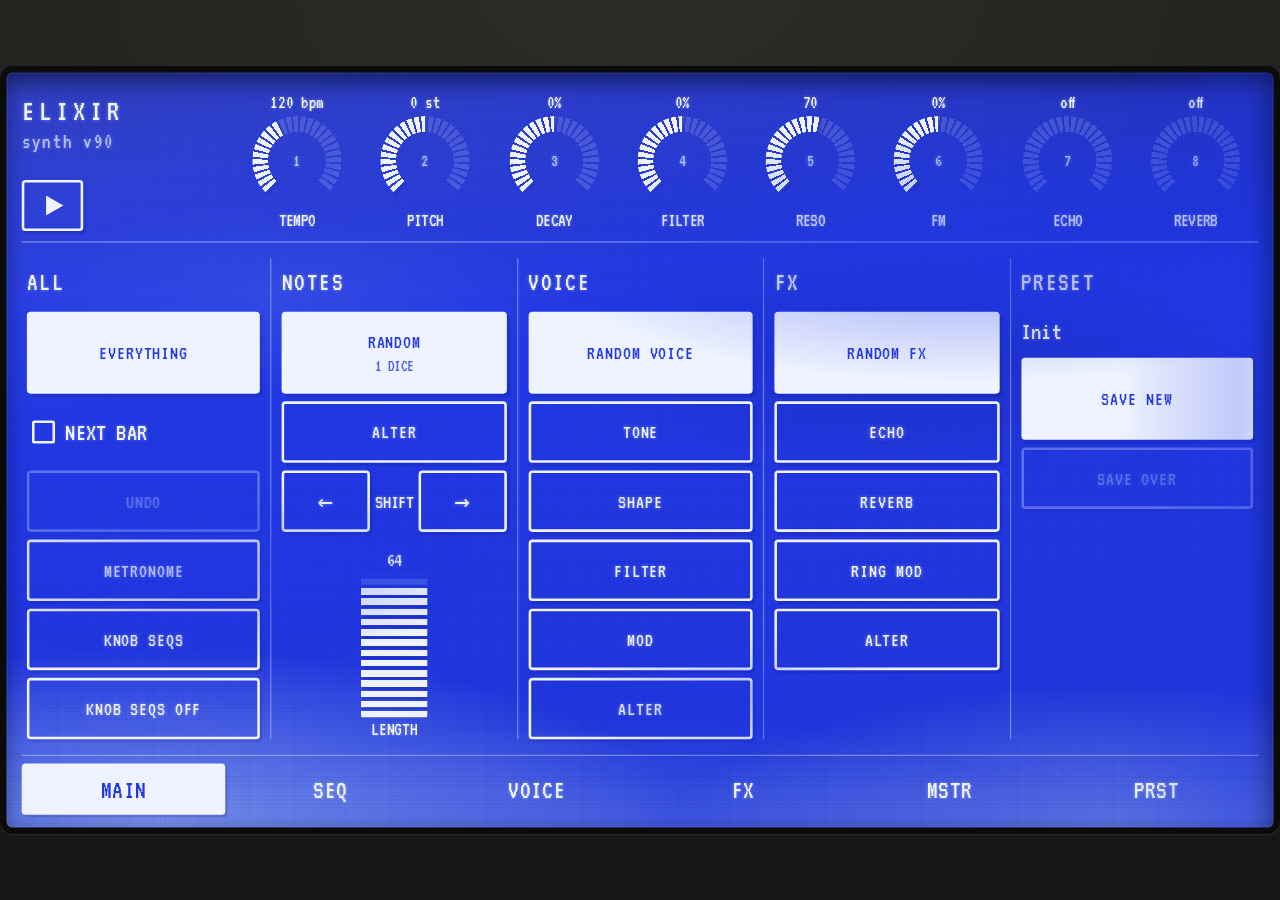
==== index.html @ c0d74687 "Performance: far less garbage on the audio thread (occasional crackles on a phone) Each garbage coll" ====
<!doctype html>
<html lang="en">
<meta charset="utf-8">
<title>Elixir Synth</title>
<meta name="viewport" content="width=device-width, initial-scale=1, maximum-scale=1, user-scalable=no, viewport-fit=cover">
<meta name="apple-mobile-web-app-capable" content="yes">
<meta name="mobile-web-app-capable" content="yes">
<meta name="theme-color" content="#0b0c0a">
<link rel="manifest" href="manifest.webmanifest">
<link rel="icon" href="icons/icon-192.png" sizes="192x192" type="image/png">
<link rel="apple-touch-icon" href="icons/icon-192.png">
<meta name="description" content="Elixir Synth: a landscape mono synth in the browser, playing the drum 1 voice of a JavaScript port of the Erica Synths LXR-02 engine.">
<link rel="preconnect" href="https://fonts.googleapis.com">
<link rel="stylesheet" href="https://fonts.googleapis.com/css2?family=VT323&display=swap">
<style>

/* ==== Elixir Synth: the screen ====
   One pane of blue backlit LCD in a black bezel on a dark case, like a character module: the pixels lit near-white on
   the blue, a faint ghost of the unlit ones, a soft glow round the lit ones, and a pixel font throughout. Buttons are outlined
   boxes that invert when pressed or chosen; faders and meters are segmented bar graphs. Sections inside the screen
   are parted by thin ink lines; the sheets that open over it (a knob's sequencer, randomise, prefs) are panes of
   their own. Nothing scrolls but the presets list and the pop-ups' lists.
   The screen is landscape, 5:3, laid out once at 1000 x 600 and scaled to fit the window (--k, set by mFit in ui.js),
   with the dark case showing round it; so it reads the same at any size, as a plugin window that resizes does. */

/* ---- the page and the screen ---- */
* { box-sizing: border-box; }
html, body { margin: 0; overscroll-behavior: none; }
[hidden] { display: none !important; }
body { position: relative; height: 100dvh; overflow: hidden; -webkit-tap-highlight-color: transparent; background: radial-gradient(120% 80% at 50% 0%, #2a2d28, #161815) fixed; }
.m {
  /* the colours, set from one LCD look (the blue one here; ui.js's LCD_LOOKS swaps them): the panel and its pixels,
     as colours and as r g b for the see-through ones; light is the backlight's bloom, shade its dark corners */
  --panel: #2238e6; --ink: #eef3ff; --panel-rgb: 34 56 230; --ink-rgb: 225 235 255; --light-rgb: 185 215 255; --shade-rgb: 6 12 90; --glow: 1;
  --muted: rgb(var(--ink-rgb) / .7); --tint: rgb(var(--ink-rgb) / .08); --tint-2: rgb(var(--ink-rgb) / .15); --ghost: rgb(var(--ink-rgb) / .17); --led: var(--ink);
  --display: "VT323", ui-monospace, monospace; --body: "VT323", ui-monospace, monospace; --mono: "VT323", ui-monospace, monospace;
  --fs-xs: 1.12rem; --fs-s: 1.25rem; --fs-m: 1.3rem; --fs-l: 1.6rem;
  --rule: 1px solid rgb(var(--ink-rgb) / .38);
  position: absolute; left: 50%; top: 50%; width: 1000px; height: 600px; transform: translate(-50%, -50%) scale(var(--k, 1));
  display: grid; grid-template-columns: 150px minmax(0, 1fr); grid-template-rows: 124px minmax(0, 1fr) auto;
  grid-template-areas: "top dials" "pages pages" "tabs tabs"; column-gap: 16px; padding: 8px 12px 10px;
  font-family: var(--body); color: var(--ink);
  touch-action: manipulation; -webkit-user-select: none; user-select: none;
  -webkit-touch-callout: none; /* a long hold mustn't bring up the phone's own menus */
  border: 5px solid #0b0c0a; border-radius: 10px;
  /* uneven backlighting: lit from LEDs along the lower edge, as a cheap LCD is, so it glows brighter near
     the bottom corners, fades toward the top, and has a dim patch where the light doesn't quite reach; the glass
     texture sits over it (all behind the pixels, so the type stays as bright) */
  background-color: var(--panel);
  background-image: linear-gradient(170deg, rgba(255, 255, 255, .1), rgba(255, 255, 255, 0) 38%, rgba(0, 0, 0, .05)),
    repeating-linear-gradient(0deg, rgba(0, 0, 0, .03) 0 1px, transparent 1px 3px), repeating-linear-gradient(90deg, rgba(0, 0, 0, .03) 0 1px, transparent 1px 3px),
    radial-gradient(60% 34% at 12% 100%, rgb(var(--light-rgb) / .6), rgb(var(--light-rgb) / 0) 70%),
    radial-gradient(52% 30% at 88% 102%, rgb(var(--light-rgb) / .45), rgb(var(--light-rgb) / 0) 70%),
    radial-gradient(45% 25% at 50% 104%, rgb(var(--light-rgb) / .26), rgb(var(--light-rgb) / 0) 75%),
    radial-gradient(38% 22% at 72% 38%, rgb(var(--shade-rgb) / .16), rgb(var(--shade-rgb) / 0) 70%),
    radial-gradient(30% 18% at 22% 30%, rgb(var(--light-rgb) / .08), rgb(var(--light-rgb) / 0) 70%),
    linear-gradient(180deg, rgb(var(--shade-rgb) / .22) 0%, rgb(var(--shade-rgb) / 0) 30%),
    radial-gradient(130% 100% at 50% 60%, rgba(0, 0, 0, 0) 55%, rgb(var(--shade-rgb) / .3) 100%);
  /* depth: it sits deep in its bezel, the inner shadow heaviest at the top right */
  box-shadow: inset 0 6px 16px rgba(0, 0, 0, .36), inset -8px 8px 18px rgba(0, 0, 0, .2), inset 0 0 0 1px rgba(255, 255, 255, .1), 0 1px 0 rgba(255, 255, 255, .07);
}
/* faded patches: an old LCD loses contrast in places, so a few soft patches show their pixels dimmer (a glass-coloured
   veil, clearest at the top right, a smaller one low on the left, a faint band down the right edge; it never takes a
   touch, and the sheets open above it) */
.m::after { content: ""; position: absolute; inset: 0; border-radius: inherit; pointer-events: none; z-index: 5;
  background: radial-gradient(34% 17% at 76% 24%, rgb(var(--panel-rgb) / .42), rgb(var(--panel-rgb) / 0) 100%),
    radial-gradient(22% 12% at 16% 66%, rgb(var(--panel-rgb) / .38), rgb(var(--panel-rgb) / 0) 100%),
    radial-gradient(14% 9% at 58% 83%, rgb(var(--panel-rgb) / .3), rgb(var(--panel-rgb) / 0) 100%),
    linear-gradient(90deg, rgb(var(--panel-rgb) / 0) 88%, rgb(var(--panel-rgb) / .22) 97%, rgb(var(--panel-rgb) / .1)); }
/* the lit pixels' glow, a little stronger toward the top right, where the light gathers
   (--d, set per control by mDepth in ui.js: 1 at the bottom left, about 1.7 at the top right) */
.m, .m button, .m-title, .m .m-flab, .m .m-vf output { --d: 1; text-shadow: 0 0 calc(2.5px * var(--d)) rgb(var(--ink-rgb) / calc(var(--glow, 1) * (.38 + .1 * var(--d)))); }
.m .m-vtrack i, .m .m-seq-steps i::after, .m .m-seq-steps i::before, .m .m-gr i b { filter: drop-shadow(calc(2px * var(--d, 1)) calc(2.2px * var(--d, 1)) 0 rgb(var(--shade-rgb) / .17)); }
.m .m-btn, .m .m-toggle, .m .m-pload, .m .m-tabs button { box-shadow: calc(2px * var(--d, 1)) calc(2.2px * var(--d, 1)) 0 rgb(var(--shade-rgb) / .14); }
.m .m-tabs button:not([aria-selected="true"]) { box-shadow: none; }

/* cards: the sheets are glass of their own; the sections inside the screen are bare */
.m-card { padding: 16px; border: 4px solid #0b0c0a; border-radius: 8px; background-color: var(--panel);
  background-image: linear-gradient(170deg, rgba(255, 255, 255, .16), rgba(255, 255, 255, 0) 40%, rgba(0, 0, 0, .06)),
    repeating-linear-gradient(0deg, rgba(0, 0, 0, .03) 0 1px, transparent 1px 3px), repeating-linear-gradient(90deg, rgba(0, 0, 0, .03) 0 1px, transparent 1px 3px);
  box-shadow: inset 0 3px 10px rgba(0, 0, 0, .28), inset 0 0 0 1px rgba(255, 255, 255, .1), 0 1px 0 rgba(255, 255, 255, .07); }
.m > .m-card, .m-pages .m-card, .m-side .m-card { background: none; border: 0; border-radius: 0; box-shadow: none; }

/* ---- controls ---- */
.m button { font: inherit; color: var(--ink); border: 0; cursor: pointer; touch-action: manipulation; }
/* buttons: an outlined box, inverted when pressed or chosen */
.m-btn { min-height: 56px; font-size: var(--fs-m) !important; }
.m-big { font-size: 1.1rem !important; }
.m-toggle { min-width: 64px; min-height: 36px; font-size: var(--fs-s) !important; }
.m .m-btn, .m .m-toggle, .m .m-pload, .m-tabs button {
  background: transparent !important; border: 2px solid var(--ink); border-radius: 3px; font-weight: 400; text-transform: uppercase; letter-spacing: .06em; }
.m .m-btn:active, .m .m-big, .m-tabs button[aria-selected="true"], .m .m-toggle[aria-pressed="true"], .m .m-plist li.cur .m-pload {
  background: var(--ink) !important; color: var(--panel) !important; text-shadow: none; }
.m .m-big:active { transform: none; background: transparent !important; color: var(--ink) !important; }
.m .m-btn:disabled { opacity: .3; }

/* a checkbox drawn as an LCD box: a ticked one is filled */
.m-chk { position: relative; display: flex; align-items: center; gap: 10px; min-height: 40px; text-transform: uppercase; font-size: var(--fs-xs); cursor: pointer; }
.m-chk input { position: absolute; left: 0; top: 0; opacity: 0; width: 1px; height: 1px; margin: 0; }
.m-chk i { flex: none; width: 24px; height: 24px; border: 2px solid var(--ink); border-radius: 2px; box-shadow: inset 0 0 0 3px var(--panel); }
.m-chk input:checked + i { background: var(--ink); }
.m-chk input:focus-visible + i { outline: 2px dashed var(--ink); outline-offset: 2px; }

/* a heading with its controls */
.m-chead { display: flex; align-items: center; justify-content: space-between; }
.m-chead b { font-size: var(--fs-m); }
.m .m-chead b { font-weight: 400; text-transform: uppercase; letter-spacing: .08em; }

/* a meter (the compressor's gain reduction), segmented */
.m-gr { display: grid; grid-template-columns: auto 1fr auto; gap: 10px; align-items: center; font-size: var(--fs-s); }
.m .m-gr i { height: 14px; border-radius: 0; overflow: hidden; display: flex; justify-content: flex-end;
  background: repeating-linear-gradient(to left, var(--ghost) 0 5px, transparent 5px 8px); }
.m .m-gr i b { height: 100%; width: 100%; border-radius: 0; background: repeating-linear-gradient(to left, var(--ink) 0 5px, transparent 5px 8px); background-position: right;
  /* the reading shows by clipping a full bar from the left (--gr, 0 to 1): no layout each step */
  clip-path: inset(0 0 0 calc((1 - var(--gr, 0)) * 100%)); }
.m-gr output { font-family: var(--mono); font-size: var(--fs-xs); color: var(--muted); min-width: 4.5em; text-align: right; font-variant-numeric: tabular-nums; }

/* faders: a column of segments, the unlit ones a faint ghost, the value the top lit segment; readout above, label under */
.m-faders { display: grid; gap: 14px; }
.m-vf { display: grid; grid-template-rows: 2.6em auto auto; justify-items: center; gap: 6px; min-width: 0; }
.m-vf output { font-family: var(--mono); text-align: center; white-space: pre-line; align-self: end; overflow: hidden; max-width: 100%; font-variant-numeric: tabular-nums; }
.m .m-vf output { font-size: var(--fs-xs); line-height: 1; color: var(--ink); }
.m .m-flab { font-size: var(--fs-xs); font-weight: 400; text-transform: uppercase; letter-spacing: .03em; }
.m .m-vtrack { --f: 0; position: relative; width: 56px; height: 150px; border-radius: 2px; touch-action: none; cursor: ns-resize; overflow: hidden;
  background: repeating-linear-gradient(to top, var(--ghost) 0 5px, transparent 5px 8px); background-position: bottom; }
.m .m-vtrack i { position: absolute; left: 0; right: 0; bottom: 0; height: round(down, calc(var(--f) * 100%), 8px);
  background: repeating-linear-gradient(to top, var(--ink) 0 5px, transparent 5px 8px); background-position: bottom; }
.m .m-vtrack b { position: absolute; display: none; }
.m .m-vf.held .m-vtrack { outline: 2px solid var(--ink); outline-offset: 3px; }
/* a fader with a sequencer moving it: its label inverted, its own setting a bar across the track */
.m .m-vf.seq .m-flab { background: var(--ink); color: var(--panel); padding: 0 4px; text-shadow: none; }
.m .m-vtrack.mod { overflow: visible; }
.m .m-vtrack.mod b { display: block; left: -3px; right: -3px; height: 4px; border-radius: 0; bottom: calc(var(--b) * (100% - 4px)); background: var(--ink); box-shadow: 0 0 0 2px var(--panel); }

/* the perf dials' base (they're .m-vf too): a two-line readout over, the label under */
#m-perf .m-vf { display: flex; flex-direction: column; align-items: center; min-height: 0; gap: 3px; }
#m-perf .m-vf output { font-size: min(var(--fs-xs), 16px); line-height: 1; color: var(--ink); height: 2.5em; display: flex; align-items: flex-end; justify-content: center; flex: none; align-self: stretch; }
.m #m-perf .m-flab { font-size: min(var(--fs-xs), 16px); letter-spacing: -.02em; white-space: nowrap; line-height: 1.2; }
#m-perf .m-vtrack { width: min(56px, 100%); flex: 1; height: auto; min-height: 48px; }

/* the dials (perf): a ring of segments over three quarters of a turn, lit up to the value, the CC number in the middle;
   as big as the cell lets them be, the readout over and the label under */
.m .m-dial { container-type: size; display: flex; flex-direction: column; align-items: center; justify-content: center; gap: 2px; min-height: 0; }
.m #m-perf .m-dial output { height: auto; font-size: min(var(--fs-xs), 15.2px); white-space: nowrap; align-items: center; }
.m #m-perf .m-dial .m-flab { font-size: min(var(--fs-xs), 15.2px); max-width: 100%; overflow: hidden; text-overflow: ellipsis; }
.m #m-perf .m-dial .m-vtrack { --s: min(100cqw - 6px, 100cqh - 44px, 96px); flex: none; width: var(--s); height: var(--s); min-height: 0; border-radius: 50%;
  overflow: visible; cursor: ns-resize; background: none; }
.m .m-dial .m-vtrack::before, .m .m-dial .m-vtrack i { content: ''; position: absolute; inset: 0; height: auto; border-radius: 50%;
  -webkit-mask: radial-gradient(closest-side, transparent 64%, #000 65%, #000 99%, transparent 100%), repeating-conic-gradient(from 225deg, #000 0 7deg, transparent 7deg 10deg);
  -webkit-mask-composite: source-in; mask: radial-gradient(closest-side, transparent 64%, #000 65%, #000 99%, transparent 100%) intersect, repeating-conic-gradient(from 225deg, #000 0 7deg, transparent 7deg 10deg); }
.m .m-dial .m-vtrack::before { background: conic-gradient(from 225deg, var(--ghost) 0 270deg, transparent 270deg); }
.m .m-dial .m-vtrack i { background: conic-gradient(from 225deg, var(--ink) 0 calc(var(--f) * 270deg), transparent calc(var(--f) * 270deg)); transition: none; }
.m .m-dial .m-vtrack em { position: absolute; inset: 0; display: grid; place-items: center; font-style: normal; font-family: var(--mono);
  font-size: min(var(--fs-xs), 14px); color: var(--muted); }
/* a dial's own setting under its sequencer: a needle at that angle */
.m .m-dial .m-vtrack.mod b { display: block; left: calc(50% - 2px); right: auto; top: 0; bottom: auto; width: 4px; height: 50%; box-shadow: none;
  -webkit-mask: linear-gradient(#000 0 30%, transparent 30%); mask: linear-gradient(#000 0 30%, transparent 30%);
  transform-origin: 50% 100%; transform: rotate(calc(-135deg + var(--b) * 270deg)); }
.m .m-dial.held .m-vtrack { outline: 2px solid var(--ink); outline-offset: 3px; }

/* the small faders (seq, voice, fx, master): a one-line readout, a narrow label */
.m-row .m-vf, .m-vset .m-vf, .m-seqf .m-vf { display: flex; flex-direction: column; align-items: center; min-height: 0; gap: 2px; }
.m .m-row .m-vf output, .m .m-vset .m-vf output, .m .m-seqf .m-vf output {
  font-size: min(var(--fs-xs), 16.1px); line-height: 1; height: 1.1em; flex: none; align-self: stretch; text-align: center; white-space: nowrap; max-width: 100%; overflow: hidden; text-overflow: ellipsis; }
.m .m-row .m-flab, .m .m-vset .m-flab, .m .m-seqf .m-flab { font-size: min(1.05rem, 15.2px); letter-spacing: 0; white-space: nowrap; max-width: 100%; overflow: hidden; text-overflow: ellipsis; }
.m .m-row .m-vtrack, .m .m-vset .m-vtrack, .m .m-seqf .m-vtrack { width: min(52px, 100%); flex: 1; height: auto; min-height: 12px; }

/* ---- the frame: title, pages, randomise and the page buttons ---- */
.m-top { grid-area: top; display: flex; flex-direction: column; justify-content: space-between; gap: 8px; padding: 10px 0 8px; }
.m .m-title { align-self: flex-start; padding: 0; background: none; text-align: left; cursor: pointer; font-family: var(--display); font-size: 1.5rem; font-weight: 400; letter-spacing: .14em; text-transform: uppercase; color: var(--ink); }
.m-ver { display: block; margin-top: 4px; font-size: .7em; letter-spacing: .06em; text-transform: none; opacity: .7; }

/* under the title: the play button (a triangle, a square while playing), and while recording (R) REC and the time */
.m-tport { display: flex; align-items: center; gap: 8px; min-width: 0; }
.m .m-play { display: grid; place-items: center; flex: none; width: 48px; min-height: 40px; height: 40px; padding: 0; }
.m-play i { display: block; width: 14px; height: 16px; margin-left: 3px; background: currentColor; clip-path: polygon(0 0, 100% 50%, 0 100%); }
.m-play[aria-pressed="true"] i { width: 14px; height: 14px; margin-left: 0; clip-path: none; }
.m-recind { align-self: center; display: flex; align-items: center; height: 40px; padding: 0 6px; white-space: nowrap; border: 2px solid var(--ink); border-radius: 3px; background: var(--ink); color: var(--panel);
  font-family: var(--mono); font-size: var(--fs-s); text-transform: uppercase; letter-spacing: .04em; font-variant-numeric: tabular-nums; }
.m-recind.on { animation: m-blink 1s steps(1) infinite; }
@keyframes m-blink { 50% { opacity: .55; } }
@media (prefers-reduced-motion: reduce) { .m-recind.on { animation: none; } }
/* the pages sit side by side under the dials, one in view; swipe across them or tap a page button. Each page is one
   screen, no scrolling. One rule the full width over them (under the dials) and one under them (over the page buttons) */
.m-pages { grid-area: pages; display: grid; grid-auto-flow: column; grid-auto-columns: 100%; column-gap: 16px; min-height: 0; padding: 6px 0; overflow: hidden;
  border-top: var(--rule); border-bottom: var(--rule);
  overscroll-behavior-x: contain; scrollbar-width: none; touch-action: none; }
.m-pages::-webkit-scrollbar { display: none; }
.m-panel { display: grid; grid-template-rows: 1fr; gap: 12px; align-content: stretch; min-height: 0; overflow: hidden; }

/* the page buttons, one line of six along the bottom, under the pages */
.m > .m-tabs { grid-area: tabs; display: grid; grid-template-columns: repeat(6, minmax(0, 1fr)); gap: 2px; padding: 6px 0 0; }
.m-tabs button { border-color: transparent; min-width: 0; }
.m-tabs button[aria-selected="true"] { border-color: var(--ink); }
.m .m-tabs button { min-height: 40px; padding: 0; font-size: 1.3rem !important; letter-spacing: .04em; }

/* ---- perf, always on show: eight dials in a line along the top right ---- */
.m-side { grid-area: dials; display: grid; grid-template-columns: minmax(0, 1fr); min-height: 0; overflow: hidden; }
.m-play-card { display: grid; min-height: 0; padding: 6px 0 4px; }
#m-perf { grid-template-columns: repeat(8, minmax(0, 1fr)); grid-template-rows: minmax(0, 1fr); gap: 2px; min-height: 0; }
/* the prefs sheet (a tap on the title opens it) */
.m-rnd .m-rand-card { width: 100%; display: grid; grid-template-rows: auto minmax(0, 1fr); gap: 12px; pointer-events: auto;
  box-shadow: 0 -8px 30px rgba(0, 0, 0, .5), inset 0 3px 10px rgba(0, 0, 0, .28); }
.m-rnd .m-chead { gap: 16px; text-transform: uppercase; }
/* prefs: under the dials */
.m-seq.m-prefs { top: 136px; bottom: auto; height: auto; }
.m-prefs .m-rand-card { grid-template-rows: auto auto; }
.m-prefs .m-chead .m-btn { min-height: 40px; min-width: 120px; font-size: var(--fs-s) !important; }
.m-prefs-body { display: grid; gap: 16px; align-content: start; }
.m-aload { font-family: var(--mono); font-size: var(--fs-xs); text-transform: none; }
.m-prefs .m-foot { text-align: left; }
.m-nextbar { gap: 8px; font-size: var(--fs-s); white-space: nowrap; justify-content: flex-start; min-height: 30px; min-width: 0; }
.m-nextbar i { width: 18px; height: 18px; }
/* next bar: a button waiting for the bar flashes */
.m .m-btn.pending { animation: m-flash .5s steps(1) infinite; }
@media (prefers-reduced-motion: reduce) { .m .m-btn.pending { animation: none; outline: 2px dashed var(--ink); outline-offset: 2px; } }

/* ---- main: every page's randomisers in one place, a column each (as the pages' own columns: the big random button,
   then a row each), with everything, next bar and undo first and save last ---- */
.m-main-card { display: grid; grid-template-columns: repeat(5, minmax(0, 1fr)); min-height: 0; padding: 6px 2px; }
.m-mcol { display: grid; grid-template-rows: 36px 64px; grid-auto-rows: 48px; gap: 6px; align-content: start; min-height: 0; min-width: 0; padding: 0 8px; }
.m-mcol + .m-mcol { border-left: var(--rule); }
.m-mcol:first-child { padding-left: 2px; }
.m-mcol:last-child { padding-right: 2px; }
.m .m-mcol .m-btn { min-height: 0; min-width: 0; font-size: min(var(--fs-xs), 15.6px) !important; padding: 0 4px; overflow: hidden; white-space: nowrap; text-overflow: ellipsis; }
.m .m-mcol .m-mnotes { flex-direction: column; }
.m-mcol .m-nextbar { min-height: 0; padding-left: 4px; }
.m .m-mcol .m-toggle { min-height: 0; min-width: 0; font-size: min(var(--fs-xs), 15.6px) !important; padding: 0 4px; }
.m-mcol .m-nshift { align-items: stretch; text-align: center; }
.m-mcol .m-nshift > span { align-self: center; }
.m .m-mcol .m-nshift .m-btn { font-size: var(--fs-s) !important; }
.m-mcol .m-fxhead b { padding-left: 0; }
.m-mnotescol { grid-template-rows: 36px 64px 48px 48px minmax(0, 1fr); align-content: stretch; }
.m-row.m-mlen { grid-template-columns: minmax(0, 1fr); padding-top: 8px; }
.m-mpreset { grid-template-rows: 36px 30px 64px; }
.m-mcur { align-self: center; overflow: hidden; text-overflow: ellipsis; white-space: nowrap; font-size: var(--fs-s); }
.m-mpreset .m-note { line-height: 1.2; }

/* ---- seq: the page buttons and tools, the sixteen steps in one line, the gate (or morph) lane, then the faders ---- */
.m-seqpage { display: grid; grid-template-rows: auto minmax(0, 1.6fr) minmax(0, 0.9fr) 134px; grid-template-columns: minmax(0, 1fr) 118px; gap: 8px 10px; min-height: 0; padding: 6px 2px; }
.m-seqpage > * { grid-column: 1; }
/* random, alter and undo: a column down the right, as on the voice and fx pages */
.m-seqpage > .m-seqbtns { grid-column: 2; grid-row: 1 / -1; }
/* the pages: four tabs (the one playing underlined), copy, morph, shift and octave */
.m-npages { display: grid; grid-template-columns: repeat(4, minmax(0, 0.9fr)) minmax(0, 2fr) minmax(0, 1.4fr) minmax(0, 2.4fr) minmax(0, 2.4fr); gap: 4px; }
.m-nshift { display: grid; grid-template-columns: minmax(0, 1fr) auto minmax(0, 1fr); gap: 4px; align-items: center; }
.m-nshift span { text-transform: uppercase; font-size: min(var(--fs-xs), 16px); }
.m .m-npages .m-btn[aria-pressed="true"] { background: var(--ink) !important; color: var(--panel) !important; text-shadow: none; }
.m-steps[hidden] { display: none; }
.m-noct { display: grid; grid-template-columns: minmax(0, 1fr) 36px minmax(0, 1fr); gap: 4px; align-items: center; }
.m-noct output { text-align: center; font-size: min(var(--fs-xs), 16px); }
.m .m-npages .m-btn:disabled { opacity: .35; }
.m .m-npages .m-btn { min-height: 40px; padding: 0 2px; font-size: min(var(--fs-xs), 16px) !important; letter-spacing: .02em; white-space: nowrap; overflow: hidden; }
.m .m-npages .m-btn[aria-selected="true"] { background: var(--ink) !important; color: var(--panel) !important; text-shadow: none; }
.m .m-npages .m-btn.now { box-shadow: inset 0 -5px 0 var(--ink); }
.m .m-npages .m-btn.now[aria-selected="true"] { box-shadow: inset 0 -5px 0 var(--panel); }
.m-steps { display: grid; grid-template-columns: repeat(16, minmax(0, 1fr)); grid-template-rows: minmax(0, 1fr); gap: 4px; min-height: 0; touch-action: none; }
/* a step: its note on top, a bar for its note (or gate) filling from the bottom, A and S lit when accented or sliding */
.m-step { --f: 0; position: relative; display: grid; grid-template-rows: auto minmax(0, 1fr) auto; gap: 2px; min-height: 0; padding: 3px 2px; border: 2px solid var(--ink); border-radius: 2px; }
.m-step:nth-child(4n+1) { box-shadow: inset 3px 0 0 var(--tint-2); }
.m-sn { font-size: min(var(--fs-xs), 15.6px); line-height: 1; text-align: center; white-space: nowrap; overflow: hidden; }
.m-sbar { display: block; min-height: 0; background: repeating-linear-gradient(to top, var(--ghost) 0 4px, transparent 4px 6px); position: relative; }
.m-sbar::after { content: ""; position: absolute; left: 0; right: 0; bottom: 0; height: round(down, calc(var(--f) * 100%), 6px);
  background: repeating-linear-gradient(to top, var(--ink) 0 4px, transparent 4px 6px); background-position: bottom; transition: height .09s cubic-bezier(.2, .7, .3, 1); }
.m-sm { display: flex; justify-content: space-between; font-size: min(1.05rem, 15px); line-height: 1; gap: 3px; }
.m-sm b { flex: 1; font-weight: 400; padding: 7px 0; text-align: center; opacity: .45; border: 1px solid currentColor; cursor: pointer; border-radius: 2px; }
.m-step.acc .m-sm .a, .m-step.slide .m-sm .s { opacity: 1; background: var(--ink); color: var(--panel); text-shadow: none; }
.m-step.rest .m-sn, .m-step.rest .m-sbar { opacity: .3; }
.m-step.now { outline: 3px solid var(--ink); outline-offset: 1px; }
/* the gate lane: a bar for each step's gate, its length under it */
.m-gstep { grid-template-rows: minmax(0, 1fr) auto; }
.m-gstep.rest .m-sbar { opacity: 1; }
/* a step density thins out: still shown, dashed and dimmed */
.m-step.thin { border-style: dashed; }
/* steps (and pages) past the sequence's length */
.m-step.out { opacity: .3; }
.m .m-npages .m-btn.out { opacity: .45; }
.m-step.thin .m-sn, .m-step.thin .m-sbar { opacity: .35; }
.m-sm b:hover { background: var(--tint-2); }
.m-seqlow { display: grid; grid-template-columns: minmax(0, 1fr); gap: 8px; min-height: 0; border-top: var(--rule); padding-top: 6px; }
.m-seqf { grid-template-columns: repeat(8, minmax(0, 1fr)); grid-template-rows: minmax(0, 1fr); gap: 4px; min-height: 0; }
.m-nalgo { display: block; margin-top: 4px; font-size: .85em; letter-spacing: 0; opacity: .8; }
.m .m-seqbtns .m-btn { flex-direction: column; }

/* ---- voice: two tabs (tone + shape, filter + mod), each two sections side by side, two rows of faders in each ---- */
.m-voice-card { display: grid; grid-template-rows: auto minmax(0, 1fr); grid-template-columns: minmax(0, 1fr) 118px; gap: 10px 10px; min-height: 0; padding: 10px 2px; }
.m-vsec, .m-vsets { grid-column: 1; }
/* the voice's and the fx page's randomisers, a column down the right: the whole page, each section, alter, undo */
.m-vbtns { grid-column: 2; grid-row: 1 / 3; display: grid; grid-template-rows: 1.4fr; grid-auto-rows: minmax(0, 1fr); gap: 6px; min-height: 0; }
.m .m-vbtns .m-btn { min-height: 0; font-size: min(var(--fs-xs), 15.6px) !important; padding: 0 4px; }
.m-vsec { display: grid; grid-template-columns: repeat(2, minmax(0, 1fr)); gap: 0; align-items: end; border-bottom: 2px solid var(--ink); }
.m .m-vsec .m-btn { min-height: 44px; margin-bottom: -2px; border-color: transparent; border-bottom: 0; border-radius: 4px 4px 0 0; box-shadow: none; opacity: .8; }
.m .m-vsec .m-btn[aria-selected="true"] { position: relative; z-index: 1; background: var(--panel) !important; color: var(--ink) !important; border-color: var(--ink); opacity: 1; text-shadow: inherit; }
.m-vsets { display: grid; min-height: 0; margin-top: -10px; padding: 6px 4px 6px; border: 2px solid var(--ink); border-top: 0; }
.m-vtab { display: grid; gap: 0; min-height: 0; }
.m-vpart { display: grid; grid-template-rows: auto minmax(0, 1fr); gap: 2px; min-height: 0; min-width: 0; padding: 0 8px; }
.m-vpart + .m-vpart { border-left: var(--rule); }
.m-vset { grid-template-rows: repeat(2, minmax(0, 1fr)); gap: 8px 4px; min-height: 0; }


/* ---- fx: the echo, the reverb and the ring mod side by side (as the voice page's sections), each its name over one
   row of full-height faders; the randomisers down the right ---- */
.m-fx-card { display: grid; grid-template-columns: minmax(0, 1fr) 118px; gap: 10px; min-height: 0; padding: 8px 2px; }
.m-fx-card .m-vbtns { grid-row: 1; }
/* (the seq and fx columns have fewer buttons than the voice's: theirs keep one size, top-aligned) */
.m-fx-card .m-vbtns, .m-seqpage > .m-seqbtns { grid-template-rows: 74px; grid-auto-rows: 52px; align-content: start; }
.m-fxsets { display: grid; grid-template-columns: 5fr 5fr 3fr; min-height: 0; }
.m-fxsets .m-vpart { padding: 0 6px; }
.m-fxsets .m-vpart:first-child { padding-left: 2px; }
.m-fxsets .m-vpart:last-child { padding-right: 2px; }
.m-fxhead { display: flex; align-items: center; justify-content: space-between; gap: 10px; min-height: 36px; }
.m-fxhead b { font-weight: 400; text-transform: uppercase; letter-spacing: .08em; font-size: var(--fs-m); padding-left: 4px; }
.m-fxhead .m-chk { min-height: 36px; gap: 8px; }
.m-fxhead .m-chk i { width: 22px; height: 22px; }
/* small faders in a row, one column each (mstr: six to a row in both rows, so the compressor's line up under the
   distortion's) */
.m-row { grid-template-columns: repeat(6, minmax(0, 1fr)); grid-template-rows: minmax(0, 1fr); gap: 4px; min-height: 0; }
#m-echo, #m-verb { grid-template-columns: repeat(5, minmax(0, 1fr)); }
#m-ring { grid-template-columns: repeat(3, minmax(0, 1fr)); }

/* ---- mstr: the distortion, then the compressor, each a heading and a row ---- */
.m-comp-card { display: grid; grid-template-rows: auto minmax(0, 1fr) auto minmax(0, 1fr); gap: 6px; min-height: 0; padding: 8px 6px 8px 4px; }
.m-comp-card .m-chead { gap: 10px; min-height: 44px; }
.m-comp-card .m-chead:not(:first-child) { border-top: var(--rule); padding-top: 6px; }
.m-comp-card .m-chead b { white-space: nowrap; }
.m-comp-card .m-gr { flex: 1; grid-template-columns: 1fr auto; gap: 8px; }
.m-comp-card .m-toggle { min-width: 56px; min-height: 40px; }
#m-comp.off { opacity: .4; }

/* ---- prst: save at the top, the list between (it scrolls), the file buttons at the foot ---- */
.m-presets-card { display: grid; grid-template-rows: auto auto minmax(0, 1fr) auto; gap: 6px; min-height: 0; padding: 8px 2px; }
/* save new, and save over the loaded preset */
.m-psaves { display: grid; grid-template-columns: 1fr 1.6fr; gap: 8px; }
.m-psaves .m-btn { min-height: 52px; font-size: var(--fs-xs) !important; padding: 0 6px; overflow: hidden; text-overflow: ellipsis; white-space: nowrap; }
/* a passing note under them, taking no room while empty */
.m-note { margin: 0; min-height: 1.2em; font-size: var(--fs-s); color: var(--muted); }
.m-lcd { display: grid; grid-template-columns: 5.5em repeat(5, minmax(0, 1fr)); gap: 6px; align-items: center; text-transform: uppercase; font-size: var(--fs-xs); }
.m .m-lcd .m-btn { min-height: 38px; padding: 0 2px; font-size: min(var(--fs-xs), 16px) !important; }
.m .m-lcd .m-btn[aria-pressed="true"] { background: var(--ink) !important; color: var(--panel) !important; text-shadow: none; }
.m-presets-card .m-note:empty { min-height: 0; height: 0; margin-top: -6px; }
.m-plist { list-style: none; margin: 4px 0 0; padding: 4px 0 0; display: grid; gap: 4px; align-content: start; min-height: 0;
  overflow-y: auto; overscroll-behavior: contain; border-top: var(--rule); touch-action: pan-y; }
.m-plist li { display: flex; align-items: center; gap: 6px; }
.m-pgroup { font-size: var(--fs-xs); text-transform: uppercase; letter-spacing: .08em; color: var(--muted); padding: 10px 4px 2px; }
.m-pload { flex: 1; min-width: 0; display: flex; align-items: center; justify-content: space-between; gap: 10px; text-align: left; min-height: 46px; padding: 0 14px; }
.m-pload b { font-weight: 500; white-space: nowrap; overflow: hidden; text-overflow: ellipsis; }
.m-pload small { font-family: var(--mono); font-size: var(--fs-xs); color: var(--muted); flex: none; }
.m-plist li.cur .m-pload small { color: inherit; opacity: .7; }
/* a preset waiting for the next bar: its row flashes on and off */
.m .m-plist li.pending .m-pload { animation: m-flash .5s steps(1) infinite; }
@keyframes m-flash { 50% { opacity: .25; } }
@media (prefers-reduced-motion: reduce) { .m .m-plist li.pending .m-pload { animation: none; outline: 2px dashed var(--ink); outline-offset: 2px; } }
.m-pdel { background: none; color: var(--muted) !important; }
.m .m-pdel { min-height: 46px; min-width: 40px; padding: 0; text-align: center; font-size: 1.2rem !important; text-transform: uppercase; }
.m-pio { display: grid; grid-template-columns: repeat(auto-fit, minmax(0, 1fr)); gap: 10px; }
.m-pio .m-btn { min-height: 52px; font-size: var(--fs-xs) !important; white-space: nowrap; letter-spacing: 0; padding: 0 4px; }
.m-file { display: grid; place-items: center; cursor: pointer; position: relative; overflow: hidden; }
.m-file input { position: absolute; inset: 0; opacity: 0; cursor: pointer; font-size: 0; }
.m-install[hidden] { display: none; }
.m-foot { color: var(--muted); text-align: center; padding: 0; font-size: .95rem; line-height: 1.2; }
.m-foot a { color: inherit; }

/* ---- the knob step sequencer: a sheet over the pages, leaving the dials above it free; sixteen step bars in one
   row (the ones past the length faint), then length, slew, speed and depth as faders, and the buttons ---- */
.m-seq { position: absolute; left: 8px; right: 8px; top: 136px; bottom: 8px; z-index: 10; pointer-events: none; display: flex; align-items: stretch; justify-content: center; }
.m-seq[hidden] { display: none; }
.m-seq-card { width: 100%; height: 100%; display: grid; grid-template-rows: auto minmax(0, 1fr) minmax(0, 1fr); gap: 12px;
  pointer-events: auto; box-shadow: 0 -8px 30px rgba(0, 0, 0, .5), inset 0 3px 10px rgba(0, 0, 0, .28); }
.m-seq .m-chead { gap: 10px; }
.m-seq .m-chead output { flex: 1; text-align: right; color: var(--muted); font-size: var(--fs-s); }
.m-seq-steps { display: grid; grid-template-columns: repeat(16, minmax(0, 1fr)); gap: 5px; height: auto; min-height: 60px; touch-action: none; }
.m-seq-steps i { --up: 0; --dn: 0; position: relative; border-radius: 2px;
  background: linear-gradient(var(--ink), var(--ink)) center / 100% 2px no-repeat, repeating-linear-gradient(to top, var(--ghost) 0 5px, transparent 5px 8px); }
/* a step's offset: lit up from the middle line, or down from it */
.m-seq-steps i::after, .m-seq-steps i::before { content: ""; position: absolute; left: 0; right: 0; background: repeating-linear-gradient(to top, var(--ink) 0 5px, transparent 5px 8px); }
.m-seq-steps i::after { bottom: 50%; height: calc(var(--up) * 50%); background-position: bottom; }
.m-seq-steps i::before { top: 50%; height: calc(var(--dn) * 50%); background: repeating-linear-gradient(to bottom, var(--ink) 0 5px, transparent 5px 8px); }
.m-seq-steps i.off { opacity: .25; }
.m-seq-steps i.now { outline: 2px solid var(--ink); outline-offset: 2px; }
/* under the steps: length, slew, speed and depth as vertical faders (the value over, the name under), then the buttons */
.m-seq-low { display: grid; grid-template-columns: repeat(4, minmax(0, 1fr)) minmax(0, 2.6fr); gap: 12px; min-height: 0; border-top: var(--rule); padding-top: 8px; }
.m-seq-lenrow { display: grid; grid-template-rows: auto minmax(0, 1fr) auto; gap: 2px; justify-items: center; min-height: 0; }
.m-seq-lenrow span { order: 3; font-size: min(1.05rem, 15.2px); text-transform: uppercase; }
.m-seq-lenrow output { order: 1; white-space: nowrap; font-size: min(var(--fs-xs), 16.1px); line-height: 1; }
.m-seq-len { --f: 1; order: 2; position: relative; width: min(52px, 100%); min-height: 0; touch-action: none; cursor: ns-resize; border-radius: 2px; overflow: hidden;
  background: repeating-linear-gradient(to top, var(--ghost) 0 5px, transparent 5px 8px); background-position: bottom; }
.m-seq-len i { position: absolute; left: 0; right: 0; bottom: 0; height: round(down, calc(var(--w, 1) * 100%), 8px);
  background: repeating-linear-gradient(to top, var(--ink) 0 5px, transparent 5px 8px); background-position: bottom; }
.m-seq-btns { display: grid; grid-template-columns: 1fr 1fr; grid-template-rows: 1fr 1fr; gap: 8px; min-height: 0; }
.m .m-seq-btns .m-btn[aria-pressed="true"] { background: var(--ink) !important; color: var(--panel) !important; text-shadow: none; }
.m-seq-steps i b { display: none; position: absolute; right: 3px; top: 3px; z-index: 1; padding: 0 4px; font-size: 12px; line-height: 16px; background: var(--ink); color: var(--panel); border-radius: 2px; }
.m-seq-steps i.slide b { display: block; }
/* the four buttons in one type size, as the randomiser columns' */
.m .m-seq-btns .m-btn { min-height: 0; padding: 0 2px; font-size: min(var(--fs-xs), 15.6px) !important; }

/* ---- LCD fade: liquid crystal is slow, so segments come on quickly and linger a moment going off. The faders' and
   meters' lit segments, the step bars and the inverted buttons and tabs ease rather than jump (off slower than on);
   type changes as it does on a real LCD, at once ---- */
.m .m-vtrack i { transition: height .09s cubic-bezier(.2, .7, .3, 1), width .09s cubic-bezier(.2, .7, .3, 1); }
.m .m-gr i b { transition: clip-path .09s cubic-bezier(.2, .7, .3, 1); }
.m .m-seq-steps i::after, .m .m-seq-steps i::before { transition: height .09s cubic-bezier(.2, .7, .3, 1); }
.m .m-btn, .m .m-toggle, .m .m-pload, .m .m-tabs button { transition: background-color .22s ease-out, color .22s ease-out, opacity .22s ease-out; }
.m .m-btn:active, .m .m-tabs button[aria-selected="true"], .m .m-toggle[aria-pressed="true"] { transition-duration: .06s; }
.m .m-seq-steps i.now { transition: outline-color .2s ease-out, left .07s linear, bottom .07s linear; }
/* a fader moved by MIDI follows the knob straight away */
.m .m-vf.cc .m-vtrack i { transition: none; }
@media (prefers-reduced-motion: reduce) { .m .m-vtrack i, .m .m-gr i b, .m .m-seq-steps i::after, .m .m-seq-steps i::before, .m .m-btn, .m .m-toggle, .m .m-pload, .m .m-tabs button { transition: none; } }
.m-steps.off { opacity: .5; }

/* ---- held upright: the screen is landscape, so a phone held upright (a touch screen taller than it is wide) shows
   a prompt to turn it instead, in the LCD's colours (lcd.js sets them here too). The installed app opens landscape
   already (manifest), and where the browser lets a page lock the screen (Android), go fullscreen does that ---- */
.m-turn { --panel: #2238e6; --ink: #eef3ff; --ink-rgb: 225 235 255;
  display: none; position: fixed; inset: 0; z-index: 50; flex-direction: column; align-items: center; justify-content: center; gap: 28px;
  padding: 24px; background: var(--panel); color: var(--ink); font: 2rem "VT323", ui-monospace, monospace; text-align: center; text-transform: uppercase;
  text-shadow: 0 0 3px rgb(var(--ink-rgb) / .45); -webkit-user-select: none; user-select: none; }
.m-turn p { margin: 0; max-width: 12em; }
.m-turn-phone { width: 60px; height: 100px; border: 4px solid var(--ink); border-radius: 10px; animation: m-turn 2.4s ease-in-out infinite; }
@keyframes m-turn { 0%, 25% { transform: rotate(0); } 55%, 100% { transform: rotate(-90deg); } }
.m-turn-btn { font: inherit; color: var(--panel); background: var(--ink); border: 0; padding: 10px 22px; cursor: pointer; text-transform: inherit; }
@media (orientation: portrait) and (pointer: coarse) {
  .m-turn { display: flex; }
  .m { visibility: hidden; }
}
@media (prefers-reduced-motion: reduce) { .m-turn-phone { animation: none; transform: rotate(-90deg); } }
</style>

<main class="m" id="m">
  <header class="m-top">
    <button class="m-title" id="m-title" type="button" aria-haspopup="dialog" aria-expanded="false" aria-label="elixir synth: preferences">elixir<small class="m-ver">synth v90</small></button>
    <div class="m-tport">
      <button class="m-btn m-play" id="m-play" type="button" aria-pressed="false" aria-label="play (space)" title="play (space)"><i aria-hidden="true"></i></button>
      <output class="m-recind" id="m-rec-t" aria-live="polite" hidden></output>
    </div>
  </header>

  <div class="m-side" id="m-side" aria-label="perform">
    <section class="m-card m-play-card"><div class="m-faders m-dials" id="m-perf"></div></section>
  </div>

  <div class="m-pages" id="m-pages">
  <div class="m-panel" data-m-panel="main">
    <section class="m-card m-main-card">
      <div class="m-mcol" role="group" aria-label="randomise everything">
        <div class="m-fxhead"><b>all</b></div>
        <button class="m-btn m-big" id="m-mall" type="button">everything</button>
        <label class="m-chk m-nextbar"><input id="m-nextbar" type="checkbox"><i aria-hidden="true"></i>next bar</label>
        <button class="m-btn" data-undo type="button" disabled>undo</button>
        <button class="m-toggle" id="m-metro" type="button" aria-pressed="false">metronome</button>
        <button class="m-btn" id="m-fsrand" type="button">knob seqs</button>
        <button class="m-btn" id="m-fsoff" type="button">knob seqs off</button>
      </div>
      <div class="m-mcol m-mnotescol" role="group" aria-label="the notes">
        <div class="m-fxhead"><b>notes</b></div>
        <button class="m-btn m-big m-mnotes" data-nrand type="button">random<small class="m-nalgo" data-nalgo></small></button>
        <button class="m-btn" data-nalter type="button">alter</button>
        <span class="m-nshift" role="group" aria-label="shift"><button class="m-btn" type="button" data-nshift="-1" aria-label="shift the pattern left">←</button><span aria-hidden="true">shift</span><button class="m-btn" type="button" data-nshift="1" aria-label="shift the pattern right">→</button></span>
        <div class="m-faders m-row m-mlen" id="m-mlen"></div>
      </div>
      <div class="m-mcol" role="group" aria-label="randomise the voice">
        <div class="m-fxhead"><b>voice</b></div>
        <button class="m-btn m-big" id="m-mvrand" type="button">random voice</button>
        <button class="m-btn" data-vrand="tone" type="button">tone</button>
        <button class="m-btn" data-vrand="shape" type="button">shape</button>
        <button class="m-btn" data-vrand="filter" type="button">filter</button>
        <button class="m-btn" data-vrand="mod" type="button">mod</button>
        <button class="m-btn" id="m-mvalter" type="button">alter</button>
      </div>
      <div class="m-mcol" role="group" aria-label="randomise the effects">
        <div class="m-fxhead"><b>fx</b></div>
        <button class="m-btn m-big" id="m-fxr3" type="button">random fx</button>
        <button class="m-btn" data-fxrand="echo" type="button">echo</button>
        <button class="m-btn" data-fxrand="reverb" type="button">reverb</button>
        <button class="m-btn" data-fxrand="ring" type="button">ring mod</button>
        <button class="m-btn" id="m-fxa3" type="button">alter</button>
      </div>
      <div class="m-mcol m-mpreset" role="group" aria-label="preset">
        <div class="m-fxhead"><b>preset</b></div>
        <output class="m-mcur" id="m-mcur"></output>
        <button class="m-btn m-big" id="m-msave" type="button">save new</button>
        <button class="m-btn" id="m-mover" type="button">save over</button>
        <p class="m-note" id="m-mnote" aria-live="polite"></p>
      </div>
    </section>
  </div>

  <div class="m-panel" data-m-panel="seq">
    <section class="m-card m-seqpage">
      <div class="m-npages" id="m-npages" role="tablist" aria-label="page">
        <button class="m-btn" type="button" role="tab" data-page="0" aria-selected="true">1</button>
        <button class="m-btn" type="button" role="tab" data-page="1" aria-selected="false">2</button>
        <button class="m-btn" type="button" role="tab" data-page="2" aria-selected="false">3</button>
        <button class="m-btn" type="button" role="tab" data-page="3" aria-selected="false">4</button>
        <button class="m-btn" type="button" id="m-ncopy">copy to 2</button>
        <button class="m-btn" type="button" id="m-nlane" aria-pressed="false" aria-label="show the morph lane under the notes">morph</button>
        <span class="m-nshift" role="group" aria-label="shift"><button class="m-btn" type="button" id="m-nshift-l" data-nshift="-1" aria-label="shift the pattern left">←</button><span aria-hidden="true">shift</span><button class="m-btn" type="button" id="m-nshift-r" data-nshift="1" aria-label="shift the pattern right">→</button></span>
        <span class="m-noct" role="group" aria-label="octave"><button class="m-btn" type="button" id="m-noct-dn" aria-label="octave down">oct −</button><output id="m-noct-out">0</output><button class="m-btn" type="button" id="m-noct-up" aria-label="octave up">oct +</button></span>
      </div>
      <div class="m-steps" id="m-steps" role="grid" aria-label="the sixteen steps of the page"></div>
      <div class="m-steps m-gates" id="m-gates" role="grid" aria-label="the sixteen steps' gate times"></div>
      <div class="m-steps m-gates" id="m-morphs" role="grid" aria-label="the sixteen steps' morph values" hidden></div>
      <div class="m-seqlow">
        <div class="m-faders m-seqf" id="m-seqf"></div>
      </div>
      <div class="m-vbtns m-seqbtns" role="group" aria-label="randomise the notes">
        <button class="m-btn m-big" id="m-nrand" data-nrand type="button">random<small class="m-nalgo" data-nalgo></small></button>
        <button class="m-btn" id="m-nalter" data-nalter type="button">alter</button>
        <button class="m-btn" data-undo type="button" disabled>undo</button>
      </div>
    </section>
  </div>

  <div class="m-panel" data-m-panel="voice">
    <section class="m-card m-voice-card">
      <div class="m-vsec" id="m-vsec" role="tablist" aria-label="section"></div>
      <div class="m-vsets" id="m-vsets"></div>
      <div class="m-vbtns" role="group" aria-label="randomise the voice">
        <button class="m-btn m-big" id="m-vrand" type="button">random voice</button>
        <button class="m-btn" data-vrand="tone" type="button">tone</button>
        <button class="m-btn" data-vrand="shape" type="button">shape</button>
        <button class="m-btn" data-vrand="filter" type="button">filter</button>
        <button class="m-btn" data-vrand="mod" type="button">mod</button>
        <button class="m-btn" id="m-valter" type="button">alter</button>
        <button class="m-btn" data-undo type="button" disabled>undo</button>
      </div>
    </section>
  </div>


  <div class="m-panel" data-m-panel="fx">
    <section class="m-card m-fx-card">
      <div class="m-fxsets">
        <div class="m-vpart"><div class="m-fxhead"><b>echo</b><label class="m-chk"><input id="m-pp" type="checkbox"><i aria-hidden="true"></i>ping pong</label></div><div class="m-faders m-row" id="m-echo"></div></div>
        <div class="m-vpart"><div class="m-fxhead"><b>reverb</b></div><div class="m-faders m-row" id="m-verb"></div></div>
        <div class="m-vpart"><div class="m-fxhead"><b>ring mod</b></div><div class="m-faders m-row" id="m-ring"></div></div>
      </div>
      <div class="m-vbtns" role="group" aria-label="randomise the effects">
        <button class="m-btn m-big" id="m-fxr2" type="button">random fx</button>
        <button class="m-btn" data-fxrand="echo" type="button">echo</button>
        <button class="m-btn" data-fxrand="reverb" type="button">reverb</button>
        <button class="m-btn" data-fxrand="ring" type="button">ring mod</button>
        <button class="m-btn" id="m-fxa2" type="button">alter</button>
        <button class="m-btn" data-undo type="button" disabled>undo</button>
      </div>
    </section>
  </div>

  <div class="m-panel" data-m-panel="comp">
    <section class="m-card m-comp-card">
      <div class="m-chead"><b>distortion</b></div>
      <div class="m-faders m-row" id="m-dist"></div>
      <div class="m-chead"><b>compressor</b><div class="m-gr" aria-label="gain reduction"><i><b id="m-gr"></b></i><output id="m-gr-out">0 dB</output></div><button class="m-toggle" id="m-comp-on" type="button" aria-pressed="true">on</button></div>
      <div class="m-faders m-row" id="m-comp"></div>
    </section>
  </div>

  <div class="m-panel" data-m-panel="presets">
    <section class="m-card m-presets-card">
      <div class="m-psaves"><button class="m-btn m-big" id="m-psave" type="button">save new</button><button class="m-btn" id="m-pover" type="button">save over</button></div>
      <p class="m-note" id="m-pnote" aria-live="polite"></p>
      <ul class="m-plist" id="m-plist"></ul>
      <div class="m-pio">
        <label class="m-btn m-file">import<input id="m-pimport" type="file" accept="application/json,.json" multiple></label>
        <button class="m-btn" id="m-pexport" type="button">export</button>
        <button class="m-btn m-install" id="m-install" type="button" hidden>install app</button>
      </div>
    </section>
  </div>
  </div>

  <nav class="m-tabs" role="tablist" aria-label="pages">
    <button type="button" role="tab" data-m-tab="main" aria-selected="true">main</button>
    <button type="button" role="tab" data-m-tab="seq" aria-selected="false">seq</button>
    <button type="button" role="tab" data-m-tab="voice" aria-selected="false">voice</button>
    <button type="button" role="tab" data-m-tab="fx" aria-selected="false">fx</button>
    <button type="button" role="tab" data-m-tab="comp" aria-selected="false">mstr</button>
    <button type="button" role="tab" data-m-tab="presets" aria-selected="false">prst</button>
  </nav>

  <div class="m-seq m-rnd m-prefs" id="m-prefs" hidden>
    <section class="m-card m-rand-card" role="dialog" aria-label="preferences">
      <div class="m-chead"><b>prefs</b><button class="m-btn" id="m-prefs-close" type="button">done</button></div>
      <div class="m-prefs-body">
        <div class="m-lcd" id="m-lcd" role="group" aria-label="screen colours"><span>screen</span></div>
        <label class="m-chk"><input id="m-pbpm" type="checkbox" checked><i aria-hidden="true"></i>loading a preset uses its tempo</label>
        <label class="m-chk"><input id="m-lowlat" type="checkbox"><i aria-hidden="true"></i>low latency (can break up when the phone is busy)</label>
        <output class="m-aload" id="m-aload">audio: not started</output>
        <footer class="m-foot">Erica Synths LXR-02 drum 1 port, GPL-3.0, unofficial<br><a href="https://github.com/johnnyhawk02/elixir-synth">Source</a> · v90, 1 Nov, 17:07</footer>
      </div>
    </section>
  </div>

  <div class="m-seq" id="m-fs" hidden>
    <section class="m-card m-seq-card" role="dialog" aria-labelledby="m-fs-name">
      <div class="m-chead"><b><span id="m-fs-name"></span> seq</b><output id="m-fs-val"></output><button class="m-toggle" id="m-fs-on" type="button" aria-pressed="true">on</button></div>
      <div class="m-seq-steps" id="m-fs-steps" aria-label="steps"></div>
      <div class="m-seq-low">
      <div class="m-seq-lenrow"><span>length</span><div class="m-seq-len" id="m-fs-len" role="slider" aria-label="length" aria-orientation="vertical"><i></i></div><output id="m-fs-len-out"></output></div>
      <div class="m-seq-lenrow"><span>slew</span><div class="m-seq-len" id="m-fs-slew" role="slider" aria-label="slew" aria-orientation="vertical"><i></i></div><output id="m-fs-slew-out"></output></div>
      <div class="m-seq-lenrow"><span>speed</span><div class="m-seq-len" id="m-fs-speed" role="slider" aria-label="speed" aria-orientation="vertical"><i></i></div><output id="m-fs-speed-out"></output></div>
      <div class="m-seq-lenrow"><span>depth</span><div class="m-seq-len" id="m-fs-depth" role="slider" aria-label="depth" aria-orientation="vertical"><i></i></div><output id="m-fs-depth-out"></output></div>
      <div class="m-seq-btns"><button class="m-btn m-big" id="m-fs-rand" type="button">randomise</button><button class="m-btn m-seq-type" id="m-fs-type" type="button" aria-label="kind of randomise (tap to change)"></button><button class="m-btn" id="m-fs-slide" type="button" aria-pressed="false" aria-label="slide: a touch on the steps switches their slides">slide</button><button class="m-btn" id="m-fs-close" type="button">done</button></div>
      </div>
    </section>
  </div>

</main>

<!-- held upright, a phone shows this over the screen instead: turn it, or (where the browser can) go fullscreen and lock it landscape -->
<div class="m-turn" id="m-turn" role="dialog" aria-modal="true" aria-labelledby="m-turn-h">
  <div class="m-turn-phone" aria-hidden="true"></div>
  <p id="m-turn-h">turn your phone sideways</p>
  <button class="m-turn-btn" id="m-turn-go" type="button" hidden>go fullscreen</button>
</div>

<script id="engine">
const LXR = (() => {
// LXR sound engine tables and constants, extracted from the LXR V2 firmware
// (github.com/erica-synths/lxr-desktop-app, GPL-3.0-only). Generated, do not edit.
// base64 -> ArrayBuffer without atob(), which an AudioWorklet doesn't have
const B64 = 'ABCDEFGHIJKLMNOPQRSTUVWXYZabcdefghijklmnopqrstuvwxyz0123456789+/';
const dec = (s) => {
  const u = new Uint8Array(Math.floor(s.replace(/=+$/, '').length * 3 / 4));
  for (let i = 0, o = 0, bits = 0, n = 0; i < s.length && s[i] !== '='; i++) {
    bits = (bits << 6) | B64.indexOf(s[i]); n += 6;
    if (n >= 8) { n -= 8; u[o++] = (bits >> n) & 0xff; }
  }
  return u.buffer;
};

// sine_table[4097], int16
const SINE_TABLE = new Int16Array(dec("AYACgAKAAoACgAKAA4ADgASABYAFgAaAB4AIgAmACoALgA2ADoAPgBGAE4AUgBaAGIAagByAHoAggCKAJIAngCmAK4AugDGAM4A2gDmAPIA/gEKARoBJgEyAUIBTgFeAWoBegGKAZoBqgG6AcoB2gHqAf4CDgIiAjICRgJaAmoCfgKSAqYCugLSAuYC+gMSAyYDPgNSA2oDggOaA7IDygPiA/oAFgQuBEYEYgR6BJYEsgTOBOYFAgUeBT4FWgV2BZIFsgXOBe4GCgYqBkoGagaKBqoGygbqBwoHLgdOB3IHkge2B9YH+gQeCEIIZgiKCK4I1gj6CR4JRglqCZIJugneCgYKLgpWCn4KpgrSCvoLIgtOC3YLogvOC/[base64]/iLDYwijDiMTYxjjHiMjoykjLmMz4zljPuMEY0njT6NVI1qjYGNl42ujcWN243yjQmOII43jk6OZY58jpOOq47CjtqO8Y4JjyCPOI9Qj2iPgI+Yj7CPyI/gj/[base64]/6MipEWkaKSMpK+k0qT1pBmlPKVgpYOlp6XKpe6lEqY2plqmfaahpsWm6aYOpzKnVqd6p5+nw6fnpwyoMahVqHqonqjDqOioDakyqVepfKmhqcap66kQqjaqW6qAqqaqy6rxqherPKtiq4irravTq/mrH6xFrGuskay3rN6sBK0qrVGtd62drcSt6q0RrjiuXq6Frqyu0676riGvSK9vr5avva/krwuwM7BasIGwqbDQsPiwH7FHsW+xlrG+seaxDrI2sl6yhrKustay/rIms06zd7Ofs8ez8LMYtEG0abSStLq047QMtTW1XbWGta+12LUBtiq2U7Z8tqa2z7b4tiG3S7d0t563x7fxtxq4RLhtuJe4wbjruBS5PrlouZK5vLnmuRC6O7pluo+6ubrjug67OLtju427uLviuw28N7xivI28t7zivA29OL1jvY69ub3kvQ++Or5lvpC+vL7nvhK/Pb9pv5S/wL/rvxfAQsBuwJrAxcDxwB3BScF0waDBzMH4wSTCUMJ8wqjC1cIBwy3DWcOGw7LD3sMLxDfEZMSQxL3E6cQWxULFb8WcxcnF9cUixk/GfMapxtbGA8cwx13Hise3x+THEsg/yGzImcjHyPTIIslPyXzJqsnXyQXKM8pgyo7KvMrpyhfLRctzy6HLz8v8yyrMWMyGzLTM48wRzT/Nbc2bzcnN+M0mzlTOg86xzt/ODs88z2vPmc/Iz/bPJdBU0ILQsdDg0A/RPdFs0ZvRytH50SjSV9KG0rXS5NIT00LTcdOg08/T/tMu1F3UjNS81OvUGtVK1XnVqNXY1QfWN9Zm1pbWxtb11iXXVNeE17TX5NcT2EPYc9ij2NPYAtky2WLZktnC2fLZItpS2oLastrj2hPbQ9tz26Pb09sE3DTcZNyU3MXc9dwl3Vbdht233efdGN5I3nneqd7a3grfO99r35zfzd/93y7gX+CQ4MDg8eAi4VPhg+G04eXhFuJH4njiqeLa4gvjPONt457jz+MA5DHkYuST5MTk9eQm5VjlieW65evlHOZO5n/msObh5hPnROd156fn2OcK6DvobOie6M/oAeky6WTplenH6fjpKupb6o3qvurw6iHrU+uF67br6Osa7Evsfeyv7ODsEu1E7Xbtp+3Z7QvuPe5u7qDu0u4E7zbvaO+Z78vv/e8v8GHwk/DF8PfwKfFb8Y3xvvHw8SLyVPKG8rjy6vIc807zgfOz8+XzF/RJ9Hv0rfTf9BH1Q/V19af12fUM9j72cPai9tT2Bvc492v3nffP9wH4M/hl+Jj4yvj8+C75YPmT+cX59/kp+lz6jvrA+vL6JPtX+4n7u/vt+yD8UvyE/Lb86fwb/U39gP2y/eT9Fv5J/nv+rf7f/hL/RP92/6n/2/[base64]/qDxwQThB/ELEQ4xAVEUcReRGqEdwRDhJAEnISoxLVEgcTOBNqE5wTzhP/EzEUYhSUFMYU9xQpFVoVjBW+Fe8VIRZSFoQWtRbnFhgXShd7F6wX3hcPGEEYchijGNUYBhk3GWgZmhnLGfwZLRpfGpAawRryGiMbVBuGG7cb6BsZHEocexysHN0cDh0/HXAdoR3SHQIeMx5kHpUexh73HicfWB+JH7of6h8bIEwgfCCtIN0gDiE/[base64]/EL/IvITBPMH4wrDDbMAkxODFmMZUxwzHxMSAyTjJ8Mqoy2DIGMzUzYzORM78z7TMbNEg0djSkNNI0ADUtNVs1iTW3NeQ1EjY/Nm02mjbINvU2IzdQN303qzfYNwU4MjhfOIw4ujjnOBQ5QTluOZo5xzn0OSE6Tjp7Oqc61DoBOy07WjuGO7M73zsMPDg8ZDyRPL086TwVPUE9bj2aPcY98j0ePko+dj6hPs0++T4lP1E/fD+oP9M//[base64]/RTGlRAVGVUi1SxVNdU/[base64]/[base64]/jb/tvFHAscERwXHB0cIxwpHC8cNRw63ADcRtxMnFKcWFxeHGPcadxvnHVcexxA3IZcjByR3JdcnRyinKhcrdyzXLkcvpyEHMmczxzUnNnc31zk3Ooc75z03Ppc/5zE3QodD10UnRndHx0kXSmdLp0z3TjdPh0DHUhdTV1SXVddXF1hXWZda11wHXUdeh1+3UPdiJ2NXZJdlx2b3aCdpV2qHa7ds124HbzdgV3GHcqdzx3T3dhd3N3hXeXd6l3u3fMd9538HcBeBJ4JHg1eEZ4WHhpeHp4i3ibeKx4vXjOeN5473j/eBB5IHkweUB5UHlgeXB5gHmQeZ95r3m/ec553nntefx5C3oaeil6OHpHelZ6ZXp0eoJ6kXqfeq56vHrKeth65nr0egJ7EHseeyx7OXtHe1R7Yntve3x7iXuXe6R7sXu9e8p713vke/B7/XsJfBZ8InwufDp8RnxSfF58anx2fIJ8jXyZfKR8sHy7fMZ80XzcfOd88nz9fAh9E30dfSh9Mn09fUd9UX1cfWZ9cH16fYR9jX2XfaF9qn20fb19x33Qfdl94n3rffR9/X0Gfg9+GH4gfil+MX45fkJ+Sn5Sflp+Yn5qfnJ+en6Bfol+kX6Yfp9+p36ufrV+vH7Dfsp+0X7Yft5+5X7rfvJ++H7/fgV/C38Rfxd/HX8jfyl/Ln80fzp/P39Ef0p/T39Uf1l/Xn9jf2h/bX9xf3Z/e39/f4N/iH+Mf5B/lH+Yf5x/oH+kf6h/q3+vf7J/tn+5f7x/v3/Cf8V/yH/Lf85/0X/Tf9Z/2H/bf91/33/hf+N/5X/nf+l/63/tf+5/8H/xf/N/9H/1f/Z/93/4f/l/+n/7f/x//H/9f/1//n/+f/5//n/+f/5//n/+f/5//n/9f/1//H/8f/t/+n/5f/h/93/2f/V/9H/zf/F/8H/uf+1/63/pf+d/5X/jf+F/33/df9t/2H/Wf9N/0X/Of8t/yH/Ff8J/v3+8f7l/tn+yf69/q3+of6R/oH+cf5h/lH+Qf4x/iH+Df39/e392f3F/bX9of2N/Xn9Zf1R/T39Kf0R/P386fzR/Ln8pfyN/HX8XfxF/C38Ff/9++H7yfut+5X7efth+0X7KfsN+vH61fq5+p36ffph+kX6JfoF+en5yfmp+Yn5aflJ+Sn5Cfjl+MX4pfiB+GH4PfgZ+/X30fet94n3ZfdB9x329fbR9qn2hfZd9jX2EfXp9cH1mfVx9UX1HfT19Mn0ofR19E30Iff188nznfNx80XzGfLt8sHykfJl8jXyCfHZ8anxefFJ8Rnw6fC58InwWfAl8/Xvwe+R713vKe717sXuke5d7iXt8e297YntUe0d7OXssex57EHsCe/R65nrYesp6vHquep96kXqCenR6ZXpWekd6OHopehp6C3r8ee153nnOeb95r3mfeZB5gHlweWB5UHlAeTB5IHkQef9473jeeM54vXiseJt4i3h6eGl4WHhGeDV4JHgSeAF48Hfed8x3u3epd5d3hXdzd2F3T3c8dyp3GHcFd/[base64]/hm2ma8Zp5mgGZiZkRmJWYHZullymWsZY1lb2VQZTFlEmXzZNVktmSWZHdkWGQ5ZBpk+mPbY7tjnGN8Y11jPWMdY/1i3WK9Yp1ifWJdYj1iHWL8Ydxhu2GbYXphWmE5YRhh+GDXYLZglWB0YFNgMmARYO9fzl+tX4tfal9IXydfBV/jXsFeoF5+XlxeOl4YXvZd012xXY9dbV1KXShdBV3jXMBcnVx7XFhcNVwSXO9bzFupW4ZbY1tAWxxb+VrWWrJaj1prWkdaJFoAWtxZuFmVWXFZTVkpWQRZ4Fi8WJhYdFhPWCtYBljiV71XmVd0V09XKlcGV+FWvFaXVnJWTVYnVgJW3VW4VZJVbVVHVSJV/FTXVLFUi1RlVEBUGlT0U85TqFOCU1xTNVMPU+lSw1KcUnZST1IpUgJS3FG1UY5RZ1FBURpR81DMUKVQflBXUDBQCFDhT7pPkk9rT0RPHE/[base64]/z/TP6g/fD9RPyU/+T7NPqE+dj5KPh4+8j3GPZo9bj1BPRU96Ty9PJE8ZDw4PAw83zuzO4Y7WjstOwE71DqnOns6TjohOvQ5xzmaOW45QTkUOec4ujiMOF84MjgFONg3qzd9N1A3Izf1Nsg2mjZtNj82EjbkNbc1iTVbNS01ADXSNKQ0djRINBs07TO/M5EzYzM1MwYz2DKqMnwyTjIgMvExwzGVMWYxODEJMdswrDB+ME8wITDyL8QvlS9mLzgvCS/aLqsufC5OLh8u8C3BLZItYy00LQUt1iynLHcsSCwZLOoruyuLK1wrLSv9Ks4qnypvKkAqECrhKbEpgilSKSMp8yjDKJQoZCg0KAUo1SelJ3UnRScVJ+YmtiaGJlYmJib2JcYlliVmJTYlBSXVJKUkdSRFJBUk5CO0I4QjUyMjI/MiwiKSImIiMSIBItAhoCFvIT8hDiHdIK0gfCBMIBsg6h+6H4kfWB8nH/cexh6VHmQeMx4CHtIdoR1wHT8dDh3dHKwcexxKHBkc6Bu3G4YbVBsjG/IawRqQGl8aLRr8GcsZmhloGTcZBhnVGKMYchhBGA8Y3hesF3sXShcYF+cWtRaEFlIWIRbvFb4VjBVaFSkV9xTGFJQUYhQxFP8TzhOcE2oTOBMHE9USoxJyEkASDhLcEaoReRFHERUR4xCxEH8QThAcEOoPuA+GD1QPIg/wDr4OjA5aDikO9w3FDZMNYQ0vDf0MywyZDGYMNAwCDNALngtsCzoLCAvWCqQKcgpACg0K2wmpCXcJRQkTCeEIrwh8CEoIGAjmB7QHgQdPBx0H6wa5BoYGVAYiBvAFvgWLBVkFJwX1BMIEkAReBCwE+QPHA5UDYwMwA/4CzAKaAmcCNQIDAtEBngFsAToBBwHVAKMAcQA+AAwA2/+p/3b/RP8S/9/+rf57/kn+Fv7k/bL9gP1N/Rv96fy2/IT8Uvwg/O37u/uJ+1f7JPvy+sD6jvpc+in69/nF+ZP5YPku+fz4yviY+GX4M/gB+M/3nfdr9zj3BvfU9qL2cPY+9gz22fWn9XX1Q/UR9d/0rfR79En0F/Tl87PzgPNO8xzz6vK48obyVPIi8vDxvvGN8VvxKfH38MXwk/Bh8C/w/e/L75nvaO827wTv0u6g7m7uPe4L7tntp+127UTtEu3g7K/sfexL7Brs6Ou264XrU+sh6/DqvuqN6lvqKur46cfplelk6TLpAenP6J7obOg76Aro2Oen53XnROcT5+HmsOZ/[base64]/XWxtaW1mbWN9YH1tjVqNV51UrVGtXr1LzUjNRd1C7U/tPP06DTcdNC0xPT5NK10obSV9Io0vnRytGb0WzRPdEP0eDQsdCC0FTQJdD2z8jPmc9rzzzPDs/fzrHOg85UzibO+M3JzZvNbc0/zRHN48y0zIbMWMwqzPzLz8uhy3PLRcsXy+nKvMqOymDKM8oFytfJqsl8yU/JIsn0yMfImchsyD/IEsjkx7fHisddxzDHA8fWxqnGfMZPxiLG9cXJxZzFb8VCxRbF6cS9xJDEZMQ3xAvE3sOyw4bDWcMtwwHD1cKownzCUMIkwvjBzMGgwXTBScEdwfHAxcCawG7AQsAXwOu/wL+Uv2m/Pb8Sv+e+vL6QvmW+Or4PvuS9ub2OvWO9OL0NveK8t7yNvGK8N7wNvOK7uLuNu2O7OLsOu+O6ubqPumW6OroQuua5vLmSuWi5PrkUueu4wbiXuG24RLgauPG3x7eet3S3S7cht/i2z7amtny2U7YqtgG22LWvtYa1XbU1tQy147S6tJK0abRBtBi08LPHs5+zd7NOsyaz/rLWsq6yhrJesjayDrLmsb6xlrFvsUexH7H4sNCwqbCBsFqwM7ALsOSvva+Wr2+vSK8hr/qu066sroWuXq44rhGu6q3ErZ2td61RrSqtBK3erLeskaxrrEWsH6z5q9OrrauIq2KrPKsXq/Gqy6qmqoCqW6o2qhCq66nGqaGpfKlXqTKpDanoqMOonqh6qFWoMagMqOenw6efp3qnVqcypw6n6abFpqGmfaZZpjamEqbupcqlp6WDpWClPKUZpfWk0qSvpIykaKRFpCKk/6Pco7qjl6N0o1GjL6MMo+qix6KlooKiYKI+ohui+aHXobWhk6FxoVChLqEMoeqgyaCnoIagZKBDoCGgAKDfn76fnZ98n1ufOp8Zn/[base64]/[base64]/YLzguiC3YLTgsiCvoK0gqmCn4KVgouCgYJ3gm6CZIJaglGCR4I+gjWCK4IighmCEIIHgv6B9YHtgeSB3IHTgcuBwoG6gbKBqoGigZqBkoGKgYKBe4FzgWyBZIFdgVaBT4FHgUCBOYEzgSyBJYEegRiBEYELgQWB/[base64]"));
// triTable, recTable, sawTable: [11][1024] int16 each. Stored back to back in this order
// (the order the linker placed them), because the interpolating readers can read one
// sample past the end of a row.
const TRI_TABLE = new Int16Array(dec("AYBlgOWAZYHlgWWC5oJmg+aDZoTmhGaF5oVmhuaGZ4fnh2eI54hnieeJZ4rnimeL6ItojOiMaI3ojWiO6I5oj+iPaZDpkGmR6ZFpkumSaZPpk2mU6ZRqleqVapbqlmqX6pdqmOqYapnrmWua65prm+uba5zrnGud651snuyebJ/sn2yg7KBsoeyhbKLsom2j7aNtpO2kbaXtpW2m7aZtp+6nbqjuqG6p7qluqu6qbqvuq2+s76xvre+tb67vrm+v769vsPCwcLHwsXCy8LJws/CzcLTwtHC18bVxtvG2cbfxt3G48bhxufG5crryunK78rtyvPK8cr3yvXK+8r5zv/O/c8DzwHPB88FzwvPCc8P0w3TE9MR0xfTFdMb0xnTH9Md1yPXIdcn1yXXK9cp1y/XLdcz2zHbN9s12zvbOds/2z3bQ9tB30ffRd9L30nfT99N31PfUd9X31XjW+NZ41/jXeNj42HjZ+Nl42vnaedv523nc+dx53fnded753nnf+t964PrgeuH64Xri+uJ64/rje+T75Hvl++V75vvme+f753vo/Oh86fzpfOr86nzr/Ot87Pzsfe397X3u/e597/3vffD98H3x/fF+8v7yfvP+8370/vR+9f71fvb/9n/3//d/+P/4f/n/+X/6//qA+wD8gPwA/YD9AP6A/gD/[base64]/[base64]/9/[base64]/[base64]/wD/gP4A/oD9AP2A/AD8gPv/+n/6//l/+f/4f/j/93/3//Z+9v71fvX+9H70/vN+8/7yfvL98X3x/fB98P3vfe/97n3u/e197fzsfOz863zr/Op86vzpfOn86Hvo++d75/vme+b75Xvl++R75PrjeuP64nri+uF64frgeuD633nf+d553vnded353Hnc+dt52/naeNr42XjZ+Nh42PjXeNf41njW99V31ffUd9T303fT99J30vfRd9H20HbQ9s92z/bOds72zXbN9sx1zPXLdcv1ynXK9cl1yfXIdcj0x3TH9MZ0xvTFdMX0xHTE9MNzw/PCc8LzwXPB88BzwPO/c7/yvnK+8r1yvfK8crzyu3K78rpyuvG5cbnxuHG48bdxt/[base64]/[base64]/wr3Cw8bBxsfGxcbLxsnGz8bNxtPK0crXytXK28rZyt/K3crjzuHO587lzuvO6c7vzu3S89Lx0vfS9dL70vnS/9L91wPXAdcH1wXXC9cJ1w/bDdsT2xHbF9sV2xvbGd8f3x3fI98h3yffJd8r3ynjL+Mt4zPjMeM34zXjO+c55z/nPedD50HnR+dF60vrSetP603rU+tR71fvVe9b71nvX+9d72PvYfNn82Xza/Np82/zbfdz93H3d/d193v3efd/+337g/uB+4f7hfuL+4n/j/+N/5P/kf+X/5YDmAOeA5wDogOgA6YDpAeqB6gHrgesB7IHsAe2C7QLugu4C74LvAvCD8APxg/ED8oPyA/OE8wT0hPQE9YT1BPaE9gX3hfcF+IX4BfmF+Qb6hvoG+4b7BvyG/Af9h/0H/of+B/+H/[base64]/[base64]//3+3fzd/[base64]/AP+A/gD+f/3//H/8//t/+/76fvr++X75/fh9+P33fff99nz2/PV89fz0e/T783vz+/J78vrxevH68Hrw+u957/nuee757Xjt+Ox47PjreOv36nfq9+l36fboduj253bn9uZ15vXldeX15HXk9ON04/TidOLz4XPh8+Bz4PPfct/y3nLe8t1y3fHccdzx23Hb8Npw2vDZcNnw2G/Y79dv1+/[base64]/[base64]/[base64]/ov2jA6cBpwenBasLqwmrD6sNrxOvEa8XrxWzG7MZsx+3HbcjtyG3J7sluyu7Kb8vvy2/M78xwzfDNcM7wznHP8c9x0PLQctHy0XLS89Jz0/PTdNT01HTV9NV11vXWddf213bY9th32ffZd9r32njb+Nt43Pnced353Xne+t563/rfe+D74Hvh/OF84vzifOP9433k/eR+5f7lfub/5n/n/+eA6ADpgOkA6oHqAeuB6wLsguwC7YPtA+6D7gTvhO8E8ITwBfGF8QXyhvIG84bzB/SH9Af1iPUI9oj2CfeJ9wn4ivgK+Yr5C/qL+gv7i/sM/Iz8DP2N/Q3+jf4O/47/[base64]/[base64]/hb2Jw4nBiceNxY3LkcmRz5XNldOZ0ZnXmdWd253Zod+h3aXjpeGp56nlreut6bHvse2187Xxufe59bn7wfm9/1n//f9Z/b3/[base64]/ETkNOw01DTcJMQkzBS0FLwEpASr9JP0m/SD5Ivkc9R71GPEa8RTxFu0Q7RLpDOkO5QjlCuEE4QbhAN0C3PzY/[base64]/3/+//1+/f78ffz9+337/Pp8+vv5e/n6+Hr4+vd59/n2ePb49Xf19/R29PbzdvP18nXy9PF08fPwc/Dz73Lv8u5x7vHtcO3w7HDs7+tv6+7qburt6W3p7ehs6Ozna+fr5mrm6uVp5enkaeTo42jj5+Jn4ubhZuHm4GXg5d9k3+TeY97j3WPd4txi3OHbYdvg2mDa39lf2d/YXtje113X3dZc1tzVXNXb1FvU2tNa09nSWdLZ0VjR2NBX0NfPVs/WzlXO1c1VzdTMVMzTy1PL0spSytLJUcnRyFDI0MdPx8/GTsbOxU7FzcRNxMzDTMPLwkvCy8FKwcrAScDJv0i/[base64]/sMCwQLHBsUGywrJCs8OzQ7TEtES1xbVFtsa2R7fHt0i4yLhJucm5SrrKuku7y7tMvMy8Tb3NvU6+z75Pv9C/UMDRwFHB0sFSwtPCU8PUw1XE1cRWxdbFV8bXxljH2MdZyNrIWsnbyVvK3Mpcy93LXczezF/N381gzuDOYc/hz2LQ49Bj0eTRZNLl0mXT5tNn1OfUaNXo1WnW6dZq1+vXa9js2GzZ7dlu2u7ab9vv23Dc8Nxx3fLdct7z3nPf9N914PXgduH24Xfi+OJ44/njeeT65Hvl++V85vzmfef+537o/+h/6QDqgeoB64LrA+yD7ATthO0F7obuBu+H7wfwiPAJ8YnxCvKL8gvzjPMM9I30DvWO9Q/2kPYQ95H3EviS+BP5k/kU+pX6FfuW+xf8l/wY/Zn9Gf6a/hr/m/8bAJsAHAGdAR0CngIfA58DIAShBCEFogUjBqMGJAelByUIpggnCacJKAqpCikLqgsrDKsMLA2tDS0Org4vD68PMBCxEDERshEzErMSNBO1EzUUthQ3FbcVOBa5FjoXuhc7GLwYPBm9GT4avho/G8AbQBzBHEIdwx1DHsQeRR/FH0YgxyBHIcghSSLKIkojyyNMJMwkTSXOJU8mzyZQJ9EnUSjSKFMp1ClUKtUqVivWK1cs2CxZLdktWi7bLlwv3C9dMN4wXjHfMWAy4TJhM+IzYzTkNGQ15TVmNuc2ZzfoN2k46jhqOes5bDrtOm077jtvPPA8cD3xPXI+8z5zP/Q/dUD2QHZB90F4QvlCeUP6Q3tE/ER9Rf1Ffkb/[base64]/bsBuQW/Bb0Jww3BEccVxRnLHckhzyXNKdMt0S3XMdU12znZPd9B3UXjSeFN51HlVetZ6V3vYe1l82nxbfd59YH7eflB/rX/pf/9/6X+tf1B/[base64]/0l+Sf1IfEj7R3pH+UZ5RvhFd0X2RHVE9ENzQ/JCckLxQXBB70BuQO0/bD/rPms+6j1pPeg8ZzzmO2U75TpkOuM5YjnhOGA43zdeN942XTbcNVs12jRZNNgzWDPXMlYy1TFUMdMwUjDRL1Ev0C5PLs4tTS3MLEssyytKK8kqSCrHKUYpxShFKMQnQyfCJkEmwCU/[base64]///+fv79/Xz9+/x6/Pr7efv4+nf69vl1+fT4dPjz93L38fZw9u/1bvXu9G307PNr8+ryafLo8Wfx5/Bm8OXvZO/j7mLu4e1h7eDsX+ze613r3Opb6tvpWunZ6Fjo1+dW59XmVebU5VPl0uRR5NDjT+PO4k7izeFM4cvgSuDJ30jfyN5H3sbdRd3E3EPcwttC28HaQNq/2T7Zvdg82LvXO9e61jnWuNU31bbUNdS10zTTs9Iy0rHRMNGv0C/Qrs8tz6zOK86qzSnNqMwozKfLJsulyiTKo8kiyaLIIcigxx/HnsYdxpzFG8WbxBrEmcMYw5fCFsKVwRXBlMATwJK/Eb+Qvg++jr0OvY28DLyLuwq7iboIuoe5B7mGuAW4hLcDt4K2AbaBtQC1f7T+s32z/LJ7svqxerH5sHiw9692r/WudK7zrXOt8qxxrPCrb6vuqm2q7Klsqeuoaqjpp2in56ZmpuWlZaXkpGOk4qNho+CiX6LeoV2h3aBcoNufWp/[base64]/j0CQwZBCkcORRJLFkkaTx5NIlMmUSpXLlUyWzZZOl8+XT5jQmFGZ0plTmtSaVZvWm1ec2JxZndqdW57cnl2f3p9foOCgYaHioWOi5KJlo+ajZ6TopGml6qVrpuymbafup2+o8KhxqfKpc6r0qnWr9qt3rPisea36rXuu/K59r/6vf7ABsYKxA7KEsgWzhrMHtIi0CbWKtQu2jLYNt463D7iQuBG5krkTupS6FbuWuxi8mbwavZu9HL6dvh6/n78gwKHAIsGjwSTCpcInw6jDKcSqxCvFrMUtxq7GL8ewxzHIs8g0ybXJNsq3yjjLucs6zLvMPM2+zT/OwM5Bz8LPQ9DE0EXRx9FI0snSStPL00zUzdRO1dDVUdbS1lPX1NdV2NfYWNnZ2Vra29pc293bX9zg3GHd4t1j3uTeZt/n32jg6eBq4evhbeLu4m/j8ONx5PPkdOX15Xbm9+Z45/rne+j86H3p/umA6gHrgusD7IXsBu2H7Qjuie4L74zvDfCO8A/xkfES8pPyFPOW8xf0mPQZ9Zv1HPad9h73oPch+KL4I/ml+Sb6p/oo+6r7K/ys/C39r/0w/rH+Mv+0/zQAtQA3AbgBOQK6AjwDvQM+BMAEQQXCBUMGxQZGB8cHSQjKCEsJzAlOCs8KUAvSC1MM1AxWDdcNWA7aDlsP3A9eEN8QYBHiEWMS5BJmE+cTaBTqFGsV7BVuFu8WcBfyF3MY9Bh2GfcZeRr6Gnsb/Rt+HP8cgR0CHoMeBR+GHwggiSAKIYwhDSKPIhAjkSMTJJQkFiWXJRgmmiYbJ50nHiifKCEpoikkKqUqJiuoKyksqywsLa4tLy6wLjIvsy81MLYwODG5MTsyvDI9M78zQDTCNEM1xTVGNsg2STfLN0w4zjhPOdE5UjrTOlU71jtYPNk8Wz3cPV4+3z5hP+I/ZEDlQGdB6EFqQutCbUPuQ3BE8kRzRfVFdkb4RnlH+0d8SP5If0kBSoJKBEuGSwdMiUwKTYxNDU6PThBPkk8UUJVQF1GYURpSnFIdU59TIFSiVCNVpVUnVqhWKlesVy1Yr1gwWbJZNFq1WjdbuVs6XLxcPl2/XUFewl5EX8ZfR2DJYEthzGFOYtBiUmPTY1Vk12RYZdplXGbdZl9n4WdjaORoZmnoaWpq7Gpta+9rcWzzbHRt9m14bvpufG/+b4BwAXGDcQVyh3IJc4tzDHSOdBF1k3UVdpd2GXebdx14nnggeaJ5JHqneit7r3szfLZ8OH21fS1+nX4Bf1h/n3/Tf/R//3/0f9N/n39YfwF/nH4tfrV9OH22fDN8r3sre6d6JHqieSB5nngceJt3GXeXdhV2knUQdY50DHSKcwhzhnIEcoJxAXF/cP1ve2/[base64]/[base64]///f57/vr9eP32/HX88/tx+/D6bvrs+Wv56fhn+Ob3ZPfi9mD23/Vd9dv0WvTY81bz1fJT8tHxUPHO8Ezwyu9J78fuRe7E7ULtwOw/7L3rO+u66jjqtuk16bPoMeiv5y7nrOYq5qnlJ+Wl5CTkouMg45/iHeKb4RrhmOAW4JTfE9+R3g/ejt0M3YrcCdyH2wXbhNoC2oDZ/th92PvXedf41nbW9NVz1fHUb9Tt02zT6tJo0ufRZdHj0GLQ4M9ez9zOW87ZzVfN1sxUzNLLUcvPyk3Ky8lKycjIRsjFx0PHwcZAxr7FPMW6xDnEt8M1w7TCMsKwwS7BrcArwKm/KL+mviS+o70hvZ+8Hbycuxq7mLoXupW5E7mRuBC4jrcMt4q2CbaHtQW1hLQCtICz/rJ9svuxebH4sHaw9K9yr/Gub67trWut6qxorOarZKvjqmGq36ldqdyoWqjYp1an1aZTptGlT6XOpEykyqNIo8eiRaLDoUGhwKA+oLyfOp+4njeetZ0znbGcMJyumyybqpoomqeZJZmjmCGYn5cdl5yWGpaYlRaVlJQSlJGTD5ONkguSiZEHkYWQA5CBj/+Ofo78jXqN+Ix2jPSLcovwim6K64lpieeIZYjkh2KH4IZehtyFWYXVhFGEzYNKg8iCS4LTgWSB/4CogGGALYAMgAGADIAtgGGAqID/gGSB04FLgsmCSoPNg1GE1YRZhdyFX4bhhmKH5IdmiOiIaonsiW+K8Ypzi/WLd4z5jHuN/Y1/jgGPg48FkIeQCZGLkQ2Sj5IRk5OTFZSXlBmVm5Udlp+WIZejlyWYp5gpmauZLZqvmjGbs5s1nLecOZ27nT2ev55Bn8OfRKDGoEihyqFMos6iUKPSo1Sk1qRYpdqlXKbepmCn4qdkqOaoaKnqqWyq7qpwq/KrdKz2rHit+q18rv6ugK8CsISwBrGJsQuyjbIPs5GzE7SVtBe1mbUbtp22H7ehtyO4pbgnuam5K7qtujC7srs0vLa8OL26vTy+vr5Av8K/RMDHwEnBy8FNws/CUcPTw1XE18RaxdzFXsbgxmLH5MdmyOnIa8ntyW/K8cpzy/XLeMz6zHzN/s2AzgLPhc8H0InQC9GN0RDSktIU05bTGNSb1B3Vn9Uh1qPWJteo1yrYrNgv2bHZM9q12jjbuts83L7cQd3D3UXex95K38zfTuDQ4FPh1eFX4triXOPe42Dk4+Rl5eflaubs5m7n8edz6PXoeOn66Xzq/+qB6wPshuwI7YrtDe6P7hHvlO8W8JnwG/Gd8SDyovIk86fzKfSs9C71sPUz9rX2OPe69zz4v/hB+cT5RvrJ+kv7zftQ/NL8Vf3X/Vr+3P5f/+H/YwDlAGgB6gFtAu8CcQP0A3YE+QR7Bf4FgQYDB4YHCAiLCA0JkAkSCpUKFwuaCxwMnwwhDaQNJw6pDiwPrg8xELMQNhG5ETsSvhJAE8MTRhTIFEsVzRVQFtMWVRfYF1oY3RhgGeIZZRroGmob7RtwHPIcdR34HXoe/[base64]/0yCTQVOiE4MT49PElCVUBhRm1EeUqJSJVOoUytUrlQyVbVVOFa7Vj5XwldFWMhYS1nOWVJa1VpYW9xbX1ziXGZd6V1sXvBec1/3X3pg/mCBYQRiiGILY49jEmSVZBllnGUgZqNmJ2eqZy5osmg1ablpPWrBakVryWtNbNFsVW3YbVxu4G5jb+dvanDucHFx9XF5cv1ygXMFdIp0D3WVdRp2oXYnd613NHi6eEB5xHlIesl6SXvFez98tHwkfY99831Rfqd+9H45f3R/pX/Mf+h/+X//f/l/6H/Mf6V/dH85f/R+p35RfvN9jn0kfbN8PnzFe0l7yXpHesR5P3m5eDN4rXcmd6B2GXaTdQ51iXQEdH9z+3J3cvNxcHHscGhw5W9hb91uWm7WbVJtzmxKbMZrQmu+ajlqtWkxaa5oKmimZyJnnmYbZpdlFGWQZAxkiWMFY4Ji/mF7Yfdgc2DwX2xf6F5lXuFdXV3aXFZc01tPW8xaSFrFWUFZvlg6WLdXM1ewVixWqVUlVaJUH1SbUxhTlFIRUo1RClGGUANQf0/8TnlO9U1yTe5Ma0zoS2RL4UpdStpJV0nTSFBIzEdJR8ZGQka/RTxFuEQ1RLFDLkOrQidCpEEhQZ1AGkCXPxM/[base64]/6/nf+8/1w/e38avzm+2P74Ppd+tn5VvnT+FD4zPdJ98b2Q/a/9Tz1ufQ29LLzL/Os8inypfEi8Z/wHPCY7xXvku4O7ovtCO2F7AHsfuv76njq9Olx6e7oa+jn52Tn4eZd5trlV+XU5FDkzeNK48fiQ+LA4T3huuA24LPfMN+s3inept0j3Z/cHNyZ2xXbktoP2ozZCNmF2ALYftf71njW9dVx1e7Ua9Tn02TT4dJe0trRV9HU0FDQzc9Kz8bOQ87AzT3Nucw2zLPLL8usyinKpckiyZ/IG8iYxxXHkcYOxovFB8WExAHEfcP6wnfC88Fwwe3AacDmv2O/375cvtm9Vb3SvE+8y7tIu8S6Qbq+uTq5t7g0uLC3Lbeptia2o7UftZy0GLSVsxKzjrILsoexBLGBsP2veq/2rnOu761sreisZazhq16r26pXqtSpUKnNqEmoxqdCp7+mO6a4pTSlsaQtpKqjJqOjoh+im6EYoZSgEKCNnwmfhZ4Cnn6d+5x3nPSbcJvsmmma5Zlimd6YWpjWl1KXz5ZLlseVQpW+lDqUtpMyk66SKpKmkSORn5AbkJiPFI+Qjg2OiY0FjYGM/It3i/KKbYrniWCJ2ohTiM2HR4fBhjyGuYU3hbeEO4TCg02D3IJygg2Cr4FZgQyBx4CMgFuANIAYgAeAAYAHgBiANIBbgIyAx4AMgVqBsIENgnKC3YJNg8KDO4S4hDiFuoU9hsKGSIfOh1WI3IhiieiJb4r0inqL/4uDjAiNjI0QjpSOF4+bjx+Qo5AnkauRL5KzkjeTvJNAlMSUSZXNlVGW1pZal96XYpjmmGqZ7plymvaaepv+m4GcBZ2JnQ2ekZ4Vn5mfHaChoCWhqaEtorGiNaO5oz2kwaRFpcmlTabRplWn2addqOGoZanpqW2q8Kp0q/irfKwArYStCK6MrhCvlK8YsJywILGksSiyrLIws7SzOLS8tEC1xLVItsy2ULfUt1i43LhgueS5aLrsunC79Lt4vPy8gb0Fvom+Db+RvxXAmcAdwaHBJcKpwi3DscM1xLnEPsXCxUbGysZOx9LHVsjayF/J48lnyuvKb8vzy3fM/MyAzQTOiM4Mz5HPFdCZ0B3RodEm0qrSLtOy0zbUu9Q/1cPVR9bM1lDX1NdY2N3YYdnl2Wra7tpy2/bbe9z/3IPdCN6M3hDfld8Z4J3gIuGm4Svir+Iz47jjPOTA5EXlyeVO5tLmV+fb51/o5Oho6e3pcer26nrr/+uD7AftjO0Q7pXuGe+e7yLwp/As8bDxNfK58j7zwvNH9Mv0UPXV9Vn23vZi9+f3bPjw+HX5+vl++gP7iPsM/JH8Fv2a/R/+pP4o/63/MQC1ADoBvwFDAsgCTQPSA1YE2wRgBeUFagbuBnMH+Ad9CAIJhgkLCpAKFQuaCx8MpAwpDa0NMg63DjwPwQ9GEMsQUBHVEVoS3xJkE+kTbhTzFHgV/RWCFgcXjBcRGJYYGxmgGSUaqhovG7QbORy+HEMdyB1OHtMeWB/dH2Ig5yBtIfIhdyL8IoIjBySMJBEllyUcJqEmJyesJzEotig8KcEpRirMKlEr1ytcLOEsZy3sLXEu9y58LwIwhzAMMZIxFzKdMiIzqDMtNLM0ODW+NUM2yTZON9Q3WjjfOGU56zlwOvY6fDsCPIc8DT2TPRk+nz4lP6o/MEC2QDxBwkFIQs5CU0PZQ19E5URrRfFFd0b9RoJHCEiOSBRJmkkgSqZKLEuySzhMvkxETctNUU7XTl1P5E9qUPBQd1H9UYRSClORUxhUnlQlVaxVM1a5VkBXx1dOWNVYW1niWWla8Fp3W/1bhFwLXZFdGF6fXiVfrF8yYLlgQGHGYU1i1GJbY+JjaWTwZHdl/mWGZg1nlWceaKZoLmm3aUBqympTa91rZ2zxbHttBm6Qbhtvpm8xcLtwRnHQcVpy43Jsc/VzfHQDdYh1DXaQdhF3kXcPeIt4BXl9efF5Y3rSej57p3sMfG18ynwjfXh9yH0Tflp+m37Yfg9/QX9tf5N/tH/Pf+N/8n/8f/9//H/yf+N/z3+0f5N/bX9Afw9/[base64]/El2Se9IaEjiR1tH1UZORshFQUW7RDRErUMnQ6BCGkKTQQ1BhkD/P3k/8j5sPuU9Xj3YPFE8yztEO746NzqxOSo5pDgdOJc3EDeKNgM2fTX3NHA06jNjM90yVzLQMUoxxDA+MLcvMS+rLiQuni0YLZEsCyyFK/4qeCryKWsp5ShfKNgnUifMJkYmvyU5JbMkLCSmIyAjmSITIo0hBiGAIPofdB/tHmce4R1bHdQcThzIG0IbvBo1Gq8ZKRmjGB0YlhcQF4oWBBZ+FfcUcRTrE2UT3xJYEtIRTBHGEEAQuQ8zD60OJw6gDRoNlAwODIgLAQt7CvUJbwnpCGII3AdWB9AGSgbDBT0FtwQxBKsDJAOeAhgCkgEMAYYAAAB6//T+bv7o/WL93PxV/M/7SfvD+j36tvkw+ar4JPie9xf3kfYL9oX1//R49PLzbPPm8mDy2fFT8c3wR/DA7zrvtO4u7qjtIe2b7BXsj+sJ64Lq/Ol26fDoaujj513n1+ZR5svlROW+5DjksuMs46XiH+KZ4RPhjOAG4IDf+t5z3u3dZ93g3Frc1NtN28faQdq62TTZrtgo2KHXG9eV1g7WiNUC1XvU9dNv0+jSYtLc0VXRz9BJ0MLPPM+2zjDOqc0jzZ3MFsyQywnLg8r9yXbJ8MhpyOPHXMfWxk/GycVCxbzENcSvwyjDosIbwpTBDsGHwAHAer/zvm2+5r1gvdm8U7zMu0W7v7o4urK5K7mluB64mLcRt4q2BLZ9tfe0cLTps2Oz3LJVss6xSLHBsDqws68sr6WuHq6XrRCtiawBrHqr86psquSpXanWqE+ox6dAp7mmMaaqpSOlnKQVpI2jBqN/ovihcaHqoGOg3J9Vn86eR57AnTmdspwqnKObG5uUmgyahJn8mHSY7Jdjl9qWUZbIlT6VtJQqlKCTFpOLkgCSdZHqkF+Q1I9Kj7+ONI6qjSGNl4wPjIeLAIt7ivaJc4nxiHGI84d3h/2GhYYQhp6FL4XDhFqE9YOUgzeD3oKJgjmC7YGmgWWBKIHxgMCAk4BtgEyAMYAdgA6ABIABgAWADoAdgDKATIBtgJSAwIDygCmBZYGnge6BOoKKgt+COIOWg/eDXITFhDGFoYUThoiGAId6h/eHdYj2iHiJ+4mAigaLjYsWjJ6MKI2yjT2Ox45Tj96PaZD1kICRC5KXkiKTrZM4lMKUTJXXlWCW6pZ0l/2XhpgPmZeZIJqomjCbuZtBnMicUJ3YnWCe6J5vn/eff6AHoY6hFqKeoiajrqM2pL6kRqXOpVam3qZmp++nd6j/qIepD6qYqiCrqKswrLisQK3IrVGu2a5hr+mvcbD5sICxCLKQshizoLMotLC0N7W/tUe2z7ZXt963ZrjuuHa5/rmFug27lbsdvKW8Lb21vT2+xb5Nv9W/XcDlwG3B9cF9wgXDjcMVxJ3EJcWtxTXGvcZFx83HVcjdyGXJ7cl2yv7KhssOzJbMHs2mzS7Ots4+z8bPTtDW0F7R5tFu0vbSftMG1I/UF9Wf1SfWr9Y317/XSNjQ2FjZ4Nlo2vHaedsB3IncEt2a3SLeq94z37vfRODM4FTh3eFl4u3iduP+44fkD+WX5SDmqOYx57nnQujK6FPp2+lk6uzqdev+64bsD+2Y7SDuqe4y77rvQ/DM8FXx3vFm8u/yePMB9Ir0E/Wc9SX2rfY297/3SPjR+Fr54/ls+vX6fvsH/JD8Gf2j/Sz+tf4+/8f/[base64]/L0ow1jBhMewxdzICM40zGTSkNC81ujVFNtA2XDfnN3I4/TiJORQ6nzoqO7Y7QTzMPFg94z1vPvo+hj8RQJ1AKEG0QUBCzEJXQ+NDb0T8RIhFFEagRi1HukdGSNNIYEntSXpKCEuVSyNMsUw/Tc1NW07pTnhPB1CWUCVRtFFEUtRSZFP0U4RUFFWlVTZWx1ZYV+lXe1gMWZ5ZMFrCWlRb5lt5XAtdnV0wXsJeVV/nX3pgDGGeYTBiwmJUY+ZjeGQJZZplKma7Zktn2mdpaPhohmkTaqBqLGu4a0NszWxWbd5tZW7sbnFv9W94cPpwe3H6cXhy9XJwc+pzYnTYdE11wHUxdqF2Dnd6d+N3S3iweBR5dXnTeTB6inriejd7iXvaeyd8cny6fP98Qn2Cfb99+X0wfmR+lX7Dfu5+Fn87f11/e3+Xf69/xH/Wf+V/8H/4f/1//3/9f/h/8H/kf9Z/xH+vf5Z/e39cfzp/FX/tfsJ+lH5jfi5+9329fYB9QH39fLd8b3wkfNZ7hnsze916hXores55b3kOeap4RHjcd3N3B3eZdil2t3VEdc50V3Tfc2Vz6XJscu1xbnHscGpw5m9ib9xuVW7NbURtumwwbKRrGGuLav5pcGnhaFJowmcyZ6FmEGZ/Ze1kW2TJYzZjo2IRYn5h62BXYMRfMV+dXgped13kXFBcvVsqW5daBFpxWd9YTFi6VydXlVYDVnFV4FROVL1TLFObUgpSeVHpUFlQyE84T6lOGU6KTfpMa0zcS01LvkowSqFJE0mFSPdHaUfbRk1Gv0UxRaREFkSJQ/tCbkLhQVRBx0A5QKw/[base64]/GDjkOrQ0hDZUMCQx9C/EKZQrZCU0JwQg1CKgHHAeQBgQGeAXsBGAE1ANIA7wCMAKkARgBjAAAAHT/6P5c/tD9RP24/Cz8oPsU+4j6/Plw+eT4WPjL9z/3s/Yn9pv1D/WD9Pfza/Pf8lPyx/E68a7wIvCW7wrvfu7y7WXt2exN7MHrNeuo6hzqkOkE6Xfo6+df59LmRua65S3loeQU5Ijj/OJv4uPhVuHJ4D3gsN8k35feCt5+3fHcZNzY20vbvtox2qXZGNmL2P7Xcdfk1ljWy9U+1bHUJNSX0wrTfdLw0WPR19BK0L3PMM+jzhbOic38zG/M4stWy8nKPMqvySLJlcgIyHzH78ZixtXFSMW7xC7EocMVw4jC+8FuweHAVMDHvzm/[base64]/gW6Bn4HUgQuCRoKDgsOCB4NNg5WD4YMvhICE04QphYGF3IU5hpmG+4Zfh8WHLYiYiASJc4njiVaKyoo/i7eLMIyrjCeNpY0kjqWOJ4+qjy6QtJA6kcKRS5LUkl+T6pN3lASVkZUglq+WPpfPl1+Y8JiCmRSap5o5m8ybYJzznIedG56vnkOf159soAChlaEpor6iUqPno3ukEKWkpTimzaZhp/WniKgcqbCpQ6rWqmqr/auQrCKtta1HrtmubK/+r4+wIbGzsUSy1bJms/eziLQZtam1OrbKtlu367d7uAu5m7kruru6S7vau2q8+ryJvRm+qL44v8e/V8DmwHbBBcKVwiTDtMNDxNPEYsXyxYHGEcegxzDIwMhPyd/Jb8r/yo7LHsyuzD7Nzs1ezu7Ofs8O0J7QLtG+0U7S39Jv0//Tj9Qg1bDVQNbR1mHX8deC2BLZotkz2sPaVNvk23TcBd2V3SXett5G39ffZ+D34IjhGOKo4jnjyeNZ5OnkeuUK5prmKue750vo2+hr6fvpjOoc66zrPOzM7Fzt7O187g3vne8t8L3wTfHd8W3y/fKN8x30rvQ+9c71Xvbu9n73D/if+C/5v/lQ+uD6cPsB/JH8Iv2y/UP+0/5k//T/hAAVAaUBNgLHAlgD6QN6BAsFnAUtBr8GUAfhB3MIBAmWCScKuQpLC90LbwwBDZMNJQ63DkoP3A9vEAERlBEnEroSTRPgE3MUBxWaFS4WwhZVF+kXfhgSGaYZOxrPGmQb+RuOHCMduB1OHuMeeR8PIKUgOyHSIWgi/yKWIy0kxCRbJfMliiYiJ7onUijrKIMpHCq1Kk4r5yuALBotsy1NLucugS8cMLYwUTHsMYYyIjO9M1g09DSQNSs2xzZjNwA4nDg5OdU5cjoPO6w7STzmPIM9ID69Pls/+D+WQDNB0UFvQgxDqkNHROVEg0UgRr5GW0f5R5ZINEnRSW5KC0uoS0VM4Ux+TRpOtk5ST+5PilAlUcBRW1L2UpBTKlTDVF1V9lWOVidXv1dWWO1YhFkaWq9aRVvZW21cAV2UXSdeuV5KX9pfa2D6YIlhF2KkYjBjvGNHZNFkW2XjZWtm8mZ4Z/1ngWgEaYZpCGqIagdrhWsCbH5s+WxzbextY27abk9vw281cKdwF3GGcfNxYHLLcjRznHMDdGh0zHQvdZB173VNdqp2BXded7Z3DHhheLR4BXlVeaN573k6eoN6ynoQe1R7lnvWexR8UXyMfMV8/HwyfWV9l33HffV9IX5LfnN+mX6+fuB+AX8ffzx/V39wf4Z/m3+uf79/zn/bf+Z/73/2f/t//n//f/1/+n/1f+5/5X/af81/vn+tf5p/hX9uf1Z/O38ef/9+3n67fpd+cH5Ifh1+8X3CfZJ9YH0sffd8v3yFfEp8DXzOe417S3sGe8B6eXoveuR5l3lIefh4pnhSeP13pndOd/R2mHY7dtx1fHUadbd0UnTsc4VzHHOxckZy2XFqcfpwiXAXcKNvL2+4bkFuyW1PbdRsWGzba11r3mpeatxpWmnWaFJozWdHZ79mN2auZSVlmmQPZIJj9WJnYtlhSWG5YClgl18FX3Je311LXbZcIVyLW/VaXlrHWS9Zl1j+V2VXzFYyVpdV/FRhVMZTKlOOUvFRVFG3UBpQfU/fTkFOok0ETWVMx0soS4hK6UlKSapIC0hrR8tGK0aLRetES0SrQwtDakLKQSpBikDqP0k/[base64]/xBoENEPOw+kDg0Odw3gDEoMtAsdC4cK8QlbCcUILwiZBwMHbgbYBUIFrAQXBIED6wJWAsABKwGVAAAAa//V/kD+qv0V/X/86ftU+776KPqS+f34Z/jR9zv3pfYP9nn14/RM9LbzIPOJ8vPxXPHF8C/wmO8B72ru0+087aTsDex1697qRuqu6Rbpfujm503nteYc5oPl6+RS5LjjH+OG4uzhUuG54B/ghN/q3lDetd0a3X/c5NtJ267aEtp32dvYP9ij1wbXatbN1THVlNT301rTvNIf0oHR49BG0KjPCc9rzs3NLs2PzPHLUsuzyhTKdMnVyDbIlsf2xlfGt8UXxXfE18M3w5fC98FXwbfAFsB2v9a+Nr6WvfW8Vby1uxW7dbrVuTW5lbj1t1a3trYXtni12LQ5tJuz/[base64]/+DP4SBhMSECoVRhZmF5IUwhn+GzoYgh3OHyIcfiHeI0YgtiYqJ6YlJiquKDotzi9qLQoysjBeNg43xjWCO0Y5Dj7ePLJCikBmRkpEMkoiSBJOCkwGUgpQDlYaVCZaOlhSXm5cjmKyYNpnCmU6a25ppm/ibiJwZnaudPZ7RnmWf+p+QoCehv6FXovCiiqMkpL+kW6X3pZSmMqfQp2+oD6mvqU+q8aqSqzSs16x6rR6uwq5mrwuwsLBWsfyxo7JKs/GzmLRAtei1kbY6t+O3jLg2ud+5iro0u967ibw0vd+9i742v+K/jsA6webBk8I/w+zDmcRFxfLFoMZNx/rHqMhVyQPKsMpeywzMusxozRbOxM5yzyDQztB80SvS2dKH0zbU5NST1UHW8Nae103Y+9iq2VjaB9u222TcE93C3XDeH9/O33zgK+Ha4YniN+Pm45XkROXy5aHmUOf/567oXekL6rrqaesY7Mfsdu0l7tTug+8y8OHwkPE/8u7ynfNM9Pv0qvVZ9gj3t/dm+BX5xfl0+iP70vuC/DH94P2P/j//7v+cAEsB+wGqAlkDCQS4BGgFFwbGBnYHJQjUCIQJMwriCpILQQzwDJ8NTw7+Dq0PXBALEbsRahIZE8gTdxQlFdQVgxYyF+AXjxg9GewZmhpJG/cbpRxTHQEerx5cHwogtyBlIRIivyJsIxkkxSRyJR4myiZ2JyIozih5KSQqzyp6KyUszyx6LSQuzS53LyAwyTByMRoywzJrMxI0ujRhNQg2rjZUN/o3oDhFOeo5jjoyO9Y7ejwdPb89Yj4DP6U/RkDnQIdBJ0LGQmVDBESiRD9F3EV5RhVHsUdMSOZIgUkaSrNKTEvkS3tMEk2pTT5O1E5oT/[base64]/UH9kf3Z/iH+Yf6d/tX/Cf81/2H/hf+l/73/1f/l//H/+f/9//n/8f/l/9X/vf+h/4H/Xf81/wX+0f6Z/ln+Gf3R/YX9Mfzd/[base64]/GmLaRlppWgxaLxnRWfOZlZm3WViZedka2TuY3Bj8WJxYvBhbmHrYGdg4l9dX9ZeT17GXT1ds1woXJxbD1uBWvNZY1nTWEJYsFcdV4lW9FVfVclUMlSaUwFTaFLOUTNRl1D6T11Pv04gToBN4Ew/TJ1L+kpXSrNJDklpSMNHHEd0RsxFI0V6RNBDJUN5Qs1BIEFzQMU/Fj9nPrc9Bz1WPKQ78jo/[base64]/27+pf3c/BP8SvuC+rn58Pgn+F/3lvbO9QX1PfR1863y5fEd8VXwju/H7gDuOe1y7Kvr5eof6lnpk+jN5wjnQ+Z+5brk9eMx423iquHn4CTgYd+f3t3dHN1a3Jnb2doZ2lnZmdja1xvXXdaf1eLUJdRo06zS8NE00XrQv88Fz0zOk83azCLMasuzyv3JR8mRyNzHKMd0xsHFDsVcxKrD+cJJwpnB6sA7wI2/4L4zvoe927wwvIa73bo0uoy55Lg9uJe38rZNtqm1BrVjtMGzILOAsuCxQbGjsAawaa/NrjKumK3/rGaszqs3q6GqDKp3qeOoUKi+py2nnaYNpn+l8aRkpNijTaPDojqisaEqoaOgHqCZnxWfkp4Qno+dD52QnBKclZsZm56aI5qqmTKZu5hEmM+XW5fnlnWWBJaUlSWVtpRJlN2TcpMIk5+SN5LQkWuRBpGikECQ3o9+jx+PwI5jjgeOrI1SjfqMooxLjPaLootPi/2KrIpcig2KwIlziSiJ3oiViE2IB4jBh32HOof4hreGd4Y5hvyFv4WEhUuFEoXbhKSEb4Q8hAmE14Ong3iDSoMeg/[base64]/CXcpj0mHiZ/pmEmgublJsenKmcNZ3CnVCe355wnwGglKAnobyhUaLoooCjGKSypE2l6KWFpiOnwadhqAGpo6lFqumqjasyrNisf60mrs+ueK8jsM6werEnstSyg7MytOK0krVEtva2qbdduBG5xrl8ujO76ruivFq9FL7Ovoi/Q8D/wLvBeMI2w/TDssRyxTHG8sazx3TINsn4ybvKfstCzAbNy82QzlbPHNDi0KnRcNI40wDUyNSR1VrWI9ft17fYgdlM2hfb4tut3HndRd4R393fquB34UPiEePe46vkeeVH5hXn4+ex6H/pTuoc6+vruuyI7VfuJu/178Twk/Fi8jDz//PO9J31bPY79wn42Pin+XX6RPsS/OD8rv18/kr/FwDlALIBfwJMAxkE5gSyBX8GSwcXCOIIrgl5CkQLDgzZDKMNbQ42D/8PyBCREVkSIRPpE7AUdxU9FgMXyRePGFQZGBrdGqAbZBwnHekdqx5tHy4g7yCvIW8iLiPtI6wkaiUnJuQmoCdcKBcp0imMKkYr/yu4LHAtJy7eLpUvSjD/MLQxaDIbM84zgDQyNeM1kzZCN/E3oDhNOfo5pzpSO/47qDxSPfs9oz5LP/I/mEA9QeJBhkIqQ8xDbkQQRbBFUEbvRo1HK0jHSGRJ/0mZSjNLzEtkTPxMkk0oTr1OUk/[base64]/fKd8znz1fBp9P31ifYV9p33Ifeh9B34lfkJ+Xn55fpR+rX7Gft1+9H4Kfx9/Mn9Ff1d/aX95f4h/ln+kf7B/vH/Hf9B/2X/hf+h/7n/zf/d/+n/9f/5//3/+f/x/+X/1f+9/6H/gf9d/zX/Bf7R/pn+Wf4Z/dH9hf0x/N38gfwh/737Ufrl+nH5+fl5+Pn4cfvl91X2wfYl9YX04fQ594ny2fIh8WXwpfPd7xHuRe1x7JXvuerV6fHpBegR6x3mJeUl5CHnGeIN4P3j5d7N3a3cid9h2jXZAdvN1pHVUdQN1sXRedAp0tXNecwZzrnJUcvlxnXFAceFwgnAicMBvXm/6bpVuMG7JbWFt+GyObCNst2tKa9tqbGr8aYtpGWmlaDFovGdFZ85mVmbdZWJl52RrZO5jcGPxYnFi8GFuYetgZ2DiX11f1l5PXsZdPV2zXChcnFsPW4Fa81ljWdNYQliwVx1XiVb0VV9VyVQyVJpTAVNoUs5RM1GXUPpPXU+/[base64]/sKMgpqCaEI2QcQB0cGfgW2BO0DJANbApIByQAAADf/bv6l/dz8E/xK+4L6ufnw+Cf4X/eW9s71BfU99HXzrfLl8R3xVfCO78fuAO457XLsq+vl6h/qWemT6M3nCOdD5n7luuT14zHjbeKq4efgJOBh35/e3d0c3VrcmdvZ2hnaWdmZ2NrXG9dd1p/V4tQl1GjTrNLw0TTRetC/zwXPTM6TzdrMIsxqy7PK/clHyZHI3Mcox3TGwcUOxVzEqsP5wknCmcHqwDvAjb/[base64]/AjmOOB46sjVKN+oyijEuM9ouii0+L/YqsilyKDYrAiXOJKIneiJWITYgHiMGHfYc6h/iGt4Z3hjmG/IW/hYSFS4UShduEpIRvhDyECYTXg6eDeINKgx6D8oLIgp+Cd4JQgiuCB4LkgcKBooGCgWSBR4EsgRGB+IDggMmAtICfgIyAeoBqgFqATIA/gDOAKYAggBiAEYALgAeABIACgA=="));
const REC_TABLE = new Int16Array(dec("AADxf+h//3/3f/Z/93/3f/Z/9n/2f/Z/9n/2f/Z/9n/2f/Z/9n/2f/Z/9n/2f/Z/9n/2f/Z/9n/2f/Z/9n/2f/Z/9n/2f/Z/9n/1f/V/9n/1f/V/9X/1f/V/9X/1f/V/9X/1f/V/9X/1f/V/9X/1f/V/9X/1f/V/9X/1f/V/9X/1f/V/9X/1f/V/9X/1f/V/9X/1f/V/9X/1f/V/9X/1f/V/9X/1f/V/9X/1f/V/9X/1f/V/9X/1f/V/9X/1f/V/9X/1f/V/9X/1f/V/9X/1f/V/9X/1f/V/9X/1f/V/9X/1f/V/9X/1f/V/9X/1f/V/9X/1f/V/9X/1f/V/9X/1f/V/9X/1f/V/9X/1f/V/9X/1f/V/9X/1f/V/9X/1f/V/9X/1f/V/9X/1f/V/9X/1f/V/9X/1f/V/9X/1f/V/9X/1f/V/9X/1f/V/9X/1f/V/9X/1f/V/9X/1f/V/9X/1f/V/9X/1f/V/9X/1f/V/9X/1f/V/9X/1f/V/9X/1f/V/9X/1f/V/9X/1f/V/9X/1f/V/9X/1f/V/9X/1f/V/9X/1f/V/9X/1f/V/9X/1f/V/9X/1f/V/9X/1f/V/9X/1f/V/9X/1f/V/9X/1f/V/9X/1f/V/9X/1f/V/9X/1f/V/9X/1f/V/9X/1f/V/9X/1f/V/9X/1f/V/9X/1f/V/9X/1f/V/9X/1f/V/9X/1f/V/9X/1f/V/9X/1f/V/9X/1f/V/9X/1f/V/9X/1f/V/9X/1f/V/9X/1f/V/9X/1f/V/9X/1f/V/9X/1f/V/9X/1f/V/9X/1f/V/9X/1f/V/9X/1f/V/9X/1f/V/9X/1f/V/9X/1f/V/9X/1f/V/9X/1f/V/9X/1f/V/9X/1f/V/9X/1f/V/9X/1f/V/9X/1f/V/9X/1f/V/9X/1f/V/9X/1f/V/9X/1f/V/9X/1f/V/9X/1f/V/9X/1f/V/9X/1f/V/9X/1f/V/9X/1f/V/9X/1f/V/9X/1f/V/9X/1f/V/9X/1f/V/9X/1f/V/9X/1f/V/9X/1f/V/9X/1f/V/9X/1f/V/9X/1f/V/9X/1f/V/9X/1f/V/9X/1f/V/9X/1f/V/9X/1f/V/9X/1f/V/9X/1f/V/9X/1f/V/9X/1f/V/9X/1f/V/9X/1f/V/9X/1f/V/9X/1f/V/9X/1f/V/9X/1f/V/9X/1f/V/9X/1f/V/9X/1f/V/9X/1f/V/9X/1f/V/9X/1f/V/9X/1f/V/9X/1f/V/9X/1f/V/9X/1f/V/9X/1f/Z/9X/1f/Z/9n/2f/Z/9n/2f/Z/9n/2f/Z/9n/2f/Z/9n/2f/Z/9n/2f/Z/9n/2f/Z/9n/2f/Z/9n/2f/Z/9n/3f/d/9n/3f/9/6H/[base64]//f7Z/xX/Lf8B/w3/Ef8F/wn/Cf8B/wX/Bf8B/wH/Af79/v3+/f75/vn++f75/vn++f75/vX+9f71/vX+9f71/vX+8f7x/vH+8f7x/vH+8f7t/u3+7f7t/u3+7f7t/u3+7f7p/un+6f7p/un+6f7p/un+5f7l/uX+5f7l/uX+5f7l/uX+4f7h/uH+4f7h/uH+4f7h/t3+3f7d/t3+3f7d/t3+3f7d/tn+2f7Z/tn+2f7Z/tn+2f7Z/tX+1f7V/tX+1f7V/tX+1f7R/tH+0f7R/tH+0f7R/tH+0f7N/s3+zf7N/s3+zf7N/s3+zf7J/sn+yf7J/sn+yf7J/sn+yf7J/sX+xf7F/sX+xf7F/sX+xf7F/sH+wf7B/sH+wf7B/sH+wf7B/r3+vf69/r3+vf69/r3+vf69/rn+uf65/rn+uf65/rn+uf65/rX+tf61/rX+tf61/rX+tf61/rH+sf6x/rH+sf6x/rH+sf6x/q3+rf6t/q3+rf6t/q3+rf6t/q3+qf6p/qn+qf6p/qn+qf6p/qn+pf6l/qX+pf6l/qX+pf6l/qX+of6h/qH+of6h/qH+of6h/qH+nf6d/p3+nf6d/p3+nf6d/p3+mf6Z/pn+mf6Z/pn+mf6Z/pn+lf6V/pX+lf6V/pX+lf6V/pX+kf6R/pH+kf6R/pH+kf6R/pH+jf6N/o3+jf6N/o3+jf6N/o3+jf6J/on+if6J/on+if6J/on+if6F/oX+hf6F/oX+hf6F/oX+hf6B/oH+gf6B/oH+gf6B/oH+gf59/n3+ff59/n3+ff59/n3+ff59/nn+ef55/nn+ef55/nn+ef55/nX+df51/nX+df51/nX+df51/nH+cf5x/nH+cf5x/nH+cf5x/m3+bf5t/m3+bf5t/m3+bf5t/m3+af5p/mn+af5p/mn+af5p/mX+Zf5l/mX+Zf5l/mX+Zf5l/mX+Yf5h/mH+Yf5h/mH+Yf5h/mH+Xf5d/l3+Xf5d/l3+Xf5d/l3+Wf5Z/ln+Wf5Z/ln+Wf5Z/ln+Vf5V/lX+Vf5V/lX+Vf5V/lX+Vf5R/lH+Uf5R/lH+Uf5R/lH+Uf5N/k3+Tf5N/k3+Tf5N/k3+Tf5J/kn+Sf5J/kn+Sf5J/kn+Sf5J/kX+Rf5F/kX+Rf5F/kX+Rf5F/kH+Qf5B/kH+Qf5B/kH+Qf5B/j3+Pf49/j3+Pf49/j3+Pf49/j3+Of45/jn+Of45/jn+Of45/jn+Nf41/jX+Nf41/jX+Nf41/jX+Nf4x/jH+Mf4x/jH+Mf4x/jH+Mf4x/i3+Lf4t/i3+Lf4t/i3+Lf4t/i3+Kf4p/in+Kf4p/in+Kf4p/in+Kf4p/in+Kf4p/i3+Jf4p/kX97f4N/AAAUiD2AAYBJgDuANYA/gD2AO4A/gD6APYA/gD6APoA/gD+AP4A/gD+AP4A/[base64]/gD+AP4A/gD+AP4A/gD6APoA/gD2APoA/gDuAPYA/gDWAO4BJgAGAPYAUiP//NUyndv9/[base64]/[base64]/H79fv5+/34AfwB/AX8CfwN/A38EfwV/Bn8Hfwd/CH8Jfwp/Cn8Lfwx/DX8Ofw5/D38QfxF/EX8SfxN/FH8VfxV/Fn8Xfxh/GH8Zfxp/G38cfxx/HX8efx9/IH8gfyF/In8jfyN/JH8lfyZ/J38nfyh/KX8qfyp/K38sfy1/Ln8ufy9/MH8xfzF/Mn8zfzR/NX81fzZ/N384fzh/OX86fzt/PH88fz1/Pn8/f0B/QH9Bf0J/Q39Df0R/RX9Gf0d/R39If0l/Sn9Kf0t/TH9Nf05/Tn9Pf1B/UX9Sf1J/U39Uf1V/VX9Wf1d/WH9Zf1l/Wn9bf1x/XH9df15/X39gf2B/YX9if2N/Y39kf2V/Zn9nf2d/aH9pf2p/a39rf2x/bX9uf25/b39wf3F/cn9yf3N/dH91f3Z/dn93f3h/eX95f3p/e398f31/fX9+f39/gH+Bf4F/gn+Df4R/hH+Ff4Z/h3+If4h/iX+Kf4t/jH+Mf41/jn+Pf5B/kH+Rf5J/k3+Uf5R/lX+Wf5d/l3+Yf5l/mn+bf5t/nH+df55/n3+gf6B/oX+if6N/pH+kf6V/pn+nf6h/qH+pf6p/q3+sf61/rn+vf7B/sH+yf7J/s3+1f7V/tX+5f7l/t3/Cf7x/r3/4f71/53f//[base64]/39Afy9+vn3lfTV+V35Bfhd+AH4Gfhh+IX4afgx+A34Efgt+D34MfgV+AH4AfgN+BX4DfgB+/X39ff59/[base64]/[base64]/+nXGSwAAJde1s2eZRInNgQGAwIDQgUGCGoLKgaeBvYHngf6B+IHlgdyB4oHwgfmB+IHxge2B74H2gfqB+oH3gfWB9oH6gfyB/IH7gfmB+oH8gf6B/oH9gfyB/YH+gf+BAIL/gf+B/[base64]/4H/gf+BAIL/gf6B/YH8gf2B/oH+gfyB+oH5gfuB/IH8gfqB9oH1gfeB+oH6gfaB74HtgfGB+IH5gfCB4oHcgeWB+IH+geeBvYGngcqBGoJBgtCBwIABgM2BRIlnmbWzJdcDAPoUNCkDPNlMT1stZ2pwKne0e2h+sn//f7J/H3+BfgB+rn2NfZN9sn3Zfft9EH4Vfgt+9n3efch9t32vfa99tH28fcN9yH3IfcV9vn21fa19p32jfaJ9o32lfah9qX2pfad9o32ffZt9l32VfZR9lH2VfZZ9ln2WfZR9kn2QfY19i32JfYh9iH2IfYh9iH2IfYZ9hX2DfYF9gH1/[base64]/fP98/nz+fP18/[base64]/[base64]/U8v0X1TYxVe1y9YlBoNW1vcQV1AHhqelF8wX3IfnZ/2X//f/R/x3+Bfy1/0n54fiR+2X2afWl9RX0ufSJ9IH0nfTJ9Qn1SfWN9cX19fYR9iH2HfYJ9en1vfWJ9U31EfTZ9KH0cfRJ9Cn0EfQB9/3z/[base64]/[base64]/nv9e/x7+3v6e/p7+Xv4e/d79nv1e/N78nvxe/[base64]/[base64]/[base64]/6C/[base64]/1X/yf/9//X/vf9d/tn+Of19/LH/2fr5+hH5LfhJ+232mfXN9RH0Yfe98ynyqfI18dHxffE18P3w0fCx8JnwjfCJ8I3wlfCh8LHwxfDZ8O3w/fEN8R3xKfEx8TXxNfEx8SXxGfEJ8PHw2fC98JnwefBR8CnwAfPV763vge9V7y3vAe7Z7rXuke5t7k3uMe4V7f3t6e3V7cXtte2p7Z3tle2N7Yntge197Xntee117XHtbe1p7WXtXe1Z7VHtRe097THtJe0Z7Qns+ezp7Nnsxeyx7KHsjex57GXsUew97C3sGewF7/[base64]/3n9efx5+nn5efd59nn0efJ58Hnvee1563npeed55XnjeeF533ndedt52XnXedV503nRec95zXnLecl5x3nFecR5wnnAeb55vHm6ebh5tnm1ebN5sXmwea55rXmreap5qXmneaZ5pHmjeaJ5oHmfeZ15m3mZeZh5lnmUeZJ5kHmOeYx5inmJeYd5hXmEeYJ5gXl/[base64]/XgAeQV5DXkWeSB5LHk4eUN5TXlVeVt5XXlbeVV5S3k9eS15GnkIefZ46HjgeN9453j7eBt5SHmCecd5Fnpqer56DXtNe3d7fntXe/V6S3pLeed3EHa7c9pwZG1QaZlkOV8xWYJSMktJQ9I63DF2KLUerRR1CiYAmvoS9ZDvGeqv5FffEtrl1NLP28oExlDBv7xVuBK0+q8NrEyouKRToRyeFJs7mJCVFZPHkKaOsYzoikiJ0YeBhlaFT4Rpg6OC/IFwgf6ApIBfgC+AEIACgAGADYAkgEOAaoCXgMiA/YAzgWuBo4HagQ+CQ4J0gqGCzILzghaDNYNQg2eDe4OLg5eDoIOng6qDrIOrg6iDpYOgg5qDk4ONg4aDgIN6g3WDcINsg2mDaINng2eDaYNsg2+DdIN6g4CDh4OPg5eDoIOpg7KDu4PEg82D1YPeg+WD7YP0g/qD/[base64]/4P6g/SD7YPlg96D1YPNg8SDu4Oyg6mDoIOXg4+Dh4OAg3qDdINvg2yDaYNng2eDaINpg2yDcIN1g3qDgIOGg42Dk4Oag6CDpYOog6uDrIOqg6eDoIOXg4uDe4Nng1CDNYMWg/OCzIKhgnSCQ4IPgtqBo4FrgTOB/YDIgJeAaoBDgCSADYABgAKAEIAvgF+ApID+gHCB/IGjgmmDT4RWhYGG0YdIieiKsYymjseQFZOQlTuYFJscnlOhuKRMqA2s+q8StFW4v7xQwQTG28rSz+XUEtpX36/kGeqQ7xL1mvqIAF0DMQYFCdcLpw52EUEUCRfOGY4cSh8CIrMkYCcGKqUsPi/PMVk02zZUOcU7LT6LQOBCK0VsR6NJz0vxTQdQElISVAZW71fLWZxbYV0aX8ZgZmL6Y4Jl/WZsaM9pJWtvbK1t324EcB5xLHIucyV0EHXwdcV2j3dPeAN5rnlOeuR6cXv0e25833xIfad9/31PfpZ+134Qf0N/bn+Uf7N/zX/hf/B/+X/+f/9/+3/zf+d/2H/Gf7F/mH9+f2F/Qn8hf/5+2n60fo1+Zn49fhR+6n3AfZZ9bH1CfRh973zGfJ18dXxOfCd8Anzde7l7lnt0e1R7NHsWe/l63HrCeqh6kHp4emJ6TXo5eid6FXoFevV553naec15wXm3ea15pHmbeZR5jXmHeYF5e3l3eXJ5bnlreWh5ZXlieV95XXlbeVh5VnlUeVJ5UHlOeUx5SXlHeUR5Qnk/eTt5OHk0eTF5LHkoeSN5H3kZeRR5DnkIeQJ5+3j0eO145njeeNd4z3jGeL54tXiteKR4m3iSeIl4gHh2eG14ZHhbeFF4SHg/[base64]/dbt1t3Wzda91qnWmdaF1nXWYdZR1kHWMdYh1hXWCdX91fXV8dXt1e3V7dXx1fnWAdYN1hnWJdY11knWWdZt1oHWldap1rnWzdbZ1unW8db51v3W/db51vHW6dbZ1sXWrdaV1nXWVdYx1g3V6dXF1aHVfdVh1UXVMdUh1RnVGdUl1T3VXdWN1cnWFdZt1tHXSdfN1F3Y+dml2lXbEdvR2JXdVd4V3s3fddwR4JHg+eFB4WHhUeER4JHj0d7F3Wnftdmd2yHUMdTN0O3MicuZwhW//bVJsfWp/aFdmBGSGYdxeB1wGWdlVglIBT1ZLg0eJQ2o/KDvDNj8yni3iKA0kIx8mGhoVARDeCrQFiACx/dn6Avgt9VnyiO+57O7pJudi5KPh6N4z3ITZ2tY41JzRB896zPXJeMcExZnCOMDfvZG7TLkSt+O0vrKlsJauk6ycqrCo0Kb8pDSjeKHInyWejZwDm4SZEpisllOVBZTEko+RZpBJjziOM405jEqLZ4qPicKI/4dHh5qG9oVdhc2ER4TKg1WD6oKHgiyC2oGPgUuBD4HZgKqAgoBfgEOALIAagA2ABYABgAKAB4APgBuAKoA8gFGAaICCgJ6AvIDbgPyAHoFBgWWBioGwgdaB/IEjgkmCb4KWgryC4YIGgyqDToNxg5ODtIPUg/ODEYQuhEqEZIR+hJaEroTEhNmE7IT/[base64]/YX4hfOF74XqheaF4YXdhdiF1IXQhcuFx4XDhcCFvIW4hbWFsoWvhayFqoWnhaWFo4WhhaCFn4WehZ2FnIWchZyFnIWchZ2FnYWehZ6Fn4WghaGFooWjhaSFpYWmhaaFp4WnhaeFp4WmhaWFpIWihZ+FnIWZhZSFj4WKhYOFfIV0hWuFYYVWhUqFPYUvhSCFEIX/hOyE2YTEhK6EloR+hGSESoQuhBGE84PUg7SDk4Nxg06DKoMGg+GCvIKWgm+CSYIjgvyB1oGwgYqBZYFBgR6B/IDbgLyAnoCCgGiAUYA8gCqAG4APgAeAAoABgAWADYAagCyAQ4BfgIKAqoDZgA+BS4GPgdqBLIKHguqCVYPKg0eEzYRdhfaFmoZHh/+HwoiPiWeKSos5jDONOI5Jj2aQj5HEkgWUU5WslhKYhJkDm42cJZ7In3ihNKP8pNCmsKicqpOslq6lsL6y47QSt0y5kbvfvTjAmcIExXjH9cl6zAfPnNE41NrWhNkz3Ojeo+Fi5Cbn7um57IjvWfIt9QL42fqx/YwBJgPABFoG9AeNCSYLvwxXDu4PhBEaE68UQxbWF2cZ+BqHHBUeoR8sIbUiPSTDJUcnyShJKscrQy29LjUwqjEdM440/DVnN9A4NjqZO/o8WD6zPwpBX0KxQ/[base64]/PX9af3R/jH+hf7R/xX/Tf+B/6n/yf/h//H/+f/9//X/6f/V/7n/lf9x/0H/Df7V/pX+Uf4F/bn9Zf0N/LH8Tf/p+4H7Ffql+jH5vflB+Mn4SfvJ90X2wfY59bH1JfSZ9A33ffLt8l3xzfE58KnwFfOB7vHuXe3J7TnspewV74Hq8eph6dHpRei56C3roecV5o3mBeWB5P3keef543ni+eJ94gHhieER4JngJeO130He1d5p3f3dkd0p3MXcYd/9253bQdrl2onaLdnZ2YHZLdjd2InYPdvt16XXWdcR1snWhdZB1gHVwdWB1UXVCdTN1JXUXdQp1/XTwdOR02HTMdMF0tnSrdKF0l3SNdIR0e3RzdGt0Y3RbdFR0TXRGdEB0OnQ1dC90KnQmdCF0HXQZdBZ0E3QQdA10C3QIdAZ0BXQDdAJ0AXQAdAB0/3P/c/9z/3P/c/9zAHQAdAB0AXQCdAJ0A3QDdAR0BXQFdAV0BnQGdAZ0BnQGdAV0BHQEdAN0AXQAdP5z/HP6c/dz9HPxc+1z6nPmc+Fz3HPXc9JzzHPGc8BzunOzc6xzpXOdc5VzjnOFc31zdXNtc2RzXHNTc0tzQnM6czJzKnMjcxtzFHMNcwdzAXP7cvZy8nLucuty6HLncuZy5XLmcuhy6nLtcvJy93L9cgVzDXMXcyFzLXM6c0hzV3Nnc3hzi3Oec7JzyHPec/VzDXQmdEB0WnR1dJB0rHTIdOV0AXUedTp1VnVydY11qHXCddt183UJdh52MXZDdlJ2YHZqdnN2eHZ6dnl2dHZsdl92T3Y5diB2AXbddbN1hHVPdRR103SKdDt05XOHcyJztXJAcsNxPXGvcBdwd2/NbhpuXm2XbMdr7GoHahhpHmgaZwtm8WTMY51iYmEdYMxecF0JXJhaG1mTVwBWYlS6UgZRSE+ATa1L0EnpR/hF/kP6Qew/1j22O445XjcmNeYynjBQLvornik8J9QkZiLzH3wdABuAGPwVdRPrEF8O0QtBCbAGHgSMAe7/T/6w/BH7c/nV9zj2m/T/8mTxye8w7pfsAOtp6dTnQOat5BzjjeH/33Pe6Nxg29nZVNjR1lHV0tNW0tzQZc/wzX3MDcugyTXIzcZoxQbEp8JKwfG/[base64]/YYThymHP4dUh2iHfIePh6GHs4fFh9WH5Yf1hwOIEogfiCyIOIhDiE6IWIhiiGuIc4h6iIGIh4iMiJGIlIiYiJqInIidiJ2InYiciJqImIiUiJGIjIiHiIGIeohziGuIYohYiE6IQ4g4iCyIH4gSiAOI9Yflh9WHxYezh6GHj4d8h2iHVIc/[base64]/pvjnMyduJ6pn56glqGSopOjl6Sfpaumu6fOqOapAasgrEKtaa6Tr8Cw8rEms1+0mrXathy4Yrmsuvi7SL2bvvG/SsGnwgbEaMXNxjXIoMkNy33M8M1lz9zQVtLS01HV0dZU2NnZYNvo3HPe/9+N4RzjreRA5tTnaekA65fsMO7J72Tx//Kb9Dj21fdz+RH7sPxP/u7/PwsSDOQMtg2IDloPLBD+ENARohJzE0UUFhXoFbkWiRdaGCsZ+xnLGpsbahw6HQke1x6mH3QgQiEPItwiqSN1JEElDSbYJqMnbSg3KQAqySqSK1osIS3oLa8udS86MP8wwzGHMkozDTTPNJA1UTYRN9A3jzhNOQs6yDqEOz88+jy0PW4+Jj/eP5VATEEBQrZCakMeRNBEgkUzRuNGkkdBSO5Im0lHSvJKnEtFTO5MlU08TuJOhk8qUM1QcFERUrFSUFPuU4xUKFXEVV5W+FaQVyhYvlhUWehZe1oOW59bMFy/XE1d211nXvJefF8FYI1gFGGaYR9iomIlY6ZjJmSmZCRloWUdZpdmEWeKZwFod2jsaGBp02lEarVqJGuSa/[base64]/FX8ofzl/Sn9af2l/d3+Ff5J/nX+pf7N/vX/Ff85/1X/cf+J/6H/tf/F/9H/4f/p//H/9f/5//3/+f/5//X/7f/l/9n/0f/B/7X/pf+R/4H/bf9V/0H/Kf8R/vX+3f7B/qX+hf5p/kn+Kf4J/en9yf2p/YX9Zf1B/R38+fzZ/LX8kfxt/En8JfwB/937ufuR+237Sfsl+wH63fq5+pX6dfpR+i36Cfnl+cH5nfl9+Vn5NfkR+PH4zfip+IX4YfhB+B37+ffR9633ifdl9z33Gfbx9sn2ofZ59k32IfX59cn1nfVt9T31CfTZ9KH0bfQ19/nzvfN98z3y/fK58nHyJfHZ8YnxOfDl8I3wMfPR723vCe6d7jHtve1J7M3sUe/N60Xqueop6ZHo9ehV663nAeZR5Znk2eQV50nieeGh4MXj3d7x3f3dBdwB3vnZ5djN263WhdVR1BnW1dGJ0DXS2c11zAXOjckNy4HF7cRRxqnA9cM5vXW/[base64]/3T+mv3B/Of7Dvs1+lz5g/iq99L2+vUi9Ur0cvOb8sTx7fAW8EDvau6U7b7s6esU6z/qa+mX6MPn8OYd5krleOSm49XiBOIz4WPgk9/D3vTdJt1X3IrbvNrw2SPZV9iM18HW99Ut1WTUm9PT0gvSRNF90LfP8s4tzmnNpcziyyDLXsqdydzIHMhdx57G4MUjxWbEqsPvwjTCe8HBwAnAUb+avuS9L716vMa7E7tguq+5/rhOuJ638LZCtpW16bQ+tJSz6rJCspqx87BNsKivA69grr2tHK17rNurPKueqgGqZanKqDCol6f/pmem0aU8paekFKSBo/[base64]/[base64]/rivuWC6E7vGu3q8L73kvZq+Ub8JwMHAe8E0wu/CqsNmxCPF4MWexl3HHMjcyJ3JXsogy+LLpcxpzS3O8s63z33QRNEL0tPSm9Nk1C3V99XB1ozXV9gj2fDZvNqK21fcJt303cPek99j4DPhBOLV4qbjeORK5R3m8ObD55foa+k/6hTr6eu+7JTtau5A7xbw7fDE8ZvycvNK9CL1+vXS9qr3g/hc+TX6Dvvn+8H8mv10/k7/JwABAdsBtgKQA2oERQUfBvoG1QevCIoJZQpSAeYBegINA6EDNQTJBFwF8AWEBhcHqwc/CNIIZgn6CY0KIQu1C0gM3AxvDQMOlw4qD74PURDlEHgRDBKfEjMTxhNaFO0UgRUUFqgWOxfOF2IY9RiIGRwarxpCG9UbaRz8HI8dIh61Hkgf2x9uIAEhlCEmIrkiTCPfI3EkBCWWJSkmuyZOJ+AncigEKZYpKSq6Kkwr3itwLAItky0lLrYuSC/ZL2ow+zCMMR0yrjI+M88zXzTwNIA1EDagNjA3wDdPON84bjn9OYw6GzuqOzg8xzxVPeM9cT7+Pow/GUCmQDNBwEFMQtlCZUPxQ3xECEWTRR5GqUYzR75HSEjRSFtJ5EltSvVKfksGTI5MFU2cTSNOqk4wT7ZPO1DAUEVRylFOUtJSVVPYU1tU3VRfVeBVYVbiVmJX4ldhWOBYX1ndWVpa2FpUW9BbTFzHXEJdvF02Xq9eJ1+fXxdgjmAEYXph8GFkYthiTGO/YzFko2QUZYRl9GVjZtJmQGetZxlohWjwaFtpxWkuapZq/Wpka8prMGyUbPhsW229bR9uf27fbj5vnW/6b1ZwsnANcWdxwHEYcnByxnIcc3BzxHMXdGl0uXQJdVh1pnXzdUB2i3bVdh53Znetd/N3OHh8eL94AXlBeYF5wHn9eTp6dXqveuh6IHtXe417wXv1eyd8WHyIfLd85HwRfTx9Zn2OfbZ93H0BfiV+SH5pfol+qH7FfuF+/H4Wfy5/RX9bf29/gn+Uf6R/s3/Bf81/2H/if+p/8X/2f/p//X//f/5//X/6f/Z/8H/pf+B/1n/Lf75/sH+gf49/fH9of1N/PH8jfwl/7n7RfrN+k35xfk5+Kn4Eft19tH2KfV59MX0CfdJ8oHxtfDh8AXzJe5B7VXsZe9t6m3paehh61HmOeUd5/[base64]/BD80PmQ9kjzAO+06GTpEOW44lzfANug1DzU1NFozfzKjMcYw6S8LLywuTC1sLIsrqirIKeUoAigeJzomVSVvJIkjoyK7IdQg7B8DHxoeMR1HHF0bcxqIGZwYsBfEFtgV6xT+ExETJBI2EUgQWg9rDn0NjgyfC68KwAnRCOEH8gYCBhIFIgQyA0ICUgGHAL3/8v4n/lz9kfzG+/v6MPpl+Zv40PcF9zv2cfWm9NzzEvNJ8n/xtfDs7yPvWu6R7cjsAOw462/qqOng6BnoUueL5sTl/uQ45HLjrOLn4SLhXuCa39beEt5P3YzcydsH20XahNnD2ALYQteC1sLVA9VF1IbTydIL0k/RktDWzxvPYM6lzevMMsx5y8HKCcpRyZvI5Mcvx3nGxcURxV3Eq8P4wkfClsHlwDXAhr/Yviq+fL3QvCS8ebvOuiS6e7nSuCq4g7fdtje2krXutEq0p7MFs2SyxLEksYWw569Jr62uEa52rdysQqyqqxKre6rlqU+pu6goqJWnA6dypuKlU6XEpDekq6Mfo5SiCqKCofqgc6Dsn2ef455gnt6dXJ3cnFyc3ptgm+SaaJrumXSZ/JiEmA6YmZckl7GWPpbNlV2V7ZR/lBKUppM7k9CSaJIAkpmRM5HOkGuQCJCnj0eP546JjiyO0I12jRyNw4xsjBaMwYttixqLyIp3iiiK2omMiUCJ9oisiGOIHIjWh5GHTYcKh8mGiIZJhguGz4WThVmFH4XohLGEe4RHhBSE4oOxg4GDU4Mmg/[base64]/lO2UXZXNlT6WsZYkl5mXDpiEmPyYdJnumWia5Jpgm96bXJzcnFyd3p1gnuOeZ5/sn3Og+qCCoQqilKIfo6ujN6TEpFOl4qVypgOnlacoqLuoT6nlqXuqEquqq0Ks3Kx2rRGura5Jr+evhbAkscSxZLIFs6ezSrTutJK1N7bdtoO3KrjSuHu5JLrOunm7JLzQvHy9Kr7Yvoa/NcDlwJbBR8L4wqvDXcQRxcXFecYvx+THm8hRyQnKwcp5yzLM68ylzWDOG8/Wz5LQT9EL0snShtNF1APVwtWC1kLXAtjD2ITZRdoH28nbjNxP3RLe1t6a317gIuHn4azicuM45P7kxOWL5lLnGejg6Kjpb+o46wDsyOyR7VruI+/s77Xwf/FJ8hLz3POm9HH1O/YF99D3m/hl+TD6+/rG+5H8XP0n/vL+vf+HAA=="));
const SAW_TABLE = new Int16Array(dec("AAD/f7V/jH9FfwN/xX6EfkN+A37DfYJ9Qn0CfcJ8gnxCfAF8wXuBe0F7AXvBeoB6QHoAesB5gHlAeQB5v3h/eD94/3e/d393P3f+dr52fnY+dv51vnV+dT11/XS9dH10PXT9c71zfXM8c/xyvHJ8cjxy/HG8cXtxO3H7cLtwe3A7cPtvu296bzpv+m66bnpuOm76bblteW05bflsuWx5bDls+Wu4a3hrOGv4arhqeGo4avdpt2l3aTdp92i3aHdoN2j2Z7Zndmc2Z/ZmtmZ2ZjVm9WW1ZXVlNWX1ZLVkdWQ0ZPRjtGN0YzRj9GK0YnRiM2LzYbNhc2EzYfNgs2ByYDJg8l+yX3JfMl/[base64]/oT9hPyE/4T6hPmA+ID7gPaA9YD0gPeA8nzxfPB883zufO187HzvfOp46XjoeOt45njleOR453jidOF04HTjdN503XTcdN9w2nDZcNhw23DWcNVw1HDXbNJs0WzQbNNszmzNbMxoz2jKaMloyGjLaMZoxWjEZMdkwmTBZMBkw2S+ZL1gvGC/[base64]/0D/AP/A/oD+QP7//b/9f/0//f/8v/x//D/8/vu++377Pvv++r76fvo9+v35vfl9+T35/fi9+H34PPj897z3fPc89/z2vPZ79jv2+/W79Xv1O/X79Lv0evQ69PrzuvN68zrz+vK58nnyOfL58bnxefE58fnwuPB48Djw+O+473jvOO/47rfud+437vftt+137Tft9uy27HbsNuz267brdus26/Xqtep16jXq9em16XXpNOn06LTodOg06PTntOd05zPn8+az5nPmM+bz5bPlcuUy5fLksuRy5DLk8uOy43HjMePx4rHiceIx4vHhseFw4TDh8OCw4HDgMODw36/fb98v3+/er95v3i/[base64]/An8BfwB/A37+fv16/Hr/[base64]/FjoWORI4EjsSNhI1EjQSNxIyDjEOMA4zDi4OLQ4sDi8OKgopCigKKwomCiUKJAonBiIGIQYgBiMGHgYdBhwCHwIaAhkCGAIbAhYCFP4X/hL+Ef4Q/hP+DvoN+gz6D/oK+gn6CPYL9gb2BfIE7gf2Au4B0gEuAAYAAAFx4/3/6f3F/P38Gf7t+fX4/fvt9vH18fTp9+ny6fHl8OXz5e7h7eHs4e/[base64]/LTotOS04LTspNik1KTQpNyUyJTElMCUzIS4hLSEsIS8dKh0pHSgdKxkmGSUZJBknGSIVIRUgFSMVHhEdERwRHxEaDRkNGA0bDRYJFQkUCRcJEgURBRAFEwUOAQ0BDAEPAQn9CP0L/Qb9Bf0E+Qf5AvkB+QD1A/T+9P30/PD/8Prw+fD47Pvs9uz17PTo9+jy6PHo8OTz5O7k7eTs4O/[base64]/ODo0OTQ4NDs0NjQ1MDQwNzAyMDEsMCwzLC4sLSgsKC8oKigpJCgkKyQmJCUgJCAnICIgIRwgHCMcHhwdHBwYHxgaGBkYGBQbFBYUFRQUEBcQEhAREBAMEwwODA0MDAgPCAoICQgIBAsEBgQFBAQABwACAAEAAAADA/4D/QP8A/7/+f/4//v/9vv1+/T79/vy9/H38Pfz9+7z7fPs8+/z6u/p7+jv6+/m6+Xr5Ovn6+Ln4efg5+Pn3ufd49zj3+Pa49nf2N/b39bf1dvU29fb0tvR19DX09fO183TzNPP08rTyc/Iz8vPxs/Fz8TLx8vCy8HLwMfDx77Hvce8w7/DusO5w7i/u7+2v7W/tLu3u7K7sbuwt7O3rrett6yzr7Oqs6mzqK+rr6avpa+kr6eroquhq6Cro6eep52nnKefo5qjmaOYo5uflp+Vn5Sfl5uSm5GbkJuTl46XjZeMl4+TipOJk4iTi5OGj4WPhI+Hj4KLgYuAi4OLfod9h3yHf4d6g3mDeIN7g3Z/dX90f3d/cntxe3B7c3tud213bHdvd2p3aXNoc2tzZnNlb2RvZ29ib2FrYGtja15rXWdcZ19nWmdZY1hjW2NWY1VfVF9XX1JfUVtQW1NbTltNW0xXT1dKV0lXSFNLU0ZTRVNET0dPQk9BT0BLQ0s+Sz1LPEc/RzpHOUc4QztDNkM1QzQ/Nz8yPzE/MD8zOy47LTssOy83KjcpNyg3KzMmMyUzJDMnLyIvIS8gLyMrHisdKxwrHycaJxknGCcbIxYjFSMUIxcjEh8RHxAfEx8OGw0bDBsPGwoXCRcIFwsXBhMFEwQTBxMCDwEPAA8DDv4K/Qr8Cv8K+gb5BvgG+wb2BvUC9AL3AvIC8P7z/u7+7f7s+u/66vrp+uj26/bm9uX25PLn8uLy4fLg7uPu3u7d7tzq3+ra6tnq2Orb5tbm1ebU5tfi0uLR4tDi097O3s3ezN7P2sraydrI2svWxtbF1sTWx9LC0sHSwNLDzr7Ovc68zr/[base64]/TjpOOU44SjtKNko1SjRGN0YyRjFGMEIzQi5CLUIsPi8+Kj4pPig6KzomOiU6JDYnNiI2ITIgMiMyHjIdLhwuHy4aLhkqGCobKhYmFSYUJhciEiIRIhAeEx4OHg0aDBoPGgoSCRIIFgsGBg4FFgfqAwYCPgAaAAYCkhwAAaEzZdv9//31/fbd9O33ufM18e3w1fAF8unt3ez17+nq4enx6Onr5ebx5e3k6efx4vHh8eD14/Xe9d353Pnf+dr92f3Y/dgB2wXWBdUF1AnXCdIN0Q3QEdMRzhXNFcwZzxnKGckdyCHLIcYlxSXEJccpwinBLcAtwzG+Mb01vDm/Obo9uT24QbtBtkW1RbRJt0myTbFNsFGzUa5VrVWsWa9Zql2pXahhq2GmZaVlpGmnaaJtoXGgcaN1nnWdeZx5n32afZmBmIGbhZaFlYmUiZeNkpGRkZCVk5WOmY2ZjJ2PnYqhiaGIpYulhqmFqYSth7GCsYG1gLWDuX65fb18vX/BesF5xXjFe8l2yXXNdNF30XLVcdVw2XPZbt1t3Wzhb+Fq5WnlaOlr7WbtZfFk8Wf1YvVh+WD5Y/1e/V4BXQFcBV8JWglZDVgNWxFWEVUVVBVXGVIZUR1QHVMhTiVNJUwpTylKLUktSDFLMUY1RTVEOUc5Qj1BQUBBQ0U+RT1JPEk/TTpNOVE4UTtVNlU1WTRdN10yYTFhMGUzZS5pLWksbS9tKnEpdSh1K3kmeSV9JH0ngSKBIYUghSOJHokdjRyRH5EalRmVGJkbmRadFZ0UoRehEqURqRCpE60OrQ2xDLEPtQq1CbkIuQu9Br0FwQTFB8UCyQHJAM0DzP7Q/dD81P/U+tj53Pjc++D24PXk9OT36PLo8ezw7PPw7vTt9Oz47/jq/On86QDoAOsE5gTlCOQI5wziEOEQ4BTjFN4Y3RjcHN8c2iDZINgk2yjWKNUs1CzXMNIw0TTQNNM4zjjNPMxAz0DKRMlEyEjLSMZMxUzEUMdQwlTBVMBYw1y+XL1gvGC/ZLpkuWi4aLtstmy1cLR0t3SyeLF4sHyzfK6ArYCshK+EqoipjKiMq5CmkKWUpJSnmKKYoZygnKOgnqSdpJyon6iarJmsmLCbsJa0lbSUuJe4kryRwJDAk8SOxI3IjMiPzIrMidCI0IvUhtiF2ITch9yC4IHggOSD5H7ofeh87H/wevB59Hj0e/h2+HX8dPx0AHcAcgRxCHAIcwxuDG0QbBBvFGoUaRhoGGscZhxlIGQkZyRiKGEoYCxjLF4wXTBcNF80WjhZPFg8W0BWQFVEVERXSFJIUUxQTFNQTlRNVExYT1hKXElcSGBLYEZkRWREaEdsQmxBcEBwQ3Q+dD14PHg/fDp8OYA4hDuENog1iDSMN4wykDGQMJQzlC6YLZgsnC+gKqAppCikK6gmqCWsJKwnsCKwIbQguCO4HrwdvBzAH8AaxBnEGMgbyBbMFdAU0BfUEtQR2BDYE9wO3A3gDOAP5AroCegI7AvsBvAF8AT0B/QC+AH4APwAAAMH/gv9C/wP/w/6E/kT+Bf7F/Yb9Rv0H/cj8iPxJ/An8yvuK+0v7C/vM+oz6TfoO+s75j/lP+RD50PiR+FH4EvjS95P3VPcU99X2lfZW9hb21/WX9Vj1GPXZ9Jr0WvQb9NvznPNc8x3z3fKe8l7yH/Lf8aDxYfEh8eLwovBj8CPw5O+k72XvJe/m7qfuZ+4o7ujtqe1p7Srt6uyr7GvsLOzt663rbusu6+/qr+pw6jDq8emx6XLpM+nz6LTodOg16PXntud25zfn9+a45nnmOeb65brle+U75fzkvOR95D3k/uO+43/jQOMA48HigeJC4gLiw+GD4UThBOHF4IbgRuAH4MffiN9I3wnfyd6K3kreC97M3YzdTd0N3c7cjtxP3A/c0NuQ21HbEtvS2pPaU9oU2tTZldlV2RbZ1tiX2FfYGNjZ15nXWtca19vWm9Zc1hzW3dWd1V7VH9Xf1KDUYNQh1OHTotNi0yPT49Kk0mXSJdLm0abRZ9En0ejQqNBp0CnQ6s+rz2vPLM/szq3Obc4uzu7Nr81vzTDN8MyxzHLMMszzy7PLdMs0y/XKtcp2yjbK98m4yXjJOcn5yLrIesg7yPvHvMd8xz3H/sa+xn/GP8YAxsDFgcVBxQLFwsSDxEPEBMTFw4XDRsMGw8fCh8JIwgjCycGJwUrBC8HLwIzATMANwM2/jr9Ovw+/z76QvlG+Eb7SvZK9U70TvdS8lLxVvBW81ruWu1e7GLvYupm6Wboautq5m7lbuRy53LiduF64Hrjft5+3YLcgt+G2obZitiK247WjtWS1JbXltKa0ZrQntOezqLNosymz6bKqsmuyK7LssayxbbEtse6wrrBvsC+w8K+wr3GvMq/yrrOuc640rvStta11rTat9qy3rHesOKz5q7mreqs6q/uqu6p8qjyq/am9qX6pPqn/[base64]/3jreOd444jviNuY16jTqN+oy7jHuMPIz8i72LfYs+i/6Kv4p/ij+KAIrBiYGJQYkCicKIgohDiAOIw4eEh0SHBIfGhoWGRIYHhsaFhIVIhQaFw4SJhEaE/4PLg4WDM4MSg8WCSYKBggGCAYAniZizAAAWKbBMDWcfd21+/3/+fqt9+XzhfPJ81nyAfBV8v3uFe1h7Invceo56RXoHes55k3lQeQp5xniGeEp4DHjLd4h3RncGd8h2iXZJdgd2xXWGdUd1CHXIdId0RnQGdMdzh3NHcwdzxnKGckdyB3LIcYdxR3EHccdwiHBIcAhwyG+Ib0hvCW/[base64]/BGsEZwRjFG8UWxRXJFMkXyRLJEc0QzRPNDs0N0QzRD9EK1QnVCNUL1QbZBdkE2QfZAt0B3QDdA+D+4P3g/OD/5Prk+eT46Pvo9uj16PTs9+zy7PHs8PDz8O7w7fTs9O/06vTp+Oj46/jm+OX85Pzn/[base64]/[base64]/wCvAJ9Aj0C/QG+AX4BPgH+AL8AfwA/AAAAwf+B/0H/Av/C/oL+Qv4D/sP9g/1E/QT9xPyE/EX8BfzF+4b7RvsG+8b6h/pH+gf6yPmI+Uj5CPnJ+In4SfgK+Mr3ivdK9wv3y/aL9kv2DPbM9Yz1TfUN9c30jfRO9A70zvOP80/zD/PP8pDyUPIQ8tHxkfFR8RHx0vCS8FLwE/DT75PvU+8U79TulO5U7hXu1e2V7VbtFu3W7JbsV+wX7NfrmOtY6xjr2OqZ6lnqGera6ZrpWuka6dvom+hb6Bvo3Oec51znHefd5p3mXeYe5t7lnuVf5R/l3+Sf5GDkIOTg46HjYeMh4+HiouJi4iLi4+Gj4WPhI+Hk4KTgZOAk4OXfpd9l3ybf5t6m3mbeJ97n3afdaN0o3ejcqNxp3Cnc6duq22rbKtvq2qvaa9or2uvZrNls2SzZ7dit2G3YLdju167Xbtcv1+/Wr9Zv1jDW8NWw1XHVMdXx1LHUctQy1PLTstNz0zPT89K00nTSNNL00bXRddE10fbQttB20DbQ98+3z3fPN8/4zrjOeM45zvnNuc15zTrN+sy6zHvMO8z7y7vLfMs8y/zKvcp9yj3K/cm+yX7JPsn+yL/If8g/yADIwMeAx0DHAcfBxoHGQsYCxsLFgsVDxQPFw8SDxETEBMTEw4XDRcMFw8XChsJGwgbCxsGHwUfBB8HIwIjASMAIwMm/ib9Jvwq/yr6Kvkq+C77LvYu9S70Mvcy8jLxNvA28zbuNu067DrvOuo66T7oPus+5kLlQuRC50LiRuFG4EbjRt5K3UrcSt9O2k7ZTthO21LWUtVS1FLXVtJW0VbQWtNazlrNWsxez17KXsleyGLLYsZixWbEZsdmwmbBasBqw2q+ar1uvG6/[base64]/aStpJ2kjeS95G3kXeRN5H3kLiQeJA4kPiPuI94jzmP+Y65jnmOOI75jbmNeo06jfmMuYx5jDmM+ou6i3mLOIv4irmKeoo7ivmJt4l3iTiJ+oi6iHiINYj0h7aHeoc6h/aGsIZthjKG+YW7hXKFJIXehKiEe4RBhOuDgIMqgw6DH4MHg1WCAoEBgJOB4YjzmFCz6tYAADUVqCmpPKRNMVwWaEtx9HdZfN5+73//f3F/mn65ffZ8YnwAfMd7pnuPe3J7SHsNe8J6bnoVer95bnkmeeZ4rHh0eDx4AXjCd353N3fvdqd2YXYddtx1nnVhdSN15XSldGN0IHTcc5hzVXMTc9JyknJTchRy1XGVcVNxEnHPcI1wS3AKcMlviW9Jbwpvym6KbkluCG7GbYRtQ20CbcJsgWxBbAJswmuBa0FrAGu/an1qPGr8abtpe2k7aftou2h6aDpo+We4Z3dnN2f2ZrVmdWY1ZvVltWV0ZTRl82SzZHJkMWTxY7BjcGMwY/[base64]/UTpNOU04TTtNNkk1STRJN0kyRTFFMEUzQS5BLUEsPS89Kj0pPSg5KzkmOSU1JDUnNSIxITEgMSMxHi0dLRwtHykaKRkpGCkbJRYlFSUUIRchEiERIRAdEx0OHQ0ZDBkPGQoZCRUIFQsVBhEFEQQRBxECDQENAA0DCP4I/Qj8CP8E+gT5BPgE+wD2APUA9/zy/PH88Pzz+O747fjs+O/06vTp9Ojw6/Dm8OXw5Ozn7OLs4ejg6OPo3ujd5Nzk3+Ta5Nng2ODb4Nbc1dzU3Nfc0tjR2NDY09jO1M3UzNTP0MrQydDI0MvMxszFzMTMx8jCyMHIwMjDxL7EvcS8wL/[base64]/PDo4OTg4ODs4NjQ1NDQ0NzQyMDEwMDAzMC4sLSwsLC8sKigpKCgoKygmJCUkJCQnJCIgISAgICMcHhwdHBwcHxgaGBkYGBgbFBYUFRQUFBcQEhAREBAQEwwODA0MDAwPCAoICQgICAsEBgQFBAQEBwACAAEAAAADA/4D/QP///r/+f/4//v79vv1+/T79/fy9/H38Pfz8+7z7fPs8+/v6u/p7+jv6+vm6+Xr5Ovn5+Ln4efg5+Pj3uPd49zf39/a39nf2Nvb29bb1dvU19fX0tfR19DT09PO083TzM/Pz8rPyc/Iy8vLxsvFy8THx8fCx8HHwMPDw77Dvb+8v7+/ur+5u7i7u7u2u7W3tLe3t7K3sbOws7OzrrOtr6yvr6+qr6mrqKurq6arpaekp6enoqOho6Cjo6Oen52fnJ+fn5qbmZuYm5ublpeVl5SXl5eSk5GTkJOTk46PjY+Mj4+LiouJi4iLi4eGh4WHhIeHg4KDgYOAg4N/fn99f3x/f3t6e3l7eHt7d3Z3dXd0c3dzcnNxc3Bvc29ub21vbGtva2praWtoZ2tnZmdlZ2RjZ2NiY2FjYF9jX15fXVtcW19bWltZV1hXW1dWV1VTVFNXU1JTUU9QT1NPTktNS0xLT0tKR0lHSEdLR0ZDRUNEQ0dDQj9BP0A/Qzs+Oz07PDs/Nzo3OTc4NzszNjM1MzQzNy8yLzEvMCszKy4rLSssJy8nKicpJygjKyMmIyUfJB8nHyIfIRsgGyMbHhsdFxwXHxcaExkTGBMbExYPFQ8UDxcLEgsRCxALEwcOBw0HDAcPAwoDCQML/wb/Bf8E/wf7AvsB+wD7A/b+9v32/PL/8vry+fL47vvu9u716vTq9+ry6vHm8Obz5u7i7eLs4u/[base64]/lH+UPpT+k7+Tf5M+k/6SvZJ8kjqS+JG3kXaRNpH2kLeQd5A3kPaPtY9zjzGP7o6tjmuOK47sja2Nbo0uje2Mq4xojCSM4Iudi1uLG4vdip+KYookiuOJn4lZiRGJyYiCiD6I/4fEh4yHVIcah9qGkoZBhuuFkoU+hfOEuISOhHGEWoQ5hACEnoMKg0eCZoGPgAGAEYAigaeDDIi1juqXz6NcslfDWNbL6gAA7wrEFWUguSqqNCI+EEdkTxFXEF5ZZOtpyG7ycnF2TXmTe099j35if9h//3/mf5t/K3+ifgl+a33MfDR8pXske7B6SnrxeaV5Y3kpefV4xXiWeGd4NngCeMl3jXdMdwd3vnZydiR21HWFdTV15nSadE90BnTAc3xzOnP5crpyfHI+cgFyw3GEcURxA3HBcH5wOnD1b69vaW8jb9xulm5RbgxuyG2FbUJtAW3AbH9sP2z/a75rfms+a/1qu2p5ajdq9GmxaW5pKmnmaKNoX2gcaNlnl2dUZxJn0WaQZk9mDmbNZYxlS2UKZclkh2RGZARkwmN/Yz1j+mK4YnViM2LwYa5hbGEqYelgp2BmYCVg5F+jX2JfIV/fXp5eXV4bXtldmF1WXRRd0lyPXE1cC1zKW4hbRlsEW8NaglpAWv9Zvll9WTxZ+li5WHhYN1j1V7RXclcwV+5WrVZrVilW51WmVWRVI1XhVKBUXlQdVNxTm1NaUxhT11KWUlVSE1LSUZBRT1ENUcxQilBJUAdQxU+ET0JPAU/ATn5OPU78TbtNeU04TfdMtkx0TDNM8kuwS29LLkvsSqtKaUooSuZJpUljSSJJ4UifSF5IHUjbR5pHWUcYR9dGlUZURhNG0kWQRU9FDkXMRItESUQIRMdDhUNEQwJDwUKAQj9C/UG8QXtBOkH4QLdAdkA1QPQ/sj9xPzA/7j6tPmw+Kj7pPag9Zj0lPeQ8ojxhPCA83zudO1w7GzvaOpk6VzoWOtU5lDlSORE50DiOOE04DDjKN4k3SDcHN8U2hDZDNgI2wDV/NT41/TS7NHo0OTT4M7czdTM0M/MysjJwMi8y7jGsMWsxKjHpMKcwZjAlMOQvoi9hLyAv3y6eLlwuGy7aLZktWC0WLdUslCxSLBEs0CuPK00rDCvLKooqSCoHKsYphSlEKQIpwSiAKD8o/ie8J3snOif5JrcmdiY1JvQlsiVxJTAl7yStJGwkKyTqI6kjZyMmI+UipCJjIiEi4CGfIV4hHSHbIJogWSAYINYflR9UHxMf0R6QHk8eDh7NHYsdSh0JHcgchxxFHAQcwxuCG0Eb/[base64]//fv89//z+uv55/jj+9/22/XT9M/3y/LH8cPwu/O37rPtr+yr76Pqn+mb6Jfrk+aL5Yfkg+d/4nvhc+Bv42veZ91j3FvfV9pT2U/YS9tD1j/VO9Q31zPSK9En0CPTH84bzRPMD88LygfJA8v7xvfF88Tvx+fC48HfwNvD177Pvcu8x7/Dur+5t7izu6+2q7WntJ+3m7KXsZOwj7OHroOtf6x7r3Oqb6lrqGerY6ZbpVekU6dPokuhQ6A/ozueN50znCufJ5ojmR+YG5sTlg+VC5QHlv+R+5D3k/OO743njOOP34rbideIz4vLhseFw4S/h7eCs4GvgKuDo36ffZt8l3+Peot5h3iDe392d3VzdG93a3JncV9wW3NXblNtT2xHb0NqP2k7aDNrL2YrZSdkH2cbYhdhE2ALYwdeA1z/X/ta81nvWOtb51bjVdtU11fTUs9Rx1DDU79Ou02zTK9Pq0qjSZ9Im0uXRpNFi0SHR4NCf0F7QHNDbz5rPWc8Xz9bOlc5UzhLO0c2QzU7NDc3MzIvMScwIzMfLhstFywPLwsqBykDK/sm9yXzJO8n5yLjId8g2yPTHs8dyxzDH78auxmzGK8bqxanFZ8UmxeXEpMRjxCHE4MOfw17DHMPbwprCWMIXwtbBlMFTwRLB0MCPwE7ADMDLv4q/Sb8Iv8a+hb5EvgO+wb2AvT+9/ry8vHu8Obz4u7e7dbs0u/K6sbpwui667bmsuWu5KbnouKe4ZrgluOO3ordhtx+33radtlu2GrbYtZe1VbUUtdK0kbRQtA60zbOMs0qzCbPIsoeyRbIEssOxgrFAsf+wvrB8sDuw+a+3r3avNK/zrrGucK4uru2tq61qrSmt6KymrGWsJKzjq6KrYKsfq92qnKpaqhmq16mVqVOpEqnQqI6oTKgLqMmniKdHpwanxKaDpkKmAabApX6lPaX8pLqkeKQ2pPWjs6Nxoy6j7KKqomiiJ6LloaOhYqEhod+gnqBdoByg25+an1mfF5/WnpSeUp4Qns2di51InQadw5yBnD6c/Ju6m3mbN5v2mrWadJozmvKZsZlwmS+Z7pismGmYJ5jkl6GXXZcal9aWkpZPlgyWyZWHlUWVA5XClIKUQpQBlMGTgZNAk/+SvpJ7kjiS9JGvkWqRJJHdkJeQUZALkMaPgo8/j/2OvI58jj2O/43CjYSNRo0HjcaMhIxAjPqLsYtmixqLy4p7iiyK3ImOiUKJ+Yi0iHOIN4j+h8qHmYdqhzuHC4fXhp2GW4YPhraFUIXchFuEzIM0g5WC94FegdWAZYAagAGAKICegHGBsYJthLOGj4kOjTiRFZanm/Ch76icsPC43sFWy0fVm9886hH1AADCBYELORHlFoIcDSKCJ94sHjI+Nzw8FUHHRU9KrE7bUtxWrFpLXrhh82T6Z89qcG3gbx1yKnQGdrR3NHmIerJ7s3yOfUR+2H5Lf6B/2X/3f/9/8H/Of5t/WH8If6x+R37afWZ97nxyfPN7dHv0enZ6+Hl9eQV5kXggeLJ3SXfldoR2KHbPdXt1K3XddJN0THQIdMVzhXNGcwhzzHKPclNyF3LbcZ5xYXEjceRwpHBjcCBw3W+Yb1JvC2/DbnluL27lbZltTW0BbbRsZ2wabM1rgWs0a+hqnWpSagdqvWl0aSxp5GidaFZoEWjLZ4dnQ2f/ZrxmeWY2ZvRlsmVwZS5l62SpZGdkJGThY55jW2MXY9Rij2JLYgZiwWF7YTVh8GCpYGNgHWDWX5BfSV8DX7xedl4vXuldo11dXRhd0lyNXEhcBFy/[base64]/ez84P/[base64]/[base64]/zf/9P6x/m7+K/7o/aX9Yv0f/dz8mfxW/BP80PuN+0n7BvvD+oD6Pfr6+bf5dPkx+e74q/ho+CX44vee91v3GPfV9pL2T/YM9sn1hvVD9QD1vfR59Db08/Ow823zKvPn8qTyYfIe8tvxmPFV8RLxz/CM8EnwBvDD73/vPO/57rbuc+4w7u3tqu1n7STt4eye7FvsF+zU65HrTusL68jqhepC6v7pu+l46TXp8uiv6GzoKOjl56LnX+cc59nmluZT5hDmzeWK5UflBOXB5H7kO+T447XjceMu4+viqOJl4iLi3+Gc4VnhFuHT4I/gTOAJ4Mbfg98/3/zeud523jPe792s3WndJt3j3J/cXNwZ3Nbbk9tQ2wzbydqG2kPaANq92XrZN9n02LHYbtgr2OjXpddi1x7X29aY1lXWEtbP1YzVSdUF1cLUf9Q81PnTtdNy0y/T69Ko0mXSIdLe0ZvRV9EU0dHQjdBK0AfQw8+Azz3P+s63znPOMM7tzarNZ80kzeHMnsxbzBjM1cuRy07LC8vIyoXKQsr/ybzJeMk1yfLIr8hryCjI5Mehx17HGsfXxpPGUMYMxsjFhcVBxf7EusR3xDPE8MOsw2nDJcPiwp/CW8IYwtXBksFPwQzByMCFwELA/7+8v3m/Nr/[base64]/Ki4qHWoMqjvp6ynaacmp+OmoKZdphqm16WUpVClDaXJpIWkQaT8o7ijc6Muo+iio6Jdohei0aGKoUSh/aC3oHCgKqDjn52fV58Qn8uehZ4/nvqdtZ1xnSyd6ZylnGKcH5zcm5mbV5sVm9KakJpOmgyaypmHmUSZAZm9mHmYNZjvl6qXY5ccl9SWjJZDlvmVrpVjlRiVzJR/lDOU5pOZk0yT/5KzkmeSG5LRkYeRPZH1kK6QaJAjkOCPnY9cjxyP3Y6fjmKOJY7pja2NcY00jfiMuox7jDuM+Iu0i22LI4vVioWKMYrYiXyJG4m3iE6I4Idvh/uGg4YIhoqFDIWMhA2EjoMSg5qCJoK5gVSB+ICogGWAMoAQgAGACYAngGCAtYAogbyBcoJNg06EeIXMhkyI+onWi+ONIJCQkjGVBpgNm0ietaFUpSSpJa1UsbG1ObrrvsTDwsjizSLTftjz3X7jG+nH7n/0PvoAAAoDFQYeCSYMKw8uEi4VKhghGxUeAiHqI8wmqCl8LEgvDTLINHw3JTrFPFs/50FnRN1GR0mlS/hNPVB3UqNUwlbVWNla0Fy5XpVgYmIhZNJldGcJaY5qBmxvbcluFnBUcYRypXO5dL91t3ahd354TnkQesV6bnsKfJp8Hn2WfQJ+Y365fgV/RX98f6l/zH/mf/Z//3/+f/Z/5n/Pf7B/i39ffy1/9X64fnV+LX7hfZB9PH3jfId8KHzGe2F7+XqQeiR6t3lIedh4Znj0d4F3DXeZdiV2sXU9dcl0VnTjc3Bz/nKNch1yrnFAcdNwaHD9b5RvLG/FbmBu/G2ZbTht2Wx6bB1swWtnaw5rt2pgagtqt2lkaRJpwmhyaCRo1meJZz1n8manZl1mFGbMZYRlPGX1ZK5kZ2QhZNtjlWNPYwpjxGJ/Yjli9GGuYWhhImHcYJZgT2AIYMFfel8yX+teol5aXhFeyF1/XTVd61yhXFZcC1zAW3RbKVvdWpBaRFr3WapZXVkQWcNYdVgoWNpXjFc+V/[base64]/[base64]/3P/LP/l/p7+WP4R/sr9g/08/fX8r/xo/CH82vuT+0z7Bfu/+nj6Mfrq+aP5XPkV+c74iPhB+Pr3s/ds9yX33vaX9lD2CfbD9Xz1NfXu9Kf0YPQZ9NLzi/NF8/7yt/Jw8iny4vGc8VXxDvHH8IDwOvDz76zvZe8f79juke5K7gTuve127TDt6eyi7FzsFezO64frQev66rPqbeom6t/pmOlS6QvpxOh96Dbo8Oep52LnG+fU5o3mRub/5bjlceUq5ePknORV5A7kx+N/4zjj8eKq4mLiG+LU4YzhReH+4Lbgb+An4ODfmd9R3wrfwt573jPe7N2k3V3dFd3O3IfcP9z427Dbadsi29rak9pM2gTavdl22S/Z6Nig2FnYEtjL14TXPdf21q/WaNYi1tvVlNVN1QbVv9R51DLU69Ok017TF9PQ0orSQ9L80bXRb9Eo0eHQmtBT0A3Qxs9/zzjP8c6qzmPOG87UzY3NRs3+zLfMb8wozODLmMtRywnLwcp5yjHK6cmgyVjJEMnIyH/IN8jux6XHXccUx8vGg8Y6xvHFqMVfxRbFzcSExDvE8sOpw2HDGMPPwobCPcL0wazBY8EawdLAicBBwPi/sL9ovx+/176Pvke+/724vXC9KL3hvJm8UrwLvMO7fLs1u+66p7pguhm60rmLuUS5/ri3uHC4Kbjit5u3VLcNt8a2f7Y4tvG1qrVitRu107SLtEO0+7Ozs2uzIrPaspGyR7L+sbWxa7EhsdewjbBCsPevrK9hrxavyq5+rjKu5q2ZrU2tAK2zrGasGazLq36rMKvjqpWqR6r5qaupXakQqcKodKgmqNini6c9p/Cmo6ZWpgmmvKVwpSOl16SMpECk9aOqo1+jFaPLooGiOKLvoaahXqEVoc6ghqA/oPifsZ9qnySf3p6YnlKeDJ7HnYGdPJ32nLGca5wlnN+bmZtSmwubxJp8mjSa7JmjmVmZDpnDmHeYKpjcl46XPpfulpyWSZb1laCVSZXylJmUP5Tjk4aTJ5PIkmeSBJKgkTuR1JBskAOQmI8tj8COUo7jjXONAo2QjB2Mqos3i8OKT4rbiWeJ84h/iAyImocoh7iGSYbchXCFB4WfhDqE2IN5gx2DxIJwgh+C04GLgUiBC4HTgKGAdYBQgDGAGoAKgAKAAYAKgBqANIBXgISAu4D7gEeBnYH+gWqC4oJmg/aDkoQ7hfCFsoaCh1+ISYlBikeLW4x8jayO6o83kZGS+pNylfeWjJgumt+bnp1rn0ehMKMnpSunPqldq4mtw68Islu0ubYjuZm7Gb6lwDvD28WEyDjL88240ITTWNY02Rbc/t7r4d/k1ufS6tLt1fDa8+L26/n2/AAAzgGdA2sFOQcGCdMKnwxrDjYQ/xHIE5AVVhcbGd4aoBxgHh8g2yGWI04lBCe4KGoqGSzGLXAvFzG7Ml00+zWXNy85xDpWPOQ9bz/2QHlC+UN1Re1GYUjSST5LpkwJTmlPxFAbUm1Tu1QFVklXiVjFWfxaLlxbXYNepl/FYN9h82IDZA1lE2YTZw5oBGn1aeFqyGupbIVtXG4ub/tvwnCFcUFy+XKsc1l0AXWkdUJ223Zvd/13hngLeYp5BHp5eup6VXu7ex18enzRfCV9c329fQJ+Qn5+frV+6H4Wf0B/Zn+Hf6V/vn/Sf+N/8H/5f/1//3/8f/V/63/df8x/t3+ff4N/ZH9Cfxx/[base64]/VOnk5ITvNNnk1JTfVMoUxNTPpLqEtVSwNLskpgSg9KvkluSR5Jzkh+SC9I4EeRR0JH80alRlZGCEa6RWxFH0XRRIRENkTpQ5xDT0MBQ7RCZ0IaQs1BgUE0QedAmkBNQABAsz9mPxk/zD5/PjI+5D2XPUo9/DyvPGE8FDzGO3g7KjvdOo46QDryOaQ5VTkHObg4ajgbOMw3fTcuN982kDZANvE1oTVSNQI1sjRjNBM0wzNzMyIz0jKCMjIy4TGRMUAx8DCfME4w/[base64]/Zv8Z/8z+f/4y/uX9mP1L/f78sfxk/Bf8yvt8+y/74vqV+kn6/Pmv+WL5FfnI+Hv4Lvjh95T3R/f79q72YfYU9sf1e/Uu9eH0lPRI9PvzrvNi8xXzyPJ88i/y4vGV8Unx/PCv8GPwFvDJ733vMO/j7pfuSu797bDtZO0X7crsfeww7OTrl+tK6/3qsOpj6hbqyOl76S7p4eiU6Ebo+ees517nEefD5nXmKOba5YzlPuXw5KLkVOQG5LjjauMb483ifuIw4uHhkuFE4fXgpuBX4Ajgud9q3xrfy9573ize3N2N3T3d7dyd3E7c/tut213bDdu92m3aHNrM2XvZK9na2IrYOdjo15jXR9f21qXWVdYE1rPVYtUR1cDUb9Qe1M3TfNMr09rSidI40ufRltFG0fXQpNBT0ALQss9hzxDPwM5vzh/Ozs1+zS7N3syNzD3M7cudy07L/squyl/KD8rAyXDJIcnSyIPINMjlx5bHSMf5xqvGXMYOxsDFcsUjxdbEiMQ6xOzDn8NRwwTDtsJpwhzCzsGBwTTB58CawE3AAMCzv2a/Gb/Mvn++M77mvZm9TL3/vLG8ZLwXvMq7fLsvu+G6lLpGuvi5qrlbuQ25vrhvuCC40beCtzK34raStkK28bWgtU61/bSrtFi0BrSzs1+zC7O3smKyDbK4sWKxC7G1sF2wBbCtr1Sv+66hrkau662QrTOt16x5rBusvateq/6qnqo9qtupeakWqbOoTqjqp4SnHqe4plCm6KWApRalraRCpNeja6P/opKiJKK2oUeh2KBooPifh58Wn6SeMZ6+nUud15xjnO+bepsEm4+aGZqimSyZtZg+mMeXUJfZlmKW6pVzlfuUhJQNlJaTH5OokjKSu5FGkdCQW5Dnj3OP/46MjhqOqY04jciMWYzri36LEounij2K1IltiQeJoog+iN2HfIcdh8CGZYYLhrSFXoUKhbiEaIQbhNCDhoNAg/uCuoJ6gj6CBILNgZiBZ4E4gQyB5IC+gJyAfYBhgEmANIAjgBWAC4AEgAGAA4AHgBCAHYAugEKAW4B5gJqAwIDqgBiBS4GCgb6B/[base64]/zYstpq3CXe4d+g4WDjIuXl5qrocOo47AHuyu+V8WHzLfX69sf4lfpj/DL+AAARASMCNQNHBFkFagZ8B40IngmvCsAL0QzhDfEOARAQESASLhM9FEsVWBZmF3IYfxmKGpYboByrHbQevR/GIM4h1SLbI+Ek5iXqJu4n8SjzKfQq9Sv0LPMt8S7uL+ow5THfMtkz0TTINb42tDeoOJs5jTp+O248XD1KPjY/[base64]/MX9Mf2V/fH+Rf6R/tn/Ff9N/33/of/B/93/7f/5//3/9f/t/9n/wf+d/3X/Sf8R/tX+kf5J/fX9nf09/Nn8bf/5+4H7Afp5+en5Wfi9+B37dfbJ9hX1WfSZ99XzCfI18V3wgfOd7rXtxezN79Xq1enN6MHrseaZ5X3kXec14gng2eOh3mndKd/[base64]/D91P+8+aT7jPV091zxSPM07SDvEOj86uzk4ObQ4MTiuNyw3qTYnNqY1JTWkNCM0ozMjM6MyJDKlMSYxqDAqMK0vMC+zLjcuuy0/[base64]/AiQCyAFtAREBtgBbAAAApf9K/+/+k/44/tz9gf0l/cr8bvwT/Lf7W/v/+qP6R/rr+Y75MvnV+Hj4G/i+92H3BPem9kn26/WN9S/10PRx9BP0tPNU8/XylfI18tXxdPET8bLwUfDw747vLO/J7mfuBO6g7T3t2ex17BDsq+tG6+Dqe+oU6q7pR+ng6HjoEOio5z/n1uZs5gPmmOUu5cPkWOTs44DjE+Om4jniy+Fd4e7ggOAQ4KDfMN/A3k/e3d1s3fnch9wU3KDbLNu42kPaztlZ2ePYbNj2137XB9eP1hfWntUl1avUMdS30zzTwdJF0snRTdHQ0FPQ1s9Yz9rOW87czV3N3cxdzN3LXMvbylrK2clXydTIUsjPx0zHyMZFxsHFPMW4xDPErsMpw6PCHcKXwRHBi8AEwH2/9r5vvue9YL3YvFC8yLtAu7i6MLqnuR+5lrgNuIS3/LZztuq1YbXYtE+0xrM9s7SyK7KisRqxkbAIsICv965vruetX63XrE+sx6tAq7mqMqqrqSSpnqgYqJKnDKeHpgKmfqX5pHWk8qNvo+yiaaLnoWah5aBkoOSfZJ/lnmae6J1qne2ccJz0m3mb/[base64]/bJdwr3TLeOt9D4EzhVeJg42rkduWB5o7nmuio6bXqw+vS7ODt8O7/7w/xH/Iv80D0UfVi9nP3hPiW+af6ufvL/N397/[base64]/c0AgQc1BeUIlQ9BDekQjRcxFdEYcR8NHaUgOSbNJV0r6Sp1LP0zgTIBNIE6/Tl1P+k+XUDNRzlFoUgFTmlMyVMlUX1X0VYlWHVewV0JY01hjWfNZgVoPW5xbKFyzXD1dxl1PXtZeXV/[base64]/TH9hf3R/hn+Wf6Z/tH/Bf81/13/gf+h/73/1f/l//H/+f/9//n/8f/l/9X/vf+h/4H/Xf81/wX+0f6Z/ln+Gf3R/YX9Mfzd/[base64]/GmLaRlppWgxaLxnRWfOZlZm3WViZedka2TuY3Bj8WJxYvBhbmHrYGdg4l9dX9ZeT17GXT1ds1woXJxbD1uBWvNZY1nTWEJYsFcdV4lW9FVfVclUMlSaUwFTaFLOUTNRl1D6T11Pv04gToBN4Ew/TJ1L+kpXSrNJDklpSMNHHEd0RsxFI0V6RNBDJUN5Qs1BIEFzQMU/Fj9nPrc9Bz1WPKQ78jo/[base64]/27+pf3c/BP8SvuC+rn58Pgn+F/3lvbO9QX1PfR1863y5fEd8VXwju/H7gDuOe1y7Kvr5eof6lnpk+jN5wjnQ+Z+5brk9eMx423iquHn4CTgYd+f3t3dHN1a3Jnb2doZ2lnZmdja1xvXXdaf1eLUJdRo06zS8NE00XrQv88Fz0zOk83azCLMasuzyv3JR8mRyNzHKMd0xsHFDsVcxKrD+cJJwpnB6sA7wI2/4L4zvoe927wwvIa73bo0uoy55Lg9uJe38rZNtqm1BrVjtMGzILOAsuCxQbGjsAawaa/NrjKumK3/rGaszqs3q6GqDKp3qeOoUKi+py2nnaYNpn+l8aRkpNijTaPDojqisaEqoaOgHqCZnxWfkp4Qno+dD52QnBKclZsZm56aI5qqmTKZu5hEmM+XW5fnlnWWBJaUlSWVtpRJlN2TcpMIk5+SN5LQkWuRBpGikECQ3o9+jx+PwI5jjgeOrI1SjfqMooxLjPaLootPi/2KrIpcig2KwIlziSiJ3oiViE2IB4jBh32HOof4hreGd4Y5hvyFv4WEhUuFEoXbhKSEb4Q8hAmE14Ong3iDSoMeg/[base64]/IU5hneGt4b4hjqHfYfBhweITYiViN6IKIlzicCJDYpciqyK/YpPi6KL9otLjKKM+oxSjayNB45jjsCOH49+j96PQJCikAaRa5HQkTeSn5IIk3KT3ZNJlLaUJZWUlQSWdZbnlluXz5dEmLuYMpmqmSOanpoZm5WbEpyQnA+dj50QnpKeFZ+Znx6go6AqobGhOqLDok2j2KNkpPGkf6UNpp2mLae+p1Co46h3qQyqoao3q86rZqz/rJitMq7NrmmvBrCjsEGx4LGAsiCzwbNjtAa1qbVNtvK2l7c9uOS4jLk0ut26hrswvNu8h70zvuC+jb87wOrAmcFJwvnCqsNcxA7FwcV0xijH3MeRyEfJ/cmzymrLIszazJPNTM4Fz7/PetA00fDRrNJo0yXU4tSf1V3WG9fa15nYWdkZ2tnamdta3Bzd3d2f3mHfJODn4KrhbeIx4/XjuuR+5UPmCOfN55PoWekf6uXqq+ty7DntAO7H7o7vVfAd8eXxrfJ18z30BfXO9Zb2X/cn+PD4ufmC+kr7E/zc/KX9bv43/w=="));
// transientData[12][2205], int8
const TRANSIENT_DATA = new Int8Array(dec("[base64]/wAAAAD/AAAAAAAAAAAAAAAA/wD/AP8A/wAAAAAA/wAAAAD/AP8AAAAAAP8A/wD/AP8AAAD/AAAAAAAA/wD/AAD/AAD/AP8AAAD/AP8AAAAAAP8AAP8A/wD/AP8AAP8AAP8AAAAAAP8A/wD/AAD/AAAAAP8A/wD//wD/AAD/AP//AP8A/wD/AP8AAAD/AP8AAP8A/wAA/wD/AP8A/wD/AAAAAAAAAP8A/wD/AAAAAP8A/wD/AAAAAAD/AP8AAP8A/wAA/wAA/wD/AP8A/wAAAAAA/wD/AAD/AP8A/wD/AAD/AP8A/wAAAP8AAP8A/wD/AP8AAP8AAP8A/wD/AP8A//8A/wD/AP8A/wD/AP8A/wAAAP8A/wD/AP8A/wD/AP8AAP8A/wAAAP8A/wD/AAAAAP8A/wAA/wD/AP8A/wD/AP8A/wD/AAD/AP8A/wD/AAD/AP8AAP8AAAD/AP8A/wD/AP8A/wD/AP8AAP8A/wD//wD/AP8A//8A/wD/AAAAAAAAAAAA/wAAAAD/AP8AAP8A/wD/AP8A/wD/AP8A/wD/AAD/AP8A/wD/AP8A/wAAAP8A/wAA/wD/AP8A/wAA/wD/AP8A/wD/AP8A/wAAAP8AAAAA/wAA/wD/AAD/AP8A/wD/AAAA/wAAAAD/AAAAAP//AP8AAP8A/wD/AP8A/wAA/wD/AP8A/wAA/wD/AP8A/wD/AP8A/wD/AP8AAP8AAAAA/wAA/wD/AAAAAAAA/wD/AAD/AP8AAAD/AAD/AAD/AAD/AP8A/wAA/wD/AAD/AP8AAP8A/wAAAP8A/wD/AAAAAAD/AAD/AP8AAP8AAAD/AP8AAP8A/wD/AP//AP8AAP8A/wAA/wAA/wD/AP8A/wAAAP8A/wAA/wD/AP8AAP8A/wD/AAD/AAD/AP8A/wAA/wD/AAD/AP8A/wAA/wD/AAD/AAAA/wD/AAAA/wD/AP8A/wAAAP8A/wD/AP8A/wD/AP8A/wD/AP8A/wAA/wAA/wD/AP8A/wD/AAD/AP8A/wD/AAD/AP8A/wAA/wD/AP8A/wAA/wD/AP8A/wAA/wD/AAD/AP8A/wD/AP8A/wD/AAAA/wD/AP8AAP8A/wD/AP8A/wD/AP8A/wAA/wD/AP8AAP8A/wD/AAD/AP8A/wAA/wD/AP8A/wAAAP8AAP8A/wAA/wAA/wAA/wD/AP8A/wD/AP8A/wAA/wD/AP8A/wAA/wD/AP//AP8A/wD/AAD/AP8AAAAA/wAAAAD/AP8A/wAA/wD/AP8AAAAA/wD/AAD/AAAAAAD/AP8A/wD//wD/AAD/AP8AAP8A/wAAAP8A/wD/AP8A/wD/AP//AP8AAP8A/wAA/wAA/wD/AP8A/wD/AP8A/wAA/wAA/wD/AAAAAAD/AAAAAP8AAAAAAAAAAAD/AP8AAP8A/wD/AP8AAP8A/wD/AAD/AAAAAAD/AAAA/wD/AP8AAP8A/wD/AAAAAP8A/wD/AP8AAP8A/wD/AP8AAP8A/wAA/wD/AP8A/wAA/wD/AAD/AAD/AAAAAAAAAAD/AAAAAAD/AP8A/wD/AAD/AP8A/wAA/wD/AAD/AP8A/wD/AP8AAP8A/wAAAP8A/wAA/wAA/wD/AAD/AAAA/wD/AP8AAAD/AP8A/wAAAAAAAAAAAP8A/wD/AAD/AP8A/wD/AAD/AP8A/wD/AAD/AP8A/wD/AAD/AP8A/wAAAAAAAAAAAAD/AP8A/wD/AAD/AP8A/wAA/wD/AAD/AP8A/wD/AAD/AP//AP8A/wAAAAAAAAAA/wD/AP8AAAAA/wD/AAD/AP8A/wD/AP8A//8A/wAA/wD/AAD/AAD/AP8AAP8AAP8A/wAA/wAA/wD/AAD/AP8AAP8A/wD/AAAAAP8AAP8A/wD/AP8A/wD/AP8A/wAA/wD/AP8AAAD/AP8A/wD/AAAA/wD/AP8A/wD/AP8A/wD/AP8A/wD/AP8AAP8AAP8AAAD/AP8A/wD/AP8AAP8AAP8AAP8AAP8A/wD//wD/AP8A/wD/AP8AAP8A/wAA/wD/AP8A/wD/AP8A/wD/AAD/AP8A/wD/AP8AAP8AAP8A/wAA/wD/AP8A/wD/AP8A/wD/AP8A/wAA/wD/AP8A/wAAAAAA/wAA/wD/AP8A/wD/AP8A/wD/AP8AAP8A/wD/AAAAAP8A/wD/AP8A/wAA/wD/AAD/AAD/AP8AAP8A/wAAAAD/AP8A/wD/AP8A/wAA/wD/AP8A/wAA/wD/AAAAAAD/AP8A/wD/AAD/AP8A/wAA/wD/AP8A/wD/AAD/AP8AAP8A/wD/AP8A/wD/AP8AAP8AAP8A/wAA/wD/AAD/AAD/AP8AAP8A/wAA/wD/AAD/AP8A/wD/AP8A/wD/AP8AAAAAAP8A/wD/AP8AAP8AKkpgcHl+f357d3FrZV5XUUpEPjk0LysmIx8cGRYUEhAODAsKCQcGBgUEBAMDAgIBAQEAAAAAAAD//////////////////v7+/v7+/v7+/v7+/v7+/v7+/v7+/v7+/v7+/v7+/v7+/v7+/v7+/v7+/f39/f39/f39/f39/f39/f39/f39/f39/f39/f39/f39/f39/f39/f39/f39/f39/f39/f39/Pz8/Pz8/Pz8/Pz8/Pz8/Pz8/Pz8/Pz8/Pz8/Pz8/Pz8/Pz8/Pz8/Pz8/Pz8/Pz8/Pz8/Pz8/Pv8+/v7+/v7+/v7+/v7+/v7+/v7+/v7+/v7+/v7+/v7+/v7+/v7+/v7+/v7+/v7+/v7+/v7+/v7+/v7+/v7+/v7+/[base64]/v7+/v7+/v7+/v7+/v7+/v7+/v7+/v7+/v7+/v7+/v7+/v7+/v7+/v7+/v7+/v7+/v7+/v7+/v7+/v7+/v7+/v8/Pz8/Pz8/Pz8/Pz8/Pz8/Pz8/Pz8/Pz8/Pz8/Pz8/Pz8/Pz8/Pz8/Pz8/Pz8/Pz8/Pz8/Pz8/Pz9/f39/f39/f39/f39/f39/f39/f39/f39/f39/f39/f39/f39/f39/f39/f39/f39/f39/f7+/v7+/v7+/v7+/v7+/v7+/v7+/v7+/v7+/v7+/v7+/v7+/v7+/v7+/v7+/v7+/v7+/v//////////////////////////////////////////////////////////[base64]/////////////////////////////////////////////////////////////////////////////////////////////////////////////+/v7+/v7+/v7+/v7+/v7+/v7+/v7+/v7+/v7+/v7+/v7+/v7+/v7+/v7+/v7+/v7+/v7+/v7+/v7+/v7+/v7+/v7+/v7+/v7+/v7+/v7+/v7+/v7+/v7+/v7+/v7+/v7+/v7+/v7+/v7+/v7+/v7+/v7+/v7+/v7+/v3+/f39/f39/f39/f39/f39/f39/f39/f39/f39/f39/f39/f39/f39/f39/f39/f39/f39/f39/f39/f39/f39/f39/f39/f39/f39/f39/f39/f39///+/v7+/v7+/v7+/v79/f38/Pz8/Pz7+/v7+/r6+vr6+/z8/P39/Pv7+vj29fTy8O7r6efk4uLi4+Tn6ezv8fT3+v4CBwwRFx0iKCwwNDk9QkdNU1leYmZpbXFzc3JycG5raGRgXVlUT0lBOjQtJR4YEQoE/vjy7Ojl4dzW08/LxsC8ubaxrKmnpaKfm5iVkY+NjIqKi42MiYWDg4OEhISEhISEhISFjpOao6its7zF0+Hq7/gDDRISERkpOT8/QkhOUVNVVlpfX1pWWFpaWVteWUw+MywpKSouMi0mIR0VEA8PDw0IA/317unk4N/g39/h4N7c1szFxMjR3ejq4tbMyMrP0tTb5/P6/wIA/QAFCQ0THCk3QkZCPTxASVJaYmpvbWVbVVVYWllTS0dDPDQpGQsD+u/q6u3x9PXy7+zr7Orj2dPU3Obw+fv59/sEDBERDgsHAfr29vb18/Ly9vn7+fj39/Xy7+3r6urs7vL3+/rz7err8Pb59uzh2tnb4Ojt7e3w8vDp39bW4O32+fv9/Pn3+Pz9+vPu7fH5AwwTGBoXEAoGBQcIA//+AQMD//jy7ejh2M/JxcTHysvKxcG8uLGqpqiwusDBwMDCxMPAu7q/yNDY3+fu8vPx7u3x+woZJCswMzY6PUBFS1FVV1peYmJeWVdZXFxXT0ZAOTEpIhwXEAoKERcVDgYBAP737OLe4Ojy+f3++O3i29nb3dvb3d/d2NPPzs7Q1Nre29HEuLO2w9Xn9v399uvj39/k7PgGFiMpKisuMDEzNTg7PD0+QklQVltfX1lQRj03MSwnJCYrMz1ER0M7MCUbFBISFRkbHBsWDgcD//rz7+/z+fv48+7p5eLh4eHg393c2NPNycrP1dnY1tba3d/g4uTn6erq7fDz9fb39/n7/wMEBAQDAwUKDxIRDAcCAP8BAwIA/vv38+7s7fH2+fr6+/z+AAECAgH//Pr5+Pn7AAgQFRIJ/vTt6uvv9v4FCQoHAfnz7ebg29fW2Nzj6Orq6ejo6evt8PT29vb29/n6+/v6+vr6/AEJERkgJiosLSwqJiMjJi42PT8+OjQvKiYkIyIiISAdGxcVEhEREREQDQoD+vDo4+Lk5ebn6ezx9fj5+PXx7uzq6ens8PX4+vr6+fn4+Pj6/QACBAYHCQoMDAoIBQQFBwkMDhATFxwhIyIfGxgaHSEjJSUkJCIhHxwZFBALBwUEAwH++/f08e/t6ufj4N/f4OHh4uLh4ODi5ejr7e7w8vP09PT08/Px8PDw8fP19vf4+fr7+/z/AgQGBwcHBwgIBwYHCg0PERISEQ8MCgkJCAcFBAQEBQYHBgQB/v39/v///v8AAwMC//36+Pf39/j5+fr6+vr5+Pj5+fn49/b3+Pn49vTz8vLy9Pf7/gABAgMCAgEBAQIDBAYJCwsKBwMA/vz6+Pf4+vz/AgUICAgGA//8+ff29vb19fX3+fr6+vr6+vz+AAIDBAUGBgUFBQUGBgcJCw4QEhMUFBQVFRUWFRQSDw0MCwoKCgoKCgsLCwoIBgMB//7/AQMEBgcICQkIBwcICQsMDA0PEBITExQUFBQUFBMRDgwKCgkHBgQEBAYICgsLCQUCAP7+/wD///7+/fv59/Tx7urm5OLi4uPj4uHf3dzb2tnY2NnZ29ze4OHi4+Pj5OTk4+Tn6u7x8/T19vj6+/v9/gACBAYJCw4QEREQDw4NDQ0OEBITFBUVFRUVFBIQDw8PDw8PDw8NDAsKCQkKCQkJCgoJCAgGBQQFBQYGBwcHBQQCAQEBAAEBAgMCAQD///79/Pv7+/v7+/v8/f8AAgQFBAMB/vz6+Pf39/j5+fj39vX08/Pz8/Pz8/T19vf3+Pn6+vv7+/v7/P4AAgQGBwgICAgICAgICQkKCgsMDAwNDg4PEBAREREREREQDg0MDA0OEBESEhMTEhIREBAREhMTExIREA4MCgkIBwYEAwEA//7+/v7+/fz6+Pbz8vLy8/Pz8/Ly8vPz8/Lw7+7u7u/w8O/v7/Dx8vP09fX19fT08/T19vb29fT08/T08/Py8vLy8fHw8O/u7ezt7u/v7+/v7+7u7u/v8PDx8/T19/j6/P4AAQIDAwQFBgcICQsNDxAQEBAQEBERERISEQ8NCwkHBQQDAwMCAQEBAQD+/fv7+/v8/P39/fz8/Pz8/Pz8/P3+/wABBAYJCwwNDQ0MDAsKCgkJCgsMDQ4PDw8PDw4ODQ0MDAwNDQ0NDQ0MCwoKCQgGBAMCAgEAAP/+/v38+/r5+Pf29PPz8/Pz8/T09fX29fX19PT09PX19vb29/j5+vv8/f7+/wABAQIDBAYHBwcHBwcGBgYGBQUFBQQDAwMDAwMDAgEA//38+/n5+Pf39/b29fPy8fDu7e3s7Ozs7e7v8PHy8/Pz8vLx8fHy9PX4+vv9/v////7+/v7/AAIDBAUGBwcICAkJCQkICAgICAgICAgIBwYFAwH//fv6+fn49/f29vX19PPz8/Pz9PX19vb29vb29vb39/j4+fr8/f39/Pz8/Pz8/P3+/wACAwQFBgcHCAgICQoLDA4PEBEREREREhITExISEhIREA8ODQwLCgkIBgUFBAQEBAQFBQUFBQUFBgYHBwgJCgsLDAsLCwoJCQkJCQkJCQkIBwYEAwEA//79/Pz7+vn49/b19PPy8vLy8/Pz8vLx8PDv7+/v7+/v7+7u7e3t7e3t7e3t7u7v7/Dx8fLy8vLy8vPz9fb3+fr8/f7+/wAAAQEBAQECAgIBAAD////////////+/v7+//8AAP//////AAAAAAAAAQECAwQFBQYGBgcHBwcHBwcHCAgJCQkJCgoKCgsLCgoJCQgICQgICAgICAgIBwcGBQUEBAMDAwMEAwMDAgEA/v38+/r6+fj49/b19fT09PTz8/Pz9PT09fb29/[base64]/Wz8rJyczR1tzi6Ozs6+rq6uno5+fn6evu8vb4+Pj4+fz+AAD//v4AAwUHCQgHBgYJDRETFRQUExQXGRsdHh4cGhgXGR0iKCssKiclIyIjJCYoKy8yNDQzMTAxMzc6PT09Ozo5OTg4OTo7PD4/[base64]/vz7+fj18/Hv7evr7O/[base64]/v7+/vr6+vr/AwcLExcbGxsbFxcbHyMjIycnLzc/R09TV1tbW1dTU1NXV1tfZ2tvc3t/f4OHj5efo6Onp6err7O3t7Ozs7e/w8vT29vf39/f4+Pn5+vr6+/[base64]//79/Pv7+vn49/X09PPz8vHx8O/u7Ovr6unp6Ojn5+bm5eXl5OPj4uHg397d3dzc29rZ2NfX1tXU09LS0tHR0dDQz87OzczLysrJyMfGxcTDw8LBwcDAwL+/[base64]/wMHCwsPDxMTFxcXFxcXFxcbGx8jIycnJycnKysrLy8zNzc3Ozs/Q0NHR0dHR0dHR0tLT09TV1tbX19fY2NnZ2tvb29vb29vc3d3e3t/f3+Dg4eHh4uLi4uLi4+Pk5OXl5ubn5+fn5+jo6enp6err6+zs7e3u7u/v7+7u7u7v7+/v7+/w8PHx8vLz8/Pz8/Pz8/Pz8/T09PX19vb39/f39/f39/f4+Pj5+fn5+fn5+fn6+vr6+vr6+vr6+vr6+vv7/Pz9/v7//wAAAAD//////v7+/v7+/v//[base64]///7+/v///wAAAQEBAgEBAQAAAAAA/////////wAAAAABAQEBAQEBAQAAAAAAAAAAAAAAAAAAAQEBAQEBAQEBAQEBAQEBAQEBAQEBAQECAgIDAwQEBQUFBQQEBAQEBAQEBAQEBAQFBQUFBQUFBQUGBwgICAgICAgICAgJCQoKCgoJCQkKCgoKCQkJCQoKCwwMwLu4tbSysa+uraysq6ytsbS5xOslUWt4fn9/fnx6d3NvaWFGDtm5qKGenZ2en6Cio6WnqauusLO2ub7G5x9NaHZ9f39/fXt5dnRxbWpmYVxTPA3dvKqinp2enqCho6WnqauusLO2ub3Dz+L6Eyg5QkVANSQN893NxL+9vLu7vLy9vr/AwcLExcfJy83P09jk/ydNZnR7fn9+fXx6eHZzcW9saWdkYV5bWFRRTkpHREE+PDo6OTk5OTo6Ojo6OTk4NzY1NDIxLy0rKCUgGAv44cu2pZqTkI6PkJGTlZeanaCjp6yzvszc7P0OHCgwNjk6Ozs6ODY0MS0oIhkQBfvx6N/Y0szIxsTDw8TFx8nLztDT1dbX2NfW1NHNysbDwb++vb29vb6+v8DAwcLDxMXGx8jKy8zNz9DS09XW2Nrc3uHk6e70+gEHDBIWGh4hJCYoKiwuMDEzNTg6PT9CREdISktLTExLS0pJSUdGRURCQD89Ozk2NDEuKiYhHBcSDAgDAPz69/b19PT09fb4+fv+AAIFBwkMDhARExQVFRYWFhYVFRQUExIREBAPDg0NDAwLCwoKCQkIBwYGBAMCAP78+vf08e7q5+Pf3NjU0M3JxsPBvr27u7q6uru7vL2+v8DBwsPExcbHyMrLzM3Oz9HS09TV1tjZ2tvd3uDh4+Tm6Ors7vDz9fj6/P8BBAYICgwOEBITFBYXFxgYGRkZGRkYGBcXFhUVFBMSEhEREA8PDw4ODg4ODg4ODg8PDxAQEREREhITExQUFBUVFhYXFxgYGBkZGhoaGxscHBwcHR0dHR0dHRwcGxsaGhkYFxYVFBIRDw4MCggHBQMB//37+ff29PLw7+3s6uno5uXk4+Lh4eDf397e3d3d3d3c3Nzd3d3d3d7e39/g4OHi4uPk5eXm5+jp6uvs7O3u7/Dx8vPz9PX29vf4+Pn5+vr7+/v8/Pz9/f39/v7+/v7/////AAAAAAEBAQECAgIDAwMEBAQFBQYGBgcHCAgJCQoKCwsMDQ0ODg8PEBARERISExMUFBUVFRUWFhYWFhYWFhYWFRUVFRQUExMSEhEQEA8ODg0MCwsKCQgHBgYFBAMCAQEA//7+/fz7+/r6+fj49/f29vX19fT09PTz8/Pz8/Pz8/Pz8/Pz8/Pz8/Pz8/Pz9PT09PT09PX19fX19fX19vb29vb29vb39/f39/f39/f4+Pj4+Pj4+fn5+fn5+vr6+vr7+/v7/Pz8/f39/v7+////AAABAQECAgMDAwQEBQUFBgYHBwcICAgJCQkJCgoKCgsLCwsLCwsLCwwMDAsLCwsLCwsLCwsKCgoKCQkJCQgICAcHBwcGBgYFBQUEBAQDAwMDAgICAQEBAQAAAAD///////7+/v7+/v39/f39/f38/Pz8/Pz8/Pz7+/v7+/v7+/v7+/r6+vr6+vr6+vr6+vr6+vr6+fn5+fn5+fn5+fn6+vr6+vr6+vr6+vr7+/v7+/v7/Pz8/Pz9/f39/f7+/v7+/////wAAAAABAQEBAQICAgICAwMDAwMDBAQEBAQEBAQFBQUFBQUFBQUFBQUFBQUFBQUFBQUFBQUFBQUFBQUFBAQEBAQEBAQEBAQEAwMDAwMDAwMDAwMCAgICAgICAgIBAQEBAQEBAQEBAAAAAAAAAAAA/////////////v7+/v7+/v7+/f39/f39/f39/f39/f38/Pz8/Pz8/Pz8/Pz8/Pz8/Pz8/Pz8/f39/f39/f39/f39/f3+/v7+/v7+/v7+////////////AAAAAAAAAAAAAAEBAQEBAQEBAQEBAQEBAgICAgICAgICAgICAgICAgICAgICAgICAgICAgICAgICAgICAgICAgICAgICAgICAgICAgICAgICAgICAgICAgIBAQEBAQEBAQEBAQEBAQEBAAAAAAAAAAAAAAAAAAD////////////////////////+/v7+/v7+/v7+/v7+/v7+/v7+/v7+/v7+/v7+/v7+/v7+/v7/////////////////////////////////AAAAAAAAAAAAAAAAAAAAAAAAAAAAAAABAQEBAQEBAQEBAQEBAQEBAQEBAQEBAQEBAQEBAQEBAQEBAQEBAQEBAQEBAQEBAQEBAQEBAQEBAQEBAQEBAQEBAQEBAQEBAQEBAQEBAQEBAQAAAAAAAAAAAAAAAAAAAAAAAAAAAAAAAAAAAAAAAP////////////////////////////////////////////////////////////////////////////[base64]/wB9vL7AwL38Pf//OvZ1dfX1NDNycK8t7Ovqqako6Kfm5eUkpKSkI6OjY+RlJWXmJqcoKWprbCytrvBxszS2N7j5+3z+v8FChAWHCEnLDE1OT1CRklMTlBSVVdZW1xcXFpZWFZVVFJQTUlGQz88ODMuKiYiHRkVEAsHA//69vHs6OTh39zZ19bU0c/OzczMy83O0NLT1djZ297j5+rt8fX6/gMHDBEVGh8jJysvMzc8QENHSUxQU1VXWVpcXV5dXFpYV1ZVU1FNSkdDQD06NjItKCQgGxUPCgYB/fj08Ovn4t7a1tPRzs3KycfGxsXFxsfIycrNz9LU19ve4uXq7vL3+wAFCg8UGB0hJiovMjc7PkJER0lLTU5QUlJTU1JRUU9NS0lHREA9OTUxLCkkIBsWEQsFAfz28u3o5N/b1tLOy8jFwsC9vLq5uLi4uLm6vL6/wcPGyMzP09bb3+Po7O/z+PwBBgsPExcbHyMnKy4xMzY3ODk7PD0+Pj4+PDo5NzQyLywqJiIfGxcSDgkEAPv28ezn497a1tLNycXCvru4tbOxr6+urayrq6ytrq+xs7W3ur7Bw8fLz9PY3eLl6e7y9/wBBAcKDhMXGh4hJCcoKisrLCwtLi8uLi0rKScmJCEeGhcUEQ0JBQH8+PPv6+fi3tnW0s/MyMXBvry6t7Sysa+ur6+urq6wsbKztbi6vL/CxcnM0NXZ3eHl6u7y9vn9AQQIDA8RFRgaHR8hJCUmKCkqKioqKSkoJyYkIiAeGxkWEw4LBwP//Pn18u7q5uPe29jV0s7LyMbDwsG/vry7urq5ubq7vL2/wMLExsnMztDT19nc3+Pm6u3x9Pj7/wMGCQwPERMWGBocHiAhIiQkJSQlJCQiIiEgHhwaFxUTEA0KBwQA/fv49fHu6+nl4d/d29jW1NLR0M/OzMzLy8rKy8zNzs/R0tTU1dfb3eDh5enr7vH19/r7/wIEBwoMDhATFhcZGhsdHR8gICAgISIhICAfHRwaGRgWFBIQDgwJBwQB//z59/Ty8O3r6Obk4d/d3NrZ2NjX1tXV1dXU1NbW1tja3N3f4ePl5+nr7vDz9/r8/wIFBwoMDhASFBYZGxweHyEiIyMjJCQkJCMjIyIhIB8eHBsZFxUUEQ8NCwkHBQMA/vz6+Pb08/Lw7u3r6ujn5+bm5eXl5eXl5ubn5+jp6+zu7/Hy9Pb4+vz/AAIFBwkMDhATFBYYGRscHh8gISIiIyMkJCQkIyIiISAfHx4dHBoaGBcVExEPDgwKCAcEAwEA/vz7+fj29fTz8/Ly8fLx8PHx8fHx8vP09PX29/j6/P3/AQIEBggKDQ8REhQWGBobHR8gISIjJCUmJicnJycmJiYmJSQkIyIhIB8dGxkYFxUUExEPDQwKCQYFBAIBAP/+/fz8/Pv6+vr5+fn6+vv7+/v8/P7+//8CAgQFBggJCgwNDhARExQWFxkaHB0fICEhIiMkJCQkJCQkJSQkIyIiISAfHh0dHBsaGRcVFBIQDw0MCwoIBwYEBAIBAP/+/fz7+/v7+/v7+/z8/P39/v8AAQIDAwQFBgcICQoLDA4PEBESExQWFxcYGRobHB0dHh4fHx4eHh0dHBwbGhoZGBgXFhUUEhEQDg0MDAsJCAcGBQQCAgEA//7+/v38/Pz7+/v7+/v8/P3+//8AAQECAwQGBwkKCwwNDg8PERMUFRUVFhYXFxgYGRkZGRkZGRkZGRkZGBgYFxYVFRQUEhEQDw4MDAsKCAgGBQQEAgH///38/Pv7+vr6+fn4+Pj4+Pj4+Pj4+fn6+vv8/P3+/v8AAQIDBAYGBwgICQoLCwwNDg8PDxAQEBAREhITEhISEhIREREREA8ODg0MDAsJCAgHBgYFBAMCAQD//v38+/r5+Pj39/b29vX19fX09PT09fb29/f3+Pj6+vv7/fz+/wABAgMEBQYHBwgJCgsMDA0ODg4PDw8PDw8PDw8PDw4ODQwMCwoKCQkIBwYFBAMCAf///fz8+/r5+Pf29vX08/Lx8PDw8PDw8PDw8PDw8PHx8vP09fX2+Pj5+vr8/f7/AQIDBAUHCAkJCgsMDQ0ODg8PEBAQEBAPDw8PDg4NDQwLCwoJBwYGBAMCAQD+/fz7+fj39vXz8vHx8PDu7u3t7Ozr6+vr6+zs7e7u7+/w8fLz9PX29/j6+/z9/v//AQECAwMFBgcICgoKCwsLDAwMDQ0MDAsKCQgICQoMDAwMCQcEAgIA/fv6+Pbz9PT09PT19vb29fLu6+rp6Ofn6Ons7/Dx8fHx8fHx8fHw7+/w8vX3+vz/AgMEBQUFBQUFBAUHCQkKDBARERAPDw8PDQwMCwsJCQkICAgHBgYFBAIB/v38+/r5+fj39fX08/Lx8fHw8PDw7+7t7e3t7u/w8PHy8/P09Pb3+Pn6+/z9/f8AAgIDBAUGBwgJCQoKCwsLCwsKCgoKCgoKCQkJCAcGBQMDAgD//v79+/v6+fj39vX08/Py8fDw8O/v7+/v8PDw8PDx8fHy8vP09fb3+Pn6+/z9/v8AAQIDBAUFBgYHCAgICQkJCQkJCQkJCQkJCAgHBwYFBAMCAQD///79/Pv6+fj49/b19PTz8/Ly8fHx8fHx8fHx8vLz8/T09fb3+Pj5+vv8/f3+/wABAgMDBAQFBgYHBwgICAgICAgICAgICAgHBwYGBQQEAwIBAQD///79/Pz7+/r5+fj49/f39vb29vb29vb29vb39/f4+Pn5+vr7/Pz9/v7/AAABAQICAwMEBAQFBQUFBQUFBQUFBQUFBQQEBAMDAwICAQEAAAD///7+/f39/Pz8+/v7+/r6+vr6+vr6+vr7+/v7+/z8/P39/f7+/v///wAAAAABAQEBAQICAgICAgICAgICAgICAgICAQEBAQEBAQAAAAAAAAAAAAD/////////////AAAAAAAA/QT59QQA+gcEDggHDwoRCBsaEBgQDBESEAcQFhwZDzYuHzYnGh0bIBUVHxT8Bvr1BO/i4+zq59Tn5OTfz9Du3M721vcK8Or9BAXq8BILAQcL8g4KCwjiEjjo5vz/GxHk4RQF9uvpBhj2ANoGH+L5COvpBdfpA/zn7PARB+b5DPcADf/o8xnn4fH/7PX4BfIiIN8UAhsqCQAdPgT8GwUqHPkFGSsgJwcSLBES4g0m9RIeB/coCusB4gXhAxDf/vMLuwTo7xja8vQO6DP/xAsb6vcJF+foDAnp3vbPAQP31gjWzPTc79fj6NLuJ9oJ5NAq6yoEAifv/tz5EPYV0wdmAg74Ig0fM91OPAXr9DL7FQnQCRk94NvyOCjY9ykl7Ci6/Ecyo8f28jbKKvrcAwzM3Dgs2cYiKQXHBPvNH9jrKAYt2hgJ4vTP6Qob69ntE+0M/9fnMgWuCEDm9xXo9/xRs/tHAQO+/vAw9cLr8DH/vRwmESII2wxy++kcECcc+DUn+hfzzhIp2ARB1PRSyPtCsO4PwRT17wsJ0QfioQreBxUZxOks3fMI+/3OyuDqaezKBRgMHWrwE1EI0gEYJQHfFg4AOfnrKefqDcwTL9HrzQe9/cmpK9Qf7eMH3SP6yg0JHxH0Ke/UAOXx3iMvBvYvI9g+2uFLDto/LN8sDPHxKSTgBUdQ4xjv9SfwAAoU7AnLLioH4+DvGi/bHxPsykrI8gm25vUPvP7Ay+2o9t4R6OcA7VG07g/y0Pf46iIB7csVQvHsCugc+Uv9MlvkGD/xDQ4IN+1YDysr8xntK+rQP+H7GgXu7Cep6zPJ6cLGEfMP6t27+Qi5CibWEQ3i3QT12x3OG/zsHQbjEh7aBgoOTe/HVR3QMBfHTjPG+iXd5xge6f8kCAQcCeMg8e7uEhoC+uAu++ni5yTNI8EJLL4TzyL/BRHz5ggL2/z45swRLxb/BjIFIQbWKf3VFx/8DgoQ1iEP5fbKMxrx+xbg/DvQ8Qfo58VB7dcSA/LFLg306v77FA8FCwEZ4fb+/PIEFewfKQn/Dh3q8wr08fj+BuoOAwwJ4QXoEQHgIPL4FvTsAxPRCfwADuQU6fkG5RnvBxje88UlEPkB6gwEHf349/sYF+YjHNHv/wEY7/D/9RMn+/Qz5e8QChnd7QUYC+0Q8wkK7PoWEQf7+uAHIuoCDgLb7/Xz6ezDEAAICfIR3ynm+fwNA9UF5A0M5SDz5/72DfoWCQf01i7z8h7k8xE8EgMKCRP7AicKEgwR8/Qs+e7+HfUDMv7gAucL/PsJzAwv9t0p+9D37+wS5BEJxwz7/+8BMufXHvT58xPpzhoLA+oyBej9DA3oDPgA7voS2hgo5/79FRD88BIn8hIJDfbwDOMJFO7sBAH6Bc30J+vpCRoH+BoD+QgD/OkFAAEDAwgM/ssK/NsLCeLrHfna/xHxDPoHBAQO8Rj7DA7t/x/uBAUBBP/71Bz6CwTpE/Ih7usZAwncEfsCEv/46xT49BD9BA3p8PsK/9/0EfUVEuHzC/jx8fv3Av3rFvkF+PLzFQn9HPABBvf/CvcMAwf+DR3rFgn/BwYLBQsBAvgFBvwN//v1AhkE3QcS3wEIJP/rFgP99+/PABXT6A3+6ecV9PMo7+sEDu/jHe7xCuwI9fQm+OEEAg/1Bw0DCQEcCAUF8gD4AgX8FgEJA/0JEQoGFgP+KAjwB9wMAOb3DP7fE+/8C+wG6/MF/OwSAPQX+P4ABPEM9PAT6AQQ7wYEBgT8+fcO7fwN7wMG5fcB9/kQBgAH8AQB7vgJBPgOJPP4D/Xt+g7s+Rbz/AIN/vP+AgjuEf/q/wX29fsD/fYT6/4RCA32E/8UD/QR+xn9AQr2IvrtFvcT9twgBQkD+gf6/PXxBvj+798A//XwCfD8+NsNCf358v4MBvj4/fz7/fTi/RnwAhb4BAb8BRAN+w0N/hkC/wEAEvz0ERv8AxP29/33BP4CA/oA/wUI6wL+6fv2+wT5A//t9/UA9Aj5+gL5CvUFCfv1+AcGBhLzCB3t+h4ACA4A+RAK/h3sEgbn+vYO+QUCBgHxA/r5/P319Af69/j8EM7xG+YBAgLt8xL38xgO8P0G+ewCC/r3+v7+//r4AggG/P8JFwgB/f79/gYFDRMG9AIFAfkDBwL6BBQE+BD+8BP++f4I/fcB/ALy/Avz/gj55foG+P32/v759/b2AgD+8v4U/fUB//79BAv2EQH09PoX+fsEBwf/AQL5+wEA/AYR9PoBDP38C/UCCAz2A/78AAMW/Qj6/QQM+fcO9wwG9gMA+fHz9fMG+f/4AQ/sAgT08gkA+ggDAAT4/QPsCQQDBQMB/Af4BwT/DPsBAwgD+wYADPX1CP0N/fAEDQT0APT4Bvj7BAj4+vUBBPQA/wMBCP/8CP8D8f8G9fr9DgEA//n89AUM8QEO9PgMAwQM+QAG+f0N9PwJ+/v3DPr4DPz79QIH+QX6+Pb4Bvn+AP7//QoA+QUICvT6CgEHBQD/AgL2AQQDBPoFBfwEBwT6DAPzBf799f4D+PsCA//5Bvv2BQII/AEC+fT8Cfz8BvT9+/P/9wL79gIDAQEE+v7//PQABPoDAgb8AP7+AwAFBAQABQgCAQX9Bf0FBAAF/wP4CQb6AgUA/f4B/QUC+vz9//sA/P8B+/37+wT5+wL+AP7+/PwBAv76+gb+AgQBBfwB+/8D/v/7/gQA/gIEAPsBAAH+AAH+BP3+/P4C/v39/wAAAPz+AwL7/AL+AAIC/v8B/f//A/z9AgADAQEBAQH8Av/8A/7//wMA/AAAAv0BAf8CAQH+AgH/APwDAfwBAP8A//z//////v3/Af3/Af4A/v0A//8A/v////3+/gAA/gAAAAD///////8AAAD/AAD//////wD+AAD/AAAAAAD//wAAAAAAAP////8AAP//AP8A//8A/////wD//wD899vPy8f7DCEkIhbzAh0bDy8YDxP16t6/tdXyBf7y6PUO+/8MDvoEChYLBQvf3OTb6gr+AQ4NGjMuKR0MCPLl5djRydHL4M7C2vEgJxIYDQYWEBIUQlFFQEAzIxwK9vvr3dvKzM/Y2O38+/719hQlNC0ZFhcPBBD979DG3+/y+uve9wYCAgDz7egOHyk0IxIB8ufm7e7k5e7//w0bGQjw+PP7AgwbHP329wYjHRgWExITHhIRFxYK3sjI3Onw3uTk19vm6fL7AAwXFRkeISoYDAwPGSEMAvgCCf78CAsF9PD7APb+/uvs8+jt/gsSERANBAL09gURGRgK7+DS1uDe29/f5O/x9wsREBogLi4pHRcNAfXz7fP5/P/8/AH89fz+BAL2+fkACxIE9e/m5OLp+ggVHRkYEwQF+/X08fkFCgMCBg0NB/7z8wAJDgH47O3x+QD78uvn8//+/woMBQP+AQUIEQ4H+/Dq3uTv8Pb27ujs7+nn5O/4+vTn7PX+CRcaHSAfFwwA+/b08/L19/j3+Pz39/Pz9fXx8fD6AwcIAP768+zo6Ozv9vDv+f4A+fn///0HDAgCAwH+//z4+PPz8e/w7Onp6ery9Pf7/f789/TfycfX+gz+v5++6w0vQR8IJkA/Lva7mcPzEiAjGAsJLiYTLiEPzbW3pqDZ8gokKUREKwny+uzPydXrFyEeKBYE8OjTw8vGtbS/1unf0uTj4+nqFAvmAyciOkk7JQgMERkbFyguIRgtKQwO/8adg5mVpc64tOUUFA8L+NfT1vHj7gs5SE5aTTQvIyErJx4l9MGWp8zYu6XC6gEMFBIPF//y8vH5+QcG+fnW19/8FBkoIR0H4d/j8uzvETlBMB0L/fbzA/744c7U6/Xo+ff8/OPRy9fl9Q8REiAtJxD8+foHDPzv3ejy9BMcEwgHCRMNAfz26fP2+wf56dnb6OTb6Obc4/oQCxQPAA0fNzQ0JQz3/AAHAurh29Pf8e7e7vDo4uLq7QAMFB4pKCkdFgr13+36+vPx8ukAJSIaDAcICPfu7vLk9f7z/QQPEw4SGxYSEwf17e3j0M/g7fr68/358f0TEgf16u7v7/QJEhARExEICwoE++zk7Ozs9f8DAwQB+fTt8fwHFRogFwkA//z/A/v3+fj+/foGA/8DBv/5Aw0TDwD68/wFA/zw7fX6BwUAA/n0AP707ujj597i6/L4+QQFBAYRFhgbGBESDAP+9/X9Av79//35AAIAAwIJExUUFRABAQQC/vbx7u7n5OXv9fgA/Pz58/n4+AEGBgQGCQcF/fr8/v4AAQUGCwkHA/z9/gUDAfr19vz5+gAECQgIBQQDBgYFAwUGBQIEBP379vT3+PHv9Pn1+AIIGCslL/nr0+0kICf52r7bB+LH0dzS5f0RGRUTAenzIURAEPLt9+74EiYpMQ0XLhn13cSpqqPB7/LjBhkhMCwyP0FXMzUZCQ4A+e/t3OcF6fYCAREI+P34693FyOLy5cPcAPvyAxML7uP7Hjg5NDkrBgYSEAwaHSIC6fgdLgTx8PPr8PDIs8/g0cfg3MW71vr6BBMWKi0sLRchJSIeLRoGCR8cEhILCfDZ3PPl4OTV7/f79wsdDM284vL8BhotIwf4+vb98vIJGSAZFxwLEAn+Bg355+j2/vXT3QQKCwoP/unlBxQYFxIKCg8E+enf3+0LGSojB/8HEQ4GBxcUFhoWCfTq3NbQ1dfS0NTR2fYE/xAPGR0WGSxBQTMUDRUQ89jY1rSy1w81LDM7OyT33OP53uEKGRIG8/4mGPPg4gEH+/np2LXE4/8IE+nAxuoVJCMJFzUXJVpVRB4hKCslEwkfDd3g1evax62bp5qo3xAZI0lGGP0D7vgB8PgNE/bTqdgWMUMoIScVAAIO/Of0Cxw0UT0zLRQC7vjzCQfVw5qC3QcE/+DLxMbY3OYSTVQ2MTcoIwHq9P8cMzgiGCEg6L20wb63u7rV4eYGBAckS09HKRkNOU9ZVzYf+NTIzci9pZ2j0eYHGPf0AQUUJhsqTlhaRiX59gTw7e8IB/f29wXs6QLq49zW5wDo28bK4+4NDAAgJAcOJA8STkIH8usADvUIFBH8yb+31OLu8AUP+AoiGyUf+uHb6e4TQExPNBHvxMjY2OP7LTYiEjZONRL8+/cHAPLt8ejN0uje4PHbpJujxPUdM1FWX1JGMjIoGR8zHfHhy9zUzL3T1uTN0M7JAA81LQseHyMfOjggGBxCa2hdQCQC4tnOuKehlpSVioOqvufx9xsxGRsvKTpRS01UV1A8Ng3x4PQCB/PWzbOunYuTwuT5FTQ7RlAsFw0PFxEDFTAuHxQKJBEJID5PLPzV1dbi59HMzs3T4dzh6/P15Ore7PfrAA0YDyEnIj4nIw/+Fh0GABMU//j2BRMWEyEP+Q4uLCIE29ndz9fj2tPi7fH38+bm5vL0/gf/BOnh4fUUJRYWAvMQIxgZLikiDxM1UkdAOyIjGRgS/d/BqK+uqLDT3/Lt1OgD/P//Cgr6/AcOFiERBf8DFB0jHCYYIzMoCwQJ+QgQ8ubj18rM1tTI1Mrm7d0BHBkyNxsXGxkbHhoVG/8MEw0E+/bazdL/LyYLCx0kJiQeHwbv9u3d3tO2ucje5unw7/fu0Nvo8AgTLE0/Lzc3LywsOExERCkF/ubp4tPGxrO13/H38v/z5uv8AAcD+Ojk8gQTIB4D8e/fzdP0DwUXTlVCNhgHAgsuLxwH8/bv7PH6CRoh/f8CB+rnBAvyy8bGzNjVyNXyGR4bJiQgHR0pI/3t6/QBBxkTChD76+nk8PLy/Pvo8PkLIBURAgILERAVDfbm3+f5+/0FBAQC/QD99/0KBP8ABwwJDgkNDhMaGhgPAfv19/r8+PP4+fbx7/P09O/z9vr5+v/9/f3/AQQEAwYFBwoJBgUCAAH///8AAPjOo5qkpJ+eoKCgoqOlpaWko6OjpaenpqampaWoqqSkqqenq6Wosa6prK6ur6+ur6+vr7GxsLGys7S0tbO0t7a3tre6ubi5ubu6uru5uLm7u7u7u7y9vby9v72/v8DDwL7CwcDCw8LDxcXGxsbHx8fHyMjJysnJysrMzMzKys3NzM3Nzs/Pz87Oz9DQ0dHR0tLS09PT0tLT09XV1NTU1dbX19bW1tfX1tbX2Nna2dna2tvc29zc293d3d7d3t/e3t/g3+Dh4N/f4OHh4uLi4+Pj5OPj4+Pj5OPk5OTl5ubl5eXl5ebm5ebn5ufm5ufn5+jn5+jn6Ojo6Ojo6erp6enq6urq6urq6+vr6+vr7Ozs7Ozs7e3t7e3u7u7u7u/u7u/v7+/v7+/w8PDw8PDw8PDx8fHx8fHy8vLy8vLy8/Pz8/Pz8/Pz8/Pz9PT09PT09PT19fX29vf3+Pn5+vv8/P3+/wABAQIDBAQFBgYHCAkJCgoLDAwNDQ4PDxARERITExQUFRYWFxcYGRkaGhsbHBwdHR4eHx8fICAhISIiIyMkJCUlJSYnJygoKSkqKiorKyssLCwtLS4uLi8vLzAwMDExMTIyMjMzNDQ0NDU1NTU2NjY2Nzc3Nzg4ODk5OTo6Ojo7Ozs8PDw8PD09PT09Pj4+Pj4/Pz8/[base64]/[base64]///////+/v7+/v39/f39/fz8/Pz8+/v7+/v7+vr6+vr5+fn5+fn4+Pj4+Pj39/f39/f29vb29vb19fX19fX09PT09PTz8/Pz8/Pz8vLy8vLy8fHx8fHx8PDw8PDw8O/v7+/v7+/u7u7u7u7t7e3t7e3t7Ozs7Ozs7Ovr6+vr6+vq6urq6urp6enp6eno6Ojo6Ojo5+fn5+fn5ubm5ubl5eXl5eTk5OTk4+Pj4+Li4uLi4eHh4eDg4ODf39/f3t7e3t7d3d3d3Nzc3Nvb29vb29ra2tra2dnZ2dnY2NjY2NjX19fX19bW1tbW1tXV1dXV1dXU1NTU1NTT09PT09PT09PS0tLS0tLS0dHR0dHR0dHQ0NDQ0NDQ0M/Pz8/Pz8/Pz8/[base64]/Pz8/Pz8/P0NDQ0NDQ0NDQ0dHR0dHR0dHS0tLS0tLS0tLT09PT09PT09PT1NTU1NTU1NTV1dXV1dXV1dbW1tbW1tbW19fX19fX19fX2NjY2NjY2NjY2dnZ2dnZ2dna2tra2tra2trb29vb29vb29zc3Nzc3Nzc3d3d3d3d3d3e3t7e3t7e3t/f39/f39/f4ODg4ODg4ODh4eHh4eHh4eHi4uLi4uLi4+Pj4+Pj4+Pk5OTk5OTk5OXl5eXl5eXl5ebm5ubm5ubm5ufn5+fn5+fn5+jo6Ojo6Ojo6Ojp6enp6enp6erq6urq6urq6urr6+vr6+vr6+vr6+zs7Ozs7Ozs7Ozt7e3t7e3t7e3t7e7u7u7u7u7u7u7u7+/v7+/v7+/v7/Dw8PDw8PDw8PDw8fHx8fHx8fHx8fHx8vLy8vLy8vLy8vLz8/Pz8/Pz8/Pz8/Pz9PT09PT09PT09PT09PX19fX19fX19fX19fX29vb29vb29vb29vb29vb39/f39/f39/f39/f39/j4+Pj4+Pj4+Pj4+Pj4+Pj4+Pn5+fn5+fn5+fn5+fn5+fn5+vr6+vr6+vr6+vr6+vr6+vr6+/v7+/v7+/v7+/v7+/v7+/v7+/v7/Pz8/Pz8/Pz8/Pz8/Pz8/Pz8/Pz8/Pz9/f39/f39/f39/f39/f39/f39/f39/f39/f39/v7+/v7+/v7+/v7+/v7+/v7+/v7+/v7+/v7+/v7+/v7+/v//////////////////////////////////////////////////////////////////////AAD/AP8A/wH+Af0GARsjLADk4/MF/QQECAUD/f3q19O6wbrN5vdgPzjev7/[base64]/59/P3+QAhJTE3NT9BNxsVFiQrMDYzMCAeHi8zOTgvKBMdGzJLS0tLS0tLOCopKh8cHiQrDfPrABcXHiMmGggKCig4QEg6OSMVFhgcNTMzH/r24fP3FTc5MQ0I9OvrBDQ6RUtMSD84OikeFwwH9/8AGx8iE/Dt2+bn4MnGv72+vMfNydXa29DJxLu/vL68vr2+vb69vr+/vb69vr2+vb69vr2+vb68v7y/xe/4AggICA8LLjxIPi0c+xIJ/vTy4+TmBwsOKk1MS0xLS0xLTEtAFwz+8/n4AwAMGiEbCvsBAwUCCBobKCkrMCIhGx0dExEZGBUYDg0KExEqODItGyEYM0tITEtLS0tKNhsfMTo5MDE0Li01OTo2ODhGTEs+GxUH8ur5DhYI7vTp7/z56Ondy8bK8fUD4d/Gzc/Y9/f90sy/wr7XzcTBvL2+vL+7w8DV8fIA/v3s4uHUxsTK7vEDExMC7/Df1M7WyMfDysPh5d/XzsvFycjKxsvX2N71BP3XxcTP2Nnf6enp7O7v/fsA39nPy9oaLDkmCxQvTEZKOUE2My0jGSJDSkxKOTgfCggcREpJTUpNSk1JTkVMSFIqBxMhMS0/Sk1BHighIRP0EhQxHB4XGPkBADE+QBT6/vsFBAgMEwTv6OnfyOcZJxsABQMHEAfo48Pl5QH9//Tb1d7T0N7l4enZ1MnG0MfHxszQwdLg39W6v7u/vL/Bx+Tx8ejl5dTW1tbHwtX0/fDi3O0HCQz46u3q8AIKCwn/APHh4OPy8vf29/v29vICBAv38fUBCAH37PDjAxUZCwIHBwH1+QsaHSgnJRkYGSopKz04NxocHiwzMCcXRExPLRkcJCYWGwcE/Pn9AAsVDfHk5/4VFBAREzEyMhEMEQcE++3x5PX5DBsdEAsWDPzy8ezx8ff19/fv9AP3+O7w/PTy+eTi2Oft6t7U7g4cDwwEFxMGBwQL/uTn3+r3ABkYEQD96/n7EQgH+gEDCPPs5+bs9AkDDvLs1szW1eHg5/Lu49LX1NHNzt7g4s7NyczOxcrK2OLi7vTy8u7x7Ovo7e30+PT6CxITFyAbEwoQHSEdECMkKRANHTE2ICAhJykkLi01KCAXBgUIGikeGCAgGwwN//[base64]//z2AwP33dvkAAMOCgcA9fP9ERoPCwUHEQ0SGA/37PD8AAADDQsLDg0H/v4MGRkZCwzv7u8ABwoXHBQQDhskHx4aJB4hGyEZFQ358/cB+fjxAAD78/EICRIIBAb//ffp6eTu8/Xv5+rp6+jm5+n1APz+BwoSAwUGBwABAAgGB/sGCBEHAAH39PgAA/73+Pf7/vvv5Or29/ft8vj39e309PDx8e3d2ufz9fb/AQP++fr2+fP8AAgK/QP+BwsNAej08fr4/Q0EA/j6+/4A/v/09uTs7vry6Ovt8/T+9PDp9QIKAf4DCRILCQIREBkXGBAEAwYCAAULDg4NCwoFDQkJBg8VGR8bHBERCxAcHx8LDAL8/Q0TEgEJCwL28A0QGxAMBwcICggM//v5BAH37+bv8woGCQQFAfn+/fsDBAkKA/v6+Onn4eHj6vf3+ff78u7o9f//+fP5+fbn7fPz8/Hy7N3c3PDx/gAA8u/x+AH+Bfr29v39BxERDP/+9+rk6fry7/f6//Pz6urp7/7+CPj34+3x/gwNBPTz7+7q9QICBAMICwYKExcYGhcWEhkZGQgKHTIzIRANFAcDBgwODwsIA/kHCwwHDRUTCwcE//8A++vr4+Xl8fX2+vn5+gIF9/Pw+/sG+/Tu5uvo9/sAAgH//P3+AQABAPv9BxQSBf8ADhMTAwD/+vr///sGEhsKEBsVEAoTHBoXBwoA/AMKHRASAPTy6+vx/P0K/fz59fP8/Pzx7PPq8/j68ujp3d3b7wAB/+zw7PL7/frw+voIBgcC/v38BAgCBAAMBAL27O7z+/z48PHu6+73+fr/BgUGAwUB9PLl5ebm6un8AwQB+fX6/wX9//oJEBL/8fD8Cg0VEA4FBQgP/f38CAgFCwsXDQ75AwUTHiAbGhELCxUmIyYUCAkTIxkF//8GEBAQDg0LCQoTFRQQBwj7+PwAAf75+/b28/n39O7i5OLs8PT28O/q7e718fHzAADz8vMLDgf49vP19vz69/Tr6+vz+/Tz8/sJBwf++vr//gD/AQoNDP37+/78+vbp6ej8AAP8+/cIERIH/v4KFxQNCAL19/oEAwL//vL39/r29gQUFQju6fD+AgMDAgYNDQ4D/vnt9fv8+fP18vL19v37/QMGBgYKCw0GBQP///4JEAP49P0BAQH8BAgFBP4B/QMODQsCAgELCQH19fX8+wkBAPT8Af38+fDu7fgBAAL9AgMDAPz9/gEDBAgLCgUAAQkPDf/+/gMDBAgICQUFAgMFBAUDBQQCAwICAf////8A/wAAAP/8+Pj5+PTx7eTUvLK4uba5t7i4uLi4ubi5ubm5ubm5ubm6urq6urq6uru7u7u7u7u7vLy8vLy8wMbAusrm6uzTutwoXEj1s7vcCiXcN0aJ3vgqBut/[base64]/iyLG5uLa5t8LExrqyvcb4JBQODgP58vkFHjtLSz4rCeC9yvYUMEZQRUZFNxH15en0ABc/UkZGSUQ2EPDl5PMBDyZCTEdGR0E6Oz8/PDM2Ozw/RUU+LyQgIy4tG/jY0uoHFx0lKScxREU5GAQA7/X49u7zCCg9PywYEhYS/+3n8fvy1bituMXPvay3tq+0tbO1tLW0tbW1tbW2tba1tra2tra3t7e3t7e3t7e3uLi4uLi4uLi4uLm5ubm5ubrA097Ktbi9xNvev7O9ur7P5+vu8vn58/f4+PsOKDQgAu7k3Nrd28m3ucXkLVxQSEw7IR8ZIy86Pzs/QUlOSkpLSEQ9Q0hEPDIsKB8U/+jV1Nzp8vQFEBETGiQxP0pLSElCLBoqRU5IR0c6Ly0tKSESDSNBUE5HRUhFR0ZGRkZGRUNARUdERkVFRUVFRUVEREREQjQfFxsvR0hARUM+Oz1GQkJDQkNCQkA5MjY/RD82LzA2Ni8jHh8kMT1AOjUyLB4TEhkeHiAnKyolIB4iJB4RBwD7+/8JDAwG+fb2/QYMEBQPCP/28PD0AQ4RBvf1AAgGAP0ABwT+/f4AAvzq0MHM7g0XDPPLsbDE3ePc1M/M1+Tl18m7uuEPEzQyDt63uNPq6+HZzb3F7hEXEAT33sW1tMHa9gL9+AMODxkhKCgeEgwPEhENBvjr493k7/b5+PLizLrB3fwMEQoEAfPq5+ns8PLz8/Pz8unby726xdbi5djGtrG0xeT9AwsPEhQF7t/i8QMOEAb36+jj0sG4t7Sys7bB0NLS1NLR0M7OzMrJysjBtbK6yeL2AQT77NzOw7/GzMrFzNro7e3r5s3JuLC5tra3tre3t7e3uLe4t7i4uLi4uLm5ubm5ubm5urq6urq6urq7u7u7u7u7u7u7vLzAytDJvrvC0+n27tbAucDB1Ofr4Nrc7A0oLBwD8erm5eHd3O4OLTQiA+je5PD88uXj4Ozz+wAHCQYC/PDn6Ovx9fv9/PsDBP76+wEBAQEDCAkHAv7/[base64]/bu5OPu+fju6/gJFRcL/fb3+Pf28/P07+LU09/v9PPu4tjS1eT4Avvq3Nrj7fP2+wYWHhoPCAoPDQP+CBwrLisfEQgC/fn2+gMLCQD28vLz7+rn7Pf/AAMJDQj+9/gBAgYJCREdJyQbFBMYHx4XEhYeIyIgIiMfGRQTEhMRDw0KCgcGCgsF+/Ls5eDc2t7j5+709fLp5u309evXwbK0wdLb3ODbx7Gvs7G0wszNy8/Oy8jFwbq3tbSys7OztLO0tLm/vrmxtbW0tbS1tbW1tbW1trW2tra2tra2t7e3t7e3t7e3t7e3uLi4u8XMycC3t7q4ubm5uru+u7m6vcbQ1c/Eubm7u7zDz8/Mzc7NyMXFxcjLzdHX29vY1dDQ3Ort5t/c3ODh5e/4AQcJCAsQExETHSgsKikpJycxQU5PS0xMS0tDOi8tJiQtOkA5KhoREhsiJCUnJyYkIxwTEBcbFAoLFR8kGgsJ+uzo7Ovn6vP59vT5BA4YGAr79v4ICPjezMvW3+Lk39nY1t7i4eTt8/Pt6evz/AMGBf718PHx6uLi7vf17OHf7PPz8ezq8PkBAfrx8Pj/Af/7/AMG/Onf6/8JCQL8+Pf5AAMECw4PEBYaGA4HCxoqNTo+PjkxMD1MTUlLSkpKSkpHRkVHS0lJSUhJSEhISEhISEhIR0dHR0dHR0dHRkZGRkZGRkZGRkVFRUVFRUVFRUVEREREREREQ0A8QEM/OztBQjgqHx4eJCchFxQhNj89ODQuIhQKDiE4RUNAQTswKSwtJhsWGhokKikhGxsgIBgNAfj5AgoKA/nv6+3z9/4EAvfp5O7+BwcF/PXw6d/V0dXb3t3b2dPJxMjS3eXn5eLe2dfb4ujo5+bh3NTR0NTb4+jo5N/c2Nja2Nre5e71+fv8+/n08e/3+v386tXL1Of19u/o6Ozz+wECAP78+/n8AgYEAPz+AgT9+/f4AgkH/vj6AwoSGyAbEQYBAgkUHR8bFA4KCgkFAgH9/ffw7u/v7/Hw7u3t7OPRxMbT4Ors5dbLxcbR4/Hs2srFxcrU3dzUy8XDxs/c4+HczsbIycnKysrLy8zMzc3Ozs7Pz9DQ0dHS0tLT09TU1dXV1tbX19jY2NnZ2tra29vc3Nzd3d7e3t/f4ODg4eHh4uLj4+Pk5OXl5ebm5ufn6Ovv8O7u7vD09/f18/P09vn7/f7//v78+/n5+/4AAP//AQMC//z8/P4CBAQEAwMDBAQEAwIBAQICAQAAAgMDAwIBAAABAQAAAAD/+/r49PcKEeGvst4+QwZKY+mu8ebNE15yZF0jNjvAgJ6alJ2jAFV3bGZUOEhqbWAxyJKPmpOiwe0HDw0gP1BfWkxANQzk0MWqn7/e6en8CgUIHy8yNC8kFAX99vDr49zY297l8P4JEhkbHiEbExIMAfv46uHl5eXr9PwBBQoOERITEQsGBf/6+vfx8/Ty9Pj59vwEBggKCwgJCQQDA/76+/j09/v6+vz7/AADBAQGCAYCAAAA/f0CBAD+AQD69fb9/vj6AwP+AAkLBAAEBQH/AgH49Pb39/T6CQgABAMABQkGAfz3+Pr5/gQC///7+fwCBgsNB/v3/f/9APvw7/X8/Pj3+gUHBgoF/wgTEQoKAu3h7Pfx6/MBBwcOEg4SFQv88+fi6/j/AwgHAQEFAv8CAvz3+P7//wUKBvz5/P8AAQH/+/j4+/z9BAcDAgMCAQgH/P3//Pz6/AADBAME//r69/HzAgkHCwv/+vr1+QkOAPn++PD7Bf/7AAEBCwr6+//2+AoPAf8EAfj6Avvw8v0EBwoOCgH9+vj19Pb6+/0CBggHAwQHBwYE//r69/Lz+Pj5/gUHBQoMBwYD/vv4+Pr9/f4A//3+AAMEAwUHA/z+Bgf/+vz48fP8BggEAgH9/QYHAP36+fv8+fwDBQYJBvvx8/8DBQYA/PwABgYA/P3+AQIA+/b3+fv/BAMDBgcFBQkIAvv19/n29vj7BQ4QDgoA8evw8/gECgL7/f3+BQoGBAH8+wIFAAADAPr6/PwABAL9+/v8/QABAgMCAAD/AQP/+vv8+vv9+P0ICxATDgL8+vXy9PTy8/j8Aw0QEBAMCAT8+fr48+/x9fn8/wIFBwUHDRIOBwL/+fLw8fP3+/4AAP8ABwsJCQkDAQD8+fb0+fv3+gADBAgHAP7/AAMIBPn5AwgA8/H6/QUG/P8JDgsC9eXi7/r/BxUWFBYQAvj8APr09PHp7/f8AgD4+AYODxQUDgkF///+9+/o5Ob0BAkKDAsKDQsD/Pfw8vwDBgYHAvn5Agb79P8E+/v79PX5/ggNDQ8MBQD99/X5+Pj7/fj4AQQFCw8K//0A/f0DAvnz9Pf5+vz/AwoLBAIGCAYA/f//+vT09PL4/gQJCgcB/gAEBggGAf39/vz5+v//+/X0+f8ECAgHBQIDAwIA/Pf3+/4B/vb0+QAEBQcJCwkICAL59PX4+Pf5+/0ABQYDBAYICAYB//79/fz49vn7+vwAAQAAAgEAAgUEAgMB/v4BAPz8/fn3+/78/AUOCf76+QAJBfz6AAUGA/r08vX8//wACAkEAv/6/QQGBgsH/fr+//z9+/f3+/z+AQIB/wIHBgMBAAH//v79+fT1+P4DAgD/AAULCgoHAgIA+/j6+PPz+fz9AQEDBQUDAwgJBQQF//b4+vT0/gD9///9/gEEBgYGBgP89vb6+/z9/f8B/wAIDAgDAgD8/Pr4+Pr9/gEDAgMEBAH//fz8/P3+AgQCAP7/BAYEAgD+/wH////79/f5/QABAP4DBgMEBwYA/v79/fz9///7+vv7+v0DBQYIBf36+/v8/gH/+/8FBQYHA/79/Pf3/Pv9AwIAAQEA/wACAwYF/fr7/fz8AggHAvz4+v3+/f8A/f4DAf4BBAMEBP/8/f/79/n8+/0FCgkDAAD+/QAA/v7+/QAFBQMCAPv7/v38/v//AgH8+fz//f8DBAH+AQYHA/79/Pv9/Pb5AwkHBAP/+Pf8+vn9/v4BAwQEBAIAAgP//QAA/P0BAf/+/fv6/QMDAAH/+vsBBAICAf36+/4DBgMCAf77+Pf7/gIFBAD+AAMGBgUC/fr6+/r7//75+Pv9/wYMCgUEBQMAAP7+/v4A//z8/Pz9AAQB/Pr7+vwDBgUDAP8CA/4AAf36+/n6AAICBAP9/gICAgMC/v3+/v7/AAD+/QABAAIEAwEA/fr7AAH+/gD9+vwAAgQGBgH8+fv/AgIA//8AAQD++voABAMDAf/9/fz/AgMBAf/8/QIFBQQB/fz7+fj7AAL//Pv9AAMHCAUFAwEBAgH++fX1+Pz8/QECAgQFBAMEBAIB//v8/vr2+P0ECgoDAgMC/v7//v3++/P0/gUEBQUA/P8DBAMCAP35+f3/AP77+v0AAgYGAv8BBQcEAgD9/P3///36+Pb0+P8DBQcHBgICBgcD//39+vj5+/v8/f8BAgECAwEABQUBAQH+/AD++v0B//3/AAECAgIB//v5+fj3/AEDAwQCAgUICQcDAPz49PX6+vb3+/8CBgoMDQ4J//r7/Pv8+/j3+v3/AAMGBgMCAf38//78/gH/AQMBAQD//gEA/v78+vv/AwIBAf35+vz/AgQEBAQDAgH9+Pb6/P4BAgIFCAT8/QEB///+AAUHAPf09/j7AQQFCQkEAQD/+/n6+vn6/P8CAgEDBQQDBAP+/P7//f3//vz+//79/v7+/wEDBAMB///+/wECAP7+/v39/vz9AAIBAP///v4BAQABAgECBAH+/P3/AAD+/f4BBAQC/v38+/z/AgQC//38/Pz+AQD/AAEBAQEAAQH+/v7+/gABAQEB//8BAf/9/v////8AAQH///79/gABAgMB/v3+/v4A//3+////AgMCAQEA///+/fz9/v8AAAEDAwIA//7+///9/P7+/gAAAAEDAwEAAQD//v39/v38/gEBAAAAAAABAQD//f3//wABAP8AAAAAAAAA///////+/////v7/AAEB//7///8AAQIB//7+/v8AAQH//gAA////AAECAQD//f39/v8AAQH//wABAQEA/vz9/wAAAAD//v7/AQIBAP8AAAD////+/wEB//3/AP//AAD//////v//AAEBAQEA//7+/v7///////8AAP//////AAAAAAAA//////8AAP////7+/wABAP////8AAAAAAAAA//////8AAAAAAAAAAAAAAAAA"));
// MidiNoteFrequencies[128], float32
const MIDI_NOTE_FREQ = new Float32Array(dec("E9ACQWCXCkEX1RJBQZAbQVTQJEE3nS5BSf84QWr/Q0EAp09BAABcQfYUaUEQ8XZBE9CCQWCXikEX1ZJBQZCbQVTQpEE3na5BSf+4QWr/w0EAp89BAADcQfYU6UEQ8fZBE9ACQmCXCkIX1RJCQZAbQlTQJEI3nS5CSf84Qmr/Q0IAp09CAABcQvYUaUIQ8XZCE9CCQmCXikIX1ZJCQZCbQlTQpEI3na5CSf+4Qmr/w0IAp89CAADcQvYU6UIQ8fZCE9ACQ2CXCkMX1RJDQZAbQ1TQJEM3nS5DSf84Q2r/Q0MAp09DAABcQ/YUaUMQ8XZDE9CCQ2CXikMX1ZJDQZCbQ1TQpEM3na5DSf+4Q2r/w0MAp89DAADcQ/YU6UMQ8fZDE9ACRGCXCkQX1RJEQZAbRFTQJEQ3nS5ESf84RGr/Q0QAp09EAABcRPYUaUQQ8XZEE9CCRGCXikQX1ZJEQZCbRFTQpEQ3na5ESf+4RGr/w0QAp89EAADcRPYU6UQQ8fZEE9ACRWCXCkUX1RJFQZAbRVTQJEU3nS5FSf84RWr/Q0UAp09FAABcRfYUaUUQ8XZFE9CCRWCXikUX1ZJFQZCbRVTQpEU3na5FSf+4RWr/w0UAp89FAADcRfYU6UUQ8fZFE9ACRmCXCkYX1RJGQZAbRlTQJEY3nS5GSf84Rmr/Q0Y="));
// initKit[254]: 8 bytes name, then parameter values from index 0
const INIT_KIT = new Uint8Array(dec("SW5pdGtpdAAAAAAAAQAEAB8/KT86Py1Afz8yPwAAAAAAAAB/PQAAAAA4f39/f39/f0RoAAAAAAAAABUADQADAAoAawAFES4LBAoABgAAGl0HDiwOf1EWCg4PAAAAAAAAf39/f39/Pz8/AAA/Pz8/Pz8/Pz9/f39/f39/AAAAAAAAAAAAAAAAAAAAAAAAAAAAAAAAAAAAAAAAAAAAAAAAAAAAAAAAAAAAAAEBAQEBAQAAAAAAAAAAAAAAAAAAAAAAAAAAAAAAAAAAAAABAQAAAAAAAAAAAAAAAAAAAAAAAAAAAAAAAAAAAAAAAAAAAAAAAAAAAAAAAAAAAAAAAAA="));
// parameterOrder[]: order the preset loader sends the parameters in
const PARAMETER_ORDER = new Uint8Array(dec("7e7v8PHy8/T16uvsAQgJFCUrMTI+RkpOUlNYXmZsc3mAhr/[base64]"));

// Parameter numbers (Parameters.h, PAR_ prefix dropped)
const PAR = Object.freeze({
  NONE: 0,
  MOD_WHEEL: 1,
  OSC_WAVE_DRUM1: 1,
  OSC_WAVE_DRUM2: 2,
  OSC_WAVE_DRUM3: 3,
  OSC_WAVE_SNARE: 4,
  NRPN_DATA_ENTRY_COARSE: 5,
  WAVE1_CYM: 6,
  WAVE1_HH: 7,
  COARSE1: 8,
  FINE1: 9,
  COARSE2: 10,
  FINE2: 11,
  COARSE3: 12,
  FINE3: 13,
  COARSE4: 14,
  FINE4: 15,
  COARSE5: 16,
  FINE5: 17,
  COARSE6: 18,
  FINE6: 19,
  MOD_WAVE_DRUM1: 20,
  MOD_WAVE_DRUM2: 21,
  MOD_WAVE_DRUM3: 22,
  WAVE2_CYM: 23,
  WAVE3_CYM: 24,
  WAVE2_HH: 25,
  WAVE3_HH: 26,
  NOISE_FREQ1: 27,
  MIX1: 28,
  MOD_OSC_F1_CYM: 29,
  MOD_OSC_F2_CYM: 30,
  MOD_OSC_GAIN1_CYM: 31,
  MOD_OSC_GAIN2_CYM: 32,
  MOD_OSC_F1: 33,
  MOD_OSC_F2: 34,
  MOD_OSC_GAIN1: 35,
  MOD_OSC_GAIN2: 36,
  FILTER_FREQ_1: 37,
  FILTER_FREQ_2: 38,
  FILTER_FREQ_3: 39,
  FILTER_FREQ_4: 40,
  FILTER_FREQ_5: 41,
  FILTER_FREQ_6: 42,
  RESO_1: 43,
  RESO_2: 44,
  RESO_3: 45,
  RESO_4: 46,
  RESO_5: 47,
  RESO_6: 48,
  VELOA1: 49,
  VELOD1: 50,
  VELOA2: 51,
  VELOD2: 52,
  VELOA3: 53,
  VELOD3: 54,
  VELOA4: 55,
  VELOD4: 56,
  VELOA5: 57,
  VELOD5: 58,
  VELOA6: 59,
  VELOD6_CLOSED: 60,
  VELOD6_OPEN: 61,
  VOL_SLOPE1: 62,
  VOL_SLOPE2: 63,
  VOL_SLOPE3: 64,
  VOL_SLOPE4: 65,
  VOL_SLOPE5: 66,
  VOL_SLOPE6: 67,
  REPEAT4: 68,
  REPEAT5: 69,
  MOD_EG1: 70,
  MOD_EG2: 71,
  MOD_EG3: 72,
  MOD_EG4: 73,
  MODAMNT1: 74,
  MODAMNT2: 75,
  MODAMNT3: 76,
  MODAMNT4: 77,
  PITCH_SLOPE1: 78,
  PITCH_SLOPE2: 79,
  PITCH_SLOPE3: 80,
  PITCH_SLOPE4: 81,
  FMAMNT1: 82,
  FM_FREQ1: 83,
  FMAMNT2: 84,
  FM_FREQ2: 85,
  FMAMNT3: 86,
  FM_FREQ3: 87,
  VOL1: 88,
  VOL2: 89,
  VOL3: 90,
  VOL4: 91,
  VOL5: 92,
  VOL6: 93,
  PAN1: 94,
  PAN2: 95,
  PAN3: 96,
  NRPN_FINE: 97,
  NRPN_COARSE: 98,
  PAN4: 99,
  PAN5: 100,
  PAN6: 101,
  DRIVE1: 102,
  DRIVE2: 103,
  DRIVE3: 104,
  SNARE_DISTORTION: 105,
  CYMBAL_DISTORTION: 106,
  HAT_DISTORTION: 107,
  VOICE_DECIMATION1: 108,
  VOICE_DECIMATION2: 109,
  VOICE_DECIMATION3: 110,
  VOICE_DECIMATION4: 111,
  VOICE_DECIMATION5: 112,
  VOICE_DECIMATION6: 113,
  VOICE_DECIMATION_ALL: 114,
  FREQ_LFO1: 115,
  FREQ_LFO2: 116,
  FREQ_LFO3: 117,
  FREQ_LFO4: 118,
  FREQ_LFO5: 119,
  FREQ_LFO6: 120,
  AMOUNT_LFO1: 121,
  AMOUNT_LFO2: 122,
  AMOUNT_LFO3: 123,
  AMOUNT_LFO4: 124,
  AMOUNT_LFO5: 125,
  AMOUNT_LFO6: 126,
  BANK_CHANGE: 127,
  FILTER_DRIVE_1: 128,
  FILTER_DRIVE_2: 129,
  FILTER_DRIVE_3: 130,
  FILTER_DRIVE_4: 131,
  FILTER_DRIVE_5: 132,
  FILTER_DRIVE_6: 133,
  MIX_MOD_1: 134,
  MIX_MOD_2: 135,
  MIX_MOD_3: 136,
  VOLUME_MOD_ON_OFF1: 137,
  VOLUME_MOD_ON_OFF2: 138,
  VOLUME_MOD_ON_OFF3: 139,
  VOLUME_MOD_ON_OFF4: 140,
  VOLUME_MOD_ON_OFF5: 141,
  VOLUME_MOD_ON_OFF6: 142,
  VELO_MOD_AMT_1: 143,
  VELO_MOD_AMT_2: 144,
  VELO_MOD_AMT_3: 145,
  VELO_MOD_AMT_4: 146,
  VELO_MOD_AMT_5: 147,
  VELO_MOD_AMT_6: 148,
  VEL_DEST_1: 149,
  VEL_DEST_2: 150,
  VEL_DEST_3: 151,
  VEL_DEST_4: 152,
  VEL_DEST_5: 153,
  VEL_DEST_6: 154,
  WAVE_LFO1: 155,
  WAVE_LFO2: 156,
  WAVE_LFO3: 157,
  WAVE_LFO4: 158,
  WAVE_LFO5: 159,
  WAVE_LFO6: 160,
  VOICE_LFO1: 161,
  VOICE_LFO2: 162,
  VOICE_LFO3: 163,
  VOICE_LFO4: 164,
  VOICE_LFO5: 165,
  VOICE_LFO6: 166,
  TARGET_LFO1: 167,
  TARGET_LFO2: 168,
  TARGET_LFO3: 169,
  TARGET_LFO4: 170,
  TARGET_LFO5: 171,
  TARGET_LFO6: 172,
  RETRIGGER_LFO1: 173,
  RETRIGGER_LFO2: 174,
  RETRIGGER_LFO3: 175,
  RETRIGGER_LFO4: 176,
  RETRIGGER_LFO5: 177,
  RETRIGGER_LFO6: 178,
  SYNC_LFO1: 179,
  SYNC_LFO2: 180,
  SYNC_LFO3: 181,
  SYNC_LFO4: 182,
  SYNC_LFO5: 183,
  SYNC_LFO6: 184,
  OFFSET_LFO1: 185,
  OFFSET_LFO2: 186,
  OFFSET_LFO3: 187,
  OFFSET_LFO4: 188,
  OFFSET_LFO5: 189,
  OFFSET_LFO6: 190,
  FILTER_TYPE_1: 191,
  FILTER_TYPE_2: 192,
  FILTER_TYPE_3: 193,
  FILTER_TYPE_4: 194,
  FILTER_TYPE_5: 195,
  FILTER_TYPE_6: 196,
  TRANS1_VOL: 197,
  TRANS2_VOL: 198,
  TRANS3_VOL: 199,
  TRANS4_VOL: 200,
  TRANS5_VOL: 201,
  TRANS6_VOL: 202,
  TRANS1_WAVE: 203,
  TRANS2_WAVE: 204,
  TRANS3_WAVE: 205,
  TRANS4_WAVE: 206,
  TRANS5_WAVE: 207,
  TRANS6_WAVE: 208,
  TRANS1_FREQ: 209,
  TRANS2_FREQ: 210,
  TRANS3_FREQ: 211,
  TRANS4_FREQ: 212,
  TRANS5_FREQ: 213,
  TRANS6_FREQ: 214,
  AUDIO_OUT1: 215,
  AUDIO_OUT2: 216,
  AUDIO_OUT3: 217,
  AUDIO_OUT4: 218,
  AUDIO_OUT5: 219,
  AUDIO_OUT6: 220,
  UNUSED_1: 221,
  UNUSED_2: 222,
  UNUSED_3: 223,
  UNUSED_4: 224,
  UNUSED_5: 225,
  UNUSED_6: 226,
  UNUSED_7: 227,
  PWM_1: 228,
  PWM_2: 229,
  PWM_3: 230,
  PWM_4: 231,
  PWM_5: 232,
  PWM_6: 233,
  FX_TYPE: 234,
  FX_ROUTING: 235,
  FX_DRY_WET: 236,
  FX_DIST_TYPE: 237,
  FX_P1: 238,
  FX_P2: 239,
  FX_P3: 240,
  FX_P4: 241,
  FX_RATIO: 242,
  FX_WAVE: 243,
  FX_REVERB_TYPE: 244,
  FX_DELAY_TYPE: 245,
  MORPH_KIT_DEST: 246,
  ROLL: 247,
  END_OF_SOUND_PARAMETERS: 247,
  MORPH: 248,
  ACTIVE_STEP: 249,
  STEP_VOLUME: 250,
  STEP_PROB: 251,
  STEP_NOTE: 252,
  EUKLID_LENGTH: 253,
  EUKLID_STEPS: 254,
  EUKLID_ROTATION: 255,
  AUTOM_TRACK: 256,
  P1_DEST: 257,
  P2_DEST: 258,
  P1_VAL: 259,
  P2_VAL: 260,
  SHUFFLE: 261,
  UNUSED: 262,
  PATTERN_NEXT: 263,
  TRACK_LENGTH: 264,
  POS_Y: 266,
  FLUX: 267,
  SOM_FREQ: 268,
  TRACK_ROTATION: 269,
  STEP_FLAM: 270,
  STEP_SHIFT: 271,
  BEGINNING_OF_GLOBALS: 272,
  BPM: 272,
  MIDI_CHAN_1: 273,
  MIDI_CHAN_2: 274,
  MIDI_CHAN_3: 275,
  MIDI_CHAN_4: 276,
  MIDI_CHAN_5: 277,
  MIDI_CHAN_6: 278,
  FETCH: 279,
  FOLLOW: 280,
  QUANTISATION: 281,
  SCREENSAVER_ON_OFF: 282,
  MIDI_MODE: 283,
  MIDI_CHAN_7: 284,
  MIDI_ROUTING: 285,
  MIDI_FILT_TX: 286,
  MIDI_FILT_RX: 287,
  PRESCALER_CLOCK_IN: 288,
  PRESCALER_CLOCK_OUT1: 289,
  PRESCALER_CLOCK_OUT2: 290,
  TRIG_GATE_MODE: 291,
  BAR_RESET_MODE: 292,
  MIDI_CHAN_GLOBAL: 293,
  MIDI_NOTE1: 294,
  MIDI_NOTE2: 295,
  MIDI_NOTE3: 296,
  MIDI_NOTE4: 297,
  MIDI_NOTE5: 298,
  MIDI_NOTE6: 299,
  MIDI_NOTE7: 300,
  PATTERN_MODE: 301,
  NUM_PARAMS: 302
});
// MIDI CC numbers (MidiMessages.h), CC n addresses parameter n-1
const CC = Object.freeze({
  CC_BANK_CHANGE: 0,
  CC_MODWHEEL: 1,
  OSC_WAVE_DRUM1: 2,
  OSC_WAVE_DRUM2: 3,
  OSC_WAVE_DRUM3: 4,
  OSC_WAVE_SNARE: 5,
  NRPN_DATA_ENTRY_COARSE: 6,
  CYM_WAVE1: 7,
  WAVE1_HH: 8,
  F_OSC1_COARSE: 9,
  F_OSC1_FINE: 10,
  F_OSC2_COARSE: 11,
  F_OSC2_FINE: 12,
  F_OSC3_COARSE: 13,
  F_OSC3_FINE: 14,
  F_OSC4_COARSE: 15,
  F_OSC4_FINE: 16,
  F_OSC5_COARSE: 17,
  F_OSC5_FINE: 18,
  F_OSC6_COARSE: 19,
  F_OSC6_FINE: 20,
  MOD_WAVE_DRUM1: 21,
  MOD_WAVE_DRUM2: 22,
  MOD_WAVE_DRUM3: 23,
  CYM_WAVE2: 24,
  CYM_WAVE3: 25,
  WAVE2_HH: 26,
  WAVE3_HH: 27,
  SNARE_NOISE_F: 28,
  SNARE_MIX: 29,
  CYM_MOD_OSC_F1: 30,
  CYM_MOD_OSC_F2: 31,
  CYM_MOD_OSC_GAIN1: 32,
  CYM_MOD_OSC_GAIN2: 33,
  MOD_OSC_F1: 34,
  MOD_OSC_F2: 35,
  MOD_OSC_GAIN1: 36,
  MOD_OSC_GAIN2: 37,
  FILTER_FREQ_DRUM1: 38,
  FILTER_FREQ_DRUM2: 39,
  FILTER_FREQ_DRUM3: 40,
  SNARE_FILTER_F: 41,
  CYM_FIL_FREQ: 42,
  HAT_FILTER_F: 43,
  RESO_DRUM1: 44,
  RESO_DRUM2: 45,
  RESO_DRUM3: 46,
  SNARE_RESO: 47,
  CYM_RESO: 48,
  HAT_RESO: 49,
  VELOA1: 50,
  VELOD1: 51,
  VELOA2: 52,
  VELOD2: 53,
  VELOA3: 54,
  VELOD3: 55,
  VELOA4: 56,
  VELOD4: 57,
  VELOA5: 58,
  VELOD5: 59,
  VELOA6: 60,
  VELOD6: 61,
  VELOD6_OPEN: 62,
  VOL_SLOPE1: 63,
  VOL_SLOPE2: 64,
  VOL_SLOPE3: 65,
  EG_SNARE1_SLOPE: 66,
  CYM_SLOPE: 67,
  VOL_SLOPE6: 68,
  REPEAT1: 69,
  CYM_REPEAT: 70,
  PITCHD1: 71,
  PITCHD2: 72,
  PITCHD3: 73,
  PITCHD4: 74,
  MODAMNT1: 75,
  MODAMNT2: 76,
  MODAMNT3: 77,
  MODAMNT4: 78,
  PITCH_SLOPE1: 79,
  PITCH_SLOPE2: 80,
  PITCH_SLOPE3: 81,
  PITCH_SLOPE4: 82,
  FMAMNT1: 83,
  FMDTN1: 84,
  FMAMNT2: 85,
  FMDTN2: 86,
  FMAMNT3: 87,
  FMDTN3: 88,
  VOL1: 89,
  VOL2: 90,
  VOL3: 91,
  VOL4: 92,
  VOL5: 93,
  VOL6: 94,
  PAN1: 95,
  PAN2: 96,
  PAN3: 97,
  NRPN_FINE: 98,
  NRPN_COARSE: 99,
  PAN4: 100,
  PAN5: 101,
  PAN6: 102,
  OSC1_DIST: 103,
  OSC2_DIST: 104,
  OSC3_DIST: 105,
  SNARE_DISTORTION: 106,
  CYMBAL_DISTORTION: 107,
  HAT_DISTORTION: 108,
  VOICE_DECIMATION1: 109,
  VOICE_DECIMATION2: 110,
  VOICE_DECIMATION3: 111,
  VOICE_DECIMATION4: 112,
  VOICE_DECIMATION5: 113,
  VOICE_DECIMATION6: 114,
  VOICE_DECIMATION_ALL: 115,
  FREQ_LFO1: 116,
  FREQ_LFO2: 117,
  FREQ_LFO3: 118,
  FREQ_LFO4: 119,
  FREQ_LFO5: 120,
  FREQ_LFO6: 121,
  AMOUNT_LFO1: 122,
  AMOUNT_LFO2: 123,
  AMOUNT_LFO3: 124,
  AMOUNT_LFO4: 125,
  AMOUNT_LFO5: 126,
  AMOUNT_LFO6: 127,
  RESERVED4: 128
});
// CC2 numbers (MidiMessages.h, CC2_ prefix dropped), CC2 n addresses parameter n+128
const CC2 = Object.freeze({
  FILTER_DRIVE_1: 0,
  FILTER_DRIVE_2: 1,
  FILTER_DRIVE_3: 2,
  FILTER_DRIVE_4: 3,
  FILTER_DRIVE_5: 4,
  FILTER_DRIVE_6: 5,
  MIX_MOD_1: 6,
  MIX_MOD_2: 7,
  MIX_MOD_3: 8,
  VOLUME_MOD_ON_OFF1: 9,
  VOLUME_MOD_ON_OFF2: 10,
  VOLUME_MOD_ON_OFF3: 11,
  VOLUME_MOD_ON_OFF4: 12,
  VOLUME_MOD_ON_OFF5: 13,
  VOLUME_MOD_ON_OFF6: 14,
  VELO_MOD_AMT_1: 15,
  VELO_MOD_AMT_2: 16,
  VELO_MOD_AMT_3: 17,
  VELO_MOD_AMT_4: 18,
  VELO_MOD_AMT_5: 19,
  VELO_MOD_AMT_6: 20,
  VEL_DEST_1: 21,
  VEL_DEST_2: 22,
  VEL_DEST_3: 23,
  VEL_DEST_4: 24,
  VEL_DEST_5: 25,
  VEL_DEST_6: 26,
  WAVE_LFO1: 27,
  WAVE_LFO2: 28,
  WAVE_LFO3: 29,
  WAVE_LFO4: 30,
  WAVE_LFO5: 31,
  WAVE_LFO6: 32,
  VOICE_LFO1: 33,
  VOICE_LFO2: 34,
  VOICE_LFO3: 35,
  VOICE_LFO4: 36,
  VOICE_LFO5: 37,
  VOICE_LFO6: 38,
  TARGET_LFO1: 39,
  TARGET_LFO2: 40,
  TARGET_LFO3: 41,
  TARGET_LFO4: 42,
  TARGET_LFO5: 43,
  TARGET_LFO6: 44,
  RETRIGGER_LFO1: 45,
  RETRIGGER_LFO2: 46,
  RETRIGGER_LFO3: 47,
  RETRIGGER_LFO4: 48,
  RETRIGGER_LFO5: 49,
  RETRIGGER_LFO6: 50,
  SYNC_LFO1: 51,
  SYNC_LFO2: 52,
  SYNC_LFO3: 53,
  SYNC_LFO4: 54,
  SYNC_LFO5: 55,
  SYNC_LFO6: 56,
  OFFSET_LFO1: 57,
  OFFSET_LFO2: 58,
  OFFSET_LFO3: 59,
  OFFSET_LFO4: 60,
  OFFSET_LFO5: 61,
  OFFSET_LFO6: 62,
  FILTER_TYPE_1: 63,
  FILTER_TYPE_2: 64,
  FILTER_TYPE_3: 65,
  FILTER_TYPE_4: 66,
  FILTER_TYPE_5: 67,
  FILTER_TYPE_6: 68,
  TRANS1_VOL: 69,
  TRANS2_VOL: 70,
  TRANS3_VOL: 71,
  TRANS4_VOL: 72,
  TRANS5_VOL: 73,
  TRANS6_VOL: 74,
  TRANS1_WAVE: 75,
  TRANS2_WAVE: 76,
  TRANS3_WAVE: 77,
  TRANS4_WAVE: 78,
  TRANS5_WAVE: 79,
  TRANS6_WAVE: 80,
  TRANS1_FREQ: 81,
  TRANS2_FREQ: 82,
  TRANS3_FREQ: 83,
  TRANS4_FREQ: 84,
  TRANS5_FREQ: 85,
  TRANS6_FREQ: 86,
  AUDIO_OUT1: 87,
  AUDIO_OUT2: 88,
  AUDIO_OUT3: 89,
  AUDIO_OUT4: 90,
  AUDIO_OUT5: 91,
  AUDIO_OUT6: 92,
  UNUSED1: 93,
  UNUSED2: 94,
  UNUSED3: 95,
  UNUSED4: 96,
  UNUSED5: 97,
  UNUSED6: 98,
  UNUSED7: 99,
  PWM_1: 100,
  PWM_2: 101,
  PWM_3: 102,
  PWM_4: 103,
  PWM_5: 104,
  PWM_6: 105,
  FX_TYPE: 106,
  FX_ROUTING: 107,
  FX_AMOUNT: 108,
  FX_DIST_TYPE: 109,
  FX_P1: 110,
  FX_P2: 111,
  FX_P3: 112,
  FX_P4: 113,
  FX_RATIO: 114,
  FX_WAVE: 115,
  FX_REVERB_TYPE: 116,
  FX_DELAY_TYPE: 117,
  MUTE_1: 200,
  MUTE_2: 201,
  MUTE_3: 202,
  MUTE_4: 203,
  MUTE_5: 204,
  MUTE_6: 205,
  MUTE_7: 206
});

// Front-panel data for the prototype UI, extracted from the LXR V2 firmware menus
// (Core/Src/menu/menu.c parameter_dtypes, Core/Src/menu/Cc2Text.c modTargets). Generated, do not edit.

// display type of each sound parameter: 0B127, PM63 (shown -63..63), ON_OFF, 0b1, menu:<NAME>, ...
const PARAM_DTYPES = {"0": "0B127", "1": "menu:WAVEFORM", "2": "menu:WAVEFORM", "3": "menu:WAVEFORM", "4": "menu:WAVEFORM", "5": "0B127", "6": "menu:WAVEFORM", "7": "menu:WAVEFORM", "8": "PM63", "9": "PM63", "10": "PM63", "11": "PM63", "12": "PM63", "13": "PM63", "14": "PM63", "15": "PM63", "16": "PM63", "17": "PM63", "18": "PM63", "19": "PM63", "20": "menu:WAVEFORM", "21": "menu:WAVEFORM", "22": "menu:WAVEFORM", "23": "menu:WAVEFORM", "24": "menu:WAVEFORM", "25": "menu:WAVEFORM", "26": "menu:WAVEFORM", "27": "0B127", "28": "0B127", "29": "PM63", "30": "PM63", "31": "0B127", "32": "0B127", "33": "PM63", "34": "PM63", "35": "0B127", "36": "0B127", "37": "0B127", "38": "0B127", "39": "0B127", "40": "0B127", "41": "0B127", "42": "0B127", "43": "0B127", "44": "0B127", "45": "0B127", "46": "0B127", "47": "0B127", "48": "0B127", "49": "0B127", "50": "0B127", "51": "0B127", "52": "0B127", "53": "0B127", "54": "0B127", "55": "0B127", "56": "0B127", "57": "0B127", "58": "0B127", "59": "0B127", "60": "0B127", "61": "0B127", "62": "0B127", "63": "0B127", "64": "0B127", "65": "0B127", "66": "0B127", "67": "0B127", "68": "0B127", "69": "0B127", "70": "0B127", "71": "0B127", "72": "0B127", "73": "0B127", "74": "0B127", "75": "0B127", "76": "0B127", "77": "0B127", "78": "0B127", "79": "0B127", "80": "0B127", "81": "0B127", "82": "0B127", "83": "PM63", "84": "0B127", "85": "PM63", "86": "0B127", "87": "PM63", "88": "0B127", "89": "0B127", "90": "0B127", "91": "0B127", "92": "0B127", "93": "0B127", "94": "PM63", "95": "PM63", "96": "PM63", "97": "0B127", "98": "0B127", "99": "PM63", "100": "PM63", "101": "PM63", "102": "0B127", "103": "0B127", "104": "0B127", "105": "0B127", "106": "0B127", "107": "0B127", "108": "0B127", "109": "0B127", "110": "0B127", "111": "0B127", "112": "0B127", "113": "0B127", "114": "0B127", "115": "0B127", "116": "0B127", "117": "0B127", "118": "0B127", "119": "0B127", "120": "0B127", "121": "0B127", "122": "0B127", "123": "0B127", "124": "0B127", "125": "0B127", "126": "0B127", "127": "0B127", "128": "0B127", "129": "0B127", "130": "0B127", "131": "0B127", "132": "0B127", "133": "0B127", "134": "menu:MIX_FM", "135": "menu:MIX_FM", "136": "menu:MIX_FM", "137": "ON_OFF", "138": "ON_OFF", "139": "ON_OFF", "140": "ON_OFF", "141": "ON_OFF", "142": "ON_OFF", "143": "0B127", "144": "0B127", "145": "0B127", "146": "0B127", "147": "0B127", "148": "0B127", "149": "TARGET_SELECTION_VELO", "150": "TARGET_SELECTION_VELO", "151": "TARGET_SELECTION_VELO", "152": "TARGET_SELECTION_VELO", "153": "TARGET_SELECTION_VELO", "154": "TARGET_SELECTION_VELO", "155": "menu:LFO_WAVES", "156": "menu:LFO_WAVES", "157": "menu:LFO_WAVES", "158": "menu:LFO_WAVES", "159": "menu:LFO_WAVES", "160": "menu:LFO_WAVES", "161": "VOICE_LFO", "162": "VOICE_LFO", "163": "VOICE_LFO", "164": "VOICE_LFO", "165": "VOICE_LFO", "166": "VOICE_LFO", "167": "TARGET_SELECTION_LFO", "168": "TARGET_SELECTION_LFO", "169": "TARGET_SELECTION_LFO", "170": "TARGET_SELECTION_LFO", "171": "TARGET_SELECTION_LFO", "172": "TARGET_SELECTION_LFO", "173": "menu:RETRIGGER", "174": "menu:RETRIGGER", "175": "menu:RETRIGGER", "176": "menu:RETRIGGER", "177": "menu:RETRIGGER", "178": "menu:RETRIGGER", "179": "menu:SYNC_RATES", "180": "menu:SYNC_RATES", "181": "menu:SYNC_RATES", "182": "menu:SYNC_RATES", "183": "menu:SYNC_RATES", "184": "menu:SYNC_RATES", "185": "0B127", "186": "0B127", "187": "0B127", "188": "0B127", "189": "0B127", "190": "0B127", "191": "menu:FILTER", "192": "menu:FILTER", "193": "menu:FILTER", "194": "menu:FILTER", "195": "menu:FILTER", "196": "menu:FILTER", "197": "0B127", "198": "0B127", "199": "0B127", "200": "0B127", "201": "0B127", "202": "0B127", "203": "menu:TRANS", "204": "menu:TRANS", "205": "menu:TRANS", "206": "menu:TRANS", "207": "menu:TRANS", "208": "menu:TRANS", "209": "0B127", "210": "0B127", "211": "0B127", "212": "0B127", "213": "0B127", "214": "0B127", "215": "menu:AUDIO_OUT", "216": "menu:AUDIO_OUT", "217": "menu:AUDIO_OUT", "218": "menu:AUDIO_OUT", "219": "menu:AUDIO_OUT", "220": "menu:AUDIO_OUT", "221": "NOTE_NAME", "222": "NOTE_NAME", "223": "NOTE_NAME", "224": "NOTE_NAME", "225": "NOTE_NAME", "226": "NOTE_NAME", "227": "NOTE_NAME", "228": "menu:FX", "229": "menu:AUDIO_OUT_FX", "230": "0B100", "231": "menu:DIST", "232": "0B127", "233": "0B127", "234": "0B127", "235": "0B127", "236": "menu:RATIO", "237": "menu:WAVEFORM", "238": "menu:REVERB", "239": "menu:DELAY", "240": "0B127", "241": "menu:ROLL_RATES", "242": "0B255", "243": "0B127", "244": "0B127", "245": "0B100", "246": "NOTE_NAME"};

// modTargets[]: what the velocity and LFO target menus offer. Parameter values of VEL_DEST_n and
// TARGET_LFOn are indices into this list. [label, parameter number]
const MOD_TARGETS = [["EMPTY", 0], ["SAMPLE_RATE", 114], ["COARSE", 8], ["FINE", 9], ["WAVEFORM", 1], ["PWM", 228], ["ATTACK", 49], ["DECAY", 50], ["EG_SLOPE", 62], ["PITCH_DECAY", 70], ["EG_SLOPE", 78], ["MOD_AMOUNT", 74], ["VEL_DEST", 149], ["VEL_AMT", 143], ["VEL_MOD_VOL", 137], ["FM_AMOUNT", 82], ["FM_FREQ", 83], ["WAVEFORM", 20], ["MODE", 134], ["TRANSIENT_WAVE", 203], ["TRANSIENT_VOLUME", 197], ["TRANSIENT_FREQ", 209], ["FILTER_F", 37], ["FILTER_RESO", 43], ["FILTER_TYPE", 191], ["FILTER_DRIVE", 128], ["FREQ_LFO", 115], ["SYNC_LFO", 179], ["MOD_LFO", 121], ["WAVE_LFO", 155], ["RETRIGGER_LFO", 173], ["OFFSET_LFO", 185], ["VOLUME", 88], ["PAN", 94], ["SAMPLE_RATE", 108], ["DRIVE", 102], ["FX_P1", 238], ["FX_P2", 239], ["FX_P3", 240], ["FX_P4", 241], ["COARSE", 10], ["FINE", 11], ["WAVEFORM", 2], ["PWM", 229], ["ATTACK", 51], ["DECAY", 52], ["EG_SLOPE", 63], ["PITCH_DECAY", 71], ["EG_SLOPE", 79], ["MOD_AMOUNT", 75], ["VEL_DEST", 150], ["VEL_AMT", 144], ["VEL_MOD_VOL", 138], ["FM_AMOUNT", 84], ["FM_FREQ", 85], ["WAVEFORM", 21], ["MODE", 135], ["TRANSIENT_WAVE", 204], ["TRANSIENT_VOLUME", 198], ["TRANSIENT_FREQ", 210], ["FILTER_F", 38], ["FILTER_RESO", 44], ["FILTER_TYPE", 192], ["FILTER_DRIVE", 129], ["FREQ_LFO", 116], ["SYNC_LFO", 180], ["MOD_LFO", 122], ["WAVE_LFO", 156], ["RETRIGGER_LFO", 174], ["OFFSET_LFO", 186], ["VOLUME", 89], ["PAN", 95], ["SAMPLE_RATE", 109], ["DRIVE", 103], ["FX_P1", 238], ["FX_P2", 239], ["FX_P3", 240], ["FX_P4", 241], ["COARSE", 12], ["FINE", 13], ["WAVEFORM", 3], ["PWM", 230], ["ATTACK", 53], ["DECAY", 54], ["EG_SLOPE", 64], ["PITCH_DECAY", 72], ["EG_SLOPE", 80], ["MOD_AMOUNT", 76], ["VEL_DEST", 151], ["VEL_AMT", 145], ["VEL_MOD_VOL", 139], ["FM_AMOUNT", 86], ["FM_FREQ", 87], ["WAVEFORM", 22], ["MODE", 136], ["TRANSIENT_WAVE", 205], ["TRANSIENT_VOLUME", 199], ["TRANSIENT_FREQ", 211], ["FILTER_F", 39], ["FILTER_RESO", 45], ["FILTER_TYPE", 193], ["FILTER_DRIVE", 130], ["FREQ_LFO", 117], ["SYNC_LFO", 181], ["MOD_LFO", 123], ["WAVE_LFO", 157], ["RETRIGGER_LFO", 175], ["OFFSET_LFO", 187], ["VOLUME", 90], ["PAN", 96], ["SAMPLE_RATE", 110], ["DRIVE", 104], ["FX_P1", 238], ["FX_P2", 239], ["FX_P3", 240], ["FX_P4", 241], ["COARSE", 14], ["FINE", 15], ["NOISE", 27], ["MIX", 28], ["WAVEFORM", 4], ["PWM", 231], ["ATTACK", 55], ["DECAY", 56], ["REPEAT", 68], ["EG_SLOPE", 65], ["PITCH_DECAY", 73], ["EG_SLOPE", 81], ["MOD_AMOUNT", 77], ["VEL_DEST", 152], ["VEL_AMT", 146], ["VEL_MOD_VOL", 140], ["TRANSIENT_WAVE", 206], ["TRANSIENT_VOLUME", 200], ["TRANSIENT_FREQ", 212], ["FILTER_F", 40], ["FILTER_RESO", 46], ["FILTER_TYPE", 194], ["FILTER_DRIVE", 131], ["FREQ_LFO", 118], ["SYNC_LFO", 182], ["MOD_LFO", 124], ["WAVE_LFO", 158], ["RETRIGGER_LFO", 176], ["OFFSET_LFO", 188], ["VOLUME", 91], ["PAN", 99], ["SAMPLE_RATE", 111], ["DRIVE", 105], ["FX_P1", 238], ["FX_P2", 239], ["FX_P3", 240], ["FX_P4", 241], ["COARSE", 16], ["FINE", 17], ["WAVEFORM", 6], ["PWM", 232], ["ATTACK", 57], ["DECAY", 58], ["REPEAT", 69], ["EG_SLOPE", 66], ["VEL_DEST", 153], ["VEL_AMT", 147], ["VEL_MOD_VOL", 141], ["MOD_OSC1_FREQ", 29], ["MOD_OSC2_FREQ", 30], ["MOD_OSC1_GAIN", 31], ["MOD_OSC2_GAIN", 32], ["WAVEFORM", 23], ["WAVEFORM", 24], ["TRANSIENT_WAVE", 207], ["TRANSIENT_VOLUME", 201], ["TRANSIENT_FREQ", 213], ["FILTER_F", 41], ["FILTER_RESO", 47], ["FILTER_TYPE", 195], ["FILTER_DRIVE", 132], ["FREQ_LFO", 119], ["SYNC_LFO", 183], ["MOD_LFO", 125], ["WAVE_LFO", 159], ["RETRIGGER_LFO", 177], ["OFFSET_LFO", 189], ["VOLUME", 92], ["PAN", 100], ["SAMPLE_RATE", 112], ["DRIVE", 106], ["FX_P1", 238], ["FX_P2", 239], ["FX_P3", 240], ["FX_P4", 241], ["COARSE", 18], ["FINE", 19], ["WAVEFORM", 7], ["PWM", 233], ["ATTACK", 59], ["DECAY_CLOSED", 60], ["DECAY_OPEN", 61], ["EG_SLOPE", 67], ["VEL_DEST", 154], ["VEL_AMT", 148], ["VEL_MOD_VOL", 142], ["MOD_OSC1_FREQ", 33], ["MOD_OSC2_FREQ", 34], ["MOD_OSC1_GAIN", 35], ["MOD_OSC2_GAIN", 36], ["WAVEFORM", 25], ["WAVEFORM", 26], ["TRANSIENT_WAVE", 208], ["TRANSIENT_VOLUME", 202], ["TRANSIENT_FREQ", 214], ["FILTER_F", 42], ["FILTER_RESO", 48], ["FILTER_TYPE", 196], ["FILTER_DRIVE", 133], ["FREQ_LFO", 120], ["SYNC_LFO", 184], ["MOD_LFO", 126], ["WAVE_LFO", 160], ["RETRIGGER_LFO", 178], ["OFFSET_LFO", 190], ["VOLUME", 93], ["PAN", 101], ["SAMPLE_RATE", 113], ["DRIVE", 107], ["FX_P1", 238], ["FX_P2", 239], ["FX_P3", 240], ["FX_P4", 241]];
// first and last modTargets index of each voice (modTargetVoiceOffsets)
const MOD_TARGET_VOICE_RANGES = [[2, 39], [40, 77], [78, 115], [116, 152], [153, 190], [191, 228]];

// the parameter pages of each voice, in front-panel order. [label, PAR name]
const VOICE_PAGES = [
 {
  "name": "Drum 1",
  "groups": [
   {
    "name": "Oscillator",
    "params": [
     [
      "COARSE",
      "COARSE1"
     ],
     [
      "FINE",
      "FINE1"
     ],
     [
      "WAVEFORM",
      "OSC_WAVE_DRUM1"
     ],
     [
      "PWM",
      "PWM_1"
     ]
    ]
   },
   {
    "name": "Amp EG",
    "params": [
     [
      "ATTACK",
      "VELOA1"
     ],
     [
      "DECAY",
      "VELOD1"
     ],
     [
      "EG_SLOPE",
      "VOL_SLOPE1"
     ]
    ]
   },
   {
    "name": "Modulation",
    "params": [
     [
      "PITCH_DECAY",
      "MOD_EG1"
     ],
     [
      "EG_SLOPE",
      "PITCH_SLOPE1"
     ],
     [
      "MOD_AMOUNT",
      "MODAMNT1"
     ],
     [
      "VEL_DEST",
      "VEL_DEST_1"
     ],
     [
      "VEL_AMT",
      "VELO_MOD_AMT_1"
     ],
     [
      "VEL_MOD_VOL",
      "VOLUME_MOD_ON_OFF1"
     ]
    ]
   },
   {
    "name": "FM",
    "params": [
     [
      "FM_AMOUNT",
      "FMAMNT1"
     ],
     [
      "FM_FREQ",
      "FM_FREQ1"
     ],
     [
      "WAVEFORM",
      "MOD_WAVE_DRUM1"
     ],
     [
      "MODE",
      "MIX_MOD_1"
     ]
    ]
   },
   {
    "name": "transient sample",
    "params": [
     [
      "TRANSIENT_WAVE",
      "TRANS1_WAVE"
     ],
     [
      "TRANSIENT_VOLUME",
      "TRANS1_VOL"
     ],
     [
      "TRANSIENT_FREQ",
      "TRANS1_FREQ"
     ]
    ]
   },
   {
    "name": "filter",
    "params": [
     [
      "FILTER_F",
      "FILTER_FREQ_1"
     ],
     [
      "FILTER_RESO",
      "RESO_1"
     ],
     [
      "FILTER_TYPE",
      "FILTER_TYPE_1"
     ],
     [
      "FILTER_DRIVE",
      "FILTER_DRIVE_1"
     ]
    ]
   },
   {
    "name": "LFO",
    "params": [
     [
      "FREQ_LFO",
      "FREQ_LFO1"
     ],
     [
      "SYNC_LFO",
      "SYNC_LFO1"
     ],
     [
      "MOD_LFO",
      "AMOUNT_LFO1"
     ],
     [
      "WAVE_LFO",
      "WAVE_LFO1"
     ],
     [
      "RETRIGGER_LFO",
      "RETRIGGER_LFO1"
     ],
     [
      "OFFSET_LFO",
      "OFFSET_LFO1"
     ]
    ]
   },
   {
    "name": "MIX",
    "params": [
     [
      "VOLUME",
      "VOL1"
     ],
     [
      "PAN",
      "PAN1"
     ],
     [
      "SAMPLE_RATE",
      "VOICE_DECIMATION1"
     ],
     [
      "DRIVE",
      "DRIVE1"
     ]
    ]
   }
  ]
 },
 {
  "name": "drum 2",
  "groups": [
   {
    "name": "Oscillator",
    "params": [
     [
      "COARSE",
      "COARSE2"
     ],
     [
      "FINE",
      "FINE2"
     ],
     [
      "WAVEFORM",
      "OSC_WAVE_DRUM2"
     ],
     [
      "PWM",
      "PWM_2"
     ]
    ]
   },
   {
    "name": "Amp EG",
    "params": [
     [
      "ATTACK",
      "VELOA2"
     ],
     [
      "DECAY",
      "VELOD2"
     ],
     [
      "EG_SLOPE",
      "VOL_SLOPE2"
     ]
    ]
   },
   {
    "name": "Modulation",
    "params": [
     [
      "PITCH_DECAY",
      "MOD_EG2"
     ],
     [
      "EG_SLOPE",
      "PITCH_SLOPE2"
     ],
     [
      "MOD_AMOUNT",
      "MODAMNT2"
     ],
     [
      "VEL_DEST",
      "VEL_DEST_2"
     ],
     [
      "VEL_AMT",
      "VELO_MOD_AMT_2"
     ],
     [
      "VEL_MOD_VOL",
      "VOLUME_MOD_ON_OFF2"
     ]
    ]
   },
   {
    "name": "FM",
    "params": [
     [
      "FM_AMOUNT",
      "FMAMNT2"
     ],
     [
      "FM_FREQ",
      "FM_FREQ2"
     ],
     [
      "WAVEFORM",
      "MOD_WAVE_DRUM2"
     ],
     [
      "MODE",
      "MIX_MOD_2"
     ]
    ]
   },
   {
    "name": "transient sample",
    "params": [
     [
      "TRANSIENT_WAVE",
      "TRANS2_WAVE"
     ],
     [
      "TRANSIENT_VOLUME",
      "TRANS2_VOL"
     ],
     [
      "TRANSIENT_FREQ",
      "TRANS2_FREQ"
     ]
    ]
   },
   {
    "name": "filter",
    "params": [
     [
      "FILTER_F",
      "FILTER_FREQ_2"
     ],
     [
      "FILTER_RESO",
      "RESO_2"
     ],
     [
      "FILTER_TYPE",
      "FILTER_TYPE_2"
     ],
     [
      "FILTER_DRIVE",
      "FILTER_DRIVE_2"
     ]
    ]
   },
   {
    "name": "LFO",
    "params": [
     [
      "FREQ_LFO",
      "FREQ_LFO2"
     ],
     [
      "SYNC_LFO",
      "SYNC_LFO2"
     ],
     [
      "MOD_LFO",
      "AMOUNT_LFO2"
     ],
     [
      "WAVE_LFO",
      "WAVE_LFO2"
     ],
     [
      "RETRIGGER_LFO",
      "RETRIGGER_LFO2"
     ],
     [
      "OFFSET_LFO",
      "OFFSET_LFO2"
     ]
    ]
   },
   {
    "name": "MIX",
    "params": [
     [
      "VOLUME",
      "VOL2"
     ],
     [
      "PAN",
      "PAN2"
     ],
     [
      "SAMPLE_RATE",
      "VOICE_DECIMATION2"
     ],
     [
      "DRIVE",
      "DRIVE2"
     ]
    ]
   }
  ]
 },
 {
  "name": "drum 3",
  "groups": [
   {
    "name": "Oscillator",
    "params": [
     [
      "COARSE",
      "COARSE3"
     ],
     [
      "FINE",
      "FINE3"
     ],
     [
      "WAVEFORM",
      "OSC_WAVE_DRUM3"
     ],
     [
      "PWM",
      "PWM_3"
     ]
    ]
   },
   {
    "name": "Amp EG",
    "params": [
     [
      "ATTACK",
      "VELOA3"
     ],
     [
      "DECAY",
      "VELOD3"
     ],
     [
      "EG_SLOPE",
      "VOL_SLOPE3"
     ]
    ]
   },
   {
    "name": "Modulation",
    "params": [
     [
      "PITCH_DECAY",
      "MOD_EG3"
     ],
     [
      "EG_SLOPE",
      "PITCH_SLOPE3"
     ],
     [
      "MOD_AMOUNT",
      "MODAMNT3"
     ],
     [
      "VEL_DEST",
      "VEL_DEST_3"
     ],
     [
      "VEL_AMT",
      "VELO_MOD_AMT_3"
     ],
     [
      "VEL_MOD_VOL",
      "VOLUME_MOD_ON_OFF3"
     ]
    ]
   },
   {
    "name": "FM",
    "params": [
     [
      "FM_AMOUNT",
      "FMAMNT3"
     ],
     [
      "FM_FREQ",
      "FM_FREQ3"
     ],
     [
      "WAVEFORM",
      "MOD_WAVE_DRUM3"
     ],
     [
      "MODE",
      "MIX_MOD_3"
     ]
    ]
   },
   {
    "name": "transient sample",
    "params": [
     [
      "TRANSIENT_WAVE",
      "TRANS3_WAVE"
     ],
     [
      "TRANSIENT_VOLUME",
      "TRANS3_VOL"
     ],
     [
      "TRANSIENT_FREQ",
      "TRANS3_FREQ"
     ]
    ]
   },
   {
    "name": "filter",
    "params": [
     [
      "FILTER_F",
      "FILTER_FREQ_3"
     ],
     [
      "FILTER_RESO",
      "RESO_3"
     ],
     [
      "FILTER_TYPE",
      "FILTER_TYPE_3"
     ],
     [
      "FILTER_DRIVE",
      "FILTER_DRIVE_3"
     ]
    ]
   },
   {
    "name": "LFO",
    "params": [
     [
      "FREQ_LFO",
      "FREQ_LFO3"
     ],
     [
      "SYNC_LFO",
      "SYNC_LFO3"
     ],
     [
      "MOD_LFO",
      "AMOUNT_LFO3"
     ],
     [
      "WAVE_LFO",
      "WAVE_LFO3"
     ],
     [
      "RETRIGGER_LFO",
      "RETRIGGER_LFO3"
     ],
     [
      "OFFSET_LFO",
      "OFFSET_LFO3"
     ]
    ]
   },
   {
    "name": "MIX",
    "params": [
     [
      "VOLUME",
      "VOL3"
     ],
     [
      "PAN",
      "PAN3"
     ],
     [
      "SAMPLE_RATE",
      "VOICE_DECIMATION3"
     ],
     [
      "DRIVE",
      "DRIVE3"
     ]
    ]
   }
  ]
 },
 {
  "name": "snare/clap",
  "groups": [
   {
    "name": "Oscillator",
    "params": [
     [
      "COARSE",
      "COARSE4"
     ],
     [
      "FINE",
      "FINE4"
     ],
     [
      "NOISE",
      "NOISE_FREQ1"
     ],
     [
      "MIX",
      "MIX1"
     ],
     [
      "WAVEFORM",
      "OSC_WAVE_SNARE"
     ],
     [
      "PWM",
      "PWM_4"
     ]
    ]
   },
   {
    "name": "Amp EG",
    "params": [
     [
      "ATTACK",
      "VELOA4"
     ],
     [
      "DECAY",
      "VELOD4"
     ],
     [
      "REPEAT",
      "REPEAT4"
     ],
     [
      "EG_SLOPE",
      "VOL_SLOPE4"
     ]
    ]
   },
   {
    "name": "Modulation",
    "params": [
     [
      "PITCH_DECAY",
      "MOD_EG4"
     ],
     [
      "EG_SLOPE",
      "PITCH_SLOPE4"
     ],
     [
      "MOD_AMOUNT",
      "MODAMNT4"
     ],
     [
      "VEL_DEST",
      "VEL_DEST_4"
     ],
     [
      "VEL_AMT",
      "VELO_MOD_AMT_4"
     ],
     [
      "VEL_MOD_VOL",
      "VOLUME_MOD_ON_OFF4"
     ]
    ]
   },
   {
    "name": "FM (no entries)",
    "params": []
   },
   {
    "name": "transient sample",
    "params": [
     [
      "TRANSIENT_WAVE",
      "TRANS4_WAVE"
     ],
     [
      "TRANSIENT_VOLUME",
      "TRANS4_VOL"
     ],
     [
      "TRANSIENT_FREQ",
      "TRANS4_FREQ"
     ]
    ]
   },
   {
    "name": "filter",
    "params": [
     [
      "FILTER_F",
      "FILTER_FREQ_4"
     ],
     [
      "FILTER_RESO",
      "RESO_4"
     ],
     [
      "FILTER_TYPE",
      "FILTER_TYPE_4"
     ],
     [
      "FILTER_DRIVE",
      "FILTER_DRIVE_4"
     ]
    ]
   },
   {
    "name": "LFO",
    "params": [
     [
      "FREQ_LFO",
      "FREQ_LFO4"
     ],
     [
      "SYNC_LFO",
      "SYNC_LFO4"
     ],
     [
      "MOD_LFO",
      "AMOUNT_LFO4"
     ],
     [
      "WAVE_LFO",
      "WAVE_LFO4"
     ],
     [
      "RETRIGGER_LFO",
      "RETRIGGER_LFO4"
     ],
     [
      "OFFSET_LFO",
      "OFFSET_LFO4"
     ]
    ]
   },
   {
    "name": "MIX",
    "params": [
     [
      "VOLUME",
      "VOL4"
     ],
     [
      "PAN",
      "PAN4"
     ],
     [
      "SAMPLE_RATE",
      "VOICE_DECIMATION4"
     ],
     [
      "DRIVE",
      "SNARE_DISTORTION"
     ]
    ]
   }
  ]
 },
 {
  "name": "cymbal",
  "groups": [
   {
    "name": "Oscillator",
    "params": [
     [
      "COARSE",
      "COARSE5"
     ],
     [
      "FINE",
      "FINE5"
     ],
     [
      "WAVEFORM",
      "WAVE1_CYM"
     ],
     [
      "PWM",
      "PWM_5"
     ]
    ]
   },
   {
    "name": "Amp EG",
    "params": [
     [
      "ATTACK",
      "VELOA5"
     ],
     [
      "DECAY",
      "VELOD5"
     ],
     [
      "REPEAT",
      "REPEAT5"
     ],
     [
      "EG_SLOPE",
      "VOL_SLOPE5"
     ]
    ]
   },
   {
    "name": "Modulation",
    "params": [
     [
      "VEL_DEST",
      "VEL_DEST_5"
     ],
     [
      "VEL_AMT",
      "VELO_MOD_AMT_5"
     ],
     [
      "VEL_MOD_VOL",
      "VOLUME_MOD_ON_OFF5"
     ]
    ]
   },
   {
    "name": "FM",
    "params": [
     [
      "MOD_OSC1_FREQ",
      "MOD_OSC_F1_CYM"
     ],
     [
      "MOD_OSC2_FREQ",
      "MOD_OSC_F2_CYM"
     ],
     [
      "MOD_OSC1_GAIN",
      "MOD_OSC_GAIN1_CYM"
     ],
     [
      "MOD_OSC2_GAIN",
      "MOD_OSC_GAIN2_CYM"
     ],
     [
      "WAVEFORM",
      "WAVE2_CYM"
     ],
     [
      "WAVEFORM",
      "WAVE3_CYM"
     ]
    ]
   },
   {
    "name": "transient sample",
    "params": [
     [
      "TRANSIENT_WAVE",
      "TRANS5_WAVE"
     ],
     [
      "TRANSIENT_VOLUME",
      "TRANS5_VOL"
     ],
     [
      "TRANSIENT_FREQ",
      "TRANS5_FREQ"
     ]
    ]
   },
   {
    "name": "filter",
    "params": [
     [
      "FILTER_F",
      "FILTER_FREQ_5"
     ],
     [
      "FILTER_RESO",
      "RESO_5"
     ],
     [
      "FILTER_TYPE",
      "FILTER_TYPE_5"
     ],
     [
      "FILTER_DRIVE",
      "FILTER_DRIVE_5"
     ]
    ]
   },
   {
    "name": "LFO",
    "params": [
     [
      "FREQ_LFO",
      "FREQ_LFO5"
     ],
     [
      "SYNC_LFO",
      "SYNC_LFO5"
     ],
     [
      "MOD_LFO",
      "AMOUNT_LFO5"
     ],
     [
      "WAVE_LFO",
      "WAVE_LFO5"
     ],
     [
      "RETRIGGER_LFO",
      "RETRIGGER_LFO5"
     ],
     [
      "OFFSET_LFO",
      "OFFSET_LFO5"
     ]
    ]
   },
   {
    "name": "MIX",
    "params": [
     [
      "VOLUME",
      "VOL5"
     ],
     [
      "PAN",
      "PAN5"
     ],
     [
      "SAMPLE_RATE",
      "VOICE_DECIMATION5"
     ],
     [
      "DRIVE",
      "CYMBAL_DISTORTION"
     ]
    ]
   }
  ]
 },
 {
  "name": "HH open and closed",
  "groups": [
   {
    "name": "Oscillator",
    "params": [
     [
      "COARSE",
      "COARSE6"
     ],
     [
      "FINE",
      "FINE6"
     ],
     [
      "WAVEFORM",
      "WAVE1_HH"
     ],
     [
      "PWM",
      "PWM_6"
     ]
    ]
   },
   {
    "name": "Amp EG",
    "params": [
     [
      "ATTACK",
      "VELOA6"
     ],
     [
      "DECAY_CLOSED",
      "VELOD6_CLOSED"
     ],
     [
      "DECAY_OPEN",
      "VELOD6_OPEN"
     ],
     [
      "EG_SLOPE",
      "VOL_SLOPE6"
     ]
    ]
   },
   {
    "name": "Modulation",
    "params": [
     [
      "VEL_DEST",
      "VEL_DEST_6"
     ],
     [
      "VEL_AMT",
      "VELO_MOD_AMT_6"
     ],
     [
      "VEL_MOD_VOL",
      "VOLUME_MOD_ON_OFF6"
     ]
    ]
   },
   {
    "name": "FM",
    "params": [
     [
      "MOD_OSC1_FREQ",
      "MOD_OSC_F1"
     ],
     [
      "MOD_OSC2_FREQ",
      "MOD_OSC_F2"
     ],
     [
      "MOD_OSC1_GAIN",
      "MOD_OSC_GAIN1"
     ],
     [
      "MOD_OSC2_GAIN",
      "MOD_OSC_GAIN2"
     ],
     [
      "WAVEFORM",
      "WAVE2_HH"
     ],
     [
      "WAVEFORM",
      "WAVE3_HH"
     ]
    ]
   },
   {
    "name": "transient sample",
    "params": [
     [
      "TRANSIENT_WAVE",
      "TRANS6_WAVE"
     ],
     [
      "TRANSIENT_VOLUME",
      "TRANS6_VOL"
     ],
     [
      "TRANSIENT_FREQ",
      "TRANS6_FREQ"
     ]
    ]
   },
   {
    "name": "filter",
    "params": [
     [
      "FILTER_F",
      "FILTER_FREQ_6"
     ],
     [
      "FILTER_RESO",
      "RESO_6"
     ],
     [
      "FILTER_TYPE",
      "FILTER_TYPE_6"
     ],
     [
      "FILTER_DRIVE",
      "FILTER_DRIVE_6"
     ]
    ]
   },
   {
    "name": "LFO",
    "params": [
     [
      "FREQ_LFO",
      "FREQ_LFO6"
     ],
     [
      "SYNC_LFO",
      "SYNC_LFO6"
     ],
     [
      "MOD_LFO",
      "AMOUNT_LFO6"
     ],
     [
      "WAVE_LFO",
      "WAVE_LFO6"
     ],
     [
      "RETRIGGER_LFO",
      "RETRIGGER_LFO6"
     ],
     [
      "OFFSET_LFO",
      "OFFSET_LFO6"
     ]
    ]
   },
   {
    "name": "MIX",
    "params": [
     [
      "VOLUME",
      "VOL6"
     ],
     [
      "PAN",
      "PAN6"
     ],
     [
      "SAMPLE_RATE",
      "VOICE_DECIMATION6"
     ],
     [
      "DRIVE",
      "HAT_DISTORTION"
     ]
    ]
   }
  ]
 }
];

// Extra transient samples ("clicks"), Elixir Mobile only: Johnny's "clicks for elixir" set (22 WAVs), each mixed to
// mono, trimmed (from just before its attack to -50 dB, with a 2 ms fade), peak-normalised and stored as int16 at
// 44.1 kHz. They follow the firmware's 12 transients and two generated ones as waves 14..35. Generated, do not edit.
const B64C = 'ABCDEFGHIJKLMNOPQRSTUVWXYZabcdefghijklmnopqrstuvwxyz0123456789+/';
const decC = (s) => {
  const u = new Uint8Array(Math.floor(s.replace(/=+$/, '').length * 3 / 4));
  for (let i = 0, o = 0, bits = 0, n = 0; i < s.length && s[i] !== '='; i++) {
    bits = (bits << 6) | B64C.indexOf(s[i]); n += 6;
    if (n >= 8) { n -= 8; u[o++] = (bits >> n) & 0xff; }
  }
  return u.buffer;
};
const CLICK_PCM = new Int16Array(decC("av9J/yD/8/7H/p/+ev5R/iL+8P3B/Z39hv13/WT9Tv08/TX9Qf1d/YH9nP2w/cT95P0U/kX+Zf5i/jr+//29/Wz98vwp/AH7g/nO9+v1w/Mg8dTt1elP5YDgv9ul2D7YBdg91+fWPdYE1l/WwNe+2fzbPt9y57zzWv4BCfoSFBwuJEkrrTGGN/[base64]/c+fD4ePsU9iD08Pfc8rzx2PCI85zuEOx87nTokOqk5PznJOGE45Dd+Nw03tjZgNhc2wDVqNQU1rDRFNOQzYjPfMkgyrjEQMX4w7C9lL88uTy7MLXYtHS3WLI4sQSz8K7grgytNKxAryCp1KhUqtClUKfQogigOKJknIifFJl0mESa4JWklBiW/JGMkISTaI5cjSCP7IrIiaiIPIrghTSHlIHogEyCxH1Uf8x6SHjce5h2XHVId/[base64]/sGsQZ0BiwG7gWnBWcFLAXwBLsEgQRHBAkE1wOdA20DMwP6Ar4CfwJIAgwC1wGgAWYBLQH2AMMAlwBsAEMAEQDo/7v/mP9z/07/J//9/tX+r/6C/l3+Nf4J/t39s/2O/Wb9RP0a/fX8zvyw/JP8evxe/EH8I/wI/O771/vD+6v7lft8+2b7UvtD+zL7IPsQ+/z67/rj+tv60PrD+rb6qvqh+pz6l/qP+oX6d/px+mz6avpo+l76T/o8+iX6DPoI+hL6D/oU+hb6FvoZ+hf6GfoZ+hv6G/oc+hz6Hvoe+h76IPog+iD6IPoh+iH6Ifoj+iP6I/oj+iX6Jfon+if6J/on+ij6KPoo+ir6Kvoq+ir6LPos+iz6Lfot+i36L/ov+i/6Mfox+jH6Mfoy+jL6NPoy+jT6NPo0+jb6Nvo2+jf6N/o3+jn6Ofo5+jv6O/o7+jv6PPo8+jz6Pvo++j76QPpA+kD6QPpB+kH6QfpD+kP6Q/pF+kX6RfpG+kb6RvpG+kj6SPpI+kr6SvpK+kr6TPpM+kz6TfpN+k36TfpP+lH6UfpR+lH6UvpS+lL6UvpU+lT6VfpU+lb6VvpX+lf6V/pX+ln6Wfpb+lv6W/pb+lv6XPpc+lz6Xvpe+l76Xvpg+mD6Yfph+mH6Yfpj+mP6Y/pj+mX6Zfpl+mb6Zvpm+mj6aPpo+mj6avpq+mr6bPps+mz6bPps+m36bfpv+m/6b/pv+nH6cfpx+nH6cvpy+nT6dPp0+nT6dvp2+nb6dvp3+nf6ePp5+nn6efp7+nv6e/p7+nz6fPp8+nz6fvp++n76gPqA+oD6gfqA+oH6gfqD+oP6g/qF+oX6hfqF+oX6hvqG+oj6iPqI+oj6iPqI+or6ivqL+ov6i/qL+ov6jfqN+o36j/qP+o/6j/qR+pH6kfqR+pL6kvqS+pL6lPqU+pT6lPqW+pb6lvqW+pf6l/qZ+pn6mfqZ+pr6m/qb+pv6nPqc+pz6nPqe+p76nvqe+qD6oPqg+qD6ofqh+qH6o/qj+qP6pPql+qX6pfqm+qb6pvqm+qj6qPqo+qr6qvqq+qr6q/qr+qv6q/qs+q36rfqv+q/6r/qv+rD6sPqw+rD6svqy+rL6svq0+rT6tPq0+rb6tvq2+rf6t/q3+rn6ufq5+rn6u/q7+rv6u/q8+rz6vPq8+r76vvrA+sD6wPrA+sH6wfrB+sH6wfrD+sP6w/rE+sX6xfrF+sb6xvrG+sj6yPrI+sj6yvrK+sr6yvrL+sv6y/rN+s36zfrN+s/6z/rP+tD60PrQ+tD60vrS+tL60/rU+tT61PrW+tb61vrW+tf61/rX+tn62frZ+tn62/rb+tv63Prc+tz63Pre+t763vre+uD64Prg+uH64frh+uP64/rj+uP65frl+uX65frm+ub65vrn+uj66Pro+ur66vrq+uv66/rr+uv67frt+u367frv+u/67/rv+vD68Prw+vL68vry+vL69Pr0+vT69Pr1+vX69fr3+vf69/r3+vf6+fr5+vn6+/r7+vv6+/r8+vz6/Pr8+v76/vr++v76APsA+wD7AfsB+wH7AfsD+wP7A/sD+wX7BfsF+wb7BvsG+wb7CPsI+wj7CPsK+wr7CvsK+wv7C/sL+wv7DfsN+w37DfsP+w/7D/sQ+xD7EPsQ+xD7EvsS+xL7FPsU+xT7FPsV+xX7FfsV+xf7F/sX+xf7GfsZ+xn7Gfsa+xr7Gvsa+xz7HPsc+xz7Hvse+x77Hvsg+yD7IPsg+yH7Ifsh+yH7I/sj+yP7Jfsl+yX7Jfsm+yb7Jvsm+yj7KPso+yj7Kvsq+yr7Kvsr+yv7K/sr+y37Lfst+y37L/sv+y/7L/sw+zD7MPsw+zL7Mvsy+zL7NPs0+zT7NPs1+zX7Nfs1+zf7N/s3+zf7Ofs5+zn7Ofs6+zr7Ovs6+zz7PPs8+zz7Pvs++z77PvtA+0D7QPtA+0H7QftB+0H7Q/tD+0P7Q/tF+0X7RftF+0b7RvtG+0b7SPtI+0j7SPtK+0r7SvtK+0v7S/tL+0v7TftN+037TftP+0/7T/tP+1D7UPtQ+1D7UvtS+1L7UvtU+1T7VPtU+1X7VftV+1X7V/tX+1f7V/tZ+1n7WftZ+1r7Wvta+1r7XPtc+1z7XPte+177Xvte+1/7X/tf+1/7Yfth+2H7Yftj+2P7Y/tj+2X7Zftl+2X7Zvtm+2b7Zvto+2j7aPto+2r7avtq+2r7a/tr+2v7a/tt+237bftt+2/7b/tv+2/7cPtw+3D7cPty+3L7cvty+3T7dPt0+3T7dft1+3X7dft3+3f7d/t3+3n7eft5+3n7evt6+3r7evt8+3z7fPt8+377fvt++377f/t/+3/7f/uB+4H7gfuB+4P7g/uD+4P7hPuE+4T7hPuG+4b7hvuG+4j7iPuI+4j7ivuK+4r7ivuL+4v7i/uL+437jfuN+437j/uP+4/7j/uQ+5D7kPuQ+5D7kvuS+5L7kvuU+5T7lPuU+5X7lfuV+5X7l/uX+5f7l/uZ+5n7mfuZ+5r7mvua+5r7nPuc+5z7nPue+577nvue+577n/uf+5/7n/uh+6H7ofuh+6P7o/uj+6P7pPuk+6T7pPum+6b7pvum+6j7qPuo+6j7qPuq+6r7qvuq+6v7q/ur+6v7rfut+637rfuv+6/7r/uv+6/7sPuw+7D7sPuy+7L7svuy+7T7tPu0+7T7tfu1+7X7tfu3+7f7t/u3+7f7ufu5+7n7ufu6+7r7uvu6+7z7vPu8+7z7vvu++777vvu++7/7v/u/+7/7wfvB+8H7wfvD+8P7w/vD+8T7xPvE+8T7xPvG+8b7xvvG+8j7yPvI+8j7yPvJ+8n7yfvJ+8v7y/vL+8v7zfvN+837zfvN+8/7z/vP+8/70PvQ+9D70PvS+9L70vvS+9L71PvU+9T71PvV+9X71fvV+9X71/vX+9f71/vZ+9n72fvZ+9r72vva+9r73Pvc+9z73Pvc+9773vve+9773vvf+9/73/vf++H74fvh++H74/vj++P74/vj++T75Pvk++T75vvm++b75vvm++j76Pvo++j76fvp++n76fvp++v76/vr++v77fvt++377fvu++777vvu++778Pvw+/D78Pvy+/L78vvy+/L79Pv0+/T79Pv1+/X79fv1+/X79/v3+/f79/v5+/n7+fv5+/r7+vv6+/r7+vv8+/z7/Pv8+/77/vv++/77/vv/+//7//v/+wH8AfwB/AH8AfwD/AP8A/wD/AT8BPwE/AT8BPwG/Ab8BvwG/Aj8CPwI/Aj8CfwJ/An8CfwJ/Av8C/wL/Av8DfwN/A38DfwN/A78DvwO/A78EPwQ/BD8EPwQ/BL8EvwS/BL8FPwU/BT8FPwU/BX8FfwV/BX8F/wX/Bf8F/wX/Bn8GfwZ/Bn8Gvwa/Br8Gvwa/Bz8HPwc/Bz8Hvwe/B78Hvwe/B/8H/wf/B/8Ifwh/CH8Ifwh/CP8I/wj/CP8I/wk/CT8JPwk/Cb8Jvwm/Cb8Jvwo/Cj8KPwo/Cj8Kfwp/Cn8Kfwr/Cv8K/wr/Cv8Lfwt/C38Lfwu/C78Lvwu/C78MPww/DD8MPww/DL8Mvwy/DL8M/wz/DP8M/wz/DX8Nfw1/DX8Nvw3/Df8N/w3/Dn8Ofw5/Dn8Ofw6/Dr8Ovw6/Dr8PPw8/Dz8PPw+/D78Pvw+/D78P/w//D/8P/w//EH8QfxB/EH8Q/xD/EP8Q/xD/ET8RPxE/ET8RPxG/Eb8RvxG/Ej8SPxI/Ej8SPxJ/En8SfxJ/En8S/xL/Ev8S/xN/E38TfxN/E38TvxO/E78TvxO/FD8UPxQ/FD8UPxS/FL8UvxS/FP8U/xT/FP8U/xV/FX8VfxV/FX8V/xX/Ff8V/xY/Fj8WPxY/Fj8Wvxa/Fr8Wvxa/Fz8XPxc/Fz8XPxe/F78Xvxe/F78X/xf/F/8X/xh/GH8Yfxh/GH8Y/xj/GP8Y/xj/GT8ZPxk/GT8ZPxm/Gb8Zvxm/Gb8aPxo/Gj8aPxp/Gn8afxp/Gn8a/xr/Gv8a/xr/G38bfxt/G38bfxu/G78bvxu/G78cPxw/HD8cPxw/HL8cvxy/HL8cvxz/HP8c/xz/HX8dfx1/HX8dfx3/Hf8d/x3/Hf8ePx4/Hj8ePx4/Hr8evx6/Hr8evx8/Hz8fPx8/Hz8fvx+/H78fvx+/H/8f/x//H/8f/yB/IH8gfyB/IL8g/yD/IP8g/yE/IT8hPyE/IT8hvyG/Ib8hvyG/Ij8iPyI/Ij8iPyJ/In8ifyJ/In8i/yL/Iv8i/yL/I38jfyN/I38jfyO/I78jvyO/I78kPyQ/JD8kPyQ/JL8kvyS/JL8kvyT/JP8k/yT/JP8lfyV/JX8lfyV/Jf8l/yX/Jf8l/yY/Jj8mPyY/Jj8mvya/Jr8mvya/Jz8nPyc/Jz8nPyd/J38nfyd/J38n/yf/J/8n/yf/KH8ofyh/KH8ofyj/KP8o/yj/KP8o/yk/KT8pPyk/KT8pvym/Kb8pvym/Kj8qPyo/Kj8qPyp/Kn8qfyp/Kn8q/yr/Kv8q/yr/K38rfyt/K38rfyu/K78rvyu/K78sPyw/LD8sPyw/LL8svyy/LL8svyy/LP8s/yz/LP8s/y1/LX8tfy1/LX8t/y3/Lf8t/y3/Lj8uPy4/Lj8uPy6/Lr8uvy6/Lr8uvy8/Lz8vPy8/Lz8vfy9/L38vfy9/L/8v/y//L/8v/zB/MH8wfzB/MH8wvzC/ML8wvzC/MT8xPzE/MT8xPzE/Mb8xvzG/Mb8xvzI/Mj8yPzI/Mj8yfzJ/Mn8yfzJ/Mv8y/zL/Mv8y/zL/M38zfzN/M38zfzO/M78zvzO/M780PzQ/ND80PzQ/NL80vzS/NL80vzS/NP80/zT/NP80/zV/NX81fzV/NX81/zX/Nf81/zX/Nf82PzY/Nj82PzY/Nr82vza/Nr82vzc/Nz83Pzc/Nz83Pzd/N383fzd/N383/zf/N/83/zf/OH84fzh/OH84fzh/OL84vzi/OL84vzk/OT85Pzk/OT85vzm/Ob85vzm/Ob86Pzo/Oj86Pzo/On86fzp/On86fzp/Ov86/zr/Ov86/zt/O387fzt/O387vzu/O787vzu/O788Pzw/PD88Pzw/PL88vzy/PL88vzy/PP88/zz/PP88/z1/PX89fz1/PX89/z3/Pf89/z3/Pf8+Pz4/Pj8+Pz4/Pr8+vz6/Pr8+vz6/Pz8/Pz8/Pz8/Pz9/P38/fz9/P38/fz//P/8//z//P/8Af0B/QH9Af0B/QH9Av0C/QL9Av0C/QT9BP0E/QT9BP0E/Qb9Bv0G/Qb9Bv0H/Qf9B/0H/Qf9B/0J/Qn9Cf0J/Qn9C/0L/Qv9C/0L/Qv9Df0N/Q39Df0N/Q79Dv0O/Q79Dv0O/RD9EP0Q/RD9EP0Q/RL9Ev0S/RL9Ev0T/RP9E/0T/RP9E/0V/RX9Ff0V/RX9Ff0X/Rf9F/0X/Rf9GP0Y/Rj9GP0Y/Rj9Gv0a/Rr9Gv0a/Rz9HP0c/Rz9HP0c/R39Hf0d/R39Hf0d/R/9H/0f/R/9H/0h/SH9If0h/SH9If0i/SL9Iv0i/SL9Iv0k/ST9JP0k/ST9Jv0m/Sb9Jv0m/Sb9J/0n/Sf9J/0n/Sf9Kf0p/Sn9Kf0p/Sn9K/0r/Sv9K/0r/S39Lf0t/S39Lf0t/S79Lv0u/S79Lv0u/TD9MP0w/TD9MP0w/TL9Mv0y/TL9Mv0z/TP9M/0z/TP9M/01/TX9Nf01/TX9Nf03/Tf9N/03/Tf9N/04/Tj9OP04/Tj9OP06/Tr9Ov06/Tr9PP08/Tz9PP08/Tz9Pf09/T39Pf09/T39P/0//T/9P/0//T/9Qf1B/UH9Qf1B/UH9Qv1C/UL9Qv1C/UL9RP1E/UT9RP1E/UT9Rv1G/Ub9Rv1G/Uf9R/1H/Uf9R/1H/Un9Sf1J/Un9Sf1J/Uv9S/1L/Uv9S/1L/Uz9TP1M/Uz9TP1M/U79Tv1O/U79Tv1O/VD9UP1Q/VD9UP1Q/VL9Uv1S/VL9Uv1S/VP9U/1T/VP9U/1T/VX9Vf1V/VX9Vf1V/Vf9V/1X/Vf9V/1X/Vj9WP1Y/Vj9WP1Y/Vr9Wv1a/Vr9Wv1a/Vz9XP1c/Vz9XP1c/V39Xf1d/V39Xf1d/V/9X/1f/V/9X/1f/WH9Yf1h/WH9Yf1h/WL9Yv1i/WL9Yv1i/WT9ZP1k/WT9ZP1k/Wb9Zv1m/Wb9Zv1m/Wf9Z/1n/Wf9Z/1n/Wn9af1p/Wn9af1p/Wn9a/1r/Wv9a/1r/Wv9bP1s/Wz9bP1s/Wz9bv1u/W79bv1u/W79cP1w/XD9cP1w/XD9cf1x/XH9cf1x/XH9c/1z/XP9c/1z/XP9c/11/XX9df11/XX9df13/Xf9d/13/Xf9d/14/Xj9eP14/Xj9eP16/Xr9ev16/Xr9ev18/Xz9fP18/Xz9fP18/X39ff19/X39ff19/X/9f/1//X/9f/1//YH9gf2B/YH9gf2B/YH9gv2C/YL9gv2C/YL9hP2E/YT9hP2E/YT9hv2G/Yb9hv2G/Yb9h/2H/Yf9h/2H/Yf9h/2J/Yn9if2J/Yn9if2L/Yv9i/2L/Yv9i/2M/Yz9jP2M/Yz9jP2M/Y79jv2O/Y79jv2O/ZD9kP2Q/ZD9kP2Q/ZD9kf2R/ZH9kf2R/ZH9k/2T/ZP9k/2T/ZP9lf2V/ZX9lf2V/ZX9lf2X/Zf9l/2X/Zf9l/2Y/Zj9mP2Y/Zj9mP2Y/Zr9mv2a/Zr9mv2a/Zz9nP2c/Zz9nP2c/Zz9nf2d/Z39nf2d/Z39n/2f/Z/9n/2f/Z/9n/2h/aH9of2h/aH9of2i/aL9ov2i/aL9ov2i/aT9pP2k/aT9pP2k/ab9pv2m/ab9pv2m/ab9p/2n/af9p/2n/af9qf2p/an9qf2p/an9qf2r/av9q/2r/av9q/2s/az9rP2s/az9rP2s/a79rv2u/a79rv2u/a79sP2w/bD9sP2w/bD9sf2x/bH9sf2x/bH9sf2z/bP9s/2z/bP9s/2z/bX9tf21/bX9tf21/bb9tv22/bb9tv22/bb9uP24/bj9uP24/bj9uP26/br9uv26/br9uv28/bz9vP28/bz9vP28/b39vf29/b39vf29/b39v/2//b/9v/2//b/9v/3B/cH9wf3B/cH9wf3C/cL9wv3C/cL9wv3C/cT9xP3E/cT9xP3E/cT9xv3G/cb9xv3G/cb9xv3H/cf9x/3H/cf9x/3J/cn9yf3J/cn9yf3J/cv9y/3L/cv9y/3L/cv9zP3M/cz9zP3M/cz9zP3O/c79zv3O/c79zv3O/dD90P3Q/dD90P3Q/dD90f3R/dH90f3R/dH90f3T/dP90/3T/dP90/3T/dX91f3V/dX91f3V/db91v3W/db91v3W/db92P3Y/dj92P3Y/dj92P3a/dr92v3a/dr92v3a/dv92/3b/dv92/3b/dv93f3d/d393f3d/d393f3f/d/93/3f/d/93/3f/eH94f3h/eH94f3h/eH94v3i/eL94v3i/eL94v3k/eT95P3k/eT95P3k/eT95v3m/eb95v3m/eb95v3n/ef95/3n/ef95/3n/en96f3p/en96f3p/en96/3r/ev96/3r/ev96/3s/ez97P3s/ez97P3s/e797v3u/e797v3u/e798P3w/fD98P3w/fD98P3x/fH98f3x/fH98f3x/fH98/3z/fP98/3z/fP98/31/fX99f31/fX99f31/fb99v32/fb99v32/fb9+P34/fj9+P34/fj9+P34/fr9+v36/fr9+v36/fr9+/37/fv9+/37/fv9+/39/f39/f39/f39/f39/f/9//3//f/9//3//f/9//0B/gH+Af4B/gH+Af4B/gL+Av4C/gL+Av4C/gL+BP4E/gT+BP4E/gT+BP4E/gb+Bv4G/gb+Bv4G/gb+B/4H/gf+B/4H/gf+B/4H/gn+Cf4J/gn+Cf4J/gn+C/4L/gv+C/4L/gv+C/4M/gz+DP4M/gz+DP4M/gz+Dv4O/g7+Dv4O/g7+Dv4Q/hD+EP4Q/hD+EP4Q/hD+Ef4R/hH+Ef4R/hH+Ef4T/hP+E/4T/hP+E/4T/hP+Ff4V/hX+Ff4V/hX+Ff4V/hb+Fv4W/hb+Fv4W/hb+GP4Y/hj+GP4Y/hj+GP4Y/hr+Gv4a/hr+Gv4a/hr+G/4b/hv+G/4b/hv+G/4b/h3+Hf4d/h3+Hf4d/h3+H/4f/h/+H/4f/h/+H/4f/iD+IP4g/iD+IP4g/iD+IP4i/iL+Iv4i/iL+Iv4i/iL+JP4k/iT+JP4k/iT+JP4m/ib+Jv4m/ib+Jv4m/ib+J/4n/if+J/4n/if+J/4n/in+Kf4p/in+Kf4p/in+K/4r/iv+K/4r/iv+K/4r/iz+LP4s/iz+LP4s/iz+LP4u/i7+Lv4u/i7+Lv4u/i7+MP4w/jD+MP4w/jD+MP4w/jH+Mf4x/jH+Mf4x/jH+Mf4z/jP+M/4z/jP+M/4z/jX+Nf41/jX+Nf41/jX+Nf42/jb+Nv42/jb+Nv42/jb+OP44/jj+OP44/jj+OP44/jr+Ov46/jr+Ov46/jr+Ov47/jv+O/47/jv+O/47/jv+Pf49/j3+Pf49/j3+Pf49/j/+P/4//j/+P/4//j/+P/5A/kD+QP5A/kD+QP5A/kD+Qv5C/kL+Qv5C/kL+Qv5C/kT+RP5E/kT+RP5E/kT+RP5F/kX+Rf5F/kX+Rf5F/kX+R/5H/kf+R/5H/kf+R/5H/kf+Sf5J/kn+Sf5J/kn+Sf5J/kv+S/5L/kv+S/5L/kv+S/5M/kz+TP5M/kz+TP5M/kz+Tv5O/k7+Tv5O/k7+Tv5O/lD+UP5Q/lD+UP5Q/lD+UP5Q/lH+Uf5R/lH+Uf5R/lH+Uf5T/lP+U/5T/lP+U/5T/lP+Vf5V/lX+Vf5V/lX+Vf5V/lb+Vv5W/lb+Vv5W/lb+Vv5W/lj+WP5Y/lj+WP5Y/lj+WP5a/lr+Wv5a/lr+Wv5a/lr+W/5b/lv+W/5b/lv+W/5b/lv+Xf5d/l3+Xf5d/l3+Xf5d/l/+X/5f/l/+X/5f/l/+X/5f/mD+YP5g/mD+YP5g/mD+YP5i/mL+Yv5i/mL+Yv5i/mL+Yv5k/mT+ZP5k/mT+ZP5k/mT+Zf5l/mX+Zf5l/mX+Zf5l/mX+Z/5n/mf+Z/5n/mf+Z/5n/mn+af5p/mn+af5p/mn+af5p/mv+a/5r/mv+a/5r/mv+a/5s/mz+bP5s/mz+bP5s/mz+bP5u/m7+bv5u/m7+bv5u/m7+bv5w/nD+cP5w/nD+cP5w/nD+cf5x/nH+cf5x/nH+cf5x/nH+c/5z/nP+c/5z/nP+c/5z/nP+df51/nX+df51/nX+df51/nb+dv52/nb+dv52/nb+dv52/nj+eP54/nj+eP54/nj+eP54/nr+ev56/nr+ev56/nr+ev56/nv+e/57/nv+e/57/nv+e/57/n3+ff59/n3+ff59/n3+ff5//n/+f/5//n/+f/5//n/+f/6A/oD+gP6A/oD+gP6A/oD+gP6C/oL+gv6C/oL+gv6C/oL+gv6E/oT+hP6E/oT+hP6E/oT+hP6F/oX+hf6F/oX+hf6F/oX+hf6H/of+h/6H/of+h/6H/of+h/6J/on+if6J/on+if6J/on+if6K/or+iv6K/or+iv6K/or+iv6M/oz+jP6M/oz+jP6M/oz+jP6O/o7+jv6O/o7+jv6O/o7+jv6O/pD+kP6Q/pD+kP6Q/pD+kP6Q/pH+kf6R/pH+kf6R/pH+kf6R/pP+k/6T/pP+k/6T/pP+k/6T/pX+lf6V/pX+lf6V/pX+lf6V/pb+lv6W/pb+lv6W/pb+lv6W/pb+mP6Y/pj+mP6Y/pj+mP6Y/pj+mv6a/pr+mv6a/pr+mv6a/pr+m/6b/pv+m/6b/pv+m/6b/pv+m/6d/p3+nf6d/p3+nf6d/p3+nf6f/p/+n/6f/p/+n/6f/p/+n/6g/qD+oP6g/qD+oP6g/qD+oP6g/qL+ov6i/qL+ov6i/qL+ov6i/qT+pP6k/qT+pP6k/qT+pP6k/qT+pf6l/qX+pf6l/qX+pf6l/qX+p/6n/qf+p/6n/qf+p/6n/qf+p/6p/qn+qf6p/qn+qf6p/qn+qf6p/qr+qv6q/qr+qv6q/qr+qv6q/qz+rP6s/qz+rP6s/qz+rP6s/qz+rv6u/q7+rv6u/q7+rv6u/q7+r/6v/q/+r/6v/q/+r/6v/q/+r/6x/rH+sf6x/rH+sf6x/rH+sf6x/rP+s/6z/rP+s/6z/rP+s/6z/rP+tf61/rX+tf61/rX+tf61/rX+tf62/rb+tv62/rb+tv62/rb+tv64/rj+uP64/rj+uP64/rj+uP64/rr+uv66/rr+uv66/rr+uv66/rr+u/67/rv+u/67/rv+u/67/rv+u/69/r3+vf69/r3+vf69/r3+vf69/r/+v/6//r/+v/6//r/+v/6//r/+wP7A/sD+wP7A/sD+wP7A/sD+wP7C/sL+wv7C/sL+wv7C/sL+wv7C/sT+xP7E/sT+xP7E/sT+xP7E/sT+xf7F/sX+xf7F/sX+xf7F/sX+xf7F/sf+x/7H/sf+x/7H/sf+x/7H/sf+yf7J/sn+yf7J/sn+yf7J/sn+yf7K/sr+yv7K/sr+yv7K/sr+yv7K/sz+zP7M/sz+zP7M/sz+zP7M/sz+zv7O/s7+zv7O/s7+zv7O/s7+zv7O/s/+z/7P/s/+z/7P/s/+z/7P/s/+0f7R/tH+0f7R/tH+0f7R/tH+0f7R/tP+0/7T/tP+0/7T/tP+0/7T/tP+1f7V/tX+1f7V/tX+1f7V/tX+1f7V/tb+1v7W/tb+1v7W/tb+1v7W/tb+2P7Y/tj+2P7Y/tj+2P7Y/tj+2P7Y/tr+2v7a/tr+2v7a/tr+2v7a/tr+2/7b/tv+2/7b/tv+2/7b/tv+2/7b/t3+3f7d/t3+3f7d/t3+3f7d/t3+3/7f/t/+3/7f/t/+3/7f/t/+3/7f/uD+4P7g/uD+4P7g/uD+4P7g/uD+4P7i/uL+4v7i/uL+4v7i/uL+4v7i/uL+5P7k/uT+5P7k/uT+5P7k/uT+5P7l/uX+5f7l/uX+5f7l/uX+5f7l/uX+5/7n/uf+5/7n/uf+5/7n/uf+5/7n/un+6f7p/un+6f7p/un+6f7p/un+6f7q/ur+6v7q/ur+6v7q/ur+6v7q/ur+7P7s/uz+7P7s/uz+7P7s/uz+7P7s/u7+7v7u/u7+7v7u/u7+7v7u/u7+7v7v/u/+7/7v/u/+7/7v/u/+7/7v/u/+8f7x/vH+8f7x/vH+8f7x/vH+8f7x/vP+8/7z/vP+8/7z/vP+8/7z/vP+8/7z/vT+9P70/vT+9P70/vT+9P70/vT+9P72/vb+9v72/vb+9v72/vb+9v72/vb++P74/vj++P74/vj++P74/vj++P74/vj++v76/vr++v76/vr++v76/vr++v76/vv++/77/vv++/77/vv++/77/vv++/79/v3+/f79/v3+/f79/v3+/f79/v3+/f7//v/+//7//v/+//7//v/+//7//v/+AP8A/wD/AP8A/wD/AP8A/wD/AP8A/wD/Av8C/wL/Av8C/wL/Av8C/wL/Av8C/wT/BP8E/wT/BP8E/wT/BP8E/wT/BP8E/wX/Bf8F/wX/Bf8F/wX/Bf8F/wX/Bf8F/wf/B/8H/wf/B/8H/wf/B/8H/wf/B/8H/wn/Cf8J/wn/Cf8J/wn/Cf8J/wn/Cf8K/wr/Cv8K/wr/Cv8K/wr/Cv8K/wr/Cv8M/wz/DP8M/wz/DP8M/wz/DP8M/wz/DP8O/w7/Dv8O/w7/Dv8O/w7/Dv8O/w7/Dv8P/w//D/8P/w//D/8P/w//D/8P/w//D/8R/xH/Ef8R/xH/Ef8R/xH/Ef8R/xH/Ef8T/xP/E/8T/xP/E/8T/xP/E/8T/xP/E/8U/xT/FP8U/xT/FP8U/xT/FP8U/xT/FP8W/xb/Fv8W/xb/Fv8W/xb/Fv8W/xb/Fv8Y/xj/GP8Y/xj/GP8Y/xj/GP8Y/xj/GP8Y/xn/Gf8Z/xn/Gf8Z/xn/Gf8Z/xn/Gf8Z/xv/G/8b/xv/G/8b/xv/G/8b/xv/G/8b/x3/Hf8d/x3/Hf8d/x3/Hf8d/x3/Hf8d/x3/H/8f/x//H/8f/x//H/8f/x//H/8f/x//IP8g/yD/IP8g/yD/IP8g/yD/IP8g/yD/IP8i/yL/Iv8i/yL/Iv8i/yL/Iv8i/yL/Iv8k/yT/JP8k/yT/JP8k/yT/JP8k/yT/JP8k/yX/Jf8l/yX/Jf8l/yX/Jf8l/yX/Jf8l/yX/J/8n/yf/J/8n/yf/J/8n/yf/J/8n/yf/Kf8p/yn/Kf8p/yn/Kf8p/yn/Kf8p/yn/Kf8q/yr/Kv8q/yr/Kv8q/yr/Kv8q/yr/Kv8q/yz/LP8s/yz/LP8s/yz/LP8s/yz/LP8s/yz/Lv8u/y7/Lv8u/y7/Lv8u/y7/Lv8u/y7/Lv8v/y//L/8v/y//L/8v/y//L/8v/y//L/8v/zH/Mf8x/zH/Mf8x/zH/Mf8x/zH/Mf8x/zH/M/8z/zP/M/8z/zP/M/8z/zP/M/8z/zP/M/80/zT/NP80/zT/NP80/zT/NP80/zT/NP80/zT/Nv82/zb/Nv82/zb/Nv82/zb/Nv82/zb/Nv84/zj/OP84/zj/OP84/zj/OP84/zj/OP84/zn/Of85/zn/Of85/zn/Of85/zn/Of85/zn/Of87/zv/O/87/zv/O/87/zv/O/87/zv/O/87/z3/Pf89/z3/Pf89/z3/Pf89/z3/Pf89/z3/Pf8//z//P/8//z//P/8//z//P/8//z//P/8//0D/QP9A/0D/QP9A/0D/QP9A/0D/QP9A/0D/QP9C/0L/Qv9C/0L/Qv9C/0L/Qv9C/0L/Qv9C/0L/RP9E/0T/RP9E/0T/RP9E/0T/RP9E/0T/RP9E/0X/Rf9F/0X/Rf9F/0X/Rf9F/0X/Rf9F/0X/Rf9H/0f/R/9H/0f/R/9H/0f/R/9H/0f/R/9H/0f/Sf9J/0n/Sf9J/0n/Sf9J/0n/Sf9J/0n/Sf9J/0r/Sv9K/0r/Sv9K/0r/Sv9K/0r/Sv9K/0r/Sv9M/0z/TP9M/0z/TP9M/0z/TP9M/0z/TP9M/0z/Tv9O/07/Tv9O/07/Tv9O/07/Tv9O/07/Tv9O/0//T/9P/0//T/9P/0//T/9P/0//T/9P/0//T/9P/1H/Uf9R/1H/Uf9R/1H/Uf9R/1H/Uf9R/1H/Uf9T/1P/U/9T/1P/U/9T/1P/U/9T/1P/U/9T/1P/VP9U/1T/VP9U/1T/VP9U/1T/VP9U/1T/VP9U/1T/Vv9W/1b/Vv9W/1b/Vv9W/1b/Vv9W/1b/Vv9W/1b/WP9Y/1j/WP9Y/1j/WP9Y/1j/WP9Y/1j/WP9Y/1n/Wf9Z/1n/Wf9Z/1n/Wf9Z/1n/Wf9Z/1n/Wf9Z/1v/W/9b/1v/W/9b/1v/W/9b/1v/W/9b/1v/W/9b/13/Xf9d/13/Xf9d/13/Xf9d/13/Xf9d/13/Xf9d/17/Xv9e/17/Xv9e/17/Xv9e/17/Xv9e/17/Xv9e/2D/YP9g/2D/YP9g/2D/YP9g/2D/YP9g/2D/YP9g/2L/Yv9i/2L/Yv9i/2L/Yv9i/2L/Yv9i/2L/Yv9i/2L/ZP9k/2T/ZP9k/2T/ZP9k/2T/ZP9k/2T/ZP9k/2T/Zf9l/2X/Zf9l/2X/Zf9l/2X/Zf9l/2X/Zf9l/2X/Z/9n/2f/Z/9n/2f/Z/9n/2f/Z/9n/2f/Z/9n/2f/Z/9p/2n/af9p/2n/af9p/2n/af9p/2n/af9p/2n/af9q/2r/av9q/2r/av9q/2r/av9q/2r/av9q/2r/av9q/2z/bP9s/2z/bP9s/2z/bP9s/2z/bP9s/2z/bP9s/2z/bv9u/27/bv9u/27/bv9u/27/bv9u/27/bv9u/27/bv9v/2//b/9v/2//b/9v/2//b/9v/2//b/9v/2//b/9v/3H/cf9x/3H/cf9x/3H/cf9x/3H/cf9x/3H/cf9x/3H/c/9z/3P/c/9z/3P/c/9z/3P/c/9z/3P/c/9z/3P/c/90/3T/dP90/3T/dP90/3T/dP90/3T/dP90/3T/dP90/3b/dv92/3b/dv92/3b/dv92/3b/dv92/3b/dv92/3b/dv94/3j/eP94/3j/eP94/3j/eP94/3j/eP94/3j/eP94/3n/ef95/3n/ef95/3n/ef95/3n/ef95/3n/ef95/3n/ef97/3v/e/97/3v/e/97/3v/e/97/3v/e/97/3v/e/97/33/ff99/33/ff99/33/ff99/33/ff99/33/ff99/33/ff9+/37/fv9+/37/fv9+/37/fv9+/37/fv9+/37/fv9+/37/gP+A/4D/gP+A/4D/gP+A/4D/gP+A/4D/gP+A/4D/gP+A/4L/gv+C/4L/gv+C/4L/gv+C/4L/gv+C/4L/gv+C/4L/gv+D/4P/g/+D/4P/g/+D/4P/g/+D/4P/g/+D/4P/g/+D/4P/hf+F/4X/hf+F/4X/hf+F/4X/hf+F/4X/hf+F/4X/hf+F/4X/h/+H/4f/h/+H/4f/h/+H/4f/h/+H/4f/h/+H/4f/h/+H/4n/if+J/4n/if+J/4n/if+J/4n/if+J/4n/if+J/4n/if+J/4r/iv+K/4r/iv+K/4r/iv+K/4r/iv+K/4r/iv+K/4r/iv+K/4z/jP+M/4z/jP+M/4z/jP+M/4z/jP+M/4z/jP+M/4z/jP+O/47/jv+O/47/jv+O/47/jv+O/47/jv+O/47/jv+O/47/jv+P/4//j/+P/4//j/+P/4//j/+P/4//j/+P/4//j/+P/4//j/+R/5H/kf+R/5H/kf+R/5H/kf+R/5H/kf+R/5H/kf+R/5H/kf+R/5P/k/+T/5P/k/+T/5P/k/+T/5P/k/+T/5P/k/+T/5P/k/+T/5T/lP+U/5T/lP+U/5T/lP+U/5T/lP+U/5T/lP+U/5T/lP+U/5b/lv+W/5b/lv+W/5b/lv+W/5b/lv+W/5b/lv+W/5b/lv+W/5b/mP+Y/5j/mP+Y/5j/mP+Y/5j/mP+Y/5j/mP+Y/5j/mP+Y/5j/mP+Z/5n/mf+Z/5n/mf+Z/5n/m/+c/53/nv+f/6D/ov+j/6T/pf+m/6n/qv+r/6z/rf+v/7D/sf+y/7P/tP+1/7f/uP+5/7r/u/+8/73/wP/B/8L/w//E/8X/xv/I/8n/yv/L/8z/zf/O/8//0f/S/9P/1P/W/9f/2P/Z/9r/2//d/97/3//g/+H/4v/j/+T/5f/m/+j/6f/q/+v/7P/t/+//8P/x//L/8//0//X/9v/3//j/+f/7//z//f/+////AAAAAAIA+/+P/yT+vwK3BzADdwM0Bv8MuBEWElsPeRCcF98e3SEYIk8jTSUJKd8uqjQRN2040TlqOcA3XjbXNCY1gDjqOCg0XDGWMyQ1OzPdMaA17zzpQUJBITs8Noo1rjXPNXE4PTrANrQwhi5iLogrjCbgJR8oKSccITAeyCCjIKIaYRb6FmUYVxhWGXwZ8xVSEysXxRtxGDMQbgy/DJ4NNRB4E7UPpQQ7+gT1C/Kf8DzzxPZa8vDn7OEZ5YnoSOS12gvTuM+WzsTL0sfGxpvM5dPw0XrF9rcnsoi097WzsQyunq7xrfKo1KTSoZedmJ3sopCkxZ/jmpeYt5drmHiYCZW6jtCKJI9Nl9abXZrXlJSQtpCqlpqhQ6sJrvmqNqgXqrSswK3Qr320vLd0uCu5PrprukW72LzzvZm9z72qv7rAGsDowIzCksRpyf7Nls3SyirM/9J+2ZXafNgV2FHcg+Pw5+zlDOIQ5B/qCO6C8bT0wfT19Kn4x/uC/QMBpAWVCMgJjQlSCaoLVxDVE6sVfBbdFf0VTxi/[base64]/CIKAhkCF5Id8haCIkIyIk8CT9JIskJSQ6JL8kSiVJJQMl5CTdJJIklyT1JPIkpiQfJW8lJiSDIoYihCNTI+4hniCPHz0eNR0rHYMdKx1UHJMbChu8GlQa/RgFF4IVGxVCFTEVgRQbE/4QRQ+JDg8OdQ1JDS0NHgyNCigJAQj6BmkGNAb5BRYFzwMaA9QCswEXAH//QADZADUA+/5B/gb+1v2J/Q79gvxY/Fr89Pte+wf7yfqA+kf6OvpK+mf6ZvpA+iD6FvoX+hX6EPou+mr6kfqn+tX6Cfso+1X7rPsJ/Fj8pPzx/Db9eP3C/Rz+ff7Q/gH/H/8z/0X/Uf9a/1//Yv9l/2j/af9q/2r/bP9s/2z/bP9s/2z/bP9s/2z/bP9s/2z/bP9s/23/bP9s/2z/bf9s/23/bf9t/2z/bf9t/23/bf9t/23/bf9t/23/bf9t/23/bv9t/23/bf9v/23/bf9t/23/bf9v/27/bv9t/2//b/9v/27/b/9u/2//b/9v/27/b/9v/2//b/9v/2//b/9v/2//b/9v/2//cf9w/3H/cP9x/3H/cf9w/3H/cf9x/3H/cf9x/3H/cf9x/3H/cf9x/3L/cf9x/3H/c/9z/3P/cf9z/3P/c/9x/3P/c/9z/3P/c/9z/3P/c/9z/3P/c/9z/3P/c/9z/3P/c/9z/3T/c/9z/3P/dP9z/3X/dP91/3T/df90/3X/dP91/3X/df91/3X/df91/3X/df91/3X/df91/3X/df91/3b/df91/3X/df91/3b/dv92/3b/dv92/3b/dv92/3b/dv92/3b/dv92/3b/dv92/3b/dv92/3b/dv92/3b/dv92/3b/d/92/3b/dv92/3b/dv92/3f/dv92/3b/dv92/3f/dv94/3j/eP92/3b/dv94/3j/eP94/3j/d/94/3f/eP94/3j/eP94/3b/eP94/3j/eP94/3j/eP94/3j/eP94/3j/eP94/3j/eP94/3j/eP94/3j/eP94/3j/eP94/3j/eP94/3j/eP94/3j/eP94/3j/eP94/3j/eP94/3j/ef94/3j/eP94/3j/eP94/3j/eP95/3j/ev95/3n/ef96/3n/ef95/3r/ev96/3r/ev96/3r/ev96/3r/ev96/3r/ev96/3r/ev96/3r/ev96/3r/ev96/3r/ev96/3r/ev96/3r/ev96/3r/e/96/3v/e/98/3v/fP97/3z/fP98/3v/fP98/3z/fP98/3z/fP98/3z/fP98/3z/fP98/3z/fP98/3z/fP98/3z/fP98/3z/fP98/3z/fP98/3z/ff99/3z/fP9+/37/fv9+/37/fv9+/37/fv9+/37/fv9+/37/fv9+/37/fv9+/37/fv9+/37/fv9+/37/fv9+/4D/gP+A/4D/gP+A/4D/gP+A/4D/gP+A/4D/gP+A/4D/gP+A/4D/gP+A/4D/gP+A/4D/gP+A/4D/gP+A/4H/gf+A/4H/gf+B/4H/gf+B/4H/gf+B/4H/gf+B/4H/gf+B/4H/gf+B/4H/gf+B/4H/gf+B/4H/gf+B/4H/gf+B/4H/gf+B/4P/g/+D/4P/g/+D/4P/g/+D/4P/g/+D/4P/g/+D/4P/g/+D/4P/g/+D/4P/g/+D/4P/g/+D/4P/g/+D/4P/g/+D/4P/g/+D/4P/g/+D/4P/g/+D/4P/g/+F/4P/g/+F/4X/hf+F/4X/hf+F/4X/hf+F/4X/hf+F/4X/hf+F/4X/hf+F/4X/hf+F/4X/hf+F/4X/hf+F/4X/hf+F/4X/hf+F/4X/hf+F/4X/hf+F/4X/hf+F/4X/hf+F/4X/hf+F/4f/h/+H/4f/h/+H/4f/h/+H/4f/h/+H/4f/h/+H/4f/h/+H/4f/h/+H/4f/h/+H/4f/h/+H/4f/h/+H/4f/h/+H/4f/h/+H/4f/h/+H/4f/h/+H/4f/h/+H/4f/h/+H/4f/h/+H/4f/if+J/4n/h/+H/4n/if+J/4n/if+J/4n/if+J/4n/if+J/4n/if+J/4n/if+J/4n/if+J/4n/if+J/4n/if+J/4n/if+J/4n/if+J/4n/if+J/4n/if+J/4n/if+J/4n/if+K/4n/if+J/4r/i/+L/4v/i/+L/4v/i/+L/4v/i/+L/4v/i/+L/4v/i/+L/4v/i/+L/4v/i/+L/4v/i/+L/4v/i/+L/4v/i/+L/4v/i/+L/4v/i/+L/4v/i/+L/4v/i/+L/4v/jP+M/4z/jP+M/4z/jP+M/4z/jP+M/4z/jP+M/4z/jP+M/4z/jP+M/4z/jP+M/4z/jP+M/4z/jP+M/4z/jP+M/4z/jP+M/4z/jP+M/43/jf+N/43/jf+O/47/jv+O/47/jv+O/47/jv+O/47/jv+O/47/jv+O/47/jv+O/47/jv+O/47/jv+O/47/jv+O/47/jv+O/47/jv+O/4//j/+P/5D/kP+Q/5D/kP+Q/5D/kP+Q/5D/kP+Q/5D/kP+Q/5D/kP+Q/5D/kP+Q/5D/kP+Q/5D/kP+Q/5D/kP+Q/5D/kP+Q/5D/kP+Q/5D/kP+Q/5D/kf+R/5H/kv+S/5L/kv+S/5L/kv+S/5L/kv+S/5L/kv+S/5L/kv+S/5L/kv+S/5L/kv+S/5L/kv+S/5L/kv+S/5L/kv+S/5L/kv+S/5L/kv+S/5L/kv+S/5P/k/+T/5P/k/+U/5T/lP+U/5T/lP+U/5T/lP+U/5T/lP+U/5T/lP+U/5T/lP+U/5T/lP+U/5T/lP+U/5T/lP+U/5T/lP+U/5T/lP+U/5T/lP+U/5T/lP+U/5T/lP+V/5X/lf+V/5X/lf+V/5X/lf+V/5X/lf+V/5X/lf+V/5X/lf+V/5X/lf+V/5X/lf+V/5X/lf+V/5X/lf+V/5X/lf+V/5X/lf+V/5X/lf+V/5X/lf+V/5X/lf+V/5X/lf+V/5X/lf+V/5b/lv+W/5b/lv+W/5b/lv+X/5f/l/+X/5f/l/+X/5f/l/+X/5f/l/+X/5f/l/+X/5f/l/+X/5f/l/+X/5f/l/+X/5f/l/+X/5f/l/+X/5f/l/+X/5f/l/+X/5f/l/+X/5f/l/+X/5f/l/+X/5f/l/+Y/5j/mP+Y/5j/mP+Y/5n/mf+Z/5n/mf+Z/5n/mf+Z/5n/mf+Z/5n/mf+Z/5n/mf+Z/5n/mf+Z/5n/mf+Z/5n/mf+Z/5n/mf+Z/5n/mf+Z/5n/mf+Z/5n/mf+Z/5n/mf+Z/5n/mf+Z/5r/mv+a/5r/mv+a/5r/mv+a/5r/m/+b/5v/m/+b/5v/m/+b/5v/m/+b/5v/m/+b/5v/m/+b/5v/m/+b/5v/m/+b/5v/m/+b/5v/m/+b/5v/m/+b/5v/m/+b/5v/m/+b/5z/nP+c/5z/nP+c/53/nf+d/53/nf+d/53/nf+d/53/nf+d/53/nf+d/53/nf+d/53/nf+d/53/nf+d/53/nf+d/53/nf+d/53/nf+d/53/nf+d/53/nf+d/57/nv+e/57/nv+e/57/nv+e/57/n/+f/5//n/+f/5//n/+f/5//n/+g/6H/ov+j/6T/pf+m/6f/qf+q/6v/rP+t/67/r/+w/7H/sv+0/7X/tv+3/7j/uf+6/7v/vP++/7//wP/B/8L/w//E/8b/x//I/8n/yv/L/8z/zv/P/9D/0f/S/9P/1f/W/9f/2P/Z/9r/2//c/93/3v/f/+D/4v/j/+T/5f/m/+f/6P/p/+r/6//s/+7/7//w//H/8v/z//T/9f/2//f/+P/5//v//P/9//7///8AAAAAAAASAJ8ALAJ1AxAGZwceBpMLngwMCvENxhE7Eg4V/RgQG3gdtx+rIeEk9yhcK4MtXjJnNtA54DxWQYVGqUg/THhOEFE/[base64]/0g+4X4pvaB8fHuoe5I6EbkjeX83xbdneDh2vPYt9rX1cfWodjh1XTTsdFf0qTRhs+n0GXQw83Py37L/cq7yWbJbchvx1jHQMa+xpLHa8fvx9nGxMaIx4zIzMvayzfIGsjmyxLM8MptzhPR1NHS0cHPj85GzrjOpNH803DVXtYI1YvUfdUc1oTXwNiQ2LXW8tUZ1r3VHtZd1ivXydaG1bTVNNVy0jzTK9ev1j/VJNdG2GXZMNoE2kXaJ9rq2pvcfdwS3hngwtzK2Y3cntwo27ffeOBL31Tg5N6R39PguuAD4iTjeOO94ini3uFZ4nHjWeO74i7jGeWn5rvlSeap53vlY+bx6Xjp3+oC7qHr0uvH7QHt7O4O7wTuv+/18C/xU/EN86T0M/RH9sv4x/cK+A35kvjv+Wb75/td/UL9Jv3z/tL/FgDuAK4BoQH5Af0CfQN2BHEFZQa2BqkGPAeZBx0IWwm/CSkJQwovCy4LVAxFDIsMzA2IDWENDA60DqcPQBDtDxsQ9RD+ETAS4RFZEnQToBNAE+4SohJAE/UT2xPDEz4UWhR3FPwURBVTFekU6xQ+FV4VMhY5FnUVchX0FD8U+hN1E9ASThK1ET8R9xBaEC8PHA7gDSUOKA6cDQYNZQwXDGEMSQwCDAwMWQt4ClMK+gnFCZIJ2gg6CM4H1gf6B2QHfwaxBSYFBAX/BH4EyANWA/cCrAJbAtYBRgHOAIwAhQBGAMX/TP/r/tb+4f62/lv+Av7U/cv9zf2s/Yn9iP2F/Y79jv2I/YD9bP1r/XT9f/2G/Yj9l/2u/bn9wP3H/cr9zf3Q/dH90/3U/dT91v3W/db91v3X/df91/3X/df91/3X/df92f3Z/dn92f3Z/dn92v3Z/dr92v3a/dr92v3a/dr92v3c/dz93P3c/dz93P3d/dz93f3d/d393f3d/d393/3f/d/93f3f/d/93/3f/eD93/3g/eD94P3g/eD94P3g/eD94v3i/eL94v3i/eP95P3i/eT95P3k/eT95P3k/eX95f3l/eX95f3l/ef95f3n/ef95/3n/ef95/3o/ef96P3o/ej96P3o/ej96f3o/er96v3q/er96v3q/ev96/3r/ev96/3r/ev96/3t/e397f3t/e397f3t/e797v3u/e797v3u/e797/3u/fD98P3w/fD98P3w/fD98P3x/fH98f3x/fH98f3x/fH98/3z/fP98/3z/fP99P3z/fT99P30/fT99P30/fT99P32/fb99v32/fb99v32/fb99/33/ff99/33/ff99/33/fn9+f35/fn9+f35/fn9+f35/fr9+v36/fr9+v36/fr9+v36/fz9/P38/fz9/P38/fz9/P38/fz9/f39/f39/f39/f39/f39/f/9//3//f/9//3//f/9//3//f/9AP7//QD+Af4B/gH+Af4B/gH+Af4B/gH+Av4C/gL+Av4C/gL+Av4C/gT+BP4E/gT+BP4E/gT+BP4E/gT+Bf4F/gX+Bf4F/gX+Bf4F/gf+Bf4H/gf+B/4H/gf+B/4H/gf+B/4H/gj+CP4I/gj+CP4I/gj+CP4K/gr+Cv4K/gr+Cv4K/gr+C/4L/gv+C/4L/gv+C/4L/gv+C/4N/g3+Df4N/g3+Df4N/g3+Df4O/g7+Dv4O/g7+Dv4O/g7+Dv4Q/hD+EP4Q/hD+EP4Q/hD+EP4R/hH+Ef4R/hH+Ef4R/hH+Ef4T/hP+E/4T/hP+E/4T/hP+E/4T/hT+FP4U/hT+FP4U/hT+Ff4W/hb+Fv4W/hb+Fv4W/hb+Fv4W/hf+F/4X/hf+F/4X/hf+F/4Z/hn+Gf4Z/hn+Gf4Z/hn+Gv4a/hr+Gv4a/hr+Gv4a/hz+HP4c/hz+HP4c/hz+HP4d/h7+Hv4e/h7+Hv4e/h7+Hv4f/h/+H/4f/h/+H/4f/iD+If4h/iH+If4h/iH+If4h/iH+Iv4i/iL+Iv4i/iL+Iv4i/iT+JP4k/iT+JP4k/iT+JP4k/iT+Jf4l/iX+Jf4l/iX+Jv4n/if+J/4n/if+J/4n/if+J/4o/ij+KP4o/ij+KP4o/ij+KP4p/ir+Kv4q/ir+Kv4q/ir+Kv4q/iv+K/4r/iv+K/4r/iv+K/4s/i3+Lf4t/i3+Lf4t/i3+Lf4t/i7+Lv4u/i7+Lv4u/i7+Lv4u/jD+MP4w/jD+MP4w/jD+MP4w/jD+Mf4x/jH+Mf4x/jH+Mf4x/jH+Mv4z/jP+M/4z/jP+M/4z/jP+M/40/jT+NP40/jT+NP40/jT+NP40/jX+Nv42/jb+Nv42/jb+Nv42/jf+N/43/jf+N/43/jf+N/43/jf+OP45/jn+Of45/jn+Of45/jn+Of47/jv+O/47/jv+O/47/jv+O/47/jz+PP48/jz+PP48/jz+PP48/jz+Pv4+/j7+Pv4+/j7+Pv4+/j7+Pv4//j/+P/4//j/+P/4//j/+P/4//kH+Qf5B/kH+Qf5B/kH+Qf5B/kH+Qv5C/kL+Qv5C/kL+Qv5C/kL+Q/5E/kT+RP5E/kT+RP5E/kT+RP5E/kT+Rf5F/kX+Rf5F/kX+Rf5F/kb+Rv5H/kf+R/5H/kf+R/5H/kf+SP5I/kj+SP5I/kj+SP5I/kj+SP5J/kr+Sv5K/kr+Sv5K/kr+Sv5K/kv+S/5L/kv+S/5L/kv+S/5L/kv+S/5N/k3+Tf5N/k3+Tf5N/k3+Tf5O/k7+Tv5O/k7+Tv5O/k7+Tv5O/lD+UP5Q/lD+UP5Q/lD+UP5Q/lH+Uf5R/lH+Uf5R/lH+Uf5R/lH+U/5T/lP+U/5T/lP+U/5T/lP+U/5V/lX+Vf5V/lX+Vf5V/lX+Vf5V/lb+Vv5W/lb+Vv5W/lb+Vv5X/lj+WP5Y/lj+WP5Y/lj+WP5Y/lj+Wf5Z/ln+Wf5Z/ln+Wf5Z/ln+W/5b/lv+W/5b/lv+W/5b/lv+W/5c/lz+XP5c/lz+XP5c/lz+XP5d/l7+Xv5e/l7+Xv5e/l7+Xv5e/l7+X/5f/l/+X/5f/l/+X/5f/l/+YP5h/mH+Yf5h/mH+Yf5h/mH+Yf5i/mL+Yv5i/mL+Yv5i/mL+Yv5i/mP+ZP5k/mT+ZP5k/mT+ZP5k/mX+Zf5l/mX+Zf5l/mX+Zf5l/mX+Zf5n/mf+Z/5n/mf+Z/5n/mf+Z/5n/mj+aP5o/mj+aP5o/mj+aP5o/mj+af5q/mr+av5q/mr+av5q/mr+av5q/mv+a/5r/mv+a/5r/mv+a/5r/mv+bf5t/m3+bf5t/m3+bf5t/m3+bf5u/m7+bv5u/m7+bv5u/m7+bv5u/m/+cP5w/nD+cP5w/nD+cP5w/nD+cP5x/nL+cv5y/nL+cv5y/nL+cv5y/nL+c/5z/nP+c/5z/nP+c/5z/nP+c/51/nX+df51/nX+df51/nX+df51/nX+dv52/nb+dv52/nb+dv52/nb+dv52/nj+eP54/nj+eP54/nj+eP54/nj+eP55/nn+ef55/nn+ef55/nn+ef55/nr+e/57/nv+e/57/nv+e/57/nv+e/58/nz+fP58/nz+fP58/nz+fP58/nz+ff5+/n7+fv5+/n7+fv5+/n7+fv5+/n7+f/5//n/+f/5//n/+f/5//n/+f/6A/oH+gf6B/oH+gf6B/oH+gf6B/oH+gv6C/oL+gv6C/oL+gv6C/oL+gv6C/oP+hP6E/oT+hP6E/oT+hP6E/oT+hP6F/oX+hf6F/oX+hf6F/oX+hf6F/oX+hv6H/of+h/6H/of+h/6H/of+h/6H/oj+iP6I/oj+iP6I/oj+iP6I/oj+iP6K/or+iv6K/or+iv6K/or+iv6K/or+i/6L/ov+i/6L/ov+i/6L/ov+i/6N/o3+jf6N/o3+jf6N/o3+jf6N/o3+j/6P/o/+j/6P/o/+j/6P/o/+j/6P/pD+kP6Q/pD+kP6Q/pD+kP6Q/pD+kf6S/pL+kv6S/pL+kv6S/pL+kv6S/pL+k/6T/pP+k/6T/pP+k/6T/pP+k/6U/pX+lf6V/pX+lf6V/pX+lf6V/pX+lf6W/pb+lv6W/pb+lv6W/pb+lv6W/pf+mP6Y/pj+mP6Y/pj+mP6Y/pj+mP6Y/pj+mf6Z/pn+mf6Z/pn+mf6Z/pn+mf6a/pv+m/6b/pv+m/6b/pv+m/6b/pv+m/6c/pz+nP6c/pz+nP6c/pz+nP6c/pz+nf6e/p7+nv6e/p7+nv6e/p7+nv6e/p7+n/6f/p/+n/6f/p/+n/6f/p/+n/6f/qD+of6h/qH+of6h/qH+of6h/qH+of6h/qL+ov6i/qL+ov6i/qL+ov6i/qL+ov6k/qT+pP6k/qT+pP6k/qT+pP6k/qT+pP6l/qX+pf6l/qX+pf6l/qX+pf6l/qb+p/6n/qf+p/6n/qf+p/6n/qf+p/6n/qj+qP6o/qj+qP6o/qj+qP6o/qj+qP6p/qr+qv6q/qr+qv6q/qr+qv6q/qr+qv6s/qz+rP6s/qz+rP6s/qz+rP6s/qz+rP6t/q3+rf6t/q3+rf6t/q3+rf6t/q3+rf6v/q/+r/6v/q/+r/6v/q/+r/6v/q/+r/6w/rD+sP6w/rD+sP6w/rD+sP6w/rD+sv6y/rL+sv6y/rL+sv6y/rL+sv6y/rL+s/6z/rP+s/6z/rP+s/6z/rP+s/6z/rP+tf61/rX+tf61/rX+tf61/rX+tf61/rX+tv62/rb+tv62/rb+tv62/rb+tv62/rb+t/64/rj+uP64/rj+uP64/rj+uP64/rj+uf65/rn+uf65/rn+uf65/rn+uf65/rn+u/67/rv+u/67/rv+u/67/rv+u/67/rv+vP68/rz+vP68/rz+vP68/rz+vP68/rz+vf6+/r7+vv6+/r7+vv6+/r7+vv6+/r7+v/6//r/+v/6//r/+v/6//r/+v/6//r/+v/7B/sH+wf7B/sH+wf7B/sH+wf7B/sH+wf7C/sL+wv7C/sL+wv7C/sL+wv7C/sL+wv7E/sT+xP7E/sT+xP7E/sT+xP7E/sT+xP7F/sX+xf7F/sX+xf7F/sX+xf7F/sX+xf7F/sf+x/7H/sf+x/7H/sf+x/7H/sf+x/7H/sj+yf7J/sn+yf7J/sn+yf7J/sn+yf7J/sn+yv7K/sr+yv7K/sr+yv7K/sr+yv7K/sr+yv7M/sz+zP7M/sz+zP7M/sz+zP7M/sz+zP7N/s3+zf7N/s3+zf7N/s3+zf7N/s3+zf7N/s/+z/7P/s/+z/7P/s/+z/7P/s/+z/7P/s/+0P7Q/tD+0P7Q/tD+0P7Q/tD+0P7Q/tD+0f7S/tL+0v7S/tL+0v7S/tL+0v7S/tL+0v7S/tP+0/7T/tP+0/7T/tP+0/7T/tP+0/7T/tT+1f7V/tX+1f7V/tX+1f7V/tX+1f7V/tX+1v7W/tb+1v7W/tb+1v7W/tb+1v7W/tb+1v7X/tj+2P7Y/tj+2P7Y/tj+2P7Y/tj+2P7Y/tn+2f7Z/tn+2f7Z/tn+2f7Z/tn+2f7Z/tn+2/7b/tv+2/7b/tv+2/7b/tv+2/7b/tv+2/7c/tz+3P7c/tz+3P7c/tz+3P7c/tz+3P7c/t3+3v7e/t7+3v7e/t7+3v7e/t7+3v7e/t7+3/7f/t/+3/7f/t/+3/7f/t/+3/7f/t/+3/7g/uH+4f7h/uH+4f7h/uH+4f7h/uH+4f7h/uH+4v7i/uL+4v7i/uL+4v7i/uL+4v7i/uL+4v7k/uT+5P7k/uT+5P7k/uT+5P7k/uT+5P7k/uX+5v7m/ub+5v7m/ub+5v7m/ub+5v7m/ub+5v7n/uf+5/7n/uf+5/7n/uf+5/7n/uf+5/7n/un+6f7p/un+6f7p/un+6f7p/un+6f7p/un+6v7q/ur+6v7q/ur+6v7q/ur+6v7q/ur+6v7r/uz+7P7s/uz+7P7s/uz+7P7s/uz+7P7s/uz+7f7t/u3+7f7t/u3+7f7t/u3+7f7t/u3+7f7t/u/+7/7v/u/+7/7v/u/+7/7v/u/+7/7v/u/+7/7w/vD+8P7w/vD+8P7w/vD+8P7w/vD+8P7w/vH+8v7y/vL+8v7y/vL+8v7y/vL+8v7y/vL+8v7z/vP+8/7z/vP+8/7z/vP+8/7z/vP+8/7z/vP+9P71/vX+9f71/vX+9f71/vX+9f71/vX+9f71/vb+9v72/vb+9v72/vb+9v72/vb+9v72/vb+9v74/vj++P74/vj++P74/vj++P74/vj++P74/vj++f75/vn++f75/vn++f75/vn++f75/vn++f75/vr++/77/vv++/77/vv++/77/vv++/77/vv++/78/vz+/P78/vz+/P78/vz+/P78/vz+/P78/vz+/P7+/v7+/v7+/v7+/v7+/v7+/v7+/v7+/v7+/v7+AP8A/wD/AP8A/wD/AP8A/wD/AP8A/wD/AP8A/wH/Af8B/wH/Af8B/wH/Af8B/wH/Af8B/wH/Af8C/wP/A/8D/wP/A/8D/wP/A/8D/wP/A/8D/wP/A/8E/wT/BP8E/wT/BP8E/wT/BP8E/wT/BP8E/wT/Bf8G/wb/Bv8G/wb/Bv8G/wb/Bv8G/wb/Bv8G/wb/Bv8H/wf/B/8H/wf/B/8H/wf/B/8H/wf/B/8H/wf/Cf8J/wn/Cf8J/wn/Cf8J/wn/Cf8J/wn/Cf8J/wn/Cv8K/wr/Cv8K/wr/Cv8K/wr/Cv8K/wr/Cv8K/wv/DP8M/wz/DP8M/wz/DP8M/wz/DP8M/wz/DP8M/wz/Df8N/w3/Df8N/w3/Df8N/w3/Df8N/w3/Df8N/w7/D/8P/w//D/8P/w//D/8P/w//D/8P/w//D/8P/xD/EP8Q/xD/EP8Q/xD/EP8Q/xD/EP8Q/xD/EP8Q/xH/Ev8S/xL/Ev8S/xL/Ev8S/xL/Ev8S/xL/Ev8S/xP/E/8T/xP/E/8T/xP/E/8T/xP/E/8T/xP/E/8T/xT/Ff8V/xX/Ff8V/xX/Ff8V/xX/Ff8V/xX/Ff8V/xX/Fv8W/xb/Fv8W/xb/Fv8W/xb/Fv8W/xb/Fv8W/xb/F/8Y/xj/GP8Y/xj/GP8Y/xj/GP8Y/xj/GP8Y/xj/GP8Z/xn/Gf8Z/xn/Gf8Z/xn/Gf8Z/xn/Gf8Z/xn/Gf8b/xv/G/8b/xv/G/8b/xv/G/8b/xv/G/8b/xv/G/8c/x3/Hf8d/x3/Hf8d/x3/Hf8d/x3/Hf8d/x3/Hf8d/x7/Hv8e/x7/Hv8e/x7/Hv8e/x7/Hv8e/x7/Hv8e/x7/IP8g/yD/IP8g/yD/IP8g/yD/IP8g/yD/IP8g/yD/IP8h/yH/If8h/yH/If8h/yH/If8h/yH/If8h/yH/If8i/yP/I/8j/yP/I/8j/yP/I/8j/yP/I/8j/yP/I/8j/yP/JP8k/yT/JP8k/yT/JP8k/yT/JP8k/yT/JP8k/yT/Jf8m/yb/Jv8m/yb/Jv8m/yb/Jv8m/yb/Jv8m/yb/Jv8m/yf/J/8n/yf/J/8n/yf/J/8n/yf/J/8n/yf/J/8n/yf/Kf8p/yn/Kf8p/yn/Kf8p/yn/Kf8p/yn/Kf8p/yn/Kf8q/yr/Kv8q/yr/Kv8q/yr/Kv8q/yr/Kv8q/yr/Kv8q/yz/LP8s/yz/LP8s/yz/LP8s/yz/LP8s/yz/LP8s/yz/Lf8t/y3/Lf8t/y3/Lf8t/y3/Lf8t/y3/Lf8t/y3/Lf8t/y//L/8v/y//L/8v/y//L/8v/y//L/8v/y//L/8v/y//MP8w/zD/MP8w/zD/MP8w/zD/MP8w/zD/MP8w/zD/MP8w/zL/Mv8y/zL/Mv8y/zL/Mv8y/zL/Mv8y/zL/Mv8y/zL/Mv8z/zP/M/8z/zP/M/8z/zP/M/8z/zP/M/8z/zP/M/8z/zP/Nf81/zX/Nf81/zX/Nf81/zX/Nf81/zX/Nf81/zX/Nf81/zb/Nv82/zb/Nv82/zb/Nv82/zb/Nv82/zb/Nv82/zb/N/84/zj/OP84/zj/OP84/zj/OP84/zj/OP84/zj/OP84/zj/Ov86/zr/Ov86/zr/Ov86/zr/Ov86/zr/Ov86/zr/Ov86/zv/O/87/zv/O/87/zv/O/87/zv/O/87/zv/O/87/zv/O/89/z3/Pf89/z3/Pf89/z3/Pf89/z3/Pf89/z3/Pf89/z3/Pf8+/z7/Pv8+/z7/Pv8+/z7/Pv8+/z7/Pv8+/z7/Pv8+/z7/QP9A/0D/QP9A/0D/QP9A/0D/QP9A/0D/QP9A/0D/QP9A/0D/Qf9B/0H/Qf9B/0H/Qf9B/0H/Qf9B/0H/Qf9B/0H/Qf9B/0L/Q/9D/0P/Q/9D/0P/Q/9D/0P/Q/9D/0P/Q/9D/0P/Q/9D/0T/RP9E/0T/RP9E/0T/RP9E/0T/RP9E/0T/RP9E/0T/RP9E/0b/Rv9G/0b/Rv9G/0b/Rv9G/0b/Rv9G/0b/Rv9G/0b/Rv9G/0f/R/9H/0f/R/9H/0f/R/9H/0f/R/9H/0f/R/9H/0f/R/9H/0n/Sf9J/0n/Sf9J/0n/Sf9J/0n/Sf9J/0n/Sf9J/0n/Sf9J/0r/Sv9K/0r/Sv9K/0r/Sv9K/0r/Sv9K/0r/Sv9K/0r/Sv9K/0z/TP9M/0z/TP9M/0z/TP9M/0z/TP9M/0z/TP9M/0z/TP9M/03/Tf9N/03/Tf9N/03/Tf9N/03/Tf9N/03/Tf9N/03/Tf9N/03/T/9P/0//T/9P/0//T/9P/0//T/9P/0//T/9P/0//T/9P/0//UP9Q/1D/UP9Q/1D/UP9Q/1D/UP9Q/1D/UP9Q/1D/UP9Q/1D/UP9S/1L/Uv9S/1L/Uv9S/1L/Uv9S/1L/Uv9S/1L/Uv9S/1L/Uv9S/1P/U/9T/1P/U/9T/1P/U/9T/1P/U/9T/1P/U/9T/1P/U/9T/1P/Vf9V/1X/Vf9V/1X/Vf9V/1X/Vf9V/1X/Vf9V/1X/Vf9V/1X/Vf9X/1f/V/9X/1f/V/9X/1f/V/9X/1f/V/9X/1f/V/9X/1f/V/9X/1j/WP9Y/1j/WP9Y/1j/WP9Y/1j/WP9Y/1j/WP9Y/1j/WP9Y/1j/Wf9a/1r/Wv9a/1r/Wv9a/1r/Wv9a/1r/Wv9a/1r/Wv9a/1r/Wv9a/1v/W/9b/1v/W/9b/1v/W/9b/1v/W/9b/1v/W/9b/1v/W/9b/1v/Xf9d/13/Xf9d/13/Xf9d/13/Xf9d/13/Xf9d/13/Xf9d/13/Xf9d/17/Xv9e/17/Xv9e/17/Xv9e/17/Xv9e/17/Xv9e/17/Xv9e/17/X/9g/2D/YP9g/2D/YP9g/2D/YP9g/2D/YP9g/2D/YP9g/2D/YP9g/2D/Yf9h/2H/Yf9h/2H/Yf9h/2H/Yf9h/2H/Yf9h/2H/Yf9h/2H/Yf9i/2P/Y/9j/2P/Y/9j/2P/Y/9j/2P/Y/9j/2P/Y/9j/2P/Y/9j/2P/ZP9k/2T/ZP9k/2T/ZP9k/2T/ZP9k/2T/ZP9k/2T/ZP9k/2T/ZP9k/2T/Zv9m/2b/Zv9m/2b/Zv9m/2b/Zv9m/2b/Zv9m/2b/Zv9m/2b/Zv9m/2f/Z/9n/2f/Z/9n/2f/Z/9n/2f/Z/9n/2f/Z/9n/2f/Z/9n/2f/Z/9o/2n/af9p/2n/af9p/2n/af9p/2n/af9p/2n/af9p/2n/af9p/2n/af9q/2r/av9q/2r/av9q/2r/av9q/2r/av9q/2r/av9q/2r/av9q/2r/av9s/2z/bP9s/2z/bP9s/2z/bP9s/2z/bP9s/2z/bP9s/2z/bP9s/2z/bP9t/23/bf9t/23/bf9t/23/bf9t/23/bf9t/23/bf9t/23/bf9t/23/bf9v/2//b/9v/2//b/9v/2//b/9v/2//b/9v/2//b/9v/2//b/9v/2//b/9w/3D/cP9w/3D/cP9w/3D/cP9w/3D/cP9w/3D/cP9w/3D/cP9w/3D/cP9x/3L/cv9y/3L/cv9y/3L/cv9y/3L/cv9y/3L/cv9y/3L/cv9y/3L/cv9y/3T/dP90/3T/dP90/3T/dP90/3T/dP90/3T/dP90/3T/dP90/3T/dP90/3T/df91/3X/df91/3X/df91/3X/df91/3X/df91/3X/df91/3X/df91/3X/dv93/3f/d/93/3f/d/93/3f/d/93/3f/d/93/3f/d/93/3f/d/93/3f/d/93/3j/eP94/3j/eP94/3j/eP94/3j/eP94/3j/eP94/3j/eP94/3j/eP94/3j/ev96/3r/ev96/3r/ev96/3r/ev96/3r/ev96/3r/ev96/3r/ev96/3r/ev97/3v/e/97/3v/e/97/3v/e/97/3v/e/97/3v/e/97/3v/e/97/3v/e/97/3z/ff99/33/ff99/33/ff99/33/ff99/33/ff99/33/ff99/33/ff99/33/ff9+/37/fv9+/37/fv9+/37/fv9+/37/fv9+/37/fv9+/37/fv9+/37/fv9+/37/gP+A/4D/gP+A/4D/gP+A/4D/gP+A/4D/gP+A/4D/gP+A/4D/gP+A/4D/gP+A/4H/gf+B/4H/gf+B/4H/gf+B/4H/gf+B/4H/gf+B/4H/gf+B/4H/gf+B/4H/gf+D/4P/g/+D/4P/g/+D/4P/g/+D/4P/g/+D/4P/g/+D/4P/g/+D/4P/g/+D/4P/hP+E/4T/hP+E/4T/hP+E/4T/hP+E/4T/hP+E/4T/hP+E/4T/hP+E/4T/hP+E/4T/hv+G/4b/hv+G/4b/hv+G/4b/hv+G/4b/hv+G/4b/hv+G/4b/hv+G/4b/hv+G/4b/h/+H/4f/h/+H/4f/h/+H/4f/h/+H/4f/h/+H/4f/h/+H/4f/h/+H/4f/h/+H/4f/if+J/4n/if+J/4n/if+J/4n/if+J/4n/if+J/4n/if+J/4n/if+J/4n/if+J/4n/iv+K/4r/iv+K/4r/iv+K/4r/iv+K/4r/iv+K/4r/iv+K/4r/iv+K/4r/iv+K/4r/jP+M/4z/jP+M/4z/jP+M/4z/jP+M/4z/jP+M/4z/jP+M/4z/jP+M/4z/jP+M/4z/jP+N/43/jf+N/43/jf+N/43/jf+N/43/jf+N/43/jf+N/43/jf+N/43/jf+N/43/jf+O/4//j/+P/4//j/+P/4//j/+P/4//j/+P/4//j/+P/4//j/+P/4//j/+P/4//j/+P/5H/kf+R/5H/kf+R/5H/kf+R/5H/kf+R/5H/kf+R/5H/kf+R/5H/kf+R/5H/kf+R/5H/kf+S/5L/kv+S/5L/kv+S/5L/kv+S/5L/kv+S/5L/kv+S/5L/kv+S/5L/kv+S/5L/kv+S/5T/lP+U/5T/lP+U/5T/lP+U/5T/lP+U/5T/lP+U/5T/lP+U/5T/lP+U/5T/lP+U/5T/lP+V/5X/lf+V/5X/lf+V/5X/lf+V/5X/lf+V/5X/lf+V/5X/lf+V/5X/lf+V/5X/lf+V/5b/l/+X/5f/l/+X/5f/l/+X/5f/l/+X/5f/l/+X/5f/l/+X/5f/l/+X/5f/l/+X/5f/l/+Y/5j/mP+Y/5j/mP+Y/5j/mP+Y/5j/mP+Y/5j/mP+Y/5j/mP+Y/5j/mP+Y/5j/mP+Y/5j/mf+a/5r/mv+a/5r/mv+a/5r/mv+a/5r/mv+a/5r/mv+a/5r/mv+a/5r/mv+a/5r/mv+a/5r/m/+b/5v/m/+b/5v/m/+b/5v/m/+b/5v/m/+b/5v/m/+b/5v/m/+b/5v/nP+e/5//oP+h/6L/pf+m/6f/qP+p/6r/q/+t/67/r/+w/7H/sv+z/7T/tv+3/7j/uf+6/7v/vP+9/7//wP/B/8L/xP/F/8b/x//I/8r/y//M/83/zv/P/9D/0f/S/9T/1f/W/9f/2P/Z/9r/2//c/97/3//g/+H/4v/k/+X/5v/n/+j/6f/q/+v/7P/t/+//8P/x//L/8//0//X/9v/3//j/+f/7//z//f/+////AAAAAAIA+f8VAP8BHgo2AX3yjAUXAhn3ewHlAcn7//yc/Jj3PfVb9ePtpeKl6lbtpPUlA5XyTPcqCaAAZvqBCYIPOfk99JYU2RsYBysNTR/dHcITKxutIysb9R3rEcIGoh5BJzorCCrbINcffhowIJkjHydrLbQWjhXnJ3EpFCvLHBAK5hQ2GlQLPhCEENP9AwI4B8EF5goL/mbxRvZC5CDgHf1094Djw+OE4pnhctsC1IjQssiLvkq4mbOZuEivUqnAwGvCdrkcuHq577u+t3y3KrB3s1yztaVxtyHGEKfqor2/RLE8p6qs2Za/mLmiP564rrGq8JXslAiep6bLlmiSjqsVsvqzM7z+yCbLh7lWrcW6osmHu1iutcBOwOWsYsRi0My9DsM2zhHQ0dVxzOzObeKM1A3R3+dd68LyH/rd+DgFcgnq8WHxz/5G/c0MYBwiGc4QNRDfF0kMHQN7EKQidiRbIdIeWxZbGvwoDzGhMH8kWSQgQJ5GhzZ+TsVSFD/AUAxiO1XSUspU+F1FauNgzWG2Y15TrF59adRXTmetbilH0EwwdfZhRWXqZxxNB1wMbVJkuFAJSBNdY1ipT8hZiVYoS/BIMk4YUkJH50GGPYE5v0GGP5U3aDbwOG828iwGLAYpNjL7O9wm6BNEGHMnVyLuGwEt/CbGFaca4iA+InQeLBh9GN8SLQz2FPIX6xJcDm8JRQiRDboGUf/lDbQN5QnWEhoQeBH+FHsPWRZZGPQEdAnGGJQN3Q5FFqYObxFlGI4YNxhMFVMbCBkNCGgUHiafFrcR6iVvG6EPAR+tGC0W4RJNAeEEHAdSBXoFsQdxC7YFKP8KAm4EjAUTAxb8QflzAB4BqfkG/a7/fff6/ooB7/Gp9gv9PfG48SH5K/Qw+Lz0r+6x8rXzn+2J64TzuPFS6GTtoe7B5qnvavGs6SvtAO3g7BDxkuln5oLtW+2t7NnuO+5Q69/rce/N7JnqSu6J7zrtIu5X7znsLetv727xafDQ8pXylfHx9Lf1kPbZ9lj1tPVa9lL2DPbd9oT44vgd+Rn6RPob+lv6u/pt+5n7HPsl+8P7X/xO/FT8Yv3m/a/9pP3C/Rr+av7I/s/+r/4K/zL/Pv94/4//m/+o/7n/yv/U/+H/6P/w//f/+f/7//7///8AAAAAAgD//wwAQwHKB2kLKQo9DboNZAoZ+Zb7DQnz/STteOOu3XnpqPKx7pTxlueY3+PPubmTrIic06v/vSm+1sUovt/JF+vn7hjljeF94+3yovra9hUHOhrnFf0VlivEK1wqVjIQRW9amVifXVhjX2ZLcjB1XWa3V1FdvWKEXrlTplBsZNZhhltGW1hFpUHDPZ0vECnyGnEYIyMNJQQtJDMwI0IXGxZRFqIS2v0/8VDy0vCH9Y/ueuXi84XymvpwCI8Alf5i75rxG/eP55jlNvwA+uXbS9342ga/Q7vKxVu2NcRP62DPa71IzybZDdzT0HjcV+on7FcBpQ1NBBj+f/Z18Bz/QP+q61vwt//H+5//zhIsBhYCWhX3FjQPrAt3DvwPOw69DP0PAg8/EeYUxRapE4wTGxacFSAU/[base64]/3r80ftp+yj8afuJ9wz0/[base64]/souyO7EbrpepZ6j/qbOoN69XrMuvP6kvrGutm6xrsj+x87X3tjO1D7rDuk++s717v1+/B75Tvl+/t7s/vp/FT8SPxrfET8VvxAvIM8lvy9/J184HzkPPv8170F/Wz9Y319fXp9k/3GfeT9qX2VPfr93r4n/jX+Cr5Iflj+dX5L/r3+nX7f/vR+y78b/zD/C39fv11/Y79pP3G/TL+Vf5f/rT+3/7a/u/+9P76/jP/Xv9Z/2H/dP93/37/gP99/3z/fv98/3z/e/98/3v/fP97/3z/e/98/3v/e/97/3z/ev98/3v/fP97/3z/e/98/3v/fP97/3z/e/98/3v/fP97/3z/e/98/3v/fP98/3z/fP98/3z/fP99/37/ff99/33/fv99/33/fP99/33/fv99/37/ff9+/33/fv99/37/ff9+/33/fv99/37/fv9//33/fv9+/3//fv9//37/f/9//4D/f/+A/3//gP9//4D/f/+A/3//gP9//4D/f/+A/3//gf9//4D/f/+B/3//gP+A/4H/gf+B/4H/gv+B/4L/gf+B/4H/gv+B/4L/gf+C/4H/gv+B/4L/gf+D/4P/gv+B/4L/gf+D/4P/g/+C/4P/g/+D/4P/g/+D/4P/g/+D/4P/g/+D/4T/g/+D/4P/hP+D/4T/g/+E/4P/hP+D/4T/hf+F/4P/hP+D/4T/g/+F/4X/hf+F/4X/hf+F/4X/hf+F/4X/hf+F/4X/hf+F/4X/hf+F/4X/hf+F/4X/hf+G/4X/hv+F/4b/hf+G/4X/hv+F/4b/hf+G/4X/hv+F/4b/hf+G/4X/h/+H/4f/hf+G/4X/h/+H/4f/h/+H/4f/h/+G/4f/h/+H/4f/h/+F/4f/h/+H/4f/h/+H/4f/h/+H/4f/h/+H/4f/h/+H/4f/h/+H/4f/h/+H/4f/h/+H/4f/h/+H/4f/h/+H/4f/h/+H/4f/h/+H/4f/h/+H/4f/h/+H/4f/h/+H/4f/h/+H/4f/h/+H/4f/h/+H/4j/h/+H/4f/iP+H/4f/h/+J/4n/if+H/4n/iP+J/4f/iP+I/4n/if+J/4n/if+J/4n/if+J/4n/if+J/4n/if+J/4n/if+J/4n/if+J/4n/if+J/4n/if+J/4n/if+J/4n/if+J/4n/if+J/4n/if+L/4n/if+J/4v/iv+L/4n/iv+K/4v/iv+K/4r/i/+L/4v/i/+L/4v/i/+L/4v/i/+L/4v/i/+L/4v/i/+L/4v/i/+L/4v/i/+L/4z/jP+L/4z/i/+L/4v/jP+M/43/jf+N/43/jf+N/43/jf+N/43/jf+N/43/jf+N/43/jf+N/43/jf+N/43/jf+N/47/jv+O/47/jv+O/47/jv+O/47/j/+P/4//jv+P/4//j/+P/4//j/+P/4//j/+P/4//j/+P/4//j/+P/4//j/+P/4//kP+Q/4//j/+P/5D/kP+Q/5D/kP+Q/5D/kP+Q/5D/kf+R/5D/kP+Q/5H/kf+R/5H/kf+R/5H/kf+R/5H/kf+R/5H/kf+R/5H/kf+R/5H/kf+R/5H/kf+R/5H/kf+S/5L/kf+S/5L/kv+S/5L/kv+S/5L/kv+S/5L/kv+S/5L/kv+S/5L/kv+S/5L/kv+T/5P/k/+T/5P/k/+T/5P/k/+T/5P/k/+T/5P/k/+T/5P/k/+T/5P/k/+T/5P/k/+T/5P/k/+T/5P/k/+T/5P/lP+U/5T/lP+U/5T/lP+U/5T/lP+U/5T/lP+U/5T/lP+U/5T/lP+U/5T/lP+U/5T/lP+U/5T/lP+U/5T/lf+U/5X/lf+V/5T/lf+V/5X/lf+V/5X/lf+V/5X/lf+V/5X/lf+V/5X/lf+V/5X/lf+V/5X/lv+W/5b/lv+W/5b/lv+W/5b/lv+W/5b/lv+W/5b/lv+W/5b/lv+W/5b/lv+W/5b/lv+W/5b/lv+W/5b/lv+W/5b/lv+W/5b/lv+W/5b/lv+W/5b/lv+X/5b/lv+X/5f/l/+X/5f/l/+X/5f/l/+X/5f/l/+X/5j/mP+Y/5f/mP+Y/5j/mP+Y/5j/mP+Y/5j/mP+Y/5j/mP+Y/5j/mP+Y/5j/mP+Y/5j/mP+Y/5j/mP+Y/5j/mP+Y/5j/mP+Y/5j/mP+Y/5j/mP+Y/5n/mP+Y/5j/mf+Z/5n/mf+Z/5r/mv+a/5r/mv+a/5r/mv+a/5r/mv+a/5r/mv+a/5r/mv+a/5r/mv+a/5r/mv+a/5r/mv+a/5r/mv+a/5r/mv+a/5r/mv+a/5r/mv+a/5r/mv+a/5r/m/+c/5z/nP+c/5z/nP+c/5z/nP+c/5z/nP+c/5z/nP+c/5z/nP+c/5z/nP+c/5z/nP+c/5z/nP+c/5z/nP+c/5z/nP+c/5z/nP+c/5z/nP+c/5z/nP+c/5z/nv+e/57/nv+e/57/nv+e/57/nv+e/57/nv+e/57/nv+e/57/nv+f/6D/of+i/6P/pP+l/6f/qP+p/6r/q/+s/63/rv+w/7H/sv+z/7T/tf+2/7f/uP+6/7v/vP++/7//wP/B/8L/xP/F/8b/x//I/8n/yv/L/83/zv/P/9D/0f/S/9P/1P/V/9b/1//Z/9r/2//c/93/3v/f/+D/4f/i/+T/5f/m/+f/6P/p/+r/6//s/+3/7v/w//H/8v/z//T/9f/2//f/+P/5//v//P/9//7///8AAAAAAgAbALMACALZBewNPRahGBYTkQ9RDEcD3AB1+j/05/Qg8pX0k/wMBE0LIAt3CVYILQy6FZEhuDpoTvZCNSW8Bo7pPNI6xoDADLCFptDDrwFLI87hBqUt5swkBO/hxvYNsEhCDgLJngQzSbkGkKt/o+7QXTMwdXRPcWOvRlXyoZq/skWtUb83HZBnAk1DVnRB9uYLoD2887BNwgAHz1eoTpBFkEzKQUYmeriXnDjIXa5awqiz8cQG9h9Nl1VCPeRJsDgjSBs+szUR8EanQac9r9elI61rpeqqvadarXiujcHK4FUGjh9vPHRKHlPlT0dWZ1FQSYg72TM5KJ8j5htXGskU1RPpDaoLPwR6AAD4q/Nd67DnjeBG3sjYHNg91APVjtKC1CTT8tVR1ZvYWtjJ25rb8N6x3tvhduFl5N3jpuYl5gfp0+gQ7Fbs+++u8JX0fPVj+Tn66f2G/uQBPQJNBWgFLwgcCKgKbwrPDHkMsA5FDlcQ0Q+8ESYR+BJSEvgTHBNrFDoTJhSfEioTWxGiEa0P0A/TDe0N/gsiDEoKeAq1CO4IPgd2B9QFEAZ6BLkEMQNyA/wBSQLoAD4B8P9OABf/hP9k/tv+0P1N/lT94P37/JD9vfxd/Z/8Rv2Z/Eb9qvxi/dv8of0x/QP+qP2E/jH+Cv+7/o7/Rf8WANP/nQBbACQB7QC5AYcBTgIhAucCwAKDA2EDJAQFBMIEpARaBToF5wXJBXAGVQb5Bt4GeAdcB/QH1gdkCEQIywipCCYJBAl5CVQJwQmZCf0J0wkwCgQKWAopCngKRQqJClUKkgpbCpEKVwqHCkwKdAo2ClYKFgovCu0JAgq/Cc8JiwmTCU0JTgkHCQYJwAi5CHAIZAgcCA0IxQezB2kHUwcLB/IGqQaMBkYGJgbOBZsFRgUVBcYElARIBBcE0AOgA10DLQPuAsAChwJZAiMC+QHHAZ8BcgFLASIB/QDZALYAlgB2AFkAPAAkAAgA8//a/8r/s/+m/5L/iP93/3D/YP9c/1D/Tv9D/0T/Ov8+/zf/Pf83/z7/Ov9D/0H/S/9K/1X/Vf9h/2H/bv9w/3z/f/+M/4//m/+f/6v/r/+6/77/yP/M/9b/2f/i/+X/7P/v//X/9//7//3///8AAAQADgAMALIAAAnSL1NaiF95Zqxs0XIwdfJxM3R3ctdyVG0MX21CACC9A6fdCLHPoR664N5Y/44sUStPJuQlSyCEHYAXgBIeDPYGdwGv/Nz3JPS18H/ur+zo60HrgOud60zso+wK7dDspuzJ69Dqx+c/5HHhcN6K2ZXU7dC4zfDI1cSTwmjBTb8qvoO+N8AMwrzEPsf1ynjOQ9Jj1X3YbdsJ3vjfPOK14yPlBObg5mDn9+df6BfpuunM6uzrje0Q7wnxqfMM98D5B/1nAPcD1gYICWULtw6pEIUSqRRvFvwWlRcEGa0auRqgGvQaVxySHfMduh7cH7Qg3SB+II0gvx9aHmAcfhpGGAkWbBP/EHYOIwzgCRsIZQbpBKADsgLPAQYBIADX/37/M//1/VL8dfvc+ub5Jfh09SP0MfMR8sfvcu367L/sGuwZ7AnsGOyj7LXtS+9+8ZXz9vUU+E/6W/yN/koA5AFoA/8EVAZCB/wHtggTCXwJrwkSCgELVAzmDIcNWQ7aD7kRwhLBEwAVeRYvGNoYfhm6GcEZfBpnGxIbfholGr8ZBxkeGDwXgRZdFe8ThRJXEV0QNw/qDc4MugurCowJhwh/B4wGmAWrBJcDgwKbAc0A8/8j/9P9X/x6+7L60Pmc+C/3l/b59X31PPWI9J3zNvP38g3zSPMF83Hya/LW8k/z0PMe9Hj0OfX+9cz2j/cM+Hj4Ifm++VH65Pps++n7XPyu/PH8Q/2i/Vf+QP/L/18A2QAxAYMBywFtAigDaAPPA0gEXARXBEMEYgT1BFwFPQUYBRcFEQXMBFkE3wNRA+cClAIdApMBEwGTACcAzf9z/x7/1v6Y/mT+N/4R/vD91P28/ab9hP0k/a38ffxU/Cz8G/wJ/P778/vJ+5P7nPuh+5f7qPvP+wH8LfxM/Gz8h/yX/Mv8+vwU/Tr9bf2p/eD9Ff47/mH+kP6//un+E/85/17/gP+w/+D/+/8RACUAMAA5ADwAPQA9AEcAUwBRAE8ATQBIAEkASgBGAEIARABGAEIAPQA7ADgAMgArACUAHgAYABIADQAJAAcABAACAAAA//8JAD8AdQCF/RwI8jskYQ5cBm3gckpf1E9KRwM9Fi47Mk82vTPdLiIvUi4SJPoKUd+GqdCKXY62kPCOZJPDomO7gcHvvvS7NrlWu4zAJMQMw87BdMRZzK/W7t1D3L7SKMekvku79r3Mw97HRsisyM3Lo9EF2Pjcp9/U4zfwHAsFND5ehWqHY/VmoWPRXbtGijfBPZ1Do0mDR0JDUDzcOMc4uDewMJYnpCF9IdAnUDSDQNBFFET+P0U7EjfUNCIzOC58JwcjwCCLHKgTwwDC3h62iKGWpN6liaZHsQK/m8hdz0jS8NJy0PjNss5A0arSkdOE13veceXF6O/m/d/T1zvTltTH2ILboNqO2KLYg9305WPuvPJH8+fzJPtFDQkqJ0glU9tOL1CuTUlFkjXyLyE0vzh3Ono2KzGLLX8tOC+qLwssXCWJHw8e8yHEKcox8zVaNc8yFjGVMLgw2y+uK9kkfh+sHeAcDxn/Dev2ptWIuYG3ar1IuoHEY9Ee3TLdnttO2rLantqo3Hrf+94Y3W7fgOZU7Fnu2usq5WncANhe2bLc0d2g3ZrcRtyY3ovk++lF7FbsVO4/9b4EpxyNNaQ8hThHOos3EDAbIgsdcx9pIpckOCN8IY4gniEgIgkh2xxQF4IS6hGoFZ8cQiOKJwwo9Sa2JTolyCPXIKUbIhZ0ErASLxT/ErwKdPpD5E7Rdc5y0gvRudmX5JrsF+0m7LTqjeui7KLtJu2/6wrrRu2g8Zv1zvax9P3v/+oB6NPn3uiF6STpnOhP6UTsu/DV9KL2O/bN9fn4IgK+EL4fIyXwIlwjbiECGvsQXw8YD7IQwBBCEJkP3w+5EBgRtw87DCAIdAWzBYYIqwzlD/QQBBDBDhUODA6nDR4MBQmvBecDkQQxBlMGUAJZ+b7tCeZi5ubnqefd6hnw6PQJ9ev0FfSZ9Cv1tfV+9QX1J/Wo9g75H/vR+/D6KfmP9/j2Yvc8+Or4N/lm+eP53/oX/Pn8Lf3h/MH8l/3d/0gDmAa+BxwHzgYGBgYEUgITAvUBPQIzAhwC8wHxAf4B9QG0AUMB0ACGAIUAvQAHAS0BIwH0AMUAowCSAH8AYwA8AB0ADAAOABIADgD2/9L/s/+u/7//z//a/+b/8f/4//n//P/9////AAAAAAAA/v/L/7r+OP6c/iH+Rf4C/gL+3f3K/a39kf1z/T/97fyW/Av8ifvJ+vv5D/ms9772ovWc9gX3UO+nyF+T0IrElnOg9LDVv/3PWeCU7037gAyFFowdkyomNG1nqWz4SXE6SDMBY4lqBz7EHgJEnWuP9ci+ma8HsUqsCQfG20SMZKkKnBewqxKnXYFAvUGez8CQ0rD5ooas4baGFFtga0iSTOxF3kgrMwwVA/86r+KNeLaHmA6tH6DgqAyplru+zsfcEu1i+yYOIUCuWa1PdlCdTI9PRE56TtJM/E7VURNQXDCRA7r23uaYtV+ekq820vjOxsqzzyuNFLnYow20Aq0ysvmwfLDjreKq27xk2vDv/AJEGaMnnj9fTGtaQFJKUINOm08+TipPkEyeTZJMqlF3UrtLcDciLNMblg7QAI7w7+W12Z7UieNv1O7H0siLzDHIgOad/uoLIhWd8xy6XrKqxMHGoL0ZwkrB3sXE2S/Vj9tA2OzEosggtzq4crAMr/Cuea4nstm04Ln1v6zFNM6o1HPeqOXj74X3sQFMCQMTFxr5Ih8p2TC8NQY8aj8YROhF9kgySbRKiUmvSUlHTEbxQhdBCj2YOiQ2YTO9LuArRieAJBwgkR1/GUgXnhPKEY4OHg1OCj4J0gYXBgEEjAO6AXkB2f+7/z7+MP7F/L/8XPtN++j5zflh+DX4v/aC9gP1uPQ0893yWfH/8H7vJO+w7V3t+eu062jqN+oG6ezo2ufZ5+vmCec+5nrm0+Ut5qzlJObE5VrmHubN5q/meOd451Tobehg6ZHpkurY6ufrP+xY7cHt4e5U73vw+PAj8qfy1PNc9IX1EPY398T35vhw+Yr6EPsj/KX8sP0q/in/[base64]/[base64]/AH8AfwB/AH8AfwB/AH8AfwB/AH8AfwB/AH8AfwB/AH8AfwB/AH8AfwB/AH8AfwB/AH8AfwB/AH8AfwB+AH8AfwB/[base64]/gP/G/5oCIwZHDSEUChIbFBYWPhyfIR4lPCTPH5IZ7BPlEAcRKRTuGGQePiMvJ7EpECsgK2wqBimUJ04moiWkJfIlVSafJZsjeCBfGoIWrA1jCQH/Ffiy69/[base64]/[base64]/pf9tf0hfAU7+7qvenz5bDkA+Hu3uzalNiG1ILTdtB60bHP7c14y+vKnsqwy0LM0MyAzNvLAMs0ysvJfMmsybrJM8plyvvKNMvQy/jLfsyIzPPM78xazWbN7c0XzrjO+M6lz+rPldDV0HXRq9FJ0ofSLdNp0wjUStT41EvV/dVS1gXXWtcK2FzYC9lg2RDaZ9oa23bbKdyI3D/dn91V3rPea9/L34Hg5OCb4QDiuuIh49/jSuQJ5XflOuaq5nHn6Oe66DnpFuqg6pPrKew47eXtGO/Y7zLxBPKH82P0CPbc9o74Tfn3+p77Mv3H/T//[base64]/AP8A/gD/AP4A/gD+AP4A/gD+AP4A/gD+AP4A/gD+AP4A/gD+AP4A/QD+AP0A/QD9AP0A/QD9AP0A/QD9AP0A/AD9APwA/[base64]/AL8AvwC/AL8AvwC/AL8AvwC/AL8AvwC/[base64]/AH8AfwB/AH8AfwB/AH8AfwB/AH8AfwB/AH8AfwB/[base64]/[base64]/6luqyGsJKwRsOfS+Bs3T2ZQ2lTfUYVPAkWVQKVFNk3dTvVQoVE4U2tTVVPNTzFNuUsiTahM8Ev4SkRMHUu9RzRD2UPARlRIK0j8SdxHl0J8OI8vwy7wN91BN0RdQ9dD8jlpIxwKafkh5pvU4cb7vCG6nrzWvqa/Jr3ruji5BrkQuXi8ssD0wFC8B7sRu4C78LzRwvDGUMZEwkm9dLo8u7u6qbu2vHe/NMAYvwm++L2Cvd29r72Avo6/M8GxwQ7D1cSbxXHE58O0w2fFoMcUynjLLst3yLnGFMaYxprHKcvUzpPP383OzHjLKMzFzKXLO8sYzUHNTM1Yz2HSudOE1avVltMx0ujS29J90v3SAtP70EnRRNP707/TZ9RB05XQ+M6Bz8DRf9dC3/rmGe579S/[base64]/0egR4ZHtkdyh2yHYsdZh1NHSUd7By/HKUcfRw/HAgc1huYG1EbFxvcGpYaWBoqGvEZtBl2GTMZ3hiLGDAY2hePF1kXIBfqFqcWWBb5FaEVQhXpFJYUWhQWFM4TcxMgE9QSmRJIEgISyBGZEUsR/BCqEG8QIxDgD6oPjA9aDyoP7Q6xDl4OHg7UDZINUA0oDekMsQxtDCkMywt+CykL4wqeCmwKIgreCY8JQgnfCJwIWAgfCN0HrgdjBx8HywaCBi0G8QWsBXYFMgUDBcMEjQRGBBEEzAOXA1YDKwPwAr8CewJFAvwBxgGHAV0BIwH2AK0AcAAiAOn/pf9//1f/Tv84/zn/LP8x/yf/L/8m/y//Jv8v/yb/L/8n/zD/J/8w/yf/MP8n/zD/KP8x/yj/MP8o/zH/KP8x/yj/Mf8o/zH/KP8x/yn/Mf8o/zH/Kf8x/yn/M/8p/zP/Kf8z/yn/M/8r/zP/Kf8z/yv/M/8p/zP/K/80/yv/NP8r/zT/K/80/yv/NP8r/zT/K/80/yz/NP8s/zX/LP81/yz/Nf8s/zX/Lf81/y3/Nf8t/zX/Lf82/y3/Nv8t/zb/Lf82/y7/Nv8u/zb/Lv82/y7/Nv8u/zb/L/83/y7/N/8v/zf/L/83/y//N/8v/zf/L/84/zD/N/8w/zj/MP84/zD/OP8w/zj/Mf84/zH/OP8w/zj/Mf84/zH/OP8x/zn/Mf85/zP/Of8z/zn/M/85/zP/Of8z/zn/M/85/zP/Of80/zv/NP87/zT/O/80/zv/NP87/zT/O/80/zv/Nf87/zX/O/81/zz/Nf87/zX/PP81/zz/Nf88/zb/PP82/zz/Nv88/zb/PP82/zz/Nv89/zf/Pf83/z3/N/89/zf/Pf83/z3/N/89/zf/Pf83/z3/N/89/zj/Pf84/z3/OP89/zj/Pv84/z7/OP8+/zj/Pv84/z7/OP8+/zj/Pv84/z7/Of8+/zn/Pv85/z7/Of8+/zn/Pv85/z7/Of8+/zn/Pv87/z7/Ov8+/zv/P/87/z//O/8//zv/P/87/z//O/8//zz/P/88/z//PP8//zz/P/88/z//PP8//zz/P/88/0D/PP9A/zz/QP89/0D/Pf9A/z3/QP89/0D/Pf9A/z3/QP89/0D/Pf9A/z3/QP8+/0L/Pv9C/z7/Qv8+/0L/Pv9C/z7/Qv8+/0L/P/9C/z//Qv8//0L/P/9D/z//Q/8//0P/P/9D/z//Q/9A/0P/QP9D/0D/Q/9A/0P/QP9D/0D/Q/9A/0T/QP9D/0D/RP9C/0T/Qv9E/0L/RP9C/0T/Qv9E/0L/RP9C/0T/Q/9E/0P/Rf9D/0X/Q/9F/0P/Rf9D/0X/Q/9F/0T/Rf9E/0X/RP9F/0T/Rv9E/0b/RP9G/0T/Rv9E/0b/Rf9G/0X/Rv9F/0b/Rf9H/0X/R/9F/0f/Rf9H/0b/R/9G/0f/Rv9H/0b/R/9G/0j/Rv9I/0b/SP9H/0j/R/9I/0f/SP9H/0j/R/9I/0f/SP9H/0r/R/9K/0j/Sv9I/0r/SP9K/0j/Sv9I/0r/SP9K/0j/Sv9I/0v/Sv9L/0r/S/9K/0v/Sv9L/0r/S/9K/0v/Sv9L/0r/S/9L/0v/S/9M/0v/TP9L/0z/S/9M/0v/TP9L/0z/S/9M/0z/TP9L/0z/TP9M/0z/Tf9M/03/TP9N/0z/Tf9M/03/TP9N/0z/Tf9N/03/Tf9N/03/Tf9N/07/Tf9O/03/Tv9N/07/Tf9O/03/Tv9O/07/Tv9O/07/Tv9O/07/Tv9P/07/T/9O/0//Tv9P/07/T/9O/0//T/9P/0//T/9P/0//T/9P/0//T/9P/1D/T/9Q/0//UP9P/1D/T/9Q/1D/UP9Q/1D/UP9Q/1D/UP9Q/1D/UP9Q/1D/Uv9Q/1L/UP9S/1D/Uv9S/1L/Uv9S/1L/Uv9S/1L/Uv9S/1L/Uv9S/1L/Uv9T/1L/U/9S/1P/U/9T/1P/U/9T/1P/U/9T/1P/U/9T/1P/U/9T/1P/U/9T/1T/U/9U/1T/VP9U/1T/VP9U/1T/VP9U/1T/VP9U/1T/VP9U/1T/VP9U/1T/VP9U/1X/Vf9V/1X/Vf9V/1X/Vf9V/1X/Vf9V/1X/Vf9V/1X/Vf9V/1b/Vf9W/1X/Vv9W/1b/Vv9W/1b/Vv9W/1b/Vv9W/1b/Vv9W/1b/Vv9W/1b/V/9X/1f/V/9X/1f/V/9X/1f/V/9X/1f/V/9X/1f/V/9X/1f/V/9Y/1j/WP9Y/1j/WP9Y/1j/WP9Y/1j/WP9Y/1j/WP9Y/1j/WP9Y/1j/Wv9a/1r/Wv9a/1r/Wv9a/1r/Wv9a/1r/Wv9a/1r/Wv9a/1r/W/9b/1v/W/9b/1v/W/9b/1v/W/9b/1v/W/9b/1v/W/9b/1v/W/9b/1z/XP9c/1z/XP9c/1z/XP9c/1z/XP9c/1z/XP9c/1z/XP9c/13/Xf9d/13/Xf9d/13/Xf9d/13/Xf9d/13/Xf9d/13/Xf9d/13/Xf9e/17/Xv9e/17/Xv9e/17/Xv9e/17/Xv9e/17/Xv9e/17/Xv9e/1//X/9f/1//X/9f/1//X/9f/1//X/9f/1//X/9f/1//X/9f/1//X/9f/2D/YP9g/2D/YP9g/2D/YP9g/2D/YP9g/2D/YP9g/2D/YP9g/2L/Yv9i/2L/Yv9i/2L/Yv9i/2L/Yv9i/2L/Yv9i/2L/Yv9i/2L/Yv9i/2L/Y/9j/2P/Y/9j/2P/Y/9j/2P/Y/9j/2P/Y/9j/2P/Y/9j/2P/Y/9j/2T/ZP9k/2T/ZP9k/2T/ZP9k/2T/ZP9k/2T/ZP9k/2T/ZP9k/2T/ZP9l/2X/Zf9l/2X/Zf9l/2X/Zf9l/2X/Zf9l/2X/Zf9l/2X/Zf9l/2X/Zf9l/2b/Zv9m/2b/Zv9m/2b/Zv9m/2b/Zv9m/2b/Zv9m/2b/Zv9m/2b/Zv9m/2b/Z/9n/2f/Z/9n/2f/Z/9n/2f/Z/9n/2f/Z/9n/2f/Z/9n/2f/Z/9n/2f/Z/9n/2f/af9p/2n/af9p/2n/af9p/2n/af9p/2n/af9p/2n/af9p/2n/af9p/2n/af9q/2r/av9q/2r/av9q/2r/av9q/2r/av9q/2r/av9q/2r/av9q/2r/av9q/2v/a/9r/2v/a/9r/2v/a/9r/2v/a/9r/2v/a/9r/2v/a/9r/2v/a/9r/2v/bP9s/2z/bP9s/2z/bP9s/2z/bP9s/2z/bP9s/2z/bP9s/2z/bP9s/2z/bP9t/23/bf9t/23/bf9t/23/bf9t/23/bf9t/23/bf9t/23/bf9t/23/bf9t/23/bf9u/27/bv9u/27/bv9u/27/bv9u/27/bv9u/27/bv9u/27/bv9u/27/b/9v/2//b/9v/2//b/9v/2//b/9v/2//b/9v/2//b/9v/2//b/9v/2//b/9x/3H/cf9x/3H/cf9x/3H/cf9x/3H/cf9x/3H/cf9x/3H/cf9x/3H/cf9y/3L/cv9y/3L/cv9y/3L/cv9y/3L/cv9y/3L/cv9y/3L/cv9y/3L/cv9y/3P/c/9z/3P/c/9z/3P/c/9z/3P/c/9z/3P/c/9z/3P/c/9z/3P/c/9z/3P/c/90/3T/dP90/3T/dP90/3T/dP90/3T/dP90/3T/dP90/3T/dP90/3T/dP90/3T/df91/3X/df91/3X/df91/3X/df91/3X/df91/3X/df91/3X/df91/3X/df91/3b/dv92/3b/dv92/3b/dv92/3b/dv92/3b/dv92/3b/dv92/3b/dv92/3b/dv93/3f/d/93/3f/d/93/3f/d/93/3f/d/93/3f/d/93/3f/d/93/3f/d/93/3f/ef95/3n/ef95/3n/ef95/3n/ef95/3n/ef95/3n/ef95/3n/ef95/3n/ef95/3r/ev96/3r/ev96/3r/ev96/3r/ev96/3r/ev96/3r/ev96/3r/ev96/3r/ev97/3v/e/97/3v/e/97/3v/e/97/3v/e/97/3v/e/97/3v/e/97/3v/e/97/3v/fP98/3z/fP98/3z/fP98/3z/fP98/3z/fP98/3z/fP98/3z/fP98/3z/fP98/3z/ff99/33/ff99/33/ff99/33/ff99/33/ff99/33/ff99/33/ff99/33/ff99/33/fv9+/37/fv9+/37/fv9+/37/fv9+/37/fv9+/37/fv9+/37/fv9+/37/fv9+/37/f/9//3//f/9//3//f/9//3//f/9//3//f/9//3//f/9//3//f/9//3//f/9//3//gf+B/4H/gf+B/4H/gf+B/4H/gf+B/4H/gf+B/4H/gf+B/4H/gf+B/4H/gf+B/4H/gv+C/4L/gv+C/4L/gv+C/4L/gv+C/4L/gv+C/4L/gv+C/4L/gv+C/4L/gv+C/4L/g/+D/4P/g/+D/4P/g/+D/4P/g/+D/4P/g/+D/4P/g/+D/4P/g/+D/4P/g/+D/4P/g/+E/4T/hP+E/4T/hP+E/4T/hP+E/4T/hP+E/4T/hP+E/4T/hP+E/4T/hP+E/4T/hP+F/4X/hf+F/4X/hf+F/4X/hf+F/4X/hf+F/4X/hf+F/4X/hf+F/4X/hf+F/4X/hf+F/4X/hv+G/4b/hv+G/4b/hv+G/4b/hv+G/4b/hv+G/4b/hv+G/4b/hv+G/4b/hv+G/4b/hv+G/4j/iP+I/4j/iP+I/4j/iP+I/4j/iP+I/4j/iP+I/4j/iP+I/4j/iP+I/4j/iP+I/4j/if+J/4n/if+J/4n/if+J/4n/if+J/4n/if+J/4n/if+J/4n/if+J/4n/if+J/4n/if+J/4n/iv+K/4r/iv+K/4r/iv+K/4r/iv+K/4r/iv+K/4r/iv+K/4r/iv+K/4r/iv+K/4r/iv+L/4v/i/+L/4v/i/+L/4v/i/+L/4v/i/+L/4v/i/+L/4v/i/+L/4v/i/+L/4v/i/+L/4v/jP+M/4z/jP+M/4z/jP+M/4z/jP+M/4z/jP+M/4z/jP+M/4z/jP+M/4z/jP+M/4z/jP+M/43/jf+N/43/jf+N/43/jf+N/43/jf+N/43/jf+N/43/jf+N/43/jf+N/43/jf+N/43/jf+O/47/jv+O/47/jv+O/47/jv+O/47/jv+O/47/jv+O/47/jv+O/47/jv+O/47/jv+O/47/kP+Q/5D/kP+Q/5D/kP+Q/5D/kP+Q/5D/kP+Q/5D/kP+Q/5D/kP+Q/5D/kP+Q/5D/kP+Q/5H/kf+R/5H/kf+R/5H/kf+R/5H/kf+R/5H/kf+R/5H/kf+R/5H/kf+R/5H/kf+R/5H/kf+R/5L/kv+S/5L/kv+S/5L/kv+S/5L/kv+S/5L/kv+S/5L/kv+S/5L/kv+S/5L/kv+S/5L/kv+S/5P/k/+T/5P/k/+T/5P/k/+T/5P/k/+T/5P/k/+T/5P/k/+T/5P/k/+T/5P/k/+T/5P/k/+T/5T/lP+U/5T/lP+U/5T/lP+U/5T/lP+U/5T/lP+U/5T/lP+U/5T/lP+U/5T/lP+U/5T/lP+U/5T/lf+V/5X/lf+V/5X/lf+V/5X/lf+V/5X/lf+V/5X/lf+V/5X/lf+V/5X/lf+V/5X/lf+V/5X/lf+W/5b/lv+W/5b/lv+W/5b/lv+W/5b/lv+W/5b/lv+W/5b/lv+W/5b/lv+W/5b/lv+W/5b/lv+W/5j/mP+Y/5j/mP+Y/5j/mP+Y/5j/mP+Y/5j/mP+Y/5j/mP+Y/5j/mP+Y/5j/mP+Y/5j/mP+Y/5j/mf+Z/5n/mf+Z/5n/mf+Z/5n/mf+Z/5n/mf+Z/5n/mf+Z/5n/mf+Z/5n/mf+Z/5n/mf+Z/5n/mf+a/5r/mv+a/5r/mv+a/5r/mv+a/5r/mv+a/5r/mv+a/5r/mv+a/5r/mv+a/5r/mv+a/5r/mv+a/5v/m/+b/5v/m/+b/5v/m/+b/5v/m/+b/5v/m/+b/5v/m/+b/5v/m/+b/5v/m/+b/5v/m/+b/5v/nP+c/5z/nP+c/5z/nP+c/5z/nP+c/5z/nP+c/5z/nP+c/5z/nP+c/5z/nP+c/5z/nP+c/5z/nP+c/5z/nf+d/53/nf+d/53/nf+d/53/nf+d/53/nf+d/53/nf+d/53/nf+d/53/nf+d/53/nf+d/53/nf+d/57/oP+h/6L/o/+k/6X/pv+n/6j/qv+r/6z/rf+u/6//sP+x/7L/tP+1/7b/t/+4/7n/uv+7/7z/vf+//8D/wv/D/8T/xf/G/8f/yP/J/8r/y//N/87/z//Q/9H/0v/T/9T/1f/W/9f/2f/a/9v/3P/d/97/3//h/+L/4//k/+X/5v/n/+j/6f/q/+v/7f/u/+//8P/x//L/8//0//X/9v/3//j/+v/7//z//f/+////AADFANwA9wAVAToBXwGFAakBugHBAcsB3gH7ARcCIgIhAikCJQIBAsABcwEkAcYAcgBLABgAg/+U/sP9PP2W/Cv8Lvz3+x777/k0+YH4n/cW97/2EfYC9QT0UfOe8hnxn+4F7YXseerF503l8OHm3UzZ09S20TjQ6M5UzdHLwsk7xxTGnMbBxxbJccvDzbrN5s6r0bnRb9CpzhjKUcUXxWXHlsajwSi91LkEsnOw6Lf1s9OnQaEgn9Sb6plgmd6enpqCk0SeAZuxkZON04zQiraNPqg92sHuI/FC/uX9HgUGDOsWkSAnJHIbpBCKDZsPThHhESQTuROlFFAVIBa+FncXFRjUGHAZLBrSGpcbOxwDHbEdgB40HwkgvCCJIUIiDyPAI4gkKiXbJW4mFyeYJzEopCgoKYMp5iktKn4qsyrvKgcrJSskKzArGCsUK+YqwSqFKlMqACq9KV0pDymmKE4o0ydtJ/MmfSb6JYYl+ySCJPMjcyPhImUizCFIIbAgJiCUHw8fbh7gHUQduRwUHIEb5BpSGqUZAxlTGLQXARdfFrMVEBVgFMYTERNrErYRAxEoEG8P2w56DgkOlw0YDY4M9wuJCyUL2Qp6ChkKpAlKCfsIyQigCKMI1gg+CZIJ3QlECr4KAAtwC/4LsgxnDSoO7g7GD5sQehFEEgoTsBM+FJgU4xQdFWUVuBUoFp0WKhehF+oX+hf6F/[base64]/BnYGBQaCBQUFjQQDBGQDwgI5Ar8BXwEtAQsB1wCdAGgAOAAEAMn/j/9h/zr/GP/3/t3+v/6h/of+ef52/nz+hP6J/o/+lf6Z/pv+nv6g/qH+o/6k/qX+pf6m/qf+p/6n/qf+p/6n/qf+p/6p/qn+qf6o/qn+qf6p/qn+qf6p/qn+qf6q/qr+qv6p/qr+qv6r/qr+q/6r/qv+q/6r/qv+q/6r/q3+rP6s/qz+rf6s/qz+rP6t/q3+rf6t/q3+rf6t/q3+rv6t/q7+rf6u/q7+rv6u/q7+rv6v/q7+r/6u/q/+rv6v/q7+r/6w/rD+sP6w/rD+sf6w/rH+sP6x/rD+sf6w/rL+sv6x/rL+s/6y/rL+sv6z/rL+s/6y/rT+tP6z/rT+tf60/rX+tP61/rT+tf60/rX+tf61/rX+tf61/rX+tv63/rb+t/62/rf+tv63/rb+t/62/rf+t/63/rj+uf64/rn+uP65/rj+uf64/rn+uP65/rn+uf65/rr+uv66/rr+uv66/rr+uv66/rr+uv66/rr+uv67/rr+u/66/rz+u/67/rv+vP67/rz+u/68/rz+vf68/r3+vP69/rz+vf68/r3+vf6+/r7+vv6+/r/+vv6+/r7+vv6+/r/+vv6//r7+v/6+/r/+vv6//r7+wP7A/sD+wP6//sD+wP7A/sH+wP7B/sD+wf7A/sH+wP7B/sD+wf7A/sH+wP7C/sL+wf7C/sH+wv7C/sL+wv7C/sP+wv7D/sL+w/7C/sP+wv7D/sL+w/7C/sP+w/7D/sP+w/7D/sP+w/7E/sT+xf7E/sX+xP7F/sT+xf7F/sX+xf7F/sX+xf7F/sX+xf7F/sX+xv7G/sb+xv7G/sb+xv7G/sb+xv7G/sb+xv7G/sb+xv7G/sb+xv7G/sj+x/7I/sf+yP7H/sj+yP7I/sj+yP7I/sj+yP7J/sj+yf7I/sn+yf7K/sn+yv7K/sr+yv7K/sr+yv7K/sr+yv7L/sr+y/7K/sv+y/7M/sz+y/7L/sz+zP7M/sz+zP7M/s3+zP7M/sz+zf7M/s3+zP7N/s7+zv7O/s7+zv7O/s7+zv7O/s/+zv7P/s7+z/7P/s/+z/7Q/tD+0P7Q/tD+0P7Q/tD+0f7Q/tH+0f7R/tH+0f7R/tH+0v7S/tL+0v7S/tL+0v7T/tL+0/7T/tP+0/7T/tP+0/7T/tP+0/7U/tP+1P7T/tT+1P7U/tT+1P7U/tT+1P7U/tT+1f7V/tX+1f7W/tX+1v7W/tb+1v7W/tb+1v7W/tb+1v7W/tf+2P7X/tj+1/7Y/tj+2P7Y/tj+2P7Y/tj+2P7Y/tj+2P7a/tn+2f7Z/tr+2v7a/tr+2v7a/tr+2v7a/tr+2v7a/tr+2v7a/tr+2/7a/tz+3P7c/tz+3P7c/tz+3P7c/tz+3P7c/tz+3P7d/tz+3f7d/t3+3v7d/t7+3v7e/t7+3v7e/t7+3v7e/t7+3v7f/t7+3/7f/t/+3/7f/t/+3/7f/t/+3/7f/t/+3/7f/t/+3/7g/t/+4P7g/uD+4P7g/uD+4P7g/uD+4P7g/uH+4f7h/uH+4f7i/uH+4v7i/uL+4v7i/uL+4v7i/uL+4v7i/uL+4v7i/uP+4/7j/uP+5P7j/uT+5P7k/uT+5P7k/uT+5P7k/uT+5P7k/uT+5P7k/uT+5f7l/uX+5f7m/ub+5v7m/ub+5v7m/ub+5v7m/ub+5v7m/ub+5v7m/ub+5v7o/uj+6P7o/uj+6P7o/uj+6P7o/uj+6P7o/uj+6P7o/uj+6P7o/uj+6f7p/ur+6v7q/ur+6v7q/ur+6v7q/ur+6v7q/ur+6v7q/ur+6v7q/uv+6/7r/uv+6/7r/uv+6/7r/uv+6/7r/uv+6/7r/uv+6/7r/uz+7P7s/uz+7P7s/uz+7P7t/u3+7f7t/u3+7f7t/u3+7f7t/u3+7f7u/u7+7v7u/u7+7v7u/u7+7v7v/u/+7/7v/u/+7/7v/u/+7/7v/vD+8P7w/vD+8P7w/vD+8P7w/vD+8P7x/vH+8f7x/vH+8f7y/vL+8v7y/vL+8v7y/vL+8v7y/vL+8v7y/vL+8/7z/vP+8/70/vT+9P70/vT+9P70/vT+9P70/vT+9P70/vT+9P70/vX+9v72/vb+9v72/vb+9v72/vb+9v72/vb+9v72/vb+9v72/vf+9/73/vf+9/73/vf+9/73/vf+9/73/vf+9/73/vf+9/73/vj++P74/vj++f75/vn++f75/vn++f75/vn++f75/vn++f75/vr++v76/vr++v76/vr++/77/vv++/77/vv++/77/vv++/77/vv+/P78/vz+/P78/vz+/P78/vz+/f79/v3+/f79/v3+/f79/v3+/f7+/v7+/v7+/v7+/v7+/v7+/v7+/v/+//7//v/+//7//v/+//4A/wD/AP8A/wD/AP8A/wD/AP8A/wD/AP8A/wD/Af8B/wH/Af8B/wL/Av8C/wL/Av8C/wL/Av8C/wL/Av8C/wL/Av8C/wL/Av8D/wP/A/8E/wT/BP8E/wT/BP8E/wT/BP8E/wT/BP8E/wT/BP8E/wT/BP8E/wT/Bf8F/wX/Bf8F/wX/Bf8F/wX/Bf8F/wX/Bf8F/wX/Bf8F/wX/Bf8F/wb/Bv8H/wf/B/8H/wf/B/8H/wf/B/8H/wf/B/8H/wf/B/8H/wf/B/8H/wj/CP8I/wj/Cf8J/wn/Cf8J/wn/Cf8J/wn/Cf8J/wn/Cf8J/wn/Cf8K/wr/Cv8K/wr/Cv8K/wr/C/8L/wv/C/8L/wv/C/8L/wv/C/8L/wv/C/8M/wz/DP8M/wz/DP8M/wz/DP8M/wz/DP8N/w3/Df8N/w3/Df8N/w3/Df8O/w7/Dv8O/w7/Dv8O/w7/Dv8O/w7/Dv8O/w7/Dv8P/w//D/8P/w//D/8P/xD/EP8Q/xD/EP8Q/xD/EP8Q/xD/EP8Q/xD/EP8Q/xD/EP8Q/xD/EP8Q/xH/Ef8R/xH/Ef8R/xH/Ef8R/xH/Ef8R/xH/Ef8R/xH/Ef8R/xL/Ev8S/xP/E/8T/xP/E/8T/xP/E/8T/xP/E/8T/xP/E/8T/xP/E/8T/xP/E/8U/xX/Ff8V/xX/Ff8V/xX/Ff8V/xX/Ff8V/xX/Ff8V/xX/Ff8V/xb/Fv8W/xf/F/8X/xf/F/8X/xf/F/8X/xf/F/8X/xf/F/8X/xf/F/8Y/xj/GP8Y/xj/GP8Z/xn/Gf8Z/xn/Gf8Z/xn/Gf8Z/xn/Gf8Z/xn/Gv8a/xr/Gv8a/xr/Gv8a/xv/G/8b/xv/G/8b/xv/G/8b/xv/G/8b/xv/HP8c/xz/HP8c/xz/HP8c/xz/HP8c/xz/HP8c/xz/HP8c/xz/HP8c/xz/Hf8d/x3/Hf8d/x3/Hf8d/x3/Hf8d/x3/Hf8d/x3/Hf8e/x7/Hv8e/x7/Hv8f/x//H/8f/x//H/8f/x//H/8f/x//H/8f/x//H/8f/x//H/8f/x//IP8g/yH/If8h/yH/If8h/yH/If8h/yH/If8h/yH/If8h/yH/If8h/yH/If8h/yH/I/8j/yP/I/8j/yP/I/8j/yP/I/8j/yP/I/8j/yP/I/8j/yP/I/8j/yP/JP8k/yT/Jf8l/yX/Jf8l/yX/Jf8l/yX/Jf8l/yX/Jf8l/yX/Jf8l/yX/Jv8m/yb/Jv8m/yb/J/8n/yf/J/8n/yf/J/8n/yf/J/8n/yf/J/8n/yf/KP8o/yj/KP8o/yj/KP8p/yn/Kf8p/yn/Kf8p/yn/Kf8p/yn/Kf8p/yn/Kf8p/yn/Kf8p/yn/Kf8p/yn/Kf8p/yn/Kv8q/yr/Kv8q/yr/Kv8q/yr/Kv8q/yv/K/8r/yv/K/8r/yv/K/8r/yv/K/8r/yv/K/8r/yz/LP8s/yz/LP8s/yz/Lf8t/y3/Lf8t/y3/Lf8t/y3/Lf8t/y3/Lf8t/y3/Lf8t/y3/Lv8u/y7/Lv8u/y//L/8v/y//L/8v/y//L/8v/y//L/8v/y//L/8v/y//L/8v/y//L/8w/zD/Mf8x/zH/Mf8x/zH/Mf8x/zH/Mf8x/zH/Mf8x/zH/Mf8x/zH/Mf8x/zH/Mf8x/zL/M/8z/zP/M/8z/zP/M/8z/zP/M/8z/zP/M/8z/zP/M/8z/zP/M/8z/zP/NP80/zT/NP80/zX/Nf81/zX/Nf81/zX/Nf81/zX/Nf81/zX/Nf81/zX/Nf81/zX/Nf81/zX/Nf81/zX/Nv82/zb/Nv82/zb/Nv82/zb/Nv82/zb/Nv82/zb/Nv83/zf/N/83/zf/N/83/zf/N/83/zf/OP84/zj/OP84/zj/OP84/zj/OP84/zj/OP85/zn/Of85/zn/Of85/zn/Of85/zn/Of85/zr/Ov86/zr/Ov86/zr/Ov86/zr/Ov87/zv/O/87/zv/O/87/zv/O/87/zv/O/87/zv/O/87/zv/PP88/zz/PP88/zz/Pf89/z3/Pf89/z3/Pf89/z3/Pf89/z3/Pf89/z3/Pf89/z3/Pf89/z3/Pv8+/z7/Pv8//z//P/8//z//P/8//z//P/8//z//P/8//z//P/8//z//P/8//z//P/8//z//P/9B/0H/Qf9B/0H/Qf9B/0H/Qf9B/0H/Qf9B/0H/Qf9B/0H/Qf9B/0H/Qf9B/0H/Qf9B/0H/Qv9C/0L/Qv9C/0L/Qv9C/0L/Qv9C/0L/Qv9C/0L/Qv9C/0L/Qv9C/0L/Qv9D/0P/Q/9D/0P/Q/9E/0T/RP9E/0T/RP9E/0T/RP9E/0T/RP9E/0T/RP9E/0T/RP9F/0X/Rf9F/0X/Rf9F/0X/Rf9F/0b/Rv9G/0b/Rv9G/0b/Rv9G/0b/Rv9G/0b/Rv9G/0f/R/9H/0f/R/9H/0f/R/9H/0f/R/9H/0f/SP9I/0j/SP9I/0j/SP9I/0j/SP9I/0j/Sf9J/0n/Sf9J/0n/Sf9J/0n/Sf9J/0n/Sf9J/0n/Sf9K/0r/Sv9K/0r/Sv9K/0r/S/9L/0v/S/9L/0v/S/9L/0v/S/9L/0v/S/9L/0v/S/9L/0v/S/9L/0z/TP9M/0z/TP9N/03/Tf9N/03/Tf9N/03/Tf9N/03/Tf9N/03/Tf9N/03/Tf9N/03/Tf9N/03/Tv9O/07/Tv9O/07/Tv9O/07/Tv9O/07/Tv9O/07/Tv9O/07/Tv9O/07/Tv9O/07/Tv9O/0//UP9Q/1D/UP9Q/1D/UP9Q/1D/UP9Q/1D/UP9Q/1D/UP9Q/1D/UP9Q/1D/UP9Q/1D/UP9R/1H/Uf9R/1H/Uv9S/1L/Uv9S/1L/Uv9S/1L/Uv9S/1L/Uv9S/1L/Uv9S/1L/Uv9S/1L/Uv9T/1P/U/9T/1P/U/9T/1P/VP9U/1T/VP9U/1T/VP9U/1T/VP9U/1T/VP9U/1T/VP9U/1T/Vf9V/1X/Vf9V/1X/Vf9V/1X/Vf9V/1b/Vv9W/1b/Vv9W/1b/Vv9W/1b/Vv9W/1b/Vv9W/1f/V/9X/1f/V/9X/1f/V/9X/1f/V/9X/1f/V/9X/1j/WP9Y/1j/WP9Y/1j/WP9Y/1j/WP9Z/1n/Wf9Z/1n/Wf9Z/1n/Wf9Z/1n/Wf9Z/1n/Wf9Z/1n/Wf9Z/1r/Wv9a/1r/Wv9a/1r/Wv9a/1r/Wv9a/1r/Wv9a/1r/Wv9a/1r/Wv9a/1r/Wv9a/1r/Wv9a/1r/Wv9a/1v/W/9b/1v/XP9c/1z/XP9c/1z/XP9c/1z/XP9c/1z/XP9c/1z/XP9c/1z/XP9c/1z/XP9c/1z/XP9c/17/Xv9e/17/Xv9e/17/Xv9e/17/Xv9e/17/Xv9e/17/Xv9e/17/Xv9e/17/Xv9e/17/Xv9e/1//X/9f/1//YP9g/2D/YP9g/2D/YP9g/2D/YP9g/2D/YP9g/2D/YP9g/2D/YP9g/2D/YP9g/2D/Yf9h/2H/Yf9h/2H/Yf9i/2L/Yv9i/2L/Yv9i/2L/Yv9i/2L/Yv9i/2L/Yv9i/2L/Yv9i/2L/Yv9j/2P/Y/9j/2P/Y/9j/2P/Y/9j/2T/ZP9k/2T/ZP9k/2T/ZP9k/2T/ZP9k/2T/ZP9k/2T/ZP9k/2X/Zf9l/2X/Zf9l/2X/Zf9l/2X/Zf9l/2X/Zf9m/2b/Zv9m/2b/Zv9m/2b/Zv9m/2b/Zv9m/2b/Zv9m/2b/Zv9m/2b/Zv9m/2b/Zv9m/2b/Zv9m/2b/Zv9m/2b/Z/9n/2f/Z/9n/2f/Z/9n/2f/Z/9o/2j/aP9o/2j/aP9o/2j/aP9o/2j/aP9o/2j/aP9o/2j/aP9o/2j/aP9o/2n/af9p/2n/af9p/2n/av9q/2r/av9q/2r/av9q/2r/av9q/2r/av9q/2r/av9q/2r/av9q/2r/av9q/2r/av9q/2v/a/9s/2z/bP9s/2z/bP9s/2z/bP9s/2z/bP9s/2z/bP9s/2z/bP9s/2z/bP9s/2z/bP9s/2z/bP9s/2z/bf9u/27/bv9u/27/bv9u/27/bv9u/27/bv9u/27/bv9u/27/bv9u/27/bv9u/27/bv9u/27/bv9u/2//b/9v/2//b/9w/3D/cP9w/3D/cP9w/3D/cP9w/3D/cP9w/3D/cP9w/3D/cP9w/3D/cP9w/3D/cP9x/3H/cf9x/3H/cf9x/3H/cf9y/3L/cv9y/3L/cv9y/3L/cv9y/3L/cv9y/3L/cv9y/3L/cv9y/3L/cv9y/3L/cv9y/3L/cv9y/3L/cv9y/3L/cv9y/3P/c/9z/3P/c/9z/3P/c/9z/3P/c/9z/3P/c/9z/3P/c/90/3T/dP90/3T/dP90/3T/dP90/3T/dP90/3T/dP90/3T/df91/3X/df91/3X/df91/3X/df91/3X/df92/3b/dv92/3b/dv92/3b/dv92/3b/dv92/3b/dv92/3b/dv92/3b/dv92/3f/d/93/3f/d/93/3f/d/93/3j/eP94/3j/eP94/3j/eP94/3j/eP94/3j/eP94/3j/eP94/3j/eP94/3j/eP94/3j/eP95/3n/ef95/3n/ev96/3r/ev96/3r/ev96/3r/ev96/3r/ev96/3r/ev96/3r/ev96/3r/ev96/3r/ev96/3r/ev96/3r/e/98/3z/fP98/3z/fP98/3z/fP98/3z/fP98/3z/fP98/3z/fP98/3z/fP98/3z/fP98/3z/fP98/3z/fP98/33/ff99/37/fv9+/37/fv9+/37/fv9+/37/fv9+/37/fv9+/37/fv9+/37/fv9+/37/fv9+/37/fv9+/37/fv9//3//f/9//3//f/9//3//f/9//3//f/9//3//f/9//3//f/9//3//f/9//3//f/9//3//f/9//3//f/9//4D/gP+A/4D/gP+A/4D/gP+A/4D/gP+A/4D/gf+B/4H/gf+B/4H/gf+B/4H/gf+B/4H/gf+B/4H/gf+B/4H/gf+B/4L/gv+C/4L/gv+C/4L/gv+C/4L/gv+C/4L/gv+C/4L/g/+D/4P/g/+D/4P/g/+D/4P/g/+D/4P/g/+D/4P/g/+E/4T/hP+E/4T/hP+E/4T/hP+E/4T/hP+E/4T/hP+E/4T/hP+E/4T/hP+F/4X/hf+F/4X/hf+F/4X/hf+F/4X/hf+G/4b/hv+G/4b/hv+G/4b/hv+G/4b/hv+G/4b/hv+G/4b/hv+G/4b/hv+G/4b/hv+G/4b/h/+H/4f/h/+H/4f/h/+I/4j/iP+I/4j/iP+I/4j/iP+I/4j/iP+I/4j/iP+I/4j/iP+I/4j/iP+I/4j/iP+I/4j/iP+I/4j/iP+I/4n/if+J/4r/iv+K/4r/iv+K/4r/iv+K/4r/iv+K/4r/iv+K/4r/iv+K/4r/iv+K/4r/iv+K/4r/iv+K/4r/iv+K/4r/iv+K/4r/i/+L/4v/i/+L/4v/i/+L/4v/i/+L/4v/i/+L/4v/i/+L/4v/i/+L/4v/i/+L/4v/i/+L/4v/i/+L/4v/i/+L/4v/i/+M/4z/jP+M/4z/jP+N/43/jf+N/43/jf+N/43/jf+N/43/jf+N/43/jf+N/43/jf+N/43/jf+N/43/jf+N/43/jf+N/43/jv+O/47/jv+O/47/jv+O/47/jv+O/4//j/+P/4//j/+P/4//j/+P/4//j/+P/4//j/+P/4//j/+P/4//j/+P/4//j/+P/5D/kP+Q/5D/kP+Q/5D/kP+Q/5D/kP+Q/5D/kP+Q/5H/kf+R/5H/kf+R/5H/kf+R/5H/kf+R/5H/kf+R/5H/kf+R/5H/kf+S/5L/kv+S/5L/kv+S/5L/kv+S/5L/kv+S/5L/kv+S/5L/kv+S/5L/kv+T/5P/k/+T/5P/k/+T/5P/k/+T/5P/k/+T/5P/k/+U/5T/lP+U/5T/lP+U/5T/lP+U/5T/lP+U/5T/lP+U/5T/lP+U/5T/lP+U/5T/lP+U/5T/lf+V/5X/lf+V/5X/lf+V/5X/lf+W/5b/lv+W/5b/lv+W/5b/lv+W/5b/lv+W/5b/lv+W/5b/lv+W/5b/lv+W/5b/lv+W/5b/lv+W/5b/lv+W/5f/l/+X/5f/l/+X/5f/l/+X/5f/l/+X/5f/l/+X/5f/l/+X/5f/l/+X/5f/l/+X/5f/l/+X/5f/l/+X/5f/l/+X/5f/l/+X/5f/l/+X/5f/l/+X/5j/mf+Z/5n/mf+Z/5n/mf+Z/5n/mf+Z/5n/mf+Z/5n/mf+Z/5n/mf+Z/5n/mf+Z/5n/mf+Z/5n/mf+Z/5n/mf+Z/5n/mf+Z/5n/mf+a/5r/mv+a/5v/m/+b/5v/m/+b/5v/m/+b/5v/m/+b/5v/m/+b/5v/m/+b/5v/m/+b/5v/m/+b/5v/m/+b/5v/m/+b/5v/m/+b/5v/nP+c/5z/nP+c/5z/nP+c/5z/nf+d/53/nf+d/53/nf+d/53/nf+d/53/nf+d/53/nf+d/53/nf+e/5//oP+i/6P/pP+l/6b/p/+o/6r/q/+s/67/r/+w/7H/sv+z/7T/tf+2/7j/uf+6/7z/vf++/7//wP/B/8L/w//E/8b/x//I/8n/yv/L/8z/zf/O/8//0f/S/9P/1P/V/9b/2P/Z/9r/2//c/93/3v/f/+D/4f/i/+T/5f/m/+f/6P/p/+r/6//t/+7/7//w//H/8v/z//T/9f/2//f/+P/6//v//P/9//7///8AAAEAAQAFAHgAYgNgCNIMFBHpFCcZJh1WIXQlqSngLSUyeTbXOkQ/wUNWSPNMn1FKVgRbrF/[base64]/puup37Kztfu8/8YfzHvU39+z4Qfve/Ar//QAZA4AENgaYB6kJYwuPDSAPUxCMEDYRXxHJEe8ROhIVElISOhHEC50Cjvuy8YXkcdQ1yUjIcMq6ykvMpMyyzUHOBc9izxPQVNDL0PTQTdFN0YTRbdGA0UrRQ9Hr0MbQWtAa0JPPQM+0zivPodFH1cjXg9qs3d7hEeWe6ETtOfH483P29/jM/B0BjgVtCY4L/AqnCpAKJArdCZ0JNwnoCJAIlgjdCckMjQ4gDzwPcg+1DssNGQ1NDJEL3gofCn8JxggzCIUHAgdgBugFUgXmBGAEAASHAzkD0AKMAi8C/AGwAYwBUAE6AQ0BBwHrAPQA5gD+AAIBKgE+AXQBlwHdAQ8CYgKlAgcDVgPFAyYEpAQOBZcFEwarBi8H0AdjCA8JrwltChoL2QuLDFANCQ7XDpYPaRAvEQkS1BK0E4UUZRU3Fh4X6BdzGGgYYBhyGHUYghiVGKEYuhjMGOsY/hgjGTsZYBl4GUIZxBZxEaMLFwbq/rf3F/Nu7VXoM+dO6Mbob+kI6qDqPuvd69XsIO5076Dw4fEE8zX0TPVs9nP3g/h9+X76Z/tY/DL9E/7c/qz/ZwAnAdEBgAIbA7kDQgTSBE8FzQU5BqkGBgdoB7YHCAhKCJAIwwj6CCQJSQlPCcgIFgeIBYgEqwKkANz+h/w1+r74GveA9UX02POh9Pv0j/X19XD21/ZC96H3AfhZ+LD4AflQ+Zf53/ki+mP6oPrZ+g/7Rft2+6X70vv9+yT8S/xw/JL8svzR/O38B/0h/Tj9Tv1h/XX9hf2U/aD9rf22/b79xf3K/cz9y/2//a/9n/2W/Yr9hP19/X39e/17/Xr9ev16/Xv9ev18/Xr9fP18/Xz9fP19/Xz9ff18/X39fP19/Xz9fv18/X79ff2A/X79gP19/X/9f/2B/X/9gf2A/YH9gP2C/YD9gv2B/YT9gf2E/YH9hP2C/YX9g/2F/YP9hf2E/Yb9g/2G/YP9hv2F/Yj9hf2H/Yb9if2G/Yn9hv2J/Yf9if2H/Yr9h/2L/Yn9jP2J/Yz9iv2M/Yr9jf2K/Y39i/2O/Yv9jv2M/Y/9jP2P/Yz9kP2O/ZD9jv2R/Y79kf2P/ZH9j/2S/ZD9kv2Q/ZP9kv2U/ZL9lP2S/ZX9kv2V/ZP9lv2T/Zb9lP2X/ZT9l/2U/Zj9lP2Y/Zb9mf2W/Zn9lv2Z/Zf9mv2X/Zr9mP2b/Zj9m/2Y/Zv9mf2b/Zr9m/2Z/Zz9m/2c/Zv9nf2b/Z39m/2e/Zv9n/2b/Z/9nP2g/Z39oP2e/aD9nf2g/Z79of2f/aH9n/2i/Z/9o/2g/aP9oP2j/aD9pP2i/aT9ov2k/aL9pf2j/aX9o/2l/aP9p/2k/af9pf2o/aT9qP2l/aj9pv2o/ab9qf2n/an9p/2p/af9qv2o/ar9qP2q/aj9qv2p/az9qv2s/an9rP2p/az9qv2t/av9rf2q/az9rP2u/az9rv2s/a/9rf2v/a39r/2t/a/9rv2w/a79sP2u/bD9rv2x/a/9sf2v/bH9r/2y/bH9s/2x/bP9sf2z/bH9tP2y/bT9sv20/bL9tf2z/bX9s/21/bP9tv20/bb9tf22/bX9tv22/bf9tv24/bb9uf23/bn9t/25/bf9uv24/br9uP26/bj9uv24/bv9uv27/br9u/26/bv9u/28/bv9vP27/b39u/29/bv9vf27/b79vP2+/b39vv29/b/9vv2//b79v/2+/cD9v/3A/b/9wf2//cD9wP3C/cH9wv3A/cL9wv3D/cL9w/3C/cP9w/3E/cP9xP3D/cT9xP3F/cT9xv3E/cb9xP3H/cb9x/3G/cf9x/3I/cf9yP3H/cj9x/3J/cj9yv3I/cn9yf3L/cn9y/3K/cv9y/3M/cv9zP3L/cz9zP3N/cz9zf3M/c39zP3O/c79z/3O/dD9z/3Q/c/90P3P/dD90P3R/dD90f3Q/dH90v3S/dH90v3S/dT90/3U/dP91P3T/dT90/3V/dT91f3U/dX91v3W/db91v3W/db91v3X/df92P3X/dj91/3Y/dj92f3Y/dn92P3a/dn92v3Z/dr92v3b/dr92/3a/dr92v3b/dv93P3b/dz92/3c/dz93f3c/d393f3d/d393v3e/d793v3e/d794P3f/eD93/3g/d/94f3g/eH94P3h/eD94f3i/eL94v3i/eL94v3i/eP94/3j/eP94/3j/eP95P3l/eT95f3k/eb95f3m/eX95v3m/eb95/3n/ef95/3n/ef95/3o/ej96P3o/ej96P3p/en96v3p/er96f3q/en96/3r/ev96/3r/ev97P3s/ez97P3s/ez97P3t/e397f3t/e397v3t/e/97v3v/e797/3v/e/98P3w/fD98P3w/fD98f3x/fH98f3x/fH98f3y/fL98v3y/fP98v3y/fP99P3z/fT99P30/fT99f31/fX99f31/fX99v32/fb99v32/fb99v32/ff99/34/ff99/33/fn9+P35/fj9+f35/fn9+v36/fr9+v36/fr9+v36/fr9+v36/fr9+v36/fv9+/37/fv9+/38/fv9/f38/f39/f39/f39/f39/f79/v3+/f79/v3+/f/9//3//f/9//3//f/9AP4A/gD+Af4A/gH+AP4C/gL+Av4C/gL+Av4C/gP+A/4D/gP+A/4D/gT+BP4E/gT+BP4E/gT+Bf4F/gb+Bv4G/gb+Bv4H/gf+B/4H/gf+B/4H/gj+CP4I/gj+CP4I/gn+Cf4J/gn+Cf4J/gr+C/4L/gv+C/4L/gv+C/4M/gz+DP4M/gz+DP4M/g3+Df4N/g3+Df4N/g7+D/4O/g/+D/4P/g/+EP4Q/hD+EP4Q/hD+EP4R/hH+Ef4R/hH+Ef4R/hL+Ev4S/hL+E/4T/hT+FP4U/hT+FP4U/hT+Ff4V/hX+Ff4V/hX+Ff4W/hb+Fv4W/hb+Fv4X/hj+GP4Y/hj+GP4Y/hj+Gf4Z/hn+Gf4Z/hn+Gf4Z/hn+Gf4Z/hn+Gf4Z/hr+G/4b/hv+G/4b/hv+HP4c/hz+HP4c/hz+HP4d/h3+Hf4d/h3+Hf4d/h7+Hv4e/h7+Hv4f/h/+IP4g/iD+IP4g/iD+IP4h/iH+If4h/iH+If4i/iL+Iv4i/iL+Iv4i/iL+I/4k/iT+JP4k/iT+JP4l/iX+Jf4l/iX+Jf4l/ib+Jv4m/ib+Jv4m/ib+J/4n/if+J/4n/if+KP4p/in+Kf4p/in+Kf4p/in+Kv4q/ir+Kv4q/ir+Kv4r/iv+K/4r/iv+K/4r/iz+LP4s/i3+Lf4t/i3+Lv4u/i7+Lv4u/i7+Lv4u/i/+L/4v/i/+L/4v/i/+MP4w/jD+MP4w/jD+MP4y/jL+Mv4y/jL+Mv4y/jL+M/4z/jP+M/4z/jP+M/40/jT+NP40/jT+NP40/jX+Nf41/jX+Nf42/jb+Nv43/jf+N/43/jf+N/43/jj+OP44/jj+OP44/jj+OP45/jn+Of45/jn+Of45/jn+Of45/jn+Ov46/jr+Ov47/jv+O/47/jv+O/47/jz+PP48/jz+PP48/jz+PP49/j3+Pf49/j3+Pf49/j3+Pv4//j/+P/4//j/+P/5A/kD+QP5A/kD+QP5A/kD+Qf5B/kH+Qf5B/kH+Qf5B/kL+Qv5C/kL+Qv5C/kL+RP5E/kT+RP5E/kT+RP5E/kX+Rf5F/kX+Rf5F/kX+Rv5G/kb+Rv5G/kb+Rv5G/kf+R/5H/kf+SP5I/kj+SP5J/kn+Sf5J/kn+Sf5J/kr+Sv5K/kr+Sv5K/kr+Sv5L/kv+S/5L/kv+S/5L/kz+Tf5N/k3+Tf5N/k3+Tf5O/k7+Tv5O/k7+Tv5O/k/+T/5P/k/+T/5P/k/+T/5Q/lD+UP5Q/lH+Uf5R/lL+Uv5S/lL+Uv5S/lL+Uv5T/lP+U/5T/lP+U/5T/lP+VP5U/lT+VP5U/lT+VP5W/lb+Vv5W/lb+Vv5W/lb+V/5X/lf+V/5X/lf+V/5X/lj+WP5Y/lj+WP5Y/lj+WP5Y/lj+WP5Z/ln+Wf5Z/lr+Wv5a/lr+Wv5a/lr+Wv5b/lv+W/5b/lv+W/5b/lv+XP5c/lz+XP5c/lz+XP5c/l3+Xv5e/l7+Xv5e/l7+Xv5f/l/+X/5f/l/+X/5f/l/+YP5g/mD+YP5g/mD+YP5g/mH+Yf5h/mH+Yf5h/mL+Yv5j/mP+Y/5j/mP+Y/5j/mP+ZP5k/mT+ZP5k/mT+ZP5k/mX+Zf5l/mX+Zf5l/mX+Zf5m/mb+Zv5n/mf+Z/5n/mj+aP5o/mj+aP5o/mj+aP5o/mn+af5p/mn+af5p/mn+av5q/mr+av5q/mr+av5q/mz+bP5s/mz+bP5s/mz+bP5t/m3+bf5t/m3+bf5t/m3+bv5u/m7+bv5u/m7+bv5u/m7+b/5v/m/+b/5w/nD+cP5x/nH+cf5x/nH+cf5x/nH+cf5y/nL+cv5y/nL+cv5y/nL+c/5z/nP+c/5z/nP+c/50/nX+df51/nX+df51/nX+df52/nb+dv52/nb+dv52/nb+d/53/nf+d/53/nf+d/53/nf+d/53/nf+eP54/nj+eP55/nn+ef55/nn+ef55/nn+ef56/nr+ev56/nr+ev56/nr+e/57/nv+e/57/nv+e/57/nv+fP59/n3+ff59/n3+ff59/n7+fv5+/n7+fv5+/n7+fv5//n/+f/5//n/+f/5//n/+f/6A/oD+gP6A/oD+gP6B/oH+gv6C/oL+gv6C/oL+gv6C/oP+g/6D/oP+g/6D/oP+g/6D/oT+hP6E/oT+hP6E/oT+hP6F/oX+hv6G/ob+hv6G/ob+hv6H/of+h/6H/of+h/6H/of+iP6I/oj+iP6I/oj+iP6I/oj+if6J/on+if6J/on+if6K/ov+i/6L/ov+i/6L/ov+i/6M/oz+jP6M/oz+jP6M/oz+jP6N/o3+jf6N/o3+jf6N/o3+jf6O/o7+j/6P/o/+j/6P/o/+kP6Q/pD+kP6Q/pD+kP6Q/pD+kf6R/pH+kf6R/pH+kf6R/pL+kv6S/pL+kv6S/pL+kv6S/pT+lP6U/pT+lP6U/pT+lP6U/pX+lf6V/pX+lf6V/pX+lf6V/pb+lv6W/pb+lv6W/pb+lv6W/pf+l/6X/pf+l/6X/pf+l/6Y/pj+mP6Y/pj+mP6Y/pj+mP6Z/pn+mf6Z/pn+mf6Z/pn+mf6a/pr+mv6a/pr+mv6a/pr+mv6b/pv+m/6c/pz+nP6c/pz+nP6d/p3+nf6d/p3+nf6d/p3+nf6e/p7+nv6e/p7+nv6e/p7+nv6f/p/+n/6f/p/+n/6f/p/+oP6h/qH+of6h/qH+of6h/qH+ov6i/qL+ov6i/qL+ov6i/qL+ov6j/qP+o/6j/qP+o/6j/qP+pP6k/qT+pP6k/qX+pf6l/qX+pv6m/qb+pv6m/qb+pv6m/qb+p/6n/qf+p/6n/qf+p/6n/qf+p/6o/qj+qP6o/qj+qP6o/qj+qP6p/qr+qv6q/qr+qv6q/qr+qv6r/qv+q/6r/qv+q/6r/qv+q/6s/qz+rP6s/qz+rP6s/qz+rP6t/q3+rf6t/q3+rf6u/q7+rv6v/q/+r/6v/q/+r/6v/q/+r/6w/rD+sP6w/rD+sP6w/rD+sP6w/rH+sf6x/rH+sf6x/rH+sf6x/rL+sv6z/rP+s/6z/rP+s/6z/rT+tP60/rT+tP60/rT+tP60/rX+tf61/rX+tf61/rX+tf61/rb+tv62/rb+tv62/rb+tv62/rb+t/63/rf+t/63/rf+t/63/rf+uP64/rj+uP64/rj+uP64/rj+uf65/rn+uf65/rn+uf65/rn+uf66/rr+uv67/rv+u/67/rv+u/68/rz+vP68/rz+vP68/rz+vP68/r3+vf69/r3+vf69/r3+vf69/r7+vv6+/r7+vv6+/r7+vv6//sD+wP7A/sD+wP7A/sD+wP7A/sD+wf7B/sH+wf7B/sH+wf7B/sH+wv7C/sL+wv7C/sL+wv7C/sL+wv7D/sP+w/7D/sP+w/7E/sT+xP7E/sX+xf7F/sX+xf7F/sX+xf7F/sX+xv7G/sb+xv7G/sb+xv7G/sb+xv7H/sf+x/7H/sf+x/7H/sf+x/7I/sj+yf7J/sn+yf7J/sn+yf7J/sr+yv7K/sr+yv7K/sr+yv7K/sr+y/7L/sv+y/7L/sv+y/7L/sv+zP7M/sz+zP7M/sz+zP7N/s3+zf7O/s7+zv7O/s7+zv7O/s7+zv7O/s/+z/7P/s/+z/7P/s/+z/7P/s/+0P7Q/tD+0P7Q/tD+0P7Q/tD+0P7R/tH+0f7S/tL+0v7S/tL+0v7S/tP+0/7T/tP+0/7T/tP+0/7T/tP+1P7U/tT+1P7U/tT+1P7U/tT+1P7V/tX+1f7V/tX+1f7V/tX+1v7W/tb+1v7W/tb+1v7W/tb+1v7W/tb+1/7X/tf+1/7X/tf+1/7X/tf+1/7Y/tj+2P7Y/tj+2P7Y/tj+2P7Y/tn+2f7Z/tn+2v7a/tr+2v7a/tr+2/7b/tv+2/7b/tv+2/7b/tv+2/7c/tz+3P7c/tz+3P7c/tz+3P7c/t3+3f7d/t3+3f7d/t3+3f7d/t3+3/7f/t/+3/7f/t/+3/7f/t/+3/7f/uD+4P7g/uD+4P7g/uD+4P7g/uD+4f7h/uH+4f7h/uH+4f7h/uH+4f7h/uL+4v7i/uL+4v7j/uP+4/7j/uP+5P7k/uT+5P7k/uT+5P7k/uT+5P7l/uX+5f7l/uX+5f7l/uX+5f7l/uX+5v7m/ub+5v7m/ub+5v7m/ub+5v7n/uf+6P7o/uj+6P7o/uj+6P7o/uj+6f7p/un+6f7p/un+6f7p/un+6f7q/ur+6v7q/ur+6v7q/ur+6v7q/ur+6/7r/uv+6/7r/uv+6/7r/uz+7P7t/u3+7f7t/u3+7f7t/u3+7f7t/u3+7v7u/u7+7v7u/u7+7v7u/u7+7v7u/u/+7/7v/u/+7/7v/u/+7/7v/u/+8P7w/vD+8P7w/vH+8f7x/vH+8f7x/vL+8v7y/vL+8v7y/vL+8v7y/vL+8v7z/vP+8/7z/vP+8/7z/vP+8/7z/vT+9P70/vT+9P70/vT+9P70/vT+9P71/vX+9f71/vX+9f71/vX+9f71/vX+9v72/vb+9v72/vb+9v72/vb+9v72/vf+9/73/vf+9/73/vf+9/73/vf+9/74/vj++P74/vj++P75/vn++f75/vn++v76/vr++v76/vr++v76/vr++v76/vv++/77/vv++/77/vv++/77/vv++/78/vz+/P78/vz+/P78/vz+/P78/vz+/f79/v7+/v7+/v7+/v7+/v7+/v7+/v/+//7//v/+//7//v/+//7//v/+//4A/wD/AP8A/wD/AP8A/wD/AP8A/wD/AP8B/wH/Af8B/wH/Af8B/wH/Av8C/wL/A/8D/wP/A/8D/wP/A/8D/wP/A/8D/wT/BP8E/wT/BP8E/wT/BP8E/wT/BP8F/wX/Bf8F/wX/Bf8F/wX/Bf8F/wX/Bf8G/wb/Bv8H/wf/B/8H/wf/B/8H/wf/CP8I/wj/CP8I/wj/CP8I/wj/CP8I/wn/Cf8J/wn/Cf8J/wn/Cf8J/wn/Cf8J/wr/Cv8K/wr/Cv8K/wr/Cv8K/wr/Cv8M/wz/DP8M/wz/DP8M/wz/DP8M/wz/DP8N/w3/Df8N/w3/Df8N/w3/Df8N/w3/Df8O/w7/Dv8O/w7/Dv8O/w7/Dv8O/w7/D/8P/w//D/8P/w//D/8Q/xD/EP8Q/xD/Ef8R/xH/Ef8R/xH/Ef8R/xH/Ef8R/xL/Ev8S/xL/Ev8S/xL/Ev8S/xL/Ev8S/xP/E/8T/xP/E/8T/xP/E/8T/xP/E/8T/xT/FP8U/xT/FP8U/xT/FP8U/xT/FP8U/xX/Ff8V/xX/Ff8V/xX/Ff8V/xX/Ff8V/xb/Fv8W/xb/Fv8W/xb/Fv8W/xb/Fv8W/xf/F/8X/xf/F/8X/xf/F/8X/xj/GP8Y/xn/Gf8Z/xn/Gf8Z/xn/Gf8Z/xn/Gf8Z/xr/Gv8a/xr/Gv8a/xr/Gv8a/xr/Gv8a/xv/G/8b/xv/G/8b/xv/G/8b/xv/G/8b/xz/HP8c/xz/Hf8d/x3/Hf8d/x3/Hf8d/x7/Hv8e/x7/Hv8e/x7/Hv8e/x7/Hv8e/x//H/8f/x//H/8f/x//H/8f/x//H/8f/yD/IP8g/yD/IP8g/yD/IP8g/yD/IP8h/yH/Iv8i/yL/Iv8i/yL/Iv8i/yL/Iv8i/yL/I/8j/yP/I/8j/yP/I/8j/yP/I/8j/yP/JP8k/yT/JP8k/yT/JP8k/yT/JP8k/yT/JP8l/yX/Jf8l/yX/Jf8m/yb/Jv8m/yb/Jv8n/yf/J/8n/yf/J/8n/yf/J/8n/yf/J/8n/yj/KP8o/yj/KP8o/yj/KP8o/yj/KP8o/yn/Kf8p/yn/Kf8p/yn/Kf8p/yn/Kf8p/yn/Kv8r/yv/K/8r/yv/K/8r/yv/K/8r/yv/K/8s/yz/LP8s/yz/LP8s/yz/LP8s/yz/LP8t/y3/Lf8t/y3/Lf8t/y3/Lf8t/y3/Lf8t/y7/Lv8u/y7/Lv8u/y7/Lv8u/y//L/8v/y//MP8w/zD/MP8w/zD/MP8w/zD/MP8w/zD/MP8x/zH/Mf8x/zH/Mf8x/zH/Mf8x/zH/Mf8x/zL/Mv8y/zL/Mv8y/zL/Mv8y/zL/Mv8y/zL/M/8z/zP/M/80/zT/NP80/zT/NP80/zT/NP80/zT/NP80/zT/NP80/zT/NP80/zT/NP80/zX/Nf81/zX/Nf81/zX/Nf81/zX/Nf81/zX/Nv82/zb/Nv82/zb/Nv82/zb/Nv82/zb/N/84/zj/OP84/zj/OP84/zj/OP84/zj/OP84/zj/Of85/zn/Of85/zn/Of85/zn/Of85/zn/Of86/zr/Ov86/zr/Ov86/zr/Ov86/zr/Ov86/zv/O/87/zv/O/87/zv/PP88/zz/PP88/zz/PP89/z3/Pf89/z3/Pf89/z3/Pf89/z3/Pf89/z7/Pv8+/z7/Pv8+/z7/Pv8+/z7/Pv8+/z7/Pv8//z//P/8//z//P/8//z//P/8//z//P/8//0D/Qf9B/0H/Qf9B/0H/Qf9B/0H/Qf9B/0H/Qf9C/0L/Qv9C/0L/Qv9C/0L/Qv9C/0L/Qv9C/0L/Q/9D/0P/Q/9D/0P/Q/9D/0P/Q/9D/0P/Q/9E/0T/RP9E/0T/RP9E/0T/RP9E/0X/Rf9F/0X/Rv9G/0b/Rv9G/0b/Rv9G/0b/Rv9G/0b/Rv9G/0f/R/9H/0f/R/9H/0f/R/9H/0f/R/9H/0f/R/9I/0j/SP9I/0j/SP9I/0j/SP9I/0j/SP9I/0j/Sf9J/0n/Sf9K/0r/Sv9K/0r/Sv9K/0r/Sv9K/0v/S/9L/0v/S/9L/0v/S/9L/0v/S/9L/0v/S/9M/0z/TP9M/0z/TP9M/0z/TP9M/0z/TP9M/0z/TP9N/03/Tf9N/03/Tf9N/03/Tf9N/03/Tf9O/07/T/9P/0//T/9P/0//T/9P/0//T/9P/0//T/9P/1D/UP9Q/1D/UP9Q/1D/UP9Q/1D/UP9Q/1D/UP9Q/1H/Uf9R/1H/Uf9R/1H/Uf9R/1H/Uf9R/1H/Uf9S/1L/Uv9S/1L/Uv9S/1P/U/9T/1P/U/9T/1P/U/9T/1P/U/9T/1P/U/9T/1P/U/9T/1P/U/9T/1P/VP9U/1T/VP9U/1T/VP9U/1T/VP9U/1T/VP9U/1T/Vf9V/1X/Vf9V/1X/Vf9V/1X/Vf9V/1X/Vf9V/1X/Vv9X/1f/V/9X/1f/V/9X/1f/V/9X/1f/V/9X/1f/WP9Y/1j/WP9Y/1j/WP9Y/1j/WP9Y/1j/WP9Y/1j/Wf9Z/1n/Wf9Z/1n/Wf9Z/1n/Wf9Z/1n/Wf9Z/1n/Wv9a/1r/Wv9a/1r/Wv9a/1r/W/9b/1v/W/9b/1v/XP9c/1z/XP9c/1z/XP9c/1z/XP9c/1z/XP9c/1z/Xf9d/13/Xf9d/13/Xf9d/13/Xf9d/13/Xf9d/13/Xv9e/17/Xv9e/17/Xv9e/17/Xv9e/17/Xv9e/17/X/9f/1//X/9g/2D/YP9g/2D/YP9g/2D/YP9g/2D/YP9h/2H/Yf9h/2H/Yf9h/2H/Yf9h/2H/Yf9h/2H/Yf9i/2L/Yv9i/2L/Yv9i/2L/Yv9i/2L/Yv9i/2L/Yv9i/2P/Y/9j/2P/Y/9j/2P/Y/9j/2P/Y/9j/2P/ZP9k/2X/Zf9l/2X/Zf9l/2X/Zf9l/2X/Zf9l/2X/Zf9l/2X/Zv9m/2b/Zv9m/2b/Zv9m/2b/Zv9m/2b/Zv9m/2b/Zv9n/2f/Z/9n/2f/Z/9n/2f/Z/9n/2f/Z/9n/2f/Z/9o/2j/aP9o/2j/aP9o/2j/af9p/2n/af9p/2n/af9p/2r/av9q/2r/av9q/2r/av9q/2r/av9q/2r/av9q/2r/a/9r/2v/a/9r/2v/a/9r/2v/a/9r/2v/a/9r/2v/a/9r/2z/bP9s/2z/bP9s/2z/bP9s/2z/bP9s/2z/bP9s/2z/bv9u/27/bv9u/27/bv9u/27/bv9u/27/bv9u/27/bv9v/2//b/9v/2//b/9v/2//b/9v/2//b/9v/2//b/9v/3D/cP9w/3D/cP9w/3D/cP9w/3D/cP9w/3D/cP9w/3D/cP9x/3H/cf9x/3H/cf9x/3H/cf9x/3L/cv9y/3L/cv9y/3P/c/9z/3P/c/9z/3P/c/9z/3P/c/9z/3P/c/9z/3P/c/9z/3P/c/9z/3P/c/9z/3P/c/9z/3P/c/9z/3P/c/9z/3P/dP90/3T/dP90/3T/dP90/3T/dP90/3T/dP90/3T/dP90/3X/df91/3X/dv92/3b/dv92/3b/dv92/3b/dv92/3b/d/93/3f/d/93/3f/d/93/3f/d/93/3f/d/93/3f/d/93/3j/eP94/3j/eP94/3j/eP94/3j/eP94/3j/eP94/3j/eP94/3n/ef95/3n/ef95/3n/ef95/3n/ef95/3n/ef96/3r/ev97/3v/e/97/3v/e/97/3v/e/97/3v/e/97/3v/e/97/3v/fP98/3z/fP98/3z/fP98/3z/fP98/3z/fP98/3z/fP98/33/ff99/33/ff99/33/ff99/33/ff99/33/ff99/33/ff99/37/fv9+/37/fv9+/37/fv9//3//f/9//3//f/9//3//f/9//4D/gP+A/4D/gP+A/4D/gP+A/4D/gP+A/4D/gP+A/4D/gP+B/4H/gf+B/4H/gf+B/4H/gf+B/4H/gf+B/4H/gf+B/4H/gf+C/4L/gv+C/4L/gv+C/4L/gv+C/4L/gv+C/4L/gv+C/4L/gv+D/4P/hP+E/4T/hP+E/4T/hP+E/4T/hP+E/4T/hP+E/4T/hP+F/4X/hf+F/4X/hf+F/4X/hf+F/4X/hf+F/4X/hf+F/4X/hf+G/4b/hv+G/4b/hv+G/4b/hv+G/4b/hv+G/4b/hv+G/4b/hv+G/4f/h/+H/4f/h/+H/4f/h/+H/4f/h/+H/4j/iP+I/4j/iP+I/4n/if+J/4n/if+J/4n/if+J/4n/if+J/4n/if+J/4n/if+J/4n/iv+K/4r/iv+K/4r/iv+K/4r/iv+K/4r/iv+K/4r/iv+K/4r/i/+L/4v/i/+L/4v/i/+L/4v/i/+L/4v/i/+L/4v/i/+L/4v/i/+M/4z/jP+M/4z/jf+N/43/jf+N/43/jf+N/43/jf+N/43/jf+N/47/jv+O/47/jv+O/47/jv+O/47/jv+O/47/jv+O/47/jv+O/47/j/+P/4//j/+P/4//j/+P/4//j/+P/4//j/+P/4//j/+P/4//j/+Q/5D/kP+Q/5D/kP+Q/5D/kP+Q/5D/kP+Q/5D/kP+Q/5D/kf+R/5L/kv+S/5L/kv+S/5L/kv+S/5L/kv+S/5L/kv+S/5L/kv+S/5L/kv+S/5L/kv+S/5L/kv+S/5L/kv+S/5L/kv+S/5L/kv+S/5L/kv+S/5P/k/+T/5P/k/+T/5P/k/+T/5P/k/+T/5P/k/+T/5P/k/+T/5P/k/+U/5T/lP+U/5T/lP+U/5T/lP+U/5X/lf+V/5X/lf+V/5X/lf+V/5X/lv+W/5b/lv+W/5b/lv+W/5b/lv+W/5b/lv+W/5b/lv+W/5b/lv+W/5f/l/+X/5f/l/+X/5f/l/+X/5f/l/+X/5f/l/+X/5f/l/+X/5f/l/+Y/5j/mP+Y/5j/mP+Y/5j/mP+Y/5j/mP+Y/5j/mP+Y/5j/mP+Y/5j/mf+Z/5r/mv+a/5r/mv+a/5r/mv+a/5r/mv+a/5r/mv+a/5r/mv+a/5v/m/+b/5v/m/+b/5v/m/+b/5v/m/+b/5v/m/+b/5v/m/+b/5v/m/+b/5z/nP+c/5z/nP+c/5z/nP+c/5z/nP+c/5z/nP+c/5z/nP+d/57/oP+i/6P/pP+l/6b/p/+o/6r/q/+s/63/rv+v/7D/sf+z/7T/tf+3/7j/uf+7/7z/vf++/7//wP/B/8L/w//F/8b/x//I/8n/yv/L/8z/zf/O/9D/0f/S/9P/1P/V/9f/2P/Z/9r/2//c/93/3v/f/+D/4f/j/+T/5f/m/+f/6P/p/+r/6//t/+7/7//w//H/8v/z//T/9f/2//f/+P/6//v//P/9//7///8AAMUAaAC4/w3/SP6g/TT9IP2O/W3+8P/IAUQE0wY0B0wGFQdnCjMPFBPQE1EQRQjb/Kru6+LW4lTlbt4+0WnE9784x43ZF/QqFGEsTylIJLA992AwdYB0WGGOQJ8WUexMyMyv1aSxpv6yLca53ELzRQcSF88hXSc6KD8l0R+wFQwG1vrQ+cz+TASgBJX9u+9w3QTKg7hyq0ukt6N8qb+0RcSR1s/qbf+/EcEhZjCJPQtJYlI8WXxdL1+eXhpcDVjUUs5MS0aDP6o44DE0K7EkWx4wGDASUwydBhMBovtc9j/xR+yC5/DikN5q2nTWt9I7z/TL78gsxqjDbsF+v8i9Tbwwu2C687nmuRq6rLp9u3q83r2rv03BXsI/w5bE78aayoPPOdU92+vgyeV86cHrouw27Lnqh+jq5TXjq+CG3vHcA9zK20TcbN0134nhVuST5yLr8O7y8hj3WPul//YDPQh1DJsQpBSKGE0c5x9WI5kmrSmPLD4vtzH4MwA20jdoOcA65DvRPII9+z0/PlA+Mz7jPWY9vjzrO/U62TmYODk3uzUjNHEyqzDLLtYs5irbKLYmwyT6IikhIh+2HOIZwBZ2E0cQXQ3kCvkInQfWBo8GqgYJB5AHIQigCPkIGgn+CJsI8QcEB9cFcgTYAhEBJf8d/f36zPiR9lL0E/La76vtjOuC6Y7ns+X141Xi1eB630LeLt1B3Hrb+dpC29bbEdyN3N/cTN2m3QvebN7O3jHfkt/031Pgt+Aw4SfiZOPJ5E7mvOcw6Zbq+etT7Z/u5O8Y8UjycvOI9Hj1VPYf9/L30vjE+bL6oftv/B39wf0G/nH+BP4T/80BVP3G+UX80v7sATwDKQMxAqkAPv8F/kj9+fwX/X79Hf7R/pT/UgD8AIUB6gExAmMCfwKNAooCfAJoAlICNQIXAvkB2wG+AaMBhQFnAUcBJQEEAeMAwwCmAIsAcwBdAEkANwAoABsAEgAMAAkABgAEAAIAAQAAAMv/dwDjAKIAb/6E+yL9KgL4/Z7sjORg/Tgp1UK2OU0aZvjL3unPIMw50TXa0uLX6MvrlOuP6l/r/ew77vHv1vIX9tv5rf/kB08RKx24LcdAb1JuYDlpR22fbclpgWRxYoxiDF1zS2Iu3Qrj5y3Mzrotscio9qGTnwugK6M5qLOtGbTKuynDX8kMzznTYNVx1JHN18YDy2zUedW7zgvFpbK9mDSMnZ5HzAADBS+WRqRI4zcdHGv+z+Ty0JbGLsecy5HQRNyM9qAZbThETvNZiVhyTCM8mCx/JJEpMTpQUS1lxmiSXMZNKEZ/SBtTl2FPbjB1hHMOaBhZ50+BTyVMJzRLD430zOaG34/i9fDhAwoV0B5rHcIUygt/BKb/f/55/wMAWv87/PT1uu7X5k/em9ZAzzrKMMuE0bjaNeWE8JH6CQOWC7wR4hXQGjEfqyFtI8IjpCNvKD0uqStkJfYlsS4UO95DJkO5OCkmYA6q99TlBdixzz7OF9BT1GPcleQl67TysPg8+8r8Lv2G+wP44/Nh733pqOMd3iTYoNKEzZPIXMTQwKO9RrvNuYe4gLcht9G2QrautnG3trc4t5a1t7UJuXW+mMOkxj/IGsj7xgzGoMRVwzHDj8NmxDfHectwz0zUIdre3kDjZOiw7ODvkfM59jP3Ofot/bH8EfvA+ev7sAMzDGsReRUaFyAUHxCsC1AFY/9G/N/6gftAABkGOQz4FLIdESXwLHQyWDEULfIqWyuPL1o1bjlsPkBAsz4/PK83yjHyKlolmh9WGtQW8hPfEbQR2hGxEegSDBV0FhkYahqjGxUdLB8hINggBiKUIqci7CLLItkhuiFAIicioCG0IFce4BvDGokZKRnWGVoaLRoYGqkZhRj0F8kWLhW/E6cS4hGOEBcPTg0kC2IJ8gfYBnwFhgS5BJID/wDn/47+kP6S+5/78gAJ8zfu3fl5/mwCsgDv/PH4UPVK8xLy7/E88jLzmPRp9mP4YvoU/Hv9nP6h/4IALQF9AYQBUwEbAdYAlABMAPv/pf9T//r+r/5v/jX+//3S/af9j/2H/Yr9k/2e/az9xP3h/Qj+M/5a/n7+n/69/t7+Af8k/0f/Zf+A/5j/rv/C/9T/4v/u//X/+v/9////AAD9/wIAlv87AIcDuvxl8xMB5AmyCMoES/abBXwbUxfOAMnkD9hy1GbfY++x89Tyzfs9GJYxdTJ5MBkyoTivQ0s6uSrLKkQl5hHZCqQTKgqj5xfTLd8c6YLTA7W6ro66prHtoP6vNshA0PDHwbyKyJPbB+Ao5EXm5uib66Pnh/zaJSQrABnpGO4WpAgoCOchsTazLJIfBCjrNFI58jlJOqw9WUECSAVfMHUDb6lakUWCLRMwmEaiRr40Wy7lRMhUB0nvQhpAEzLcI8wZyhACB+YLuA4fAD73f/8YD1wMRvvW5NTlVP5pCwIJsvKM5ozy9/4B8TfdneFu4LfQ7sIJvxu/c7bQs4nMdtEStjm2ksr/0x7RC8N6t86xWq3qrESq96LIn9ujL61/[base64]/SY+K8AswCzxJQgeYx2cIM0Z0BMlGa4htyIKHdgahRjDFYYcax6FFF0SyRIAEqgZhBn4DxoT8hceGI4VBxHXEoYUugyLCrwRwhH3DGMKsxM5GocJXgRAEa8RQA7uC2EJZQixCWUPZRF5Bxr+tgNKCGkDjAsAEVkKeQOr+/L+YQggCCUBJP9vATMA3/9fAtsAIf3C9o/z5/aR+Un5k/We8fHztPnJ/P76fvfB+A39m/0t/ND5x/hY9gL0y/Xh+NP2bvIU8kvz2/jP96zyyvMg9nb4y/c09zr6EPsX+Zj5ofrw+RT4Kfdt+Hf6xPlw98X2QvhG+ef41fgB+nr6Mfpk+sb65Po7+hX6ufov+5P7wvuB+5/7Fvxl/DT8TfwI/Wf9D/3c/Pv8+v1o/hL+Cf4Y/mv+lv64/uD+8/4K/zv/P/8p/y//YP9//4X/n/+y/8X/zv/U/+L/6//v//T/+P/6//z//v///wAAAgAHANj/5f7H/moSZP+d0qz1+weLHJ8ikxPeDWYTIQ+e/gXosNK+xd+/e8Ojy5PaTO7lBckXgClWNoNCgklMT2dSmVaiVnJQOkSjNWYkABbWCdL9wvPu6Crafs4sw7u2RasEpJOirqaWprCgsaE1roe6U8FZw9/Eu8TOx/nM+c4M087cyuO95pnqSfUFAmAMixHKFb4ahCH1KTw0zUAkS6FSMVeGXH5mCGw6b5Zx0HK7a99seXIwcpZ03nMwdTpwM2kWZUpgH158WPZW91MPU71PbEyoQ3k2TzHpMAwv7yewG18Q7A/cDUAJzwLF//b8KPaJ7Bvj099N4Mfi7dsazwTHXMdXxHm9V7ytuia4ALQhpzSk+qSjpYmmdZ78mS2ZPJt/mvqTqY7WjHGRnpPgk6mTepK2kdyTVJPvkpCRrpHnk12UoZb7lQqYKZvGnPqecKCpoqCkMqe8qeOs3q+Ms9G21LonvjHCcsV2yWHM58871CDYuNpZ38Tj5+WS6WLt7O898z/2gfkF/SwAOwSjBokJ2Q6zEQQUSxiWGpEcSCA4IigiUSWcKSkqFSwgLcUurC/0MsA1Kzb2OAI71zxfPf8/SEGGQUJCHEVrRd5Fw0ZnR6BHSEbyR/pGDEcGSNpHy0jYSYdKnUm7SGZJDUnBSENIGkisRm5GDkYmRYVE40M7RIZE1EOWQp9C3EN+Q9I/iD2KPjE/HD37OfE3sTeUNg0zuS8+MCsyGzJHL68s/SuaKmEqLyqwJ0klBiMXIlciPyOMJPUjpCBcHSsdAx7FHf0akxcuF44WvBUxFbwU1RWKFh4VkBFbD5gP+w4JDnkM2wuVC3oKDglMB6kGMAbtBXMD5gEXAvAAWP9u/gD9CPxb+9P6BPor+Af35vVL9ZH0JvSF8wvzfPL08Wvxv/As8GTvH++F7nbtBe3a7BTs4OtW6xvr6+rA6sXqmurB6kTqI+rW6nPqv+lx6kjqQOqV6pnqDurc6V/qIepp6m/qiuqj6qfqMeuo62fs0Oxo7b/tPO6c7gHvTu+g7xfwo/BT8djxNvI88lDym/IP84fzG/Ss9BT1tPUt9oj27PZP97X3L/id+BP5Z/nc+Tn6pPoC+3H72fs1/If84fxF/Xn9v/0d/mT+w/72/iX/Qf9Y/2T/cP90/33/fP+C/3//hf+B/4b/gv+H/4L/hv+C/4f/gv+G/4L/iP+C/4f/gv+I/4T/iP+C/4j/g/+I/4T/iP+E/4j/g/+I/4T/iP+E/4j/hP+I/4T/iP+E/4j/hf+I/4T/if+F/4j/hP+I/4T/iP+F/4n/hP+I/4X/iv+F/4n/hf+K/4X/iv+G/4n/hf+K/4b/iv+G/4r/hv+K/4b/iv+G/4r/h/+K/4f/iv+H/4v/h/+K/4f/i/+I/4r/iP+M/4j/jP+I/4z/iP+M/4j/jP+I/4z/if+M/4n/jP+J/4z/if+M/4n/jP+K/4z/iv+N/4r/jP+K/4z/iv+M/4r/jv+K/4z/iv+N/4r/jv+K/47/iv+O/4r/jv+L/47/i/+O/4v/jv+K/47/i/+O/4v/jv+L/47/jP+O/4z/jv+M/47/jP+P/4z/jv+M/47/jP+O/4z/kP+M/5D/jf+Q/4z/j/+N/5D/jf+Q/43/kP+O/5D/jv+Q/43/kP+O/5D/jv+Q/47/kP+O/5D/jv+Q/47/kP+O/5D/jv+Q/47/kP+O/5D/jv+Q/47/kP+O/5D/j/+Q/47/kP+O/5D/j/+Q/47/kP+O/5D/jv+Q/4//kP+O/5D/jv+Q/4//kP+P/5D/j/+Q/4//kP+O/5D/j/+Q/4//kP+P/5D/j/+Q/4//kP+P/5D/j/+Q/5D/kP+P/5D/j/+Q/4//kP+Q/5H/kP+Q/5D/kP+Q/5H/kP+R/5D/kP+Q/5H/kP+R/5D/kf+Q/5L/kP+S/5D/kv+Q/5L/kP+S/5D/kv+Q/5L/kP+S/5D/kv+Q/5L/kP+S/5H/kv+Q/5L/kf+S/5H/kv+R/5L/kf+S/5L/kv+R/5L/kv+S/5L/kv+S/5L/kv+S/5L/kv+S/5L/kv+S/5L/k/+S/5L/kv+T/5L/k/+S/5P/kv+T/5L/k/+S/5P/k/+T/5L/k/+S/5P/k/+T/5P/k/+T/5P/k/+T/5P/k/+T/5P/k/+T/5P/k/+T/5P/k/+T/5P/lP+T/5P/k/+T/5P/k/+T/5T/k/+V/5T/lf+T/5X/lP+V/5T/lf+U/5X/lP+V/5X/lf+V/5X/lf+V/5X/lf+V/5X/lf+V/5X/lf+V/5X/lf+W/5X/lf+V/5f/lv+W/5X/l/+W/5f/lv+X/5b/l/+W/5f/l/+X/5f/l/+X/5f/l/+X/5f/l/+X/5f/l/+X/5f/l/+X/5f/l/+X/5f/l/+X/5f/l/+Y/5j/mP+X/5f/l/+Y/5j/mf+Y/5n/mP+Z/5j/mf+Y/5n/mP+Z/5j/mf+Z/5n/mf+Z/5n/mf+Z/5n/mf+Z/5n/mf+Z/5n/mf+Z/5n/mf+Z/5n/mf+Z/5n/mf+Z/5n/mf+Z/5n/mf+Z/5n/mf+Z/5n/mf+a/5r/mf+a/5r/mv+a/5r/mv+a/5r/mv+a/5r/mv+b/5v/m/+b/5v/m/+b/5v/m/+b/5v/m/+b/5v/m/+b/5v/m/+b/5v/m/+b/5v/m/+b/5v/m/+b/5v/m/+b/5v/m/+b/5v/m/+b/5v/m/+b/5v/m/+b/5v/m/+b/5v/m/+b/5v/m/+b/5z/nP+c/5v/nP+c/5z/m/+c/5z/nP+c/5z/nP+d/5z/nf+d/53/nf+d/53/nf+d/53/nf+d/53/nf+d/53/nf+d/53/nf+d/53/nf+d/53/nf+d/53/nf+d/53/nf+d/53/nf+d/53/nf+d/53/nf+d/53/nf+d/53/nf+d/53/nf+d/53/nf+d/53/nf+d/53/nv+e/57/nv+e/57/nv+f/57/nv+e/57/n/+f/5//n/+f/5//oP+h/6L/o/+k/6b/p/+o/6n/qv+r/6z/rf+u/6//sf+y/7P/tP+1/7b/t/+4/7n/uv+8/73/vv+//8D/wf/C/8P/xP/G/8f/yP/J/8r/zP/N/87/z//Q/9H/0v/T/9T/1f/W/9j/2f/a/9v/3P/d/97/4P/h/+L/4//k/+X/5v/n/+j/6f/q/+v/7f/u/+//8P/x//L/8//0//X/9v/3//j/+v/7//z//f/+////AAB9/7v/DAB6AFsBuAJoBC8GsAeeCF4ISAfIBaIDKgFa/mH7gPiP9bnyLvAf7pDsfOsg61TrB+xE7QPvGPGC80r2T/lb/H7/+wIzBjgJHwynDugQ6RJyFPkVgBd+GNgYNhkeGacYEBgrFyoWCBXFE4ASExE/D7QNBgxcCpcIzgYbBTIDcwG1/wr+Yfyk+ib5tfc39sj0V/Mc8u/wxe/B7sjt7+xs7Mjrh+tn637r6usD7I7sau2I7iHwFPIY9E72zviG+1r+TAFWBH4HiQpZDa8Q2RO4FXcY1hupHjMi9CVGKTUsHi56L/cv+C8MLxAuHy3/LYwplyO8JLQiFSErHQgZVxTJD7cLuweUBJoBEv/u+5z4r/QM8P/qH+ib5sPiUNz91WvP/sijw8K/[base64]/gcOCEEIfAjcCEEJqQhkB1wG2AUrBjoH1Qi5CqsMig4bEFcROhK3EtoSoBIjEnURlhCPD5UOeg1KDE0KOQlACdEHMQZdBKEC9gBt///9c/zz+n75zvcN9u70OvR282/y8vD/7sTsSOrb54bliOPd4Zvg/9+p34Tfdt9635LfxN/9303gz+B54Y7hCOGC4DfgXeDc4J7hfuJm41PkMuXV5R7mvObr5yzpM+rC6iHrYuul6xHsjewo7dftme5j7zHwAPHF8Y7yTfMD9K70U/Xw9Yb2F/ej9yv4rvgt+aX5G/qL+vX6W/u9+xr8cfzE/BL9Xf2h/eP9H/5X/ov+vP7o/hD/Nf9W/3T/jv+l/7n/yv/Z/+X/7v/1//n/+//9////AAAAAP3/0v/6/o/+OfzX+BP+JAq/GRodmQqD+fX05e6152Pggdmr4ETwMf3FDhkeDiCYH8Qd0RAAAnT8E/c08o/0m/2KEJIk1i6nOF9ChztTKI8TNvSB0RDAzLdUrUiu670x0qLp+QWXI7U5fj81OnsyoyIMC8P3WuQMyyW0y6TgnqqfU6N+rTO+j87A4PL13wQwCyUUfB52JcUx50J1TWFPlkobPywzSy4HNrpF0k8JTrg/BCjqEjgMag6nDdQHnPv56/TfatzJ3qfi7OV06WrrUueW50bvce/p7b/3CgNgCF4PFR2xLTxAaVVZaD90MHUhZ8dMnjPAIGkRkgmMDHoSURheJKIyizuHPHAzryO2EbL+evL07xHxOe/Z6gHpiOxO8hP1YffZ+b73XPPe8WLvGObk2E7JgLSVok+cBJwNnPmjLLA4udPAZ8UixEHBjb9KvYS7mL6EyHfWX+Qw8bP6w/sF+U73rO9Y4YvX/M9cxO27XblBuLW38reLuHG43rdCutnA2sa6yR/M79Ac1yzbYNxO3jngdt7v297c398v5IfqQu9t8ZHyCfKK7nPpIuRN36veuuKk5jDpi+0s8iX2GPmR+fL5vvtX+wX57PkE/[base64]/kXFRUAE8MPQA5SD3kQaBIvFrka1x70IbgkZyYYJZQigiDDHcEaOBk2F9gTBBEiD90MowrKCZAJswh5BwcHPwcaB8QGDQdLBz8H7gYPBsAEsgNNAxwD8AK/AiUCqgA9/yP+w/wx+4n5Mvj99r315/MA8uLxCPJy8c/xC/Mu8wvzJvRu9DDzjfPP9PvzTvNk9FP0GPMo8xDzdPLb8nnzMvMj87vzDfQ39Hv00vQC9Tf1x/Us9k72lPa89sX2OPeP9zz3RPel97/3Bvik+CH5lfk9+rn6HfuM+/b7VfzA/Db9sP0m/oj+zP77/hf/Mf8+/0v/UP9Y/1v/Xv9f/2H/Yf9j/2P/ZP9j/2T/ZP9k/2P/ZP9k/2T/ZP9k/2T/Zf9k/2T/ZP9l/2T/Zf9k/2X/ZP9k/2T/Zf9k/2X/Zf9l/2X/Zf9l/2X/Z/9n/2X/Z/9n/2f/Zf9l/2X/Z/9n/2f/Z/9n/2X/Z/9n/2f/Z/9n/2f/Z/9n/2f/Z/9n/2f/aP9n/2j/aP9o/2j/aP9o/2j/aP9p/2n/af9p/2n/af9p/2j/af9p/2n/af9p/2n/af9p/2v/af9p/2n/a/9p/2n/af9s/2z/a/9r/2z/bP9s/2v/bP9s/2z/bP9s/2z/bP9s/2z/bP9s/2z/bP9s/2z/bP9s/2z/bf9s/2z/bP9t/2z/bf9t/23/bf9t/23/bf9t/23/bf9v/23/bf9t/23/bf9v/2//b/9v/2//b/9v/2//b/9v/2//b/9v/2//b/9v/2//b/9w/2//b/9v/3D/cP9w/2//b/9v/3D/cf9w/3D/cP9w/3D/cP9w/3D/cf9x/3H/cf9x/3H/cf9w/3H/cf9x/3H/cf9x/3H/cP9x/3H/cf9x/3H/cf9x/3H/cf9x/3H/cf9x/3H/cf9x/3H/cf9x/3H/cf9x/3H/cf9x/3H/cf9x/3H/cf9x/3H/cf9x/3H/cf9x/3H/cf9x/3H/cf9x/3H/cf9x/3H/cf9x/3H/cf9x/3H/cf9x/3H/cf9x/3H/cf9x/3H/cf9x/3H/cf9z/3H/cf9x/3H/cf9x/3H/cf9x/3H/c/9z/3P/c/9z/3P/c/9x/3P/dP90/3P/c/9z/3P/c/9z/3P/c/90/3T/dP90/3P/dP90/3T/dP90/3T/dP90/3T/dP90/3T/dP90/3T/dP90/3T/dP90/3T/dP90/3T/dP90/3T/dP90/3T/dP90/3T/df90/3T/dP90/3X/dP90/3T/df91/3X/dP90/3X/dv92/3X/df92/3b/df92/3b/dv92/3b/dv92/3b/dv92/3b/dv92/3b/dv92/3b/dv92/3b/dv92/3b/dv92/3j/eP94/3b/eP94/3j/eP95/3n/eP94/3n/ef95/3n/ef95/3n/ef95/3n/ef95/3n/ef95/3n/ef95/3n/ef95/3n/ev95/3n/ef95/3r/ev95/3r/ev96/3r/ev98/3r/ev98/3z/fP98/3z/fP98/3z/fP98/3z/fP98/3z/fP98/3z/fP98/3z/fP98/3z/fP98/3z/fP98/3z/fP98/3z/fP98/3z/fP99/3z/fP99/33/fP99/33/ff99/37/ff99/37/fv99/37/fv9+/37/fv9+/37/fv9+/37/fv9+/37/fv9+/37/fv9+/37/fv9+/37/fv9+/37/fv9+/37/fv9+/37/fv9+/37/fv9+/37/fv9+/37/fv9+/37/fv9+/37/fv9+/37/fv+A/4D/gP9+/4D/gP+A/4D/gP+A/4H/gf+A/4D/gf+B/4H/gf+B/4H/gf+B/4H/gf+B/4H/gf+B/4H/gf+B/4H/gf+B/4H/gf+B/4H/gf+B/4H/gf+B/4H/gf+B/4H/gf+B/4H/gf+B/4H/gf+B/4H/gf+B/4H/gf+B/4H/gf+B/4H/gf+B/4H/gf+B/4H/gf+B/4H/gf+C/4L/gf+B/4H/gv+C/4L/gv+C/4L/gv+C/4L/gv+C/4L/gv+E/4T/gv+C/4T/hP+E/4T/hP+E/4T/hP+E/4T/hP+E/4T/hP+E/4T/hP+E/4T/hP+E/4T/hP+E/4T/hP+E/4T/hP+E/4T/hP+E/4T/hP+E/4T/hP+E/4T/hP+E/4T/hP+E/4T/hP+E/4T/hP+E/4T/hP+E/4T/hP+E/4X/hf+F/4X/hf+F/4X/hf+F/4b/hv+G/4b/hv+G/4b/hv+G/4b/hv+G/4b/hv+G/4b/hv+G/4b/hv+G/4b/hv+G/4b/hv+G/4b/hv+G/4b/hv+G/4b/hv+G/4b/hv+G/4b/hv+G/4b/hv+G/4f/h/+H/4f/h/+J/4f/if+J/4n/if+J/4n/if+J/4n/if+J/4n/if+J/4n/if+J/4n/if+J/4n/if+J/4n/if+J/4n/if+J/4n/if+J/4n/if+J/4n/if+J/4n/if+J/4n/if+J/4n/iv+K/4r/i/+L/4v/i/+L/4v/i/+L/4v/i/+L/4v/i/+L/4v/i/+L/4v/i/+L/4v/i/+L/4v/i/+L/4v/i/+L/4v/i/+L/4v/i/+L/4v/i/+L/4v/i/+L/4v/i/+L/4v/i/+L/4v/i/+L/4v/i/+L/43/jf+N/43/jv+O/47/jv+O/47/jv+O/47/jv+O/47/jv+O/47/jv+O/47/jv+O/47/jv+O/47/jv+O/47/jv+O/47/jv+O/47/jv+O/47/jv+O/47/jv+O/47/jv+O/47/jv+O/47/jv+O/47/jv+O/47/jv+O/47/jv+O/47/j/+R/5H/j/+R/5H/kf+R/5H/kf+R/5H/kf+R/5H/kf+R/5H/kf+R/5H/kf+R/5H/kf+R/5H/kf+R/5H/kf+R/5H/kf+R/5H/kf+R/5H/kf+R/5H/kf+R/5H/kf+R/5H/kf+R/5H/kf+R/5H/kf+R/5H/kf+R/5H/kf+R/5H/kf+R/5H/kf+R/5H/kf+R/5H/kf+S/5L/kf+S/5P/k/+T/5P/k/+T/5P/k/+T/5P/k/+T/5P/k/+T/5P/k/+T/5P/k/+T/5P/k/+T/5P/k/+T/5P/k/+T/5P/k/+T/5P/k/+T/5P/k/+T/5P/k/+T/5P/k/+T/5P/k/+T/5P/k/+T/5P/k/+T/5P/k/+T/5P/k/+T/5P/k/+T/5P/k/+T/5P/k/+T/5P/k/+T/5P/k/+T/5P/k/+V/5b/lv+W/5b/lv+W/5b/lv+W/5b/lv+W/5b/lv+W/5b/lv+W/5b/lv+W/5b/lv+W/5b/lv+W/5b/lv+W/5b/lv+W/5b/lv+W/5b/lv+W/5b/lv+W/5b/lv+W/5b/lv+W/5b/lv+W/5b/lv+W/5b/lv+W/5b/lv+W/5b/l/+X/5n/mf+Z/5n/mf+Z/5n/mf+Z/5n/mf+Z/5n/mf+Z/5n/mf+Z/5n/mf+Z/5n/mf+Z/5n/mf+Z/5n/mf+Z/5n/mf+Z/5n/mf+Z/5n/mf+Z/5n/mf+Z/5n/mf+Z/5n/mf+Z/5n/mf+Z/5n/mf+Z/5n/mf+Z/5n/mf+Z/5n/mf+Z/5r/mv+b/5r/m/+b/5v/m/+b/5v/m/+b/5v/m/+b/5v/m/+b/5v/m/+b/5v/m/+b/5v/m/+b/5v/m/+b/5v/m/+b/5v/m/+b/5v/m/+b/5v/m/+b/5v/m/+b/5v/m/+b/5v/m/+b/5v/m/+b/5v/m/+b/5v/m/+b/5v/m/+b/5v/m/+b/5v/m/+b/5v/m/+b/5v/m/+c/5z/nP+c/5z/nP+c/57/nv+e/57/nv+e/57/nv+e/57/nv+e/57/nv+e/57/nv+e/57/nv+e/57/nv+e/57/nv+e/57/nv+e/57/nv+e/57/nv+e/57/nv+e/57/nv+e/57/nv+f/6D/of+i/6P/pP+m/6f/qP+p/6r/q/+t/67/rv+w/7H/s/+0/7X/tv+3/7n/uv+8/73/vv+//8D/wf/C/8P/xP/F/8b/x//J/8r/y//M/83/zv/P/9D/0f/S/9P/1f/W/9f/2P/Z/9r/2//c/93/3v/f/+D/4v/j/+T/5f/m/+f/6P/p/+r/6//s/+7/7//w//H/8v/z//T/9f/2//f/+P/5//v//P/9//7///8AAP//9f/c/z4Aqv4P/M0J3QXv5fPlPe3UACwVMB3JKTY9BzeeJsQIsec0yJ2v8Z/JmIedUaPJrCG7+89x4iL3UA25H0Mu+D7DTZVaJ2UDbLVunHDhbnFs9Gk2Y75Y+1H5Rx86Iy8NJe0WmwpsAgn2o+aE3+ndnNKkuquqwqs2s0ixu6leoomX0IqAjQKUCY+ojpWTlpiRo66v2Lk+vnm8ybpkvM++vMLaxcDFFsX0xpfJ2s5j1njfZOhL76nz//i1/vQD9wjUDnsVix2HJNYnzyn2L5s4Hz66P3lDYkl9TZ1QJFbSWgpdwGA3ZEpgw1npVm1TYk94TwpOwkqPSPxGUEVGR+JJjEeyQyVA6DrdNOwt1CfBJMgi/h9bH5sfMh6gGwQcgBzCGisaTxtDHXQg/iNVJvImqyYmJEsgvBwPGX8VrhQ6EqUNPgxqC08H+QRsBHABqv/8/8/9V/sL+gD4bfV38hDvBO3H66DrNOwI697nwefF52vlEeUu5SDky+Od42riAeG63zjdhNvN2cjX+dev2L7XL9ei1yTYQte91YjVa9aq1gLXvtdJ19XW39fa1+/W4dbU1irW4tVn1rbXkNn12+ncctz/3JHe6N9m4YbibuNn5Zjm+eV55tTov+oB7Lftse5T7hHttuxn7R/uQ+/v8c72Dfs4+7n5avgA9CDtW+nI6Fzp+eyJ8935zf87BfoHwQiWCAUHPAU3BHsDDQNCA/oCoQFc/9X8h/r194r19fNg8oPwf+8y79HusO6q7kTuUu447xfwd/E78yH06vQ29p736vj/+RD7avya/bz9uv0//v79ff3B/Zz9L/3B/TT+Qf79/gz/UP7T/nb/Gv+C/3IAfADVAO0BRgIeAqkCPwNIAzkDYANtA+8CiwLWArUCEAI1AqkCUwJJAvICWwNvA6kD+AP6A9kD/QPzA7EDwAM2BIkEaARcBGoEBwTBAw0EWQQ+BEsEigSKBHgEfQRRBBwE9gPNA+YDMAQgBPQDHgQ8BAoECAQeBN8DpgPLA8EDbwN4A6ADRAP9Ah8D/gKpAqoCowJiAj4CLQL4AdIBxQGqAYABZwFVATkBFwH/AOcAzwC9AKkAkQCCAHMAXgBPAEUANwAsACQAHAAUAA8ACgAGAAMAAQAAAP7/3P9g/5AAIQJL/6n5W/FJ800GqRZ5HcYa0xBVBBH2Ke1m6FjiTdpE2cvl8/edAJT4O+st4yvl3PEoCUkjTDnZS7ZXHFzOW69WZkwTP9EvvB8LEEIAz/DZ4UnTTsbQu0yzo6yTp5SmZqhqqFmmI6jFriK8ns3X3ODoUPFH9SH6qv72/[base64]/uSG4rPcTtmC26LfduTC6F3p3+lB6tnrMvCL9IfzGe+Z7r3zt/hC+pP6IPvY+3r9QP32+aL6wPya++f30vWn9mX5vfzU/+4DkAcSCSMIGgfFBuYE4gHnAj4GGwgRCB0HMgVNAwsDsQT5BTAEkwGCAZUDWAUeCLgLzQw6C5sJSAl9CAgGdgM5ApkAfPwz+X36qP1e/tn81flb9G3xmvKp9Vr5QfvW+g38eADqA8IFOQZ/BjUIrwl8CFQHqAm9C5cM4A4/Ej8UYhTVFAwXrRr0HF8c9hpbGxcenCCFIe0hqSLwIi0jhSSJJi4nSyVUIvkfKB4aHVQctRoAGdMY5xk6GvMZEBkVF+AUvxOuE8gTDRRSFd0VoRQCFIYUuBR1Ew4SCxKlEtURbhArEGUQAhDvDnYN+QtHC3IKzwhQB4IGQgbsBf8ERAMzAdv/zf8ZAKn/jf6O/Q79tvyk++f5nfgo+BH45PeU9yv34faR9jH2vfUf9W/0HvRH9Jz08PTd9HP0M/RG9HH0qPQh9bj1HvYZ9gL2GPYh9vP1/fWd9l33zPcc+GX4dfhY+HP4u/j0+Fn51Pkg+lj6nfrk+h37Tftl+4L7ufvw+yD8UPx6/JP8r/zh/B79VP2B/av92P0F/jX+Zv6N/q3+y/7l/vr+Dv8j/zn/Uv9p/3b/ff+I/5j/qf+2/8D/x//N/9b/3v/l/+r/8P/1//n//P/+/wAADwA4AIIA6QBkAQ4C7ALxAyoFnAYyCN0JnAtLDcYOBBDwEHIRdBHuENMP/Q2IC24IgwQIABz7oPXl7xrqK+Ru3h3ZMtTvz4PM+MlryP/Hy8i4ysTND9JT13HdheQ37Fn0GP0BBtMOqxcQIK0nwC43New66j9GRPZH4ko3TexOAVClUMZQZ1CbT11Ot0ydSiRIPUXPQfA9mTmcNCYvPymiIpgbKRQRDKcDC/vy8cnoud941nPN0cQwvNizBqzGpFGepJjXkyqQdY21i92K0IqYixKNMo/6kV6VSZmqnZ6i/Kewreqzc7o9wYnIC9C119HfC+hg8Eb5kgIIDI4V5R4jKBwxgDmhQS1J809DVr9bXmBIZF9npWk+ayNsVWz2awprl2mvZ3JlCGN1YMRd+lohWDFVClKpTiZLgEe9Q80/vTugN0cz3C5xKs8lLCGQHM4XFhNxDq8JAwV3ANr7W/cG86zufOqA5qDiMN9M3KjZO9cF1cjSkdBrzhXMsclHx6jEFcK1v1u9BrvNuLS2qrTCsgixY6/oraWshKueqvepfqk8qTepZanEqVWqEqv7qw2tP66PrwCxnrJitFK2g7jpupS9pMAIxMHHAcyp0LPVWNtd4aDnYu5T9U78kAPFCsoRzhhqH2YlASs0MNo0CjnaPDlAG0OzRexHsUkxS05MD02UTcRNo005TYJMeEsgSn5IkEZPRMxBHT8yPCU5/DWeMjAvtysKKDIkRSBHHFEYTRRUEIIMsQgCBX8BA/7K+vz3dvUr8wjxDO847WbrpekB6FXmvOQ747XhReDt3pLdR9wW2/fZ+dgY2FnXyNZU1g3W8dXy1RzWcNbp1ofXSdgt2SzaQttw3K/dA99x4O7hdeMU5b7mbug26gbs1u2375DxT/MR9dL2ifg1+uP7h/0Z/6kAKgKTA/YEPgZiB28IVwkbCsUKTAuuC/[base64]/AD4APQA7ADoAOgA5ADgANwA1ADQAMwAyADEAMAAuAC0ALQArACoAKQAoACcAJgAlACQAIwAhACEAHwAeAB0AHAAbABoAGQAYABcAFgAVABMAEgARABAADwAOAA0ADAALAAoACQAHAAYABQAEAAMAAgABAAAA"));
const CLICK_AT = [0, 6034, 7751, 12298, 12734, 14078, 14507, 14910, 15343, 17584, 21086, 23767, 27536, 32372, 32747, 33175, 33606, 34801, 35224, 37070, 37499, 37923], CLICK_LEN = [6034, 1717, 4547, 436, 1344, 429, 403, 433, 2241, 3502, 2681, 3769, 4836, 375, 428, 431, 1195, 423, 1846, 429, 424, 633];
const EXTRA_CLICKS = CLICK_AT.map((a, i) => CLICK_PCM.subarray(a, a + CLICK_LEN[i]));
const EXTRA_CLICK_NAMES = ['snd 02', 'snd 05', 'snd 06', 'snd 07', 'snd 08', 'snd 10', 'snd 13', 'snd 14', 'snd 18', 'snd 19', 'snd 20', 'snd 21', 'snd 22', 'snd 25', 'snd 26', 'snd 29', 'snd 30', 'snd 31', 'snd 37', 'snd 38', 'snd 40', 'snd 41'];

// LXR drum engine, ported to JavaScript from the LXR V2 firmware
// (github.com/erica-synths/lxr-desktop-app, Core/Src/Soundengine). GPL-3.0-only, like the original.
//
// The port follows the C code function by function and keeps its arithmetic exact: every
// single-precision step goes through Math.fround, double-precision steps stay as JS numbers,
// float-to-integer conversions saturate like the Cortex-M7's VCVT, and integer stores wrap
// like the C stores do. verify.mjs checks the output sample for sample against the original
// C compiled for the Cortex-M7.
//
// Engine facts: 44140 Hz sample rate, 64-sample blocks, 6 voices (3 drum/tom, snare, cymbal,
// hihat with closed + open triggers), mono per voice before panning.



const REAL_FS = 44140;
const BLOCK = 64; // OUTPUT_DMA_SIZE
const NUM_VOICES = 6;

// ---------------------------------------------------------------------------------------
// Numeric helpers (C semantics)
// ---------------------------------------------------------------------------------------
const f = Math.fround;
const F_32767 = f(32767);
const F_2POW32 = f(4294967295); // (float)0xffffffff == 4294967296.0f

/** float/double -> int32 the way VCVT.S32 does it: truncate, saturate, NaN -> 0 */
function toI32(x) {
  if (x !== x) return 0;
  if (x >= 2147483647) return 2147483647;
  if (x <= -2147483648) return -2147483648;
  return Math.trunc(x);
}
/** float/double -> uint32 the way VCVT.U32 does it: truncate, saturate at 0 and 2^32-1 */
function toU32(x) {
  if (x !== x || x <= 0) return 0;
  if (x >= 4294967295) return 4294967295;
  return Math.trunc(x);
}
/** store a float into an int16_t (VCVT.S32, then the low 16 bits) */
const toI16 = (x) => (toI32(x) << 16) >> 16;
/** store into a uint8_t */
const toU8 = (x) => toU32(x) & 0xff;
/** __SSAT(x, 16) */
const ssat16 = (x) => (x > 32767 ? 32767 : x < -32768 ? -32768 : x);
/** one halfword of __QADD16 / __QSUB16 */
const qadd16 = (a, b) => ssat16(a + b);
const qsub16 = (a, b) => ssat16(a - b);

// fmaf(): a*b+c with a single rounding. a*b of two floats is exact in a double; the sum
// is then corrected for the one case where rounding the double sum to float goes wrong
// (the double sum lands exactly on a float rounding midpoint).
const fbuf = new Float32Array(1);
const ibuf = new Int32Array(fbuf.buffer);
function fmaf(a, b, c) {
  a = f(a); b = f(b); c = f(c);
  const p = a * b, s = p + c, r = f(s), o = r + 2 * (s - r);
  // s rounds to r, unless it sits exactly between r and the float on its other side (o is a float then): there the
  // exact result is on the side the double sum's error e points to (with no error, s's own rounding). Kept small and
  // without calls, so that where it's called a sample it's inlined: a call would make a new heap number of each value
  // passed and returned, and the audio thread would have them to collect
  if (o === r || f(o) !== o || !isFinite(s)) return r;
  const bb = s - p, e = (p - (s - bb)) + (c - bb);
  return e === 0 || (e > 0) !== (o > r) ? r : o;
}

// Hardware RNG stand-in (HAL_RNG_GetRandomNumber). The LXR uses the STM32's true RNG; this
// is a xorshift32 shared by every voice, called in the same order as the firmware does.
class Rng {
  constructor(seed = 0x12345678) { this.state = seed >>> 0; }
  next() {
    let x = this.state;
    x ^= x << 13; x >>>= 0;
    x ^= x >>> 17;
    x ^= x << 5; x >>>= 0;
    this.state = x;
    return x;
  }
}

// ---------------------------------------------------------------------------------------
// Oscillator.c
// ---------------------------------------------------------------------------------------
const SINE = 0, TRI = 1, SAW = 2, REC = 3, NOISE = 4, PWM = 5, NUM_OSC_WAVEFORMS = 6;
const OSC_WAVE_NAMES = ['Sine', 'Tri', 'Saw', 'Rec', 'Noise', 'PWM'];
const SEQ_DEFAULT_NOTE = 60;
const SEMITONE_UP_MINUS_1 = f(f(1.0594630943592952645618252949463) - 1);

// the three band-limited wavetables, back to back like in flash (a read one past the end of
// row 10 of one table lands in the next table)
const WAVE_MEM = new Int16Array(TRI_TABLE.length * 3 + 1);
WAVE_MEM.set(TRI_TABLE, 0);
WAVE_MEM.set(REC_TABLE, TRI_TABLE.length);
WAVE_MEM.set(SAW_TABLE, TRI_TABLE.length * 2);
const TRI_BASE = 0, REC_BASE = TRI_TABLE.length, SAW_BASE = TRI_TABLE.length * 2;
// Reading one past the last saw row is an out-of-bounds read in the firmware (it happens for
// pitches above ~14 kHz); whatever the linker put next is read. By default this port wraps to
// the start of that row, which continues the waveform; verify.mjs sets it to what follows the
// table in the reference binary.
WAVE_MEM[WAVE_MEM.length - 1] = SAW_TABLE[10 * 1024];
function setSawPastEndSample(v) { WAVE_MEM[WAVE_MEM.length - 1] = v; }

function makeOsc() {
  return {
    output: 0, pm: null, phaseInc: 0, phase: 0, freq: 0, waveform: 0, tableOffset: 0,
    pitchMod: 0, fmMod: 0, modNodeValue: 0, midiFreq: 0, baseNote: 0,
    detune: 1, // not in the firmware (elixir-synth): a pitch factor for a note between semitones; 1 = the firmware's path
  };
}

const freq2PhaseIncr = (x) => toU32(f(f(f(4096 * x) / REAL_FS) * 1048576));
const freq2PhaseIncr1024 = (x) => toU32(f(f(f(1024 * x) / REAL_FS) * 4194304));
const freq2PhaseIncr32767 = (x) => toU32(f(f(f(1024 * x) / REAL_FS) * 131072));

// fast_log2() returns uint8 31-clz, so log2(0) is 255; freqToTableIndex() keeps the uint8 wrap
function freqToTableIndex(fr) {
  const log2 = (31 - Math.clz32(toU32(f(fr / 440)))) & 0xff;
  const midiNote = 12 * log2 + 70;
  return Math.trunc(midiNote / 12) & 0xff;
}

// interpolated table read: table[itg] + ((table[itg+1]-table[itg]) * frac) >> shift
function lerp(mem, idx, frac, shift) {
  const a = mem[idx];
  const d = mem[idx + 1] - a;
  return (a + Math.floor(d * frac / 2 ** shift)) << 16 >> 16;
}

function calcSineBlock(osc, buf, size, gain) {
  const pm = osc.pm;
  for (let i = 0; i < size; i++) {
    const phase = osc.phase, p = pm ? (phase + pm[i]) >>> 0 : phase;
    const out = lerp(SINE_TABLE, p >>> 20, p & 0xfffff, 20);
    osc.phase = (phase + osc.phaseInc) >>> 0;
    buf[i] = toI16(f(out * gain));
  }
}

function calcFmSineBlock(osc, mod, buf, size, gain) {
  const pm = osc.pm;
  for (let i = 0; i < size; i++) {
    const phase = osc.phase;
    const index = ((pm ? phase + pm[i] : phase) + ((toU32(f(mod[i] * osc.fmMod)) << 17) >>> 0)) >>> 0;
    const out = lerp(SINE_TABLE, index >>> 20, index & 0xfffff, 20);
    osc.phase = (phase + osc.phaseInc) >>> 0;
    buf[i] = toI16(f(out * gain));
  }
}

function calcFmBlock(osc, base, mod, buf, size, gain) {
  const row = base + osc.tableOffset * 1024, pm = osc.pm;
  for (let i = 0; i < size; i++) {
    const phase = osc.phase;
    const index = ((pm ? phase + pm[i] : phase) + ((toU32(f(mod[i] * osc.fmMod)) << 19) >>> 0)) >>> 0;
    const out = lerp(WAVE_MEM, row + (index >>> 22), index & 0x3fffff, 22);
    osc.phase = (phase + osc.phaseInc) >>> 0;
    osc.output = out;
    buf[i] = toI16(f(out * gain));
  }
}

// second saw shifted by pwm * half a cycle; the shift is added in float, like in C
const pwmShift = (phase, pwm) => toU32(f(f(phase) + f(pwm * 2147483648)));

function calcPwmFmBlock(osc, mod, buf, size, gain, pwm) {
  const row = SAW_BASE + osc.tableOffset * 1024, pm = osc.pm;
  for (let i = 0; i < size; i++) {
    const phase = osc.phase;
    const index = ((pm ? phase + pm[i] : phase) + ((toU32(f(mod[i] * osc.fmMod)) << 19) >>> 0)) >>> 0;
    const index2 = pwmShift(index, pwm);
    const a = lerp(WAVE_MEM, row + (index >>> 22), index & 0x3fffff, 22);
    const b = lerp(WAVE_MEM, row + (index2 >>> 22), index2 & 0x3fffff, 22);
    const out = qsub16(a, b);
    osc.phase = (phase + osc.phaseInc) >>> 0;
    osc.output = out;
    buf[i] = toI16(f(out * gain));
  }
}

function calcWavetableOscBlock(osc, base, buf, size, gain) {
  const row = base + osc.tableOffset * 1024, pm = osc.pm;
  for (let i = 0; i < size; i++) {
    const phase = osc.phase, p = pm ? (phase + pm[i]) >>> 0 : phase;
    const out = lerp(WAVE_MEM, row + (p >>> 22), p & 0x3fffff, 22);
    osc.phase = (phase + osc.phaseInc) >>> 0;
    buf[i] = toI16(f(out * gain));
  }
}

function calcPwmBlock(osc, buf, size, gain, pwm) {
  const row = SAW_BASE + osc.tableOffset * 1024, pm = osc.pm;
  for (let i = 0; i < size; i++) {
    const phase = osc.phase, p = pm ? (phase + pm[i]) >>> 0 : phase;
    const phase2 = pwmShift(p, pwm);
    const a = lerp(WAVE_MEM, row + (p >>> 22), p & 0x3fffff, 22);
    const b = lerp(WAVE_MEM, row + (phase2 >>> 22), phase2 & 0x3fffff, 22);
    const out = qsub16(a, b);
    osc.phase = (phase + osc.phaseInc) >>> 0;
    osc.output = out;
    buf[i] = toI16(f(out * gain));
  }
}

// sample-and-hold noise: a new random value each time the phase wraps
function calcNoiseBlock(osc, buf, size, gain, rng) {
  for (let i = 0; i < size; i++) {
    const last = osc.phase;
    osc.phase = (osc.phase + osc.phaseInc) >>> 0;
    if (last > osc.phase) osc.output = (rng.next() << 16) >> 16;
    buf[i] = toI16(f(osc.output * gain));
  }
}

// a voice that isn't rendered (LxrEngine.voices, not in the firmware): what its oscillator would take from the shared
// random generator in a block, a number each time a noise oscillator's phase wraps, and nothing else
function noiseDraws(osc, rng, noise = osc.waveform === NOISE) {
  if (!noise) return;
  for (let i = 0; i < BLOCK; i++) {
    const last = osc.phase;
    osc.phase = (osc.phase + osc.phaseInc) >>> 0;
    if (last > osc.phase) rng.next();
  }
}

// waveforms above PWM are user samples, which this port doesn't load; like the firmware
// without samples, they leave the buffer as it was
function calcNextOscSampleBlock(osc, buf, size, gain, pwm, rng) {
  switch (osc.waveform) {
    case SINE: calcSineBlock(osc, buf, size, gain); break;
    case SAW: calcWavetableOscBlock(osc, SAW_BASE, buf, size, gain); break;
    case TRI: calcWavetableOscBlock(osc, TRI_BASE, buf, size, gain); break;
    case REC: calcWavetableOscBlock(osc, REC_BASE, buf, size, gain); break;
    case NOISE: calcNoiseBlock(osc, buf, size, gain, rng); break;
    case PWM: calcPwmBlock(osc, buf, size, gain, pwm); break;
    default: break;
  }
}

function calcNextOscSampleFmBlock(osc, mod, buf, size, gain, pwm, rng) {
  switch (osc.waveform) {
    case SINE: calcFmSineBlock(osc, mod, buf, size, gain); break;
    case SAW: calcFmBlock(osc, SAW_BASE, mod, buf, size, gain); break;
    case TRI: calcFmBlock(osc, TRI_BASE, mod, buf, size, gain); break;
    case REC: calcFmBlock(osc, REC_BASE, mod, buf, size, gain); break;
    case NOISE: calcNoiseBlock(osc, buf, size, gain, rng); break;
    case PWM: calcPwmFmBlock(osc, mod, buf, size, gain, pwm); break;
    default: break;
  }
}

function osc_setFreq(osc) {
  const cur = f(f(osc.freq * osc.pitchMod) * osc.modNodeValue);
  switch (osc.waveform) {
    case SINE:
    case NOISE:
      osc.phaseInc = freq2PhaseIncr(cur);
      break;
    case SAW: case TRI: case REC: case PWM: {
      osc.phaseInc = freq2PhaseIncr1024(cur);
      const idx = freqToTableIndex(cur);
      osc.tableOffset = idx > 10 ? 10 : idx;
      break;
    }
    default:
      osc.phaseInc = freq2PhaseIncr32767(cur);
      break;
  }
}

/** midiParser_calcDetune: fine tune value 0..127 -> +/- one semitone factor */
function calcDetune(value) {
  const frac = f(f(value / 127) - 0.5);
  return f(1 + f(frac * SEMITONE_UP_MINUS_1));
}

function osc_recalcFreq(osc) {
  const cent = calcDetune(osc.midiFreq & 0xff);
  let note = (osc.midiFreq >> 8) + (osc.baseNote - SEQ_DEFAULT_NOTE);
  if (note > 127) note = 127;
  if (note < 0) note = 0;
  osc.freq = f(MIDI_NOTE_FREQ[note] * cent);
  if (osc.detune !== 1) osc.freq = f(osc.freq * osc.detune);
}

function osc_setBaseNote(osc, baseNote) {
  osc.baseNote = baseNote & 0xff;
  osc_recalcFreq(osc);
}

const setCoarse = (osc, v) => { osc.midiFreq = (osc.midiFreq & 0x00ff) | ((v << 8) & 0xffff); osc_recalcFreq(osc); };
const setFine = (osc, v) => { osc.midiFreq = (osc.midiFreq & 0xff00) | v; osc_recalcFreq(osc); };

// ---------------------------------------------------------------------------------------
// Envelopes: Decay.c (pitch EG, float), SlopeEg2.c (amp EG, double), snapEg.c
// ---------------------------------------------------------------------------------------
const decaySlope = (val, slope) => f(f(f(1 + slope) * val) / f(1 + f(slope * Math.abs(val))));
const TIME_K = f(f(2 * f(0.99)) / f(1 - f(0.99)));

function decayEg_calcTime(data2) {
  const val = f(data2 / 127);
  const ret = f(f(1 - f(f(f(1 + TIME_K) * val) / f(1 + f(TIME_K * Math.abs(val))))) * 2);
  return ret > 1 ? 1 : ret;
}
function decayEg_setSlope(eg, data2) {
  const amount = f(f(f(data2 / 127) - 0.5) * 2);
  eg.slope = f(f(2 * amount) / f(1 - amount));
}
function decayEg_calc(eg) {
  let val = eg.value;
  if (val > 0) val = f(val - eg.decay);
  else val = 0;
  eg.value = val;
  return decaySlope(val, eg.slope);
}

const EG_STOPPED = 0, EG_A = 1, EG_D = 2, EG_REPEAT = 3;
const TIME_K_ATTACK = 2 * 0.99 / (1.0 - 0.99);
const TIME_K_DECAY = 2 * 0.999 / (1.0 - 0.999);
const slopeValue = (val, slope) => (1.0 + slope) * val / (1.0 + slope * Math.abs(val));

function makeSlopeEg() {
  return { attack: 0, decay: 0, slope: 0, invSlope: 0, repeat: 0, repeatCnt: 0, value: 0, state: 0 };
}
function slopeEg2_calcTime(data2, amount) {
  const val = data2 / 127.0;
  const ret = f((1.0 - ((1.0 + amount) * val / (1.0 + amount * Math.abs(val)))) * 2);
  return ret > 1 ? 1 : ret;
}
function slopeEg2_setSlope(eg, data2) {
  const amount = f(f(f(data2 / 127) - 0.5) * f(1.999));
  const inv = -amount;
  eg.slope = 2 * amount / (1 - amount);
  eg.invSlope = 2 * inv / (1 - inv);
}
function slopeEg2_init(eg) {
  eg.attack = 0.01; eg.decay = 0.01; eg.value = 0; eg.state = EG_STOPPED; eg.repeat = 0;
  slopeEg2_setSlope(eg, 0); // the C passes 0.5f to a uint8_t parameter
}
function slopeEg2_trigger(eg) {
  if (!eg.repeat) eg.state = EG_A;
  else { eg.state = EG_REPEAT; eg.value = 1.0; }
  eg.repeatCnt = eg.repeat;
}
function slopeEg2_calc(eg) {
  let val = eg.value;
  switch (eg.state) {
    case EG_STOPPED:
      return 0.0;
    case EG_REPEAT:
      // the attack time is used as the decay time of the repeated part
      if (val > 0) val -= eg.attack;
      else {
        eg.repeatCnt = (eg.repeatCnt - 1) & 0xff;
        if (eg.repeatCnt > 0) val = 1.0;
        else { eg.state = EG_D; val = 1.0; }
      }
      eg.value = val;
      return slopeValue(val, eg.slope);
    case EG_A:
      val += eg.attack;
      if (val >= 1.0) { val = 1.0; eg.state = EG_D; }
      eg.value = val;
      return slopeValue(val, eg.invSlope);
    case EG_D:
      if (val > 0) {
        val -= eg.decay;
        eg.value = val;
        return slopeValue(val, eg.slope);
      }
      eg.value = 0;
      return 0;
  }
  return 0;
}

function snapEg_calc(eg, time) {
  let ret = 0;
  if (eg.value > 0) {
    ret = f(f(eg.value * eg.value) * 24);
    eg.value = f(eg.value - f(f(0.2) * time));
  }
  return ret;
}

// ---------------------------------------------------------------------------------------
// transientGenerator.c: 12 one-shot click/attack samples, plus "snap" (0) and "offset" (1)
// ---------------------------------------------------------------------------------------
const NUM_TRANSIENTS = 12;
const TRANSIENT_LEN = 2205;
const TRANSIENT_END = 2311061504; // 2204 << 20

function makeTransient() { return { phase: 0, pitch: 1, waveform: 0, volume: 1 }; }
// Mobile: waves past the firmware's 14 are the extra int16 clicks in lxr-clicks.js.
const NUM_WAVES = NUM_TRANSIENTS + 2 + EXTRA_CLICKS.length;
function transient_setWaveform(t, w) { t.waveform = w < NUM_WAVES ? w : 0; }
// Extra clicks: same phase field (u32, 20-bit fraction) but each sample has its own length.
function extra_calcBlock(t, buf, size) {
  const d = EXTRA_CLICKS[t.waveform - NUM_TRANSIENTS - 2], end = d.length - 1;
  const inc = t.pitch * 1048576;
  for (let i = 0; i < size; i++) {
    const idx = t.phase / 1048576;
    if (idx < end) {
      const k = idx | 0, fr = idx - k;
      buf[i] = toI16(t.volume * (d[k] + (d[k + 1] - d[k]) * fr));
      t.phase += inc;
    } else buf[i] = 0;
  }
}
function transient_calcBlock(t, buf, size) {
  if (t.waveform >= NUM_TRANSIENTS + 2) { extra_calcBlock(t, buf, size); return; }
  if (t.waveform <= 1 || t.phase >= TRANSIENT_END) { buf.fill(0, 0, size); return; }
  const base = (t.waveform - 2) * TRANSIENT_LEN;
  const inc = f(t.pitch * 1048576);
  for (let i = 0; i < size; i++) {
    if (t.phase < TRANSIENT_END) {
      const idx = t.phase >>> 20;
      buf[i] = toI16(f(f(t.volume * (TRANSIENT_DATA[base + idx] << 8)) * (idx < TRANSIENT_LEN ? 1 : 0)));
      t.phase = toU32(f(f(t.phase) + inc)); // phase += float: the add happens in float
    } else {
      buf[i] = 0;
    }
  }
}

// ---------------------------------------------------------------------------------------
// distortion.c, 1PoleLp.c, valueShaper.h
// ---------------------------------------------------------------------------------------
const distShape = (shape) => { shape = f(shape - 0.0078125); return f(f(2 * shape) / f(1 - shape)); };
function distortSample(s, shape) {
  let x = f(s / F_32767);
  x = f(f(f(1 + shape) * x) / f(1 + f(shape * Math.abs(x))));
  return toI16(f(x * 32767));
}

function makeOnePole() { return { r: f(0.01), b: 0 }; } // initOnePole()
function calcOnePole(flt, input) {
  flt.b = fmaf(flt.r, input - flt.b, flt.b);
  return flt.b;
}

function valueShaperF2F(val, shape) {
  const k = f(f(2 * shape) / f(f(1.0001) - shape));
  return f(f(f(1 + k) * val) / f(1 + f(k * Math.abs(val))));
}
const FILTER_SHAPER = f(-0.9);

// ---------------------------------------------------------------------------------------
// ResonantFilter.c: zero-delay-feedback state variable filter with soft clipping
// ---------------------------------------------------------------------------------------
const FILTER_LP = 1, FILTER_HP = 2, FILTER_BP = 3, FILTER_UNITY_BP = 4, FILTER_NOTCH = 5,
  FILTER_PEAK = 6, FILTER_NAIVE_2_POLE = 7, FILTER_OFF = 8;
const FILTER_TYPE_NAMES = ['LP', 'HP', 'BP', 'Unity BP', 'Notch', 'Peak', 'LP2', 'Off'];

function makeFilter() { return { f: 0, g: 0, q: 0, s1: 0, s2: 0, a: 0, b: 0, drive: 0 }; }

function fastTanh(v) {
  if (v < f(-1.95)) return -1;
  if (v > f(1.95)) return 1;
  return f(f(f(4.15) * v) / f(f(4.29) + f(v * v)));
}
function fastTan(x) {
  x = f(x);
  const x2 = f(x * x);
  const A = f(f(-15 * x) + f(x * x2));
  const B = f(3 * f(-5 + f(2 * x2)));
  return f(A / B);
}
function tanhXdX(x) {
  const a = f(x * x);
  return f(f(f(f(a + 105) * a) + 945) / f(f(f(f(15 * a) + 420) * a) + 945));
}
const softClipTwo = (x) => f(x * tanhXdX(f(0.5 * x)));

function SVF_init(flt) {
  flt.s1 = 0; flt.s2 = 0; flt.a = flt.b = 0;
  flt.f = f(0.20); flt.q = f(0.9); flt.drive = f(0.315);
  SVF_directSetFilterValue(flt, f(0.25));
}
function SVF_reset(flt) { flt.s1 = 0; flt.s2 = 0; flt.a = flt.b = 0; }
function SVF_setReso(flt, fb) { flt.q = f(1 - fb); if (flt.q < f(0.1)) flt.q = f(0.02); }
function SVF_setDrive(flt, d) { flt.drive = f(f(0.4) + f(f(d * d) * 6)); }
function SVF_directSetFilterValue(flt, val) {
  flt.f = f(val * f(0.5 * f(0.9)));
  flt.g = fastTan(Math.PI * flt.f);
}
function SVF_recalcFreq(flt) { flt.g = fastTan(Math.PI * flt.f); }

function SVF_calcBlockZDF(flt, type, buf, size) {
  const g = flt.g;
  const R = flt.f >= f(0.4499) ? 1 : flt.q; // high cutoff + resonance would go unstable
  const gg = f(g * g);
  if (type === FILTER_OFF) return;
  if (type === FILTER_NAIVE_2_POLE) {
    const f2 = f(flt.f * f(2.21));
    for (let i = 0; i < size; i++) {
      const x = softClipTwo(f(f(buf[i] / F_32767) * flt.drive));
      const q = f(f(1 - flt.q) * 1.4 + f(1 - flt.q) / (1.0 - f2));
      flt.a = f(flt.a + f(f2 * f(f(x - flt.a) + f(q * f(flt.a - flt.b)))));
      if (flt.a > 1) flt.a = 1; else if (flt.a < -1) flt.a = -1;
      flt.b = f(flt.b + f(f2 * f(flt.a - flt.b)));
      if (flt.b > 1) flt.b = 1; else if (flt.b < -1) flt.b = -1;
      buf[i] = ssat16(toI32(f(flt.b * 32767)));
    }
    return;
  }
  if (flt.s1 !== flt.s1) flt.s1 = 0; // removeMaliciousSample()
  if (flt.s2 !== flt.s2) flt.s2 = 0;
  for (let i = 0; i < size; i++) {
    const x = softClipTwo(f(f(buf[i] / F_32767) * flt.drive));
    // t0 = t1 = 1 (nonlinear integrators are compiled out)
    const g0 = f(1 / f(1 + f(f(g * 2) * R)));
    const s1 = flt.s1, s2 = flt.s2;
    const f1 = f(gg * g0);
    const y1 = f(f(f(f(f1 * x) + s2) + f(f(g * g0) * s1)) / f(f1 + 1));
    const xx = f(x - y1);
    const y0 = f(f(softClipTwo(s1) + f(g * xx)) * g0);
    flt.s1 = f(softClipTwo(s1) + f(f(2 * g) * f(xx - f(f(2 * R) * y0))));
    flt.s2 = f(s2 + f(f(2 * g) * y0));
    let out;
    switch (type) {
      case FILTER_LP: out = f(fastTanh(y1) * 32767); break;
      case FILTER_HP: { const ugb = f(f(2 * R) * y0); out = f(f(f(x - ugb) - y1) * 32767); break; }
      case FILTER_BP: out = f(y0 * 32767); break;
      case FILTER_UNITY_BP: out = f(f(f(2 * R) * y0) * 32767); break;
      case FILTER_NOTCH: out = f(f(x - f(f(2 * R) * y0)) * 32767); break;
      case FILTER_PEAK: { const ugb = f(f(2 * R) * y0); const h = f(f(x - ugb) - y1); out = f(f(y1 - h) * 32767); break; }
      default: return; // unknown type: stop processing (leaves the rest of the block as is)
    }
    buf[i] = ssat16(toI32(out));
  }
}

// ---------------------------------------------------------------------------------------
// lfo.c
// ---------------------------------------------------------------------------------------
const LFO_WAVE_NAMES = ['Sine', 'Tri', 'Saw up', 'Saw down', 'Rec', 'Noise', 'Exp up', 'Exp down'];
const NUM_LFO_WAVEFORMS = 8;
const LFO_SR = f(REAL_FS / f(BLOCK));
const LFO_MAX_F = 200;

function makeLfo() {
  return { phase: 0, phaseInc: 1, waveform: 0, retrigger: 0, phaseOffset: 0, rnd: 0, sync: 0,
    freq: 1, modNodeValue: 1, modTarget: makeModNode() };
}
function lfo_calc(lfo, rng) {
  const old = lfo.phase;
  lfo.phase = (lfo.phase + toU32(f(lfo.phaseInc * lfo.modNodeValue))) >>> 0;
  const overflow = old > lfo.phase;
  const ph = lfo.phase;
  switch (lfo.waveform) {
    case 0: return f(f(f(SINE_TABLE[ph >>> 20] / F_32767) + 1) / 2);
    case 1: return f(1 - Math.abs(f(f(f(f(ph) / F_2POW32) * 2) - 1)));
    case 2: return f(f(ph) / F_2POW32);
    case 4: return ph > 0x7fffffff ? 1 : 0;
    case 5:
      if (overflow) { lfo.rnd = f(rng.next()); lfo.rnd = f(lfo.rnd / F_2POW32); }
      return lfo.rnd;
    case 3: return f(f(0xffffffff - ph) / F_2POW32);
    case 6: { const x = f(f(ph) / F_2POW32); return f(f(x * x) * x); }
    case 7: { const x = f(f(0xffffffff - ph) / F_2POW32); return f(f(x * x) * x); }
    default: return 0;
  }
}
const SYNC_SCALERS = [0, 0.25, 0.5, 1, 2, 3, 4, 6, 8, 12, 16, 32];
const LFO_SYNC_NAMES = ['Off', '4/1', '2/1', '1/1', '1/2', '1/3', '1/4', '1/6', '1/8', '1/12', '1/16', '1/32'];
function lfo_calcPhaseInc(freq, sync, bpm) {
  if (sync === 0 || sync > 11) return toU32(f(f(freq / LFO_SR) * F_2POW32));
  const b = f(bpm);
  const tempo = b > 0.0 ? f(f(b / 60) / 4) : 0;
  const syncFreq = f(tempo * SYNC_SCALERS[sync]);
  return toU32(f(f(syncFreq / LFO_SR) * F_2POW32));
}

// ---------------------------------------------------------------------------------------
// modulationNode.c: velocity and LFO modulation re-send a target parameter through the
// parameter handler with a modulated 0..1 value
// ---------------------------------------------------------------------------------------
function makeModNode() { return { destination: 0, amount: 0, lastVal: 0 }; }

// parameters that have a pointer in parameterArray (ParameterArray.c); others are ignored
// as modulation destinations
const MODULATABLE = new Set([
  'AMOUNT_LFO1', 'AMOUNT_LFO2', 'AMOUNT_LFO3', 'AMOUNT_LFO4', 'AMOUNT_LFO5', 'AMOUNT_LFO6', 'AUDIO_OUT1',
  'AUDIO_OUT2', 'AUDIO_OUT3', 'AUDIO_OUT4', 'AUDIO_OUT5', 'AUDIO_OUT6', 'COARSE1', 'COARSE2', 'COARSE3',
  'COARSE4', 'COARSE5', 'COARSE6', 'CYMBAL_DISTORTION', 'DRIVE1', 'DRIVE2', 'DRIVE3', 'FILTER_DRIVE_1',
  'FILTER_DRIVE_2', 'FILTER_DRIVE_3', 'FILTER_DRIVE_4', 'FILTER_DRIVE_5', 'FILTER_DRIVE_6', 'FILTER_FREQ_1',
  'FILTER_FREQ_2', 'FILTER_FREQ_3', 'FILTER_FREQ_4', 'FILTER_FREQ_5', 'FILTER_FREQ_6', 'FILTER_TYPE_1',
  'FILTER_TYPE_2', 'FILTER_TYPE_3', 'FILTER_TYPE_4', 'FILTER_TYPE_5', 'FILTER_TYPE_6', 'FINE1', 'FINE2',
  'FINE3', 'FINE4', 'FINE5', 'FINE6', 'FMAMNT1', 'FMAMNT2', 'FMAMNT3', 'FM_FREQ1', 'FM_FREQ2', 'FM_FREQ3',
  'FREQ_LFO1', 'FREQ_LFO2', 'FREQ_LFO3', 'FREQ_LFO4', 'FREQ_LFO5', 'FREQ_LFO6', 'FX_DELAY_TYPE',
  'FX_DIST_TYPE', 'FX_DRY_WET', 'FX_P1', 'FX_P2', 'FX_P3', 'FX_P4', 'FX_RATIO', 'FX_ROUTING', 'FX_TYPE',
  'FX_WAVE', 'HAT_DISTORTION', 'MIDI_NOTE1', 'MIDI_NOTE2', 'MIDI_NOTE3', 'MIDI_NOTE4', 'MIDI_NOTE5',
  'MIDI_NOTE6', 'MIDI_NOTE7', 'MIX1', 'MIX_MOD_1', 'MIX_MOD_2', 'MIX_MOD_3', 'MODAMNT1', 'MODAMNT2',
  'MODAMNT3', 'MODAMNT4', 'MOD_EG1', 'MOD_EG2', 'MOD_EG3', 'MOD_EG4', 'MOD_OSC_F1', 'MOD_OSC_F1_CYM',
  'MOD_OSC_F2', 'MOD_OSC_F2_CYM', 'MOD_OSC_GAIN1', 'MOD_OSC_GAIN1_CYM', 'MOD_OSC_GAIN2', 'MOD_OSC_GAIN2_CYM',
  'MOD_WAVE_DRUM1', 'MOD_WAVE_DRUM2', 'MOD_WAVE_DRUM3', 'NOISE_FREQ1', 'OFFSET_LFO1', 'OFFSET_LFO2',
  'OFFSET_LFO3', 'OFFSET_LFO4', 'OFFSET_LFO5', 'OFFSET_LFO6', 'OSC_WAVE_DRUM1', 'OSC_WAVE_DRUM2',
  'OSC_WAVE_DRUM3', 'OSC_WAVE_SNARE', 'PAN1', 'PAN2', 'PAN3', 'PAN4', 'PAN5', 'PAN6', 'PITCH_SLOPE1',
  'PITCH_SLOPE2', 'PITCH_SLOPE3', 'PITCH_SLOPE4', 'PWM_1', 'PWM_2', 'PWM_3', 'PWM_4', 'PWM_5', 'PWM_6',
  'REPEAT4', 'REPEAT5', 'RESO_1', 'RESO_2', 'RESO_3', 'RESO_4', 'RESO_5', 'RESO_6', 'RETRIGGER_LFO1',
  'RETRIGGER_LFO2', 'RETRIGGER_LFO3', 'RETRIGGER_LFO4', 'RETRIGGER_LFO5', 'RETRIGGER_LFO6',
  'SNARE_DISTORTION', 'SYNC_LFO1', 'SYNC_LFO2', 'SYNC_LFO3', 'SYNC_LFO4', 'SYNC_LFO5', 'SYNC_LFO6',
  'TRANS1_FREQ', 'TRANS1_VOL', 'TRANS1_WAVE', 'TRANS2_FREQ', 'TRANS2_VOL', 'TRANS2_WAVE', 'TRANS3_FREQ',
  'TRANS3_VOL', 'TRANS3_WAVE', 'TRANS4_FREQ', 'TRANS4_VOL', 'TRANS4_WAVE', 'TRANS5_FREQ', 'TRANS5_VOL',
  'TRANS5_WAVE', 'TRANS6_FREQ', 'TRANS6_VOL', 'TRANS6_WAVE', 'VELOA1', 'VELOA2', 'VELOA3', 'VELOA4',
  'VELOA5', 'VELOA6', 'VELOD1', 'VELOD2', 'VELOD3', 'VELOD4', 'VELOD5', 'VELOD6_CLOSED', 'VELOD6_OPEN',
  'VELO_MOD_AMT_1', 'VELO_MOD_AMT_2', 'VELO_MOD_AMT_3', 'VELO_MOD_AMT_4', 'VELO_MOD_AMT_5', 'VELO_MOD_AMT_6',
  'VEL_DEST_1', 'VEL_DEST_2', 'VEL_DEST_3', 'VEL_DEST_4', 'VEL_DEST_5', 'VEL_DEST_6', 'VOICE_DECIMATION1',
  'VOICE_DECIMATION2', 'VOICE_DECIMATION3', 'VOICE_DECIMATION4', 'VOICE_DECIMATION5', 'VOICE_DECIMATION6',
  'VOICE_DECIMATION_ALL', 'VOL1', 'VOL2', 'VOL3', 'VOL4', 'VOL5', 'VOL6', 'VOLUME_MOD_ON_OFF1',
  'VOLUME_MOD_ON_OFF2', 'VOLUME_MOD_ON_OFF3', 'VOLUME_MOD_ON_OFF4', 'VOLUME_MOD_ON_OFF5',
  'VOLUME_MOD_ON_OFF6', 'VOL_SLOPE1', 'VOL_SLOPE2', 'VOL_SLOPE3', 'VOL_SLOPE4', 'VOL_SLOPE5', 'VOL_SLOPE6',
  'WAVE1_CYM', 'WAVE1_HH', 'WAVE2_CYM', 'WAVE2_HH', 'WAVE3_CYM', 'WAVE3_HH', 'WAVE_LFO1', 'WAVE_LFO2',
  'WAVE_LFO3', 'WAVE_LFO4', 'WAVE_LFO5', 'WAVE_LFO6',
].map((n) => PAR[n]));

// ---------------------------------------------------------------------------------------
// Voices: DrumVoice.c, Snare.c, CymbalVoice.c, HiHat.c
// ---------------------------------------------------------------------------------------
function makeDrumVoice(i) {
  const v = {
    osc: makeOsc(), modOsc: makeOsc(), fmModAmount: f(0.5), vol: f(0.8), velo: 0, pan: 0,
    triggeredPanL: 0, triggeredPanR: 0, oscPitchEg: { decay: f(0.01), slope: 0, value: 0 },
    egPitchModAmount: f(0.5), transGen: makeTransient(), lfo: makeLfo(), oscVolEg: makeSlopeEg(),
    distortion: { shape: 0, driveFilter: makeOnePole() }, filter: makeFilter(), filterType: 1,
    ampFilterInput: 0, lastGain: 0, mixOscs: 1, snapEg: { value: 0 }, volumeMod: 1,
    combinedVolume: 0, faderFilter: makeOnePole(), mixerVolFilter: makeOnePole(), pwm: 0,
  };
  v.faderFilter.r = 0.01;
  v.mixerVolFilter.r = 0.01;
  v.distortion.driveFilter.r = 0.01;
  SVF_init(v.filter);
  Object.assign(v.modOsc, { freq: 440, waveform: 1, fmMod: 0, midiFreq: 70 << 8 | 64, pitchMod: 1, modNodeValue: 1 });
  Object.assign(v.osc, { freq: 440, modNodeValue: 1, waveform: TRI + i, fmMod: 0, midiFreq: 70 << 8 | 64 });
  slopeEg2_init(v.oscVolEg);
  v.distortion.shape = distShape(0);
  return v;
}

function makeSnare() {
  const v = {
    osc: makeOsc(), noiseOsc: makeOsc(), filterType: 0, vol: f(0.8), pan: 0, triggeredPanL: 0,
    triggeredPanR: 0, mix: 0, velo: 0, filter: makeFilter(), oscPitchEg: { decay: f(0.01), slope: 0, value: 0 },
    egPitchModAmount: f(0.5), lfo: makeLfo(), transGen: makeTransient(), oscVolEg: makeSlopeEg(),
    egValueOscVol: 0, distortionShape: 0, snapEg: { value: 0 }, volumeMod: 1, combinedVolume: 0,
    faderFilter: makeOnePole(), pwm: 0,
  };
  v.faderFilter.r = 0.1;
  Object.assign(v.noiseOsc, { freq: 440, waveform: 1, fmMod: 0, midiFreq: 70 << 8 | 64, pitchMod: 1, modNodeValue: 1 });
  Object.assign(v.osc, { freq: 440, waveform: 1, fmMod: 0, midiFreq: 70 << 8 | 64, modNodeValue: 1 });
  v.distortionShape = distShape(0);
  slopeEg2_init(v.oscVolEg);
  SVF_init(v.filter);
  return v;
}

// cymbal and hihat share one structure: an FM oscillator driven by two mod oscillators
function makeMetal() {
  const v = {
    osc: makeOsc(), modOsc: makeOsc(), modOsc2: makeOsc(), fmModAmount1: f(0.5), fmModAmount2: f(0.5),
    vol: f(0.8), pan: 0, triggeredPanL: 0, triggeredPanR: 0, velo: 0, filter: makeFilter(), filterType: 0,
    lfo: makeLfo(), transGen: makeTransient(), distortionShape: 0, oscVolEg: makeSlopeEg(), egValueOscVol: 0,
    volumeMod: 1, snapEg: { value: 0 }, combinedVolume: 0, faderFilter: makeOnePole(), pwm: 0,
    decayClosed: 0, decayOpen: 0, isOpen: 0,
  };
  v.faderFilter.r = 0.1;
  v.distortionShape = distShape(0);
  Object.assign(v.modOsc, { freq: 440, waveform: SINE, fmMod: 0, midiFreq: 70 << 8 | 64, pitchMod: 1, modNodeValue: 1 });
  Object.assign(v.modOsc2, { freq: 440, waveform: NOISE, fmMod: 0, midiFreq: 70 << 8 | 64, pitchMod: 1, modNodeValue: 1 });
  Object.assign(v.osc, { freq: 440, waveform: 1, fmMod: 1, midiFreq: 70 << 8 | 64, pitchMod: 1, modNodeValue: 1 });
  slopeEg2_init(v.oscVolEg);
  SVF_init(v.filter);
  return v;
}

function updatePan(v) {
  v.triggeredPanL = f(Math.sqrt(f((127 - v.pan) / 127)));
  v.triggeredPanR = f(Math.sqrt(f(v.pan / 127)));
}

// oscillator start phase on trigger; "offset" transient mode (1) starts it later in the cycle
function resetPhase(osc, offset, sineStart) {
  if (osc.waveform === SINE) osc.phase = toU32(sineStart(offset));
  else if (osc.waveform > SINE && osc.waveform <= REC) osc.phase = toU32(f((0xff << 22) * offset));
  else osc.phase = 0;
}
const drumSineStart = (offset) => f(1024 + f(((0x3ff << 20) - 1024) * offset));
const otherSineStart = (offset) => f((0x3ff << 20) * offset);

// ---------------------------------------------------------------------------------------
// FX bus: FxBus.c, FX/Distortion.c, FX/Ringmod.c, FX/Compressor.c, FX/Delay.c, FX/Reverb.c (the
// reverb is compiled out of the firmware, USE_REVERB 0; here it's switched back on). Voices routed to the FX bus (AUDIO_OUTn =
// 6) are mixed into one stereo int16 buffer, processed by the selected effect and added to
// the stereo output. Only the stereo output routings are modelled.
// ---------------------------------------------------------------------------------------
const FX_OFF = 0, FX_DISTORTION = 1, FX_RING = 2, FX_COMPRESSOR = 3, FX_DELAY = 4, FX_REVERB = 5;
const FX_NAMES = ['Off', 'Distortion', 'Ring mod', 'Compressor', 'Delay', 'Reverb'];
const DIST_TUBE = 0, DIST_FOLD = 1, DIST_RAT = 2;
const DIST_NAMES = ['Tube', 'Fold', 'Rat'];
const RATIO_NAMES = ['1:1', '2:1', '3:1', '4:1', '6:1', '8:1'];
const DELAY_NAMES = ['Normal', 'Ping-pong'];
const MIXER_ROUTING_FX_BUS = 6;
// Distortion.c: 1N914 diode transfer curve (float) and ECC83 tube curve (double)
const TABLE_1N914 = new Float32Array([
  -0.647479, -0.647111, -0.646743, -0.646375, -0.646007, -0.645639, -0.645271, -0.644903, -0.644535,
  -0.644167, -0.643799, -0.643431, -0.642998, -0.642508, -0.642019, -0.641529, -0.641039, -0.640550,
  -0.640060, -0.639571, -0.639081, -0.638591, -0.638102, -0.637604, -0.636993, -0.636382, -0.635771,
  -0.635160, -0.634549, -0.633937, -0.633326, -0.632715, -0.632104, -0.631493, -0.630882, -0.630198,
  -0.629465, -0.628733, -0.628000, -0.627267, -0.626535, -0.625802, -0.625069, -0.624337, -0.623604,
  -0.622871, -0.622123, -0.621268, -0.620414, -0.619560, -0.618706, -0.617852, -0.616997, -0.616143,
  -0.615289, -0.614435, -0.613581, -0.612727, -0.611791, -0.610816, -0.609840, -0.608864, -0.607889,
  -0.606913, -0.605937, -0.604961, -0.603986, -0.603010, -0.602034, -0.601035, -0.599937, -0.598840,
  -0.597743, -0.596646, -0.595548, -0.594451, -0.593354, -0.592256, -0.591159, -0.590062, -0.588965,
  -0.587735, -0.586456, -0.585177, -0.583740, -0.582106, -0.580472, -0.578782, -0.576793, -0.574804,
  -0.572815, -0.570515, -0.568172, -0.565828, -0.563275, -0.560576, -0.557877, -0.555070, -0.552016,
  -0.548962, -0.545901, -0.542492, -0.539083, -0.535674, -0.531758, -0.527172, -0.521927, -0.516021,
  -0.509456, -0.502230, -0.494344, -0.485269, -0.474132, -0.460956, -0.445352, -0.426263, -0.403305,
  -0.376436, -0.346270, -0.313817, -0.280021, -0.245520, -0.210672, -0.175659, -0.140568, -0.105442,
  -0.070300, -0.035152, -0.000001, 0.035152, 0.070301, 0.105442, 0.140567, 0.175658, 0.210671,
  0.245520, 0.280021, 0.313817, 0.346270, 0.376436, 0.403304, 0.426263, 0.445263, 0.460964, 0.474058,
  0.484899, 0.494282, 0.502657, 0.510037, 0.516238, 0.521415, 0.526164, 0.530741, 0.535030, 0.539196,
  0.543024, 0.546779, 0.550148, 0.553492, 0.556400, 0.559308, 0.561781, 0.564229, 0.566291, 0.568278,
  0.570024, 0.571681, 0.573337, 0.574994, 0.576651, 0.578308, 0.579964, 0.581585, 0.583058, 0.584532,
  0.586005, 0.587478, 0.588951, 0.590424, 0.591898, 0.593250, 0.594539, 0.595829, 0.597119, 0.598408,
  0.599698, 0.600988, 0.602254, 0.603360, 0.604467, 0.605573, 0.606679, 0.607785, 0.608891, 0.609997,
  0.610995, 0.611918, 0.612840, 0.613763, 0.614685, 0.615608, 0.616530, 0.617443, 0.618182, 0.618921,
  0.619660, 0.620399, 0.621138, 0.621877, 0.622616, 0.623260, 0.623816, 0.624371, 0.624927, 0.625482,
  0.626038, 0.626593, 0.627149, 0.627683, 0.628217, 0.628752, 0.629286, 0.629820, 0.630354, 0.630888,
  0.631422, 0.631957, 0.632491, 0.633025, 0.633559, 0.634093, 0.634627, 0.635161, 0.635696, 0.636230,
  0.636764, 0.637298, 0.637832, 0.638366, 0.638901, 0.639435, 0.639969, 0.640503, 0.641037, 0.641571,
  0.642106, 0.642640, 0.643174, 0.643708, 0.644242, 0.644776, 0.645288, 0.645727, 0.646165, 0.646604,
  0.647042, 0.647042
]);
const ECC83_TABLE = new Float64Array([
  -0.993818651334, -0.993773150866, -0.993727650399, -0.993682149931, -0.993636649463,
  -0.993591148995, -0.993545648528, -0.99350014806, -0.993454647592, -0.993409147125,
  -0.993363646657, -0.993256563682, -0.99276458144, -0.991803719025, -0.990332655629,
  -0.988312889096, -0.98570873291, -0.982487310607, -0.978618547622, -0.974075160572,
  -0.968832643965, -0.962869254345, -0.956165991871, -0.948706579323, -0.940477438545,
  -0.931467664319, -0.921668995669, -0.911075784602, -0.899684962276, -0.887496002605,
  -0.874510883293, -0.860734044301, -0.84617234375, -0.830835011248, -0.814733598658,
  -0.797881928296, -0.780296038554, -0.76199412697, -0.742996490712, -0.723325464514,
  -0.703005356026, -0.682062378609, -0.660524581556, -0.63842177775, -0.615785468748,
  -0.592648767303, -0.569046317314, -0.545014211215, -0.520589904785, -0.495812129405,
  -0.470720801731, -0.445356930816, -0.419762522648, -0.393980482135, -0.368054512512,
  -0.342029012183, -0.315948969002, -0.289859851972, -0.263807500392, -0.237838010426,
  -0.211997619107, -0.186332585777, -0.160889070952, -0.135713012624, -0.11085, -0.0863451446598,
  -0.0622429491607, -0.0385871730651, -0.0154206964046, 0.00721461942549, 0.029278073338,
  0.0507302687944, 0.0715332606125, 0.091650704342, 0.111048008208, 0.12969248762, 0.147553522255,
  0.164602715698, 0.180814057661, 0.196164088761, 0.210632067871, 0.224200142038, 0.236853518967,
  0.24858064207, 0.259373368093, 0.269227147298, 0.278141206221, 0.286118732995, 0.293167065239,
  0.299297880521, 0.304527389379, 0.30887653092, 0.312371170976, 0.315042302838, 0.316926250553,
  0.318064874785, 0.3188461248, 0.3196273748, 0.3204086248, 0.3211898748, 0.3219711248, 0.3227523748,
  0.3235336248, 0.3243148748, 0.3250961248, 0.3258773748, 0.3266586248, 0.3274398748, 0.3282211248,
  0.3290023748, 0.3297836248, 0.3305648748, 0.3313461248, 0.3321273748, 0.3329086248, 0.3336898748,
  0.3344711248, 0.3352523748, 0.3360336248, 0.3368148748, 0.3375961248, 0.3383773748, 0.3391586248,
  0.3399398748, 0.3407211248, 0.3415023748, 0.3422836248, 0.3430648748, 0.3438461248
]);
const FX_BUFFER_SIZE = 0x7fff;
// not in the firmware: a tempo-synced delay needs up to a bar (6 s at 40 bpm), so the buffer is allocated
// larger and the delay's index mask widens only while it is synced (ping-pong gets half: 5.94 s, so a whole-bar
// ping-pong under 40.4 bpm is a touch short)
const SYNC_BUFFER_SIZE = 0x7ffff;
const F_32768 = f(32768);
const F_REAL_FS = f(REAL_FS);
const DECLICK_K = Math.exp(-1 / (0.002 * REAL_FS));
const LOW_MIN = f(0.0006 * REAL_FS), LOW_MAX = f(0.02 * REAL_FS), HI_MIN = f(0.02 * REAL_FS), HI_MAX = f(FX_BUFFER_SIZE);
const PP_MAX = f(FX_BUFFER_SIZE * f(0.48));
const TONE_C0 = 0.06537948995454451662, TONE_C1 = 0.92410701734426630737;
const SLEW_MAX = 6.79655641141821477118;

/** float -> __fp16 (IEEE half, round to nearest even) -> float; |x| <= 1 here */
function toHalf(x) {
  const a = Math.abs(x);
  if (a === 0) return x;
  // half subnormals have a fixed quantum of 2^-24, normals 11 significant bits
  const e = a < 6.103515625e-5 ? -14 : Math.floor(Math.log2(a));
  let ee = e;
  if (a >= 6.103515625e-5) { if (2 ** ee > a) ee--; else if (2 ** (ee + 1) <= a) ee++; }
  const q = 2 ** (ee - 10);
  const m = a / q;
  let r = Math.floor(m);
  const d = m - r;
  if (d > 0.5 || (d === 0.5 && (r & 1))) r++;
  const v = r * q;
  return x < 0 ? -v : v;
}
/** __PKHBT(lo, hi, 16) keeps the low halfword of each: wrap to int16 */
const wrap16 = (x) => (x << 16) >> 16;
/** one channel of dry/wet: dry + SSAT((wet - dry) * dryWet) */
const dryWetMix = (dry, wet, dryWet) => wrap16(dry + ssat16(toI32(f((wet - dry) * dryWet))));
const fmodC = (a, b) => a % b; // C fmod (exact, sign of a)
const setOnePoleCoef = (flt, v) => { flt.r = f(v); };

function makeDistortion() {
  return { type: DIST_TUBE, drive: f(1), p1: f(1), p2: 0, p3: 0, lastOut: [0, 0], hp1: [0, 0], hp3: [0, 0],
    lp1: [0, 0], lp2: [0, 0], lp3: [0, 0], slew: [0, 0] };
}
function diode(x) {
  x = f(x);
  x = x < -1 ? f(-1) : x > 1 ? f(1) : x;
  const index = f(f(x + 1) * 128);
  const itg = toI32(index) & 0xffff;
  const frac = f(index - itg);
  // at in = 1 the firmware reads one past the table, with frac = 0 (any finite value works)
  const a = TABLE_1N914[itg], b = itg < 256 ? TABLE_1N914[itg + 1] : 0;
  // lerp: fma(t, b, fnms(t, a, a)); t*b of two floats is exact in a double
  return f(frac * b + f(a - f(frac * a)));
}
function foldback(x, th) {
  if (x > th || x < -th) x = f(Math.abs(Math.abs(fmodC(f(x - th), f(th * 4))) - f(th * 2)) - th);
  return x;
}
function distortionProcess(d, fx, out, size, dryWet) {
  const coff = TONE_C0 + d.p2 * TONE_C1;
  if (d.type === DIST_TUBE) {
    const outMod = f((1.0 + 0.55 * d.p1) + 0.55 * d.p1);
    const g = f(1 + f(d.drive * 4));
    for (let i = 0; i < size; i++) {
      for (let c = 0; c < 2; c++) {
        const x = fx[2 * i + c];
        const input = toI32(f(x * g));
        const itg = ((ssat16(input) >> 9) + 64) & 0xff;
        const frac = f((input & 511) / 512);
        let val = ECC83_TABLE[itg] + (ECC83_TABLE[itg + 1] - ECC83_TABLE[itg]) * frac;
        d.lp3[c] += coff * (val - d.lp3[c]);
        val = d.lp3[c] * outMod * d.p3;
        const wet = ssat16(toI32(val * 32768));
        out[2 * i + c] = qadd16(out[2 * i + c], dryWetMix(x, wet, dryWet));
      }
    }
  } else if (d.type === DIST_FOLD) {
    const g = f(1 + f(d.drive * 4));
    for (let i = 0; i < size; i++) {
      for (let c = 0; c < 2; c++) {
        const x = fx[2 * i + c];
        const input = f(x / F_32768);
        const val = f(f(input * g) + d.p1);
        d.lp3[c] += coff * (val - d.lp3[c]);
        const y = f(foldback(f(d.lp3[c]), 1) * d.p3);
        const wet = ssat16(toI32(f(y * 32768)));
        out[2 * i + c] = qadd16(out[2 * i + c], dryWetMix(x, wet, dryWet));
      }
    }
  } else { // DISTORTION_RAT (and any other value)
    const gain = f(1 + f(d.drive * 2304));
    for (let i = 0; i < size; i++) {
      for (let c = 0; c < 2; c++) {
        const x = fx[2 * i + c];
        let s = x / 32768;
        s += d.lastOut[c] * d.p1 * 0.125;
        d.hp1[c] += 0.64116641920131193922 * (s - d.hp1[c]);
        s = s - d.hp1[c];
        d.lp1[c] += (1 - 0.1025353241628911807) * (s - d.lp1[c]);
        s = d.lp1[c];
        d.hp3[c] += (1 - 0.99149556438154282898) * (s - d.hp3[c]);
        s = s - d.hp3[c];
        d.lp2[c] += (1 - 0.93130041642945205043) * (s - d.lp2[c]);
        s = d.lp2[c];
        s *= gain;
        let diff = s - d.slew[c];
        const sign = diff > 0 ? 1 : -1;
        if (Math.abs(diff) > SLEW_MAX) diff = SLEW_MAX * sign;
        d.slew[c] += diff;
        if (d.slew[c] > 4.2) d.slew[c] = 4.2;
        else if (d.slew[c] < -4.2) d.slew[c] = -4.2;
        s = diode(d.slew[c]);
        d.lp3[c] += coff * (s - d.lp3[c]);
        d.lastOut[c] = d.lp3[c] * d.p3;
        const wet = ssat16(toI32(d.lastOut[c] * 32768));
        out[2 * i + c] = qadd16(out[2 * i + c], dryWetMix(x, wet, dryWet));
      }
    }
  }
}

function makeRingmod() {
  const osc = makeOsc();
  osc.freq = f(100); osc.modNodeValue = f(1); osc.waveform = REC; osc.fmMod = 0;
  osc.midiFreq = 70 << 8 | 64; osc.pitchMod = f(1);
  osc_setFreq(osc);
  return { osc, buf: new Int16Array(BLOCK) };
}
function ringmodProcess(rm, fx, out, size, dryWet, rng) {
  calcNextOscSampleBlock(rm.osc, rm.buf, size, f(1), f(0.3), rng);
  for (let i = 0; i < size; i++) {
    const m = rm.buf[i];
    for (let c = 0; c < 2; c++) {
      const x = fx[2 * i + c];
      const wet = wrap16((x * m) >> 16);
      out[2 * i + c] = qadd16(out[2 * i + c], dryWetMix(x, wet, dryWet));
    }
  }
}

const EXP2F_TAB_HI = new Uint32Array([0x3ff00000, 0x3fefd9b0, 0x3fefb558, 0x3fef9301, 0x3fef72b8, 0x3fef5487, 0x3fef387a, 0x3fef1e9d, 0x3fef06fe, 0x3feef1a7, 0x3feedea6, 0x3feece08, 0x3feebfda, 0x3feeb42b, 0x3feeab07, 0x3feea47e, 0x3feea09e, 0x3fee9f75, 0x3feea114, 0x3feea589, 0x3feeace5, 0x3feeb737, 0x3feec491, 0x3feed503, 0x3feee89f, 0x3feeff76, 0x3fef199b, 0x3fef3720, 0x3fef5818, 0x3fef7c97, 0x3fefa4af, 0x3fefd076]);
const EXP2F_TAB_LO = new Uint32Array([0x0, 0xd3158574, 0x6cf9890f, 0xd0125b51, 0x3c7d517b, 0x3168b9aa, 0x6e756238, 0xf51fdee1, 0xa31b715, 0x373aa9cb, 0x4c123422, 0x6061892d, 0xd5362a27, 0x569d4f82, 0xdd485429, 0xb03a5585, 0x667f3bcd, 0xe8ec5f74, 0x73eb0187, 0x994cce13, 0x422aa0db, 0xb0cdc5e5, 0x82a3f090, 0xb23e255d, 0x995ad3ad, 0xf2fb5e47, 0xdd85529c, 0xdcef9069, 0xdcfba487, 0x337b9b5f, 0xa2a490da, 0x5b6e4540]);
const EXPF_SHIFT = 6755399441055744.0, EXPF_INVLN2N = 46.16624130844683, EXPF_C = [1.6938359250920212e-06, 0.00023459809789509004, 0.021660849396613134];
const LOGF_INVC = new Float64Array([1.398907162146528, 1.3403141896637998, 1.286432210124115, 1.2367150214269895, 1.1906977166711752, 1.1479821020556429, 1.1082251448272158, 1.0711297413057381, 1.036437278977283, 1.0, 0.9492859795739057, 0.8951049428609004, 0.8476821620351103, 0.8050314851692001, 0.7664671008843108, 0.731428603316328]);
const LOGF_LOGC = new Float64Array([-0.33569133332882284, -0.2929040563774074, -0.2518726580937369, -0.21245868807117255, -0.17453945183745634, -0.1380057072319758, -0.10275976698545139, -0.06871392447020525, -0.0357891387398228, 0.0, 0.05204517742929496, 0.11081431298787942, 0.1652495223695143, 0.21687389031699977, 0.2659635028121397, 0.3127556664073557]);
const LOGF_LN2 = 0.6931471805599453, LOGF_A = [-0.25089342214237154, 0.333456765744066, -0.4999997485802103];
// glibc / ARM optimized-routines logf() and expf() (double evaluation with small tables),
// which round differently from Math.log/Math.exp in the last bit now and then. The firmware's
// newlib uses the same routines. Only normal positive inputs reach logf here.
const f64 = new Float64Array(1), u64 = new Uint32Array(f64.buffer);
function logf(x) {
  fbuf[0] = x;
  const ix = ibuf[0] >>> 0;
  if (ix === 0x3f800000) return 0;
  const tmp = (ix - 0x3f330000) >>> 0;
  const i = (tmp >>> 19) & 15;
  const k = (tmp | 0) >> 23;
  ibuf[0] = (ix - ((tmp & 0xff800000) >>> 0)) | 0;
  const z = fbuf[0];
  const r = z * LOGF_INVC[i] - 1;
  const y0 = LOGF_LOGC[i] + k * LOGF_LN2;
  const r2 = r * r;
  let y = LOGF_A[1] * r + LOGF_A[2];
  y = LOGF_A[0] * r2 + y;
  y = y * r2 + (y0 + r);
  return f(y);
}
function expf(x) {
  x = f(x);
  if (x < -103.97207641601562) return 0; // underflow
  const z = EXPF_INVLN2N * x;
  const kd = (z + EXPF_SHIFT) - EXPF_SHIFT;
  const r = z - kd;
  const k = kd | 0;
  u64[0] = EXP2F_TAB_LO[k & 31];
  u64[1] = (EXP2F_TAB_HI[k & 31] + ((k & 0x1ffff) << 15)) >>> 0;
  const s = f64[0];
  const zz = EXPF_C[0] * r + EXPF_C[1];
  const r2 = r * r;
  let y = EXPF_C[2] * r + 1;
  y = zz * r2 + y;
  y = y * s;
  return f(y);
}

const LOG_2_DB = 8.6858896380650365530225783783321, DB_2_LOG = 0.11512925464970228420089957273422;
function makeCompressor() {
  return { tresh: f(3), attack: f(0.1), release: f(300), ratio: 0, markupGain: f(1), env: 0 };
}
function compressorProcess(c, fx, out, size, dryWet) {
  for (let i = 0; i < size; i++) {
    const x0 = fx[2 * i], x1 = fx[2 * i + 1];
    const inp = f(0.5 * f(x0 / F_32768) + 0.5 * f(x1 / F_32768));
    let peak = Math.abs(inp);
    peak += 1.0E-25;
    const peakdB = logf(f(peak)) * LOG_2_DB;
    let overdB = peakdB - c.tresh;
    if (overdB < 0) overdB = 0;
    const coeff = overdB > c.env ? c.attack : c.release;
    c.env = overdB + coeff * (c.env - overdB);
    let gr = c.env * (c.ratio - 1.0);
    gr = expf(f(gr * DB_2_LOG));
    const l = ssat16(toI32(x0 * gr * c.markupGain));
    const r = ssat16(toI32(x1 * gr * c.markupGain));
    out[2 * i] = qadd16(out[2 * i], dryWetMix(x0, l, dryWet));
    out[2 * i + 1] = qadd16(out[2 * i + 1], dryWetMix(x1, r, dryWet));
  }
}
const compExpCoef = (ms) => f(Math.exp(-1000.0 / f(ms * F_REAL_FS)));
function compressorSetRatio(c, r) {
  c.ratio = [f(1), f(0.5), f(1 / 3), f(0.25), f(1 / 6), f(0.125)][r] ?? f(1);
}

const DELAY_NORMAL = 0;
function makeDelay() {
  return { mask: FX_BUFFER_SIZE, sync: null, oldRead: 0, newRead: 0, write: Math.trunc(FX_BUFFER_SIZE / 20) - 10, fracReadNew: 0, fracReadOld: 0,
    interpValue: 0, interpStep: 0, tmp: new Int16Array(2), tmp2: new Int16Array(2), feedback: f(0.7), range: 0,
    delayTime: 0, pendingDelayTime: 0, timePending: 0, tone: makeOnePole(), tone2: makeOnePole(), type: DELAY_NORMAL, stepR: 0 };
}
const interpF = (a, b, x) => f(f(a * f(1 - x)) + f(b * x));
function calcDelayTime(d, cv) {
  const min = interpF(LOW_MIN, HI_MIN, d.range);
  const max = interpF(LOW_MAX, d.type === DELAY_NORMAL ? HI_MAX : PP_MAX, d.range);
  return interpF(min, max, cv);
}
function delaySetDelayTime(d, t) {
  if (d.interpValue <= 0) {
    d.delayTime = t;
    const offset = d.sync !== null ? d.sync : calcDelayTime(d, f(d.delayTime * d.range));
    const offItg = toU32(offset);
    d.fracReadNew = f(offset - offItg);
    d.newRead = (d.write - 1 - offItg) >>> 0;
    d.newRead &= d.type === DELAY_NORMAL ? d.mask : d.mask >> 1;
    d.interpValue = f(1);
    d.interpStep = f(1 / f(F_REAL_FS * f(0.01)));
  } else {
    d.pendingDelayTime = t;
    d.timePending = 1;
  }
}
function delayRead(buf, base, pos, mask, frac) {
  const pos2 = (pos + 1) & mask;
  return toI16(f(interpF(buf[base + pos], buf[base + pos2], frac) * F_32767));
}
function delayCalcBuffer(d, buf, idx) {
  if (idx === 0) {
    d.tmp[0] = delayRead(buf, 0, d.oldRead, d.mask, d.fracReadOld);
    d.oldRead = (d.oldRead + 1) & d.mask;
  } else {
    d.tmp[1] = delayRead(buf, 0, d.newRead, d.mask, d.fracReadNew);
    d.newRead = (d.newRead + 1) & d.mask;
  }
}
function delayCalcBufferPingPong(d, buf, idx) {
  const half = d.mask >> 1;
  if (idx === 0) {
    d.tmp[0] = delayRead(buf, 0, d.oldRead, half, d.fracReadOld);
    d.tmp2[0] = delayRead(buf, half, d.oldRead, half, d.fracReadOld);
    d.oldRead = (d.oldRead + 1) & half;
  } else {
    d.tmp[1] = delayRead(buf, 0, d.newRead, half, d.fracReadNew);
    d.tmp2[1] = delayRead(buf, half, d.newRead, half, d.fracReadNew);
    d.newRead = (d.newRead + 1) & half;
  }
}
const crossfade = (a, b, v) => toI16(f(a * v) + b * (1.0 - v));
// an int16 into the __fp16 delay buffer: worked out once for each of the 65536 values (toHalf() is too slow a sample)
const TO_BUF = new Float32Array(65536);
for (let itg = -32768; itg < 32768; itg++) { let v = f(itg / F_32767); if (v > 1) v = f(1); else if (v < -1) v = f(-1); TO_BUF[itg + 32768] = toHalf(v); }
const toBuf = (itg) => TO_BUF[itg + 32768];
function delayStep(d, pingPong, buf) {
  const calc = pingPong ? delayCalcBufferPingPong : delayCalcBuffer;
  let l, r = 0;
  if (d.interpValue <= 0) {
    calc(d, buf, 0);
    l = d.tmp[0]; r = d.tmp2[0];
    if (d.timePending) { d.timePending = 0; delaySetDelayTime(d, d.pendingDelayTime); }
  } else {
    calc(d, buf, 0);
    calc(d, buf, 1);
    l = crossfade(d.tmp[0], d.tmp[1], d.interpValue);
    if (pingPong) r = crossfade(d.tmp2[0], d.tmp2[1], d.interpValue);
    d.interpValue = f(d.interpValue - d.interpStep);
    if (d.interpValue <= 0) { d.oldRead = d.newRead; d.fracReadOld = d.fracReadNew; }
  }
  // (the right side in d.stepR rather than a new array a sample, which the audio thread would have to collect)
  d.stepR = r;
  return l;
}
function delayProcess(d, buf, fx, out, size, dryWet) {
  for (let i = 0; i < size; i++) {
    const x0 = fx[2 * i], x1 = fx[2 * i + 1];
    let o = delayStep(d, false, buf);
    o = toI16(calcOnePole(d.tone, o));
    const itg = qadd16(qadd16(x0, x1), toI16(f(o * d.feedback)));
    buf[d.write++] = toBuf(itg);
    d.write &= d.mask;
    out[2 * i] = qadd16(out[2 * i], wrap16(ssat16(x0 + ssat16(toI32(f((o - x0) * dryWet))))));
    out[2 * i + 1] = qadd16(out[2 * i + 1], wrap16(ssat16(x1 + ssat16(toI32(f((o - x1) * dryWet))))));
  }
}
function delayProcessPingPong(d, buf, fx, out, size, dryWet) {
  const half = d.mask >> 1;
  for (let i = 0; i < size; i++) {
    const x0 = fx[2 * i], x1 = fx[2 * i + 1];
    let l = delayStep(d, true, buf), r = d.stepR;
    l = toI16(calcOnePole(d.tone, l));
    r = toI16(calcOnePole(d.tone2, r));
    buf[half + d.write] = toBuf(qadd16(x0, toI16(f(l * d.feedback))));
    buf[d.write++] = toBuf(qadd16(x1, toI16(f(r * d.feedback))));
    d.write &= half;
    out[2 * i] = qadd16(out[2 * i], wrap16(ssat16(x0 + ssat16(toI32(f((l - x0) * dryWet))))));
    out[2 * i + 1] = qadd16(out[2 * i + 1], wrap16(ssat16(x1 + ssat16(toI32(f((r - x1) * dryWet))))));
  }
}

// ---------------------------------------------------------------------------------------
// FX/Reverb.c, FX/VerbTools/*.c, TiltEq.c: the firmware's reverb, compiled out of the LXR-02
// (USE_REVERB 0) and switched back on here as FX_REVERB. The non-SPIN_SEMI build: a predelay,
// four early reflection taps, four input allpasses into two cross-fed loops (an allpass
// with a modulation slot, a delay, the feedback, an allpass, a delay), five output taps,
// tilt EQs on the input and the output. The output is mono, as in the firmware. Its delay
// lines are __fp16, 0x800 samples each, in FX_BUFFER; here each has its own.
// ---------------------------------------------------------------------------------------
const VERB_SIZE = 0x800, VERB_MASK = VERB_SIZE - 1;
const F_SR3 = f(3 * REAL_FS);
const HALF_F = new Float32Array(1), HALF_U = new Uint32Array(HALF_F.buffer);
/** float -> __fp16 -> float, by the bits (what toHalf() does, without a log per sample) */
// (kept small, so it's inlined where it's called a sample, the half subnormals too, which a quiet tail is full of:
// only an overflow goes to halfEdge())
function half(x) {
  HALF_F[0] = x;
  const u = HALF_U[0], a = u & 0x7fffffff;
  if (a >= 0x477ff000) return halfEdge(x);
  if (a < 0x38800000) { // zero, or a half subnormal: a whole number of 2^-24, to the nearest (ties to even)
    const m = Math.abs(x) * 16777216;
    let r = Math.round(m);
    if (r - m === 0.5 && (r & 1)) r--;
    return (u & 0x80000000 ? -r : r) / 16777216;
  }
  HALF_U[0] = (u & 0x80000000) | ((a + 0xfff + ((a >> 13) & 1)) & 0xffffe000);
  return HALF_F[0];
}
function halfEdge(x) {
  HALF_F[0] = x;
  const u = HALF_U[0], s = u & 0x80000000;
  let a = u & 0x7fffffff;
  if (a >= 0x477ff000) return s ? -Infinity : Infinity; // NaN goes this way too
  if (a < 0x38800000) { // a half subnormal: a whole number of 2^-24
    const m = Math.abs(x) * 16777216;
    let r = Math.floor(m);
    const d = m - r;
    if (d > 0.5 || (d === 0.5 && (r & 1))) r++;
    return s ? -r / 16777216 : r / 16777216;
  }
  a = (a + 0xfff + ((a >> 13) & 1)) & 0xffffe000;
  HALF_U[0] = s | a;
  return HALF_F[0];
}
function makeVerbDelay(length) { // VerbDelay_init(), VerbDelay_setLength()
  const d = { buf: new Float32Array(VERB_SIZE), length: 256, readPtr: 0, writePtr: 256, roomSz: f(1) };
  if (length !== undefined) { d.length = length; verbDelayCalcLength(d); }
  return d;
}
function verbDelayCalcLength(d) {
  const scaledSize = f(d.length * d.roomSz);
  let pos = f(d.writePtr - scaledSize);
  if (pos < 0) pos = f(pos + VERB_SIZE);
  d.readPtr = (Math.trunc(pos) & 0xffff) & VERB_MASK;
}
function verbDelaySetRoomSize(d, sz) { d.roomSz = f(sz); verbDelayCalcLength(d); }
function verbDelayRead(d) { const r = d.buf[d.readPtr]; d.readPtr = (d.readPtr + 1) & VERB_MASK; return r; }
function verbDelayWrite(d, x) { d.buf[d.writePtr] = half(x); d.writePtr = (d.writePtr + 1) & VERB_MASK; }
function verbDelayReadTap(d, percent) {
  const offset = Math.trunc(f(f(percent / 100) * d.length)) & 0xffff;
  return d.buf[(d.readPtr - offset) & VERB_MASK];
}
const verbDelayReadTapSample = (d, idx) => d.buf[(d.readPtr - idx) & VERB_MASK];
function verbDelayProcess(d, x) { verbDelayWrite(d, x); return verbDelayRead(d); }
// AllpassDelay.c
const makeAllpass = (length, g = 0.6) => ({ g: f(g), out: 0, in: 0, delay: makeVerbDelay(length) });
function allpassProcess(ap, input) {
  ap.out = verbDelayRead(ap.delay);
  ap.in = f(input + f(ap.g * ap.out));
  verbDelayWrite(ap.delay, ap.in);
  return f(ap.out + f(f(-ap.g) * ap.in));
}
// VerbModDelay.c and AllpassModDelay: the read position is smoothed by a one-pole set to 0.00013 Hz, so it starts at
// the write position (a whole buffer late) and creeps toward its length over tens of minutes; the modulation depth is
// never set in this build, so the LFO doesn't move it. As the firmware has it.
function makeAllpassMod(length) {
  const lp = makeOnePole();
  lp.r = f(1 - Math.exp(f(-2 * Math.PI * 0.0001308911269084528 / F_REAL_FS)));
  return { g: f(0.6), out: 0, in: 0, delay: { buf: new Float32Array(VERB_SIZE), length, readPtr: 0, writePtr: 256, lp, frac: 0, depth: 0, modVal: 0, roomSz: f(1) } };
}
function verbModCalcLength(d) {
  const scaledSize = f(d.length * d.roomSz);
  const filteredPos = f(calcOnePole(d.lp, f(scaledSize + f(d.depth * d.modVal))));
  let pos = f(d.writePtr - filteredPos);
  if (pos < 0) pos = f(pos + VERB_SIZE);
  const itg = Math.trunc(pos) >>> 0;
  d.frac = f(pos - itg);
  d.readPtr = itg & VERB_MASK;
}
function allpassModProcess(ap, input) {
  const d = ap.delay;
  verbModCalcLength(d);
  ap.out = d.buf[d.readPtr]; d.readPtr = (d.readPtr + 1) & VERB_MASK;
  ap.in = f(input + f(ap.g * ap.out));
  d.buf[d.writePtr] = half(ap.in); d.writePtr = (d.writePtr + 1) & VERB_MASK;
  return f(ap.out + f(f(-ap.g) * ap.in));
}
// TiltEq.c: at p 0 it passes; below, a low-pass closing toward 0 Hz; above, a high-pass opening toward 20 kHz
const makeTiltEq = () => { const eq = { a0: 0, b1: 0, lp: 0, lgain: 0, hgain: 0 }; tiltSetFreq(eq, 400); return eq; };
function tiltSetFreq(eq, fc) {
  const omega = 2 * Math.PI * f(fc), n = 1 / (F_SR3 + omega);
  eq.a0 = f(2 * omega * n); eq.b1 = f((F_SR3 - omega) * n);
}
function tiltSetParameter(eq, p) {
  p = f(f(p * p) * p);
  if (p >= 0) { eq.lgain = 0; eq.hgain = f(1); tiltSetFreq(eq, f(20000 * p)); }
  else { eq.lgain = f(1); eq.hgain = 0; tiltSetFreq(eq, f(20000 * f(1 + p))); }
}
function tiltProcess(eq, x) {
  eq.lp = f(f(eq.a0 * x) + f(eq.b1 * eq.lp));
  return f(f(eq.lgain * eq.lp) + f(eq.hgain * f(x - eq.lp)));
}
const EARLY_TAPS = [12, 24, 38, 50];
function makeReverb() { // Reverb_init()
  const sc = { a: 0, s: [f(0.5), 0] };
  sc.a = f(2 * f(Math.sin(f(Math.PI * 1.31 / F_REAL_FS))));
  const lpFeedback = makeOnePole(); setOnePoleCoef(lpFeedback, 0.5);
  const r = { eq: makeTiltEq(), eqFb: makeTiltEq(), lfo: sc, earlyVolume: f(1), lpFeedback, lastOut: 0, lastOut2: 0, feedback: 0,
    apDelay: [makeAllpass(1800), makeAllpass(2039)], apModDelay: [makeAllpassMod(672), makeAllpassMod(908)],
    inputAllpass: [makeAllpass(142, 0.75), makeAllpass(107, 0.75), makeAllpass(379, 0.625), makeAllpass(277, 0.625)],
    delay: [makeVerbDelay(2047), makeVerbDelay(1913), makeVerbDelay(1720), makeVerbDelay(1163)],
    early: makeVerbDelay(2000), preDelay: makeVerbDelay(2031) };
  // the delay lines reverbProcess() rounds to __fp16 once a block (ap1's is written twice a sample)
  r.rounded = [r.early, ...r.inputAllpass.map((a) => a.delay), r.apDelay[1].delay, ...r.delay];
  return r;
}
// FxBus_updateParameter(), FX_REVERB: P1 the predelay (1 to 46 ms), P2 the feedback, P3 the tilt (and the loop's
// damping), P4 the early reflections' level
function reverbSetParameters(r, p) {
  verbDelaySetRoomSize(r.preDelay, f(f(0.02166) + f(p[0] * f(0.97784342688330871492))));
  r.feedback = p[1];
  tiltSetParameter(r.eq, f(-1 + f(2 * p[2]))); tiltSetParameter(r.eqFb, f(-1 + f(2 * p[2])));
  setOnePoleCoef(r.lpFeedback, p[2]);
  r.earlyVolume = p[3];
}
// The same as the functions above, written out in three loops over the block with the state in local variables:
// called once a sample, the small functions weren't all inlined, and each value passed to them or returned was a new
// heap number for the audio thread to collect (about 25 MB a second), and the garbage collections were heard as
// clicks on a phone. Three loops so that each is small enough for what it calls to be inlined. Sample for sample what
// the functions do. The input side first: the predelay, the early reflections, the tilt and the input allpasses
const V_IN1 = new Float64Array(BLOCK), V_IN2 = new Float64Array(BLOCK), V_EARLY = new Float64Array(BLOCK), V_OUT = new Float64Array(BLOCK);
const V_POS0 = new Float64Array(BLOCK), V_POS1 = new Float64Array(BLOCK);
// the modulated allpasses' smoothed lengths (verbModCalcLength's one-pole) for each sample of the block: they don't
// depend on the sound, so they're worked out first, in a loop of their own
function reverbModLengths(m, pos, size) {
  const lp = m.lp, rr = lp.r, x = f(f(m.length * m.roomSz) + f(m.depth * m.modVal));
  let b = lp.b;
  for (let i = 0; i < size; i++) { b = fmaf(rr, x - b, b); pos[i] = f(b); }
  lp.b = b;
}
function reverbIn(r, fx, size) {
  const M = VERB_MASK, pre = r.preDelay, ear = r.early, ia = r.inputAllpass, ia0 = ia[0], ia1 = ia[1], ia2 = ia[2], ia3 = ia[3];
  const preB = pre.buf, earB = ear.buf, i0B = ia0.delay.buf, i1B = ia1.delay.buf, i2B = ia2.delay.buf, i3B = ia3.delay.buf;
  let preR = pre.readPtr, preW = pre.writePtr, earR = ear.readPtr, earW = ear.writePtr;
  let i0R = ia0.delay.readPtr, i0W = ia0.delay.writePtr, i1R = ia1.delay.readPtr, i1W = ia1.delay.writePtr;
  let i2R = ia2.delay.readPtr, i2W = ia2.delay.writePtr, i3R = ia3.delay.readPtr, i3W = ia3.delay.writePtr;
  const g0 = ia0.g, g1 = ia1.g, g2 = ia2.g, g3 = ia3.g;
  // the early taps (verbDelayReadTap): their offsets don't change within a block
  const t0 = Math.trunc(f(f(EARLY_TAPS[0] / 100) * ear.length)) & 0xffff, t1 = Math.trunc(f(f(EARLY_TAPS[1] / 100) * ear.length)) & 0xffff;
  const t2 = Math.trunc(f(f(EARLY_TAPS[2] / 100) * ear.length)) & 0xffff, t3 = Math.trunc(f(f(EARLY_TAPS[3] / 100) * ear.length)) & 0xffff;
  const eq = r.eq, eqA = eq.a0, eqB = eq.b1, eqL = eq.lgain, eqH = eq.hgain;
  let eqLp = eq.lp, x = 0, o = 0, w = 0;
  for (let i = 0; i < size; i++) {
    const mix = qadd16(Math.trunc(fx[2 * i] / 2), Math.trunc(fx[2 * i + 1] / 2));
    // the predelay (verbDelayProcess: write, then read; it can be shorter than a block, so rounded to __fp16 here)
    preB[preW] = half(f(mix / 32768)); preW = (preW + 1) & M;
    let mono = preB[preR]; preR = (preR + 1) & M;
    // early reflections (this and the delay lines below are rounded to __fp16 at the end of the block, by reverbRound())
    earB[earW] = mono; earW = (earW + 1) & M; earR = (earR + 1) & M;
    let early = earB[(earR - t0) & M];
    early = f(early + f(earB[(earR - t1) & M] * f(0.5)));
    early = f(early + f(earB[(earR - t2) & M] * f(0.125)));
    V_EARLY[i] = f(early + f(earB[(earR - t3) & M] * f(0.25)));
    // the input tilt
    eqLp = f(f(eqA * mono) + f(eqB * eqLp));
    mono = f(0.5 * f(f(eqL * eqLp) + f(eqH * f(mono - eqLp))));
    // the input allpasses (allpassProcess: read, then write): in1 = ia0(ia1(mono)), in2 = ia2(ia3(mono))
    o = i1B[i1R]; i1R = (i1R + 1) & M; w = f(mono + f(g1 * o)); i1B[i1W] = w; i1W = (i1W + 1) & M; x = f(o + f(f(-g1) * w));
    o = i0B[i0R]; i0R = (i0R + 1) & M; w = f(x + f(g0 * o)); i0B[i0W] = w; i0W = (i0W + 1) & M; V_IN1[i] = f(o + f(f(-g0) * w));
    o = i3B[i3R]; i3R = (i3R + 1) & M; w = f(mono + f(g3 * o)); i3B[i3W] = w; i3W = (i3W + 1) & M; x = f(o + f(f(-g3) * w));
    o = i2B[i2R]; i2R = (i2R + 1) & M; w = f(x + f(g2 * o)); i2B[i2W] = w; i2W = (i2W + 1) & M; V_IN2[i] = f(o + f(f(-g2) * w));
  }
  pre.readPtr = preR; pre.writePtr = preW; ear.readPtr = earR; ear.writePtr = earW;
  ia0.delay.readPtr = i0R; ia0.delay.writePtr = i0W; ia1.delay.readPtr = i1R; ia1.delay.writePtr = i1W;
  ia2.delay.readPtr = i2R; ia2.delay.writePtr = i2W; ia3.delay.readPtr = i3R; ia3.delay.writePtr = i3W;
  eq.lp = eqLp;
}
// the two cross-fed loops, and the output taps
function reverbLoops(r, size) {
  const M = VERB_MASK, fb = r.feedback, ap0 = r.apDelay[0], ap1 = r.apDelay[1], am0 = r.apModDelay[0], am1 = r.apModDelay[1];
  const d0 = r.delay[0], d1 = r.delay[1], d2 = r.delay[2], d3 = r.delay[3];
  const a1B = ap1.delay.buf, a0B = ap0.delay.buf, m0 = am0.delay, m1 = am1.delay, m0B = m0.buf, m1B = m1.buf;
  const d0B = d0.buf, d1B = d1.buf, d2B = d2.buf, d3B = d3.buf;
  let a1R = ap1.delay.readPtr, a1W = ap1.delay.writePtr, m0R = m0.readPtr, m0W = m0.writePtr, m1R = m1.readPtr, m1W = m1.writePtr;
  let d0R = d0.readPtr, d0W = d0.writePtr, d1R = d1.readPtr, d1W = d1.writePtr, d2R = d2.readPtr, d2W = d2.writePtr, d3R = d3.readPtr, d3W = d3.writePtr;
  const ga1 = ap1.g, gm0 = am0.g, gm1 = am1.g, a0R = ap0.delay.readPtr;
  // the modulated allpasses' read positions (verbModCalcLength), from their smoothed lengths
  reverbModLengths(m0, V_POS0, size); reverbModLengths(m1, V_POS1, size);
  let m0frac = m0.frac, m1frac = m1.frac;
  const lpf = r.lpFeedback, lpR = lpf.r;
  let lpB = lpf.b, lastOut = r.lastOut, lastOut2 = r.lastOut2, x = 0, o = 0, w = 0, pos = 0, itg = 0;
  for (let i = 0; i < size; i++) {
    // loop 1: the modulated allpass (its read position first; it reads close behind its writes for its first couple of
    // minutes, so it's rounded to __fp16 here), a delay, the feedback, apDelay[1], a delay
    pos = f(m0W - V_POS0[i]); if (pos < 0) pos = f(pos + VERB_SIZE);
    itg = Math.trunc(pos) >>> 0; m0frac = f(pos - itg); m0R = itg & M;
    o = m0B[m0R]; m0R = (m0R + 1) & M; w = f(f(V_IN1[i] + lastOut2) + f(gm0 * o)); m0B[m0W] = half(w); m0W = (m0W + 1) & M;
    x = f(o + f(f(-gm0) * w));
    d0B[d0W] = x; d0W = (d0W + 1) & M; x = f(d0B[d0R] * fb); d0R = (d0R + 1) & M;
    o = a1B[a1R]; a1R = (a1R + 1) & M; w = f(x + f(ga1 * o)); a1B[a1W] = w; a1W = (a1W + 1) & M; x = f(o + f(f(-ga1) * w));
    d1B[d1W] = x; d1W = (d1W + 1) & M; x = d1B[d1R]; d1R = (d1R + 1) & M;
    lpB = fmaf(lpR, f(x * fb) - lpB, lpB); lastOut = lpB;
    // loop 2, the same through the other modulated allpass and delays (and apDelay[1] again)
    pos = f(m1W - V_POS1[i]); if (pos < 0) pos = f(pos + VERB_SIZE);
    itg = Math.trunc(pos) >>> 0; m1frac = f(pos - itg); m1R = itg & M;
    o = m1B[m1R]; m1R = (m1R + 1) & M; w = f(f(V_IN2[i] + lastOut) + f(gm1 * o)); m1B[m1W] = half(w); m1W = (m1W + 1) & M;
    x = f(o + f(f(-gm1) * w));
    d2B[d2W] = x; d2W = (d2W + 1) & M; x = f(d2B[d2R] * fb); d2R = (d2R + 1) & M;
    o = a1B[a1R]; a1R = (a1R + 1) & M; w = f(x + f(ga1 * o)); a1B[a1W] = w; a1W = (a1W + 1) & M; x = f(o + f(f(-ga1) * w));
    d3B[d3W] = x; d3W = (d3W + 1) & M; x = d3B[d3R]; d3R = (d3R + 1) & M;
    lastOut2 = f(x * fb);
    // the output taps
    let y = f(d2B[(d2R - 266) & M] * 0.6);
    y = f(y - a1B[(a1R - 1913) & M] * 0.6);
    y = f(y + d3B[(d3R - 996) & M] * 0.6);
    y = f(y - a0B[(a0R - 187) & M] * 0.6);
    V_OUT[i] = f(y - d1B[(d1R - 1066) & M] * 0.6);
  }
  ap1.delay.readPtr = a1R; ap1.delay.writePtr = a1W; m0.readPtr = m0R; m0.writePtr = m0W; m1.readPtr = m1R; m1.writePtr = m1W;
  d0.readPtr = d0R; d0.writePtr = d0W; d1.readPtr = d1R; d1.writePtr = d1W; d2.readPtr = d2R; d2.writePtr = d2W; d3.readPtr = d3R; d3.writePtr = d3W;
  m0.frac = m0frac; m1.frac = m1frac; lpf.b = lpB; r.lastOut = lastOut; r.lastOut2 = lastOut2;
}
// the n values before position w in a delay line, written as floats, rounded to __fp16: the delay lines that are read
// at least a block after they're written are rounded once a block like this, the same values a rounding at each write
// gives
function halfBack(buf, w, n) { for (let k = 1; k <= n; k++) { const j = (w - k) & VERB_MASK; buf[j] = half(buf[j]); } }
// (all of them from one call site, so that halfBack() is compiled once with half() inlined, not inlined itself here
// and there with half() then called a value)
function reverbRound(r, size) {
  const L = r.rounded, ap1 = r.apDelay[1].delay;
  for (let k = 0; k < L.length; k++) { const d = L[k]; halfBack(d.buf, d.writePtr, d === ap1 ? 2 * size : size); }
}
function reverbProcess(r, fx, out, size, dryWet) {
  // SineCosine_calc() once a block, into the modulated allpasses (whose depth is 0)
  const sc = r.lfo;
  sc.s[0] = f(sc.s[0] - f(sc.a * sc.s[1])); sc.s[1] = f(sc.s[1] + f(sc.a * sc.s[0]));
  r.apModDelay[1].delay.modVal = sc.s[0]; verbModCalcLength(r.apModDelay[1].delay);
  r.apModDelay[0].delay.modVal = sc.s[1]; verbModCalcLength(r.apModDelay[0].delay);
  reverbIn(r, fx, size);
  reverbLoops(r, size);
  reverbRound(r, size);
  // the early reflections in, the output tilt, and out
  const eqF = r.eqFb, efA = eqF.a0, efB = eqF.b1, efL = eqF.lgain, efH = eqF.hgain, ev = r.earlyVolume;
  let efLp = eqF.lp;
  for (let i = 0; i < size; i++) {
    let y = fmaf(V_EARLY[i], ev, V_OUT[i]);
    efLp = f(f(efA * y) + f(efB * efLp));
    y = f(f(efL * efLp) + f(efH * f(y - efLp)));
    const wet = ssat16(toI32(f(y * 32768)));
    out[2 * i] = qadd16(out[2 * i], dryWetMix(fx[2 * i], wet, dryWet));
    out[2 * i + 1] = qadd16(out[2 * i + 1], dryWetMix(fx[2 * i + 1], wet, dryWet));
  }
  eqF.lp = efLp;
}

class FxBus {
  constructor() {
    this.dryWet = 0;
    this.audioRouting = 0;
    this.fxType = FX_OFF;
    this.parameter = new Float32Array(4);
    this.distortion = makeDistortion();
    this.ringmod = makeRingmod();
    this.compressor = makeCompressor();
    this.delay = makeDelay();
    this.reverb = makeReverb();
    this.buffer = new Float32Array(SYNC_BUFFER_SIZE + 1); // __fp16 FX_BUFFER, kept as float values
    this.forceWet = false; // not in the firmware: the bus output is all effect (a send effect)
    this.input = new Int16Array(BLOCK * 2);
  }
  setParameter(idx, value) { this.parameter[idx] = value; this.updateParameter(); }
  /**
   * Not in the firmware: a block of the ring mod with nothing sent to it, whose output is then silence, without working
   * it out: its carrier moves on (or draws its noise) exactly as process() would move it. False, and nothing done, where
   * that isn't so simple (another effect, or the PWM carrier, which keeps its last sample): process() it instead.
   */
  idleRing(rng) {
    const osc = this.ringmod.osc;
    if (this.fxType !== FX_RING || osc.waveform === PWM) return false;
    if (osc.waveform === NOISE) noiseDraws(osc, rng, true);
    else if (osc.waveform < PWM) osc.phase = (osc.phase + BLOCK * osc.phaseInc) >>> 0;
    return true;
  }
  /**
   * Not in the firmware: set the delay time directly in samples (tempo sync), or null to go
   * back to the TIME/RANGE knobs. Up to SYNC_BUFFER_SIZE (ping-pong: half of it).
   */
  setDelaySync(samples) {
    const d = this.delay;
    if (samples === null) { if (d.sync === null) return; d.sync = null; d.mask = FX_BUFFER_SIZE; }
    else {
      d.mask = SYNC_BUFFER_SIZE;
      const max = (d.type === DELAY_NORMAL ? d.mask : d.mask >> 1) - 2;
      samples = Math.max(1, Math.min(max, samples));
      if (d.sync !== null && Math.abs(samples - d.sync) < 0.5) return;
      d.sync = samples;
    }
    delaySetDelayTime(d, d.delayTime);
  }
  updateParameter() {
    const p = this.parameter;
    switch (this.fxType) {
      case FX_DISTORTION:
        Object.assign(this.distortion, { drive: p[0], p1: p[1], p2: p[2], p3: p[3] });
        break;
      case FX_RING:
        this.ringmod.osc.freq = f(p[0] * 880);
        osc_setFreq(this.ringmod.osc);
        break;
      case FX_COMPRESSOR: {
        const c = this.compressor;
        c.attack = compExpCoef(f(f(0.03) + f(p[0] * 100)));
        c.release = compExpCoef(f(25 + f(p[1] * 175)));
        c.tresh = f(-96 + f(p[2] * 96));
        c.markupGain = f(1 + f(p[3] * 2));
        break;
      }
      case FX_DELAY: {
        const d = this.delay;
        d.range = p[1]; delaySetDelayTime(d, d.delayTime);
        delaySetDelayTime(d, p[0]);
        setOnePoleCoef(d.tone, f(p[2] * p[2]));
        setOnePoleCoef(d.tone2, f(p[2] * p[2]));
        d.feedback = p[3];
        break;
      }
      case FX_REVERB: reverbSetParameters(this.reverb, p); break;
      default: break;
    }
  }
  /** FxBus_process: this.input (stereo, interleaved) -> added into out (stereo, interleaved) */
  process(out, size, rng) {
    const fx = this.input, dw = this.forceWet ? 1 : this.dryWet;
    switch (this.fxType) {
      case FX_DISTORTION: distortionProcess(this.distortion, fx, out, size, dw); break;
      case FX_RING: ringmodProcess(this.ringmod, fx, out, size, dw, rng); break;
      case FX_COMPRESSOR: compressorProcess(this.compressor, fx, out, size, dw); break;
      case FX_DELAY:
        if (this.delay.type === DELAY_NORMAL) delayProcess(this.delay, this.buffer, fx, out, size, dw);
        else delayProcessPingPong(this.delay, this.buffer, fx, out, size, dw);
        break;
      case FX_REVERB: reverbProcess(this.reverb, fx, out, size, dw); break;
      default: // FX_OFF
        for (let i = 0; i < size * 2; i++) out[i] = qadd16(out[i], fx[i]);
        break;
    }
  }
}

// ---------------------------------------------------------------------------------------
// The engine
// ---------------------------------------------------------------------------------------
class LxrEngine {
  constructor({ seed } = {}) {
    this.rng = new Rng(seed);
    this.bpm = 120;
    this.faderVolume = [1, 1, 1, 1, 1, 1];
    this.activeParameters = new Uint8Array(PAR.NUM_PARAMS);
    this.activeNrpnNumber = 0;
    // mixer_init()
    this.decimationRate = new Float32Array(7).fill(1);
    this.decimationCnt = new Float32Array(6);
    this.voiceSamples = new Int16Array(6);
    this.audioRouting = new Uint8Array(6);
    this.velocityModulators = Array.from({ length: 6 }, makeModNode);
    // initDrumVoice(), Snare_init(), HiHat_init(), Cymbal_init()
    this.drums = [0, 1, 2].map(makeDrumVoice);
    this.snare = makeSnare();
    this.hat = makeMetal();
    this.cymbal = makeMetal();
    this.lfos = [this.drums[0].lfo, this.drums[1].lfo, this.drums[2].lfo, this.snare.lfo, this.cymbal.lfo, this.hat.lfo];
    this.out = Array.from({ length: 6 }, () => new Int16Array(BLOCK));
    this._modBuf = new Int16Array(BLOCK);
    this._buf2 = new Int16Array(BLOCK);
    this._buf3 = new Int16Array(BLOCK);
    this.fx = new FxBus(); // FxBus_init()
    this.fxOut = new Int16Array(BLOCK * 2);
    this.xmod = null; // crossfeed matrix, see setCrossMod(); null = the firmware's signal path
    // the declick (not in the firmware; verify.mjs turns it off): each voice as heard, in this.voiceOut
    this.declick = true;
    this.voiceOut = Array.from({ length: 6 }, () => new Float32Array(BLOCK));
    this._dc = Array.from({ length: 6 }, () => ({ at: null, p: 0, k: 0, m: 0 }));
    // the voices rendered (not in the firmware): a bit per voice, all six by default. A host that only listens to some
    // can drop the rest, which then only draw their noise oscillators' random numbers, so the shared generator (and
    // with it every voice that is rendered) stays exactly as with all six. Ignored while the crossfeed is on
    this.voices = 0x3f;
  }

  /**
   * The declick (not in the firmware). A trigger restarts its voice from silence (the filter and oscillator are
   * reset), so a note still sounding would jump straight to the new one's first sample and change direction there;
   * with the filter closed down, a near-sine has nothing on top to hide that. The voice's next block, in
   * this.voiceOut[n] (this.out[n] stays the firmware's), carries on from where the old note left off, level and slope,
   * with an offset that dies away: offset(i) = (c0 + k i) r^i, critically damped with a 2 ms time constant. The slope
   * taken up is at most the old note's own, so a new note that starts on an edge (a square's, say) keeps it.
   * `heard` says how the old note was last heard, when the host scales the voice: { h1, h0 } its last two samples as
   * heard and g the gain the new note is heard at (at or under 1e-3, no declick). Without it, the voice's own last
   * two samples at a gain of 1.
   */
  _declickAt(n, heard) {
    const vo = this.voiceOut[n];
    this._dc[n].at = heard || { h1: vo[BLOCK - 2], h0: vo[BLOCK - 1], g: 1 };
  }
  _declickBlock(n) {
    const raw = this.out[n], vo = this.voiceOut[n], d = this._dc[n];
    if (d.at) {
      const { h1, h0, g } = d.at;
      d.at = null;
      if (g > 1e-3) {
        const c0 = h0 / g - raw[0], old = (h0 - h1) / g, ds = Math.max(-Math.abs(old), Math.min(Math.abs(old), old - (raw[1] - raw[0])));
        d.p = c0; d.k = (c0 + ds) / DECLICK_K - c0; d.m = 1;
      } else d.m = 0;
    }
    if (d.m) {
      let p = d.p, m = d.m;
      const k = d.k;
      for (let i = 0; i < BLOCK; i++) { vo[i] = raw[i] + p * m; p += k; m *= DECLICK_K; }
      d.p = p; d.m = m < 1e-7 ? 0 : m;
    } else vo.set(raw);
  }

  /**
   * Crossfeed (not in the firmware): feeds each voice's output into other voices.
   * amounts[src * 6 + dst] is -1..1; targets[dst] is 'fm' (audio-rate phase modulation of the
   * voice's main oscillator), 'filter' (the source's level moves the cutoff, up to 4 octaves
   * either way) or 'ring' (ring modulation of the voice's output). Sources are read one
   * block (64 samples) late, so a voice can also modulate itself. Pass null to switch it off.
   */
  setCrossMod(amounts, targets) {
    if (!amounts || !amounts.some((a) => a !== 0)) {
      this.xmod = null;
      for (const o of this._xOscs()) o.pm = null;
      return;
    }
    if (!this.xmod) {
      this.xmod = { amt: new Float32Array(36), target: [], prev: Array.from({ length: 6 }, () => new Int16Array(BLOCK)),
        env: new Float32Array(6), pm: Array.from({ length: 6 }, () => new Uint32Array(BLOCK)) };
    }
    this.xmod.amt.set(amounts);
    this.xmod.target = targets.slice();
  }
  _xOscs() { return [this.drums[0].osc, this.drums[1].osc, this.drums[2].osc, this.snare.osc, this.cymbal.osc, this.hat.osc]; }
  _xmodBefore() {
    const x = this.xmod, oscs = this._xOscs();
    const filters = [this.drums[0].filter, this.drums[1].filter, this.drums[2].filter, this.snare.filter, this.cymbal.filter, this.hat.filter];
    // envelope follower on last block's outputs: instant attack, ~30 ms release
    for (let n = 0; n < 6; n++) {
      let pk = 0; for (const v of x.prev[n]) { const a = v < 0 ? -v : v; if (a > pk) pk = a; }
      x.env[n] = Math.max(pk / 32768, x.env[n] * 0.955);
    }
    for (let d = 0; d < 6; d++) {
      const t = x.target[d];
      let any = false; for (let sIdx = 0; sIdx < 6; sIdx++) if (x.amt[sIdx * 6 + d]) any = true;
      oscs[d].pm = null;
      if (!any) continue;
      if (t === 'fm') {
        // up to 1.5 cycles of phase shift per full-scale source
        const pm = x.pm[d];
        for (let i = 0; i < BLOCK; i++) {
          let c = 0;
          for (let sIdx = 0; sIdx < 6; sIdx++) { const a = x.amt[sIdx * 6 + d]; if (a) c += x.prev[sIdx][i] / 32768 * a * 1.5; }
          pm[i] = ((c - Math.floor(c)) * 4294967296) >>> 0;
        }
        oscs[d].pm = pm;
      } else if (t === 'filter') {
        let oct = 0; for (let sIdx = 0; sIdx < 6; sIdx++) oct += x.amt[sIdx * 6 + d] * x.env[sIdx] * 4;
        const fl = filters[d], fc = Math.min(0.449, Math.max(0.0003, fl.f * Math.pow(2, oct)));
        fl.g = fastTan(Math.PI * fc);
      }
    }
  }
  _xmodAfter() {
    const x = this.xmod, o = this.out;
    for (let d = 0; d < 6; d++) {
      if (x.target[d] !== 'ring') continue;
      let sum = 0; for (let sIdx = 0; sIdx < 6; sIdx++) sum += Math.abs(x.amt[sIdx * 6 + d]);
      if (!sum) continue;
      const dry = Math.max(0, 1 - sum), buf = o[d];
      for (let i = 0; i < BLOCK; i++) {
        let m = 0; for (let sIdx = 0; sIdx < 6; sIdx++) { const a = x.amt[sIdx * 6 + d]; if (a) m += x.prev[sIdx][i] / 32768 * a * 2; }
        buf[i] = ssat16(Math.round(buf[i] * (dry + m)));
      }
    }
    for (let n = 0; n < 6; n++) x.prev[n].set(o[n]);
  }

  /** load the firmware's init kit, sending the parameters in preset-load order */
  loadInitKit() {
    const kit = new Uint8Array(PAR.END_OF_SOUND_PARAMETERS);
    for (let i = 8; i < PAR.END_OF_SOUND_PARAMETERS; i++) kit[i - 8] = INIT_KIT[i];
    this.loadKit(kit);
  }

  /** load a kit given as parameter values indexed by parameter number */
  loadKit(values) {
    for (let i = 0; i < values.length && i < PAR.END_OF_SOUND_PARAMETERS; i++) this.activeParameters[i] = values[i];
    // preset_sendDrumsetParameters(): the velocity and LFO targets go first
    for (let i = 0; i < 6; i++) {
      this.setVelocityDestination(i, this._targetPar(this.activeParameters[PAR.VEL_DEST_1 + i]));
      this.setLfoDestination(i, this._targetPar(this.activeParameters[PAR.TARGET_LFO1 + i]));
    }
    for (let i = 0; i < PAR.END_OF_SOUND_PARAMETERS; i++) {
      const p = PARAMETER_ORDER[i];
      this.setParam(p, this.activeParameters[p]);
    }
  }

  /** a parameter edit (front panel knob or MIDI CC): parameter number and value 0..127 */
  setParam(par, value) {
    this.activeParameters[par] = value;
    if (par === 0) return; // PAR_NONE
    // target menus: the value is an index into MOD_TARGETS, the menu sends the target separately
    if (par >= PAR.VEL_DEST_1 && par <= PAR.VEL_DEST_6) this.setVelocityDestination(par - PAR.VEL_DEST_1, this._targetPar(value));
    if (par >= PAR.TARGET_LFO1 && par <= PAR.TARGET_LFO6) this.setLfoDestination(par - PAR.TARGET_LFO1, this._targetPar(value));
    this._dispatch(par, value, false, 0);
  }

  // paramArray_setParameter / modNode_updateValue: parameter n < 128 is CC n+1, above it CC2 n-128
  _dispatch(par, data2, isFloatModulator, v) {
    if (par < 128) this.ccHandler(false, (par + 1) & 0x7f, data2, isFloatModulator, v);
    else this.ccHandler(true, (par - 128) & 0x7f, data2, isFloatModulator, v);
  }

  _targetPar(index) { return (MOD_TARGETS[index] || MOD_TARGETS[0])[1]; }

  /** modNode_setDestination() for a voice's velocity modulation (voice 0..5, parameter number) */
  setVelocityDestination(voice, par) { this._resetTargets(); this.velocityModulators[voice].destination = par; }
  /** modNode_setDestination() for an LFO (0..5, in voice order) */
  setLfoDestination(lfo, par) { this._resetTargets(); this.lfos[lfo].modTarget.destination = par; }

  /**
   * Not in the firmware (elixir-synth): moves drum n's pitch to `note`, a MIDI note that may lie between semitones,
   * without retriggering it (a slide). A whole note is exactly what a trigger on that note sets.
   */
  setDrumPitch(n, note) {
    const v = this.drums[n], base = Math.floor(note), frac = note - base;
    for (const o of [v.osc, v.modOsc]) { o.detune = frac ? Math.pow(2, frac / 12) : 1; osc_setBaseNote(o, base); }
  }

  /**
   * Not in the firmware (elixir-synth): parameter par at x (0..1) between its 128 steps, as a modulator sets it,
   * without touching its stored value (the morph lane glides a parameter with this)
   */
  setParamFloat(par, x) { this._dispatch(par, 0, true, x < 0 ? 0 : x > 1 ? 1 : x); }

  /**
   * voiceControl_noteOn: voice 0..2 drums, 3 snare, 4 cymbal, 5 closed hat, 6 open hat. heard: see _declickAt()
   */
  trigger(voice, velocity = 127, note = SEQ_DEFAULT_NOTE, heard = null) {
    if (this.declick) this._declickAt(Math.min(voice, 5), heard);
    if (voice < 3) this._drumTrigger(voice, velocity, note);
    else if (voice < 4) this._snareTrigger(velocity, note);
    else if (voice < 5) this._cymbalTrigger(velocity, note);
    else this._hatTrigger(velocity, voice - 5, note);
  }

  // ----- modulation -----
  _modUpdate(vm, val) {
    vm.lastVal = val;
    if (!MODULATABLE.has(vm.destination)) return;
    const original = f(this.activeParameters[vm.destination] / 127);
    let nv = f(original + f(vm.amount * f(f(val * 2) - 1)));
    nv = nv < 0 ? 0 : nv > 1 ? 1 : nv;
    this._dispatch(vm.destination, 0, true, nv);
  }
  _setOriginal(par) {
    if (!MODULATABLE.has(par)) return;
    this._dispatch(par, this.activeParameters[par], false, 0);
  }
  _resetTargets() {
    for (const vm of this.velocityModulators) this._setOriginal(vm.destination);
    for (const lfo of this.lfos) this._setOriginal(lfo.modTarget.destination);
  }
  _lfoRetrigger(voice) {
    for (const lfo of this.lfos) if (lfo.retrigger === voice + 1) lfo.phase = lfo.phaseOffset;
  }
  _lfoSetFreq(lfo, x) {
    x = f(f(0.0078125) + f(x * f(1 - f(0.0078125))));
    x = f(f(x * x) * x);
    lfo.freq = f(x * LFO_MAX_F);
    lfo.phaseInc = lfo_calcPhaseInc(lfo.freq, lfo.sync, this.bpm);
  }

  // ----- triggers -----
  _drumTrigger(n, vel, note) {
    const v = this.drums[n];
    this._lfoRetrigger(n);
    this._modUpdate(this.velocityModulators[n], f(vel / 127));
    let offset = 1;
    if (v.transGen.waveform === 1) offset = f(offset - v.transGen.volume);
    resetPhase(v.osc, offset, drumSineStart);
    resetPhase(v.modOsc, 1, drumSineStart);
    v.osc.detune = 1; v.modOsc.detune = 1;
    osc_setBaseNote(v.osc, note);
    osc_setBaseNote(v.modOsc, note);
    v.oscPitchEg.value = 1;
    slopeEg2_trigger(v.oscVolEg);
    v.velo = f(vel / 127);
    v.transGen.phase = 0;
    v.snapEg.value = 1;
    SVF_reset(v.filter);
    updatePan(v);
  }
  _snareTrigger(vel, note) {
    const v = this.snare;
    this._lfoRetrigger(3);
    this._modUpdate(this.velocityModulators[3], f(vel / 127));
    let offset = 1;
    if (v.transGen.waveform === 1) offset = f(offset - v.transGen.volume);
    resetPhase(v.osc, offset, otherSineStart);
    v.oscPitchEg.value = 1;
    slopeEg2_trigger(v.oscVolEg);
    v.velo = f(vel / 127);
    osc_setBaseNote(v.osc, note);
    v.transGen.phase = 0;
    v.snapEg.value = 1;
    updatePan(v);
  }
  _metalTrigger(v, lfoVoice, vel, note) {
    this._lfoRetrigger(lfoVoice);
    this._modUpdate(this.velocityModulators[lfoVoice], f(vel / 127));
    let offset = 1;
    if (v.transGen.waveform === 1) offset = f(offset - v.transGen.volume);
    resetPhase(v.osc, offset, otherSineStart);
    v.modOsc.phase = 0;
    v.modOsc2.phase = 0;
    osc_setBaseNote(v.osc, note);
    osc_setBaseNote(v.modOsc, note);
    osc_setBaseNote(v.modOsc2, note);
  }
  _cymbalTrigger(vel, note) {
    const v = this.cymbal;
    this._metalTrigger(v, 4, vel, note);
    slopeEg2_trigger(v.oscVolEg);
    v.velo = f(vel / 127);
    v.transGen.phase = 0;
    v.snapEg.value = 1;
    updatePan(v);
  }
  _hatTrigger(vel, isOpen, note) {
    const v = this.hat;
    this._metalTrigger(v, 5, vel, note);
    v.isOpen = isOpen;
    v.oscVolEg.decay = isOpen ? v.decayOpen : v.decayClosed;
    slopeEg2_trigger(v.oscVolEg);
    v.velo = f(vel / 127);
    v.transGen.phase = 0;
    v.snapEg.value = 1;
    updatePan(v);
  }

  // ----- per-block control rate (calc*Async) -----
  _drumAsync(v) {
    const egPitch = decayEg_calc(v.oscPitchEg);
    v.osc.pitchMod = f(1 + f(egPitch * v.egPitchModAmount));
    if (v.transGen.waveform === 0) {
      const snap = snapEg_calc(v.snapEg, v.transGen.pitch);
      v.osc.pitchMod = f(v.osc.pitchMod + f(snap * v.transGen.volume));
    }
    v.osc.fmMod = f(v.fmModAmount * egPitch);
    const eg = v.oscVolEg;
    if (eg.attack === 1 && (eg.state === EG_A || eg.state === EG_REPEAT)) {
      // attack 0: jump straight to the new gain instead of ramping
      v.ampFilterInput = slopeEg2_calc(eg);
      v.lastGain = v.ampFilterInput;
    } else {
      v.lastGain = v.ampFilterInput;
      v.ampFilterInput = slopeEg2_calc(eg);
    }
    osc_setFreq(v.osc);
    osc_setFreq(v.modOsc);
  }
  _snareAsync(v) {
    const egPitch = decayEg_calc(v.oscPitchEg);
    v.osc.pitchMod = f(1 + f(egPitch * v.egPitchModAmount));
    v.egValueOscVol = f(slopeEg2_calc(v.oscVolEg));
    if (v.transGen.waveform === 0) {
      const snap = snapEg_calc(v.snapEg, v.transGen.pitch);
      v.osc.pitchMod = f(v.osc.pitchMod + f(snap * v.transGen.volume));
    }
    osc_setFreq(v.osc);
    osc_setFreq(v.noiseOsc);
  }
  _metalAsync(v) {
    v.egValueOscVol = f(slopeEg2_calc(v.oscVolEg));
    if (v.transGen.waveform === 0) {
      const snap = snapEg_calc(v.snapEg, v.transGen.pitch);
      v.osc.pitchMod = f(1 + f(snap * v.transGen.volume));
    }
    osc_setFreq(v.osc);
    osc_setFreq(v.modOsc);
    osc_setFreq(v.modOsc2);
  }

  // ----- audio rate (calc*SyncBlock) -----
  _drumSync(n, buf) {
    const v = this.drums[n], mod = this._modBuf, size = BLOCK;
    calcNextOscSampleBlock(v.modOsc, mod, size, v.fmModAmount, v.pwm, this.rng);
    if (v.mixOscs) {
      calcNextOscSampleBlock(v.osc, buf, size, f(1 - v.fmModAmount), v.pwm, this.rng);
      for (let i = 0; i < size; i++) buf[i] = qadd16(buf[i], mod[i]);
    } else {
      calcNextOscSampleFmBlock(v.osc, mod, buf, size, 1, v.pwm, this.rng);
    }
    transient_calcBlock(v.transGen, mod, size);
    for (let i = 0; i < size; i++) buf[i] = qadd16(buf[i], mod[i]);
    SVF_calcBlockZDF(v.filter, v.filterType, buf, size);
    // amp EG, interpolated over the block (bufferTool_addGainInterpolated)
    const gain = f(v.ampFilterInput), last = f(v.lastGain), d = f(gain - last);
    for (let i = 0; i < size; i++) buf[i] = toI16(buf[i] * (last + f(i / f(size - 1)) * d));
    if (v.volumeMod) for (let i = 0; i < size; i++) buf[i] = toI16(f(buf[i] * v.velo));
    // drive, with the drive amount smoothed per sample (calcDistBlockFiltered)
    for (let i = 0; i < size; i++) buf[i] = distortSample(buf[i], calcOnePole(v.distortion.driveFilter, v.distortion.shape));
    for (let i = 0; i < size; i++) {
      const mixVol = calcOnePole(v.mixerVolFilter, v.vol);
      v.combinedVolume = f(mixVol * calcOnePole(v.faderFilter, this.faderVolume[n]));
      buf[i] = toI16(f(buf[i] * v.combinedVolume));
    }
  }
  _snareSync(buf) {
    const v = this.snare, osc = this._buf2, trans = this._buf3, size = BLOCK;
    calcNoiseBlock(v.noiseOsc, buf, size, f(0.9), this.rng);
    SVF_calcBlockZDF(v.filter, v.filterType, buf, size);
    calcNextOscSampleBlock(v.osc, osc, size, f(1 - v.mix), v.pwm, this.rng);
    transient_calcBlock(v.transGen, trans, size);
    v.combinedVolume = v.volumeMod ? f(f(v.vol * v.velo) * v.egValueOscVol) : f(v.vol * v.egValueOscVol);
    for (let j = 0; j < size; j++) {
      let tmp = fmaf(buf[j], v.mix, osc[j]);
      tmp = f(tmp + trans[j]);
      buf[j] = toI16(f(f(v.combinedVolume * tmp) * calcOnePole(v.faderFilter, this.faderVolume[3])));
    }
    for (let j = 0; j < size; j++) buf[j] = distortSample(buf[j], v.distortionShape);
  }
  _metalSync(v, fmGain, faderIdx, buf) {
    const mod = this._buf2, mod2 = this._buf3, size = BLOCK;
    calcNextOscSampleBlock(v.modOsc, mod, size, v.fmModAmount1, v.pwm, this.rng);
    calcNextOscSampleBlock(v.modOsc2, mod2, size, v.fmModAmount2, v.pwm, this.rng);
    for (let i = 0; i < size; i++) mod[i] = qadd16(mod[i], mod2[i]);
    calcNextOscSampleFmBlock(v.osc, mod, buf, size, fmGain, v.pwm, this.rng);
    SVF_calcBlockZDF(v.filter, v.filterType, buf, size);
    transient_calcBlock(v.transGen, mod, size);
    v.combinedVolume = v.volumeMod ? f(f(v.vol * v.velo) * v.egValueOscVol) : f(v.vol * v.egValueOscVol);
    for (let i = 0; i < size; i++) buf[i] = qadd16(buf[i], mod[i]);
    for (let j = 0; j < size; j++) {
      buf[j] = toI16(f(buf[j] * f(v.combinedVolume * calcOnePole(v.faderFilter, this.faderVolume[faderIdx]))));
    }
    for (let j = 0; j < size; j++) buf[j] = distortSample(buf[j], v.distortionShape);
  }
  _decimate(n, buf) {
    const inc = f(this.decimationRate[n] * this.decimationRate[6]);
    for (let i = 0; i < BLOCK; i++) {
      this.decimationCnt[n] = f(this.decimationCnt[n] + inc);
      if (this.decimationCnt[n] >= 1) {
        this.decimationCnt[n] = f(this.decimationCnt[n] - 1);
        this.voiceSamples[n] = buf[i];
      }
      buf[i] = this.voiceSamples[n];
    }
  }

  /**
   * mixer_calcNextSampleBlock(), up to the per-voice outputs: renders the next 64 samples
   * of each voice into this.out[0..5] (int16, mono, before panning and the FX bus)
   */
  renderBlock() {
    this._resetTargets();
    for (const vm of this.velocityModulators) this._modUpdate(vm, vm.lastVal);
    for (const lfo of this.lfos) this._modUpdate(lfo.modTarget, lfo_calc(lfo, this.rng));
    SVF_recalcFreq(this.drums[0].filter);
    SVF_recalcFreq(this.drums[1].filter);
    SVF_recalcFreq(this.drums[2].filter);
    SVF_recalcFreq(this.snare.filter);
    SVF_recalcFreq(this.cymbal.filter);
    SVF_recalcFreq(this.hat.filter);
    if (this.xmod) this._xmodBefore();
    for (const d of this.drums) this._drumAsync(d);
    this._snareAsync(this.snare);
    this._metalAsync(this.cymbal);
    this._metalAsync(this.hat);
    const o = this.out, on = this.xmod ? 0x3f : this.voices, rng = this.rng;
    for (let n = 0; n < 3; n++) {
      if (on & (1 << n)) { this._drumSync(n, o[n]); this._decimate(n, o[n]); }
      else { const v = this.drums[n]; noiseDraws(v.modOsc, rng); noiseDraws(v.osc, rng); }
    }
    if (on & 8) { this._snareSync(o[3]); this._decimate(3, o[3]); }
    else { noiseDraws(this.snare.noiseOsc, rng, true); noiseDraws(this.snare.osc, rng); }
    if (on & 16) { this._metalSync(this.cymbal, 1, 4, o[4]); this._decimate(4, o[4]); }
    else { const v = this.cymbal; noiseDraws(v.modOsc, rng); noiseDraws(v.modOsc2, rng); noiseDraws(v.osc, rng); }
    if (on & 32) { this._metalSync(this.hat, f(0.5), 5, o[5]); this._decimate(5, o[5]); }
    else { const v = this.hat; noiseDraws(v.modOsc, rng); noiseDraws(v.modOsc2, rng); noiseDraws(v.osc, rng); }
    if (this.xmod) this._xmodAfter();
    if (this.declick) for (let n = 0; n < 6; n++) if (on & (1 << n)) this._declickBlock(n);
    return o;
  }

  /**
   * The FX bus part of mixer_calcNextSampleBlock(): voices whose AUDIO_OUT is the FX bus
   * are panned into one stereo int16 buffer and run through the selected effect.
   * Returns this.fxOut: the bus's stereo output (interleaved int16) for the last renderBlock().
   * gains[n], if given, scales voice n first (mute, accent; not in the firmware).
   * With the declick on, each voice goes in as heard (this.voiceOut; not in the firmware).
   */
  renderFx(gains = null, width = null) {
    const fx = this.fx, inp = fx.input, out = this.fxOut;
    inp.fill(0); out.fill(0);
    const pans = [this.drums[0], this.drums[1], this.drums[2], this.snare, this.cymbal, this.hat];
    let any = false;
    for (let n = 0; n < 6; n++) {
      if (this.audioRouting[n] !== MIXER_ROUTING_FX_BUS) continue;
      any = true;
      const v = pans[n], o = this.declick ? this.voiceOut[n] : this.out[n], g = gains ? gains[n] : 1;
      for (let i = 0; i < BLOCK; i++) {
        const s = g === 1 && !this.declick ? o[i] : toI16(f(o[i] * g));
        inp[2 * i] = qadd16(toI16(f(s * v.triggeredPanL)), inp[2 * i]);
        inp[2 * i + 1] = qadd16(toI16(f(s * v.triggeredPanR)), inp[2 * i + 1]);
      }
    }
    // Not in the firmware (width 0..2, 1 or null = as the firmware): the delay's stereo width.
    // Ping-pong: below 1 the side of its input is narrowed (0 = mono, no bounce); above 1 the mid is
    // pushed left, since the firmware's ping-pong only bounces what reaches it off-centre (2 = a centred
    // sound goes in on one side only and bounces fully). Normal delay: the side of its output is scaled.
    const delay = width !== null && width !== 1 && fx.fxType === FX_DELAY, pp = delay && fx.delay.type !== DELAY_NORMAL;
    if (pp) for (let i = 0; i < BLOCK; i++) {
      const l = inp[2 * i], r = inp[2 * i + 1], mid = (l + r) / 2, side = (l - r) / 2;
      const nl = width <= 1 ? mid + side * width : l + mid * (width - 1), nr = width <= 1 ? mid - side * width : r - mid * (width - 1);
      inp[2 * i] = ssat16(Math.round(nl)); inp[2 * i + 1] = ssat16(Math.round(nr));
    }
    // FxBus_process runs every block, routed voices or not (delay tails, compressor envelope)
    fx.process(out, BLOCK, this.rng);
    if (delay && !pp) for (let i = 0; i < BLOCK; i++) {
      const mid = (out[2 * i] + out[2 * i + 1]) / 2, side = (out[2 * i] - out[2 * i + 1]) / 2 * width;
      out[2 * i] = ssat16(Math.round(mid + side)); out[2 * i + 1] = ssat16(Math.round(mid - side));
    }
    return out;
  }

  /** stereo mix of this.out using each voice's pan from its last trigger, as floats -1..1 */
  mixStereo(left, right, offset = 0) {
    const pans = [this.drums[0], this.drums[1], this.drums[2], this.snare, this.cymbal, this.hat];
    for (let i = 0; i < BLOCK; i++) {
      let l = 0, r = 0;
      for (let n = 0; n < 6; n++) {
        const s = this.out[n][i];
        l += s * pans[n].triggeredPanL;
        r += s * pans[n].triggeredPanR;
      }
      left[offset + i] = l / 32768;
      right[offset + i] = r / 32768;
    }
  }

  // ---------------------------------------------------------------------------------------
  // midiParser_ccHandler(): parameter changes, from edits (isFloatModulator false, data2 =
  // 0..127) and from modulation (isFloatModulator true, v = 0..1)
  // ---------------------------------------------------------------------------------------
  ccHandler(isCC2, num, data2, isFloatModulator, v) {
    let itg, flt;
    if (isFloatModulator) { itg = toU8(f(v * 127)); flt = f(v); }
    else { itg = data2 & 0xff; flt = f(itg / 127); }
    const [d0, d1, d2] = this.drums;
    const drums = this.drums, sn = this.snare, cy = this.cymbal, hh = this.hat;
    const wave = (count) => {
      if (!isFloatModulator) return itg;
      const w = toU8(f(count * flt));
      return w >= count ? count - 1 : w;
    };
    const pitchModAmount = (x) => { const val = f(x / 127); return f(f(val * val) * 32); };
    const filterValue = () => valueShaperF2F(flt, FILTER_SHAPER);
    const transPitch = () => f(1 + f(f(itg / f(33.9)) - f(0.75)));

    if (!isCC2) {
      switch (num) {
        case CC.NRPN_DATA_ENTRY_COARSE:
          // midiParser_nrpnHandler: forwards the value to CC2 number activeNrpnNumber
          this.ccHandler(true, this.activeNrpnNumber & 0xff, itg, false, 0);
          return;
        case CC.NRPN_FINE: this.activeNrpnNumber = (this.activeNrpnNumber & ~0x7f) | (itg & 0x7f); break;
        case CC.NRPN_COARSE: this.activeNrpnNumber = ((this.activeNrpnNumber & 0x7f) | (itg << 7)) & 0xffff; break;
        case CC.VOL_SLOPE1: slopeEg2_setSlope(d0.oscVolEg, itg); break;
        case CC.PITCH_SLOPE1: decayEg_setSlope(d0.oscPitchEg, itg); break;
        case CC.VOL_SLOPE2: slopeEg2_setSlope(d1.oscVolEg, itg); break;
        case CC.PITCH_SLOPE2: decayEg_setSlope(d1.oscPitchEg, itg); break;
        case CC.VOL_SLOPE3: slopeEg2_setSlope(d2.oscVolEg, itg); break;
        case CC.PITCH_SLOPE3: decayEg_setSlope(d2.oscPitchEg, itg); break;
        case CC.PITCH_SLOPE4: decayEg_setSlope(sn.oscPitchEg, itg); break;
        case CC.VOL_SLOPE6: slopeEg2_setSlope(hh.oscVolEg, itg); break;
        case CC.FILTER_FREQ_DRUM1: case CC.FILTER_FREQ_DRUM2: case CC.FILTER_FREQ_DRUM3:
          SVF_directSetFilterValue(drums[num - CC.FILTER_FREQ_DRUM1].filter, filterValue()); break;
        case CC.RESO_DRUM1: case CC.RESO_DRUM2: case CC.RESO_DRUM3:
          SVF_setReso(drums[num - CC.RESO_DRUM1].filter, flt); break;
        case CC.F_OSC1_COARSE: setCoarse(d0.osc, itg); break;
        case CC.F_OSC2_COARSE: setCoarse(d1.osc, itg); break;
        case CC.F_OSC3_COARSE: setCoarse(d2.osc, itg); break;
        case CC.F_OSC4_COARSE: setCoarse(sn.osc, itg); break;
        case CC.F_OSC5_COARSE: setCoarse(cy.osc, itg); break;
        case CC.F_OSC1_FINE: setFine(d0.osc, itg); break;
        case CC.F_OSC2_FINE: setFine(d1.osc, itg); break;
        case CC.F_OSC3_FINE: setFine(d2.osc, itg); break;
        case CC.F_OSC4_FINE: setFine(sn.osc, itg); break;
        case CC.F_OSC5_FINE: setFine(cy.osc, itg); break;
        case CC.F_OSC6_FINE: setFine(hh.osc, itg); break;
        case CC.OSC_WAVE_DRUM1: d0.osc.waveform = wave(NUM_OSC_WAVEFORMS); break;
        case CC.MOD_WAVE_DRUM1: d0.modOsc.waveform = wave(NUM_OSC_WAVEFORMS); break;
        case CC.OSC_WAVE_DRUM2: d1.osc.waveform = wave(NUM_OSC_WAVEFORMS); break;
        case CC.MOD_WAVE_DRUM2: d1.modOsc.waveform = wave(NUM_OSC_WAVEFORMS); break;
        case CC.OSC_WAVE_DRUM3: d2.osc.waveform = wave(NUM_OSC_WAVEFORMS); break;
        case CC.MOD_WAVE_DRUM3: d2.modOsc.waveform = wave(NUM_OSC_WAVEFORMS); break;
        case CC.OSC_WAVE_SNARE: sn.osc.waveform = wave(NUM_OSC_WAVEFORMS); break;
        case CC.OSC1_DIST: d0.distortion.shape = distShape(flt); break;
        case CC.OSC2_DIST: d1.distortion.shape = distShape(flt); break;
        case CC.OSC3_DIST: d2.distortion.shape = distShape(flt); break;
        case CC.VELOA1: d0.oscVolEg.attack = slopeEg2_calcTime(itg, TIME_K_ATTACK); break;
        case CC.VELOD1: d0.oscVolEg.decay = slopeEg2_calcTime(itg, TIME_K_DECAY); break;
        case CC.PITCHD1: d0.oscPitchEg.decay = decayEg_calcTime(itg); break;
        case CC.MODAMNT1: d0.egPitchModAmount = pitchModAmount(itg); break;
        case CC.FMAMNT1: d0.fmModAmount = flt; break;
        case CC.FMDTN1: setCoarse(d0.modOsc, itg); break;
        case CC.VOL1: d0.vol = flt; break;
        case CC.PAN1: d0.pan = itg; break;
        case CC.VELOA2: d1.oscVolEg.attack = slopeEg2_calcTime(itg, TIME_K_ATTACK); break;
        case CC.VELOD2: d1.oscVolEg.decay = slopeEg2_calcTime(itg, TIME_K_DECAY); break;
        case CC.PITCHD2: d1.oscPitchEg.decay = decayEg_calcTime(itg); break;
        case CC.MODAMNT2: d1.egPitchModAmount = pitchModAmount(itg); break;
        case CC.FMAMNT2: d1.fmModAmount = flt; break;
        case CC.FMDTN2: setCoarse(d1.modOsc, itg); break;
        case CC.VOL2: d1.vol = flt; break;
        case CC.PAN2: d1.pan = itg; break;
        case CC.VELOA3: d2.oscVolEg.attack = slopeEg2_calcTime(itg, TIME_K_ATTACK); break;
        case CC.VELOD3: d2.oscVolEg.decay = slopeEg2_calcTime(itg, TIME_K_DECAY); break;
        case CC.PITCHD3: d2.oscPitchEg.decay = decayEg_calcTime(itg); break;
        case CC.MODAMNT3: d2.egPitchModAmount = pitchModAmount(itg); break;
        case CC.FMAMNT3: d2.fmModAmount = flt; break;
        case CC.FMDTN3: setCoarse(d2.modOsc, itg); break;
        case CC.VOL3: d2.vol = flt; break;
        case CC.PAN3: d2.pan = itg; break;
        case CC.VOL4: sn.vol = flt; break;
        case CC.PAN4: sn.pan = itg; break;
        case CC.SNARE_NOISE_F: sn.noiseOsc.freq = f(flt * 22000); break;
        case CC.VELOA4: sn.oscVolEg.attack = slopeEg2_calcTime(itg, TIME_K_ATTACK); break;
        case CC.VELOD4: sn.oscVolEg.decay = slopeEg2_calcTime(itg, TIME_K_DECAY); break;
        case CC.PITCHD4: sn.oscPitchEg.decay = decayEg_calcTime(itg); break;
        case CC.MODAMNT4: sn.egPitchModAmount = pitchModAmount(itg); break;
        case CC.SNARE_FILTER_F: SVF_directSetFilterValue(sn.filter, filterValue()); break;
        case CC.SNARE_RESO: SVF_setReso(sn.filter, flt); break;
        case CC.SNARE_MIX: sn.mix = flt; break;
        case CC.VOL5: cy.vol = flt; break;
        case CC.PAN5: cy.pan = itg; break;
        case CC.VELOA5: cy.oscVolEg.attack = slopeEg2_calcTime(itg, TIME_K_ATTACK); break;
        case CC.VELOD5: cy.oscVolEg.decay = slopeEg2_calcTime(itg, TIME_K_DECAY); break;
        case CC.CYM_WAVE1: cy.osc.waveform = wave(NUM_OSC_WAVEFORMS); break;
        case CC.CYM_WAVE2: cy.modOsc.waveform = wave(NUM_OSC_WAVEFORMS); break;
        case CC.CYM_WAVE3: cy.modOsc2.waveform = wave(NUM_OSC_WAVEFORMS); break;
        case CC.CYM_MOD_OSC_F1: setCoarse(cy.modOsc, itg); break;
        case CC.CYM_MOD_OSC_F2: setCoarse(cy.modOsc2, itg); break;
        case CC.CYM_MOD_OSC_GAIN1: cy.fmModAmount1 = flt; break;
        case CC.CYM_MOD_OSC_GAIN2: cy.fmModAmount2 = flt; break;
        case CC.CYM_FIL_FREQ: SVF_directSetFilterValue(cy.filter, filterValue()); break;
        case CC.CYM_RESO: SVF_setReso(cy.filter, flt); break;
        case CC.CYM_REPEAT: cy.oscVolEg.repeat = itg; break;
        case CC.CYM_SLOPE: slopeEg2_setSlope(cy.oscVolEg, itg); break;
        case CC.WAVE1_HH: hh.osc.waveform = wave(NUM_OSC_WAVEFORMS); break;
        case CC.WAVE2_HH: hh.modOsc.waveform = wave(NUM_OSC_WAVEFORMS); break;
        case CC.WAVE3_HH: hh.modOsc2.waveform = wave(NUM_OSC_WAVEFORMS); break;
        case CC.VELOD6: hh.decayClosed = f(slopeEg2_calcTime(itg, TIME_K_DECAY)); break;
        case CC.VELOD6_OPEN: hh.decayOpen = f(slopeEg2_calcTime(itg, TIME_K_DECAY)); break;
        case CC.HAT_FILTER_F: SVF_directSetFilterValue(hh.filter, filterValue()); break;
        case CC.HAT_RESO: SVF_setReso(hh.filter, flt); break;
        case CC.VOL6: hh.vol = flt; break;
        case CC.PAN6: hh.pan = itg; break;
        case CC.F_OSC6_COARSE: setCoarse(hh.osc, itg); break;
        case CC.MOD_OSC_F1: setCoarse(hh.modOsc, itg); break;
        case CC.MOD_OSC_F2: setCoarse(hh.modOsc2, itg); break;
        case CC.MOD_OSC_GAIN1: hh.fmModAmount1 = flt; break;
        case CC.MOD_OSC_GAIN2: hh.fmModAmount2 = flt; break;
        case CC.VELOA6: hh.oscVolEg.attack = slopeEg2_calcTime(itg, TIME_K_ATTACK); break;
        case CC.REPEAT1: sn.oscVolEg.repeat = itg; break;
        case CC.EG_SNARE1_SLOPE: slopeEg2_setSlope(sn.oscVolEg, itg); break;
        case CC.SNARE_DISTORTION: sn.distortionShape = distShape(flt); break;
        case CC.CYMBAL_DISTORTION: cy.distortionShape = distShape(flt); break;
        case CC.HAT_DISTORTION: hh.distortionShape = distShape(flt); break;
        case CC.FREQ_LFO1: case CC.FREQ_LFO2: case CC.FREQ_LFO3: case CC.FREQ_LFO4: case CC.FREQ_LFO5: case CC.FREQ_LFO6:
          this._lfoSetFreq(this.lfos[num - CC.FREQ_LFO1], flt); break;
        case CC.AMOUNT_LFO1: case CC.AMOUNT_LFO2: case CC.AMOUNT_LFO3: case CC.AMOUNT_LFO4: case CC.AMOUNT_LFO5: case CC.AMOUNT_LFO6:
          this.lfos[num - CC.AMOUNT_LFO1].modTarget.amount = flt; break;
        case CC.VOICE_DECIMATION1: case CC.VOICE_DECIMATION2: case CC.VOICE_DECIMATION3: case CC.VOICE_DECIMATION4:
        case CC.VOICE_DECIMATION5: case CC.VOICE_DECIMATION6: case CC.VOICE_DECIMATION_ALL:
          this.decimationRate[num - CC.VOICE_DECIMATION1] = valueShaperF2F(flt, f(-0.7)); break;
        default: break;
      }
      return;
    }

    switch (num) {
      case CC2.TRANS1_WAVE: case CC2.TRANS2_WAVE: case CC2.TRANS3_WAVE:
        transient_setWaveform(drums[num - CC2.TRANS1_WAVE].transGen, wave(NUM_WAVES)); break;
      case CC2.TRANS4_WAVE: transient_setWaveform(sn.transGen, wave(NUM_WAVES)); break;
      case CC2.TRANS5_WAVE: transient_setWaveform(cy.transGen, wave(NUM_WAVES)); break;
      case CC2.TRANS6_WAVE: transient_setWaveform(hh.transGen, wave(NUM_WAVES)); break;
      case CC2.TRANS1_VOL: case CC2.TRANS2_VOL: case CC2.TRANS3_VOL:
        drums[num - CC2.TRANS1_VOL].transGen.volume = flt; break;
      case CC2.TRANS4_VOL: sn.transGen.volume = flt; break;
      case CC2.TRANS5_VOL: cy.transGen.volume = flt; break;
      case CC2.TRANS6_VOL: hh.transGen.volume = flt; break;
      case CC2.TRANS1_FREQ: case CC2.TRANS2_FREQ: case CC2.TRANS3_FREQ:
        drums[num - CC2.TRANS1_FREQ].transGen.pitch = transPitch(); break;
      case CC2.TRANS4_FREQ: sn.transGen.pitch = transPitch(); break;
      case CC2.TRANS5_FREQ: cy.transGen.pitch = transPitch(); break;
      case CC2.TRANS6_FREQ: hh.transGen.pitch = transPitch(); break;
      case CC2.FILTER_TYPE_1: case CC2.FILTER_TYPE_2: case CC2.FILTER_TYPE_3:
      case CC2.FILTER_TYPE_4: case CC2.FILTER_TYPE_5: case CC2.FILTER_TYPE_6: {
        let type;
        if (isFloatModulator) {
          type = toU8(f(f(FILTER_NAIVE_2_POLE * flt) + 1));
          type = type >= FILTER_OFF ? FILTER_OFF - 1 : type;
        } else {
          type = (itg + 1) & 0xff; // +1: type 0 would be silence
        }
        [d0, d1, d2, sn, cy, hh][num - CC2.FILTER_TYPE_1].filterType = type;
        break;
      }
      case CC2.FILTER_DRIVE_1: case CC2.FILTER_DRIVE_2: case CC2.FILTER_DRIVE_3:
      case CC2.FILTER_DRIVE_4: case CC2.FILTER_DRIVE_5: case CC2.FILTER_DRIVE_6:
        SVF_setDrive([d0, d1, d2, sn, cy, hh][num - CC2.FILTER_DRIVE_1].filter, flt); break;
      case CC2.MIX_MOD_1: case CC2.MIX_MOD_2: case CC2.MIX_MOD_3:
        drums[num - CC2.MIX_MOD_1].mixOscs = itg !== 0 ? 1 : 0; break;
      case CC2.VOLUME_MOD_ON_OFF1: case CC2.VOLUME_MOD_ON_OFF2: case CC2.VOLUME_MOD_ON_OFF3:
      case CC2.VOLUME_MOD_ON_OFF4: case CC2.VOLUME_MOD_ON_OFF5: case CC2.VOLUME_MOD_ON_OFF6:
        [d0, d1, d2, sn, cy, hh][num - CC2.VOLUME_MOD_ON_OFF1].volumeMod = itg !== 0 ? 1 : 0; break;
      case CC2.VELO_MOD_AMT_1: case CC2.VELO_MOD_AMT_2: case CC2.VELO_MOD_AMT_3:
      case CC2.VELO_MOD_AMT_4: case CC2.VELO_MOD_AMT_5: case CC2.VELO_MOD_AMT_6:
        this.velocityModulators[num - CC2.VELO_MOD_AMT_1].amount = flt; break;
      case CC2.WAVE_LFO1: case CC2.WAVE_LFO2: case CC2.WAVE_LFO3:
      case CC2.WAVE_LFO4: case CC2.WAVE_LFO5: case CC2.WAVE_LFO6:
        this.lfos[num - CC2.WAVE_LFO1].waveform = wave(NUM_LFO_WAVEFORMS); break;
      case CC2.RETRIGGER_LFO1: case CC2.RETRIGGER_LFO2: case CC2.RETRIGGER_LFO3:
      case CC2.RETRIGGER_LFO4: case CC2.RETRIGGER_LFO5: case CC2.RETRIGGER_LFO6:
        this.lfos[num - CC2.RETRIGGER_LFO1].retrigger = isFloatModulator ? toU8(f(7 * flt)) : itg; break;
      case CC2.SYNC_LFO1: case CC2.SYNC_LFO2: case CC2.SYNC_LFO3:
      case CC2.SYNC_LFO4: case CC2.SYNC_LFO5: case CC2.SYNC_LFO6: {
        const lfo = this.lfos[num - CC2.SYNC_LFO1];
        lfo.sync = itg;
        lfo.phaseInc = lfo_calcPhaseInc(lfo.freq, lfo.sync, this.bpm);
        break;
      }
      case CC2.OFFSET_LFO1: case CC2.OFFSET_LFO2: case CC2.OFFSET_LFO3:
      case CC2.OFFSET_LFO4: case CC2.OFFSET_LFO5: case CC2.OFFSET_LFO6:
        this.lfos[num - CC2.OFFSET_LFO1].phaseOffset = toU32(f(flt * F_2POW32)); break;
      case CC2.AUDIO_OUT1: case CC2.AUDIO_OUT2: case CC2.AUDIO_OUT3:
      case CC2.AUDIO_OUT4: case CC2.AUDIO_OUT5: case CC2.AUDIO_OUT6:
        this.audioRouting[num - CC2.AUDIO_OUT1] = itg; break;
      case CC2.PWM_1: case CC2.PWM_2: case CC2.PWM_3:
        drums[num - CC2.PWM_1].pwm = flt; break;
      case CC2.FX_TYPE: this.fx.fxType = itg; this.fx.updateParameter(); break;
      case CC2.FX_ROUTING: this.fx.audioRouting = itg; break;
      case CC2.FX_AMOUNT: this.fx.dryWet = f(itg / 100); break;
      case CC2.FX_DIST_TYPE: this.fx.distortion.type = itg; break;
      case CC2.FX_P1: case CC2.FX_P2: case CC2.FX_P3: case CC2.FX_P4:
        this.fx.setParameter(num - CC2.FX_P1, flt); break;
      case CC2.FX_RATIO: compressorSetRatio(this.fx.compressor, itg); break;
      case CC2.FX_WAVE: this.fx.ringmod.osc.waveform = itg; break;
      case CC2.FX_DELAY_TYPE: this.fx.delay.type = itg; break;
      case CC2.PWM_4: sn.pwm = flt; break;
      case CC2.PWM_5: cy.pwm = flt; break;
      case CC2.PWM_6: hh.pwm = flt; break;
      // mutes, LFO/velocity target selection: not part of the voice engine
      default: break;
    }
  }
}

return { LxrEngine, PAR, CC, CC2, BLOCK, REAL_FS, PARAM_DTYPES, MOD_TARGETS, MOD_TARGET_VOICE_RANGES, VOICE_PAGES, INIT_KIT, OSC_WAVE_NAMES, FILTER_TYPE_NAMES, LFO_WAVE_NAMES, LFO_SYNC_NAMES, MIXER_ROUTING_FX_BUS, FX_DELAY, FX_DISTORTION, FX_RING, FX_REVERB, FxBus, Rng, DIST_NAMES, DELAY_NAMES, EXTRA_CLICK_NAMES };
})();
</script>
<script id="player">
// The audio thread: runs the engine's drum 1 voice as a mono synth, the note sequencer, the echo, reverb and ring mod
// sends, the distortion and compressor on the mix and the recorder, and resamples the engine's rate to the output's.
// Used inside the AudioWorklet (or a ScriptProcessor fallback).
// the tempo-synced echo: 1/128 of a bar at 0, a whole bar at 1, evenly in octaves between
const delaySamples = (pos, bpm) => 240 / bpm * Math.pow(2, -7 * (1 - pos)) * LXR.REAL_FS;
const RING_MAKEUP = 3;
// a step's gate: 0 rests, 1 to 4 close after a quarter to all of the step, 5 lets the note ring out
const GATE_RING = 5;
// a sample into the engine's int16 buses, saturated
const int16 = (x) => Math.max(-32768, Math.min(32767, Math.round(x)));
class Player {
  constructor(outRate) {
    this.e = new LXR.LxrEngine();
    this.e.loadInitKit();
    // only drum 1 is heard: the other five voices are not rendered (their random numbers are still drawn, so the sound
    // is the same to the bit)
    this.e.voices = 1;
    this.ratio = LXR.REAL_FS / outRate;
    this.A = [new Float32Array(64), new Float32Array(64)];
    this.B = [new Float32Array(64), new Float32Array(64)];
    this.idx = 0; this.frac = 0;
    // the sequence: 16 steps a page (up to 4 pages) of { n: semitones from middle C, gate, acc, slide }
    this.steps = Array.from({ length: 16 }, () => ({ n: 0, gate: 0, acc: false, slide: false }));
    this.playing = false; this.bpm = 120; this.vel = 100; this.accGain = 0.5; this.glide = 0.35;
    this.len = 16; this.pos = 0;
    this.step = 0; this.bar = 0; this.toNext = 0; this.atBar = []; this.clock = 0;
    // pitch: the perf page's pitch, in semitones (hundredths), added to every note
    this.pitch = 0;
    // the note sounding (in semitones from middle C, before pitch), where a slide has it now (cur), its slide and where its gate closes
    this.note = 0; this.cur = 0; this.slideFrom = null; this.slideAt = 0; this.slideLen = 1; this.cutAt = Infinity;
    // the voice's gain: the accent (an unaccented note is turned down by the accent amount) times the gate
    this.gain = 1; this.gainTo = 1; this.gate = 1;
    // the declick is the engine's: it's told the voice's last two samples as heard (after the gain), and a retrigger
    // (retrig) starts at its new gain straight away
    this.heard = { h1: 0, h0: 0, g: 1 }; this.retrig = false;
    // the morph (off unless the sequence names a parameter): each step's morph value (0..1) takes that parameter from
    // the sound's own value (0) to the top (1), set as the step triggers and glided over the slide on a slide into it.
    // Off, the parameter is put back and nothing here touches the voice
    this.morphPar = null; this.mCur = 0; this.mFrom = null; this.mTo = 0; this.mSet = null;
    this.rec = null;
    // the metronome: a short blip on each beat (clickN counts its samples, -1 silent), added after the recorder
    this.metro = false; this.clickN = -1; this.clickF = 1000;
    // the master: the distortion as an insert on the mix, then a compressor, the same design as the LXR-02's FX compressor
    this.master = { comp: true, thresh: -12, ratio: 3, attack: 5, release: 120, makeup: 0 };
    // the echo is the engine's own FX bus (the firmware's delay, tempo-synced, all wet as a send); the ring mod a send bus
    this.delayPos = 1 + Math.log2(3 / 16) / 7;
    this.dist = new LXR.FxBus(); this.dist.fxType = LXR.FX_DISTORTION; this.dist.forceWet = true;
    this.ring = new LXR.FxBus(); this.ring.fxType = LXR.FX_RING; this.ring.forceWet = true;
    // the reverb: the firmware's own (compiled out of the LXR-02, switched back on in the engine), a send bus
    this.verb = new LXR.FxBus(); this.verb.fxType = LXR.FX_REVERB; this.verb.forceWet = true;
    this.fxRng = new LXR.Rng(0x2545f491);
    this.sendE = 0; this.sendR = 0; this.sendV = 0; this.verbQuiet = 256; this.echoWidth = 1; this.fxGain = new Float32Array(6);
    this.distMix = 0; this.distAt = 0;
    this.busIn = new Float32Array(128); this.busOut = new Int16Array(128);
    this.compEnv = 0; this.gr = 0;
    this.events = [];
    this._render(this.A); this._render(this.B);
  }
  msg(m) {
    if (m.type === 'param') { this.e.setParam(m.par, m.value); if (m.par === this.morphPar) { this.mSet = null; this.setMorph(this.mCur); } }
    else if (m.type === 'kit') { this.e.loadKit(m.values); if (this.morphPar !== null) { this.mSet = null; this.setMorph(this.mCur); } }
    else if (m.type === 'pitch') { this.pitch = m.v; this.setPitch(this.cur); }
    else if (m.type === 'note') this.play(m.n, m.acc, m.gate, false, m.m || 0);
    else if (m.type === 'delay') this.delayPos = m.pos;
    else if (m.type === 'atBar') { if (this.playing) this.atBar.push(m.m); else this.msg(m.m); }
    else if (m.type === 'mix') {
      Object.assign(this.master, m.master);
      this.dist.distortion.type = m.dist.type;
      m.dist.p.forEach((v, i) => this.dist.setParameter(i, v / 127));
      this.distMix = (m.dist.mix || 0) / 100;
      this.ring.ringmod.osc.waveform = m.ring.wave;
      this.ring.setParameter(0, m.ring.freq / 127);
      if (m.verb) m.verb.forEach((v, i) => this.verb.setParameter(i, v / 127));
      this.sendE = m.sendE; this.sendR = m.sendR; this.sendV = m.sendV || 0; this.echoWidth = m.width / 100;
    } else if (m.type === 'rec') {
      this.rec = { L: new Float32Array(16384), R: new Float32Array(16384), n: 0 };
      this.events.push({ type: 'rec', state: 'on' });
    } else if (m.type === 'recStop') { if (this.rec) this.recEnd(); }
    else if (m.type === 'seq') {
      // a live change wins over one still waiting for the bar
      this.atBar = this.atBar.filter((q) => q.type !== 'seq');
      this.metro = !!m.metro; this.steps = m.steps; this.bpm = m.bpm; this.e.bpm = m.bpm; this.vel = m.vel; this.glide = m.glide;
      this.len = Math.max(1, Math.min(this.steps.length, m.len || this.steps.length)); if (this.pos >= this.len) this.pos = 0;
      this.accGain = Math.pow(10, -m.accentDb / 20);
      const mp = m.morph === undefined ? null : m.morph;
      if (mp !== this.morphPar) {
        if (this.morphPar !== null) this.e.setParam(this.morphPar, this.e.activeParameters[this.morphPar]);
        this.morphPar = mp; this.mCur = 0; this.mFrom = null; this.mSet = null;
      }
      if (m.playing && !this.playing) { this.step = 0; this.pos = 0; this.bar = 0; this.toNext = 0; this.cutAt = Infinity; this.slideFrom = null; this.mFrom = null; }
      this.playing = m.playing;
      if (!this.playing) { this.flushBar(); this.cutAt = this.clock; }
    }
  }
  recFlush() {
    const r = this.rec;
    if (r.n) this.events.push({ type: 'recData', L: r.L.slice(0, r.n), R: r.R.slice(0, r.n) });
    r.n = 0;
  }
  recEnd() { this.recFlush(); this.events.push({ type: 'rec', state: 'done', bpm: this.bpm }); this.rec = null; }
  // a preset (or a randomise) waiting for the bar: its messages come in on the first step of the next one
  flushBar() {
    const q = this.atBar; this.atBar = [];
    for (const m of q) this.msg(m.type === 'seq' ? { ...m, playing: this.playing } : m);
  }
  // the voice to semitone n (from middle C) plus pitch, without a retrigger: a whole note is set exactly as a trigger sets it
  setPitch(n) { this.e.setDrumPitch(0, Math.max(0, Math.min(127, 60 + n + this.pitch))); }
  // a note: a trigger on its whole semitone, then (only if pitch puts it between semitones) the rest of the way.
  // slide: glide there from the note sounding instead, without a retrigger. mv: the step's morph value
  play(n, acc, gate, slide, mv = 0) {
    if (slide) { this.slideFrom = this.cur; this.slideAt = 0; if (this.morphPar !== null) { this.mFrom = this.mCur; this.mTo = mv; } }
    else {
      this.slideFrom = null;
      if (this.morphPar !== null) { this.mFrom = null; this.mCur = mv; this.setMorph(mv); }
      const p = Math.max(0, Math.min(127, 60 + n + this.pitch)), base = Math.floor(p);
      this.gainTo = acc ? 1 : this.accGain; this.gate = 1; this.cur = n;
      this.heard.g = this.gainTo;
      this.e.trigger(0, acc ? 127 : this.vel, base, { ...this.heard });
      this.retrig = true;
      if (p !== base) this.e.setDrumPitch(0, p);
    }
    this.note = n;
    const len = LXR.REAL_FS * 60 / this.bpm / 4;
    this.slideLen = Math.max(64, this.glide * len);
    this.cutAt = gate >= GATE_RING ? Infinity : this.clock + gate / 4 * len;
  }
  // the morph parameter at k (0..1) of the way from the sound's own value to the top; at 0 exactly the sound's value
  setMorph(k) {
    const par = this.morphPar;
    if (par === null || k === this.mSet) return;
    this.mSet = k;
    const b = this.e.activeParameters[par];
    if (!k) this.e.setParam(par, b);
    else this.e.setParamFloat(par, (b + (127 - b) * k) / 127);
  }
  // step s (of the sequence's len steps): its note, slid into from the step before when that one slides and both play; a step that slides on
  // keeps its gate open into the next (the sequence wraps at its length)
  doStep(s) {
    const S = this.steps, N = this.len, cur = S[s], prev = S[(s + N - 1) % N], next = S[(s + 1) % N];
    if (!cur.gate) return;
    const slideIn = prev.slide && prev.gate > 0 && this.cutAt === Infinity && this.gate > 0;
    this.play(cur.n, cur.acc, cur.slide && next.gate ? GATE_RING : cur.gate, slideIn, cur.m || 0);
    if (slideIn && cur.acc) this.gainTo = 1;
  }
  _render(dst) {
    if (this.playing) {
      if (this.toNext <= 0) {
        if (this.step === 0 && this.atBar.length) this.flushBar();
        const len = LXR.REAL_FS * 60 / this.bpm / 4;
        // the sequence plays through its length (the pages in turn) and starts again; a bar is still 16 steps
        this.doStep(this.pos);
        if (this.metro && this.step % 4 === 0) { this.clickN = 0; this.clickF = this.step === 0 ? 1760 : 1175; }
        this.events.push({ type: 'step', step: this.pos % 16, page: Math.floor(this.pos / 16), bar: this.bar, gr: this.gr });
        this.pos = (this.pos + 1) % this.len;
        this.gr = 0;
        this.step = (this.step + 1) % 16;
        if (this.step === 0) this.bar++;
        this.toNext += len;
      }
      this.toNext -= 64;
    }
    // a slide: the pitch glides from the note before over the glide time
    if (this.slideFrom !== null) {
      this.slideAt += 64;
      const k = Math.min(1, this.slideAt / this.slideLen);
      this.cur = this.slideFrom + (this.note - this.slideFrom) * k;
      this.setPitch(this.cur);
      if (this.mFrom !== null) { this.mCur = this.mFrom + (this.mTo - this.mFrom) * k; this.setMorph(this.mCur); }
      if (k >= 1) { this.slideFrom = null; this.cur = this.note; this.mFrom = null; }
    }
    // the gate closes: the voice fades out over three blocks (about 4 ms)
    if (this.clock >= this.cutAt) this.gate = Math.max(0, this.gate - 0.34);
    this.clock += 64;
    const out = this.e.renderBlock(), e = this.e, v = e.drums[0];
    const [L, R] = dst;
    // the voice, its gain ramped over the block; a retrigger starts at its new gain straight away, the engine's declick
    // taking up the step (a ramp's corners would be heard on a dull sound)
    const g1 = this.gainTo * this.gate, g0 = this.retrig ? g1 : this.gain, dg = (g1 - g0) / 64;
    const o = e.voiceOut[0];
    this.retrig = false;
    this.heard.h1 = o[62] * (g0 + dg * 62); this.heard.h0 = o[63] * (g0 + dg * 63);
    const isDelay = e.fx.fxType === LXR.FX_DELAY;
    e.fx.forceWet = isDelay;
    e.fx.setDelaySync(isDelay ? delaySamples(this.delayPos, this.bpm) : null);
    const pl = v.triggeredPanL / 32768, pr = v.triggeredPanR / 32768;
    for (let i = 0; i < 64; i++) { const s = o[i] * (g0 + dg * i); L[i] = s * pl; R[i] = s * pr; }
    this.gain = g1;
    // the echo: the firmware's FX bus, sample-exact, fed at the echo send when the voice is routed to it
    this.fxGain[0] = e.audioRouting[0] === LXR.MIXER_ROUTING_FX_BUS ? g1 * this.sendE : 0;
    const fx = e.renderFx(this.fxGain, this.echoWidth);
    // the ring mod and reverb buses: the voice at each one's send, saturated to int16; the firmware's ring mod carrier
    // is quiet, so it gets makeup gain. The reverb runs every block, sent to or not, so its tail rings out
    // (with nothing sent, the ring mod's output is silence: its carrier just moves on)
    const bo = this.busOut, rg = this.sendR * g1;
    if (!rg && this.ring.idleRing(this.fxRng)) bo.fill(0); else this.busFeed(this.ring, rg, o, v);
    for (let i = 0; i < 64; i++) {
      L[i] += (bo[2 * i] * RING_MAKEUP + fx[2 * i]) / 32768; R[i] += (bo[2 * i + 1] * RING_MAKEUP + fx[2 * i + 1]) / 32768;
    }
    // (once nothing is sent and its tail has been silent for a while, it rests until something is sent again)
    const vg = this.sendV * g1;
    if (vg || this.verbQuiet < 256) {
      this.busFeed(this.verb, vg, o, v);
      let quiet = !vg;
      for (let i = 0; i < 64; i++) { L[i] += bo[2 * i] / 32768; R[i] += bo[2 * i + 1] / 32768; if (bo[2 * i]) quiet = false; }
      this.verbQuiet = quiet ? this.verbQuiet + 1 : 0;
    }
    // the distortion, a master insert: the whole mix through the firmware's distortion, blended in at its mix amount,
    // ramped across the block; at 0 it's bypassed
    if (this.distMix || this.distAt) {
      const di = this.dist.input;
      for (let i = 0; i < 64; i++) { di[2 * i] = int16(L[i] * 32768); di[2 * i + 1] = int16(R[i] * 32768); }
      bo.fill(0);
      this.dist.process(bo, 64, this.fxRng);
      const m0 = this.distAt, m1 = this.distMix;
      for (let i = 0; i < 64; i++) { const m = m0 + (m1 - m0) * (i + 1) / 64; L[i] += (bo[2 * i] / 32768 - L[i]) * m; R[i] += (bo[2 * i + 1] / 32768 - R[i]) * m; }
      this.distAt = m1;
    }
    const M = this.master;
    if (M.comp) {
      // peak detector in dB, attack/release smoothing, gain = over * (1/ratio - 1) + makeup
      const ca = Math.exp(-1000 / (M.attack * LXR.REAL_FS)), cr = Math.exp(-1000 / (M.release * LXR.REAL_FS));
      const slope = 1 / M.ratio - 1, mk = Math.pow(10, M.makeup / 20);
      // (a peak well under the threshold is under it without its log: below this, over is 0 however the log rounds)
      const under = Math.pow(10, M.thresh / 20) * 0.999;
      let env = this.compEnv, gr = this.gr;
      for (let i = 0; i < 64; i++) {
        const peak = Math.max(Math.abs(L[i]), Math.abs(R[i])) + 1e-9;
        const over = peak < under ? 0 : Math.max(0, 20 * Math.log10(peak) - M.thresh);
        env = over + (over > env ? ca : cr) * (env - over);
        const g = Math.pow(10, env * slope / 20) * mk;
        L[i] *= g; R[i] *= g;
        gr = Math.max(gr, -env * slope);
      }
      this.compEnv = env; this.gr = gr;
    }
    // the recorder takes the finished mix at the engine's own rate
    const r = this.rec;
    if (r) { r.L.set(L, r.n); r.R.set(R, r.n); r.n += 64; if (r.n === r.L.length) this.recFlush(); }
    // the metronome's blip (about 40 ms), heard but not recorded
    if (this.clickN >= 0) {
      const w = 2 * Math.PI * this.clickF / LXR.REAL_FS, d = 120 / LXR.REAL_FS;
      for (let i = 0; i < 64; i++, this.clickN++) { const s = Math.sin(w * this.clickN) * Math.exp(-d * this.clickN) * 0.3; L[i] += s; R[i] += s; }
      if (this.clickN > LXR.REAL_FS * 0.04) this.clickN = -1;
    }
  }
  // a send bus: voice v's block o at the send's gain, saturated to int16, through the bus into this.busOut
  busFeed(bus, gain, o, v) {
    const bi = this.busIn, bo = this.busOut;
    for (let i = 0; i < 64; i++) {
      bi[2 * i] = gain ? int16(o[i] * v.triggeredPanL * gain) : 0;
      bi[2 * i + 1] = gain ? int16(o[i] * v.triggeredPanR * gain) : 0;
    }
    bus.input.set(bi); bo.fill(0);
    bus.process(bo, 64, this.fxRng);
  }
  process(L, R) {
    for (let n = 0; n < L.length; n++) {
      while (this.idx >= 64) {
        const t = this.A; this.A = this.B; this.B = t;
        this._render(this.B);
        this.idx -= 64;
      }
      const i = this.idx, fr = this.frac;
      const l0 = this.A[0][i], r0 = this.A[1][i];
      const l1 = i < 63 ? this.A[0][i + 1] : this.B[0][0];
      const r1 = i < 63 ? this.A[1][i + 1] : this.B[1][0];
      L[n] = l0 + (l1 - l0) * fr;
      R[n] = r0 + (r1 - r0) * fr;
      this.frac += this.ratio;
      const k = Math.floor(this.frac);
      this.idx += k; this.frac -= k;
    }
  }
}
</script>
<script>
const BUILTIN_PRESETS = [{"v":1,"name":"Acid Line","kit":[0,2,0,0,1,0,4,0,36,63,41,63,58,63,45,64,127,63,50,63,0,0,0,0,0,0,0,127,61,0,0,0,0,56,127,127,127,42,127,127,127,68,104,100,0,0,0,0,0,0,62,0,13,0,3,0,10,0,107,0,5,17,30,11,4,10,0,6,0,0,20,93,7,14,0,14,127,81,22,10,14,15,0,0,0,0,0,0,110,127,127,127,127,127,63,63,63,0,0,63,63,63,63,63,63,63,63,63,127,127,127,127,127,127,127,0,0,0,0,0,0,0,0,0,0,0,0,0,45,0,0,0,0,0,0,0,0,0,0,0,0,0,0,0,0,0,0,0,0,0,0,0,0,0,0,0,0,0,0,0,0,1,1,1,1,1,1,0,0,0,0,0,0,0,0,0,0,0,0,0,0,0,0,0,0,0,0,0,0,0,0,0,0,0,0,1,1,0,0,0,0,0,0,0,0,0,0,0,0,0,0,0,0,0,0,6,0,0,0,0,0,0,0,0,0,0,0,0,0,0,0,0,0,0,4,0,0,0,0,0,90,50,0,0,0,0,0],"macro":{"pitch":0,"decay":100,"filter":100,"fm":100},"tempo":128,"seq":{"root":9,"scale":1,"accent":9,"glide":40,"vel":100,"steps":[{"d":0,"gate":3,"acc":true,"slide":false},{"d":0,"gate":2,"acc":false,"slide":false},{"d":7,"gate":3,"acc":false,"slide":true},{"d":8,"gate":4,"acc":false,"slide":false},{"d":0,"gate":0,"acc":false,"slide":false},{"d":0,"gate":3,"acc":true,"slide":false},{"d":3,"gate":2,"acc":false,"slide":false},{"d":5,"gate":4,"acc":false,"slide":true},{"d":4,"gate":4,"acc":false,"slide":false},{"d":0,"gate":2,"acc":true,"slide":false},{"d":0,"gate":0,"acc":false,"slide":false},{"d":7,"gate":3,"acc":false,"slide":false},{"d":6,"gate":4,"acc":true,"slide":true},{"d":7,"gate":4,"acc":false,"slide":false},{"d":2,"gate":2,"acc":false,"slide":false},{"d":0,"gate":3,"acc":false,"slide":false}]},"fx":{"send":18,"ring":0,"width":100,"ringWave":0,"ringFreq":40,"verb":0,"vPre":16,"vDecay":100,"vTone":60,"vEarly":64},"dpos":0.6549946429601652,"dist":{"mix":30,"type":2,"p":[60,64,70,80]},"master":{"comp":true,"thresh":-12,"ratio":3,"attack":5,"release":120,"makeup":0},"fseqs":{"m-voice-filter:cutoff":{"on":true,"len":16,"slew":80,"step":2,"depth":25,"vals":[0,0.2,0.4,0.6,0.8,1,0.8,0.6,0.4,0.2,0,-0.2,-0.4,-0.2,0,0.1]}}},{"v":1,"name":"Sub Pulse","kit":[0,0,0,0,1,0,4,0,29,63,41,63,58,63,45,64,127,63,50,63,0,0,0,0,0,0,0,127,61,0,0,0,0,56,127,127,127,100,127,127,127,68,104,10,0,0,0,0,0,0,92,0,13,0,3,0,10,0,107,0,5,17,55,11,4,10,0,6,0,0,20,93,7,14,0,14,127,81,22,10,14,15,0,0,0,0,0,0,120,127,127,127,127,127,63,63,63,0,0,63,63,63,80,63,63,63,63,63,127,127,127,127,127,127,127,0,0,0,0,0,0,0,0,0,0,0,0,0,20,0,0,0,0,0,0,0,0,0,0,0,0,0,0,0,0,0,0,0,0,0,0,0,0,0,0,0,0,0,0,0,0,1,1,1,1,1,1,0,0,0,0,0,0,0,0,0,0,0,0,0,0,0,0,0,0,0,0,0,0,0,0,0,0,0,0,1,1,0,0,0,0,0,0,0,0,0,0,0,0,0,0,0,0,0,0,0,0,0,0,0,0,0,0,0,0,0,0,0,0,0,0,0,0,0,4,0,0,0,0,0,90,50,0,0,0,0,0],"macro":{"pitch":0,"decay":100,"filter":100,"fm":100},"tempo":122,"seq":{"root":5,"scale":6,"accent":4,"glide":35,"vel":100,"steps":[{"d":0,"gate":4,"acc":true,"slide":false},{"d":0,"gate":0,"acc":false,"slide":false},{"d":0,"gate":2,"acc":false,"slide":false},{"d":0,"gate":3,"acc":false,"slide":false},{"d":0,"gate":0,"acc":false,"slide":false},{"d":0,"gate":2,"acc":false,"slide":false},{"d":3,"gate":3,"acc":false,"slide":false},{"d":0,"gate":0,"acc":false,"slide":false},{"d":0,"gate":4,"acc":true,"slide":false},{"d":0,"gate":0,"acc":false,"slide":false},{"d":0,"gate":2,"acc":false,"slide":false},{"d":2,"gate":3,"acc":false,"slide":false},{"d":0,"gate":0,"acc":false,"slide":false},{"d":0,"gate":2,"acc":false,"slide":false},{"d":4,"gate":3,"acc":false,"slide":true},{"d":3,"gate":3,"acc":false,"slide":false}]},"fx":{"send":0,"ring":0,"width":100,"ringWave":0,"ringFreq":40,"verb":0,"vPre":16,"vDecay":100,"vTone":60,"vEarly":64},"dpos":0.6549946429601652,"dist":{"mix":0,"type":0,"p":[70,64,80,90]},"master":{"comp":true,"thresh":-16,"ratio":4,"attack":5,"release":120,"makeup":0},"fseqs":{}},{"v":1,"name":"FM Bell Pluck","kit":[0,0,0,0,1,0,4,0,48,63,41,63,58,63,45,64,127,63,50,63,0,0,0,0,0,0,0,127,61,0,0,0,0,56,127,127,127,115,127,127,127,68,104,20,0,0,0,0,0,0,55,0,13,0,3,0,10,0,107,0,5,17,70,11,4,10,0,6,0,0,20,93,7,14,0,14,127,81,22,10,14,15,58,72,0,0,0,0,100,127,127,127,127,127,63,63,63,0,0,63,63,63,63,63,63,63,63,63,127,127,127,127,127,127,127,0,0,0,0,0,0,0,0,0,0,0,0,0,20,0,0,0,0,0,0,0,0,0,0,0,0,0,0,0,0,0,0,0,0,0,0,0,0,0,0,0,0,0,0,0,0,1,1,1,1,1,1,0,0,0,0,0,0,0,0,0,0,0,0,0,0,0,0,0,0,0,0,0,0,0,0,0,0,0,0,1,1,0,0,0,0,0,0,0,0,0,0,0,0,0,0,0,0,0,0,6,0,0,0,0,0,0,0,0,0,0,0,0,0,0,0,0,0,0,4,0,0,0,0,0,90,50,0,0,0,0,0],"macro":{"pitch":0,"decay":100,"filter":100,"fm":100},"tempo":110,"seq":{"root":0,"scale":7,"accent":5,"glide":35,"vel":100,"steps":[{"d":0,"gate":5,"acc":true,"slide":false},{"d":0,"gate":0,"acc":false,"slide":false},{"d":2,"gate":5,"acc":false,"slide":false},{"d":4,"gate":5,"acc":false,"slide":false},{"d":0,"gate":0,"acc":false,"slide":false},{"d":7,"gate":5,"acc":false,"slide":false},{"d":0,"gate":0,"acc":false,"slide":false},{"d":4,"gate":5,"acc":false,"slide":false},{"d":5,"gate":5,"acc":true,"slide":false},{"d":0,"gate":0,"acc":false,"slide":false},{"d":4,"gate":5,"acc":false,"slide":false},{"d":0,"gate":0,"acc":false,"slide":false},{"d":2,"gate":5,"acc":false,"slide":false},{"d":0,"gate":0,"acc":false,"slide":false},{"d":1,"gate":5,"acc":false,"slide":false},{"d":0,"gate":0,"acc":false,"slide":false}]},"fx":{"send":38,"ring":0,"width":140,"ringWave":0,"ringFreq":40,"verb":35,"vPre":30,"vDecay":108,"vTone":72,"vEarly":80},"dpos":0.6549946429601652,"dist":{"mix":0,"type":0,"p":[70,64,80,90]},"master":{"comp":true,"thresh":-12,"ratio":3,"attack":5,"release":120,"makeup":0},"fseqs":{}},{"v":1,"name":"Square Hop","kit":[0,3,0,0,1,0,4,0,40,63,41,63,58,63,45,64,127,63,50,63,0,0,0,0,0,0,0,127,61,0,0,0,0,56,127,127,127,66,127,127,127,68,104,75,0,0,0,0,0,0,48,0,13,0,3,0,10,0,107,0,5,17,40,11,4,10,0,6,0,0,20,93,7,14,0,14,127,81,22,10,14,15,0,0,0,0,0,0,110,127,127,127,127,127,63,63,63,0,0,63,63,63,63,63,63,63,63,63,127,127,127,127,127,127,127,0,0,0,0,0,0,0,0,0,0,0,0,0,30,0,0,0,0,0,0,0,0,0,0,0,0,0,0,0,0,0,0,0,0,0,0,0,0,0,0,0,0,0,0,0,0,1,1,1,1,1,1,0,0,0,0,0,0,0,0,0,0,0,0,0,0,0,0,0,0,0,0,0,0,0,0,2,0,0,0,1,1,0,0,0,0,0,0,0,0,0,0,0,0,0,0,0,0,0,0,6,0,0,0,0,0,0,0,0,0,0,0,0,0,0,0,0,0,0,4,0,0,0,0,0,90,50,0,0,0,0,0],"macro":{"pitch":0,"decay":100,"filter":100,"fm":100},"tempo":140,"seq":{"root":2,"scale":2,"accent":8,"glide":35,"vel":100,"steps":[{"d":0,"gate":2,"acc":true,"slide":false},{"d":0,"gate":2,"acc":false,"slide":false},{"d":7,"gate":2,"acc":false,"slide":false},{"d":0,"gate":2,"acc":false,"slide":false},{"d":3,"gate":2,"acc":true,"slide":false},{"d":0,"gate":2,"acc":false,"slide":false},{"d":5,"gate":2,"acc":false,"slide":false},{"d":0,"gate":2,"acc":false,"slide":false},{"d":0,"gate":2,"acc":true,"slide":false},{"d":0,"gate":2,"acc":false,"slide":false},{"d":9,"gate":2,"acc":false,"slide":false},{"d":0,"gate":2,"acc":false,"slide":false},{"d":7,"gate":2,"acc":true,"slide":false},{"d":5,"gate":2,"acc":false,"slide":false},{"d":4,"gate":2,"acc":false,"slide":false},{"d":2,"gate":2,"acc":false,"slide":false}]},"fx":{"send":15,"ring":0,"width":100,"ringWave":0,"ringFreq":40,"verb":20,"vPre":0,"vDecay":90,"vTone":60,"vEarly":64},"dpos":0.5714285714285714,"dist":{"mix":0,"type":0,"p":[70,64,80,90]},"master":{"comp":true,"thresh":-12,"ratio":3,"attack":5,"release":120,"makeup":0},"fseqs":{"m-voice-filter:cutoff":{"on":true,"len":8,"slew":0,"step":1,"depth":25,"vals":[0,0.5,-0.3,0.8,-0.6,0.2,0.9,-0.2,0,0,0,0,0,0,0,0]}}},{"v":1,"name":"Zap Bass","kit":[0,2,0,0,1,0,4,0,31,63,41,63,58,63,45,64,127,63,50,63,0,0,0,0,0,0,0,127,61,0,0,0,0,56,127,127,127,58,127,127,127,68,104,55,0,0,0,0,0,0,58,0,13,0,3,0,10,0,107,0,5,17,40,11,4,10,0,6,0,0,12,93,7,14,30,14,127,81,40,10,14,15,0,0,0,0,0,0,110,127,127,127,127,127,63,63,63,0,0,63,63,63,63,63,63,63,63,63,127,127,127,127,127,127,127,0,0,0,0,0,0,0,0,0,0,0,0,0,50,0,0,0,0,0,0,0,0,0,0,0,0,0,0,0,0,0,0,0,0,0,0,0,0,0,0,0,0,0,0,0,0,1,1,1,1,1,1,0,0,0,0,0,0,0,0,0,0,0,0,0,0,0,0,0,0,0,0,0,0,0,0,0,0,0,0,1,1,0,0,0,0,0,0,0,0,0,0,0,0,0,0,0,0,0,0,0,0,0,0,0,0,0,0,0,0,0,0,0,0,0,0,0,0,0,4,0,0,0,0,0,90,50,0,0,0,0,0],"macro":{"pitch":0,"decay":100,"filter":100,"fm":100},"tempo":130,"seq":{"root":4,"scale":3,"accent":8,"glide":25,"vel":100,"steps":[{"d":0,"gate":4,"acc":true,"slide":false},{"d":0,"gate":0,"acc":false,"slide":false},{"d":0,"gate":3,"acc":false,"slide":false},{"d":1,"gate":3,"acc":false,"slide":true},{"d":0,"gate":4,"acc":false,"slide":false},{"d":0,"gate":0,"acc":false,"slide":false},{"d":0,"gate":3,"acc":true,"slide":false},{"d":0,"gate":0,"acc":false,"slide":false},{"d":3,"gate":3,"acc":false,"slide":false},{"d":0,"gate":0,"acc":false,"slide":false},{"d":0,"gate":3,"acc":false,"slide":false},{"d":1,"gate":3,"acc":false,"slide":false},{"d":0,"gate":4,"acc":true,"slide":false},{"d":0,"gate":0,"acc":false,"slide":false},{"d":4,"gate":3,"acc":false,"slide":true},{"d":3,"gate":3,"acc":false,"slide":false}]},"fx":{"send":0,"ring":0,"width":100,"ringWave":0,"ringFreq":40,"verb":0,"vPre":16,"vDecay":100,"vTone":60,"vEarly":64},"dpos":0.6549946429601652,"dist":{"mix":22,"type":0,"p":[80,64,75,85]},"master":{"comp":true,"thresh":-12,"ratio":3,"attack":5,"release":120,"makeup":0},"fseqs":{}},{"v":1,"name":"Ring Drone","kit":[0,1,0,0,1,0,4,0,43,63,41,63,58,63,45,64,127,63,50,63,0,0,0,0,0,0,0,127,61,0,0,0,0,56,127,127,127,80,127,127,127,68,104,40,0,0,0,0,0,25,118,0,13,0,3,0,10,0,107,0,5,17,80,11,4,10,0,6,0,0,20,93,7,14,0,14,127,81,22,10,14,15,0,0,0,0,0,0,110,127,127,127,127,127,63,63,63,0,0,63,63,63,63,63,63,63,63,63,127,127,127,127,127,127,127,0,0,0,0,0,0,0,0,0,0,0,0,0,20,0,0,0,0,0,0,0,0,0,0,0,0,0,0,0,0,0,0,0,0,0,0,0,0,0,0,0,0,0,0,0,0,1,1,1,1,1,1,0,0,0,0,0,0,0,0,0,0,0,0,0,0,0,0,0,0,0,0,0,0,0,0,0,0,0,0,1,1,0,0,0,0,0,0,0,0,0,0,0,0,0,0,0,0,0,0,6,0,0,0,0,0,0,0,0,0,0,0,0,0,0,0,0,0,0,4,0,0,0,0,0,90,50,0,0,0,0,0],"macro":{"pitch":0,"decay":100,"filter":100,"fm":100},"tempo":90,"seq":{"root":7,"scale":5,"accent":3,"glide":70,"vel":100,"steps":[{"d":0,"gate":5,"acc":false,"slide":true},{"d":0,"gate":0,"acc":false,"slide":false},{"d":0,"gate":0,"acc":false,"slide":false},{"d":0,"gate":0,"acc":false,"slide":false},{"d":2,"gate":5,"acc":false,"slide":true},{"d":0,"gate":0,"acc":false,"slide":false},{"d":0,"gate":0,"acc":false,"slide":false},{"d":0,"gate":0,"acc":false,"slide":false},{"d":4,"gate":5,"acc":false,"slide":true},{"d":0,"gate":0,"acc":false,"slide":false},{"d":3,"gate":5,"acc":false,"slide":false},{"d":0,"gate":0,"acc":false,"slide":false},{"d":6,"gate":5,"acc":false,"slide":true},{"d":0,"gate":0,"acc":false,"slide":false},{"d":0,"gate":0,"acc":false,"slide":false},{"d":0,"gate":0,"acc":false,"slide":false}]},"fx":{"send":42,"ring":35,"width":160,"ringWave":0,"ringFreq":22,"verb":40,"vPre":60,"vDecay":118,"vTone":55,"vEarly":40},"dpos":0.7142857142857143,"dist":{"mix":0,"type":0,"p":[70,64,80,90]},"master":{"comp":true,"thresh":-14,"ratio":3,"attack":5,"release":120,"makeup":0},"fseqs":{}},{"v":1,"name":"Fold Lead","kit":[0,5,0,0,1,0,4,0,55,63,41,63,58,63,45,64,127,63,50,63,0,0,0,0,0,0,0,127,61,0,0,0,0,56,127,127,127,92,127,127,127,68,104,35,0,0,0,0,0,0,75,0,13,0,3,0,10,0,107,0,5,17,40,11,4,10,0,6,0,0,20,93,7,14,0,14,127,81,22,10,14,15,0,0,0,0,0,0,110,127,127,127,127,127,63,63,63,0,0,63,63,63,63,63,63,63,63,63,127,127,127,127,127,127,127,40,0,0,0,0,0,55,0,0,0,0,0,0,20,0,0,0,0,0,0,0,0,0,0,0,0,0,0,0,0,0,0,0,0,0,0,0,0,0,0,0,0,0,0,0,0,1,1,1,1,1,1,5,0,0,0,0,0,0,0,0,0,0,0,6,0,0,0,0,0,0,0,0,0,0,0,0,0,0,0,1,1,0,0,0,0,0,0,0,0,0,0,0,0,0,0,0,0,0,0,6,0,0,0,0,0,0,0,0,0,0,0,0,40,0,0,0,0,0,4,0,0,0,0,0,90,50,0,0,0,0,0],"macro":{"pitch":0,"decay":100,"filter":100,"fm":100},"tempo":118,"seq":{"root":0,"scale":4,"accent":6,"glide":45,"vel":100,"steps":[{"d":0,"gate":4,"acc":true,"slide":false},{"d":0,"gate":0,"acc":false,"slide":false},{"d":4,"gate":3,"acc":false,"slide":false},{"d":5,"gate":3,"acc":false,"slide":true},{"d":7,"gate":4,"acc":false,"slide":false},{"d":0,"gate":0,"acc":false,"slide":false},{"d":9,"gate":3,"acc":false,"slide":false},{"d":7,"gate":3,"acc":false,"slide":false},{"d":0,"gate":0,"acc":false,"slide":false},{"d":5,"gate":3,"acc":true,"slide":false},{"d":4,"gate":3,"acc":false,"slide":true},{"d":2,"gate":3,"acc":false,"slide":false},{"d":0,"gate":4,"acc":false,"slide":false},{"d":0,"gate":0,"acc":false,"slide":false},{"d":2,"gate":3,"acc":false,"slide":true},{"d":4,"gate":3,"acc":false,"slide":false}]},"fx":{"send":25,"ring":0,"width":100,"ringWave":0,"ringFreq":40,"verb":22,"vPre":40,"vDecay":100,"vTone":52,"vEarly":30},"dpos":0.6307196427541206,"dist":{"mix":45,"type":1,"p":[55,64,90,70]},"master":{"comp":true,"thresh":-12,"ratio":3,"attack":5,"release":120,"makeup":0},"fseqs":{}},{"v":1,"name":"Click Pluck","kit":[0,2,0,0,1,0,4,0,52,63,41,63,58,63,45,64,127,63,50,63,0,0,0,0,0,0,0,127,61,0,0,0,0,56,127,127,127,88,127,127,127,68,104,60,0,0,0,0,0,0,30,0,13,0,3,0,10,0,107,0,5,17,25,11,4,10,0,6,0,0,20,93,7,14,0,14,127,81,22,10,14,15,0,0,0,0,0,0,110,127,127,127,127,127,63,63,63,0,0,63,63,63,63,63,63,63,63,63,127,127,127,127,127,127,127,0,0,0,0,0,0,0,0,0,0,0,0,0,20,0,0,0,0,0,0,0,0,0,0,0,0,0,0,0,0,0,0,0,0,0,0,0,0,0,0,0,0,0,0,0,0,1,1,1,1,1,1,0,0,0,0,0,0,0,0,0,0,0,0,0,0,0,0,0,0,0,0,0,0,0,0,0,0,0,0,1,1,55,0,0,0,0,0,2,0,0,0,0,0,80,0,0,0,0,0,6,0,0,0,0,0,0,0,0,0,0,0,0,0,0,0,0,0,0,4,0,0,0,0,0,90,50,0,0,0,0,0],"macro":{"pitch":0,"decay":100,"filter":100,"fm":100},"tempo":124,"seq":{"root":3,"scale":8,"accent":7,"glide":35,"vel":100,"steps":[{"d":0,"gate":3,"acc":true,"slide":false},{"d":2,"gate":2,"acc":false,"slide":false},{"d":3,"gate":2,"acc":false,"slide":false},{"d":0,"gate":3,"acc":false,"slide":false},{"d":4,"gate":2,"acc":true,"slide":false},{"d":0,"gate":0,"acc":false,"slide":false},{"d":5,"gate":2,"acc":false,"slide":false},{"d":3,"gate":2,"acc":false,"slide":false},{"d":0,"gate":3,"acc":true,"slide":false},{"d":2,"gate":2,"acc":false,"slide":false},{"d":0,"gate":0,"acc":false,"slide":false},{"d":6,"gate":2,"acc":false,"slide":false},{"d":5,"gate":3,"acc":true,"slide":false},{"d":4,"gate":2,"acc":false,"slide":false},{"d":3,"gate":2,"acc":false,"slide":false},{"d":2,"gate":2,"acc":false,"slide":false}]},"fx":{"send":30,"ring":0,"width":100,"ringWave":0,"ringFreq":40,"verb":25,"vPre":10,"vDecay":95,"vTone":66,"vEarly":90},"dpos":0.5121375001030223,"dist":{"mix":0,"type":0,"p":[70,64,80,90]},"master":{"comp":true,"thresh":-12,"ratio":3,"attack":5,"release":120,"makeup":0},"fseqs":{}}];
// ---- the state: the sound (drum 1's parameters and the perf macros), the note sequence, the effects and the master,
// and the audio thread they're sent to ----
const $ = (id) => document.getElementById(id);
const { PAR, PARAM_DTYPES, MOD_TARGETS, MOD_TARGET_VOICE_RANGES, VOICE_PAGES, INIT_KIT, OSC_WAVE_NAMES, FILTER_TYPE_NAMES, LFO_SYNC_NAMES } = LXR;
// iOS: play Web Audio through the ringer switch like a music app
try { if (navigator.audioSession) navigator.audioSession.type = 'playback'; } catch (e) {}
const rnd = Math.random;
const rIn = (lo, hi) => lo + Math.floor(rnd() * (hi - lo + 1));
const pick = (a) => a[Math.floor(rnd() * a.length)];
const chance = (p) => rnd() < p;
const clamp = (v, lo, hi) => Math.max(lo, Math.min(hi, v));
// this device's own settings (localStorage, which a private window may refuse): get(key) is null when there's none
const store = {
  get: (k) => { try { return localStorage.getItem(k); } catch (e) { return null; } },
  set: (k, v) => { try { localStorage.setItem(k, v); } catch (e) {} },
};
// a checkbox kept on this device, on unless dflt is off
function storedCheck(id, key, dflt = true) {
  const v = store.get(key);
  $(id).checked = v === null ? dflt : v === '1';
  $(id).addEventListener('change', () => store.set(key, $(id).checked ? '1' : '0'));
}

// ---- the sound: parameter values 0..127 by parameter number. Only drum 1's are used; the firmware's init kit, made
// into a plain saw pluck (no kick drop, a low-pass with some resonance), is where everything starts ----
const NOTE_NAMES = ['C', 'C♯', 'D', 'D♯', 'E', 'F', 'F♯', 'G', 'G♯', 'A', 'A♯', 'B'];
const noteName = (m) => NOTE_NAMES[((m % 12) + 12) % 12] + (Math.floor(m / 12) - 1);
const SYNTH0 = { COARSE1: 36, OSC_WAVE_DRUM1: 2, VELOA1: 0, VELOD1: 70, VOL_SLOPE1: 40, MODAMNT1: 0, MOD_EG1: 20,
  FILTER_FREQ_1: 70, RESO_1: 70, FILTER_TYPE_1: 0, FILTER_DRIVE_1: 20, DRIVE1: 63, VOL1: 110, VOICE_LFO1: 1,
  AUDIO_OUT1: 0, FX_TYPE: LXR.FX_DELAY, FX_P1: 0, FX_P2: 0, FX_P3: 90, FX_P4: 50, FX_DELAY_TYPE: 0 };
const initValues = new Uint8Array(PAR.END_OF_SOUND_PARAMETERS);
for (let i = 8; i < PAR.END_OF_SOUND_PARAMETERS; i++) initValues[i - 8] = INIT_KIT[i];
for (const [n, v] of Object.entries(SYNTH0)) initValues[PAR[n]] = v;
const factoryInit = initValues.slice();
const values = initValues.slice();
// drum 1's targets (velocity and LFO) are only its own parameters
const [T0, T1] = MOD_TARGET_VOICE_RANGES[0];
const TARGETS = [0, ...Array.from({ length: T1 - T0 + 1 }, (_, i) => T0 + i)].filter((i) => !MOD_TARGETS[i][0].startsWith('FX_'));
const nice = (t) => t.toLowerCase().replace(/_/g, ' ');
// a parameter's range and readout, from the firmware's parameter_dtypes table (coarse reads as the note it plays)
const TRANSIENT_NAMES = ['snap', 'offset', 'click', 'click 2', 'tick', 'kick', 'rim', 'drop', 'hat', 'clap', 'kick 2', 'snare', 'tom', 'snap 2', ...LXR.EXTRA_CLICK_NAMES];
const LFO_WAVES = ['sin', 'tri', 'saw up', 'saw dn', 'square', 'random', 'exp up', 'exp dn'];
function spec(par) {
  const menu = (names) => ({ min: 0, max: names.length - 1, show: (v) => names[v] ?? String(v) });
  if (par === PAR.COARSE1) return { min: 0, max: 127, show: (v) => noteName(v) };
  if (par === PAR.FM_FREQ1) return { min: 0, max: 127, show: (v) => { const x = v - 60; return (x > 0 ? '+' : '') + x; } };
  if (par === PAR.VEL_DEST_1 || par === PAR.TARGET_LFO1) return { min: 0, max: TARGETS.length - 1, idx: true, show: (i) => (i ? nice(MOD_TARGETS[TARGETS[i]][0]) : 'none') };
  if (par === PAR.RETRIGGER_LFO1) return menu(['off', 'on']);
  switch (PARAM_DTYPES[par] || '0B127') {
    case 'PM63': return { min: 0, max: 127, show: (v) => { const x = v - 63; return (x > 0 ? '+' : '') + x; } };
    case 'ON_OFF': case '0b1': return menu(['off', 'on']);
    case 'menu:WAVEFORM': return menu(OSC_WAVE_NAMES.map((s) => s.toLowerCase()));
    case 'menu:FILTER': return menu(FILTER_TYPE_NAMES.map((s) => s.toLowerCase()));
    case 'menu:TRANS': return menu(TRANSIENT_NAMES);
    case 'menu:LFO_WAVES': return menu(LFO_WAVES);
    case 'menu:SYNC_RATES': return menu(LFO_SYNC_NAMES.map((s) => s.toLowerCase()));
    case 'menu:MIX_FM': return menu(['fm', 'mix']);
    default: return { min: 0, max: 127, show: String };
  }
}
// a target menu's fader position is an index into TARGETS
const parGet = (par) => (spec(par).idx ? Math.max(0, TARGETS.indexOf(values[par])) : values[par]);
const parSet = (par, x) => setValue(par, spec(par).idx ? TARGETS[x] : x);

// ---- the perf macros, offsets sent to the engine on top of the sound (the sound keeps its own values): decay, filter
// and fm from -100% (down to 0) through 0 (as the sound) to +100% (all the way up); pitch moves every note by up to two
// octaves either way in hundredths of a semitone (between semitones only the pitch moves; on one, the note is exact) ----
const MACROS = { decay: PAR.VELOD1, filter: PAR.FILTER_FREQ_1, fm: PAR.FMAMNT1 };
const MACRO0 = { pitch: 0, decay: 100, filter: 100, fm: 100 };
const macro = { ...MACRO0 };
const macroOf = Object.fromEntries(Object.entries(MACROS).map(([m, p]) => [p, m]));
function eff(par, v) {
  const m = macroOf[par];
  if (!m || macro[m] === 100) return v;
  const k = (macro[m] - 100) / 100;
  return Math.round(k > 0 ? v + (127 - v) * k : v * (1 + k));
}
const effValues = () => Array.from(values, (v, par) => eff(par, v));
function setMacro(m, v) {
  macro[m] = v;
  if (m === 'pitch') send({ type: 'pitch', v });
  else send({ type: 'param', par: MACROS[m], value: eff(MACROS[m], values[MACROS[m]]) });
}
function setValue(par, v) {
  values[par] = v;
  send({ type: 'param', par, value: eff(par, v) });
  // the LFO always runs on drum 1
  if (par === PAR.TARGET_LFO1) send({ type: 'param', par: PAR.VOICE_LFO1, value: 1 });
}

// ---- the note sequence: four pages of 16 steps, played in turn a bar each; each step a degree of the scale (0 the root, up two octaves and more), a gate (0 rests, 1-4
// a quarter to all of the step, 5 rings), an accent and a slide into the next; root and scale say which notes those are ----
const SCALES = [['major', [0, 2, 4, 5, 7, 9, 11]], ['minor', [0, 2, 3, 5, 7, 8, 10]], ['dorian', [0, 2, 3, 5, 7, 9, 10]],
  ['phrygian', [0, 1, 3, 5, 7, 8, 10]], ['mixolyd', [0, 2, 4, 5, 7, 9, 10]], ['harm min', [0, 2, 3, 5, 7, 8, 11]],
  ['pent min', [0, 3, 5, 7, 10]], ['pent maj', [0, 2, 4, 7, 9]], ['blues', [0, 3, 5, 6, 7, 10]], ['chromatic', [0, 1, 2, 3, 4, 5, 6, 7, 8, 9, 10, 11]]];
// a step's slider covers two octaves of the scale: the root (0) up to the root two octaves up (twice the scale's notes)
const degMax = (sc = seq.scale) => 2 * SCALES[sc][1].length;
// the octave buttons move the whole sequence, OCT_MIN to OCT_MAX octaves from where its notes are written
const OCT_MIN = -2, OCT_MAX = 2;
// the morph: off (0), or which voice parameter each step's morph value (st.m, 0 to 100) takes from the sound's own value
// up to the top, gliding between steps on a slide (so the timbre moves with the pitch); off, the steps' values are kept
// but nothing is heard of them
const MORPH_DESTS = [['cutoff', 'FILTER_FREQ_1'], ['pwm', 'PWM_1'], ['fm amt', 'FMAMNT1'], ['fm freq', 'FM_FREQ1'], ['reso', 'RESO_1'], ['flt drive', 'FILTER_DRIVE_1']];
const SEQ0 = { root: 0, scale: 1, oct: 0, density: 100, len: 64, accent: 6, glide: 35, vel: 100, algo: 0, morph: 0,
  steps: [[0, 4, 1, 0], [0, 2, 0, 0], [7, 3, 0, 1], [8, 4, 0, 0], [0, 0, 0, 0], [3, 3, 1, 0], [0, 2, 0, 0], [5, 4, 0, 1],
    [4, 4, 0, 0], [0, 2, 1, 0], [0, 0, 0, 0], [7, 3, 0, 0], [6, 4, 1, 1], [7, 4, 0, 0], [2, 2, 0, 0], [0, 3, 0, 0]].map(([d, gate, acc, slide]) => ({ d, gate, acc: !!acc, slide: !!slide })) };
const PAGES = 4, NSTEPS = PAGES * 16;
// a sequence with fewer pages (one, from before there were four) is repeated to fill them, so it plays as it did
const fillPages = (steps) => Array.from({ length: NSTEPS }, (_, i) => ({ ...steps[i % steps.length] }));
SEQ0.steps = fillPages(SEQ0.steps);
const seq = structuredClone(SEQ0);
// a degree's semitones above the root's C, moved by the octave buttons (the note heard: the voice's coarse, plus this, plus pitch)
const degSemis = (d, sc = seq.scale, root = seq.root, oct = seq.oct) => { const s = SCALES[sc][1]; return root + 12 * oct + s[d % s.length] + 12 * Math.floor(d / s.length); };
const stepNote = (st) => values[PAR.COARSE1] + degSemis(st.d);
let playing = false, tempo = 120;
// density: each step has a weight, w, 0 to 99 (the randomisers deal them out at random); as the density comes down
// from 100, the steps weighted under 100 - density drop out, the lowest first, until at 0 even a 99 is gone. A step
// with no weight (from before there were weights) takes one from where it sits in the bar: the downbeats high,
// the off-beat 16ths low
const DENSITY_ORDER = [0, 8, 4, 12, 2, 10, 6, 14, 1, 9, 5, 13, 3, 11, 7, 15];
const stepWeight = (st, s) => (Number.isFinite(st.w) ? st.w : Math.round(99 - DENSITY_ORDER.indexOf(s % 16) * 99 / 15));
const thinned = () => seq.steps.map((st, s) => s < seq.len && st.gate > 0 && stepWeight(st, s) < 100 - seq.density);
// the metronome (on the main page): a click on each beat while playing, high on the bar's first; a setting of this
// browser's, not of the preset, and not in a recording
const METRO_KEY = 'elixir-synth-metro';
let metroOn = store.get(METRO_KEY) === '1';
function sendSeq() {
  const thin = thinned();
  const md = MORPH_DESTS[seq.morph - 1];
  send({ type: 'seq', playing, metro: metroOn, len: seq.len, bpm: tempo, vel: seq.vel, glide: seq.glide / 100, accentDb: seq.accent, morph: md ? PAR[md[1]] : null,
    steps: seq.steps.map((st, s) => ({ n: degSemis(st.d), gate: thin[s] ? 0 : st.gate, acc: st.acc, slide: st.slide, m: (st.m || 0) / 100 })) });
}

// ---- effects and master: echo, reverb and ring mod sends; the echo's tone, feedback and ping pong are the engine's own
// FX bus settings (in the sound); the reverb's are the firmware's four reverb parameters (0..127); the distortion and
// compressor on the whole mix ----
const FX0 = { send: 0, ring: 0, width: 100, ringWave: 0, ringFreq: 40, verb: 0, vPre: 16, vDecay: 100, vTone: 60, vEarly: 64 };
const fx = { ...FX0 };
const DIST0 = { mix: 0, type: 0, p: [70, 64, 80, 90] };
const dist = structuredClone(DIST0);
const MASTER0 = { comp: true, thresh: -12, ratio: 3, attack: 5, release: 120, makeup: 0 };
const master = { ...MASTER0 };
const RATIOS = [1.5, 2, 3, 4, 6, 8, 20];
// musical echo times as fractions of a bar: straight, dotted and triplet, 1/128 .. 1/1
const NOTES = [];
for (let k = 0; k <= 7; k++) {
  const d = 2 ** k;
  NOTES.push([1 / d, '1/' + d]);
  if (k > 0 && k < 7) NOTES.push([1.5 / d, '1/' + d + '.']);
  if (k > 0) NOTES.push([2 / 3 / d, '1/' + d + 't']);
}
const posOf = (frac) => 1 + Math.log2(frac) / 7;
let delayPos = posOf(3 / 16);
const showDelay = (v) => {
  const frac = Math.pow(2, -7 * (1 - v / 1000));
  const [nf, name] = NOTES.reduce((a, b) => (Math.abs(Math.log2(b[0] / frac)) < Math.abs(Math.log2(a[0] / frac)) ? b : a));
  return `${Math.abs(nf / frac - 1) < 0.004 ? '' : '≈'}${name}`;
};
// the echo time a randomiser picks: 1/16, 1/8, dotted 1/8 or 1/4, or a triplet 1/16, 1/8 or 1/4, up to 1% off
function randomDelayPos() {
  const pool = [1 / 16, 1 / 8, 3 / 16, 1 / 4, 1 / 24, 1 / 12, 1 / 6];
  return Math.max(0, Math.min(1, posOf(pool[Math.floor(rnd() * pool.length)] * (1 + (rnd() * 2 - 1) * 0.01))));
}
function setDelay(pos) { delayPos = pos; send({ type: 'delay', pos }); }
// an echo send above 0 routes the voice to the echo bus
function sendMix() {
  const out = fx.send > 0 ? LXR.MIXER_ROUTING_FX_BUS : 0;
  if (values[PAR.AUDIO_OUT1] !== out) setValue(PAR.AUDIO_OUT1, out);
  send({ type: 'mix', master: { ...master }, dist, ring: { wave: fx.ringWave, freq: fx.ringFreq }, sendE: fx.send / 100, sendR: fx.ring / 100, width: fx.width,
    sendV: fx.verb / 100, verb: [fx.vPre, fx.vDecay, fx.vTone, fx.vEarly] });
}

// ---- audio ----
let ctx = null, node = null, fallback = null;
const pending = [];
// while barSync is set (a preset, or a randomise with next bar ticked), messages wait in the player for the next bar
let barSync = false;
// post: straight to the audio thread if it's running; send: through barSync, and kept until the audio starts
function post(m) { if (node) node.port.postMessage(m); else if (fallback) fallback.msg(m); else return false; return true; }
function send(m) { if (barSync) m = { type: 'atBar', m }; if (!post(m)) pending.push(m); }
// the output buffer: long by default, so the audio thread has time in hand when the phone is busy (switching apps,
// say) and doesn't break up; 'low latency' in the prefs asks for the shortest the device gives
const LOWLAT_KEY = 'elixir-synth-lowlat';
async function startAudio() {
  if (ctx) { if (ctx.state === 'suspended') await ctx.resume(); return; }
  ctx = new (window.AudioContext || window.webkitAudioContext)({ latencyHint: store.get(LOWLAT_KEY) === '1' ? 'interactive' : 'playback' });
  try {
    const src = $('engine').textContent + $('player').textContent + `
      const now = globalThis.performance && performance.now ? () => performance.now() : () => Date.now();
      registerProcessor('lxr', class extends AudioWorkletProcessor {
        constructor() { super({ numberOfInputs: 0 }); this.p = new Player(sampleRate); this.port.onmessage = (e) => this.p.msg(e.data);
          this.busy = 0; this.peak = 0; this.n = 0; }
        process(_, outputs) { const o = outputs[0], t0 = now(); this.p.process(o[0], o[1] || o[0]);
          // the load: the time spent here against the audio made, sent about once a second (timed with whatever clock the
          // audio thread has, which can be in whole milliseconds: over a second that still averages out)
          const dt = now() - t0; this.busy += dt; if (dt > this.peak) this.peak = dt;
          if (++this.n === 375) { this.port.postMessage({ type: 'load', busy: this.busy / (this.n * o[0].length / sampleRate * 1000), peak: this.peak, quantum: o[0].length / sampleRate * 1000 }); this.busy = 0; this.peak = 0; this.n = 0; }
          if (this.p.events.length) { for (const ev of this.p.events) this.port.postMessage(ev); this.p.events.length = 0; } return true; }
      });`;
    const url = URL.createObjectURL(new Blob([src], { type: 'text/javascript' }));
    await ctx.audioWorklet.addModule(url);
    node = new AudioWorkletNode(ctx, 'lxr', { numberOfInputs: 0, outputChannelCount: [2] });
    node.port.onmessage = (e) => onEvent(e.data);
    node.connect(ctx.destination);
  } catch (err) {
    // no AudioWorklet: the same player on the main thread
    fallback = new Player(ctx.sampleRate);
    const sp = ctx.createScriptProcessor(1024, 0, 2);
    sp.onaudioprocess = (e) => {
      fallback.process(e.outputBuffer.getChannelData(0), e.outputBuffer.getChannelData(1));
      for (const ev of fallback.events) onEvent(ev);
      fallback.events.length = 0;
    };
    sp.connect(ctx.destination);
  }
  // (anything sent before the audio started is in the state below, so it's sent fresh)
  pending.length = 0;
  sendAll();
}
// a new buffer size takes a new audio context: the old one closed, everything sent to the new one
async function restartAudio() {
  if (!ctx) return;
  const old = ctx;
  if (node) { node.port.onmessage = null; node.disconnect(); }
  ctx = null; node = null; fallback = null;
  old.close().catch(() => {});
  await startAudio();
}
// everything, to a new audio thread or for a preset
function sendAll() {
  send({ type: 'kit', values: effValues() });
  send({ type: 'pitch', v: macro.pitch });
  send({ type: 'delay', pos: delayPos });
  sendMix(); sendSeq();
}
// events from the audio thread: each file adds its own handlers
const eventHandlers = [];
function onEvent(ev) { for (const h of eventHandlers) h(ev); }
// the audio thread runs ahead of what's heard: fn when its latest event reaches the speakers
const whenHeard = (fn) => setTimeout(fn, ctx && ctx.outputLatency ? ctx.outputLatency * 1000 : 0);

// ---- a snapshot of everything a preset keeps, and putting one back ----
const PRESET_V = 1;
let fseqSnapshot = () => ({}), fseqUse = () => {};
function snapshot() {
  return { v: PRESET_V, kit: Array.from(values), macro: { ...macro }, tempo, seq: structuredClone(seq), fx: { ...fx }, dpos: delayPos,
    dist: structuredClone(dist), master: { ...master }, fseqs: fseqSnapshot() };
}
const drawHooks = [];
const drawAll = () => drawHooks.forEach((d) => d());
function useSnapshot(p, keepTempo) {
  const kit = Uint8Array.from(p.kit);
  values.set(kit.subarray(0, values.length));
  values[PAR.VOICE_LFO1] = 1;
  Object.assign(macro, MACRO0, p.macro);
  if (!keepTempo && p.tempo) tempo = p.tempo;
  Object.assign(seq, structuredClone(SEQ0), structuredClone(p.seq || {}));
  seq.steps = fillPages(seq.steps.length ? seq.steps.slice(0, NSTEPS) : SEQ0.steps);
  Object.assign(fx, FX0, p.fx);
  delayPos = typeof p.dpos === 'number' ? p.dpos : posOf(3 / 16);
  Object.assign(dist, structuredClone(DIST0), structuredClone(p.dist || {}));
  Object.assign(master, MASTER0, p.master);
  fseqUse(p.fseqs || {});
  sendAll(); drawAll();
}

// ---- the screen: pages, transport and the faders every page uses; then the perf, voice, fx and master
// pages and the randomisers ----

// ---- pages: perf stays on the left; the others sit on the right, one at a time: swipe across them, or tap a page button. A swipe starts anywhere but on a fader, the
// steps or a list, so dragging those never turns the page ----
const mPages = $('m-pages'), PANELS = [...mPages.querySelectorAll('[data-m-panel]')];
// the screen is laid out once at 1000 x 600 and scaled as a whole to fit the window, as a plugin window resizes
const M_W = 1000, M_H = 600;
let mK = 1;
function mFit() { mK = Math.min(innerWidth / M_W, innerHeight / M_H); $('m').style.setProperty('--k', mK); }
mFit(); addEventListener('resize', mFit);
let mCur = 0;
const pageHooks = [];
function mGo(i, smooth) {
  mCur = Math.max(0, Math.min(PANELS.length - 1, i));
  const t = PANELS[mCur].dataset.mPanel;
  mPages.scrollTo({ left: PANELS[mCur].offsetLeft - PANELS[0].offsetLeft, behavior: smooth ? 'smooth' : 'instant' });
  document.querySelectorAll('[data-m-tab]').forEach((b) => b.setAttribute('aria-selected', b.dataset.mTab === t));
  pageHooks.forEach((h) => h(t));
}
document.querySelectorAll('[data-m-tab]').forEach((b) => b.addEventListener('click', () => mGo(PANELS.findIndex((p) => p.dataset.mPanel === b.dataset.mTab))));
addEventListener('resize', () => mGo(mCur));
{
  const NOSWIPE = '.m-vtrack, .m-steps, select, input';
  let sw = null;
  mPages.addEventListener('pointerdown', (e) => {
    if (sw || e.target.closest(NOSWIPE)) return;
    sw = { id: e.pointerId, x: e.clientX, y: e.clientY, t: e.timeStamp, left: mPages.scrollLeft, on: false };
  });
  mPages.addEventListener('pointermove', (e) => {
    if (!sw || e.pointerId !== sw.id) return;
    const dx = (e.clientX - sw.x) / mK, dy = (e.clientY - sw.y) / mK;
    if (!sw.on) {
      if (Math.abs(dy) > 14 && Math.abs(dy) > Math.abs(dx)) { sw = null; return; }
      if (Math.abs(dx) < 12) return;
      sw.on = true; mPages.setPointerCapture(e.pointerId); mPages.classList.add('swiping');
    }
    mPages.scrollLeft = sw.left - dx;
  });
  const end = (e) => {
    if (!sw || e.pointerId !== sw.id) return;
    const s = sw; sw = null;
    if (!s.on) return;
    mPages.classList.remove('swiping');
    const dx = (e.clientX - s.x) / mK, fast = Math.abs(dx) / Math.max(1, e.timeStamp - s.t) > 0.5;
    mGo(mCur + (Math.abs(dx) > mPages.clientWidth * 0.2 || (fast && Math.abs(dx) > 30) ? (dx < 0 ? 1 : -1) : 0), true);
  };
  // (a swipe holds the pointer, so one that ends on a button doesn't press it)
  mPages.addEventListener('pointerup', end); mPages.addEventListener('pointercancel', end);
}
$('m').addEventListener('contextmenu', (e) => e.preventDefault());

// ---- transport ----
function setPlaying(on) {
  playing = on;
  const pb = $('m-play'); pb.setAttribute('aria-pressed', on); pb.setAttribute('aria-label', on ? 'stop (space)' : 'play (space)'); pb.title = pb.getAttribute('aria-label');
  sendSeq();
  if (!on) stopHooks.forEach((h) => h());
}
const stopHooks = [];
const togglePlay = async () => { await startAudio(); setPlaying(!playing); };
// a small play button under the title, doing as the space bar does: a triangle while stopped, a square while playing
$('m-play').addEventListener('click', togglePlay);
// the space bar (or the play button under the title) starts and stops, and R starts and
// stops a recording (both still type in a text box); space never presses the button that has the focus
addEventListener('keydown', (e) => {
  if (e.target.closest('input[type="text"], textarea, select') || e.ctrlKey || e.metaKey || e.altKey) return;
  if (e.code === 'Space') { e.preventDefault(); if (!e.repeat) togglePlay(); }
  else if (e.code === 'KeyR' && !e.repeat) recToggle();
}, true);
addEventListener('keyup', (e) => { if (e.code === 'Space' && !e.target.closest('input[type="text"], textarea, select')) e.preventDefault(); }, true);
// ---- faders: vertical, readout on top and label under; dragging moves the value from where it is (a touch doesn't jump
// it), the whole track's height is the full range (travel 2: twice it, for finer steps), a double tap on the label
// resets it, and holding one still for half a second opens its step sequencer. While a sequencer runs, the fader sets
// its base (fd.base) and the sequencer moves the value around it: the fill is the value heard, the bar the base ----
const mFaders = [];
function mFader(box, label, { min, max, step = 1, get, set, show, dflt, travel = 1, cc = 0, detents = [], catch: grab = 0 }) {
  const el = document.createElement('div');
  el.className = cc ? 'm-vf m-dial' : 'm-vf';
  el.innerHTML = '<output></output><div class="m-vtrack" role="slider" tabindex="0"><i></i><b></b></div><span class="m-flab"></span>';
  // a dial (cc: its MIDI CC number, shown in its middle) turns by dragging up and down over 200 px
  if (cc) el.querySelector('.m-vtrack').insertAdjacentHTML('beforeend', `<em aria-hidden="true">${cc}</em>`);
  el.querySelector('.m-flab').textContent = label;
  const tr = el.querySelector('.m-vtrack'), out = el.querySelector('output');
  tr.setAttribute('aria-label', label);
  const hiOf = () => (typeof max === 'function' ? max() : max);
  const snap = (v) => Math.round(Math.max(min, Math.min(hiOf(), min + Math.round((v - min) / step) * step)) * 1e6) / 1e6;
  const put = (v) => { v = snap(v); if (v !== get()) set(v); draw(); };
  const draw = () => {
    const hi = hiOf(), v = get();
    out.textContent = show(v); tr.style.setProperty('--f', (v - min) / (hi - min || 1));
    tr.classList.toggle('mod', fd.base !== null); if (fd.base !== null) tr.style.setProperty('--b', (fd.base - min) / (hi - min || 1));
    tr.setAttribute('aria-valuemin', min); tr.setAttribute('aria-valuemax', hi); tr.setAttribute('aria-valuenow', v); tr.setAttribute('aria-valuetext', show(v));
  };
  const fd = { key: `${box.id}:${label}`, label, min, hiOf, step, get, show, put, snap, el, draw, cc, seq: null, base: null, off: 0, glide: null };
  // a move of the fader: its base while a sequencer runs, else its value
  const move = (v) => { if (fd.base !== null) { fd.base = snap(v); fsApply(fd); } else put(v); };
  fd.move = move;
  let drag = null, hold = 0;
  tr.addEventListener('pointerdown', (e) => {
    tr.setPointerCapture(e.pointerId); el.classList.add('held');
    drag = { y: e.clientY, v: fd.base !== null ? fd.base : get(), h: cc ? 200 : tr.getBoundingClientRect().height };
    clearTimeout(hold);
    hold = setTimeout(() => { if (!drag) return; const v = drag.v; end(); move(v); fsOpen(fd); }, 500);
  });
  tr.addEventListener('pointermove', (e) => {
    if (!drag) return;
    if (Math.abs(drag.y - e.clientY) > 6) clearTimeout(hold);
    // a drag near a detent catches on it (within grab of it either way)
    let v = drag.v + (drag.y - e.clientY) / (drag.h * travel) * (hiOf() - min);
    const dt = detents.find((d) => Math.abs(v - d) <= grab); if (dt !== undefined) v = dt;
    move(v);
  });
  const end = () => { clearTimeout(hold); drag = null; el.classList.remove('held'); };
  tr.addEventListener('pointerup', end); tr.addEventListener('pointercancel', end);
  tr.addEventListener('keydown', (e) => {
    const d = { ArrowUp: 1, ArrowRight: 1, ArrowDown: -1, ArrowLeft: -1, PageUp: 10, PageDown: -10 }[e.key];
    if (d) { e.preventDefault(); move((fd.base !== null ? fd.base : get()) + d * step); }
  });
  let last = 0;
  el.querySelector('.m-flab').addEventListener('click', () => {
    const t = performance.now();
    if (t - last < 350 && dflt !== undefined) move(typeof dflt === 'function' ? dflt() : dflt); last = t;
  });
  box.append(el); mFaders.push(fd); drawHooks.push(draw);
  return fd;
}
const pct = (v) => (v === 100 ? '0%' : (v > 100 ? '+' : '−') + Math.abs(v - 100) + '%');

const sendPct = (v) => (v ? v + '%' : 'off');
// ---- the glass isn't flat: each control's ink shadow deepens a little toward the top right of the screen (--d, used
// by the CSS), worked out from where it sits on its own page, and again when the screen's size changes ----
function mDepth() {
  const m = $('m').getBoundingClientRect();
  for (const el of document.querySelectorAll('.m-vf, .m-btn, .m-toggle, .m-pload, .m-tabs button, .m-chead, .m-title, .m-seq-lenrow, .m-step')) {
    const r = el.getBoundingClientRect();
    if (!r.width) continue;
    const x = (((r.left + r.width / 2 - m.left) % m.width) + m.width) % m.width / m.width, y = (r.top + r.height / 2 - m.top) / m.height;
    el.style.setProperty('--d', (1 + 0.7 * Math.max(0, Math.min(1, x)) * Math.max(0, Math.min(1, 1 - y))).toFixed(2));
  }
}
addEventListener('resize', mDepth);

// ---- perf: eight dials in a line along the top, MIDI CC 1 to 8 in order: tempo, pitch, decay, filter, reso, fm, the
// echo send and the reverb send. Decay, filter and fm are macros on top of the sound; the rest move the same settings
// as their faders on the other pages ----
const PERF_DIALS = [
  ['tempo', { min: 40, max: 240, travel: 2, get: () => tempo, set: (v) => { tempo = v; sendSeq(); }, show: (v) => `${v} bpm`, dflt: 120 }],
  // pitch is free: hundredths of a semitone, over twice the travel
  ['pitch', { min: -24, max: 24, step: 0.01, travel: 2, get: () => macro.pitch, set: (v) => setMacro('pitch', v),
    show: (v) => (Math.abs(v) < 0.005 ? '0 st' : (v > 0 ? '+' : '−') + Math.abs(v).toFixed(2) + ' st'), dflt: 0 }],
  ...['decay', 'filter'].map((m) => [m, { min: 0, max: 200, get: () => macro[m], set: (v) => setMacro(m, v), show: pct, dflt: 100 }]),
  ['reso', { min: 0, max: 127, get: () => values[PAR.RESO_1], set: (v) => setValue(PAR.RESO_1, v), show: String, dflt: () => factoryInit[PAR.RESO_1] }],
  ['fm', { min: 0, max: 200, get: () => macro.fm, set: (v) => setMacro('fm', v), show: pct, dflt: 100 }],
  ...[['echo', 'send'], ['reverb', 'verb']].map(([l, k]) => [l, { min: 0, max: 100, get: () => fx[k], set: (v) => { fx[k] = v; sendMix(); }, show: sendPct, dflt: 0 }])];
const ccDials = PERF_DIALS.map(([label, o], i) => mFader($('m-perf'), label, { ...o, cc: i + 1 }));
// MIDI in (Web MIDI, any input, any channel): CC 1 to 8 turn the dials, 0..127 over each one's range. Access is asked
// for at the first touch (or straight away if it was given before); controllers plugged in later are picked up
{
  let redraw = 0;
  const onMidi = (e) => {
    const [st, n, v] = e.data;
    if ((st & 0xf0) !== 0xb0 || n < 1 || n > ccDials.length) return;
    const fd = ccDials[n - 1];
    fd.el.classList.add('cc');
    fd.move(fd.min + v / 127 * (fd.hiOf() - fd.min));
    if (!redraw) redraw = requestAnimationFrame(() => { redraw = 0; drawAll(); });
  };
  let asked = false;
  const ask = () => {
    if (asked || !navigator.requestMIDIAccess) return;
    asked = true;
    navigator.requestMIDIAccess().then((acc) => {
      const bind = () => acc.inputs.forEach((i) => { i.onmidimessage = onMidi; });
      bind(); acc.onstatechange = bind;
    }, () => {});
  };
  addEventListener('pointerdown', ask, { once: true, capture: true });
  if (navigator.permissions) navigator.permissions.query({ name: 'midi' }).then((p) => { if (p.state === 'granted') ask(); }, () => {});
}

// ---- voice: every drum 1 parameter in four sections: tone (oscillator, fm), shape (amp eg, pitch envelope, click),
// filter (and the voice's mix) and mod (lfo and its target, velocity). The page has two tabs, each with two sections
// side by side in two rows of faders: tone and shape, filter and mod ----
const VP_LABEL = {
  COARSE1: 'note', FINE1: 'fine', OSC_WAVE_DRUM1: 'wave', PWM_1: 'pwm', VELOA1: 'attack', VELOD1: 'decay', VOL_SLOPE1: 'slope',
  MOD_EG1: 'pitch dec', PITCH_SLOPE1: 'pitch slp', MODAMNT1: 'pitch amt', VEL_DEST_1: 'vel dest', VELO_MOD_AMT_1: 'vel amt', VOLUME_MOD_ON_OFF1: 'vel vol',
  FMAMNT1: 'fm amt', FM_FREQ1: 'fm freq', MOD_WAVE_DRUM1: 'fm wave', MIX_MOD_1: 'fm mode', TRANS1_WAVE: 'click', TRANS1_VOL: 'click vol', TRANS1_FREQ: 'click frq',
  FILTER_FREQ_1: 'cutoff', RESO_1: 'reso', FILTER_TYPE_1: 'type', FILTER_DRIVE_1: 'flt drive', FREQ_LFO1: 'lfo rate', SYNC_LFO1: 'lfo sync',
  AMOUNT_LFO1: 'lfo amt', WAVE_LFO1: 'lfo wave', RETRIGGER_LFO1: 'retrig', OFFSET_LFO1: 'lfo phase', TARGET_LFO1: 'lfo dest',
  VOL1: 'volume', PAN1: 'pan', VOICE_DECIMATION1: 'srate', DRIVE1: 'drive' };
const VP_PAGES = [
  ['tone', ['COARSE1', 'FINE1', 'OSC_WAVE_DRUM1', 'PWM_1', 'FMAMNT1', 'FM_FREQ1', 'MOD_WAVE_DRUM1', 'MIX_MOD_1']],
  ['shape', ['VELOA1', 'VELOD1', 'VOL_SLOPE1', 'MOD_EG1', 'PITCH_SLOPE1', 'MODAMNT1', 'TRANS1_WAVE', 'TRANS1_VOL', 'TRANS1_FREQ']],
  ['filter', ['FILTER_FREQ_1', 'RESO_1', 'FILTER_TYPE_1', 'FILTER_DRIVE_1', 'VOL1', 'PAN1', 'VOICE_DECIMATION1', 'DRIVE1']],
  ['mod', ['FREQ_LFO1', 'SYNC_LFO1', 'AMOUNT_LFO1', 'WAVE_LFO1', 'RETRIGGER_LFO1', 'OFFSET_LFO1', 'TARGET_LFO1', 'VEL_DEST_1', 'VELO_MOD_AMT_1', 'VOLUME_MOD_ON_OFF1']]];
// every drum 1 parameter, by page, for the randomisers
const DR1 = VP_PAGES.flatMap(([, ps]) => ps);
const VP_TABS = [['tone + shape', ['tone', 'shape']], ['filter + mod', ['filter', 'mod']]];
let mVSec = 0;
const mVBoxes = VP_TABS.map(([title, secs], k) => {
  const b = document.createElement('button'); b.type = 'button'; b.className = 'm-btn'; b.setAttribute('role', 'tab'); b.textContent = title;
  b.addEventListener('click', () => { mVSec = k; mVoiceShow(); }); $('m-vsec').append(b);
  const tab = document.createElement('div'); tab.className = 'm-vtab'; $('m-vsets').append(tab);
  const cols = secs.map((name) => Math.ceil(VP_PAGES.find(([n]) => n === name)[1].length / 2));
  tab.style.gridTemplateColumns = cols.map((c) => `${c}fr`).join(' '); // (each section as wide as its columns)
  secs.forEach((name, j) => {
    const ps = VP_PAGES.find(([n]) => n === name)[1];
    const sec = document.createElement('div'); sec.className = 'm-vpart';
    const head = document.createElement('div'); head.className = 'm-fxhead'; head.innerHTML = '<b></b>'; head.firstChild.textContent = name;
    const box = document.createElement('div'); box.className = 'm-faders m-vset'; box.id = `m-voice-${name}`;
    box.style.gridTemplateColumns = `repeat(${cols[j]}, minmax(0, 1fr))`;
    sec.append(head, box); tab.append(sec);
    for (const pn of ps) {
      const par = PAR[pn], sp = spec(par);
      mFader(box, VP_LABEL[pn], { min: 0, max: sp.max, get: () => parGet(par), set: (x) => parSet(par, x), show: (x) => sp.show(x),
        dflt: () => (sp.idx ? Math.max(0, TARGETS.indexOf(factoryInit[par])) : factoryInit[par]) });
    }
  });
  return tab;
});
function mVoiceShow() {
  [...$('m-vsec').children].forEach((b, k) => b.setAttribute('aria-selected', k === mVSec));
  mVBoxes.forEach((tab, k) => { tab.hidden = k !== mVSec; });
}
mVoiceShow();

// ---- fx: the echo (ping pong, send, time on the musical lengths, tone, feedback, width) and the ring mod (send,
// carrier wave and frequency) ----
const fxF = (box, label, o) => mFader($(box), label, { show: String, ...o });
// a fader on one of the mix's settings (obj[key], fx, dist or master), sent with the mix
const mixF = (box, label, obj, key, o) => fxF(box, label, { get: () => obj[key], set: (v) => { obj[key] = v; sendMix(); }, ...o });
$('m-pp').addEventListener('change', () => setValue(PAR.FX_DELAY_TYPE, $('m-pp').checked ? 1 : 0));
drawHooks.push(() => { $('m-pp').checked = values[PAR.FX_DELAY_TYPE] === 1; });
mixF('m-echo', 'send', fx, 'send', { min: 0, max: 100, show: sendPct, dflt: 0 });
fxF('m-echo', 'time', { min: 0, max: 1000, get: () => Math.round(delayPos * 1000), set: (v) => setDelay(v / 1000), show: showDelay, dflt: Math.round(posOf(3 / 16) * 1000) });
fxF('m-echo', 'tone', { min: 0, max: 127, get: () => values[PAR.FX_P3], set: (v) => setValue(PAR.FX_P3, v), dflt: 90 });
fxF('m-echo', 'feedback', { min: 0, max: 127, get: () => values[PAR.FX_P4], set: (v) => setValue(PAR.FX_P4, v), dflt: 50 });
mixF('m-echo', 'width', fx, 'width', { min: 0, max: 200, show: (v) => v + '%', dflt: 100 });
// the reverb: send, then the firmware's four: predelay (1 to 46 ms), decay (its feedback; at the top it holds), tone (a
// tilt: in the middle it's flat, down darkens and damps the tail, up thins it) and early (the early reflections' level)
const preMs = (v) => Math.round(2031 * (0.02166 + v / 127 * 0.97784) / (LXR.REAL_FS / 1000)) + ' ms';
mixF('m-verb', 'send', fx, 'verb', { min: 0, max: 100, show: sendPct, dflt: 0 });
[['predelay', 'vPre', preMs], ['decay', 'vDecay'], ['tone', 'vTone'], ['early', 'vEarly']].forEach(([l, k, show]) =>
  mixF('m-verb', l, fx, k, { min: 0, max: 127, show: show || String, dflt: FX0[k] }));
const RING_W = OSC_WAVE_NAMES.map((n) => n.toLowerCase());
mixF('m-ring', 'send', fx, 'ring', { min: 0, max: 100, show: sendPct, dflt: 0 });
mixF('m-ring', 'wave', fx, 'ringWave', { min: 0, max: RING_W.length - 1, show: (v) => RING_W[v], dflt: 0 });
mixF('m-ring', 'freq', fx, 'ringFreq', { min: 0, max: 127, dflt: 40 });

// ---- master, in signal order: the distortion on the whole mix (mix 0 bypasses it; tube, fold or rat), then the compressor ----
const DIST_T = LXR.DIST_NAMES.map((n) => n.toLowerCase());
mixF('m-dist', 'mix', dist, 'mix', { min: 0, max: 100, show: sendPct, dflt: 0 });
mixF('m-dist', 'type', dist, 'type', { min: 0, max: DIST_T.length - 1, show: (v) => DIST_T[v], dflt: 0 });
['drive', 'color', 'tone', 'volume'].forEach((l, i) => mixF('m-dist', l, dist.p, i, { min: 0, max: 127, dflt: DIST0.p[i] }));
const mMaster = (label, key, lo, hi, step, show) => mixF('m-comp', label, master, key, { min: lo, max: hi, step, show, dflt: MASTER0[key] });
mMaster('threshold', 'thresh', -40, 0, 1, (v) => v + ' dB');
fxF('m-comp', 'ratio', { min: 0, max: RATIOS.length - 1, get: () => Math.max(0, RATIOS.indexOf(master.ratio)), set: (v) => { master.ratio = RATIOS[v]; sendMix(); }, show: (v) => RATIOS[v] + ':1', dflt: RATIOS.indexOf(MASTER0.ratio) });
mMaster('attack', 'attack', 1, 50, 1, (v) => v + ' ms');
mMaster('release', 'release', 20, 500, 10, (v) => v + ' ms');
mMaster('makeup', 'makeup', 0, 12, 1, (v) => '+' + v + ' dB');
$('m-comp-on').addEventListener('click', () => { master.comp = !master.comp; sendMix(); drawAll(); });
drawHooks.push(() => { $('m-comp-on').setAttribute('aria-pressed', master.comp); $('m-comp-on').textContent = master.comp ? 'on' : 'off'; $('m-comp').classList.toggle('off', !master.comp); });
// the gain reduction meter, from each step's reading: only while its page is on screen (each move of the meter lays out
// and repaints the page, which a phone shouldn't spend time on unseen), and only when the reading changes
let grShown = '';
eventHandlers.push((ev) => {
  if (ev.type !== 'step' || document.hidden || PANELS[mCur].dataset.mPanel !== 'comp') return;
  const d = Math.max(0, Math.min(20, ev.gr || 0)), t = `${d.toFixed(1)} dB`;
  if (t === grShown) return;
  grShown = t;
  $('m-gr').style.setProperty('--gr', (Math.log1p(d) / Math.log1p(20)).toFixed(3)); $('m-gr-out').textContent = t;
});
stopHooks.push(() => { grShown = '0.0 dB'; $('m-gr').style.setProperty('--gr', 0); $('m-gr-out').textContent = grShown; });

// ---- the seq page: the note sequencer. Four pages of sixteen steps; length says how many of them play (1 to 64,
// through the pages in turn). Along the top: the page tabs (the one playing underlined, those past the length faded),
// copy (the page shown onto the next) and oct - / oct + (the whole sequence an octave). Then the page's sixteen steps:
// a step's height is its note, two octaves of the scale (a touch on a resting step brings it on), and the A and S under
// it switch its accent and slide (tap, or drag along the row). Under the notes, a lane of the steps' gate times
// (bottom rests, then a quarter to all of the step, top rings), or (the morph button) of their morph values. Under that
// the faders (root, scale, accent, length, density, glide, morph, algo) and random, alter, undo ----
let nsPage = 0;
const nsAbs = (i) => nsPage * 16 + i;
const nsStep = (i) => seq.steps[nsAbs(i)];
// a change to the sequence: to the player, and onto the page
const nsChanged = () => { sendSeq(); nsDraw(); };
const nsRow = (id, cls, html) => Array.from({ length: 16 }, (_, i) => {
  const c = document.createElement('div'); c.className = cls; c.dataset.i = i; c.setAttribute('role', 'gridcell');
  c.innerHTML = html; $(id).append(c); return c;
});
const nsCells = nsRow('m-steps', 'm-step',
  '<span class="m-sn"></span><i class="m-sbar"></i><span class="m-sm"><b class="a" role="button" aria-label="accent">A</b><b class="s" role="button" aria-label="slide">S</b></span>');
const nsGates = nsRow('m-gates', 'm-step m-gstep', '<i class="m-sbar"></i><span class="m-sn"></span>');
const nsMorphs = nsRow('m-morphs', 'm-step m-gstep', '<i class="m-sbar"></i><span class="m-sn"></span>');
const GATE_NAMES = ['rest', '¼', '½', '¾', 'full', 'ring'];
// which lane is under the notes: the gate times, or the morph values
let nsLaneMorph = false;
$('m-nlane').addEventListener('click', () => { nsLaneMorph = !nsLaneMorph; nsDraw(); });
function nsDraw() {
  const thin = thinned(), top = degMax();
  nsCells.forEach((c, i) => {
    const st = nsStep(i), g = nsGates[i], name = st.gate ? noteName(stepNote(st)) : 'rest';
    for (const el of [c, g]) { el.classList.toggle('thin', thin[nsAbs(i)]); el.classList.toggle('out', nsAbs(i) >= seq.len); el.classList.toggle('rest', !st.gate); }
    c.classList.toggle('acc', st.acc); c.classList.toggle('slide', st.slide);
    c.style.setProperty('--f', (Math.min(st.d, top) + 1) / (top + 1));
    c.querySelector('.m-sn').textContent = st.gate ? name : '—';
    c.setAttribute('aria-label', `step ${i + 1}: ${name}${st.acc ? ', accent' : ''}${st.slide ? ', slide' : ''}`);
    g.style.setProperty('--f', st.gate / 5);
    g.querySelector('.m-sn').textContent = GATE_NAMES[st.gate];
    g.setAttribute('aria-label', `step ${i + 1} gate: ${GATE_NAMES[st.gate]}`);
    const mc = nsMorphs[i], mv = st.m || 0;
    mc.classList.toggle('thin', thin[nsAbs(i)]); mc.classList.toggle('out', nsAbs(i) >= seq.len); mc.classList.toggle('rest', !st.gate);
    mc.style.setProperty('--f', mv / 100);
    mc.querySelector('.m-sn').textContent = String(mv);
    mc.setAttribute('aria-label', `step ${i + 1} morph: ${mv}`);
  });
  $('m-gates').hidden = nsLaneMorph; $('m-morphs').hidden = !nsLaneMorph;
  $('m-nlane').setAttribute('aria-pressed', nsLaneMorph);
  $('m-nlane').textContent = nsLaneMorph ? 'gates' : 'morph';
  $('m-morphs').classList.toggle('off', !seq.morph);
  document.querySelectorAll('#m-npages [data-page]').forEach((b) => { b.setAttribute('aria-selected', +b.dataset.page === nsPage); b.classList.toggle('out', +b.dataset.page * 16 >= seq.len); });
  $('m-ncopy').textContent = `copy to ${Math.min(nsPage + 2, PAGES)}`; $('m-ncopy').disabled = nsPage >= PAGES - 1;
  $('m-noct-out').textContent = seq.oct > 0 ? `+${seq.oct}` : String(seq.oct);
  $('m-noct-dn').disabled = seq.oct <= OCT_MIN; $('m-noct-up').disabled = seq.oct >= OCT_MAX;
}
drawHooks.push(nsDraw);
const nsShow = (pg) => { nsPage = pg; nsDraw(); nsNow(); };
$('m-npages').addEventListener('click', (e) => { const b = e.target.closest('[data-page]'); if (b) nsShow(+b.dataset.page); });
// octave down and up: the whole sequence, every page
const nsOct = (k) => { seq.oct = Math.max(OCT_MIN, Math.min(OCT_MAX, seq.oct + k)); nsChanged(); };
// shift: the whole sequence (the steps within its length, every lane: note, gate, accent, slide, morph) a step left
// or right, wrapping round at the length
function nsShift(k) {
  const n = seq.len, was = seq.steps.slice(0, n);
  for (let s = 0; s < n; s++) seq.steps[s] = was[(s - k + n) % n];
  nsChanged();
}
for (const b of document.querySelectorAll('[data-nshift]')) b.addEventListener('click', () => nsShift(+b.dataset.nshift));
$('m-noct-dn').addEventListener('click', () => nsOct(-1));
$('m-noct-up').addEventListener('click', () => nsOct(1));
// hear a note as it's set, while stopped
function nsHear(st) { if (!playing && st.gate) { startAudio(); send({ type: 'note', n: degSemis(st.d), acc: st.acc, gate: st.gate, m: (st.m || 0) / 100 }); } }
// how high a touch is on el: 0 at its bottom to 1 at its top
const nsY = (el, e) => { const r = el.getBoundingClientRect(); return Math.max(0, Math.min(0.999, (r.bottom - e.clientY) / r.height)); };
// a row of sixteen that a touch, or a drag across, edits: edit(i, e, first) changes step i and says whether to play it
// (true), that it changed without a note to play (false), or that nothing changed (null)
function nsLane(box, edit) {
  let on = false;
  const at = (e, first) => {
    const r = box.getBoundingClientRect();
    const i = Math.max(0, Math.min(15, Math.floor((e.clientX - r.left) / r.width * 16)));
    const hear = edit(i, e, first);
    if (hear === null) return;
    if (hear || first) nsHear(nsStep(i));
    nsChanged();
  };
  box.addEventListener('pointerdown', (e) => { box.setPointerCapture(e.pointerId); on = true; at(e, true); });
  box.addEventListener('pointermove', (e) => { if (on) at(e, false); });
  const stop = () => { on = false; };
  box.addEventListener('pointerup', stop); box.addEventListener('pointercancel', stop);
}
// the notes; a touch that starts on the A/S row (or a little above it: the left half is A, the right S) switches that,
// and a drag along the row sets the others the same. Otherwise the note is where the touch is on the step's bar
{
  let flag = null;
  nsLane($('m-steps'), (i, e, first) => {
    const st = nsStep(i);
    if (first) {
      const m = nsCells[i].querySelector('.m-sm').getBoundingClientRect();
      const k = e.clientX < m.left + m.width / 2 ? 'acc' : 'slide';
      flag = e.clientY >= m.top - m.height * 0.5 ? { k, to: !st[k], seen: new Set() } : null;
    }
    if (flag) {
      if (flag.seen.has(i)) return null;
      flag.seen.add(i); st[flag.k] = flag.to;
      return false;
    }
    const d = Math.min(degMax(), Math.floor(nsY(nsCells[i].querySelector('.m-sbar'), e) * (degMax() + 1)));
    if (d !== st.d || !st.gate) { st.d = d; if (!st.gate) st.gate = 4; return true; }
    return first ? false : null;
  });
}
// the gate times
nsLane($('m-gates'), (i, e, first) => {
  const st = nsStep(i), g = Math.floor(nsY(nsGates[i], e) * 6);
  if (g !== st.gate) { st.gate = g; return true; }
  return first ? false : null;
});
// the morph values, 0 (the bottom) to 100 (the top) in fives
nsLane($('m-morphs'), (i, e, first) => {
  const st = nsStep(i), m = Math.floor(nsY(nsMorphs[i], e) * 21) * 5;
  if (m !== (st.m || 0)) { st.m = m; return true; }
  return first ? false : null;
});
// the step playing (if its page is shown) and its page, marked as they're heard
let nsAt = null;
function nsNow() {
  nsCells.forEach((c, i) => c.classList.toggle('now', !!nsAt && nsAt.page === nsPage && i === nsAt.step));
  document.querySelectorAll('#m-npages [data-page]').forEach((b) => b.classList.toggle('now', !!nsAt && +b.dataset.page === nsAt.page));
}
eventHandlers.push((ev) => {
  if (ev.type !== 'step') return;
  if (document.hidden) { nsAt = ev; return; }
  whenHeard(() => { if (playing) { nsAt = ev; nsNow(); } });
});
stopHooks.push(() => { nsAt = null; nsNow(); });
// (out of sight the step marker stands still, and catches up on the next step back on screen)

// the faders: each a setting of the sequence
const nsFader = (label, key, o) => mFader($('m-seqf'), label, { get: () => seq[key], set: (v) => { seq[key] = v; nsChanged(); }, dflt: SEQ0[key], ...o });
nsFader('root', 'root', { min: 0, max: 11, show: (v) => NOTE_NAMES[v] });
nsFader('scale', 'scale', { min: 0, max: SCALES.length - 1, show: (v) => SCALES[v][0] });
nsFader('accent', 'accent', { min: 0, max: 12, show: (v) => `+${v}dB` });
// length: a drag catches at 16, 32 and 48 (a page, two, three)
// (the main page has the same fader: a move of either redraws both)
const nsLen = (v) => { seq.len = v; nsChanged(); drawAll(); };
nsFader('length', 'len', { set: nsLen, min: 1, max: NSTEPS, show: (v) => String(v), detents: [16, 32, 48], catch: 2.5 });
// (and again on the main page, under the notes' randomisers)
mFader($('m-mlen'), 'length', { get: () => seq.len, set: nsLen, dflt: SEQ0.len, min: 1, max: NSTEPS, show: (v) => String(v), detents: [16, 32, 48], catch: 2.5 });
nsFader('density', 'density', { min: 0, max: 100, step: 5, show: (v) => v + '%' });
nsFader('glide', 'glide', { min: 0, max: 100, step: 5, show: (v) => v + '%' });
// morph: off, or the voice parameter the morph lane moves
nsFader('morph', 'morph', { min: 0, max: MORPH_DESTS.length, show: (v) => (v ? MORPH_DESTS[v - 1][0] : 'off') });

// random: a new line for a page, made by the algorithm picked on the algo fader (kept in the preset). Each makes 16
// steps of { d: degree of the scale, gate, acc, slide }, so whatever it makes stays in the key
const st = (d, gate, acc = false, slide = false) => ({ d: Math.max(0, Math.min(degMax(), d)), gate, acc, slide, w: rIn(0, 99) });
const euclid = (k, rot) => Array.from({ length: 16 }, (_, i) => ((i + rot) * k) % 16 < k);
const SEQ_ALGOS = [
  // 1 dice: each step on its own: mostly the root and the notes near it, now and then an octave up; about one step in
  // five rests, one in five accented and one in six sliding
  ['dice', (n) => {
    const near = [0, 0, 0, 1, 2, 2, 3, 4, 4, n - 1, n - 2].map((d) => (d + n) % n);
    return Array.from({ length: 16 }, (_, i) => {
      let d = pick(near);
      if (chance(0.18)) d += n;
      if (chance(0.06)) d += n;
      return st(d, i && chance(0.22) ? 0 : pick([2, 3, 4, 4, 5]), chance(0.2), chance(0.17));
    });
  }],
  // 2 acid: a 303 line: the root and its octave, now and then the fifth or the seventh, short notes, lots of slides
  // and accents, few rests
  ['acid', (n) => Array.from({ length: 16 }, (_, i) => {
    const d = pick([0, 0, 0, n, n, 4 % n, n - 1, n + 2]);
    return st(d, i && chance(0.15) ? 0 : pick([1, 2, 2, 3]), chance(0.35), chance(0.3));
  })],
  // 3 euclid: hits spread as evenly as they go (5 to 11 in 16, turned round), playing a three-note cell over them
  ['euclid', (n) => {
    const hits = euclid(rIn(5, 11), rIn(0, 15)), cell = [0, pick([2, 4, n - 1]), pick([1, 3, n])];
    let k = 0;
    return hits.map((h, i) => (h || i === 0 ? st(cell[k++ % 3], pick([2, 3, 4]), i % 4 === 0, false) : st(0, 0)));
  }],
  // 4 arp: the chord (root, third, fifth, octave) up, down or up and down, every step, the beat accented
  ['arp', (n) => {
    const tones = [0, 2, 4, n], order = pick(['up', 'down', 'updown']);
    const seqd = order === 'up' ? tones : order === 'down' ? tones.slice().reverse() : [...tones, tones[2], tones[1]];
    const oct = chance(0.4) ? n : 0;
    return Array.from({ length: 16 }, (_, i) => st(seqd[i % seqd.length] + (i >= 8 ? oct : 0), pick([2, 2, 3]), i % 4 === 0, false));
  }],
  // 5 walk: from the root, each note a step or two up or down the scale from the last; a step slides into its
  // neighbour now and then; a few rests
  ['walk', (n) => {
    let d = pick([0, n]);
    return Array.from({ length: 16 }, (_, i) => {
      if (i) d = Math.max(0, Math.min(2 * n, d + pick([-2, -1, -1, 1, 1, 2, 0])));
      return st(d, i && chance(0.15) ? 0 : pick([3, 4, 4]), chance(0.15), chance(0.2));
    });
  }],
  // 6 motif: a four-step idea, then it again, then moved up the scale, then a changed ending that comes home to
  // the root (A A A' B)
  ['motif', (n) => {
    const A = Array.from({ length: 4 }, (_, i) => st(i === 0 ? 0 : pick([0, 1, 2, 4, n - 1]), i && chance(0.25) ? 0 : pick([2, 3, 4]), i === 0, chance(0.15)));
    const up = pick([1, 2, 4]);
    const B = A.map((x, i) => (i < 2 ? { ...x } : st(i === 3 ? 0 : pick([1, 2, 4]), pick([3, 4, 5]), i === 3, false)));
    return [...A, ...A.map((x) => ({ ...x })), ...A.map((x) => ({ ...x, d: x.d + up })), ...B];
  }],
  // 7 groove: a bass groove: the root on a syncopated rhythm (3+3+2, or one like it), the octave or fifth on the
  // offbeats between, and quiet ghost notes
  ['groove', (n) => {
    const rhythm = pick([[0, 3, 6, 8, 11, 14], [0, 3, 6, 10, 12], [0, 2, 3, 6, 8, 10, 11, 14], [0, 4, 7, 10, 12, 14]]);
    return Array.from({ length: 16 }, (_, i) => {
      if (rhythm.includes(i)) return st(i % 8 === 0 ? 0 : pick([0, 0, n, 4 % n]), pick([2, 3]), i % 8 === 0 || chance(0.25), chance(0.1));
      return chance(0.25) ? st(pick([0, n, 4 % n]), 1, false, false) : st(0, 0);
    });
  }],
  // 8 phrase: a slow tune: longer notes that ring, mostly moving by step, a breath (rest) now and then, ending on
  // the root
  ['phrase', (n) => {
    const out = [];
    let d = pick([0, 2, 4]);
    while (out.length < 16) {
      const len = Math.min(16 - out.length, pick([2, 2, 3, 4]));
      if (out.length + len >= 16) d = pick([0, n]);
      out.push(st(d, 5, out.length % 8 === 0, chance(0.25)));
      for (let k = 1; k < len; k++) out.push(st(d, 0));
      if (chance(0.2) && out.length < 15) out.push(st(0, 0));
      d = Math.max(0, Math.min(2 * n, d + pick([-2, -1, -1, 1, 1, 2, 3])));
    }
    return out.slice(0, 16);
  }]];
function randomPage(pg) {
  const n = SCALES[seq.scale][1].length;
  const algo = SEQ_ALGOS[seq.algo] || SEQ_ALGOS[0];
  algo[1](n).forEach((x, i) => { seq.steps[pg * 16 + i] = x; });
}
// alter: k steps of a page changed a little: a note a step or two up or down the scale, a rest played or a note
// rested, an accent or a slide switched
function alterPage(pg, k = rIn(2, 4)) {
  for (let j = 0; j < k; j++) {
    const st = seq.steps[pg * 16 + rIn(0, 15)], what = rIn(0, 3);
    if (what === 0 || (what === 1 && !st.gate)) { st.d = Math.max(0, Math.min(degMax(), st.d + pick([-2, -1, 1, 2]))); if (!st.gate) st.gate = 4; }
    else if (what === 1) st.gate = chance(0.4) ? 0 : rIn(1, 5);
    else if (what === 2) st.acc = !st.acc;
    else st.slide = !st.slide;
  }
}
// copy: page 1 onto pages 2 to 4, each changed a little (two or three steps; the last page, the turnaround, a few more)
function copyVary() {
  for (let pg = 1; pg < PAGES; pg++) {
    for (let i = 0; i < 16; i++) seq.steps[pg * 16 + i] = { ...seq.steps[i] };
    alterPage(pg, pg === PAGES - 1 ? rIn(3, 5) : rIn(2, 3));
  }
}
// the whole sequence, for the perf page's randomisers: a new page 1 and its variations
function randomNotes() { randomPage(0); copyVary(); sendSeq(); }
// random: all 64 steps, each page a new line of its own (not a variation of page 1), whichever page is shown
for (const b of document.querySelectorAll('[data-nrand]')) b.addEventListener('click', (e) => mRandomise(e.currentTarget, () => { for (let pg = 0; pg < PAGES; pg++) randomPage(pg); sendSeq(); }));
for (const b of document.querySelectorAll('[data-nalter]')) b.addEventListener('click', (e) => mRandomise(e.currentTarget, () => { alterPage(nsPage); sendSeq(); }));
// copy to the next page: the page shown, exactly, onto the one after it, which is then shown (so pressing it again
// carries on to the next); off on page 4. Undo puts the page back as it was
$('m-ncopy').addEventListener('click', (e) => {
  if (nsPage >= PAGES - 1) return;
  const from = nsPage;
  mRandomise(e.currentTarget, () => { for (let i = 0; i < 16; i++) seq.steps[(from + 1) * 16 + i] = { ...seq.steps[from * 16 + i] }; sendSeq(); });
  nsShow(from + 1);
});
// the algorithm random uses: its number on the fader, its name on the random button
mFader($('m-seqf'), 'algo', { min: 0, max: SEQ_ALGOS.length - 1, get: () => seq.algo, set: (v) => { seq.algo = v; drawAll(); }, show: (v) => String(v + 1), dflt: SEQ0.algo });
drawHooks.push(() => { document.querySelectorAll('[data-nalgo]').forEach((e) => { e.textContent = `${seq.algo + 1} ${SEQ_ALGOS[seq.algo][0]}`; }); });

// ---- fader step sequencers: holding a fader still for half a second opens one for it: 2 to 16 steps, each an offset
// from the fader's setting (up or down, up to depth of its range) that it takes while playing (the step is the bar's
// 16th counted from the start, wrapped at the length, so short ones run against the bar), jumping to it or, with slew,
// gliding to it over up to a whole step; each step lasts a 16th note up to 8 bars. The fader still moves its setting
// meanwhile, and stopping (or switching the sequencer off) puts the setting back. Draw the steps with a finger,
// randomise them (random, drunk, wobbly, ramp, s&h or sparse), or switch it off; a fader with one running is marked.
// A step can slide (the slide button, then tap or drag along the steps): it's legato, gliding from its own offset to
// the next step's over the whole step instead of jumping there. Presets keep them ----
const FS_MAX = 16;
const fsCells = Array.from({ length: FS_MAX }, (_, i) => { const c = document.createElement('i'); c.dataset.i = i; c.innerHTML = '<b>S</b>'; $('m-fs-steps').append(c); return c; });
// the slide button: while it's on, a touch on the steps switches their slides instead of painting them
let fsSlideMode = false;
let fsF = null;
const FS_STEPS = [1, 2, 4, 8, 16, 32, 64, 128];
const fsStepName = (v) => (v < 16 ? `1/${16 / v}` : v === 16 ? '1 bar' : `${v / 16} bars`);
// a step's offset, -1..1 of depth, in twentieths
const fsOff = (x) => Math.round(Math.max(-1, Math.min(1, x)) * 20) / 20;
const fsNew = () => ({ on: true, len: 16, slew: 0, step: 1, depth: 50, vals: new Array(FS_MAX).fill(0), slides: new Array(FS_MAX).fill(false) });
// the value heard: the setting moved by the current offset
function fsApply(f) {
  const q = f.seq;
  if (f.base === null) f.base = f.get();
  f.put(f.base + f.off * (q ? q.depth / 100 : 0) * (f.hiOf() - f.min));
}
// back to the setting, the sequencer let go
function fsRelease(f) {
  if (f.base === null) return;
  const b = f.base; f.glide = null; f.off = 0; f.base = null; f.put(b);
}
function fsOpen(fd) {
  if (!fd.seq) fd.seq = fsNew();
  fsF = fd; $('m-fs-name').textContent = fd.label; $('m-fs-val').textContent = '';
  $('m-fs').hidden = false; fsDraw();
}
function fsDraw() {
  const q = fsF.seq;
  fsCells.forEach((c, i) => {
    const v = q.vals[i];
    c.style.setProperty('--up', Math.max(0, v)); c.style.setProperty('--dn', Math.max(0, -v));
    c.classList.toggle('off', i >= q.len); c.classList.toggle('slide', !!q.slides[i]);
  });
  $('m-fs-slide').setAttribute('aria-pressed', fsSlideMode);
  $('m-fs-type').textContent = FS_RAND[fsType][0];
  $('m-fs-depth').style.setProperty('--w', q.depth / 100); $('m-fs-depth-out').textContent = `±${q.depth}%`;
  $('m-fs-len').style.setProperty('--w', (q.len - 2) / (FS_MAX - 2)); $('m-fs-len-out').textContent = `${q.len} steps`;
  $('m-fs-slew').style.setProperty('--w', q.slew / 100); $('m-fs-slew-out').textContent = q.slew ? `${q.slew}%` : 'off';
  $('m-fs-speed').style.setProperty('--w', (FS_STEPS.indexOf(q.step) + 1) / FS_STEPS.length); $('m-fs-speed-out').textContent = fsStepName(q.step);
  $('m-fs-on').setAttribute('aria-pressed', q.on); $('m-fs-on').textContent = q.on ? 'on' : 'off';
  fsMarks();
}
const fsMarks = () => mFaders.forEach((f) => f.el.classList.toggle('seq', !!(f.seq && f.seq.on)));
// presets keep them by fader (its box and label), with the settings, not the values heard
fseqSnapshot = () => {
  const out = {};
  for (const f of mFaders) if (f.seq) out[f.key] = { on: f.seq.on, len: f.seq.len, slew: f.seq.slew, step: f.seq.step, depth: f.seq.depth, vals: f.seq.vals.slice(), slides: f.seq.slides.slice() };
  return out;
};
const fsSnap0 = snapshot;
snapshot = function () {
  const held = mFaders.filter((f) => f.base !== null).map((f) => [f, f.get()]);
  for (const [f] of held) f.put(f.base);
  const s = fsSnap0();
  for (const [f, v] of held) f.put(v);
  return s;
};
fseqUse = (all) => {
  for (const f of mFaders) {
    const q = all[f.key];
    f.base = null; f.off = 0; f.glide = null;
    f.seq = q ? { on: !!q.on, len: Math.max(2, Math.min(FS_MAX, q.len | 0)), slew: q.slew || 0, step: FS_STEPS.includes(q.step) ? q.step : 1,
      depth: typeof q.depth === 'number' ? q.depth : 50, vals: Array.from({ length: FS_MAX }, (_, i) => (Number.isFinite(q.vals[i]) ? q.vals[i] : 0)),
      slides: Array.from({ length: FS_MAX }, (_, i) => !!(q.slides && q.slides[i])) } : null;
  }
  if (fsF) { if (fsF.seq) fsDraw(); else $('m-fs-close').click(); }
  fsMarks();
};
// painting: a step takes the offset at the finger's height (the middle is none); dragging across paints the steps it passes
{
  const box = $('m-fs-steps');
  let painting = false, slideTo = null;
  const paint = (e, first) => {
    const r = box.getBoundingClientRect(), cols = 16, rows = 1;
    const col = Math.max(0, Math.min(cols - 1, Math.floor((e.clientX - r.left) / r.width * cols)));
    const row = Math.max(0, Math.min(rows - 1, Math.floor((e.clientY - r.top) / r.height * rows)));
    const i = row * cols + col, c = fsCells[i], cr = c.getBoundingClientRect();
    if (c.classList.contains('off')) return;
    // in slide mode the first step touched switches its slide, and the rest of a drag sets the others the same
    if (fsSlideMode) {
      if (first || slideTo === null) slideTo = !fsF.seq.slides[i];
      fsF.seq.slides[i] = slideTo; fsDraw(); return;
    }
    const o = fsF.seq.vals[i] = fsOff(1 - 2 * (e.clientY - cr.top) / cr.height);
    $('m-fs-val').textContent = `${o > 0 ? '+' : o < 0 ? '−' : ''}${Math.round(Math.abs(o) * fsF.seq.depth)}%`;
    fsDraw();
  };
  box.addEventListener('pointerdown', (e) => { box.setPointerCapture(e.pointerId); painting = true; paint(e, true); });
  box.addEventListener('pointermove', (e) => { if (painting) paint(e, false); });
  const stop = () => { painting = false; slideTo = null; };
  box.addEventListener('pointerup', stop); box.addEventListener('pointercancel', stop);
}
// length, slew, speed and depth: vertical faders, the bottom 0 and the top all the way
function fsBar(bar, setFrac) {
  const at = (e) => { const r = bar.getBoundingClientRect(); setFrac(Math.max(0, Math.min(1, (r.bottom - e.clientY) / r.height))); fsDraw(); };
  let held = false;
  bar.addEventListener('pointerdown', (e) => { bar.setPointerCapture(e.pointerId); held = true; at(e); });
  bar.addEventListener('pointermove', (e) => { if (held) at(e); });
  bar.addEventListener('pointerup', () => { held = false; }); bar.addEventListener('pointercancel', () => { held = false; });
}
fsBar($('m-fs-len'), (x) => { fsF.seq.len = 2 + Math.round(x * (FS_MAX - 2)); });
fsBar($('m-fs-slew'), (x) => { fsF.seq.slew = Math.round(x * 20) * 5; });
fsBar($('m-fs-speed'), (x) => { fsF.seq.step = FS_STEPS[Math.min(FS_STEPS.length - 1, Math.floor(x * FS_STEPS.length))]; });
fsBar($('m-fs-depth'), (x) => { fsF.seq.depth = Math.round(x * 20) * 5; if (fsF.base !== null) fsApply(fsF); });
// the kinds of randomise, each over the length: random: any offset each step; drunk: a walk, a small step up or down
// from the last; wobbly: two slow waves together, coming back round at the length; ramp: a rise or fall over the
// length; s&h: a new offset held for 2 to 4 steps; sparse: mostly none, now and then a spike
const rr = () => rnd() * 2 - 1;
const FS_RAND = [
  ['random', () => Array.from({ length: FS_MAX }, rr)],
  ['drunk', () => { let v = rr() * 0.5; return Array.from({ length: FS_MAX }, () => { v += rr() * 0.3; if (v > 1 || v < -1) v = Math.sign(v) * 2 - v; return v; }); }],
  ['wobbly', (n) => { const a = 1 + Math.floor(rnd() * 2), b = 2 + Math.floor(rnd() * 3), pa = rnd() * 6.3, pb = rnd() * 6.3, mix = 0.3 + rnd() * 0.4;
    return Array.from({ length: FS_MAX }, (_, i) => (1 - mix) * Math.sin(2 * Math.PI * a * i / n + pa) + mix * Math.sin(2 * Math.PI * b * i / n + pb)); }],
  ['ramp', (n) => { const up = rnd() < 0.5; return Array.from({ length: FS_MAX }, (_, i) => { const x = (i % n) / Math.max(1, n - 1) * 2 - 1; return up ? x : -x; }); }],
  ['s&h', () => { const hold = 2 + Math.floor(rnd() * 3); let v = 0; return Array.from({ length: FS_MAX }, (_, i) => { if (i % hold === 0) v = rr(); return v; }); }],
  ['sparse', () => Array.from({ length: FS_MAX }, () => (rnd() < 0.22 ? rr() : 0))],
];
const FS_TYPE_KEY = 'elixir-synth-seqrand';
let fsType = Math.max(0, FS_RAND.findIndex(([n]) => n === store.get(FS_TYPE_KEY)));
$('m-fs-type').addEventListener('click', () => { fsType = (fsType + 1) % FS_RAND.length; store.set(FS_TYPE_KEY, FS_RAND[fsType][0]); fsDraw(); });
$('m-fs-rand').addEventListener('click', () => { const q = fsF.seq; q.vals = FS_RAND[fsType][1](q.len).map(fsOff); q.on = true; fsDraw(); });
// the main page's knob seq randomiser: the knob sequencers all cleared, then new ones on one to three of the faders
// worth moving (the filter most often), each of a random kind, length, speed, depth and slew, now and then with a
// slide or two; knob seqs off clears them all. Both can be undone
const FS_TARGETS = ['m-voice-filter:cutoff', 'm-voice-filter:cutoff', 'm-voice-filter:cutoff', 'm-voice-filter:reso', 'm-voice-filter:flt drive',
  'm-voice-tone:pwm', 'm-voice-tone:fm amt', 'm-voice-tone:fm amt', 'm-voice-tone:fm freq', 'm-voice-shape:decay', 'm-voice-shape:pitch amt',
  'm-voice-filter:srate', 'm-voice-filter:drive', 'm-echo:send', 'm-echo:feedback', 'm-verb:send', 'm-ring:freq'];
function fsClearAll() { for (const f of mFaders) { fsRelease(f); f.seq = null; } if (fsF) $('m-fs-close').click(); fsMarks(); }
function fsRandomAll() {
  fsClearAll();
  const keys = new Set();
  for (let n = rIn(1, 3); keys.size < n;) keys.add(pick(FS_TARGETS));
  for (const key of keys) {
    const f = mFaders.find((x) => x.key === key); if (!f) continue;
    const q = f.seq = fsNew();
    q.len = pick([4, 8, 8, 16, 16, 16, 3, 6, 12]); q.step = pick([1, 1, 1, 2, 4, 16]); q.depth = rIn(3, 12) * 5;
    q.slew = chance(0.4) ? rIn(2, 10) * 10 : 0;
    q.vals = FS_RAND[rIn(0, FS_RAND.length - 1)][1](q.len).map(fsOff);
    if (chance(0.3)) for (let i = 0; i < q.len; i++) q.slides[i] = chance(0.25);
  }
  fsMarks();
}
$('m-fsrand').addEventListener('click', (e) => mRandomise(e.currentTarget, fsRandomAll));
$('m-fsoff').addEventListener('click', (e) => mRandomise(e.currentTarget, fsClearAll));
$('m-fs-on').addEventListener('click', () => { fsF.seq.on = !fsF.seq.on; if (!fsF.seq.on) fsRelease(fsF); fsDraw(); });
$('m-fs-slide').addEventListener('click', () => { fsSlideMode = !fsSlideMode; fsDraw(); });
$('m-fs-close').addEventListener('click', () => { $('m-fs').hidden = true; fsF = null; fsSlideMode = false; });
// the glides, a frame at a time while any is moving
let fsGlideOn = false;
function fsGlideRun() {
  if (fsGlideOn) return;
  fsGlideOn = true;
  const tick = () => {
    const now = performance.now();
    let any = false;
    for (const f of mFaders) {
      const g = f.glide; if (!g) continue;
      const k = Math.min(1, (now - g.t0) / g.ms);
      f.off = g.from + (g.to - g.from) * k; fsApply(f);
      if (k < 1 && f.seq && f.seq.on) any = true; else f.glide = null;
    }
    if (any) requestAnimationFrame(tick); else fsGlideOn = false;
  };
  requestAnimationFrame(tick);
}
// one step of a fader's sequencer: its offset, jumped to or, with slew, glided to over that share of the step. A
// slide step starts on its own offset and glides to the next step's over the whole step
function fsStep(f, i, ms) {
  const q = f.seq, k = Math.floor(i) % q.len, to = q.vals[k] || 0;
  if (q.slides[k]) { f.off = to; fsApply(f); f.glide = { from: to, to: q.vals[(k + 1) % q.len] || 0, t0: performance.now(), ms }; fsGlideRun(); }
  else if (q.slew) { f.glide = { from: f.off, to, t0: performance.now(), ms: q.slew / 100 * ms }; fsGlideRun(); } else { f.glide = null; f.off = to; fsApply(f); }
  if (f === fsF) fsCells.forEach((c, j) => c.classList.toggle('now', j === k));
}
// stopping puts every fader back to its setting
stopHooks.push(() => { mFaders.forEach(fsRelease); fsCells.forEach((c) => c.classList.remove('now')); });
// on each 16th (as the audio thread reaches it, ahead of the output), every running sequencer steps its fader
eventHandlers.push((ev) => {
  if (ev.type !== 'step' || !playing) return;
  const n = ev.bar * 16 + ev.step, stepMs = 60000 / tempo / 4;
  for (const f of mFaders) if (f.seq && f.seq.on && n % f.seq.step === 0) fsStep(f, n / f.seq.step, stepMs * f.seq.step);
});

// ---- randomisers. Each keeps everything as it was for undo (one step back; a preset load clears it). With next bar
// ticked, while playing, a randomise's changes wait for the start of the next bar, its button flashing until then ----
let mUndoSnap = null;
const mUndoDraw = () => document.querySelectorAll('[data-undo]').forEach((b) => { b.disabled = !mUndoSnap; });
const mBarBtns = new Set();
function mRandomise(btn, fn) {
  startAudio();
  const was = snapshot();
  const bar = $('m-nextbar').checked && playing;
  if (bar) { barSync = true; mBarBtns.add(btn); btn.classList.add('pending'); }
  try { fn(); } finally { barSync = false; }
  mUndoSnap = was; mUndoDraw(); drawAll();
}
document.querySelectorAll('[data-undo]').forEach((b) => b.addEventListener('click', () => {
  if (!mUndoSnap) return;
  const s = mUndoSnap; mUndoSnap = null;
  const bar = $('m-nextbar').checked && playing;
  if (bar) barSync = true;
  try { useSnapshot(s, true); } finally { barSync = false; }
  mUndoDraw();
}));
eventHandlers.push((ev) => {
  if (ev.type !== 'step' || ev.step !== 0 || !mBarBtns.size) return;
  const bs = [...mBarBtns]; mBarBtns.clear();
  whenHeard(() => bs.forEach((b) => b.classList.remove('pending')));
});
stopHooks.push(() => { mBarBtns.forEach((b) => b.classList.remove('pending')); mBarBtns.clear(); });
storedCheck('m-nextbar', 'elixir-synth-nextbar', false);

// sound: a new patch for the voice, in ranges that still play notes: the note (coarse) and the level and pan stay;
// mostly saw, square or pwm through a low-pass, now and then fm, a pitch blip, a click or the lfo on a parameter. One
// part per section of the voice page, so each section can be randomised on its own
const rSet = (n, v) => setValue(PAR[n], Math.max(0, Math.min(spec(PAR[n]).max, Math.round(v))));
const RANDOM_VOICE = {
  tone() {
    rSet('OSC_WAVE_DRUM1', pick([2, 2, 3, 5, 1, 0])); rSet('PWM_1', rIn(0, 127)); rSet('FINE1', 63);
    const fm = chance(0.35);
    rSet('FMAMNT1', fm ? rIn(5, 70) : 0); rSet('FM_FREQ1', pick([48, 60, 60, 67, 72, 79, 84]) + (chance(0.2) ? rIn(-3, 3) : 0));
    rSet('MOD_WAVE_DRUM1', pick([0, 0, 1, 2, 3])); rSet('MIX_MOD_1', chance(0.85) ? 0 : 1);
  },
  shape() {
    rSet('VELOA1', chance(0.7) ? rIn(0, 6) : rIn(6, 40)); rSet('VELOD1', rIn(30, 115)); rSet('VOL_SLOPE1', rIn(10, 90));
    const blip = chance(0.3);
    rSet('MODAMNT1', blip ? rIn(4, 40) : 0); rSet('MOD_EG1', rIn(5, 40)); rSet('PITCH_SLOPE1', rIn(0, 80));
    rSet('TRANS1_WAVE', rIn(0, 13)); rSet('TRANS1_VOL', chance(0.25) ? rIn(10, 60) : 0); rSet('TRANS1_FREQ', rIn(20, 110));
  },
  filter() {
    rSet('FILTER_TYPE_1', chance(0.75) ? 0 : pick([2, 6, 5])); rSet('FILTER_FREQ_1', rIn(35, 110)); rSet('RESO_1', rIn(0, 105)); rSet('FILTER_DRIVE_1', rIn(0, 60));
    rSet('VOICE_DECIMATION1', chance(0.1) ? rIn(40, 120) : 127); rSet('DRIVE1', rIn(40, 95));
  },
  mod() {
    const T = (name) => TARGETS.findIndex((i) => MOD_TARGETS[i][0] === name && i >= T0 && i <= T1);
    const lfo = chance(0.35);
    setValue(PAR.TARGET_LFO1, lfo ? TARGETS[pick([T('FILTER_F'), T('PWM'), T('FM_AMOUNT'), T('FILTER_RESO')].filter((i) => i > 0))] : 0);
    rSet('AMOUNT_LFO1', lfo ? rIn(10, 70) : 0); rSet('SYNC_LFO1', chance(0.6) ? rIn(3, 10) : 0); rSet('FREQ_LFO1', rIn(10, 90));
    rSet('WAVE_LFO1', rIn(0, 7)); rSet('RETRIGGER_LFO1', chance(0.5) ? 1 : 0); rSet('OFFSET_LFO1', rIn(0, 127));
  } };
function randomSound() { Object.values(RANDOM_VOICE).forEach((f) => f()); }
// alter: every continuous parameter (of the voice, or of the parameters given) moved up to 10% of its range either way
// (menus, note, level and pan stay)
function alterSound(a = 0.1, pns = DR1) {
  for (const pn of pns) {
    const par = PAR[pn], sp = spec(par);
    if (sp.max < 20 || sp.idx || ['COARSE1', 'VOL1', 'PAN1', 'FINE1'].includes(pn)) continue;
    if (pn === 'MODAMNT1' && !values[par]) continue;
    setValue(par, Math.max(0, Math.min(sp.max, Math.round(values[par] + (rnd() * 2 - 1) * a * sp.max))));
  }
}
// random fx: the echo on (half the time) at a musical length, the reverb as often (a room to a long hall), the ring mod
// now and then; alter fx: each moved a little
// (one part per effect, so the fx page can randomise each on its own)
const RANDOM_FX = {
  echo() {
    fx.send = chance(0.55) ? rIn(10, 60) : 0;
    setDelay(randomDelayPos());
    setValue(PAR.FX_DELAY_TYPE, chance(0.6) ? 1 : 0); setValue(PAR.FX_P3, rIn(40, 110)); setValue(PAR.FX_P4, chance(0.2) ? rIn(70, 105) : rIn(15, 70));
    fx.width = rIn(60, 160);
  },
  reverb() { fx.verb = chance(0.5) ? rIn(10, 55) : 0; fx.vPre = rIn(0, 90); fx.vDecay = rIn(70, 122); fx.vTone = rIn(30, 85); fx.vEarly = rIn(0, 127); },
  ring() { fx.ring = chance(0.2) ? rIn(10, 60) : 0; fx.ringWave = rIn(0, RING_W.length - 1); fx.ringFreq = rIn(5, 120); } };
function randomFx() { Object.values(RANDOM_FX).forEach((f) => f()); sendMix(); }
function alterFx(a = 0.1) {
  const nudge = (v, lo, hi) => Math.max(lo, Math.min(hi, Math.round(v + (rnd() * 2 - 1) * a * (hi - lo))));
  if (fx.send) fx.send = nudge(fx.send, 1, 100);
  if (fx.ring) fx.ring = nudge(fx.ring, 1, 100);
  if (fx.verb) fx.verb = nudge(fx.verb, 1, 100);
  fx.vPre = nudge(fx.vPre, 0, 127); fx.vDecay = nudge(fx.vDecay, 0, 124); fx.vTone = nudge(fx.vTone, 8, 120); fx.vEarly = nudge(fx.vEarly, 0, 127);
  setDelay(Math.max(0, Math.min(1, delayPos + (rnd() * 2 - 1) * a / 2)));
  setValue(PAR.FX_P3, nudge(values[PAR.FX_P3], 0, 127)); setValue(PAR.FX_P4, nudge(values[PAR.FX_P4], 0, 110));
  fx.width = nudge(fx.width, 0, 200); fx.ringFreq = nudge(fx.ringFreq, 0, 127);
  sendMix();
}
for (const id of ['m-mall']) $(id).addEventListener('click', (e) => mRandomise(e.currentTarget, () => { randomSound(); randomNotes(); randomFx(); }));
for (const id of ['m-valter', 'm-mvalter']) $(id).addEventListener('click', (e) => mRandomise(e.currentTarget, () => alterSound()));
for (const id of ['m-vrand', 'm-mvrand']) $(id).addEventListener('click', (e) => mRandomise(e.currentTarget, randomSound));
// the voice page's section randomisers: one section new, and its tab shown so the change can be seen
for (const b of document.querySelectorAll('[data-vrand]')) b.addEventListener('click', (e) => {
  const sec = b.dataset.vrand;
  mVSec = VP_TABS.findIndex(([, secs]) => secs.includes(sec)); mVoiceShow();
  mRandomise(e.currentTarget, RANDOM_VOICE[sec]);
});
for (const b of document.querySelectorAll('[data-fxrand]')) b.addEventListener('click', (e) => mRandomise(e.currentTarget, () => { RANDOM_FX[b.dataset.fxrand](); sendMix(); }));
for (const id of ['m-fxr2', 'm-fxr3']) $(id).addEventListener('click', (e) => mRandomise(e.currentTarget, randomFx));
for (const id of ['m-fxa2', 'm-fxa3']) $(id).addEventListener('click', (e) => mRandomise(e.currentTarget, () => alterFx()));

// the metronome
const metroDraw = () => $('m-metro').setAttribute('aria-pressed', metroOn);
$('m-metro').addEventListener('click', () => { metroOn = !metroOn; store.set(METRO_KEY, metroOn ? '1' : '0'); metroDraw(); sendSeq(); });
metroDraw();

// prefs: a tap on the title opens them (screen colours, preset tempo, version); done, the title again or Escape closes
function mPrefs(on) { $('m-prefs').hidden = !on; $('m-title').setAttribute('aria-expanded', on); if (on) mDepth(); }
$('m-title').addEventListener('click', () => mPrefs($('m-prefs').hidden));
$('m-prefs-close').addEventListener('click', () => mPrefs(false));
addEventListener('keydown', (e) => { if (e.key === 'Escape') { if (!$('m-prefs').hidden) mPrefs(false); } });

// ---- presets: everything (the sound, perf macros, notes, tempo, effects, master and the fader sequencers) under a
// two-word name, kept in this browser under elixir-synth's own key. Save new, save over the loaded one, load, delete,
// import and export. While playing, a preset waits for the next bar: until it's heard, the one playing stays marked
// and the new one's row flashes ----
const SAVE_KEY = 'elixir-synth-presets';
const fromData = (p, extra) => ({ ...structuredClone(p), ...extra });
const presetList = [{ name: 'Init', ...snapshot(), builtin: true },
  ...BUILTIN_PRESETS.filter((p) => p && p.v === PRESET_V && p.kit).map((p) => fromData(p, { builtin: true }))];
const presetData = (k) => { const { builtin, saved, ...p } = k; return structuredClone(p); };
try { for (const p of JSON.parse(store.get(SAVE_KEY)) || []) if (p && p.v === PRESET_V && p.kit) presetList.push(fromData(p, { saved: true })); } catch (e) {}
const storePresets = () => store.set(SAVE_KEY, JSON.stringify(presetList.filter((k) => k.saved).map(presetData)));
let pCur = presetList[0], pPending = null, pShown = null;
storedCheck('m-pbpm', 'elixir-synth-presetbpm');
storedCheck('m-lowlat', LOWLAT_KEY, false);
// (a take being recorded keeps the buffer it has: the new one comes with the next start)
$('m-lowlat').addEventListener('change', () => { if (recState === 'off') restartAudio(); });
// the audio readout in the prefs: the output's rate and buffer, and the audio thread's load (the share of the time it
// has that it spends, and its longest block): what to look at when the sound breaks up
eventHandlers.push((ev) => {
  if (ev.type !== 'load' || $('m-prefs').hidden) return;
  const lat = ((ctx.baseLatency || 0) + (ctx.outputLatency || 0)) * 1000;
  $('m-aload').textContent = `audio: ${(ctx.sampleRate / 1000).toFixed(1)} kHz, ${lat ? Math.round(lat) + ' ms out' : 'latency unknown'}, `
    + `load ${Math.round(ev.busy * 100)}%, longest block ${ev.peak.toFixed(1)} of ${ev.quantum.toFixed(1)} ms`;
});
// a new name: two made-up words
const SYL = ['ka', 'zu', 'mo', 'ree', 'vax', 'lo', 'quin', 'tor', 'ba', 'shi', 'nek', 'ul', 'dra', 'po', 'ix', 'fen', 'yo', 'gar', 'mi', 'sol'];
const word = () => { const w = Array.from({ length: rIn(2, 3) }, () => pick(SYL)).join(''); return w[0].toUpperCase() + w.slice(1); };
function newName() { let n; do n = `${word()} ${word()}`; while (presetList.some((k) => k.name === n)); return n; }
function pLoad(k) {
  startAudio();
  const shown = pPending ? pShown : pCur;
  if (playing) barSync = true;
  try { useSnapshot(k, !$('m-pbpm').checked); } finally { barSync = false; }
  pShown = shown; pCur = k; pPending = playing ? k : null;
  mUndoSnap = null; mUndoDraw();
  pDraw();
}
eventHandlers.push((ev) => {
  if (ev.type !== 'step' || ev.step !== 0 || !pPending) return;
  const p = pPending; whenHeard(() => { if (pPending === p) { pPending = null; pDraw(); } });
});
stopHooks.push(() => { if (pPending) { pPending = null; pDraw(); } });
function pDraw() {
  const over = !pPending && pCur.saved ? pCur : null;
  $('m-pover').disabled = !over; $('m-pover').textContent = over ? `save over ${over.name}` : 'save over';
  // (the main page names the preset over its buttons, so its save over is just that)
  $('m-mover').disabled = !over;
  $('m-mcur').textContent = (pPending ? pShown : pCur).name;
  const list = $('m-plist'), cur = pPending ? pShown : pCur;
  list.innerHTML = '';
  const group = (t) => { const li = document.createElement('li'); li.className = 'm-pgroup'; li.textContent = t; list.append(li); };
  const row = (k) => {
    const li = document.createElement('li'); li.classList.toggle('cur', k === cur); li.classList.toggle('pending', k === pPending);
    li.innerHTML = '<button class="m-pload" type="button"><b></b><small></small></button>';
    li.querySelector('b').textContent = k.name; li.querySelector('small').textContent = `${k.tempo} bpm`;
    li.querySelector('.m-pload').addEventListener('click', () => pLoad(k));
    if (k.saved) {
      const d = document.createElement('button'); d.className = 'm-pdel'; d.type = 'button'; d.textContent = '✕';
      d.setAttribute('aria-label', `Delete ${k.name}`);
      d.addEventListener('click', () => {
        if (!confirm(`Delete ${k.name}?`)) return;
        presetList.splice(presetList.indexOf(k), 1); storePresets();
        if (pCur === k) pCur = presetList[0];
        pDraw();
      });
      li.append(d);
    } else { const gap = document.createElement('span'); gap.className = 'm-pdel'; li.append(gap); }
    list.append(li);
  };
  const mine = presetList.filter((k) => k.saved);
  if (mine.length) { group('mine'); mine.slice().reverse().forEach(row); } else group('mine: none yet, save makes one');
  group('built in');
  presetList.filter((k) => k.builtin).forEach(row);
}
pageHooks.push((t) => { if (t === 'presets' || t === 'main') pDraw(); });
// save new and save over, here and on the main page (each says what it did under itself)
const pNote = (t) => { $('m-pnote').textContent = t; $('m-mnote').textContent = t; };
for (const id of ['m-psave', 'm-msave']) $(id).addEventListener('click', () => {
  const k = { name: newName(), ...snapshot(), saved: true };
  presetList.push(k); storePresets(); pCur = k; pPending = null;
  pNote(`Saved as ${k.name}.`);
  pDraw();
});
for (const id of ['m-pover', 'm-mover']) $(id).addEventListener('click', () => {
  const k = pCur;
  if (!k.saved || !confirm(`Save the current sound over ${k.name}?`)) return;
  Object.assign(k, snapshot()); storePresets();
  pNote(`Saved over ${k.name}.`);
  pDraw();
});
// files: { elixirSynth: 1, presets: [...] }; a name already saved here is skipped
$('m-pimport').addEventListener('change', async (e) => {
  let n = 0, bad = 0;
  for (const f of e.target.files) {
    try {
      for (const p of JSON.parse(await f.text()).presets || []) {
        if (!p || p.v !== PRESET_V || !p.kit || !p.name) { bad++; continue; }
        if (presetList.some((k) => k.saved && k.name === p.name)) continue;
        presetList.push(fromData(p, { saved: true })); n++;
      }
    } catch (err) { bad++; }
  }
  e.target.value = '';
  if (n) storePresets();
  $('m-pnote').textContent = (n ? `Imported ${n}.` : 'Nothing new to import.') + (bad ? ` ${bad} skipped: not elixir-synth presets.` : '');
  pDraw();
});
$('m-pexport').addEventListener('click', async () => {
  const list = presetList.filter((k) => k.saved).map(presetData);
  if (!list.length) { $('m-pnote').textContent = 'No presets of yours to export yet.'; return; }
  const blob = new Blob([JSON.stringify({ elixirSynth: 1, presets: list }, null, 1)], { type: 'application/json' });
  if (await mOffer({ blob, name: 'elixir-synth-presets.json' }, 'application/json')) $('m-pnote').textContent = `Exported ${list.length} preset${list.length > 1 ? 's' : ''}.`;
});
pDraw();

// ---- record: R starts a take at once (and starts playing), R again stops it and downloads it as a WAV (44.1 kHz,
// 16-bit, the finished mix). While it runs, the title corner shows REC and the time ----
let recState = 'off', recChunks = [], recT0 = 0, recTimer = 0, takeNo = 0;
function recUi() {
  const on = recState === 'on';
  const ind = $('m-rec-t');
  ind.hidden = recState === 'off'; ind.classList.toggle('on', on);
  clearInterval(recTimer);
  if (on) {
    const tick = () => { const t = Math.max(0, (performance.now() - recT0) / 1000); ind.textContent = `rec ${Math.floor(t / 60)}:${String(Math.floor(t % 60)).padStart(2, '0')}`; };
    tick(); recTimer = setInterval(tick, 250);
  } else ind.textContent = recState === 'saving' ? 'saving' : '';
}
async function recToggle() {
  if (recState === 'off') {
    await startAudio();
    recChunks = []; recState = 'on'; recT0 = performance.now();
    post({ type: 'rec' });
    if (!playing) setPlaying(true);
  } else if (recState === 'on') { recState = 'saving'; post({ type: 'recStop' }); }
  recUi();
}
eventHandlers.push((ev) => {
  if (ev.type === 'recData') recChunks.push(ev);
  else if (ev.type === 'rec' && ev.state === 'done') finishTake(ev);
});
async function finishTake(ev) {
  const n = recChunks.reduce((a, c) => a + c.L.length, 0), rate = 44100;
  if (n) {
    const src = new AudioBuffer({ numberOfChannels: 2, length: n, sampleRate: LXR.REAL_FS });
    for (const [ch, key] of [[0, 'L'], [1, 'R']]) { const d = src.getChannelData(ch); let o = 0; for (const c of recChunks) { d.set(c[key], o); o += c[key].length; } }
    const frames = Math.round(n * rate / LXR.REAL_FS), off = new OfflineAudioContext(2, frames, rate);
    const bs = off.createBufferSource(); bs.buffer = src; bs.connect(off.destination); bs.start();
    const out = await off.startRendering();
    const name = `elixir-synth ${(pCur && pCur.name) || 'take'} ${ev.bpm}bpm ${++takeNo}.wav`.replace(/[^\w' .-]/g, '');
    mDownload({ blob: wavBlob(out.getChannelData(0), out.getChannelData(1), rate), name });
  }
  recChunks = []; recState = 'off'; recUi();
}
function wavBlob(L, R, rate) {
  const n = L.length, buf = new ArrayBuffer(44 + n * 4), v = new DataView(buf);
  const str = (o, t) => { for (let i = 0; i < t.length; i++) v.setUint8(o + i, t.charCodeAt(i)); };
  str(0, 'RIFF'); v.setUint32(4, 36 + n * 4, true); str(8, 'WAVE'); str(12, 'fmt '); v.setUint32(16, 16, true);
  v.setUint16(20, 1, true); v.setUint16(22, 2, true); v.setUint32(24, rate, true); v.setUint32(28, rate * 4, true);
  v.setUint16(32, 4, true); v.setUint16(34, 16, true); str(36, 'data'); v.setUint32(40, n * 4, true);
  let o = 44;
  // triangular dither, clipped at full scale
  for (let i = 0; i < n; i++) for (const x of [L[i], R[i]]) { v.setInt16(o, Math.max(-32768, Math.min(32767, Math.round(x * 32767 + rnd() - rnd()))), true); o += 2; }
  return new Blob([buf], { type: 'audio/wav' });
}
function mDownload(t) {
  const a = document.createElement('a'), url = URL.createObjectURL(t.blob);
  a.href = url; a.download = t.name; a.style.display = 'none';
  document.body.append(a); a.click(); a.remove();
  setTimeout(() => URL.revokeObjectURL(url), 60000);
}
// phones get the share sheet (save to files, apps); elsewhere it downloads (false if the share sheet was cancelled)
async function mOffer(t, type) {
  const file = new File([t.blob], t.name, { type });
  if (matchMedia('(pointer: coarse)').matches && navigator.canShare && navigator.canShare({ files: [file] })) {
    try { await navigator.share({ files: [file], title: t.name }); return true; } catch (e) { if (e.name === 'AbortError') return false; }
  }
  mDownload(t);
  return true;
}
recUi();

// ---- the screen's colours: five LCD looks, picked on the presets page and kept on this device. Each sets the
// colour variables on the screen (style.css), so the whole screen changes at once. glow is how much the lit pixels
// bloom: full on the backlit (negative) looks, little on the ones with dark pixels on a light panel ----
const LCD_LOOKS = [
  ['blue', { panel: '#2238e6', ink: '#eef3ff', 'panel-rgb': '34 56 230', 'ink-rgb': '225 235 255', 'light-rgb': '185 215 255', 'shade-rgb': '6 12 90', glow: 1 }],
  ['green', { panel: '#9fbf3b', ink: '#1d2b0c', 'panel-rgb': '159 191 59', 'ink-rgb': '29 43 12', 'light-rgb': '214 236 140', 'shade-rgb': '40 60 10', glow: 0.3 }],
  ['amber', { panel: '#2a1300', ink: '#ffb43a', 'panel-rgb': '42 19 0', 'ink-rgb': '255 180 58', 'light-rgb': '140 70 0', 'shade-rgb': '0 0 0', glow: 1 }],
  ['grey', { panel: '#c9cdc2', ink: '#20242a', 'panel-rgb': '201 205 194', 'ink-rgb': '32 36 42', 'light-rgb': '240 244 236', 'shade-rgb': '70 75 70', glow: 0.3 }],
  ['red', { panel: '#1e0306', ink: '#ff4a3d', 'panel-rgb': '30 3 6', 'ink-rgb': '255 74 61', 'light-rgb': '130 20 20', 'shade-rgb': '0 0 0', glow: 1 }],
];
const LCD_KEY = 'elixir-synth-lcd';
let lcdLook = 0;
function setLcd(i) {
  lcdLook = LCD_LOOKS[i] ? i : 0;
  for (const m of document.querySelectorAll('.m, .m-turn'))
    for (const [k, v] of Object.entries(LCD_LOOKS[lcdLook][1])) m.style.setProperty('--' + k, String(v));
  document.querySelectorAll('#m-lcd [data-lcd]').forEach((b) => b.setAttribute('aria-pressed', +b.dataset.lcd === lcdLook));
  store.set(LCD_KEY, LCD_LOOKS[lcdLook][0]);
}
LCD_LOOKS.forEach(([name], i) => {
  const b = document.createElement('button'); b.className = 'm-btn'; b.type = 'button'; b.dataset.lcd = i; b.textContent = name;
  b.addEventListener('click', () => setLcd(i)); $('m-lcd').append(b);
});
setLcd(LCD_LOOKS.findIndex(([n]) => n === store.get(LCD_KEY)));

// ---- installable: a service worker keeps the app for offline use (sw.js: the page comes from the network first, so a
// new version arrives as soon as there's a connection), and the presets page offers to install it where the browser
// allows (Chrome on Android also has Install app in its menu) ----
if ('serviceWorker' in navigator && (location.protocol === 'https:' || location.hostname === 'localhost')) navigator.serviceWorker.register('sw.js').catch(() => {});
let mInstallEv = null;
addEventListener('beforeinstallprompt', (e) => { e.preventDefault(); mInstallEv = e; $('m-install').hidden = false; });
addEventListener('appinstalled', () => { mInstallEv = null; $('m-install').hidden = true; });
$('m-install').addEventListener('click', async () => {
  if (!mInstallEv) return;
  mInstallEv.prompt(); await mInstallEv.userChoice.catch(() => {});
  mInstallEv = null; $('m-install').hidden = true;
});
// ---- landscape on a phone: a page can only lock the screen's turn while it's fullscreen or installed (Android's
// browsers; iPhones never allow it, so there it stays a prompt to turn the phone). The installed app asks for
// landscape in its manifest, and tries the lock too; in a browser tab, held upright, the prompt offers go fullscreen,
// which locks it landscape where the browser allows. Leaving fullscreen lets the phone turn freely again ----
const canLock = !!(screen.orientation && screen.orientation.lock && document.documentElement.requestFullscreen);
const lockLandscape = () => screen.orientation.lock('landscape').catch(() => {});
if (canLock && matchMedia('(display-mode: standalone), (display-mode: fullscreen)').matches) lockLandscape();
$('m-turn-go').hidden = !canLock;
$('m-turn-go').addEventListener('click', async () => {
  try { await document.documentElement.requestFullscreen({ navigationUI: 'hide' }); await screen.orientation.lock('landscape'); }
  catch { $('m-turn-go').hidden = true; } // it wouldn't: turning the phone is the only way left
});
// start: everything drawn, the first page shown
mUndoDraw(); drawAll(); mGo(0); requestAnimationFrame(mDepth);
</script>
</html>
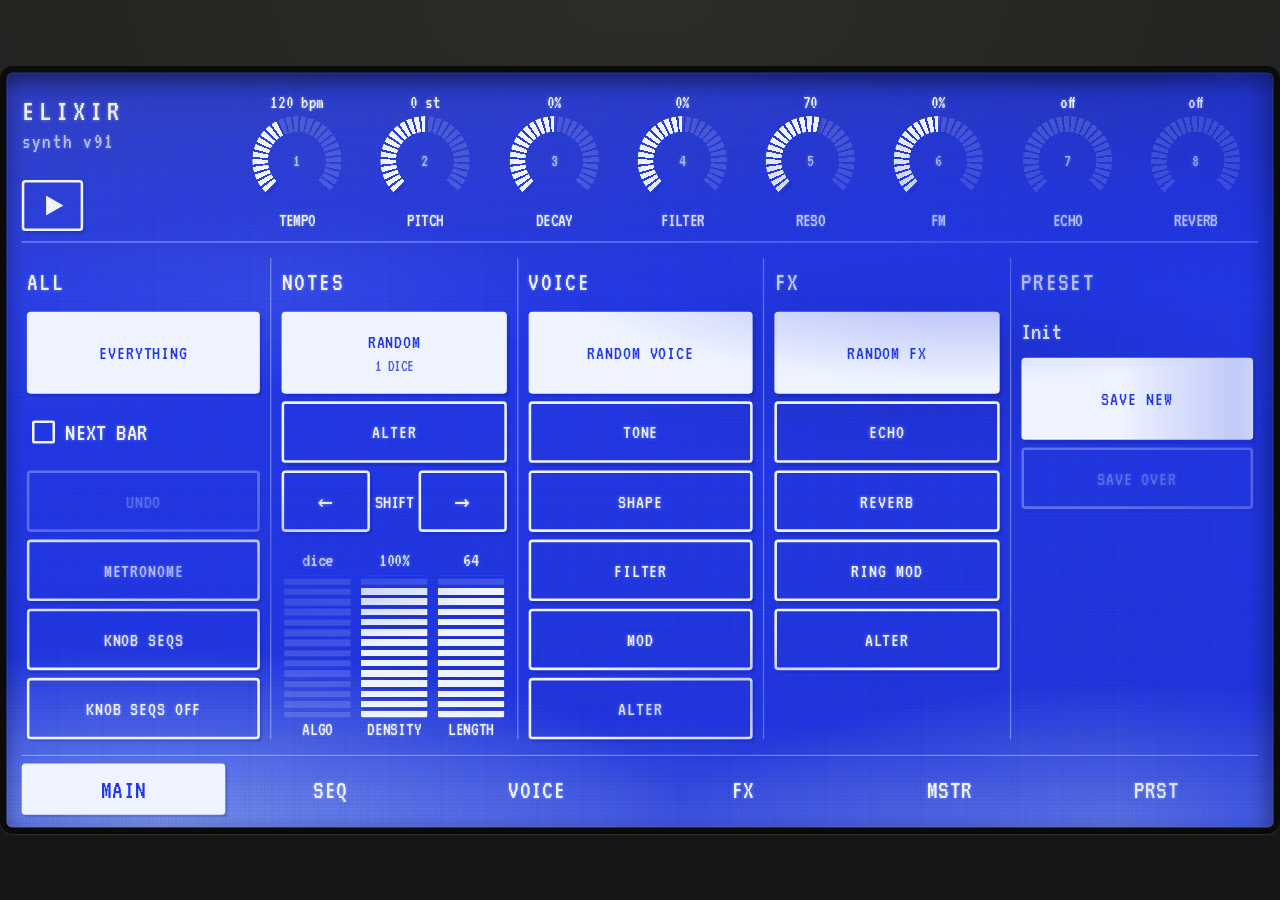
==== commit 58c1889f: "Main page: algo and density faders beside length The same settings as the seq page's (a move of eith" ====
--- a/index.html
+++ b/index.html
@@ -231,7 +231,7 @@
 .m .m-mcol .m-nshift .m-btn { font-size: var(--fs-s) !important; }
 .m-mcol .m-fxhead b { padding-left: 0; }
 .m-mnotescol { grid-template-rows: 36px 64px 48px 48px minmax(0, 1fr); align-content: stretch; }
-.m-row.m-mlen { grid-template-columns: minmax(0, 1fr); padding-top: 8px; }
+.m-row.m-mlen { grid-template-columns: repeat(3, minmax(0, 1fr)); padding-top: 8px; }
 .m-mpreset { grid-template-rows: 36px 30px 64px; }
 .m-mcur { align-self: center; overflow: hidden; text-overflow: ellipsis; white-space: nowrap; font-size: var(--fs-s); }
 .m-mpreset .m-note { line-height: 1.2; }
@@ -427,7 +427,7 @@
 
 <main class="m" id="m">
   <header class="m-top">
-    <button class="m-title" id="m-title" type="button" aria-haspopup="dialog" aria-expanded="false" aria-label="elixir synth: preferences">elixir<small class="m-ver">synth v90</small></button>
+    <button class="m-title" id="m-title" type="button" aria-haspopup="dialog" aria-expanded="false" aria-label="elixir synth: preferences">elixir<small class="m-ver">synth v91</small></button>
     <div class="m-tport">
       <button class="m-btn m-play" id="m-play" type="button" aria-pressed="false" aria-label="play (space)" title="play (space)"><i aria-hidden="true"></i></button>
       <output class="m-recind" id="m-rec-t" aria-live="polite" hidden></output>
@@ -585,7 +585,7 @@
         <label class="m-chk"><input id="m-pbpm" type="checkbox" checked><i aria-hidden="true"></i>loading a preset uses its tempo</label>
         <label class="m-chk"><input id="m-lowlat" type="checkbox"><i aria-hidden="true"></i>low latency (can break up when the phone is busy)</label>
         <output class="m-aload" id="m-aload">audio: not started</output>
-        <footer class="m-foot">Erica Synths LXR-02 drum 1 port, GPL-3.0, unofficial<br><a href="https://github.com/johnnyhawk02/elixir-synth">Source</a> · v90, 1 Nov, 17:07</footer>
+        <footer class="m-foot">Erica Synths LXR-02 drum 1 port, GPL-3.0, unofficial<br><a href="https://github.com/johnnyhawk02/elixir-synth">Source</a> · v91, 1 Nov, 17:29</footer>
       </div>
     </section>
   </div>
@@ -5442,9 +5442,7 @@
 // (the main page has the same fader: a move of either redraws both)
 const nsLen = (v) => { seq.len = v; nsChanged(); drawAll(); };
 nsFader('length', 'len', { set: nsLen, min: 1, max: NSTEPS, show: (v) => String(v), detents: [16, 32, 48], catch: 2.5 });
-// (and again on the main page, under the notes' randomisers)
-mFader($('m-mlen'), 'length', { get: () => seq.len, set: nsLen, dflt: SEQ0.len, min: 1, max: NSTEPS, show: (v) => String(v), detents: [16, 32, 48], catch: 2.5 });
-nsFader('density', 'density', { min: 0, max: 100, step: 5, show: (v) => v + '%' });
+nsFader('density', 'density', { set: (v) => { seq.density = v; nsChanged(); drawAll(); }, min: 0, max: 100, step: 5, show: (v) => v + '%' });
 nsFader('glide', 'glide', { min: 0, max: 100, step: 5, show: (v) => v + '%' });
 // morph: off, or the voice parameter the morph lane moves
 nsFader('morph', 'morph', { min: 0, max: MORPH_DESTS.length, show: (v) => (v ? MORPH_DESTS[v - 1][0] : 'off') });
@@ -5563,6 +5561,11 @@
 });
 // the algorithm random uses: its number on the fader, its name on the random button
 mFader($('m-seqf'), 'algo', { min: 0, max: SEQ_ALGOS.length - 1, get: () => seq.algo, set: (v) => { seq.algo = v; drawAll(); }, show: (v) => String(v + 1), dflt: SEQ0.algo });
+// the main page has algo, density and length too, under the notes' randomisers (the same settings: a move of either
+// fader redraws both)
+mFader($('m-mlen'), 'algo', { min: 0, max: SEQ_ALGOS.length - 1, get: () => seq.algo, set: (v) => { seq.algo = v; drawAll(); }, show: (v) => SEQ_ALGOS[v][0], dflt: SEQ0.algo });
+mFader($('m-mlen'), 'density', { get: () => seq.density, set: (v) => { seq.density = v; nsChanged(); drawAll(); }, dflt: SEQ0.density, min: 0, max: 100, step: 5, show: (v) => v + '%' });
+mFader($('m-mlen'), 'length', { get: () => seq.len, set: nsLen, dflt: SEQ0.len, min: 1, max: NSTEPS, show: (v) => String(v), detents: [16, 32, 48], catch: 2.5 });
 drawHooks.push(() => { document.querySelectorAll('[data-nalgo]').forEach((e) => { e.textContent = `${seq.algo + 1} ${SEQ_ALGOS[seq.algo][0]}`; }); });
 
 // ---- fader step sequencers: holding a fader still for half a second opens one for it: 2 to 16 steps, each an offset
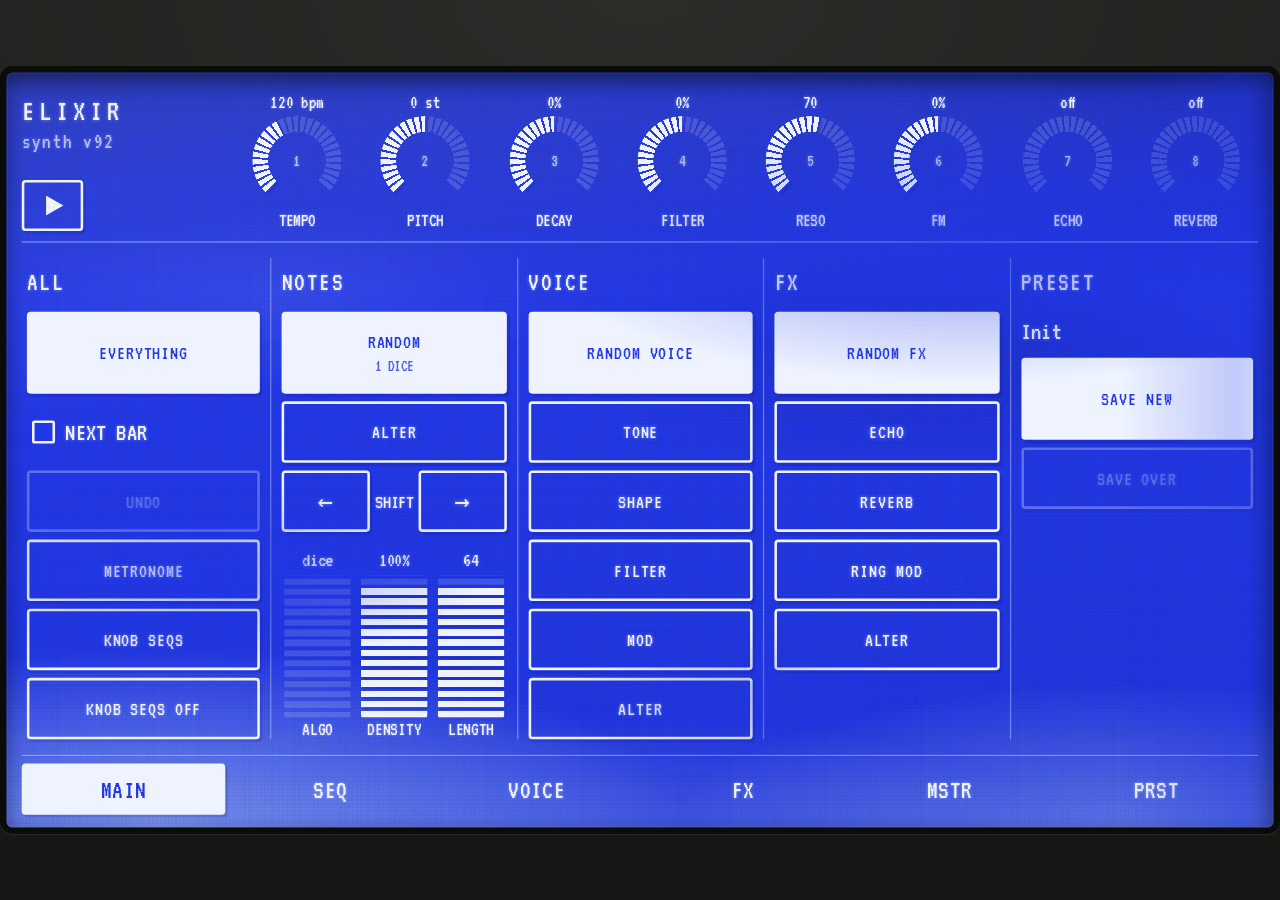
==== commit 1d83b75a: "Audio buffer back to the shortest by default: with the long one the timing went to pieces on a phone" ====
--- a/index.html
+++ b/index.html
@@ -427,7 +427,7 @@
 
 <main class="m" id="m">
   <header class="m-top">
-    <button class="m-title" id="m-title" type="button" aria-haspopup="dialog" aria-expanded="false" aria-label="elixir synth: preferences">elixir<small class="m-ver">synth v91</small></button>
+    <button class="m-title" id="m-title" type="button" aria-haspopup="dialog" aria-expanded="false" aria-label="elixir synth: preferences">elixir<small class="m-ver">synth v92</small></button>
     <div class="m-tport">
       <button class="m-btn m-play" id="m-play" type="button" aria-pressed="false" aria-label="play (space)" title="play (space)"><i aria-hidden="true"></i></button>
       <output class="m-recind" id="m-rec-t" aria-live="polite" hidden></output>
@@ -583,9 +583,9 @@
       <div class="m-prefs-body">
         <div class="m-lcd" id="m-lcd" role="group" aria-label="screen colours"><span>screen</span></div>
         <label class="m-chk"><input id="m-pbpm" type="checkbox" checked><i aria-hidden="true"></i>loading a preset uses its tempo</label>
-        <label class="m-chk"><input id="m-lowlat" type="checkbox"><i aria-hidden="true"></i>low latency (can break up when the phone is busy)</label>
+        <label class="m-chk"><input id="m-bigbuf" type="checkbox"><i aria-hidden="true"></i>bigger audio buffer (slower to respond, try it if the sound breaks up)</label>
         <output class="m-aload" id="m-aload">audio: not started</output>
-        <footer class="m-foot">Erica Synths LXR-02 drum 1 port, GPL-3.0, unofficial<br><a href="https://github.com/johnnyhawk02/elixir-synth">Source</a> · v91, 1 Nov, 17:29</footer>
+        <footer class="m-foot">Erica Synths LXR-02 drum 1 port, GPL-3.0, unofficial<br><a href="https://github.com/johnnyhawk02/elixir-synth">Source</a> · v92, 1 Nov, 17:42</footer>
       </div>
     </section>
   </div>
@@ -4938,12 +4938,14 @@
 // post: straight to the audio thread if it's running; send: through barSync, and kept until the audio starts
 function post(m) { if (node) node.port.postMessage(m); else if (fallback) fallback.msg(m); else return false; return true; }
 function send(m) { if (barSync) m = { type: 'atBar', m }; if (!post(m)) pending.push(m); }
-// the output buffer: long by default, so the audio thread has time in hand when the phone is busy (switching apps,
-// say) and doesn't break up; 'low latency' in the prefs asks for the shortest the device gives
-const LOWLAT_KEY = 'elixir-synth-lowlat';
+// the output buffer: the shortest the device gives ('interactive'), as it was first. A long one ('playback', the
+// 'bigger audio buffer' pref) was the default for a while (v84 to v90), and on a phone the timing went to pieces with
+// it, chunks of audio skipped (Chrome may not give the audio thread its real-time priority then), so it's only an
+// option now
+const BIGBUF_KEY = 'elixir-synth-bigbuf';
 async function startAudio() {
   if (ctx) { if (ctx.state === 'suspended') await ctx.resume(); return; }
-  ctx = new (window.AudioContext || window.webkitAudioContext)({ latencyHint: store.get(LOWLAT_KEY) === '1' ? 'interactive' : 'playback' });
+  ctx = new (window.AudioContext || window.webkitAudioContext)({ latencyHint: store.get(BIGBUF_KEY) === '1' ? 'playback' : 'interactive' });
   try {
     const src = $('engine').textContent + $('player').textContent + `
       const now = globalThis.performance && performance.now ? () => performance.now() : () => Date.now();
@@ -5887,9 +5889,9 @@
 const storePresets = () => store.set(SAVE_KEY, JSON.stringify(presetList.filter((k) => k.saved).map(presetData)));
 let pCur = presetList[0], pPending = null, pShown = null;
 storedCheck('m-pbpm', 'elixir-synth-presetbpm');
-storedCheck('m-lowlat', LOWLAT_KEY, false);
+storedCheck('m-bigbuf', BIGBUF_KEY, false);
 // (a take being recorded keeps the buffer it has: the new one comes with the next start)
-$('m-lowlat').addEventListener('change', () => { if (recState === 'off') restartAudio(); });
+$('m-bigbuf').addEventListener('change', () => { if (recState === 'off') restartAudio(); });
 // the audio readout in the prefs: the output's rate and buffer, and the audio thread's load (the share of the time it
 // has that it spends, and its longest block): what to look at when the sound breaks up
 eventHandlers.push((ev) => {
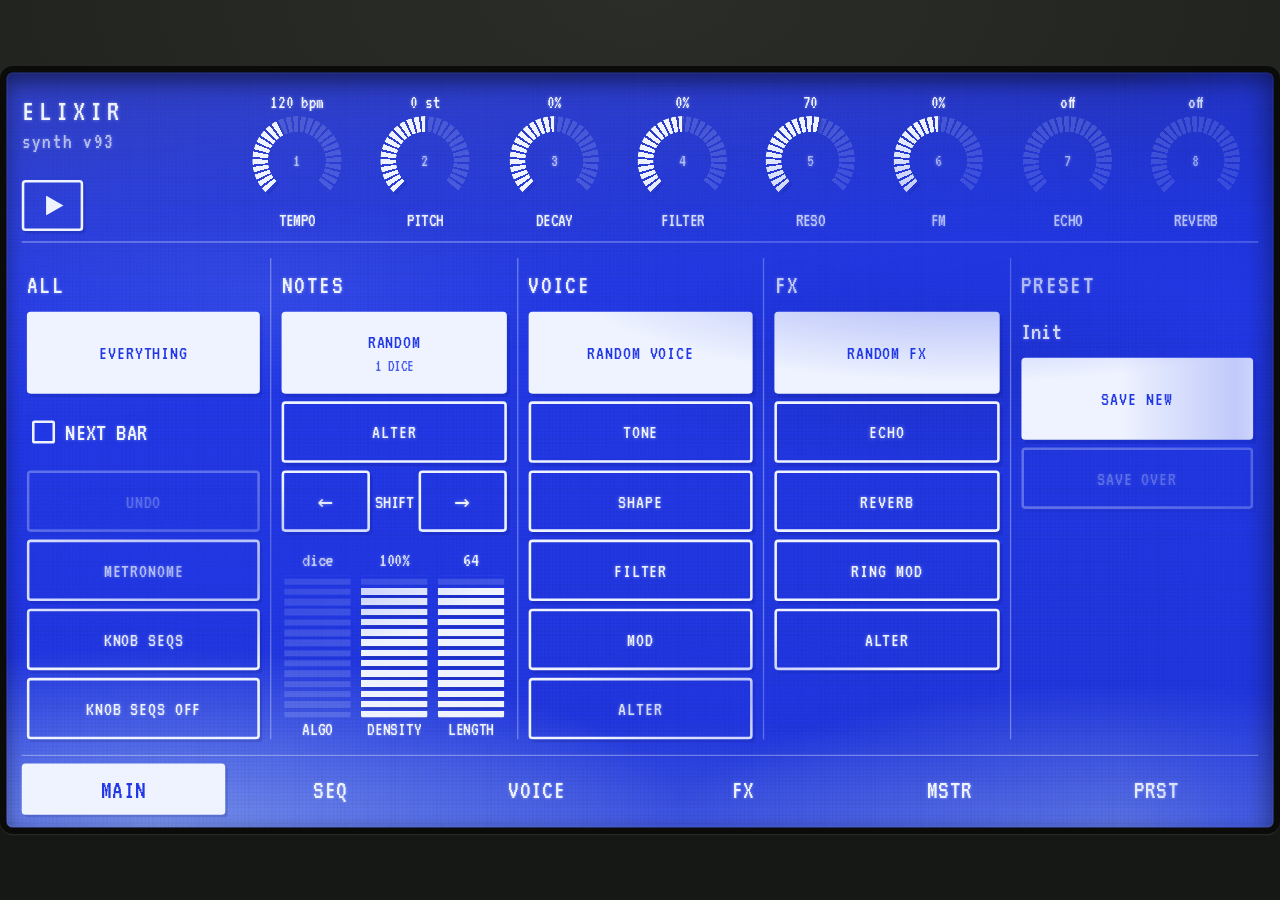
==== commit 900c7bb8: "Fx duck: the echo, ring mod and reverb ducked by the dry voice (a sidechain on top of the fx) A four" ====
--- a/index.html
+++ b/index.html
@@ -304,11 +304,11 @@
 .m-fx-card .m-vbtns { grid-row: 1; }
 /* (the seq and fx columns have fewer buttons than the voice's: theirs keep one size, top-aligned) */
 .m-fx-card .m-vbtns, .m-seqpage > .m-seqbtns { grid-template-rows: 74px; grid-auto-rows: 52px; align-content: start; }
-.m-fxsets { display: grid; grid-template-columns: 5fr 5fr 3fr; min-height: 0; }
+.m-fxsets { display: grid; grid-template-columns: 5fr 5fr 3fr 5fr; min-height: 0; }
 .m-fxsets .m-vpart { padding: 0 6px; }
 .m-fxsets .m-vpart:first-child { padding-left: 2px; }
 .m-fxsets .m-vpart:last-child { padding-right: 2px; }
-.m-fxhead { display: flex; align-items: center; justify-content: space-between; gap: 10px; min-height: 36px; }
+.m-fxhead { display: flex; align-items: center; justify-content: space-between; gap: 10px; min-height: 40px; }
 .m-fxhead b { font-weight: 400; text-transform: uppercase; letter-spacing: .08em; font-size: var(--fs-m); padding-left: 4px; }
 .m-fxhead .m-chk { min-height: 36px; gap: 8px; }
 .m-fxhead .m-chk i { width: 22px; height: 22px; }
@@ -317,6 +317,13 @@
 .m-row { grid-template-columns: repeat(6, minmax(0, 1fr)); grid-template-rows: minmax(0, 1fr); gap: 4px; min-height: 0; }
 #m-echo, #m-verb { grid-template-columns: repeat(5, minmax(0, 1fr)); }
 #m-ring { grid-template-columns: repeat(3, minmax(0, 1fr)); }
+/* the duck: the fx ducked by the dry voice; its meter between the name and its on/off */
+#m-duck { grid-template-columns: repeat(5, minmax(0, 1fr)); }
+#m-duck.off { opacity: .4; }
+.m-fxhead .m-gr { flex: 1; grid-template-columns: 1fr; }
+.m-fxhead .m-toggle { min-width: 48px; min-height: 40px; }
+/* (four sections share the fx page: their names a size smaller, so feedback, predelay and release fit) */
+.m .m-fxsets .m-row .m-flab { font-size: min(.8rem, 12px); }
 
 /* ---- mstr: the distortion, then the compressor, each a heading and a row ---- */
 .m-comp-card { display: grid; grid-template-rows: auto minmax(0, 1fr) auto minmax(0, 1fr); gap: 6px; min-height: 0; padding: 8px 6px 8px 4px; }
@@ -427,7 +434,7 @@
 
 <main class="m" id="m">
   <header class="m-top">
-    <button class="m-title" id="m-title" type="button" aria-haspopup="dialog" aria-expanded="false" aria-label="elixir synth: preferences">elixir<small class="m-ver">synth v92</small></button>
+    <button class="m-title" id="m-title" type="button" aria-haspopup="dialog" aria-expanded="false" aria-label="elixir synth: preferences">elixir<small class="m-ver">synth v93</small></button>
     <div class="m-tport">
       <button class="m-btn m-play" id="m-play" type="button" aria-pressed="false" aria-label="play (space)" title="play (space)"><i aria-hidden="true"></i></button>
       <output class="m-recind" id="m-rec-t" aria-live="polite" hidden></output>
@@ -533,6 +540,7 @@
         <div class="m-vpart"><div class="m-fxhead"><b>echo</b><label class="m-chk"><input id="m-pp" type="checkbox"><i aria-hidden="true"></i>ping pong</label></div><div class="m-faders m-row" id="m-echo"></div></div>
         <div class="m-vpart"><div class="m-fxhead"><b>reverb</b></div><div class="m-faders m-row" id="m-verb"></div></div>
         <div class="m-vpart"><div class="m-fxhead"><b>ring mod</b></div><div class="m-faders m-row" id="m-ring"></div></div>
+        <div class="m-vpart"><div class="m-fxhead"><b>duck</b><div class="m-gr" aria-label="fx ducked by"><i><b id="m-dk"></b></i></div><button class="m-toggle" id="m-duck-on" type="button" aria-pressed="false">off</button></div><div class="m-faders m-row" id="m-duck"></div></div>
       </div>
       <div class="m-vbtns" role="group" aria-label="randomise the effects">
         <button class="m-btn m-big" id="m-fxr2" type="button">random fx</button>
@@ -585,7 +593,7 @@
         <label class="m-chk"><input id="m-pbpm" type="checkbox" checked><i aria-hidden="true"></i>loading a preset uses its tempo</label>
         <label class="m-chk"><input id="m-bigbuf" type="checkbox"><i aria-hidden="true"></i>bigger audio buffer (slower to respond, try it if the sound breaks up)</label>
         <output class="m-aload" id="m-aload">audio: not started</output>
-        <footer class="m-foot">Erica Synths LXR-02 drum 1 port, GPL-3.0, unofficial<br><a href="https://github.com/johnnyhawk02/elixir-synth">Source</a> · v92, 1 Nov, 17:42</footer>
+        <footer class="m-foot">Erica Synths LXR-02 drum 1 port, GPL-3.0, unofficial<br><a href="https://github.com/johnnyhawk02/elixir-synth">Source</a> · v93, 1 Nov, 18:09</footer>
       </div>
     </section>
   </div>
@@ -4536,6 +4544,11 @@
     this.distMix = 0; this.distAt = 0;
     this.busIn = new Float32Array(128); this.busOut = new Int16Array(128);
     this.compEnv = 0; this.gr = 0;
+    // the ducker: the fx returns (echo, ring mod, reverb) turned down by the dry voice, a sidechain on top of the fx.
+    // Off, the returns go straight into the mix as before (to the bit); on, they're summed in W first, then ducked
+    this.duck = { on: false, amt: 70, thresh: -18, atk: 1, hold: 50, rel: 250 };
+    this.W = [new Float32Array(64), new Float32Array(64)];
+    this.duckEnv = 0; this.duckHold = 0; this.dk = 0;
     this.events = [];
     this._render(this.A); this._render(this.B);
   }
@@ -4554,6 +4567,7 @@
       this.ring.ringmod.osc.waveform = m.ring.wave;
       this.ring.setParameter(0, m.ring.freq / 127);
       if (m.verb) m.verb.forEach((v, i) => this.verb.setParameter(i, v / 127));
+      if (m.duck) { Object.assign(this.duck, m.duck); if (!this.duck.on) { this.duckEnv = 0; this.duckHold = 0; } }
       this.sendE = m.sendE; this.sendR = m.sendR; this.sendV = m.sendV || 0; this.echoWidth = m.width / 100;
     } else if (m.type === 'rec') {
       this.rec = { L: new Float32Array(16384), R: new Float32Array(16384), n: 0 };
@@ -4633,9 +4647,9 @@
         // the sequence plays through its length (the pages in turn) and starts again; a bar is still 16 steps
         this.doStep(this.pos);
         if (this.metro && this.step % 4 === 0) { this.clickN = 0; this.clickF = this.step === 0 ? 1760 : 1175; }
-        this.events.push({ type: 'step', step: this.pos % 16, page: Math.floor(this.pos / 16), bar: this.bar, gr: this.gr });
+        this.events.push({ type: 'step', step: this.pos % 16, page: Math.floor(this.pos / 16), bar: this.bar, gr: this.gr, dk: this.dk });
         this.pos = (this.pos + 1) % this.len;
-        this.gr = 0;
+        this.gr = 0; this.dk = 0;
         this.step = (this.step + 1) % 16;
         if (this.step === 0) this.bar++;
         this.toNext += len;
@@ -4656,6 +4670,9 @@
     this.clock += 64;
     const out = this.e.renderBlock(), e = this.e, v = e.drums[0];
     const [L, R] = dst;
+    // the fx returns go into W: the mix itself, or (ducking) a bus of their own
+    const D = this.duck, ducking = D.on;
+    const [WL, WR] = ducking ? this.W : dst;
     // the voice, its gain ramped over the block; a retrigger starts at its new gain straight away, the engine's declick
     // taking up the step (a ramp's corners would be heard on a dull sound)
     const g1 = this.gainTo * this.gate, g0 = this.retrig ? g1 : this.gain, dg = (g1 - g0) / 64;
@@ -4676,17 +4693,19 @@
     // (with nothing sent, the ring mod's output is silence: its carrier just moves on)
     const bo = this.busOut, rg = this.sendR * g1;
     if (!rg && this.ring.idleRing(this.fxRng)) bo.fill(0); else this.busFeed(this.ring, rg, o, v);
+    if (ducking) { WL.fill(0); WR.fill(0); }
     for (let i = 0; i < 64; i++) {
-      L[i] += (bo[2 * i] * RING_MAKEUP + fx[2 * i]) / 32768; R[i] += (bo[2 * i + 1] * RING_MAKEUP + fx[2 * i + 1]) / 32768;
+      WL[i] += (bo[2 * i] * RING_MAKEUP + fx[2 * i]) / 32768; WR[i] += (bo[2 * i + 1] * RING_MAKEUP + fx[2 * i + 1]) / 32768;
     }
     // (once nothing is sent and its tail has been silent for a while, it rests until something is sent again)
     const vg = this.sendV * g1;
     if (vg || this.verbQuiet < 256) {
       this.busFeed(this.verb, vg, o, v);
       let quiet = !vg;
-      for (let i = 0; i < 64; i++) { L[i] += bo[2 * i] / 32768; R[i] += bo[2 * i + 1] / 32768; if (bo[2 * i]) quiet = false; }
+      for (let i = 0; i < 64; i++) { WL[i] += bo[2 * i] / 32768; WR[i] += bo[2 * i + 1] / 32768; if (bo[2 * i]) quiet = false; }
       this.verbQuiet = quiet ? this.verbQuiet + 1 : 0;
     }
+    if (ducking) this.duckFx(L, R, o, g0, dg);
     // the distortion, a master insert: the whole mix through the firmware's distortion, blended in at its mix amount,
     // ramped across the block; at 0 it's bypassed
     if (this.distMix || this.distAt) {
@@ -4725,6 +4744,31 @@
       for (let i = 0; i < 64; i++, this.clickN++) { const s = Math.sin(w * this.clickN) * Math.exp(-d * this.clickN) * 0.3; L[i] += s; R[i] += s; }
       if (this.clickN > LXR.REAL_FS * 0.04) this.clickN = -1;
     }
+  }
+  // the ducker: the dry voice (as heard, before its pan) is the key. Its peak level is followed sample by sample: up at
+  // the attack (0: at once), held at its top for the hold, then down at the release. The fx are turned down in
+  // proportion to that level, all the way (by the amount) once it reaches the threshold, so the ducking takes the
+  // voice's own shape: a linear gain, nothing per sample but a few multiplies
+  duckFx(L, R, o, g0, dg) {
+    const D = this.duck, [WL, WR] = this.W, FS = LXR.REAL_FS;
+    const ca = D.atk > 0 ? Math.exp(-1000 / (D.atk * FS)) : 0, cr = Math.exp(-1000 / (Math.max(1, D.rel) * FS));
+    // (the voice's samples are on the int16 scale: the threshold is taken there)
+    const holdN = Math.round(D.hold * FS / 1000), inv = 1 / (32768 * Math.pow(10, D.thresh / 20)), depth = D.amt / 100;
+    let env = this.duckEnv, hold = this.duckHold, top = 0;
+    for (let i = 0; i < 64; i++) {
+      const k = Math.abs(o[i] * (g0 + dg * i));
+      if (k >= env) { env = k + ca * (env - k); hold = holdN; }
+      else if (hold > 0) hold--;
+      else env = k + cr * (env - k);
+      const d = Math.min(1, env * inv);
+      if (d > top) top = d;
+      const g = 1 - depth * d;
+      L[i] += WL[i] * g; R[i] += WR[i] * g;
+    }
+    this.duckEnv = env < 1e-9 ? 0 : env; this.duckHold = hold;
+    // the meter: the deepest ducking in dB this step
+    const db = -20 * Math.log10(Math.max(1e-2, 1 - depth * top));
+    if (db > this.dk) this.dk = db;
   }
   // a send bus: voice v's block o at the send's gain, saturated to int16, through the bus into this.busOut
   busFeed(bus, gain, o, v) {
@@ -4894,7 +4938,9 @@
 // ---- effects and master: echo, reverb and ring mod sends; the echo's tone, feedback and ping pong are the engine's own
 // FX bus settings (in the sound); the reverb's are the firmware's four reverb parameters (0..127); the distortion and
 // compressor on the whole mix ----
-const FX0 = { send: 0, ring: 0, width: 100, ringWave: 0, ringFreq: 40, verb: 0, vPre: 16, vDecay: 100, vTone: 60, vEarly: 64 };
+const FX0 = { send: 0, ring: 0, width: 100, ringWave: 0, ringFreq: 40, verb: 0, vPre: 16, vDecay: 100, vTone: 60, vEarly: 64,
+  // the ducker on the fx returns, keyed by the dry voice: off, amount (%), threshold (dB), attack, hold, release (ms)
+  duck: false, dAmt: 70, dThresh: -18, dAtk: 1, dHold: 50, dRel: 250 };
 const fx = { ...FX0 };
 const DIST0 = { mix: 0, type: 0, p: [70, 64, 80, 90] };
 const dist = structuredClone(DIST0);
@@ -4927,7 +4973,8 @@
   const out = fx.send > 0 ? LXR.MIXER_ROUTING_FX_BUS : 0;
   if (values[PAR.AUDIO_OUT1] !== out) setValue(PAR.AUDIO_OUT1, out);
   send({ type: 'mix', master: { ...master }, dist, ring: { wave: fx.ringWave, freq: fx.ringFreq }, sendE: fx.send / 100, sendR: fx.ring / 100, width: fx.width,
-    sendV: fx.verb / 100, verb: [fx.vPre, fx.vDecay, fx.vTone, fx.vEarly] });
+    sendV: fx.verb / 100, verb: [fx.vPre, fx.vDecay, fx.vTone, fx.vEarly],
+    duck: { on: fx.duck, amt: fx.dAmt, thresh: fx.dThresh, atk: fx.dAtk, hold: fx.dHold, rel: fx.dRel } });
 }
 
 // ---- audio ----
@@ -5275,6 +5322,26 @@
 mixF('m-ring', 'send', fx, 'ring', { min: 0, max: 100, show: sendPct, dflt: 0 });
 mixF('m-ring', 'wave', fx, 'ringWave', { min: 0, max: RING_W.length - 1, show: (v) => RING_W[v], dflt: 0 });
 mixF('m-ring', 'freq', fx, 'ringFreq', { min: 0, max: 127, dflt: 40 });
+
+// the duck, on top of the fx: the echo, ring mod and reverb returns turned down while the dry voice plays (its level is
+// the sidechain), fully (by the amount) once the voice reaches the threshold; attack, hold and release shape it
+const duckF = (label, key, lo, hi, step, show) => mixF('m-duck', label, fx, key, { min: lo, max: hi, step, show, dflt: FX0[key] });
+duckF('amount', 'dAmt', 0, 100, 1, (v) => v + '%');
+duckF('thresh', 'dThresh', -48, 0, 1, (v) => v + ' dB');
+duckF('attack', 'dAtk', 0, 50, 1, (v) => v + ' ms');
+duckF('hold', 'dHold', 0, 500, 10, (v) => v + ' ms');
+duckF('release', 'dRel', 10, 1000, 10, (v) => v + ' ms');
+$('m-duck-on').addEventListener('click', () => { fx.duck = !fx.duck; sendMix(); drawAll(); });
+drawHooks.push(() => { $('m-duck-on').setAttribute('aria-pressed', fx.duck); $('m-duck-on').textContent = fx.duck ? 'on' : 'off'; $('m-duck').classList.toggle('off', !fx.duck); });
+// its meter: how far the fx were ducked each step (24 dB fills it), only while the fx page is on screen
+let dkShown = -1;
+eventHandlers.push((ev) => {
+  if (ev.type !== 'step' || document.hidden || PANELS[mCur].dataset.mPanel !== 'fx') return;
+  const k = Math.round(Math.min(1, (ev.dk || 0) / 24) * 40) / 40;
+  if (k === dkShown) return;
+  dkShown = k; $('m-dk').style.setProperty('--gr', k);
+});
+stopHooks.push(() => { dkShown = 0; $('m-dk').style.setProperty('--gr', 0); });
 
 // ---- master, in signal order: the distortion on the whole mix (mix 0 bypasses it; tube, fold or rat), then the compressor ----
 const DIST_T = LXR.DIST_NAMES.map((n) => n.toLowerCase());
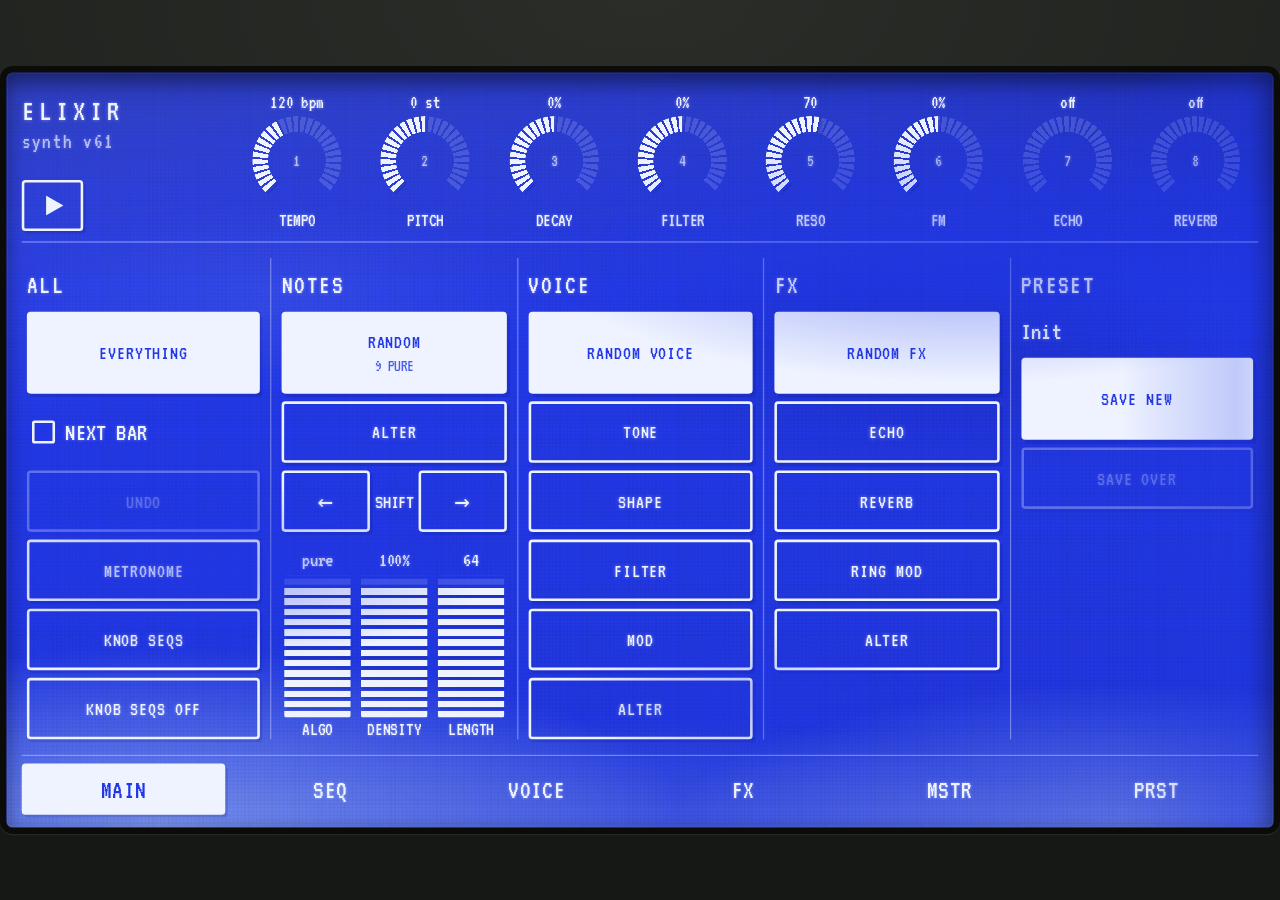
==== commit a5600a57: "Seq: a pure random algorithm (any note of the two octaves, any gate, accent and slide one in two, no" ====
--- a/index.html
+++ b/index.html
@@ -434,7 +434,7 @@
 
 <main class="m" id="m">
   <header class="m-top">
-    <button class="m-title" id="m-title" type="button" aria-haspopup="dialog" aria-expanded="false" aria-label="elixir synth: preferences">elixir<small class="m-ver">synth v93</small></button>
+    <button class="m-title" id="m-title" type="button" aria-haspopup="dialog" aria-expanded="false" aria-label="elixir synth: preferences">elixir<small class="m-ver">synth v61</small></button>
     <div class="m-tport">
       <button class="m-btn m-play" id="m-play" type="button" aria-pressed="false" aria-label="play (space)" title="play (space)"><i aria-hidden="true"></i></button>
       <output class="m-recind" id="m-rec-t" aria-live="polite" hidden></output>
@@ -593,7 +593,7 @@
         <label class="m-chk"><input id="m-pbpm" type="checkbox" checked><i aria-hidden="true"></i>loading a preset uses its tempo</label>
         <label class="m-chk"><input id="m-bigbuf" type="checkbox"><i aria-hidden="true"></i>bigger audio buffer (slower to respond, try it if the sound breaks up)</label>
         <output class="m-aload" id="m-aload">audio: not started</output>
-        <footer class="m-foot">Erica Synths LXR-02 drum 1 port, GPL-3.0, unofficial<br><a href="https://github.com/johnnyhawk02/elixir-synth">Source</a> · v93, 1 Nov, 18:09</footer>
+        <footer class="m-foot">Erica Synths LXR-02 drum 1 port, GPL-3.0, unofficial<br><a href="https://github.com/johnnyhawk02/elixir-synth">Source</a> · v61, 1 Nov, 18:43</footer>
       </div>
     </section>
   </div>
@@ -4905,7 +4905,7 @@
 // up to the top, gliding between steps on a slide (so the timbre moves with the pitch); off, the steps' values are kept
 // but nothing is heard of them
 const MORPH_DESTS = [['cutoff', 'FILTER_FREQ_1'], ['pwm', 'PWM_1'], ['fm amt', 'FMAMNT1'], ['fm freq', 'FM_FREQ1'], ['reso', 'RESO_1'], ['flt drive', 'FILTER_DRIVE_1']];
-const SEQ0 = { root: 0, scale: 1, oct: 0, density: 100, len: 64, accent: 6, glide: 35, vel: 100, algo: 0, morph: 0,
+const SEQ0 = { root: 0, scale: 1, oct: 0, density: 100, len: 64, accent: 6, glide: 35, vel: 100, algo: 8, morph: 0,
   steps: [[0, 4, 1, 0], [0, 2, 0, 0], [7, 3, 0, 1], [8, 4, 0, 0], [0, 0, 0, 0], [3, 3, 1, 0], [0, 2, 0, 0], [5, 4, 0, 1],
     [4, 4, 0, 0], [0, 2, 1, 0], [0, 0, 0, 0], [7, 3, 0, 0], [6, 4, 1, 1], [7, 4, 0, 0], [2, 2, 0, 0], [0, 3, 0, 0]].map(([d, gate, acc, slide]) => ({ d, gate, acc: !!acc, slide: !!slide })) };
 const PAGES = 4, NSTEPS = PAGES * 16;
@@ -5591,7 +5591,10 @@
       d = Math.max(0, Math.min(2 * n, d + pick([-2, -1, -1, 1, 1, 2, 3])));
     }
     return out.slice(0, 16);
-  }]];
+  }],
+  // 9 pure: no shaping at all: each step on its own, any note of the two octaves, any gate (a rest as likely as any
+  // other), an accent and a slide each one time in two
+  ['pure', (n) => Array.from({ length: 16 }, () => st(rIn(0, 2 * n), rIn(0, 5), chance(0.5), chance(0.5)))]];
 function randomPage(pg) {
   const n = SCALES[seq.scale][1].length;
   const algo = SEQ_ALGOS[seq.algo] || SEQ_ALGOS[0];
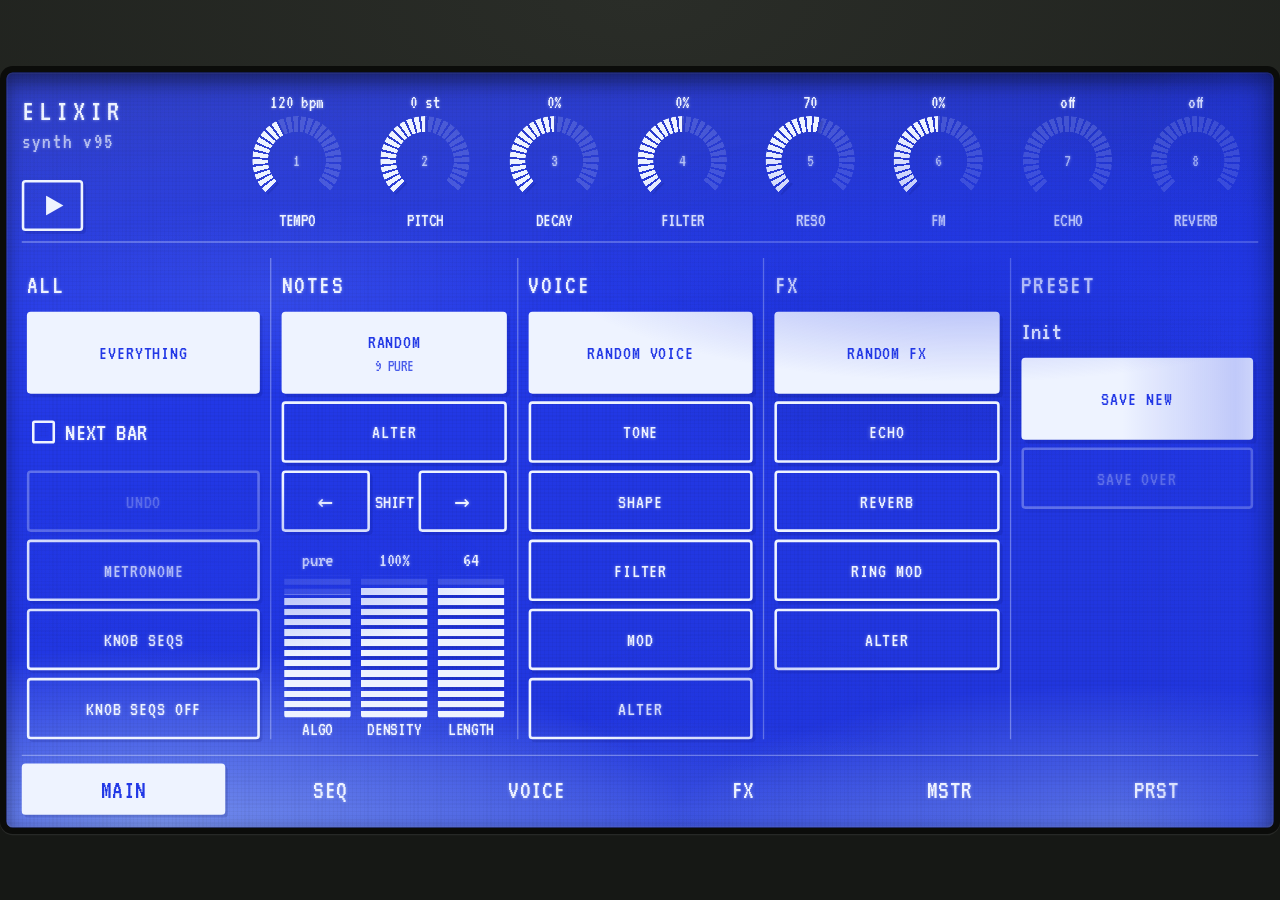
==== commit af0dfdd3: "Seq: a patternz random algorithm (random bits of a bank of 655 acid patterns, looped, moved up or do" ====
--- a/index.html
+++ b/index.html
@@ -434,7 +434,7 @@
 
 <main class="m" id="m">
   <header class="m-top">
-    <button class="m-title" id="m-title" type="button" aria-haspopup="dialog" aria-expanded="false" aria-label="elixir synth: preferences">elixir<small class="m-ver">synth v61</small></button>
+    <button class="m-title" id="m-title" type="button" aria-haspopup="dialog" aria-expanded="false" aria-label="elixir synth: preferences">elixir<small class="m-ver">synth v95</small></button>
     <div class="m-tport">
       <button class="m-btn m-play" id="m-play" type="button" aria-pressed="false" aria-label="play (space)" title="play (space)"><i aria-hidden="true"></i></button>
       <output class="m-recind" id="m-rec-t" aria-live="polite" hidden></output>
@@ -593,7 +593,7 @@
         <label class="m-chk"><input id="m-pbpm" type="checkbox" checked><i aria-hidden="true"></i>loading a preset uses its tempo</label>
         <label class="m-chk"><input id="m-bigbuf" type="checkbox"><i aria-hidden="true"></i>bigger audio buffer (slower to respond, try it if the sound breaks up)</label>
         <output class="m-aload" id="m-aload">audio: not started</output>
-        <footer class="m-foot">Erica Synths LXR-02 drum 1 port, GPL-3.0, unofficial<br><a href="https://github.com/johnnyhawk02/elixir-synth">Source</a> · v61, 1 Nov, 18:43</footer>
+        <footer class="m-foot">Erica Synths LXR-02 drum 1 port, GPL-3.0, unofficial<br><a href="https://github.com/johnnyhawk02/elixir-synth">Source</a> · v95, 1 Nov, 19:12</footer>
       </div>
     </section>
   </div>
@@ -4802,6 +4802,7 @@
 </script>
 <script>
 const BUILTIN_PRESETS = [{"v":1,"name":"Acid Line","kit":[0,2,0,0,1,0,4,0,36,63,41,63,58,63,45,64,127,63,50,63,0,0,0,0,0,0,0,127,61,0,0,0,0,56,127,127,127,42,127,127,127,68,104,100,0,0,0,0,0,0,62,0,13,0,3,0,10,0,107,0,5,17,30,11,4,10,0,6,0,0,20,93,7,14,0,14,127,81,22,10,14,15,0,0,0,0,0,0,110,127,127,127,127,127,63,63,63,0,0,63,63,63,63,63,63,63,63,63,127,127,127,127,127,127,127,0,0,0,0,0,0,0,0,0,0,0,0,0,45,0,0,0,0,0,0,0,0,0,0,0,0,0,0,0,0,0,0,0,0,0,0,0,0,0,0,0,0,0,0,0,0,1,1,1,1,1,1,0,0,0,0,0,0,0,0,0,0,0,0,0,0,0,0,0,0,0,0,0,0,0,0,0,0,0,0,1,1,0,0,0,0,0,0,0,0,0,0,0,0,0,0,0,0,0,0,6,0,0,0,0,0,0,0,0,0,0,0,0,0,0,0,0,0,0,4,0,0,0,0,0,90,50,0,0,0,0,0],"macro":{"pitch":0,"decay":100,"filter":100,"fm":100},"tempo":128,"seq":{"root":9,"scale":1,"accent":9,"glide":40,"vel":100,"steps":[{"d":0,"gate":3,"acc":true,"slide":false},{"d":0,"gate":2,"acc":false,"slide":false},{"d":7,"gate":3,"acc":false,"slide":true},{"d":8,"gate":4,"acc":false,"slide":false},{"d":0,"gate":0,"acc":false,"slide":false},{"d":0,"gate":3,"acc":true,"slide":false},{"d":3,"gate":2,"acc":false,"slide":false},{"d":5,"gate":4,"acc":false,"slide":true},{"d":4,"gate":4,"acc":false,"slide":false},{"d":0,"gate":2,"acc":true,"slide":false},{"d":0,"gate":0,"acc":false,"slide":false},{"d":7,"gate":3,"acc":false,"slide":false},{"d":6,"gate":4,"acc":true,"slide":true},{"d":7,"gate":4,"acc":false,"slide":false},{"d":2,"gate":2,"acc":false,"slide":false},{"d":0,"gate":3,"acc":false,"slide":false}]},"fx":{"send":18,"ring":0,"width":100,"ringWave":0,"ringFreq":40,"verb":0,"vPre":16,"vDecay":100,"vTone":60,"vEarly":64},"dpos":0.6549946429601652,"dist":{"mix":30,"type":2,"p":[60,64,70,80]},"master":{"comp":true,"thresh":-12,"ratio":3,"attack":5,"release":120,"makeup":0},"fseqs":{"m-voice-filter:cutoff":{"on":true,"len":16,"slew":80,"step":2,"depth":25,"vals":[0,0.2,0.4,0.6,0.8,1,0.8,0.6,0.4,0.2,0,-0.2,-0.4,-0.2,0,0.1]}}},{"v":1,"name":"Sub Pulse","kit":[0,0,0,0,1,0,4,0,29,63,41,63,58,63,45,64,127,63,50,63,0,0,0,0,0,0,0,127,61,0,0,0,0,56,127,127,127,100,127,127,127,68,104,10,0,0,0,0,0,0,92,0,13,0,3,0,10,0,107,0,5,17,55,11,4,10,0,6,0,0,20,93,7,14,0,14,127,81,22,10,14,15,0,0,0,0,0,0,120,127,127,127,127,127,63,63,63,0,0,63,63,63,80,63,63,63,63,63,127,127,127,127,127,127,127,0,0,0,0,0,0,0,0,0,0,0,0,0,20,0,0,0,0,0,0,0,0,0,0,0,0,0,0,0,0,0,0,0,0,0,0,0,0,0,0,0,0,0,0,0,0,1,1,1,1,1,1,0,0,0,0,0,0,0,0,0,0,0,0,0,0,0,0,0,0,0,0,0,0,0,0,0,0,0,0,1,1,0,0,0,0,0,0,0,0,0,0,0,0,0,0,0,0,0,0,0,0,0,0,0,0,0,0,0,0,0,0,0,0,0,0,0,0,0,4,0,0,0,0,0,90,50,0,0,0,0,0],"macro":{"pitch":0,"decay":100,"filter":100,"fm":100},"tempo":122,"seq":{"root":5,"scale":6,"accent":4,"glide":35,"vel":100,"steps":[{"d":0,"gate":4,"acc":true,"slide":false},{"d":0,"gate":0,"acc":false,"slide":false},{"d":0,"gate":2,"acc":false,"slide":false},{"d":0,"gate":3,"acc":false,"slide":false},{"d":0,"gate":0,"acc":false,"slide":false},{"d":0,"gate":2,"acc":false,"slide":false},{"d":3,"gate":3,"acc":false,"slide":false},{"d":0,"gate":0,"acc":false,"slide":false},{"d":0,"gate":4,"acc":true,"slide":false},{"d":0,"gate":0,"acc":false,"slide":false},{"d":0,"gate":2,"acc":false,"slide":false},{"d":2,"gate":3,"acc":false,"slide":false},{"d":0,"gate":0,"acc":false,"slide":false},{"d":0,"gate":2,"acc":false,"slide":false},{"d":4,"gate":3,"acc":false,"slide":true},{"d":3,"gate":3,"acc":false,"slide":false}]},"fx":{"send":0,"ring":0,"width":100,"ringWave":0,"ringFreq":40,"verb":0,"vPre":16,"vDecay":100,"vTone":60,"vEarly":64},"dpos":0.6549946429601652,"dist":{"mix":0,"type":0,"p":[70,64,80,90]},"master":{"comp":true,"thresh":-16,"ratio":4,"attack":5,"release":120,"makeup":0},"fseqs":{}},{"v":1,"name":"FM Bell Pluck","kit":[0,0,0,0,1,0,4,0,48,63,41,63,58,63,45,64,127,63,50,63,0,0,0,0,0,0,0,127,61,0,0,0,0,56,127,127,127,115,127,127,127,68,104,20,0,0,0,0,0,0,55,0,13,0,3,0,10,0,107,0,5,17,70,11,4,10,0,6,0,0,20,93,7,14,0,14,127,81,22,10,14,15,58,72,0,0,0,0,100,127,127,127,127,127,63,63,63,0,0,63,63,63,63,63,63,63,63,63,127,127,127,127,127,127,127,0,0,0,0,0,0,0,0,0,0,0,0,0,20,0,0,0,0,0,0,0,0,0,0,0,0,0,0,0,0,0,0,0,0,0,0,0,0,0,0,0,0,0,0,0,0,1,1,1,1,1,1,0,0,0,0,0,0,0,0,0,0,0,0,0,0,0,0,0,0,0,0,0,0,0,0,0,0,0,0,1,1,0,0,0,0,0,0,0,0,0,0,0,0,0,0,0,0,0,0,6,0,0,0,0,0,0,0,0,0,0,0,0,0,0,0,0,0,0,4,0,0,0,0,0,90,50,0,0,0,0,0],"macro":{"pitch":0,"decay":100,"filter":100,"fm":100},"tempo":110,"seq":{"root":0,"scale":7,"accent":5,"glide":35,"vel":100,"steps":[{"d":0,"gate":5,"acc":true,"slide":false},{"d":0,"gate":0,"acc":false,"slide":false},{"d":2,"gate":5,"acc":false,"slide":false},{"d":4,"gate":5,"acc":false,"slide":false},{"d":0,"gate":0,"acc":false,"slide":false},{"d":7,"gate":5,"acc":false,"slide":false},{"d":0,"gate":0,"acc":false,"slide":false},{"d":4,"gate":5,"acc":false,"slide":false},{"d":5,"gate":5,"acc":true,"slide":false},{"d":0,"gate":0,"acc":false,"slide":false},{"d":4,"gate":5,"acc":false,"slide":false},{"d":0,"gate":0,"acc":false,"slide":false},{"d":2,"gate":5,"acc":false,"slide":false},{"d":0,"gate":0,"acc":false,"slide":false},{"d":1,"gate":5,"acc":false,"slide":false},{"d":0,"gate":0,"acc":false,"slide":false}]},"fx":{"send":38,"ring":0,"width":140,"ringWave":0,"ringFreq":40,"verb":35,"vPre":30,"vDecay":108,"vTone":72,"vEarly":80},"dpos":0.6549946429601652,"dist":{"mix":0,"type":0,"p":[70,64,80,90]},"master":{"comp":true,"thresh":-12,"ratio":3,"attack":5,"release":120,"makeup":0},"fseqs":{}},{"v":1,"name":"Square Hop","kit":[0,3,0,0,1,0,4,0,40,63,41,63,58,63,45,64,127,63,50,63,0,0,0,0,0,0,0,127,61,0,0,0,0,56,127,127,127,66,127,127,127,68,104,75,0,0,0,0,0,0,48,0,13,0,3,0,10,0,107,0,5,17,40,11,4,10,0,6,0,0,20,93,7,14,0,14,127,81,22,10,14,15,0,0,0,0,0,0,110,127,127,127,127,127,63,63,63,0,0,63,63,63,63,63,63,63,63,63,127,127,127,127,127,127,127,0,0,0,0,0,0,0,0,0,0,0,0,0,30,0,0,0,0,0,0,0,0,0,0,0,0,0,0,0,0,0,0,0,0,0,0,0,0,0,0,0,0,0,0,0,0,1,1,1,1,1,1,0,0,0,0,0,0,0,0,0,0,0,0,0,0,0,0,0,0,0,0,0,0,0,0,2,0,0,0,1,1,0,0,0,0,0,0,0,0,0,0,0,0,0,0,0,0,0,0,6,0,0,0,0,0,0,0,0,0,0,0,0,0,0,0,0,0,0,4,0,0,0,0,0,90,50,0,0,0,0,0],"macro":{"pitch":0,"decay":100,"filter":100,"fm":100},"tempo":140,"seq":{"root":2,"scale":2,"accent":8,"glide":35,"vel":100,"steps":[{"d":0,"gate":2,"acc":true,"slide":false},{"d":0,"gate":2,"acc":false,"slide":false},{"d":7,"gate":2,"acc":false,"slide":false},{"d":0,"gate":2,"acc":false,"slide":false},{"d":3,"gate":2,"acc":true,"slide":false},{"d":0,"gate":2,"acc":false,"slide":false},{"d":5,"gate":2,"acc":false,"slide":false},{"d":0,"gate":2,"acc":false,"slide":false},{"d":0,"gate":2,"acc":true,"slide":false},{"d":0,"gate":2,"acc":false,"slide":false},{"d":9,"gate":2,"acc":false,"slide":false},{"d":0,"gate":2,"acc":false,"slide":false},{"d":7,"gate":2,"acc":true,"slide":false},{"d":5,"gate":2,"acc":false,"slide":false},{"d":4,"gate":2,"acc":false,"slide":false},{"d":2,"gate":2,"acc":false,"slide":false}]},"fx":{"send":15,"ring":0,"width":100,"ringWave":0,"ringFreq":40,"verb":20,"vPre":0,"vDecay":90,"vTone":60,"vEarly":64},"dpos":0.5714285714285714,"dist":{"mix":0,"type":0,"p":[70,64,80,90]},"master":{"comp":true,"thresh":-12,"ratio":3,"attack":5,"release":120,"makeup":0},"fseqs":{"m-voice-filter:cutoff":{"on":true,"len":8,"slew":0,"step":1,"depth":25,"vals":[0,0.5,-0.3,0.8,-0.6,0.2,0.9,-0.2,0,0,0,0,0,0,0,0]}}},{"v":1,"name":"Zap Bass","kit":[0,2,0,0,1,0,4,0,31,63,41,63,58,63,45,64,127,63,50,63,0,0,0,0,0,0,0,127,61,0,0,0,0,56,127,127,127,58,127,127,127,68,104,55,0,0,0,0,0,0,58,0,13,0,3,0,10,0,107,0,5,17,40,11,4,10,0,6,0,0,12,93,7,14,30,14,127,81,40,10,14,15,0,0,0,0,0,0,110,127,127,127,127,127,63,63,63,0,0,63,63,63,63,63,63,63,63,63,127,127,127,127,127,127,127,0,0,0,0,0,0,0,0,0,0,0,0,0,50,0,0,0,0,0,0,0,0,0,0,0,0,0,0,0,0,0,0,0,0,0,0,0,0,0,0,0,0,0,0,0,0,1,1,1,1,1,1,0,0,0,0,0,0,0,0,0,0,0,0,0,0,0,0,0,0,0,0,0,0,0,0,0,0,0,0,1,1,0,0,0,0,0,0,0,0,0,0,0,0,0,0,0,0,0,0,0,0,0,0,0,0,0,0,0,0,0,0,0,0,0,0,0,0,0,4,0,0,0,0,0,90,50,0,0,0,0,0],"macro":{"pitch":0,"decay":100,"filter":100,"fm":100},"tempo":130,"seq":{"root":4,"scale":3,"accent":8,"glide":25,"vel":100,"steps":[{"d":0,"gate":4,"acc":true,"slide":false},{"d":0,"gate":0,"acc":false,"slide":false},{"d":0,"gate":3,"acc":false,"slide":false},{"d":1,"gate":3,"acc":false,"slide":true},{"d":0,"gate":4,"acc":false,"slide":false},{"d":0,"gate":0,"acc":false,"slide":false},{"d":0,"gate":3,"acc":true,"slide":false},{"d":0,"gate":0,"acc":false,"slide":false},{"d":3,"gate":3,"acc":false,"slide":false},{"d":0,"gate":0,"acc":false,"slide":false},{"d":0,"gate":3,"acc":false,"slide":false},{"d":1,"gate":3,"acc":false,"slide":false},{"d":0,"gate":4,"acc":true,"slide":false},{"d":0,"gate":0,"acc":false,"slide":false},{"d":4,"gate":3,"acc":false,"slide":true},{"d":3,"gate":3,"acc":false,"slide":false}]},"fx":{"send":0,"ring":0,"width":100,"ringWave":0,"ringFreq":40,"verb":0,"vPre":16,"vDecay":100,"vTone":60,"vEarly":64},"dpos":0.6549946429601652,"dist":{"mix":22,"type":0,"p":[80,64,75,85]},"master":{"comp":true,"thresh":-12,"ratio":3,"attack":5,"release":120,"makeup":0},"fseqs":{}},{"v":1,"name":"Ring Drone","kit":[0,1,0,0,1,0,4,0,43,63,41,63,58,63,45,64,127,63,50,63,0,0,0,0,0,0,0,127,61,0,0,0,0,56,127,127,127,80,127,127,127,68,104,40,0,0,0,0,0,25,118,0,13,0,3,0,10,0,107,0,5,17,80,11,4,10,0,6,0,0,20,93,7,14,0,14,127,81,22,10,14,15,0,0,0,0,0,0,110,127,127,127,127,127,63,63,63,0,0,63,63,63,63,63,63,63,63,63,127,127,127,127,127,127,127,0,0,0,0,0,0,0,0,0,0,0,0,0,20,0,0,0,0,0,0,0,0,0,0,0,0,0,0,0,0,0,0,0,0,0,0,0,0,0,0,0,0,0,0,0,0,1,1,1,1,1,1,0,0,0,0,0,0,0,0,0,0,0,0,0,0,0,0,0,0,0,0,0,0,0,0,0,0,0,0,1,1,0,0,0,0,0,0,0,0,0,0,0,0,0,0,0,0,0,0,6,0,0,0,0,0,0,0,0,0,0,0,0,0,0,0,0,0,0,4,0,0,0,0,0,90,50,0,0,0,0,0],"macro":{"pitch":0,"decay":100,"filter":100,"fm":100},"tempo":90,"seq":{"root":7,"scale":5,"accent":3,"glide":70,"vel":100,"steps":[{"d":0,"gate":5,"acc":false,"slide":true},{"d":0,"gate":0,"acc":false,"slide":false},{"d":0,"gate":0,"acc":false,"slide":false},{"d":0,"gate":0,"acc":false,"slide":false},{"d":2,"gate":5,"acc":false,"slide":true},{"d":0,"gate":0,"acc":false,"slide":false},{"d":0,"gate":0,"acc":false,"slide":false},{"d":0,"gate":0,"acc":false,"slide":false},{"d":4,"gate":5,"acc":false,"slide":true},{"d":0,"gate":0,"acc":false,"slide":false},{"d":3,"gate":5,"acc":false,"slide":false},{"d":0,"gate":0,"acc":false,"slide":false},{"d":6,"gate":5,"acc":false,"slide":true},{"d":0,"gate":0,"acc":false,"slide":false},{"d":0,"gate":0,"acc":false,"slide":false},{"d":0,"gate":0,"acc":false,"slide":false}]},"fx":{"send":42,"ring":35,"width":160,"ringWave":0,"ringFreq":22,"verb":40,"vPre":60,"vDecay":118,"vTone":55,"vEarly":40},"dpos":0.7142857142857143,"dist":{"mix":0,"type":0,"p":[70,64,80,90]},"master":{"comp":true,"thresh":-14,"ratio":3,"attack":5,"release":120,"makeup":0},"fseqs":{}},{"v":1,"name":"Fold Lead","kit":[0,5,0,0,1,0,4,0,55,63,41,63,58,63,45,64,127,63,50,63,0,0,0,0,0,0,0,127,61,0,0,0,0,56,127,127,127,92,127,127,127,68,104,35,0,0,0,0,0,0,75,0,13,0,3,0,10,0,107,0,5,17,40,11,4,10,0,6,0,0,20,93,7,14,0,14,127,81,22,10,14,15,0,0,0,0,0,0,110,127,127,127,127,127,63,63,63,0,0,63,63,63,63,63,63,63,63,63,127,127,127,127,127,127,127,40,0,0,0,0,0,55,0,0,0,0,0,0,20,0,0,0,0,0,0,0,0,0,0,0,0,0,0,0,0,0,0,0,0,0,0,0,0,0,0,0,0,0,0,0,0,1,1,1,1,1,1,5,0,0,0,0,0,0,0,0,0,0,0,6,0,0,0,0,0,0,0,0,0,0,0,0,0,0,0,1,1,0,0,0,0,0,0,0,0,0,0,0,0,0,0,0,0,0,0,6,0,0,0,0,0,0,0,0,0,0,0,0,40,0,0,0,0,0,4,0,0,0,0,0,90,50,0,0,0,0,0],"macro":{"pitch":0,"decay":100,"filter":100,"fm":100},"tempo":118,"seq":{"root":0,"scale":4,"accent":6,"glide":45,"vel":100,"steps":[{"d":0,"gate":4,"acc":true,"slide":false},{"d":0,"gate":0,"acc":false,"slide":false},{"d":4,"gate":3,"acc":false,"slide":false},{"d":5,"gate":3,"acc":false,"slide":true},{"d":7,"gate":4,"acc":false,"slide":false},{"d":0,"gate":0,"acc":false,"slide":false},{"d":9,"gate":3,"acc":false,"slide":false},{"d":7,"gate":3,"acc":false,"slide":false},{"d":0,"gate":0,"acc":false,"slide":false},{"d":5,"gate":3,"acc":true,"slide":false},{"d":4,"gate":3,"acc":false,"slide":true},{"d":2,"gate":3,"acc":false,"slide":false},{"d":0,"gate":4,"acc":false,"slide":false},{"d":0,"gate":0,"acc":false,"slide":false},{"d":2,"gate":3,"acc":false,"slide":true},{"d":4,"gate":3,"acc":false,"slide":false}]},"fx":{"send":25,"ring":0,"width":100,"ringWave":0,"ringFreq":40,"verb":22,"vPre":40,"vDecay":100,"vTone":52,"vEarly":30},"dpos":0.6307196427541206,"dist":{"mix":45,"type":1,"p":[55,64,90,70]},"master":{"comp":true,"thresh":-12,"ratio":3,"attack":5,"release":120,"makeup":0},"fseqs":{}},{"v":1,"name":"Click Pluck","kit":[0,2,0,0,1,0,4,0,52,63,41,63,58,63,45,64,127,63,50,63,0,0,0,0,0,0,0,127,61,0,0,0,0,56,127,127,127,88,127,127,127,68,104,60,0,0,0,0,0,0,30,0,13,0,3,0,10,0,107,0,5,17,25,11,4,10,0,6,0,0,20,93,7,14,0,14,127,81,22,10,14,15,0,0,0,0,0,0,110,127,127,127,127,127,63,63,63,0,0,63,63,63,63,63,63,63,63,63,127,127,127,127,127,127,127,0,0,0,0,0,0,0,0,0,0,0,0,0,20,0,0,0,0,0,0,0,0,0,0,0,0,0,0,0,0,0,0,0,0,0,0,0,0,0,0,0,0,0,0,0,0,1,1,1,1,1,1,0,0,0,0,0,0,0,0,0,0,0,0,0,0,0,0,0,0,0,0,0,0,0,0,0,0,0,0,1,1,55,0,0,0,0,0,2,0,0,0,0,0,80,0,0,0,0,0,6,0,0,0,0,0,0,0,0,0,0,0,0,0,0,0,0,0,0,4,0,0,0,0,0,90,50,0,0,0,0,0],"macro":{"pitch":0,"decay":100,"filter":100,"fm":100},"tempo":124,"seq":{"root":3,"scale":8,"accent":7,"glide":35,"vel":100,"steps":[{"d":0,"gate":3,"acc":true,"slide":false},{"d":2,"gate":2,"acc":false,"slide":false},{"d":3,"gate":2,"acc":false,"slide":false},{"d":0,"gate":3,"acc":false,"slide":false},{"d":4,"gate":2,"acc":true,"slide":false},{"d":0,"gate":0,"acc":false,"slide":false},{"d":5,"gate":2,"acc":false,"slide":false},{"d":3,"gate":2,"acc":false,"slide":false},{"d":0,"gate":3,"acc":true,"slide":false},{"d":2,"gate":2,"acc":false,"slide":false},{"d":0,"gate":0,"acc":false,"slide":false},{"d":6,"gate":2,"acc":false,"slide":false},{"d":5,"gate":3,"acc":true,"slide":false},{"d":4,"gate":2,"acc":false,"slide":false},{"d":3,"gate":2,"acc":false,"slide":false},{"d":2,"gate":2,"acc":false,"slide":false}]},"fx":{"send":30,"ring":0,"width":100,"ringWave":0,"ringFreq":40,"verb":25,"vPre":10,"vDecay":95,"vTone":66,"vEarly":90},"dpos":0.5121375001030223,"dist":{"mix":0,"type":0,"p":[70,64,80,90]},"master":{"comp":true,"thresh":-12,"ratio":3,"attack":5,"release":120,"makeup":0},"fseqs":{}}];
+const PATTERNZ = [[387,195,195,193,193,295,349,193,251,384,193,485,293,197,291,481],[289,295,293,289,347,299,197,339,291,293,351,293,195,291,411,409],[481,291,391,485,289,293,385,387,409,413,301,481,313,441,227,227],[293,317,289,385,341,289,291,317,293,313,291,433,453,223,293,441],[223,453,313,291,317,289,433,441,291,385,293,341,289,289,293,317],[363,366,193,195,251,393,253,481,207,293,271,333,365,385,195,273],[485,289,289,289,219,319,319,293,291,486,485,483,289,289,197,273],[219,477,293,293,483,289,291,289,289,273,289,319,319,295,193,469],[219,222,469,273,293,209,483,293,289,295,389,385,291,289,319,293],[289,289,295,487,485,219,319,293,289,293,273,469,289,291,481,465],[199,295,197,413,192,391,389,399,293,192,385,192,485,387,197,291],[193,195,195,197,199,221,219,195,197,193,197,193,193,192,193,195],[192,193,192,295,293,289,291,293,485,447,295,293,199,295,293,413],[192,193,192,295,192,289,291,293,485,455,291,192,199,295,293,413],[289,293,288,387,289,409,291,293,288,293,193,288,295,295,293,277],[387,263,293,389,481,384,487,485,289,388,285,289,415,381,281,243],[195,387,295,293],[293,295,293,291,199,293,327,421,315,411,411,289,197,421,389,193],[293,281,351,413,313,289,385,337,291,445,289,317,347,281,293,289],[289,289,293,445,317,291,337,289,313,293,409,347,351,389,283,281],[339,347,293,197,291,389,291,195,409,295,289,299,411,351,289,289],[293,385,289,197,409,293,193,385,293,289,413,193],[197,289,195,196,193],[391,249,475,405,473,433,417,381,403,395,377,379,473,341,401,379,477,381,387,384,197,389,289,391,391,391,391,389,384,384,289,305],[199,197,291,197,193],[275,301,277,289,429,445,313,387,299,443,419,483,313,425,289,465],[289,193,199,385,193],[299,273,301,291,277,409,419,325,321,393,455,257,291,315,313,385],[196,194,198,193,197,193,192,192,192],[239,329,257,357,257,293,483,485,329,429,329,257,263,449,355,483,293,385,329,295,425,259,449,385,485,257,391,257,289,389,257,293,249,251,273,441,235,401,407,407,407,405,403,443,445,473,431,377,305,271,265,401,429,361,349,241,267,471,405,277,307,393,431,421],[193,199,289],[289,457,391,292,405,217,457,391],[193,197,197,193,293,193,197],[445,485,293,440,440,481,437,285,440,440,453,440,413,440,407,441],[384,391,388,384,193],[232,235,232,335,236,239,234,359,449,353,359,353,391,391,391,391,391,425,431,425,389,483,391,385],[199,199,199,197,255,255,255,253,223,223,223,221,277,273,279,197],[295,385,193,319,409,313,351,441,249,375,465,273,487,385,289,471,465,465,415,409,313,447,441,345],[483,385,295,425,289,273,291,487,385,291,291,385,485,417,481,289],[225,211,193,473,385,193,485,289,229,291,291,197,289,291,391,401],[293,437,485,401,289,391,225,291,289,483,485,391,339,483,379,457],[289,289,465,483,233,401,289,481,288,481,291,288,309,459,290,385,295,309,289,481,483,471,485,481,407,389,292,485,481,307,385,385],[409,277,291,469,305,345,465,295,449,483,483,261,441,401,391,389],[465,235,425,466,289,468,481,237,387,468,413,291,289,241,257,487,483,289,219,487,399,245,483,313,291,387,487,289,245,425,466,289],[304,305,481,443,469,289,401,304,265,483,308,385,295,304,265,289],[291,292,365,293,481,385,290,290,292,389,481,288,288,289,481,291,289,292,289,288,289,483,290,285,475,473,293,483,243,288,347,481],[403,195,441,481,289,293,293,195,481,289,193,197,199,457,481,385],[385,391,193,197,386,384,465,293,483,384,384,386,481,199,199,295,329,195,353,193,217,193,425,485,197,313,441,481,389,197,384,369],[357,289,273,289,352,301,193,354,237,356,195,358,289,251,193,197],[235,385,289,465,232,253,391,238,193,193,465,197,232,197,203,236],[317,253,449,389,443,293,393,295,351,193,195,195,387,199,391,385],[391,295,193,369,349,293,317,195,385,465,277,295,403,197,293,389],[295,289,193,449,385,291,293,391,291,263,351,291,195,292,291,313,201,290,289,315,389,293,197,195,385,293,259,288,391,197,288,289],[293,369,291,387,385,199,197,349,193,195,249,193,195,387,347,289,193,385,197,199,389,197,389,249,453,385,387,407,293,197,197,217],[441,481,485,433,419,445,367,283,483,289,481,289,293,345,403,481],[481,391,441,193,195,195,193,289,197,233,193,195,453,205,315,193],[409,289,425,449,385,389,295,331,415,289,289,485,385,293,389,412,389,277,357,291,289,289,414,387,369,481,483,414,293,291,289,412],[289,195,483,391,291,457,289,288,481,405,197,249,288,197,481,291,288,401,483,291,199,193,251,193,269,193,289,483,445,289,209,292],[485,197,249,389,291,481,293,487,389,291,197,481,291,481,295,289],[387,481,389,483,485,293,197,481,195,355,289,389,387,483,483,389],[389,483,291,333,387,289,483,389,195,445,385,197,390,197,385,193,481,289,389,397,385,289,197,193,295,386,413,483,293,485,193,481],[485,289,441,485,481,289,349,293,387,291,459,485,293,273,465,289,485,333,485,333,291,365,483,275,289,457,289,289,363,485,483,385],[293,281,387,423,383,385,291,385,241,285,265,243,293,289,289,281],[293,209,193,309,193,291,193,211,255,197,389,199,481,481,193,289],[293,251,289,481,485,413,295,443,481,289,465,483,275,485,291,425],[469,481,481,293,291,265,464,289,233,485,345,483,291,483,469,293,481,441,413,481,485,483,389,319,289,291,403,295,293,389,345,289],[481,391,347,291,387,484,485,443,480,483,480,293,289,481,291,480,371,481,261,451,480,483,385,385,485,449,411,293,482,480,415,480],[257,295,291,481,289,259,241,273,289,289,291,385,487,289,277,293],[481,289,387,487,391,293,299,371,257,483,413,465,486,389,483,481,293,335,251,481,480,485,259,291,395,481,483,481,389,291,249,289],[391,193,389,401,405,193,211,481,331,193,195,193,235,385,291,289],[237,349,236,365,481,353,399,483],[289,387,291,305,277,289,293,289,269,288,295,289,369,288,311,288],[413,391,487,309,397,410,383,409,389,409,414,425,389,483,271,408],[289,288,293,269,289,288,387,311,277,291,305,369,289,291,295,289],[485,195,257,480,486,373,341,329],[197,192,192,289,289,195,249,193,196,193,197,192,194,195,199,193],[193,309,313,417,437,249,361,196,289,305,194,225,196,196,461,273],[195,197,203,193,197,199,197,241],[405,401,401,401,401,423,385,404,385,391,404,385,445,387,481,389,400,361,269,461,400,363,361,400,365,363,385,385,485,385,385,385],[196,193,255,193,201,195,255,193],[485,295,383,205,480,480,243,361],[376,382,381,197],[253,293,417,429,483,441,385,421],[213,313,212,345,257,265,197,195,405,317,214,249,214,265,281,385],[265,293,401,267,385,315,313,269,289,305,387,305,325,293,265,293],[307,304,293,304,401,304,306,309,289,304,271,304,304,389,435,197],[213,241,211,293,213,243,289,215,193,193,193,193,193,193,293,193],[245,240,240,244,337,353,461,240,242,485,240,240,240,483,242,261],[383,376,197,293,195,413,413,389],[197,373,417,195,273,317,349,293],[193,195,289,289,249,249,273,273],[193,195,289,197,193,193,193,197,235,235,193,193,193,291,289,385],[193,195,289,295,249,273,289,289],[193,192,193,193,193,192,195,192,193,192,193,192,192,193,192,193,217,192,217,192,192,192,217,192,217,193,315,192,217,192,217,193],[193,193,193,193,249,249,273,273],[193,289,193,289,209,305,211,281],[289,385,289,385,305,401,307,385,385,267,301,457,483,289,289,361],[291,288,193,289,292,195,288,369,288,288,195,483,295,290,295,288],[391,384,195,384,384,384,384,485,384,481,467,289,279,195,386,386],[387,384,295,289,387,384,483,291,193,199,384,289,385,384,384,388],[291,288,199,288,293,288,313,193,288,288,293,199,195,288,291,290],[387,487,307,384,389,384,384,289,385,199,289,386,384,289,483,384],[193,194,192,195,192,192,291,198,211,192,293,273,192,193,291,194],[288,291,323,288,291,288,291,199,288,288,288,291,419,293,288,291],[195,192,195,225,192,195,194,199,295,192,192,192,199,194,291,192],[291,291,291,290,288,291,290,293,288,288,288,288,193,419,295,288],[291,291,307,195,288,288,387,293,294,290,405,401,288,288,419,227],[390,386,387,384,291,384,195,421,384,291,386,295,391,384,411,384],[391,384,391,291,384,291,219,386,384,219,384,386,386,384,371,195],[386,387,291,289,291,219,384,384,291,386,199,386,384,384,384,387],[387,295,384,195,386,384,295,386,227,386,384,384,384,199,195,386],[275,483,274,274,387,274,274,385,274,274,275,272,272,272,295,274],[389,485,385,315,385,485,293,411,293,389,411,405,483,485,389,293,385,385,485,415,389,385,193,413,483,291,317,289,293,483,387,193],[195,313,349,369,281,391,291,313,195,291,317,371,281,391,291,313],[293,293,409,385,253,453,483,385,291,291,329,441,413,389,291,385],[387,384,383,384,384,235,359,193,283,384,384,305,443,384,197,197],[289,288,253,288,315,288,481,288,409,347,345,389,291,291,315,317],[385,385,311,289,384,317,413,221,347,345,277,277,387,389,389,384],[193,192,237,192,293,313,192,289,317,192,192,289,291,289,192,293],[292,292,293,193,405,197,193,290,313,193,385,411,291,323,291,289],[193,261,193,209,195,197,192,355,355,353,359,192,429,315,387,193],[195,389,411,219,194,293,293,385,389,197,315,313,197,289,195,192],[387,387,413,384,277,427,483,387,384,291,389,373,369,411,386,289],[445,440,345,440,237,440,329,289,315,367,369,485,465,389,201,213],[289,289,281,291,291,289,221,293,313,351,405,288,251,253,251,249],[288,288,293,291,288,195,389,294,221,209,195,193,291,291,291,288],[288,288,293,291,288,195,389,294,221,209,195,193,291,291,483,481],[288,288,293,291,288,195,389,294,221,209,385,389,291,291,483,481],[293,293,193,275,289,291,329,349,193,193,293,275,329,315,309,289],[293,289,219,219,289,385,288,237,329,313,357,371,292,347,291,289],[289,293,288,197,387,291,288,387,387,443,292,443,353,291,195,288],[293,215,323,333,321,445,387,291],[193,333,289,379,345,389,485,329,349,345,377,379,385,289,197,295],[385,293,293,221,385,293,289,317,385,193,295,289,389,411,291,289],[483,385,291,289,277,261,351,331,345,389,389,483,289,481,387,385],[293,289,387,290,197,389,197,389,293,387,195,391,385,288,288,288],[291,389,485,291,481,291,389,197,293,481,389,291,290,485,385,289],[291,195,195,445,197,197,389,385,193,291,387,443,309,193,385,293],[192,197,331,193,196,195,196,291,289,199,192,291,291,192,193,289],[195,483,387,469,443,291,349,289,197,293,445,427,389,453,387,389],[384,385,445,217,445,485,387,384,389,384,445,217,445,485,391,384],[389,385,445,217,445,485,387,385,249,293,305,349,385,384,384,289],[481,293,293,319,385,480,331,425,425,293,233,359,257,480,375,259],[389,289,255,425,289,384,295,313,305,384,313,291,373,293,333,384],[291,288,289,251,195,369,219,290,291,291,289,217,288,193,195,193],[293,197,293,293,289,389,197,387,253,389,233,293,195,193,293,197],[385,295,386,197,388,193,193,293,384,193,389,385,293,313,384,369],[192,197,293,192,192,331,379,377,196,293,293,192,293,351,192,485],[293,293,289,387,345,317,249,389,195,289,289,413,295,385,288,288],[329,385,333,289,483,357,295,387,328,357,363,233,345,425,335,385],[197,197,289,371,385,193,197,194,193,385,389,291,291,192,192,192],[289,391,409,369,317,445,387,363,265,291,313,195,291,291,391,281],[267,387,264,367,389,264,325,293,265,477,264,383,333,264,387,264],[304,304,309,308,306,329,481,461,381,295,304,321,233,387,403,401],[305,321,387,306,304,293,371,308,465,445,365,279,293,385,209,304],[192,197,293,295,289,391,197,387,192,387,197,295,197,197,295,192],[291,291,333,288,345,317,391,333,273,288,279,305,209,221,389,315],[289,357,273,317,288,305,193,293,293,288,307,209,345,193,288,288],[483,413,389,441,329,293,409,385,483,317,389,345,329,293,409,289,483,413,389,441,329,293,409,385,293,291,385,253,313,291,485,289],[197,387,483,481,389,345,197,195,385,443,194,197,291,385,194,389],[291,291,291,483,325,309,387,197,289,389,291,427,425,325,389,481],[387,387,429,384,384,429,427,357,275,275,373,387,384,387,391,384],[389,388,373,193,233,275,193,275,235,235,385,469,487,384,233,411],[385,197,385,291,345,481,289,389,385,443,386,193,389,386,197,481],[275,469,193,411,275,235,272,276,193,233,373,389,385,487,235,233],[197,293,289,293,387,194,291,389,251,291,375,465,273,389,197,291],[385,193,193,485,289,481,385,385,387,386,485,289,293,389,385,481],[385,193,193,485,289,481,391,384,315,315,483,289,293,389,387,385],[385,197,385,386,329,409,289,389,385,411,386,193,389,386,197,481],[384,389,465,317,384,387,384,289,237,293,469,447,195,233,347,217],[341,289,336,225,336,381,336,341,387,336,357,253,336,269,365,336],[281,245,405,405,245,431,289,441,280,289,383,385,289,347,265,385],[328,329,330,261,275,387,291,313,331,251,357,330,481,293,313,427],[395,341,393,201,293,391,487,396,392,392,317,215,396,392,377,392],[281,249,193,377,193,377,293,233,193,193,365,193,389,289,341,289],[447,293,371,441,439,365,259,397,397,449,385,381,417,421,195,225],[485,361,421,441,401,473,325,481,485,345,421,265,251,329,459,481],[379,361,461,391,389,433,307,369,361,453,407,193,389,341,243,373],[485,297,449,485,485,401,453,331,269,481,401,289,487,217,461,265],[425,353,433,485,485,317,433,281,399,485,483,425,477,457,353,445],[481,385,423,441,377,473,283,481,461,361,485,289,417,417,485,361],[297,385,313,273,377,441,329,417,337,401,405,289,389,281,405,413],[265,193,249,193,293,193,361,387,281,193,329,193,345,193,365,329],[307,289,345,361,467,385,337,321,445,321,387,281,361,321,463,306],[331,321,361,305,387,337,393,401,333,305,387,385,385,361,389,225],[387,385,385,313,379,385,377,361,373,265,411,377,385,449,373,265],[483,481,459,365,321,441,429,233,395,433,389,369,357,293,469,309],[467,401,419,389,345,481,469,257,443,393,333,313,397,389,405,357],[361,293,271,289,421,199,419,389,249,253,421,443,389,225,403,385],[391,301,387,401,391,309,331,445,469,433,417,381,393,405,243,249],[333,237,385,235,433,451,487,485,279,429,337,399,447,389,391,389],[193,193,391,197,369,349,385,319,197,249,373,263,357,249,209,317],[295,293,387,369,487,389,411,413,292,409,409,469,401,405,275,369],[391,197,385,389,385,293,347,388,445,251,345,345,409,223,319,413],[365,363,459,485,289,364,389,360,475,377,485,459,317,301,481,251],[277,293,289,343,293,315,467,289,295,397,219,293,289,371,313,411],[277,289,293,289,289,295,223,375,397,293,313,315,343,293,411,467],[387,386,390,487,391,487,391,391,411,384,429,273,384,315,390,377],[195,197,193,219,217,313,215,213,347,249,249,339,341,241,217,293],[291,347,251,249,251,291,291,299,307,411,295,289,411,203,391,385],[481,291,391,481,289,293,385,387,409,413,301,481,313,441,227,227],[197,197,389,289,385,291,425,251,351,429,195,195,401,425,273,249],[193,192,289,289,291,273,273,192,297,192,289,289,192,273,289,329],[217,216,265,216,217,216,193,216,216,216,193,216,216,193,193,216,225,216,217,216,216,216,193,216,216,216,193,216,216,193,193,216],[387,289,193,371,193,193,387,193,193,371,363,345],[279,275,275,275,275,273,293,289,289,289,289,289,289,272,272,272],[413,285,477,412,441,467,461,433,295,483,425,427,429,395,487,297],[199,197,277,197,237,197,293,197,373,197,317,197,253,373,293,421],[195,195,293,289,195,193,295,391,293,289,289,195,291,291,193,196],[487,415,487,415,487,293,479,407,479,407,479,285,471,399,471,399,471,277,455,487,455,487,455,453,447,447,253,431,333,447,455,469],[251,251,249,307,305,291,291,291,289,293,251,291,291,233,235,233],[295,293,292,261,291,291,485,279,277,247,245,395,205,463,461,292,295,293,288,243,487,292,321,295,293,475,475,469,333,331,239,292],[193,193,193,217,193,257,249,193,209,193,289,193,273,289,193,273],[371,369,273,291,483,481,411,409,251,349,369,345,275,385,389,289],[295,317,289,295,293,288,195,195,195,193,288,275,275,291,291,289],[407,401,401,341,237,297,483,295,385],[193,193,195,195,291,291,289,289,195,195,291,291,289,289,193,192],[193,195,193,192,195,195,195,195,192,193,273,273,265,265,249,249],[389,385,385,385,385,385,385,385,389,291,289,291,289,289,275,289],[271,271,389,477,268,459,293,264,385,431,429,264,423,461,389,264],[481,289,385,419,433,289,385,289,385,289,393,297,297,377,289,353,481,481,385,419,289,193,385,289,425,289,393,297,425,377,305,361],[307,305,291,289,481,483,479,304,305,289,305,255,253,249,251,249],[271,265,264,271,264,264,389,264,197,264,264,295,295,295,295,264],[193,241,195,193,195,192,193,195,193,193,195,193,203,201,201,201],[250,248,253,248,325,321,248,293,248,289,289,248,293,275,275,275],[293,292,389,289,292,385,293,291,395,395,395,369,369,288,385,288,288,195,389,193,389,193,373,288,397,288,397,369,288,371,385,288],[291,291,290,290,289,319,277,387,387,353,317,387,283,385,441,409],[291,485,292,289,389,387,291,467,290,389,409,275,290,481,411,289],[291,389,273,289,291,389,291,387,481,385,273,371,411,273,485,219],[291,385,385,371,273,289,485,385,481,289,371,288,335,429,427,294],[389,289,193,384,291,315,384,413,437,245,343,335,333,235,457,227],[235,245,389,343,461,291,232,193,413,289,315,227,335,437,437,329],[487,485,289,471,293,193,483,253,345,484,375,197,279,373,427,225],[295,375,289,471,293,193,483,253,345,292,375,197,279,369,427,225],[485,271,461,363,293,193,367,367,357,484,315,409,317,219,485,295],[413,415,295,413,195,291,293,293,481,295,197,291,412,197,389,289],[389,409,289,413,291,465,197,387,388,391,295,389,279,389,291,289],[199,293,195,289,219,317,223,317,239,439,239,333,251,345,255,293],[295,389,291,345,275,373,279,369,271,395,295,385,307,401,311,345],[291,485,485,289,389,387,291,467,481,389,409,275,401,481,411,289],[247,437,387,291,411,240,413,375,277,373,369,385,485,481,425,409],[291,293,193,195,481,289,293,449,289,331,329,351,389,409,313,481],[385,313,293,193,293,291,289,481,331,329,351,199,453,289,481,409],[331,195,409,481,351,333,313,293,193,481,293,385,449,291,289,289],[289,289,275,273,293,483,289,411,217,289,467,289,483,289,387,485],[347,347,349,377,403,401,377,405,387,391,389,421,483,385,401,253],[199,387,192,371,273,192,411,273,385,195,389,195,481,293,195,487],[389,481,273,291,273,387,384,411,211,487,295,389,371,384,389,291],[389,289,391,345,293,385,413,389,289,399,289,193,447,385,375,293],[289,289,291,369,387,315,313,299,313,369,297,465,315,291,193,201],[371,301,291,313,291,293,289,313,315,317,273,395,301,371,293,289],[197,193,289,193,249,273,275,289,291,197,249,197,313,289,273,291],[331,195,199,313,235,193,317,329,291,233,315,315,293,193,195,193],[389,295,388,391,385,385,289,257,389,293,387,289,385,289,293,391],[389,193,447,345,385,289,289,389,293,375,289,399,293,413,385,391],[195,197,289,193,295,265,193,279,265,193,193,249,265,291,269,193],[317,193,329,347,369,293,271,347,349,219,313,289,313,369,349,193],[365,329,387,251,209,387,361,379],[217,193,289,219,193,289,217,193,289,217,197,289,217,193,289,217],[193,217,209,195,289,209,193,289,209,193,293,209,193,289,209,193],[289,209,233,195,289,233,193,289,233,193,293,233,193,289,233,193],[293,273,369,289,293,293,195,237,289,293,307,193,317,289,313,293],[289,289,289,193,291,289,273,249,291,385,273,289,273,291,329,291],[385,465,387,385,387,369,481,387,385,329,371,385,385,385,249,385],[369,385,389,291,193,193,389,481,409,315,391,197,425,235,445,441],[233,333,233,355,234,449,347,249,449,257,385,199,389,467,469,481],[291,389,481,409,485,385,289,451,259,405,409,485,411,425,443,441],[219,481,295,389],[387,335,293,197,289,384,313,273,277,417,193,293,369,195,315,388],[349,195,265,293,348,197,217,231,223,221,217,417,411,385,387,193],[273,293,315,313,291,291,195,289,335,429,313,413,373,465,289,197],[295,273,481,291,409,275,413,289,487,485,375,413,413,317,387,385],[195,217,273,197,289,192,219,197,293,193,277,369,373,293,335,389],[315,425,291,195,289,387,197,313,316,273,293,313,316,425,239,277],[351,351,349,469,345,249,319,413,344,445,348,344,487,253,481,389,289,387,483,387,344,291,389,395,407,405,309,467,273,445,273,405],[289,443,345,313,291,387,293,437,337,293,317,257,257,249,253,289],[401,289,483,459,459,265,267,461,417,291,389,195,481,249,445,441],[199,485,387,198,429,427,196,421,483,483,353,417,429,329,445,481],[295,197,195,483],[387,481,293,483,441,487,273,385,289,385,483,469,483,387,389,441],[291,391,409,373,387,385,273,441,219,329,197,413,293,425,385,313],[289,197,387,385,441,293,373,291,391,329,425,273,409,219,413,385],[483,289,477,461,441,291,483,249,443,445,325,429,331,237,321,289],[387,289,377,197,361,291,293,199,285,377,197,379,283,281,197,401],[459,269,265,487,487,407,293,405,309,405,481,445],[291,375,485,385,387,273,275,289,409,413,413,413,487,485,295,317],[329,330,353,439,399,247,399,295,367,397,289,415,423,357,285,485],[193,293,389,193,291,385,197,289,217,313,415,317,425,233,415,221],[365,485,265,365,411,409,385,403,385,481,387,481,445,349,361,269],[485,455,447,289,197,317,441,293,193,485,445,197,451,353,443,443],[267,363,461,345,363,289,391,291,387,291,483,481,291,347,401,417],[483,291,291,291,481,385,371,273,391,295,487,487,295,295,295,389],[335,429,332,425,487,487,387,332,277,369,467,467,485,293,367,461],[353,249,237,249,329,253,261,249,387,195,389,289,193,289,317,329],[195,195,385,413,349,313,293,193,411,219,385,317,417,197,387,193],[385,485,293,225,445,289,229,485,229,455,447,317,443,441,293,387],[277,465,485,395,275,429,419,419,321,483,291,483,413,313,413,409,425,409,395,299,429,395,393,481],[385,289,347,389,387,235,197,327,389,315,313,305,429,305,345,345],[477,487,455,455,485,431,487,487,261,463,455,487,487,263,487,271],[197,196,196,196,361,313,195,196,194,192,349,289,192,345,303,301],[303,351,319,195,195,265,291,289,445,199,359,387,305,267,431,197],[231,219,397,483],[199,367,367,197,199,367,197,197,197,197,197,197,215,431,213,215],[199,481,199,445,195,477,199,192,199,477,199,485,195,421,199,192],[333,361,487,289,235,330,425,328,457,485,289,385,361,291,235,457],[241,240,240,240,255,201,251,240,240,199,240,193,239,225,235,240],[431,426,199,317,431,428,387,385,193,425,221,425,387,385,441,193],[424,424,431,401,424,263,481,431,289,424,415,433,424,431,263,481],[389,341,321,341,365,313,329,285,333,377,365,293,325,393,385,197],[289,225,385,391,217,313,195,290,195,195,389,369,465,288,317,385],[277,274,274,425,483,311,341,257,315,276,276,331,359,295,291,278],[295,288,483,483,279,288,483,279,291,288,397,311,273,421,363,287],[279,429,287,481,423,305,199,429,279,429,343,485,199,453,199,425],[225,393,193,224,325,289,393,197,273,257,205,301,195,339,195,323],[469,197,197,193,401,441,465,464,405,197,197,197,457,425,449,464],[199,192,197,197,199,199,221,197,192,199,199,199,192,221,199,199],[199,289,193,291],[275,291,193,293,275,291,193,275,275,291,193,275,289,273,275,289],[275,291,193,293,275,291,193,275,275,289,195,275,291,273,275,291],[195,483,389],[195,291,391,481],[275,389,193,291,195,485,315,385,193,219,413,235,329,251,351,289,275,389,193,291,195,485,275,385,193,219,413,235,413,251,351,289],[275,301,375,289,277,301,371,299,397,393,387,289,485,387,485,399],[291,193,197,275,289,293,291,233,237,331,233,221],[289,193,289,233,289,313,329,345,289,337,289,369,313,369,289,385],[193,389,291,393,249,391,225,369,385,385,193,195,285,421,297],[293,485,409,293,313,409,347,293,291,411,349,193,293,469,349,385],[197,289,465,403,421,289,401,289,421,193,401,289,385,289,373,353],[389,193,289,389,197,197,295,199,391,391,389,295,389,197,293,289],[293,289,289,385,291,289,293,413,315,313,319,319,333,233,331,329],[387,295,199,413,384,197,485,384,399,293,291,391,389,385,384,193],[385,384,413,193,293,291,384,391,295,199,197,387,399,397,485,384],[193,385,317,297,385,193,385,192,197,195,391,389,385,192,371,389],[485,481,211,393,291,483,289,293,291,481,481,409,289,467,289,389],[291,289,289,293,389,409,467,393,195,289,291,481,483,481,481,485],[389,291,289,197,388],[295,295,293,319,293,275,483,289],[293,193,197,301,481,443,385,289],[483,195,193,293,293,289,193,411,289,193,289,279,295,293,275,193],[235,289,235,317,293,233,249,355,317,289,273,295,301,291,233,257],[385,381,331,357,331,289,325,297,261,289,297,359,325,377,391,429],[291,291,289,349,289,289,291,389,345,385,253,253,261,199,385,337],[201,389,387,389,369,345,289,481,411,389,277,485,253,449,469,445],[385,481,389,483,291,483,477,487,485,447,445,437,285,337,433,473],[289,387,289,289,337,291,289,331,289,289,315,369,289,251,361,193,289,385,481,219,313,313,289,425,331,385,435,337,273,427,433,289],[195,385,295,385],[291,385,291,291,289,281,265,329,321,291,289,321,291,267,289,321],[385,289,483,291,289,289,291,385,385,289,483,291,195,387,481,487],[193,293,197,193,293,193,295,291,195,291,192,193,291,193,291,193],[291,201,295,395],[197,293,197,197,197,293,197,197,293,197,197,293,197,197,293,197],[295,313,425,293,249],[315,293,293,289,371,385,289,279,277,197,295,295,275,293,291,289],[195,195,233,293,193,261,235,197],[195,449,291,289,385,193,293,397,385,385,301,197,193,333,415,289],[387,277,485,385,333,289,465,371,485,429,403,405,375,403,387,425],[195,293,193,255,293,291,195,301,195,249,303,195,277,193,279,273],[195,197,289,297,193,193,289,289],[293,295,233,293,289,277,301,193,201,277,303,289,277,193,277,193],[307,305,361,289,291,391,309,307,389,237,389,331,273,237,295,329],[197,197,293,291,385,353,289,291,345,353,459,277,467,387,291,305],[295,313,329,293,249,291,273],[379,485,485,289,389,387,291,467,481,389,409,283,401,481,411,289],[339,485,485,289,389,387,291,467,481,389,409,275,401,481,411,289],[192,195,289,289,289,289,289,389,289,289,289,385,289,289,389,289],[192,195,289,289,289,289,289,389,289,289,289,385,289,289,487,289],[329,321,305,293,328,387,289,293,328,289,329,289,427,289,328,195],[281,193,197,280,281,193,197,282,233,233,335,193,233,281,289,193],[195,285,313,441,192,409,387,291,421,196,192,331,249,291,377,192],[289,289,288,305,288,309,211,288,289,289,288,305,288,309,288,193],[361,309,391,362,364,269,360,485,293,255,367,309,403,362,364,347],[329,385,481,332,289,265,332,481,253,325,334,332,289,289,327,389],[295,292,294,387,441,253,361,294,349,385,293,292,347,389,292,290],[193,192,193,192,193,192,193,192,289,193,193,193,192,291,193,193],[289,288,195,288,289,288,289,288,385,291,385,289,288,387,289,289],[293,288,295,288,193,193,288,233,197,193,233,193,288,347,193,195],[376,377,443,281,437,382,376,289,378,419,291,349,405,437,485,361],[376,377,443,281,437,382,376,289,439,419,291,349,405,437,485,361],[331,349,409,315,361,365,301,393,299,377,473,283,385,389,293,385],[193,192,277,321,195,321,197,195,317,319,195,389,305,301,195,385],[193,193,195,289,245,193,195,293,241,193,193,197,195,289,245,193],[289,291,385,293,291,193,487,437,193,317],[288,289,223,321,387,293,223,321,289,223,321,288,385,293,221,321],[385,403,289,197,195,197,293,427,425,419,417,197,411,409,411,425],[387,377,237,385,384,237,384,384,257,381,387,261,384,385,253,384],[449,237,315,347,385,469,237,315,347,389],[253,193,289,253,193,263,253,297,193],[347,193,369,195,429,195,401,197,347,193,361,195,421,195,385,193],[291,485,273,291,425,485,315,445,273,291,409,345,275,409,273,281],[289,199,197,193,353,349,291,199,197,195,389,289,193,199,197,193],[451,389,425,293,387,289,449,401,281,283,419,421,285,427,449,277],[385,391,257,465,369,385,413,465,371,385,421,481,417,483,429,413],[195,385,197,317,289,217,317,289,315,195,325,385],[195,193,197,317,289,217,317,289,315,193],[321,317,387,193,411,195,481,321,315,385,321,317,387,193,269,361],[293,289,411,217,289,293,475,281,289,289,293,443,197,425,291,289],[363,363,361,459,473,360,361,360,291,291,289,387,385,360,289,289,331,331,329,411,425,360,329,360,251,249,360,253,259,257,360,261],[197,193,197,417,193,197,417,369,317,193,193,237,193,197,315,293],[393,385,393,289,399,385,287,385,399],[295,385,409,285,291,385,285,409,291,389,409,305,295,385,341,409],[345,344,344,345,344,344,347,249,344,313,344,344,313,344,344,313,344,344,289,344,344,289,344,344,289,344,344,289,344,291,385,344],[201,417,299,285,257,201,417,301,195,193,417,195,193,273,289,193],[195,389,293,211,209,305,223,217,369,239,389,329,249,369,255,233],[291,365,267,289,288,291,317,389,291,265,288,313,288,265,307,241],[280,283,377,289,291,349,347,317,280,337,345,289,291,385,387,285],[275,193,195,293,295,193,195,217,193,195,293,295,193,197,217,281],[197,195,417,193,195,193,197,195,417,195,417,199,419,317,195,193],[193,195,421,193,409,197,195,325,193,313,193,195,193,405,195,293],[295,289,257,233,285,257,281,295,193,293,281,233,251,193,235,261],[481,481,485,281,379,485,481,481,285,379,481,485,481,281,383],[443,289,387,373,409,413,289,291,385,289,411,369,313,329,233,337],[203,393,229,193,193,203,229,195,385,193,207,225,195,385,229,203,201,197,225,197],[195,197,451,293,445,333,345,273],[195,197,475,293,469,357,369,297],[195,197,459,293,453,341,353,281],[273,293,411,427,483,273,293,411,427,487,273,293,411,427,483,279],[295,217,289,293,217,387,293,321],[377,377,261,261,385,389,385,385,385,385,281,261,481,261,263,413],[347,249,429,371,369,363,401,309,289,419,289,293,331,337,305,365],[288,293,291,411,313,288,288,293,288,293,291,411,383,263,257,288],[197,211,273,193,209,297,199,209,273,195,209,301,193,213,275,325],[201,193,195,385,200,201,193,193],[395,393,257,441,451,357,417,291,293,411,313,269,437,277,385,281],[267,265,264,267,265,264,323,321,264,323,321,264,307,305,264,307,305,264,307,305,291,307,291,289,291,289,264,291,289,264,291,289],[203,321,293,201,321,203,325,289,201,321,195,289,313,195,317,297],[232,235,235,233,333,232,257,261,232,291,197,193,232,211,293,232],[192,196,193,197,443,445,193,195,221,219,295,289,249,219,413,217],[341,321,321,289,195,341,195,341,385,336,195,389,341,336,419,321],[291,385,441,429,469,457,293,409,441,429,469,269,457,409,279,481],[293,441,447,195,443,193,369,369,293,441,317,193,441,193,305,297],[289,291,429,401,289,289,413,291,289,293,429,289,289,437,195,481],[193,291,293,329,193,355,261,193,347,345,213,345,329,253,299,273],[193,193,197,315,201,325,203,301],[371,385,197,293,345,293,427,409,289,429,193,289,403,289,273,281],[195,301,192,193,192,192,192,192,195,301,192,193,192,192,192,192],[288,288,289,243,301,295,361,289,288,288,288,289,301,271,289,297],[265,199,301,264,265,199,297,265,264,199,297,265,264,199,297,264],[305,193,195,261,249,305,193,195,261,249,309,257,243,261,249],[345,199,241,385,291,193,317,217,249,371,217,277,293,433,348,443],[289,197,259,253,261,273],[235,385,255,385,259,377,253,385,235,393,255,385,259,377,253,453],[195,193,385,221,289,289,221,385,192,221,195,193,385,192,281,273],[233,385,349,289,385,359,345,329,257,347,345,389,275,273,385,397],[195,193,289,441,219,217,193,275,273,449,441,192,199,475,473,449],[289,409,295,193,289,291,429,289,273,413,373,371,369,345,407,353],[208,208,211,389,208,387,241,235,329,241,211,389,208,385,208,208],[439,481,432,435,293,432,485,341,463,265,431,329,427,389,387,425],[385,291,199,195,289,387,199,193],[285,485,287,481,389,451,295,441],[293,257,293,261,293,397,369,397,397,293,293,401,405,309,401,401],[487,211,449,485,291,449,399,289],[341,245,341,245,389,197,197,389],[251,391,411,385,251,391,409,381,251,391,411,385,291,389,423,389],[251,345,407,269,405,249,255,291,289,293,248,289,277,277,291,289],[205,289,393,417,205,289,409,289,205,289,289,417,205,409,281,273],[347,293,291,385,409,293,344,385,401,409,291,369,313,331,233,329],[195,385,337,341,195,385,337,343,193,387,193,337,195,385,193,337],[288,291,197,193,219,193,197,251,349,281,233,287,233,275,317,217],[193,289,389,317,195,293,369,389,193,289,389,317,389,289,369,197],[311,297,289,287,273,265,351,297,289,351,297,289],[193,481,289,193,465,197,283,289],[195,391,389,389,192,195,289,193,387,199,385,389,192,385,192,192],[289,385,387,293,385,291,385,193,193,317,219,289,385,289,387,293],[341,263,257,195,289],[269,281,289,397,269,281,291,389,365,265,281,293,397,265,281,293],[193,195,317,193,319,193,213,265,267,277,265,279,265,289,243,221],[288,288,289,319,193,289,288,193,197,339,339,345,195,345,288,389],[233,235,413,197,193],[345,193,387,213,193],[291,371,289,385,413,413,265,413,265,485,249,265,441,469,273,485],[195,289,197,275,353,361,313,329,193,197,195,193,192,219,217,333],[481,305,473,481,213,309,473,233,481,305,473,481,293,401,417,301],[304,305,405,483,481,473,337,437,304,337,475,473,483,481,401,433,249,345,445,483,481,473,361,461,265,425,419,417,401,265,473,401],[289,193,313,197,363,369,333,233,353,233,403,413,401,249,253,385],[277,273,465,272,393,427,357,291,289,291,289,272,449,293,289,272],[279,273,385,403,401,427,329,295,289,289,403,401,417,289,441,289,239,233,385,411,409,443,441,263,257,257,371,369,385,257,409,265],[293,288,291,193,385,288,288,369,288,288,288,288,288,267,273,281,293,289,288,288,417,425,417,369,288,369,288,288,288,271,281,289],[209,208,309,193,291,265,208,233,251,263,249,233,208,208,193,201],[239,237,232,232,239,237,232,232,232,232,232,232,219,219,239,237,232,232,232,232,331,347,331,234,315,313,291,289,275,273,283,281,199,197,232,232,199,197,232,232,291,291,289,232,195,193,232,232,211,211,211,232,309,232,305,232,223,223,221,232,319,317,232,232],[195,289,293,315,321,315,317,295,289,313,331,313,315,289,389,329],[193,193,329,193,291,297,197,305,213,217,315,201,203,297,205,329],[385,233,384,257,384,297,235,389],[221,291,285,293,315,193],[193,193,195,327,225,317,192,289,193,193,195,349,307,345,301,313],[193,193,197,193,193,197,289,193,221,193,217,277,275,193,253,273],[195,417,313,195,413,417,313,391,193,195,385,317,195,369,413,193],[395,389,265,399,389,265,291,389],[291,193,313,289,277,401,407,389],[193,205,193,205,193,201,345,193],[291,289,293,291,253,385,291,389,289,293,291,481,289,291,289,289],[197,395,385,193,199,193,197,395,385,193,195,193,197,395,385,193],[293,385,291,357,273,293,385,291,357,273,385,293,291,357,353,293],[291,445,385,291,429,369,291,413,353,291,405,345,233,333,219,317],[275,449,443,233,235,313,317,401,309,401,193,291,193,291,389,385],[195,193,323,197,315,409,317,195,193,193,323,197,293,315,409,317],[195,333,195,321,199,333,193,303,193,195,333,203,301,333,273,301],[289,193,235,277,289,193,251,293,289,193,259,317,289,193,279,333],[385,389,409,387,285,485,377,281],[225,193,293,291,225,195,389,217,313,217],[209,195,197,197,195,441,197,203,219,193],[201,395,289,201,193,193],[195,305,333,195,333,345,289,193,305,333,195,333,369,195,361,197],[289,285,435,413,365,289,281,401],[277,265,193,277,193,253,193,251,249,253,309,195,209,293,217,233],[193,289,295,289,291,349,192,193,293,289,192,349,192,249,255,345],[288,293,193,288,288,288,193,288,288,288,193,288,288,288,195,285],[291,277,385,293,401,385,291,273,385,293,409,385,429,293,385,445],[195,193,197,195,285,197,195,193,197,195,229,273,197,195,193,197],[197,441,192,443,349,197,199,485,196,197,441,192,443,357,229,223],[195,417,417,409,192,291,327,289,195,417,417,409,192,192,293,197],[291,265,405,265,387,325,437,363,289,291,269,437,267,401,385,381],[289,291,197,217,199,217,289,291,289,289,291,197,283,289,289,197],[325,387,317,391,313,387,317,289,387,317,229,391,313,387,319,289],[373,273,291,197,281,373,299,197,373,289,307,197,297,373,315,197],[417,193,417,415,197,289,417,193,419,413,193,293],[197,195,193,305,192,193,195,309,192,267,213,195,197,297,315,297],[195,195,443,349,447,401,193,291,289,193,409,199,309,377,197,305],[289,389,217,385,481,217,295,289,289,389,217,385,481,411,295,289],[289,291,261,345,251,317,289,291,389,289,289,345,251,317,291,389],[289,293,411,289,293,377,281,289,403,293,289,381],[403,349,197,379,325,339,325,193],[251,349,313,309,331,317,319,329,291,389,281,291,291,349,349,281],[399,385,385,365,247,337,417,395,389,385,361,247,337,387,289,337],[253,193,251,261,193,261,371,201],[321,325,197,259,193,267,293,265,320,321,197,323,317,313,197,289],[192,195,193,192,195,193,192,192,192,195,193,393,199,193,417,441],[281,285,193,195,289,281,285,193,195,289,321,285,249,195,193],[197,345,329,193,295,193,315,193,345,333,193,289,193,319,217,281],[197,195,285,197,251,245],[241,240,243,341,293,395,337,240,289,361,240,353,240,293,363,293],[209,209,385,208,387,377,225,225,387,233,233,385,295,401,249,349],[195,195,293,197,193,305,195,195,293,197,193,313,195,195,309,197],[199,289,265,215,321,325,289,267,197,289,265,215,321,323,293,249],[265,195,217,319,193,267,193,265,217,221,193],[193,443,387,317,369,197,291,193,192,193,451,407,329,195,293,369],[241,389,477,481,341,285,475,285,389,487,387,293,381,341,245,431],[293,289,293,289,371,277,293,289,293,289,371,277,403,289,289,293],[197,329,243,197,192,197,241,329,197,329,243,197,329,197,243,193],[197,195,385,337,345,291,193,409,275,289,291,337,345,221,315,313],[293,291,481,393,401,387,289,465,331,385,387,393,401,277,371,369],[365,363,481,385,393,395,313,417,323,321,443,449,457,277,387,481],[289,233,237,289,288,235,293,257,257,289,261,257,288,283,197,285],[293,289,257,291,333,289,289,293,289,259,257,293,335,281,288,281],[289,289,289,291,197,289,289,289,289,291,197,293,289,291,197,289],[195,341,193,195,341,193,195,341,197,195,365,313,217,197,269,193],[371,277,483,385,427,429,291,481,411,413,371,277,429,427,389,385],[264,265,363,293,291,289,293,315,293,323,321,321,317,264,315,349],[413,353,353,331,413,235,285,291,413,289,355,293,357,315,401,289],[291,289,195,289,288,289,288,385,288,419,415,417,197,193,295,385,288,289,197,195,193,193,291,195,289,289,193,193,289,193,411,289],[343,193,197,317,333,193,343,193,197,317,289,245,343,241,349,289],[408,411,241,245,195,241,408,297,408,291,221,217,408,385,283,377],[195,195,193,319,195,195,193,192,193,319,317,229,195,195,193,319,317,211,209,192,217,319,317,229],[411,293,193,409,195,293,383,233,193,389,195,293],[288,293,313,389,253,345,447,291,389,293,288,389,313,387,253,253],[195,193,289,385,195,193,289,401,195,313,237,315,193,197,273,369],[289,291,288,289,197,413,385,289,289,313,193,193,409,288,193,415],[267,341,289,289,293,267,341,283,377,281,267,341,289,289,293,267,341,283,377,281,267,341,289,289,293,267,365,387,293,377,267,373],[253,329,373,253,389,273,353,385,409,425,249,329,369,385,409,385],[289,291,385,289,291,389,257,259,477,293,483,289,293,313,315,413],[281,289,481,369,241,345,257,369,281,289,481,361,273,353,281,289],[235,333,389,313,232,329,233,385,257,405,385,257,413,275,385,261],[193,199,481,389,441,193,195,485,411,443,193,195,197,195,481,389],[291,193,293,288,291,193,315,221,291,193,293,288,291,197,291,289],[313,291,389,389,369,291,385,331,345,405,293,291,345,361,281,337],[289,385,193,481,291,385,295,289,289,293,295,289,293,289,291,289],[211,309,289,285,209,265,311,209,193,325,345,199,289,193,285,289],[193,195,193,195,325,193,213,219,321,195,193,221,217,215,321,193],[429,193,411,405,193,349,197,213],[397,445,339,391,483,293,391,437,289,395,247,437,291,337,301,253],[445,441,441,469,195,440,445,289,389,385,385,277,195,289,445,289],[193,337,251,333,337,255,329,193,319,193,337,251,337,255,329,193],[445,273,389,345,369,289,345,289,277,444,369,444,291,441,289],[393,469,385,385,483,481,295,297,275,399,301,467,481,369,485,393],[199,289,193,223,289,295,193,192,233,243,293,249,192,293,217,192],[197,197,353,347,293,353,197,353,345,197,345,355,293,353,197,345],[289,285,391,297,289,389,297,293,289,387,381,409,289,291,389,289],[289,323,317,291,209,309,193,363,361,363,357,289,193,363,313,197],[293,385,441,295,389,369,409,465,261,361,481,263,341,357,409,409],[265,271,205,193,295,225,221,265,271,205,193,291,225,217,301,289],[195,193,291,289,319,313,323,321,195,193,192,199,193,192,315,199,193,193,193,192,199,193,295,289],[193,353,195,293,345,199,193],[193,192,273,197,192,427,193,192,289,195,289,192,219,217,209,192,203,201],[345,195,341,313,195,285,401,281,193,345,195,341,313,195,285,401],[197,345,197,192,337,345,295,197,192,217,337,345,217,199,289,317],[288,289,481,293,288,289,293,289,281,289,288,289,288,289,293,289],[385,387,485,289,384,387,401,405,305,413,387,281,285,473],[360,363,293,209,403,213,363,293,360,209,403,193,363,269,291,197],[267,405,271,393,483,265,269,291,289,385,293,401,483,291,285,265],[289,385,291,289,225,233,225,291,345,289,371,291,369,385,313,293],[195,193,193,195,293,193,195,313,193,323,193,193,199,197,193],[193,193,277,193,193,313,193,323,193,193,197,277,193,193,277],[315,313,197,307,311,369,197,275,289,289,197,329,363,197,373,197],[193,309,195,353,345,195,309,199,193,353,345,195,309,197,209,305],[195,445,192,441,233,219,313,195,193,445,233,217,192,441,195,389],[387,197,313,387,197,313,387,293,289,387,205,313,403,213,313,305],[235,249,389,249,363,389,305,329,331,309,232,389,305,377,385,269],[271,389,291,289,269,289,265,269,269,281,295,385,319,289,289,269],[201,385,387,349,377,205,203,385,391,313,377,205,200,200,200,200],[265,387,293,265,387,289,485,265,387,293,265,387,289,264,461,409],[293,289,411,295,385,411,293,289,289,447,409,289,445,289,409,277],[199,289,345,261,193,337,261,193],[289,289,288,289,288,199,289,393],[289,291,325,293,281,387,373],[291,291,481,295,481,193,283,281,291,291,385,223,217,193,215,209],[227,227,321,325,377,224,251,251,345,349,224,377,249,345,361,257,267,267,361,365,323,225,195,195,289,293,195,289,193,293,211,209],[195,193,329,195,197,321,195,289,217,291,197,293],[295,293,289,217,288,441,291,289,293,217,441,425],[304,305,309,305,304,305,309,304,304,305,309,305,304,305,309,305,304,289,293,289,304,289,293,304,304,289,293,289,304,289,293,291,193,249,253,249,304,249,253,304,304,249,253,249,304,249,253,249,304,233,237,233,304,233,237,304,304,233,237,233,304,233,269,289],[227,393,389,303,385,225,235,333],[419,197,289,313,416,193,197,193,419,197,289,313,416,193,420,321],[336,337,197,197,291,337,289,197,336,291,337,331,237,313,199,221],[288,289,281,289,483,289,297,417],[193,195,461,393,193,197,195,397,457,193],[197,195,337,361,197,337,195,385],[376,377,387,481,376,377,451,481,376,377,483,385,271,377,449,485],[195,194,293,319,196,192,243,285],[192,195,197,193,283,199,193,193,192,195,197,197,283,199,193,193],[200,201,193,197,347,193,195,341],[337,217,275,465,217,289,289,435],[193,197,193,195,205,401,203,481,193,197,193,193,397,305,297,289],[288,291,293,285,379,289,313,293],[193,297,289,205,289,201,197,301],[289,193,293,315,289,193,281,289],[385,387,293,389,387,289,411,221],[195,293,193,323,321,197,195,193,193,293,193,277,317,193,193,321],[269,385,267,389,267,377,269,387,293,387,289,391,289,385,279,377],[192,193,195,253,291,193,199,289,197,291,289,221,192,211,255,209],[289,345,351,277,317,291,385,293],[253,289,279,289,249,249,387,273,289,249,289,279,385,345,373,289],[195,341,411,195,193,341,195,197,341,411,193,195,289,337,401,409],[241,193,293,315,193,243,389,241],[293,291,193,293,313,249,317,291,289,293,251,233,293,387,413,389],[291,249,293,251,193,255,233,197,193,251,233,197,251,233,197,297],[193,197,193,295,285,193,197,241,273],[384,385,389,391,289,289,313,411,313,385,389,385,287,473,475,281],[197,385,195,385,192,192,343,389,192,196,195,385,192,289,415,193],[193,195,481,381,461,195,385,377,411,195,193,481,381,365,193,193],[217,195,385,385,409,195,385,289,195,385,385,216,289,195,385,315],[193,193,195,389,197,193,483,193,193,285,195,197,261,353,203,393],[401,387,193,391,193,401,385,195,389,317,401,387,193,387,197],[289,291,481,389,273,275,485,369,265,265,483,273,317,315,485,313],[193,217,195,293,193,219,285],[209,289,293,243,221,289,255,193],[288,288,291,289,288,291,289,443,257,291,289,301,288,289,295,289],[288,291,291,389,317,251,345,291,385,389,288,385,339,253,349,288],[281,289,349,355,385,295,353,369],[253,233,257,391,273,387,293,233],[193,193,329,251,197,193,193,289,307,217,313,217,333,345,193,289],[257,273,341,219,389,233,256,241,385,233,341,219,389,233,256,289],[289,449,419,453,291,289,293,355,257,449,293,288,449,291,293,441],[295,405,288,295,295,321,425,288,409,375,373,288,291,289,289,335,333,288,279,277,329,351,253,288],[289,293,291,193,289,197,417,357],[291,325,441,289,443,265,363,325,288,291,445,289,443,265,288,288],[257,291,385,293,283,313,333,281],[193,277,289,195,193,195,389,235,233,249,261,315,313,313,289,261]];
 // ---- the state: the sound (drum 1's parameters and the perf macros), the note sequence, the effects and the master,
 // and the audio thread they're sent to ----
 const $ = (id) => document.getElementById(id);
@@ -5594,7 +5595,49 @@
   }],
   // 9 pure: no shaping at all: each step on its own, any note of the two octaves, any gate (a rest as likely as any
   // other), an accent and a slide each one time in two
-  ['pure', (n) => Array.from({ length: 16 }, () => st(rIn(0, 2 * n), rIn(0, 5), chance(0.5), chance(0.5)))]];
+  ['pure', (n) => Array.from({ length: 16 }, () => st(rIn(0, 2 * n), rIn(0, 5), chance(0.5), chance(0.5)))],
+  // 10 patternz: bits of a bank of acid patterns (below)
+  ['patternz', (n) => patternzPage(n, patternzPool())]];
+// patternz: a page cut up from a few of the bank's patterns: short bits taken at random, each looped, moved up or down the
+// scale and sometimes turned backwards. The notes land on the nearest of the scale's, so it stays in the key
+const patternzPool = () => Array.from({ length: rIn(2, 3) }, () => pick(PATTERNZ));
+const patternzDeg = (semi, n) => {
+  const s = SCALES[seq.scale][1], pc = ((semi % 12) + 12) % 12;
+  let at = 0;
+  s.forEach((x, i) => { if (Math.abs(x - pc) < Math.abs(s[at] - pc)) at = i; });
+  let d = at + n * Math.floor(semi / 12);
+  while (d < 0) d += n;
+  while (d > degMax()) d -= n;
+  return d;
+};
+function patternzBit(p) {
+  const len = Math.min(p.length, pick([2, 3, 4, 4, 6, 8, 8, 12, 16]));
+  let bit = [];
+  for (let k = 0; k < 8 && !bit.some((v) => v & 1); k++) { const at = rIn(0, p.length - len); bit = p.slice(at, at + len); }
+  return chance(0.2) ? bit.reverse() : bit;
+}
+function patternzPage(n, pool) {
+  const out = [];
+  while (out.length < 16) {
+    const bit = patternzBit(pick(pool)), end = Math.min(16, out.length + pick([4, 8, 8, 16]));
+    let move = pick([0, 0, 0, 2, 3, 4, n, -n]), k = 0;
+    while (out.length < end) {
+      if (k && k % bit.length === 0 && chance(0.3)) move = pick([0, 0, 1, 2, -1, n]);
+      const v = bit[k++ % bit.length], slide = !!(v & 4);
+      out.push(st(patternzDeg((v >> 3) - 24, n) + move, v & 1 ? (slide ? 4 : pick([1, 2, 2, 3])) : 0, !!(v & 2), slide));
+    }
+  }
+  if (!out.some((x) => x.gate)) out[0].gate = 3;
+  return out;
+}
+// the whole sequence: a page, the same with a few steps changed, the same moved up the scale, and a new page from the
+// same patterns to end on
+function patternzPages() {
+  const n = SCALES[seq.scale][1].length, pool = patternzPool(), a = patternzPage(n, pool), up = pick([2, 3, 4]);
+  a.forEach((x, i) => { seq.steps[i] = x; seq.steps[16 + i] = { ...x }; seq.steps[32 + i] = st(x.d + up, x.gate, x.acc, x.slide); });
+  alterPage(1, rIn(2, 3));
+  patternzPage(n, pool).forEach((x, i) => { seq.steps[48 + i] = x; });
+}
 function randomPage(pg) {
   const n = SCALES[seq.scale][1].length;
   const algo = SEQ_ALGOS[seq.algo] || SEQ_ALGOS[0];
@@ -5619,9 +5662,9 @@
   }
 }
 // the whole sequence, for the perf page's randomisers: a new page 1 and its variations
-function randomNotes() { randomPage(0); copyVary(); sendSeq(); }
+function randomNotes() { if (SEQ_ALGOS[seq.algo][0] === 'patternz') patternzPages(); else { randomPage(0); copyVary(); } sendSeq(); }
 // random: all 64 steps, each page a new line of its own (not a variation of page 1), whichever page is shown
-for (const b of document.querySelectorAll('[data-nrand]')) b.addEventListener('click', (e) => mRandomise(e.currentTarget, () => { for (let pg = 0; pg < PAGES; pg++) randomPage(pg); sendSeq(); }));
+for (const b of document.querySelectorAll('[data-nrand]')) b.addEventListener('click', (e) => mRandomise(e.currentTarget, () => { if (SEQ_ALGOS[seq.algo][0] === 'patternz') patternzPages(); else for (let pg = 0; pg < PAGES; pg++) randomPage(pg); sendSeq(); }));
 for (const b of document.querySelectorAll('[data-nalter]')) b.addEventListener('click', (e) => mRandomise(e.currentTarget, () => { alterPage(nsPage); sendSeq(); }));
 // copy to the next page: the page shown, exactly, onto the one after it, which is then shown (so pressing it again
 // carries on to the next); off on page 4. Undo puts the page back as it was
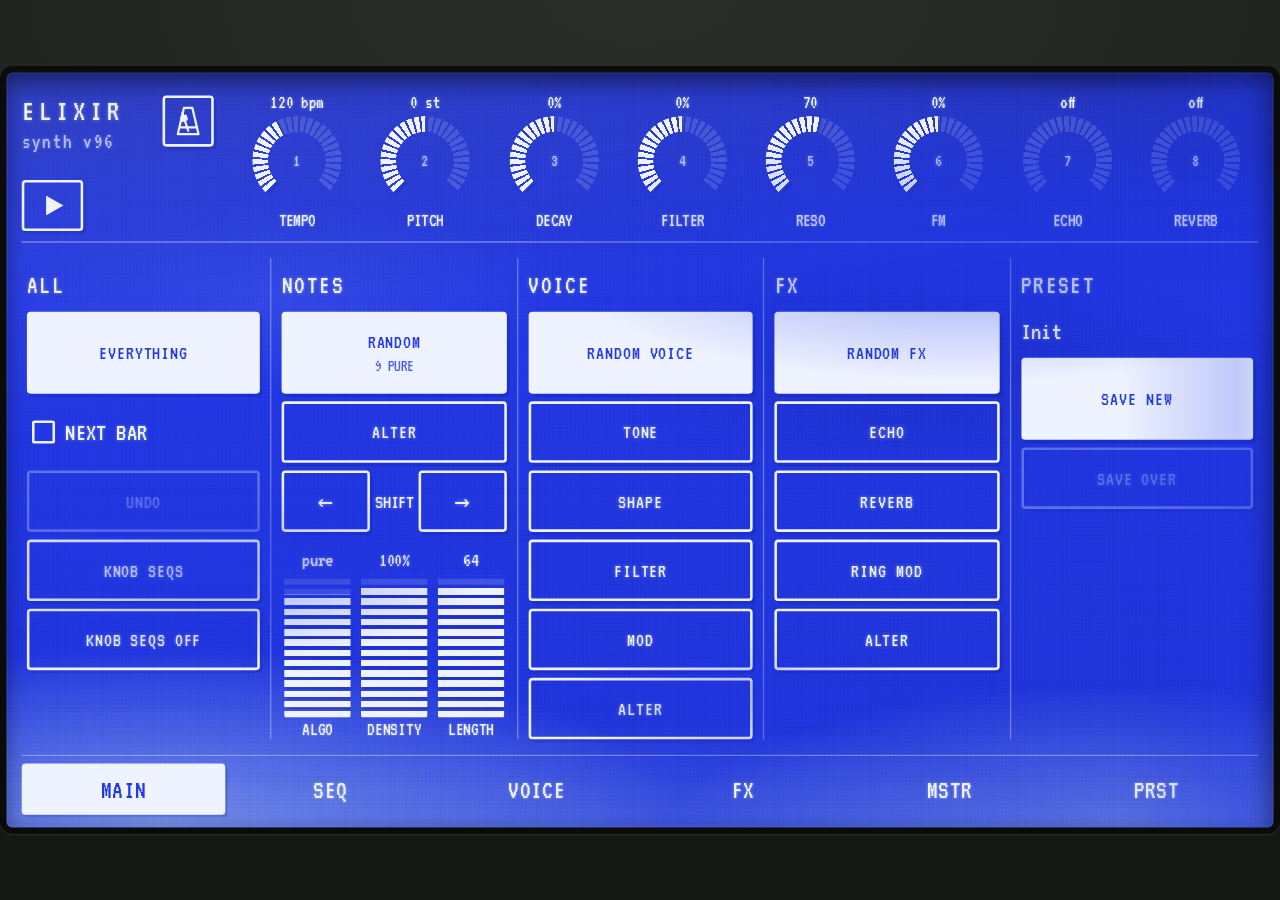
==== commit bd899b8c: "Metronome: a little metronome beside the title instead of the main page button Filled while on; its " ====
--- a/index.html
+++ b/index.html
@@ -168,6 +168,16 @@
 /* ---- the frame: title, pages, randomise and the page buttons ---- */
 .m-top { grid-area: top; display: flex; flex-direction: column; justify-content: space-between; gap: 8px; padding: 10px 0 8px; }
 .m .m-title { align-self: flex-start; padding: 0; background: none; text-align: left; cursor: pointer; font-family: var(--display); font-size: 1.5rem; font-weight: 400; letter-spacing: .14em; text-transform: uppercase; color: var(--ink); }
+.m-trow { display: flex; align-items: flex-start; justify-content: space-between; gap: 6px; }
+/* the metronome, beside the title: a little metronome, filled while on; its arm swings over to the other side on each
+   beat while it plays */
+.m .m-metro { display: grid; place-items: center; flex: none; width: 40px; height: 40px; min-height: 40px; padding: 0; }
+.m-metro svg { width: 26px; height: 26px; fill: none; stroke: currentColor; stroke-width: 1.6; stroke-linejoin: round; stroke-linecap: round; overflow: visible; }
+.m-metro rect { fill: currentColor; }
+.m-metro-arm { transform-origin: 12px 19px; transform: rotate(-18deg); transition: transform .12s ease-out; }
+.m-metro.tock .m-metro-arm { transform: rotate(18deg); }
+.m .m-metro[aria-pressed="true"] { background: var(--ink) !important; color: var(--panel) !important; text-shadow: none; }
+@media (prefers-reduced-motion: reduce) { .m-metro-arm { transition: none; } }
 .m-ver { display: block; margin-top: 4px; font-size: .7em; letter-spacing: .06em; text-transform: none; opacity: .7; }
 
 /* under the title: the play button (a triangle, a square while playing), and while recording (R) REC and the time */
@@ -434,7 +444,10 @@
 
 <main class="m" id="m">
   <header class="m-top">
-    <button class="m-title" id="m-title" type="button" aria-haspopup="dialog" aria-expanded="false" aria-label="elixir synth: preferences">elixir<small class="m-ver">synth v95</small></button>
+    <div class="m-trow">
+      <button class="m-title" id="m-title" type="button" aria-haspopup="dialog" aria-expanded="false" aria-label="elixir synth: preferences">elixir<small class="m-ver">synth v96</small></button>
+      <button class="m-btn m-metro" id="m-metro" type="button" aria-pressed="false" aria-label="metronome" title="metronome"><svg viewBox="0 0 24 24" aria-hidden="true"><path class="m-metro-body" d="M9 2.5h6l4.5 19h-15z"/><path d="M6.5 16.5h11"/><g class="m-metro-arm"><path d="M12 19V5.5"/><rect x="10.3" y="8" width="3.4" height="3" rx=".5"/></g></svg></button>
+    </div>
     <div class="m-tport">
       <button class="m-btn m-play" id="m-play" type="button" aria-pressed="false" aria-label="play (space)" title="play (space)"><i aria-hidden="true"></i></button>
       <output class="m-recind" id="m-rec-t" aria-live="polite" hidden></output>
@@ -453,7 +466,6 @@
         <button class="m-btn m-big" id="m-mall" type="button">everything</button>
         <label class="m-chk m-nextbar"><input id="m-nextbar" type="checkbox"><i aria-hidden="true"></i>next bar</label>
         <button class="m-btn" data-undo type="button" disabled>undo</button>
-        <button class="m-toggle" id="m-metro" type="button" aria-pressed="false">metronome</button>
         <button class="m-btn" id="m-fsrand" type="button">knob seqs</button>
         <button class="m-btn" id="m-fsoff" type="button">knob seqs off</button>
       </div>
@@ -593,7 +605,7 @@
         <label class="m-chk"><input id="m-pbpm" type="checkbox" checked><i aria-hidden="true"></i>loading a preset uses its tempo</label>
         <label class="m-chk"><input id="m-bigbuf" type="checkbox"><i aria-hidden="true"></i>bigger audio buffer (slower to respond, try it if the sound breaks up)</label>
         <output class="m-aload" id="m-aload">audio: not started</output>
-        <footer class="m-foot">Erica Synths LXR-02 drum 1 port, GPL-3.0, unofficial<br><a href="https://github.com/johnnyhawk02/elixir-synth">Source</a> · v95, 1 Nov, 19:12</footer>
+        <footer class="m-foot">Erica Synths LXR-02 drum 1 port, GPL-3.0, unofficial<br><a href="https://github.com/johnnyhawk02/elixir-synth">Source</a> · v96, 1 Nov, 21:30</footer>
       </div>
     </section>
   </div>
@@ -5828,7 +5840,8 @@
     const q = f.seq = fsNew();
     q.len = pick([4, 8, 8, 16, 16, 16, 3, 6, 12]); q.step = pick([1, 1, 1, 2, 4, 16]); q.depth = rIn(3, 12) * 5;
     q.slew = chance(0.4) ? rIn(2, 10) * 10 : 0;
-    q.vals = FS_RAND[rIn(0, FS_RAND.length - 1)][1](q.len).map(fsOff);
+    // (never one that does nothing: a sparse one can come out empty over a short length)
+    do q.vals = FS_RAND[rIn(0, FS_RAND.length - 1)][1](q.len).map(fsOff); while (!q.vals.slice(0, q.len).some((v) => v));
     if (chance(0.3)) for (let i = 0; i < q.len; i++) q.slides[i] = chance(0.25);
   }
   fsMarks();
@@ -5982,6 +5995,8 @@
 const metroDraw = () => $('m-metro').setAttribute('aria-pressed', metroOn);
 $('m-metro').addEventListener('click', () => { metroOn = !metroOn; store.set(METRO_KEY, metroOn ? '1' : '0'); metroDraw(); sendSeq(); });
 metroDraw();
+// (its arm swings on each beat as it's heard, while it's on)
+eventHandlers.push((ev) => { if (ev.type === 'step' && ev.step % 4 === 0 && metroOn) whenHeard(() => $('m-metro').classList.toggle('tock')); });
 
 // prefs: a tap on the title opens them (screen colours, preset tempo, version); done, the title again or Escape closes
 function mPrefs(on) { $('m-prefs').hidden = !on; $('m-title').setAttribute('aria-expanded', on); if (on) mDepth(); }
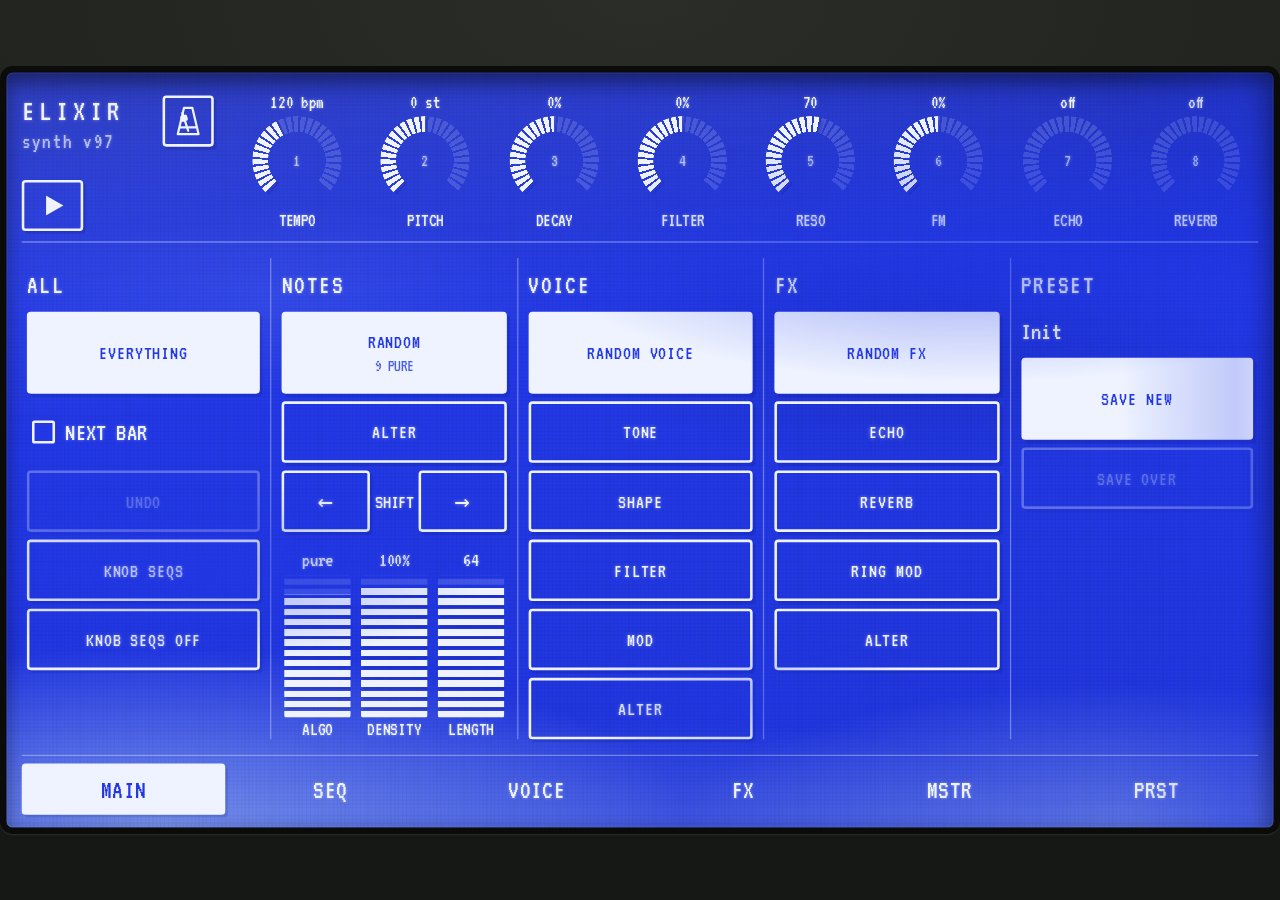
==== commit 7e1f9c88: "Prefs: the about blurb, and a fuller LXR-02 GPL-3.0 credit linking the firmware repo Co-Authored-By:" ====
--- a/index.html
+++ b/index.html
@@ -219,6 +219,7 @@
 .m-prefs-body { display: grid; gap: 16px; align-content: start; }
 .m-aload { font-family: var(--mono); font-size: var(--fs-xs); text-transform: none; }
 .m-prefs .m-foot { text-align: left; }
+.m-about { margin: 0; color: var(--muted); font-size: .95rem; line-height: 1.25; text-transform: none; }
 .m-nextbar { gap: 8px; font-size: var(--fs-s); white-space: nowrap; justify-content: flex-start; min-height: 30px; min-width: 0; }
 .m-nextbar i { width: 18px; height: 18px; }
 /* next bar: a button waiting for the bar flashes */
@@ -445,7 +446,7 @@
 <main class="m" id="m">
   <header class="m-top">
     <div class="m-trow">
-      <button class="m-title" id="m-title" type="button" aria-haspopup="dialog" aria-expanded="false" aria-label="elixir synth: preferences">elixir<small class="m-ver">synth v96</small></button>
+      <button class="m-title" id="m-title" type="button" aria-haspopup="dialog" aria-expanded="false" aria-label="elixir synth: preferences">elixir<small class="m-ver">synth v97</small></button>
       <button class="m-btn m-metro" id="m-metro" type="button" aria-pressed="false" aria-label="metronome" title="metronome"><svg viewBox="0 0 24 24" aria-hidden="true"><path class="m-metro-body" d="M9 2.5h6l4.5 19h-15z"/><path d="M6.5 16.5h11"/><g class="m-metro-arm"><path d="M12 19V5.5"/><rect x="10.3" y="8" width="3.4" height="3" rx=".5"/></g></svg></button>
     </div>
     <div class="m-tport">
@@ -605,7 +606,8 @@
         <label class="m-chk"><input id="m-pbpm" type="checkbox" checked><i aria-hidden="true"></i>loading a preset uses its tempo</label>
         <label class="m-chk"><input id="m-bigbuf" type="checkbox"><i aria-hidden="true"></i>bigger audio buffer (slower to respond, try it if the sound breaks up)</label>
         <output class="m-aload" id="m-aload">audio: not started</output>
-        <footer class="m-foot">Erica Synths LXR-02 drum 1 port, GPL-3.0, unofficial<br><a href="https://github.com/johnnyhawk02/elixir-synth">Source</a> · v96, 1 Nov, 21:30</footer>
+        <p class="m-about">Elixir Synth is a browser groovebox built around a port of one voice from the open-source LXR-02 synth engine. You program the voice in its step sequencer, using legato slides and a morph lane so the sound glides and changes shape between notes. You can shape the tone and filter, then send it through echo, ring mod and reverb. A built-in ducker keeps the effects pumping around the dry sound. When you're stuck, randomisers on every page throw out new ideas, and you can save the ones you like as presets. It works on a laptop or a phone held sideways, with nothing to install.</p>
+        <footer class="m-foot">The voice is a port of the drum 1 voice of the <a href="https://github.com/erica-synths/lxr-desktop-app">Erica Synths LXR-02 firmware</a> (GPL-3.0). Elixir Synth is GPL-3.0 too, unofficial and not endorsed by Erica Synths.<br><a href="https://github.com/johnnyhawk02/elixir-synth">Source</a> · v97, 7 Nov, 07:40</footer>
       </div>
     </section>
   </div>
